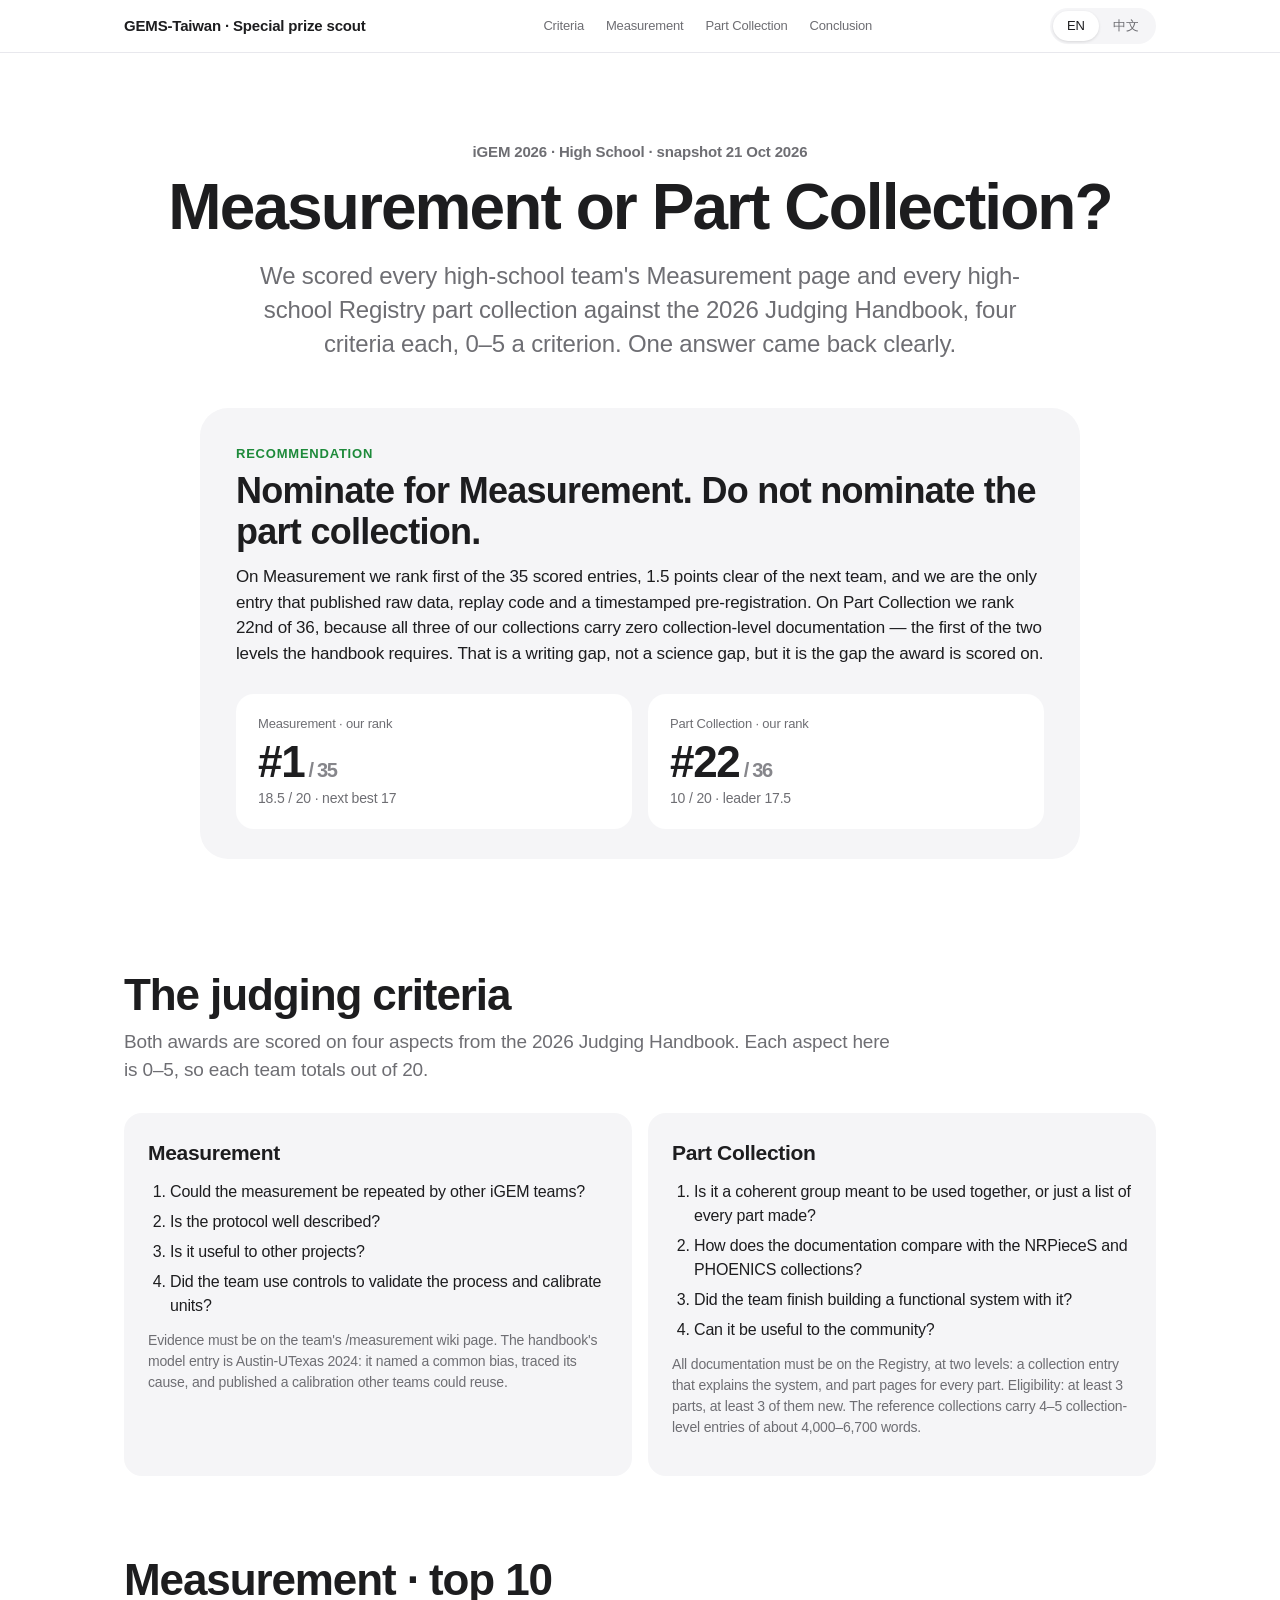
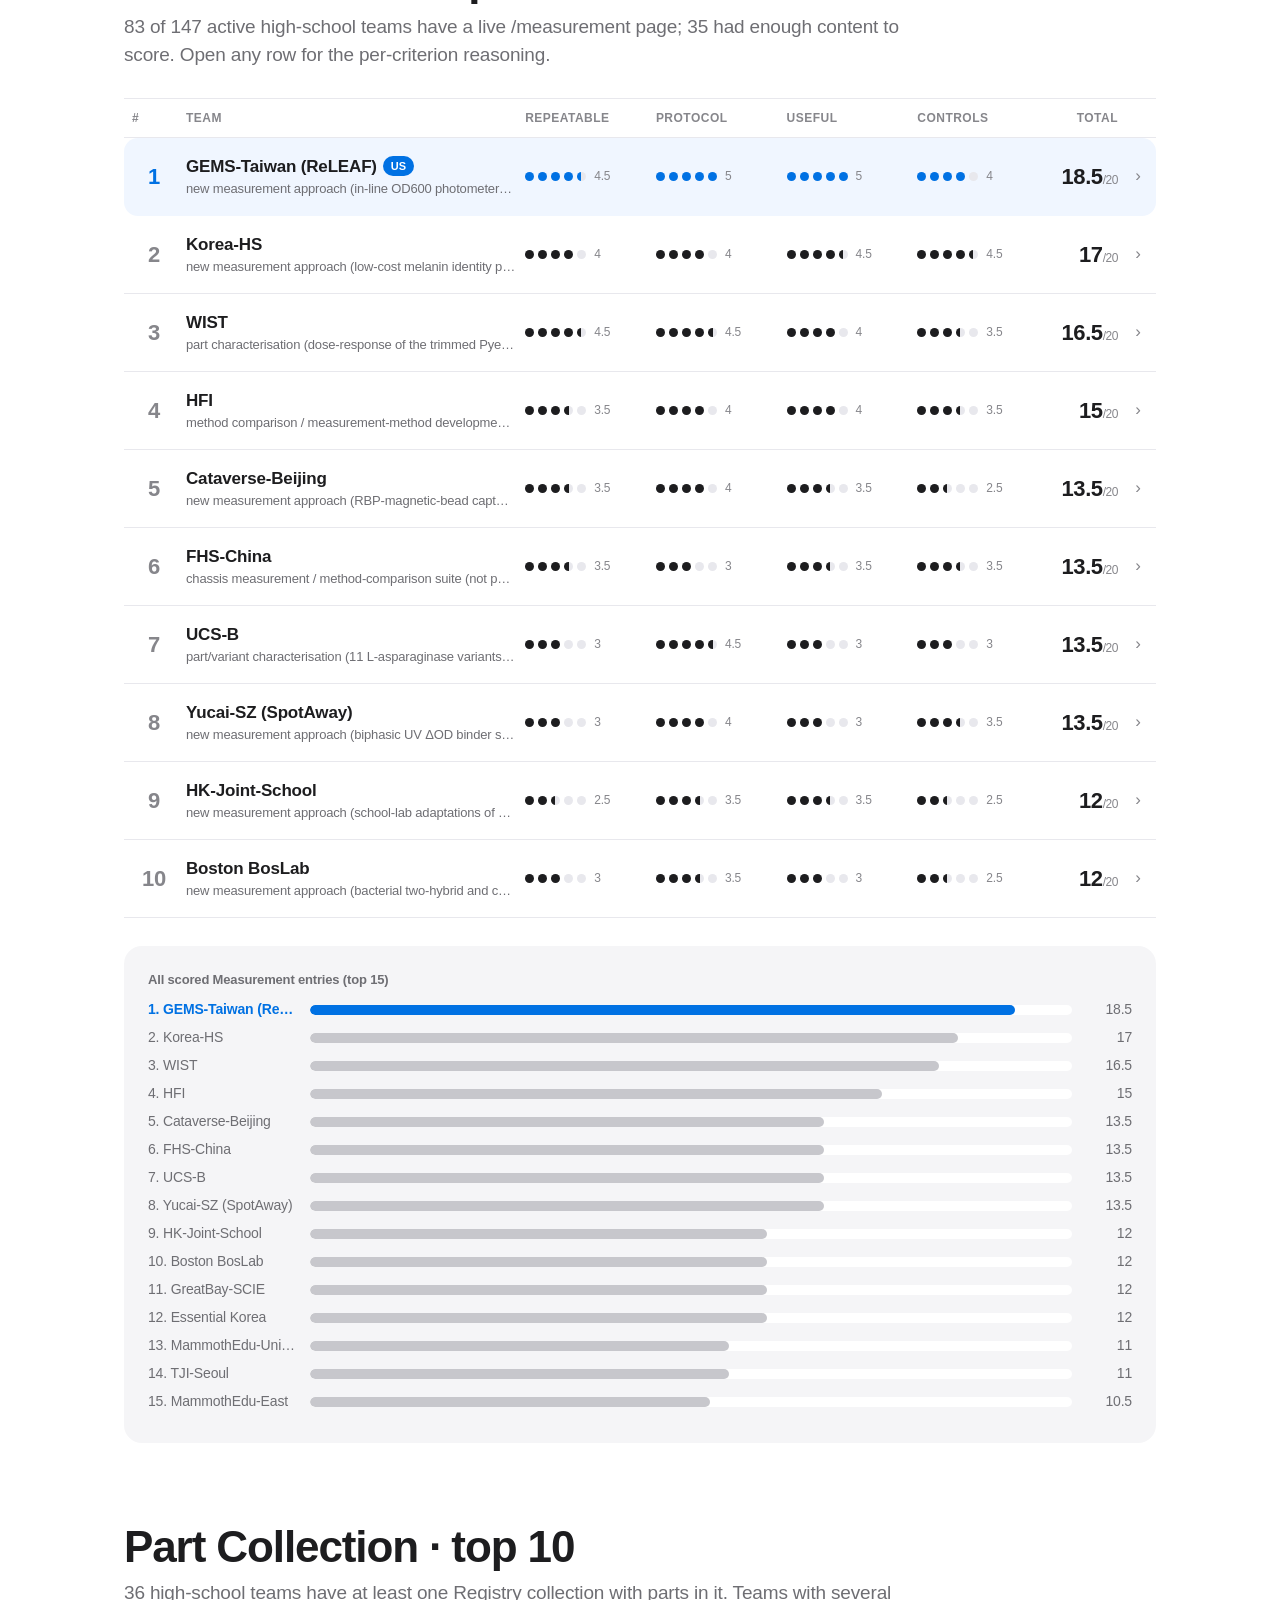
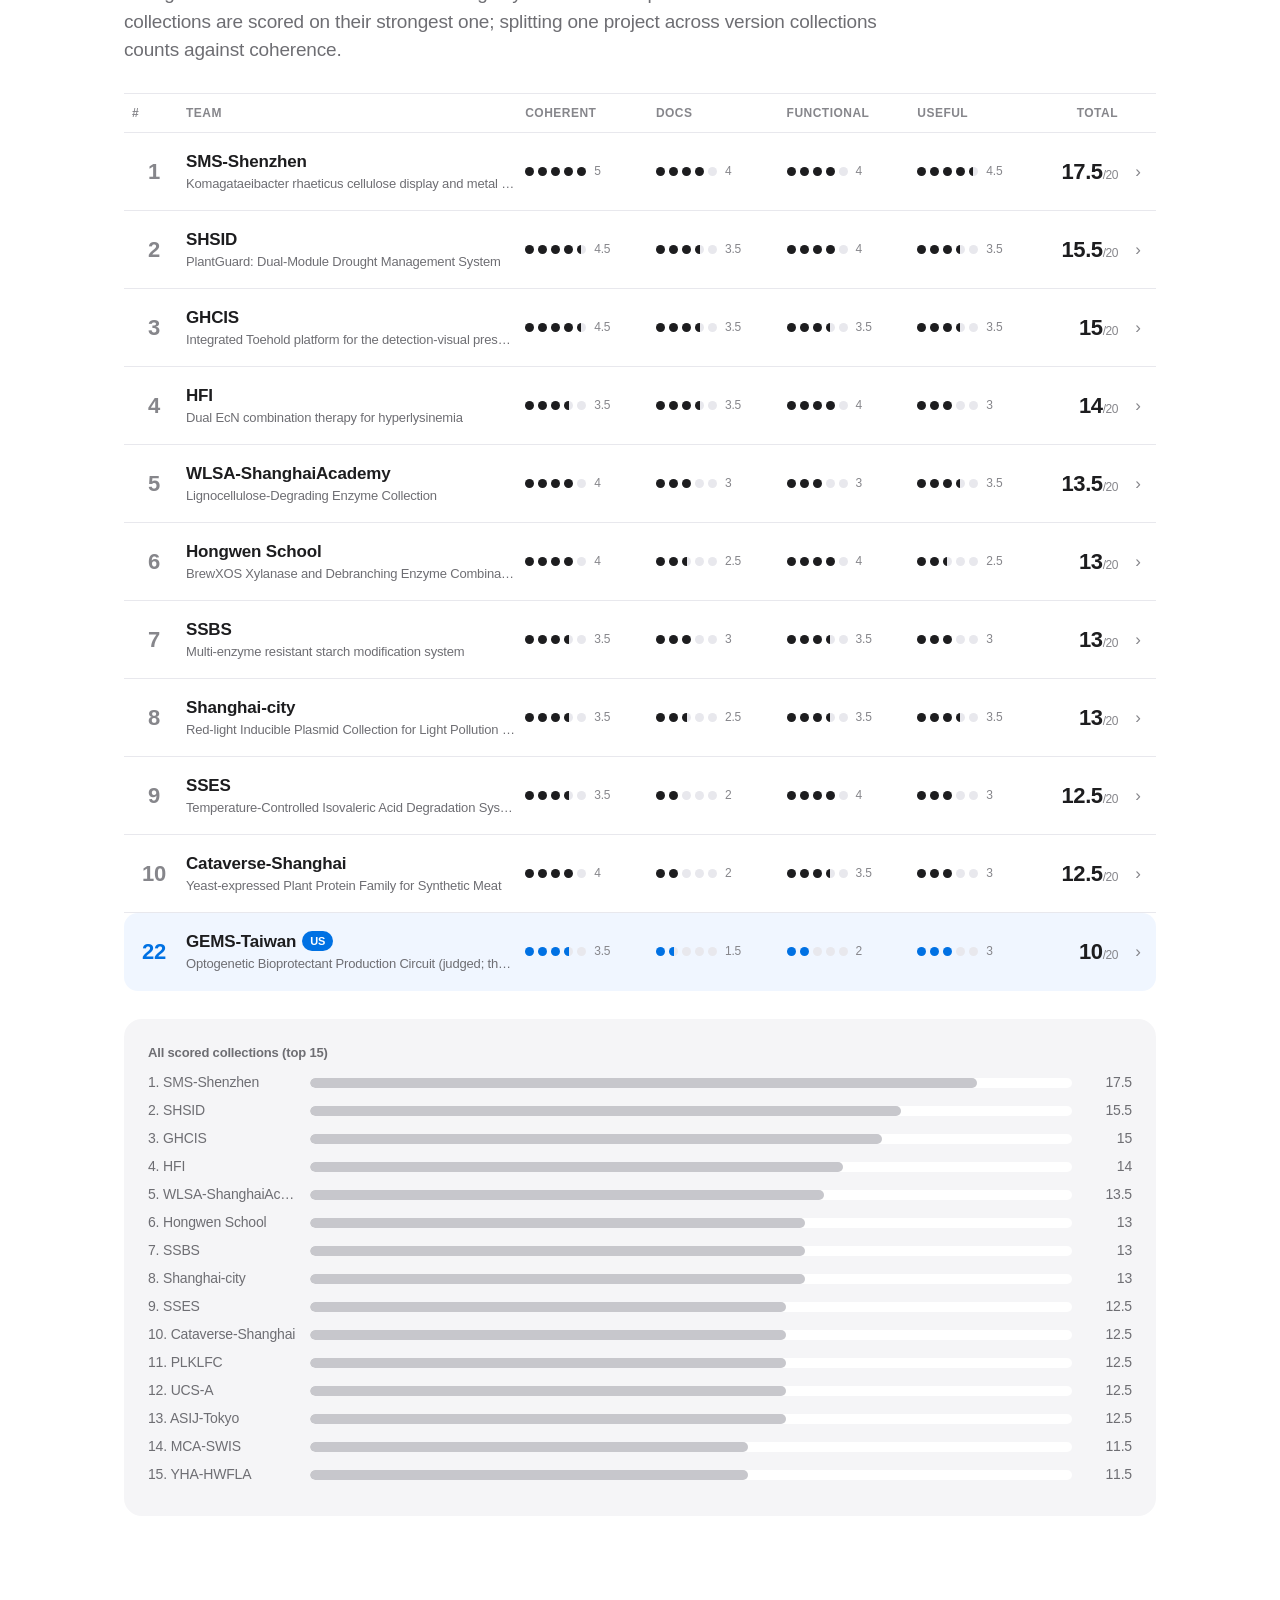
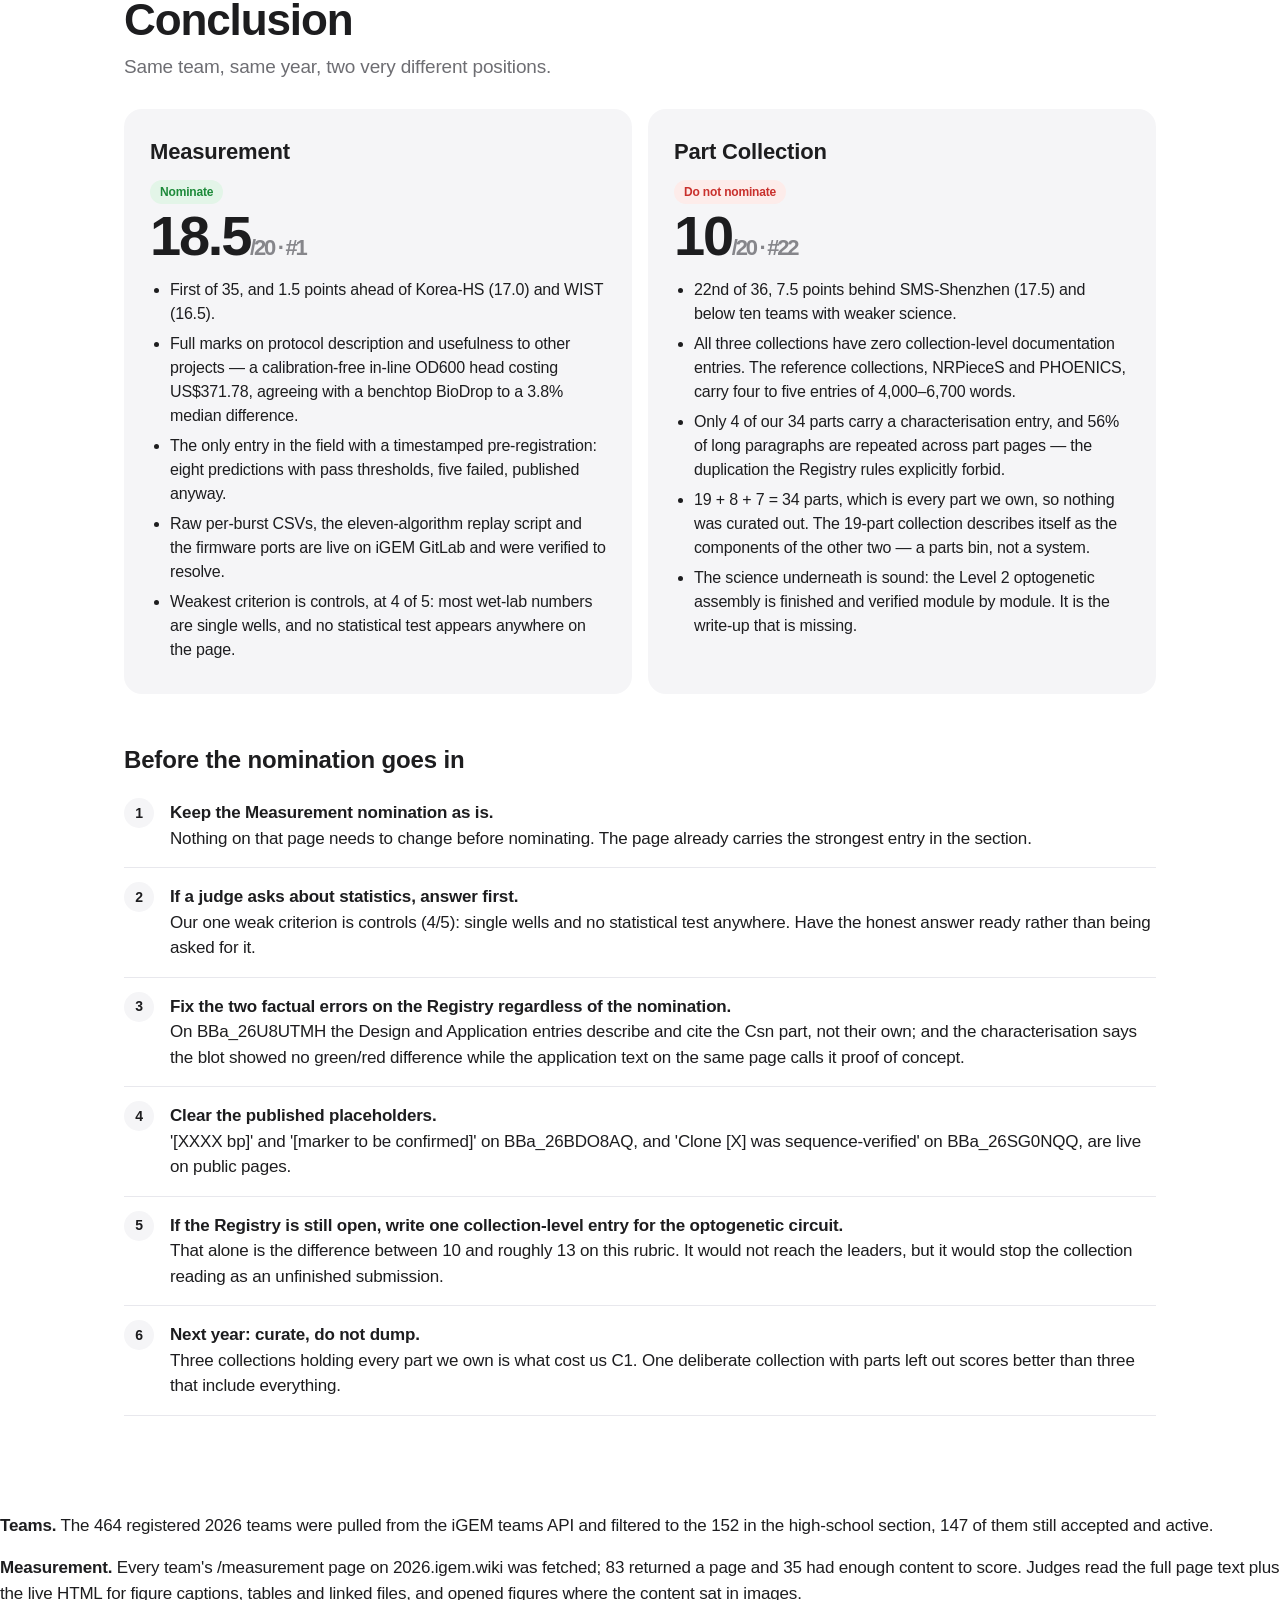
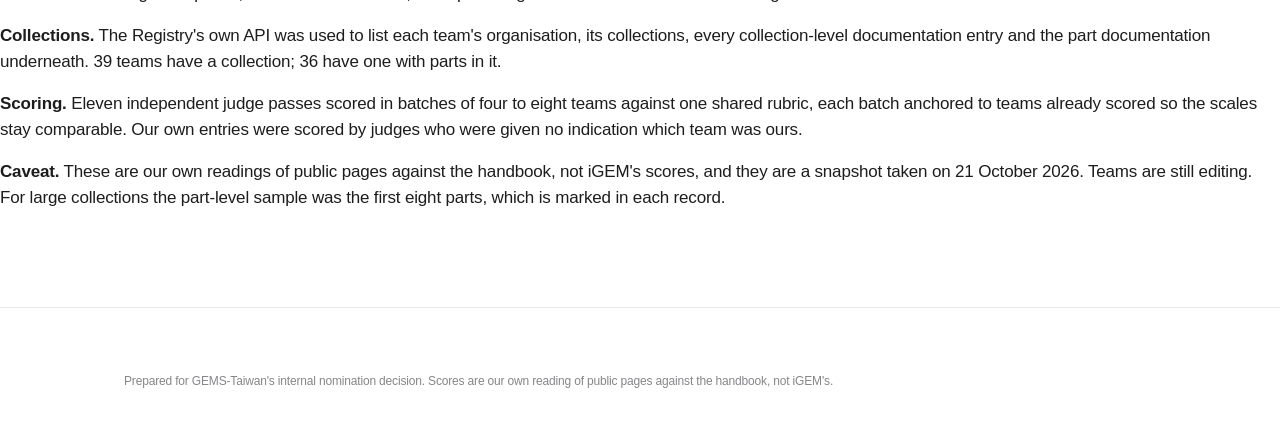
==== index.html @ 7f3a0024 "Special prize scout: Measurement vs Part Collection, all 2026 high-school teams scored Measurement: " ====
<!doctype html>
<html lang="en">
<head>
<meta charset="utf-8">
<meta name="viewport" content="width=device-width, initial-scale=1">
<meta name="color-scheme" content="light">
<title>Measurement or Collection</title>
<meta name="description" content="GEMS-Taiwan 2026: which iGEM high-school special prize to nominate for, scored against every high-school team's Measurement page and Registry collection.">
<style>
:root{
  --bg:#ffffff; --ink:#1d1d1f; --ink2:#6e6e73; --ink3:#86868b; --line:#e8e8ed; --card:#f5f5f7;
  --accent:#0071e3; --ours:#0071e3; --oursbg:#f0f6ff; --good:#1d8a3a; --warn:#b25000; --bad:#c9302c;
  --r:18px;
}
*{box-sizing:border-box}
html{-webkit-text-size-adjust:100%}
body{margin:0;background:var(--bg);color:var(--ink);
  font-family:-apple-system,BlinkMacSystemFont,"SF Pro Text","SF Pro Display","Helvetica Neue","PingFang TC","Noto Sans TC","Microsoft JhengHei",Arial,sans-serif;
  font-size:17px;line-height:1.5;letter-spacing:-.01em;-webkit-font-smoothing:antialiased}
a{color:var(--accent);text-decoration:none}
a:hover{text-decoration:underline}
.wrap{max-width:1080px;margin:0 auto;padding:0 24px}
nav{position:sticky;top:0;z-index:10;background:rgba(255,255,255,.82);backdrop-filter:saturate(180%) blur(20px);-webkit-backdrop-filter:saturate(180%) blur(20px);border-bottom:1px solid var(--line)}
nav .wrap{display:flex;align-items:center;justify-content:space-between;height:52px;gap:12px}
nav .brand{font-weight:600;font-size:15px;white-space:nowrap;overflow:hidden;text-overflow:ellipsis}
nav .links{display:flex;gap:22px;font-size:13px}
nav .links a{color:var(--ink2)}
.seg{display:inline-flex;background:var(--card);border-radius:999px;padding:3px;flex:none}
.seg button{border:0;background:transparent;font:inherit;font-size:13px;font-weight:500;color:var(--ink2);padding:5px 14px;border-radius:999px;cursor:pointer}
.seg button[aria-pressed=true]{background:#fff;color:var(--ink);box-shadow:0 1px 3px rgba(0,0,0,.12)}
header.hero{padding:88px 0 40px;text-align:center}
.kicker{font-size:15px;font-weight:600;color:var(--ink2);margin:0 0 10px}
h1{font-size:clamp(40px,6vw,64px);line-height:1.06;letter-spacing:-.03em;margin:0 0 18px;font-weight:700}
.lede{font-size:clamp(19px,2.2vw,24px);color:var(--ink2);max-width:760px;margin:0 auto;line-height:1.4}
.verdict{margin:48px auto 0;max-width:880px;background:var(--card);border-radius:28px;padding:36px 36px 30px;text-align:left}
.verdict .label{font-size:13px;font-weight:600;color:var(--good);text-transform:uppercase;letter-spacing:.06em}
.verdict h2{font-size:clamp(26px,3.4vw,36px);margin:6px 0 12px;letter-spacing:-.02em;line-height:1.15}
.verdict p{margin:0;color:var(--ink);font-size:17px}
.stats{display:grid;grid-template-columns:repeat(2,1fr);gap:16px;margin-top:28px}
.stat{background:#fff;border-radius:var(--r);padding:20px 22px}
.stat .t{font-size:13px;color:var(--ink2);font-weight:500}
.stat .n{font-size:44px;font-weight:700;letter-spacing:-.03em;line-height:1.1;margin-top:4px}
.stat .n small{font-size:20px;color:var(--ink3);font-weight:600}
.stat .s{font-size:14px;color:var(--ink2);margin-top:2px}
section{padding:72px 0 8px}
section h2.sec{font-size:clamp(30px,4vw,44px);letter-spacing:-.025em;margin:0 0 8px;line-height:1.1}
section .sub{color:var(--ink2);font-size:19px;margin:0 0 28px;max-width:780px}
.crit{display:grid;grid-template-columns:repeat(2,1fr);gap:16px}
.crit .card{background:var(--card);border-radius:var(--r);padding:24px}
.crit h3{margin:0 0 12px;font-size:21px;letter-spacing:-.015em}
.crit ol{margin:0;padding-left:22px}
.crit li{margin:6px 0;font-size:16px}
.crit .note{font-size:14px;color:var(--ink2);margin-top:12px}
.board{border-top:1px solid var(--line)}
.row{border-bottom:1px solid var(--line)}
.row summary{list-style:none;display:grid;grid-template-columns:44px minmax(0,1.5fr) repeat(4,minmax(64px,.55fr)) 70px 20px;align-items:center;gap:10px;padding:16px 8px;cursor:pointer}
.row summary::-webkit-details-marker{display:none}
.row.head{display:grid;grid-template-columns:44px minmax(0,1.5fr) repeat(4,minmax(64px,.55fr)) 70px 20px;gap:10px;padding:10px 8px;font-size:12px;color:var(--ink3);font-weight:600;text-transform:uppercase;letter-spacing:.04em}
.row.ours{background:var(--oursbg);border-radius:14px;border-bottom-color:transparent}
.rank{font-size:22px;font-weight:700;color:var(--ink3);text-align:center}
.ours .rank{color:var(--ours)}
.team{font-weight:600;font-size:17px;min-width:0}
.team .meta{display:block;font-weight:400;font-size:13px;color:var(--ink2);white-space:nowrap;overflow:hidden;text-overflow:ellipsis}
.pill{display:inline-block;font-size:11px;font-weight:700;color:#fff;background:var(--ours);border-radius:999px;padding:2px 8px;margin-left:6px;vertical-align:2px}
.dots{display:flex;gap:4px;align-items:center}
.dot{width:9px;height:9px;border-radius:50%;background:var(--line);position:relative;overflow:hidden}
.dot.f{background:var(--ink)}
.dot.h{background:linear-gradient(90deg,var(--ink) 50%,var(--line) 50%)}
.ours .dot.f{background:var(--ours)}
.ours .dot.h{background:linear-gradient(90deg,var(--ours) 50%,var(--line) 50%)}
.dots .v{font-size:12px;color:var(--ink3);margin-left:4px;font-variant-numeric:tabular-nums}
.total{font-size:22px;font-weight:700;text-align:right;font-variant-numeric:tabular-nums;letter-spacing:-.02em}
.total small{font-size:12px;color:var(--ink3);font-weight:500}
.chev{color:var(--ink3);transition:transform .2s;text-align:center}
details[open] .chev{transform:rotate(90deg)}
.body{padding:4px 8px 22px 62px;display:grid;grid-template-columns:1fr 1fr;gap:18px 32px;font-size:15px}
.body .full{grid-column:1/-1}
.body h4{margin:0 0 6px;font-size:13px;color:var(--ink2);text-transform:uppercase;letter-spacing:.05em}
.body ul{margin:0;padding-left:18px}
.body li{margin:4px 0}
.body .j{margin:0 0 6px}
.body .j b{color:var(--ink2);font-weight:600}
.oneline{font-size:16px;color:var(--ink)}
.chart{background:var(--card);border-radius:var(--r);padding:24px;margin-top:28px}
.bar{display:grid;grid-template-columns:150px 1fr 48px;gap:12px;align-items:center;margin:7px 0;font-size:14px}
.bar .nm{white-space:nowrap;overflow:hidden;text-overflow:ellipsis;color:var(--ink2)}
.bar .tr{height:10px;background:#fff;border-radius:6px;overflow:hidden}
.bar .fl{height:100%;background:#c7c7cc;border-radius:6px}
.bar.us .fl{background:var(--ours)}
.bar.us .nm{color:var(--ours);font-weight:600}
.bar .vv{text-align:right;font-variant-numeric:tabular-nums;color:var(--ink2)}
.compare{display:grid;grid-template-columns:1fr 1fr;gap:16px}
.compare .card{background:var(--card);border-radius:var(--r);padding:26px}
.compare h3{margin:0 0 4px;font-size:22px}
.compare .big{font-size:56px;font-weight:700;letter-spacing:-.04em;line-height:1}
.compare .big small{font-size:22px;color:var(--ink3)}
.compare ul{padding-left:20px;margin:14px 0 0}
.compare li{margin:6px 0;font-size:16px}
.tag{display:inline-block;font-size:12px;font-weight:600;border-radius:999px;padding:3px 10px;margin:8px 0 4px}
.tag.go{background:#e3f5e8;color:var(--good)}
.tag.no{background:#fdecea;color:var(--bad)}
.todo{counter-reset:t;list-style:none;padding:0;margin:0}
.todo li{counter-increment:t;position:relative;padding:16px 0 16px 46px;border-bottom:1px solid var(--line)}
.todo li::before{content:counter(t);position:absolute;left:0;top:14px;width:30px;height:30px;border-radius:50%;background:var(--card);font-weight:700;display:flex;align-items:center;justify-content:center;font-size:14px}
.todo b{display:block}
.method{font-size:15px;color:var(--ink2);columns:2;column-gap:40px}
.method p{margin:0 0 12px;break-inside:avoid}
footer{padding:64px 0 48px;color:var(--ink3);font-size:12px;border-top:1px solid var(--line);margin-top:72px}
[data-lang=zh] .en,[data-lang=en] .zh{display:none}
@media (max-width:820px){
  nav .links{display:none}
  .stats,.crit,.compare{grid-template-columns:1fr}
  .row summary,.row.head{grid-template-columns:30px minmax(0,1fr) 54px 16px}
  .row summary .dots,.row.head .c{display:none}
  .body{grid-template-columns:1fr;padding-left:8px}
  .method{columns:1}
  .bar{grid-template-columns:100px 1fr 40px}
  .verdict{padding:26px 20px}
  header.hero{padding:56px 0 24px}
  .wrap{padding:0 16px}
}
</style>
</head>
<body data-lang="en">
<nav><div class="wrap">
  <div class="brand"><span class="en">GEMS-Taiwan · Special prize scout</span><span class="zh">GEMS-Taiwan · 特別獎評估</span></div>
  <div class="links">
    <a href="#criteria"><span class="en">Criteria</span><span class="zh">評分標準</span></a>
    <a href="#measurement"><span class="en">Measurement</span><span class="zh">量測獎</span></a>
    <a href="#collection"><span class="en">Part Collection</span><span class="zh">零件集合獎</span></a>
    <a href="#verdict"><span class="en">Conclusion</span><span class="zh">結論</span></a>
  </div>
  <div class="seg" role="group" aria-label="Language">
    <button type="button" data-set="en" aria-pressed="true">EN</button>
    <button type="button" data-set="zh" aria-pressed="false">中文</button>
  </div>
</div></nav>

<header class="hero"><div class="wrap">
  <p class="kicker"><span class="en">iGEM 2026 · High School · snapshot <span id="snap"></span></span><span class="zh">iGEM 2026 · 高中組 · 資料擷取 <span id="snap2"></span></span></p>
  <h1><span class="en">Measurement or Part Collection?</span><span class="zh">量測獎，還是零件集合獎？</span></h1>
  <p class="lede"><span class="en" id="lede-en"></span><span class="zh" id="lede-zh"></span></p>
  <div class="verdict" id="top">
    <div class="label"><span class="en">Recommendation</span><span class="zh">建議</span></div>
    <h2><span class="en" id="rec-en"></span><span class="zh" id="rec-zh"></span></h2>
    <p><span class="en" id="recp-en"></span><span class="zh" id="recp-zh"></span></p>
    <div class="stats">
      <div class="stat"><div class="t"><span class="en">Measurement · our rank</span><span class="zh">量測獎 · 我們的排名</span></div><div class="n" id="st-m"></div><div class="s" id="st-ms"></div></div>
      <div class="stat"><div class="t"><span class="en">Part Collection · our rank</span><span class="zh">零件集合獎 · 我們的排名</span></div><div class="n" id="st-c"></div><div class="s" id="st-cs"></div></div>
    </div>
  </div>
</div></header>

<section id="criteria"><div class="wrap">
  <h2 class="sec"><span class="en">The judging criteria</span><span class="zh">評審標準</span></h2>
  <p class="sub"><span class="en">Both awards are scored on four aspects from the 2026 Judging Handbook. Each aspect here is 0–5, so each team totals out of 20.</span><span class="zh">兩個獎項都依 2026 評審手冊的四個面向評分。每個面向 0–5 分，總分 20 分。</span></p>
  <div class="crit">
    <div class="card">
      <h3><span class="en">Measurement</span><span class="zh">量測獎 Measurement</span></h3>
      <ol>
        <li><span class="en">Could the measurement be repeated by other iGEM teams?</span><span class="zh">其他 iGEM 隊伍能否重複這項量測？</span></li>
        <li><span class="en">Is the protocol well described?</span><span class="zh">實驗流程是否描述完整？</span></li>
        <li><span class="en">Is it useful to other projects?</span><span class="zh">對其他專題是否有用？</span></li>
        <li><span class="en">Did the team use controls to validate the process and calibrate units?</span><span class="zh">是否以對照組驗證量測流程並校正單位？</span></li>
      </ol>
      <p class="note"><span class="en">Evidence must be on the team's /measurement wiki page. The handbook's model entry is Austin-UTexas 2024: it named a common bias, traced its cause, and published a calibration other teams could reuse.</span><span class="zh">證據必須放在隊伍的 /measurement 頁面。手冊的範例是 Austin-UTexas 2024：指出常見偏差、追溯成因，並公開可供他隊沿用的校正流程。</span></p>
    </div>
    <div class="card">
      <h3><span class="en">Part Collection</span><span class="zh">零件集合獎 Part Collection</span></h3>
      <ol>
        <li><span class="en">Is it a coherent group meant to be used together, or just a list of every part made?</span><span class="zh">是設計成一起使用的完整系統，還是把做過的零件全部列出？</span></li>
        <li><span class="en">How does the documentation compare with the NRPieceS and PHOENICS collections?</span><span class="zh">文件品質與 NRPieceS、PHOENICS 兩個範例集合相比如何？</span></li>
        <li><span class="en">Did the team finish building a functional system with it?</span><span class="zh">隊伍是否用這個集合完成了可運作的系統？</span></li>
        <li><span class="en">Can it be useful to the community?</span><span class="zh">對社群是否有用？</span></li>
      </ol>
      <p class="note"><span class="en">All documentation must be on the Registry, at two levels: a collection entry that explains the system, and part pages for every part. Eligibility: at least 3 parts, at least 3 of them new. The reference collections carry 4–5 collection-level entries of about 4,000–6,700 words.</span><span class="zh">所有文件都必須放在 Registry，分兩層：說明整個系統的集合頁，以及每個零件各自的頁面。資格：至少 3 個零件，其中至少 3 個為新零件。兩個範例集合各有 4–5 篇集合層級文件，約 4,000–6,700 字。</span></p>
    </div>
  </div>
</div></section>

<section id="measurement"><div class="wrap">
  <h2 class="sec"><span class="en">Measurement · top 10</span><span class="zh">量測獎 · 前十名</span></h2>
  <p class="sub"><span class="en" id="msub-en"></span><span class="zh" id="msub-zh"></span></p>
  <div class="board" id="mboard"></div>
  <div class="chart" id="mchart"></div>
</div></section>

<section id="collection"><div class="wrap">
  <h2 class="sec"><span class="en">Part Collection · top 10</span><span class="zh">零件集合獎 · 前十名</span></h2>
  <p class="sub"><span class="en" id="csub-en"></span><span class="zh" id="csub-zh"></span></p>
  <div class="board" id="cboard"></div>
  <div class="chart" id="cchart"></div>
</div></section>

<section id="verdict"><div class="wrap">
  <h2 class="sec"><span class="en">Conclusion</span><span class="zh">結論</span></h2>
  <p class="sub"><span class="en" id="vsub-en"></span><span class="zh" id="vsub-zh"></span></p>
  <div class="compare" id="compare"></div>
  <h3 style="font-size:24px;margin:48px 0 6px"><span class="en">Before the nomination goes in</span><span class="zh">提名前要處理的事</span></h3>
  <ol class="todo" id="todo"></ol>
</div></section>

<section id="method"><div class="wrap">
  <h2 class="sec" style="font-size:28px"><span class="en">How this was scored</span><span class="zh">評分方法</span></h2>
  <div class="method" id="method"></div>
</div></section>

<footer><div class="wrap">
  <span class="en">Prepared for GEMS-Taiwan's internal nomination decision. Scores are our own reading of public pages against the handbook, not iGEM's.</span>
  <span class="zh">供 GEMS-Taiwan 內部決定提名使用。分數是我們依評審手冊閱讀公開頁面後的判斷，並非 iGEM 官方評分。</span>
</div></footer>

<script>
const D={"meas": [{"team": "GEMS-Taiwan (ReLEAF)", "slug": "gems-taiwan", "url": "https://2026.igem.wiki/gems-taiwan/measurement", "type": "new measurement approach (in-line OD600 photometer + signal-processing calibration), plus a large supporting characterisation set (plant assays, Western/ELISA/DNPH/Berthelot, electroporation)", "c1": 4.5, "c2": 5.0, "c3": 5.0, "c4": 4.0, "total": 18.5, "j1": "The OD600 family is fully redoable from the page plus its one external link: itemised US$371.78 bill of materials, wiring and acquisition loop, a 41-step withdraw-one/add-one silica ladder whose concentration axis is defined by pipetted volumes, and raw per-burst CSVs, the eleven-algorithm replay script, line-for-line firmware estimator ports and a timestamped pre-registration published at gitlab.igem.org/2026/software/gems-taiwan/digital-twin (verified: data/20261010/*.csv, analysis/replay_algorithms.py, PREREGISTRATION.md all present). Marked down because the wet-lab families give tables but no downloadable raw data, several parameters are explicitly unrecorded (seed sterilant and contact time, growth-chamber light and photoperiod, trehalose stock concentration), and key figures for the reactor run, blots and plant weights sit on Results/Plants/Digital Twin rather than here.", "j2": "Every one of the five families carries numbered steps with volumes, times, temperatures and masses (e.g. electroporation at 2.1/2.3/2.5 kV, 300 or 250 Ohm, 25 uF, 0.2 cm cuvette, 3 h recovery; DNPH 0.2% w/v in 2 N HCl, 122 uL reaction at 41 mM ACC, 30 C overnight, read at 540 nm; Berthelot reagent recipes to 0.01 g), materials tables naming manufacturers and catalogue numbers, setup photographs, and explicit 'what went wrong and what we changed' tables (eleven agar failure modes, four failed hydroponic boxes).", "j3": "Several pieces transfer regardless of project: a calibration-free in-line OD600 head agreeing with a benchtop BioDrop to a 3.8% median paired difference (R2 = 0.9999 against the mass standard), the silica-ladder method for calibrating any photometer against a particle that does not grow, two gate rules that cut the worst bubble error from 2.44 to 0.016 OD, a method for matching cheap LEDs by measured output before trusting a light plate, a twenty-fold scale-down of the Penrose and Glick DNPH assay onto a 96-well plate, a measured correction for ACC's own chromogenicity in the Berthelot reaction, and the chlorophyll per-gram artefact warning (stressed group appeared to hold 3x more chlorophyll per gram while total chlorophyll had fallen 91%).", "j4": "Calibration is genuinely strong where it exists: DNPH standard curve on the same plate as the samples, slope 0.246 AU/mM, R2 = 0.9995 over 0 to 2.049 mM with the flattened upper levels named and excluded (the team even flags that fitting all eight gives a flattering R2 = 0.950); ELISA carries blank, NSB (0.005) and B0 (corrected 1.109) wells, a six-point duplicate standard curve, and the team refits the instrument's wrong regression and marks every ACCD well as extrapolated below 20% B/B0; plant runs carry seven named controls including empty-vector WB800 carrier and PLP-only. Against that, most of the biology is n = 1 single wells (the whole strain screen, the ELISA time course, every electroporation count, the single membrane-breach plate), no significance testing is run anywhere, OD is calibrated to 1 um bead equivalents and not to cell mass (stated), and the project's two reactor activity figures disagree fourteenfold (0.52 vs 7.25 mU/mL).", "due_diligence": "strong", "strengths": ["Pre-registered eight numbered predictions with pass thresholds before the silica run, reported that five of eight failed including H6, the premise the shipped estimator had been chosen on, and still published all eleven algorithms", "Raw per-burst CSVs, the replay script, the line-for-line firmware ports and the pre-registration are actually on iGEM GitLab and resolve (data/20261010, analysis/replay_algorithms.py, PREREGISTRATION.md)", "Diagnosed a real instrument bias from their own 434-hour log (91.5% of reference readings on exact integer counts; MAD fence collapsing to zero width) and turned it into two gate rules with a measured payoff, then ran the out-of-sample test", "Failures are reported rather than buried: the 14 August pressure series that does not repeat, heat stress that flattened treated and control plants alike, TB carrier toxic at every dilution tested down to 1/16"], "weaknesses": ["Most wet-lab numbers are single wells or single plates with no replicates and no statistics anywhere on the page; the DNPH strain screen, ELISA time course and electroporation counts are each one reading", "The LPA Western bands run at 63 to 75 kDa while the secreted ACCD construct runs at about 37 kDa, so the optogenetic expression claim is unsettled by the team's own gel, and the light dial does not order by intensity", "Transmembrane pressure, the quantity the membrane section is built around, is never computed: the tables report (P_feed - P_retentate)/2 and the permeate channel is absent", "Page length and the practice of sending key figures to Results, Plants and Digital Twin make the evidence hard to audit in one place, and three references are author-and-year stubs"], "red_flags": ["Band-size contradiction in the optogenetics blot is acknowledged but left unresolved while the LPA section still frames light as the production dial", "A single unreplicated shell-side plate is the only evidence behind the membrane containment claim, with incubation time and temperature unrecorded"], "one_line": "The strongest Measurement entry of the four by a wide margin: a cheap in-line OD600 head validated against a volume-defined silica ladder, a pre-registered eleven-algorithm replay that overturned the team's own favoured estimator, and published raw data and code, let down only by single-well biology and the absence of any statistics.", "one_line_zh": "四隊中明顯最強的一份：自製低成本在線 OD600 光度計以體積定義的二氧化矽標準梯校正、預先登錄的十一種演算法重放推翻了自己原本偏好的估計器，且原始資料與程式碼皆已公開；可惜濕式實驗多為單孔單盤、全頁未做任何統計檢定。", "rank": 1, "ours": true}, {"team": "Korea-HS", "slug": "korea-hs", "url": "https://2026.igem.wiki/korea-hs/measurement", "type": "new measurement approach (low-cost melanin identity package + bare-substrate-controlled flame/char test), with supporting part characterisation", "c1": 4.0, "c2": 4.0, "c3": 4.5, "c4": 4.5, "total": 17.0, "j1": "Every quantitative value is on the page as a per-replicate HTML table (Table 4 logs each tube's OD600, pH, dry mass, A400, slope and R-squared; Table 7 gives all three specimens per formulation), with instrument settings named (SU5000, 15.0 kV, x150, 9.2 mm WD) and SciPy/statsmodels cited; it falls short of 5 only because four flame-test parameters (exposure duration, burner distance, flame temperature, oak moisture) were admittedly not recorded and no data sheets or code are downloadable.", "j2": "Protocols are written as executable steps with concentrations, volumes, wavelengths and scan intervals (acidify to pH 2 with 6 M HCl, redissolve in 1 M NaOH, scan 250-700 nm at 5 nm, fit log10 A over a pre-specified 400-650 nm window), and each is paired with a purpose-built workflow figure; no setup photographs, no troubleshooting section and no downloadable SOP keep it off 5.", "j3": "Section 7 packages four things explicitly for other teams: the balance-plus-spectrophotometer melanin identity assay, carrying the standard through the whole procedure rather than measuring it separately, the bare-substrate exposure control for any coating experiment, and running three standard curves instead of one (which is how they caught that two of theirs carried no signal).", "j4": "A commercial melanin standard was precipitated, washed, dried and scanned alongside the samples (2.5% CV on dry mass) so the control validates the procedure and not just the sample; same-day empty-vector, solvent-only, ingredient-only, bare-oak and marketed flame-retardant controls, CV reported for all fifteen measurements, Hedges' g and 95% CIs beside Holm-corrected p values, and a permutation check beside the Welch test. Held off 5 by n=3 everywhere, a pigment index whose replicates may be technical, and Bradford values extrapolated beyond the standard range.", "due_diligence": "strong", "strengths": ["The bare-oak char control was added late and shrank their own headline claim from 184 um to 77 um; they report the weakened number and say why, which is the single most convincing thing on any of the four pages.", "A melanin standard carried through the entire precipitation-wash-dry-scan procedure in triplicate, turning the standard from a calibrant of the material into a validator of the method.", "They chose W9 over W10 on the standard deviation rather than the mean, and show the arithmetic (removing W10's 0.27% specimen reverses its ranking against both W9 and the commercial product)."], "weaknesses": ["Four flame-exposure parameters were never recorded, so the absolute severity of the test cannot be reproduced elsewhere; the coating mass deposited per specimen was never weighed either.", "No downloadable spreadsheets, raw spectra or analysis code; everything is a page table, so a reader must retype the data.", "n=3 at best, and the coating conclusion does not survive Holm correction (lowest adjusted p = 0.195, and the commercial product also loses significance); the pigment identity rests on solubility and spectral shape, not a chemical identification.", "All seven figures are explanatory graphics; no gel, Western, SEM micrograph or photograph of the apparatus appears on the page."], "red_flags": [], "one_line": "The most rigorous of the four by a wide margin: calibrated units where calibration was possible, a standard carried through the procedure, a bare-substrate control that cost them their own best number, and limits stated plainly rather than papered over.", "one_line_zh": "四隊中嚴謹度明顯最高：能校正的量就給校正單位，標準品全程隨樣品一起處理，裸木對照甚至讓他們自己的最佳數據縮水，且把限制明白寫出而非掩蓋。", "rank": 2, "ours": false}, {"team": "WIST", "slug": "wist", "url": "https://2026.igem.wiki/wist/measurement", "type": "part characterisation (dose-response of the trimmed PyeaR nitrate promoter BBa_26TCX3UM) with a transferable method change: a school-safe Miller assay on an absorbance-only spectrophotometer", "c1": 4.5, "c2": 4.5, "c3": 4.0, "c4": 3.5, "total": 16.5, "j1": "Everything behind the two figures is downloadable and resolves: the tube-level CSV of all 31 tubes with each tube's own OD600, A420, A550, t and V and an 'assayed' flag (verified, 3.5 kB, nothing pre-averaged), the plotting and statistics script that regenerates both figures with a recorded seed and refuses to run unless it loads exactly 21 assayed tubes, and the dated run-day protocol card. The ceiling is coverage rather than documentation: 21 of 27 ladder tubes assayed, one session, six of nine rungs at n = 2, and no repeat run.", "j2": "The linked P2 Nitrate Ladder v2 card is a real SOP: Z-buffer by mass, ONPG concentration and volume, 100 uL culture into 900 uL working buffer, 30 C, a single stop moment and a 90 minute cap, the Miller formula with its t and V, a dilution table with achieved concentrations within 1.6% of nominal, an explicit two-stock mix-up trap, a rationale for each of the two background controls, and a recording sheet for the anaerobiosis trail. The measurement page itself is summary-level and has only five figures, two of them labelled as setup rather than data.", "j3": "Two things transfer cleanly: swapping chloroform for about 0.1% Triton X-100 and 50 mM beta-mercaptoethanol for 1 mM DTT, which removes an IARC 2B agent and an H310 reagent and makes the classic Miller assay runnable by secondary-school students without a fume hood; and the decision to put the quantitative channel on an absorbance readout because a fluorescent protein cannot mature anaerobically and the lab has no plate reader. The pre-registered acceptance gate and the publication of the arm that failed it are a reusable discipline. It is a safer variant of a 1972 standard rather than a new capability, so it is below Austin level.", "j4": "Controls are unusually well chosen: a no-plasmid host and a reporter-less logic plasmid carrying the same PyeaR part both read about zero Miller units at 0 and 16 mM, anoxia is a hard gate that voided three earlier nitrate days, the LOD is derived as the pooled blank plus three SD (41.2 +/- 4.8 MU, threshold 55.5 MU), and the midpoint is quoted as a bracket with a 4000-fit bootstrap (median 2.25 mM, 95% interval 1.60 to 27.27 mM) rather than a false EC50. But the unit is explicitly arbitrary: there is no beta-galactosidase standard, the modified reagents have never been run side by side with the classic ones so no conversion factor exists, the constitutive-lacZ capacity control is designed and unrun, and the six-blank assay noise floor specified in the run card has never been run across four runs.", "due_diligence": "strong", "strengths": ["Pre-registered the acceptance rule (>=3x ON/OFF with a monotonic transfer function) on 2026-08-02, fifteen days before the 2026-08-17 ladder, benchmarked the 3x floor against the 5.3 to 8.1x range Zuniga et al. 2021 measured in DH5alpha, applied the same gate to both arms and published the lactate arm as a failure", "Caught a confound before running: nitrate is both inducer and anaerobic electron acceptor, so the original ladder would have been a growth curve in disguise; the redesign (aerobic pre-grow, inducer-first, fixed 4 h shift, 2x2 pilot gate) is documented, and the proposed fumarate fix was withdrawn with a cited reason (Iuchi and Lin, PNAS 1987)", "Raw tube-level CSV, a seeded regeneration script and the dated protocol cards are all downloadable and work; the script asserts the tube count so the figures cannot drift from the data"], "weaknesses": ["One session, 21 of 27 tubes, six rungs at n = 2, and the two replicates that reach the plateau disagree by about twofold, which is why the bootstrap cannot bound the midpoint from above", "Miller units here are not Miller units: the Triton/DTT substitution was never run against the classic reagents, so absolute values are uncalibrated and uncomparable outside this page", "The assay noise floor (six reagent blanks) and the constitutive-lacZ capacity control are both specified and both unrun, so there is a biological baseline but no instrument baseline", "Four of the five method entries in the second half (gas vesicle opacity, heat collapse, ultrasound, phase contrast) produced no dataset, so the page's measured content is one promoter in one session"], "red_flags": [], "one_line": "A small but genuinely rigorous entry: one promoter characterised against a gate fixed in writing before the data existed, with the raw tubes, the seeded script and the protocol card all downloadable, and a school-safe Miller variant worth copying, held back by a single session of n = 2 rungs and an admittedly arbitrary unit.", "one_line_zh": "規模小但紮實：以資料產生前就書面訂定的門檻檢定單一啟動子，原始試管數據、固定亂數種子的繪圖程式與實驗卡皆可下載，並提出值得他隊採用的中學安全版 Miller assay；缺點是僅一次實驗、多數劑量只有 n=2，且單位自承為任意單位。", "rank": 3, "ours": false}, {"team": "HFI", "slug": "hfi", "url": "https://2026.igem.wiki/hfi/measurement", "type": "method comparison / measurement-method development (lysine quantification, bacterial co-aggregation, kill-switch lysis); not part characterisation", "c1": 3.5, "c2": 4.0, "c3": 4.0, "c4": 3.5, "total": 15.0, "j1": "Every assay links to a numbered protocol on /experiments (3.1-3.7) with volumes, times, temperatures, kit reconstitution steps, an instrument table with models (Agilent 1260, Leica DMi8, Kainuo K6700FLA) and a reagent table with catalogue numbers; the HPLC gradient and MS mode are fully specified, and Figure 2A shows the raw EIC/MS screenshot. What is missing is raw data: no sheets, no ImageJ macro or threshold/rolling-ball values, no scale calibration for the micrographs, and the arabinose induction concentration never appears.", "j2": "Protocols are genuine SOPs (e.g. 3.4 gives the 10/10/20 uL reaction table, 5 min boiling bath, 10 s cooling, 170 uL 60% ethanol, 5000 g 5 min, read within 30 min) and each one states purpose, materials, equipment and numbered steps; only troubleshooting sections and downloadable SOP files are absent, though method failures are narrated in the Results.", "j3": "The transferable content is real and deliberately framed for reuse: a three-way comparison of kill-switch readouts (OD600 vs CFU vs supernatant GFP-release RFU) with a selection table, and a documented demonstration that ninhydrin/kit colorimetry is unusable in whole-cell catalysis with FDAA-HPLC-MS as the arbiter. Any team with a lysis circuit or an amino-acid readout can adopt both tables. Held below 5 because nothing is calibrated to a shared standard, so numbers are not comparable across labs.", "j4": "Blank, uninduced and genetic controls throughout (blank medium ruling out abiotic lysine loss, wild-type EcN vs EcN dldcC, non-induced vs arabinose), two standard curves (R2 = 0.9954 ninhydrin, 0.9985 HPLC-MS), results in absolute units (mg/mL lysine, CFU/mL) with error bars and p-values. Weakened by: lysine consumption never normalised to biomass, no positive control for aggregation, the ImageJ quantification is one field per condition with no replicates or statistics, and the page's claim of a 13C6-lysine internal standard with negative-ion SIM is contradicted by its own protocol, Table 2 and the instrument screenshot (ES-API positive, external standard).", "due_diligence": "strong - each method is introduced with literature on its known limits (Lee & Takahashi 1966, Stauss 2024 on ninhydrin specificity, Ayon 2019 on Marfey's reagent), the failed method is kept on the page and the three kill-switch readouts are benchmarked against one another; no engagement with iGEM-wide calibration practice (no InterLab/fluorescein or microsphere calibrant) keeps it short of exemplary.", "strengths": ["Measurement is treated as the object of study: a failed assay (ninhydrin) is kept, diagnosed and replaced by HPLC-MS, with a side-by-side comparison table", "Protocols on /experiments are true SOPs with instrument models and reagent catalogue numbers, and lysine and viability are reported in absolute units (mg/mL, CFU/mL) with standard curves and statistics", "Three orthogonal kill-switch readouts compared on the same strains, with a table telling another team which one to pick for screening, kinetics or confirmation"], "weaknesses": ["Internal contradiction about the quantification chemistry: the Principal section claims a 13C6-lysine internal standard and [M-H]- SIM, while the protocol, Table 2 and the raw spectrum show positive-ion ESI with external-standard calibration", "The co-aggregation quantification is n = 1 field per ratio with no error bars, no stats and no scale bar, yet is said to match simulation predictions although counts fall from 16 (1:1) to 14 (1:2) and mean core area is flat between 2:1 and 1:1 (15.04 vs 15.24 um2)", "The kill switch is declared effective although Figure 6 shows induced cultures still at ~1-1.5e8 CFU/mL, a reduction of roughly half a log, far below any containment standard; the text never states the magnitude", "No raw data, sheets or image-analysis parameters are downloadable, and Figure 2C/D carry a copy-pasted title (\"Growth curve of EcN and EcN dldcC\") over lysine-concentration axes"], "red_flags": ["Measurement-page method description contradicts the team's own protocol and raw instrument output (internal vs external standard, positive vs negative ion mode)", "Kill-switch efficacy over-interpreted relative to the ~0.5 log CFU reduction actually plotted", "Mislabelled panel titles on Figure 2C/D"], "one_line": "The most method-literate page of the four: failed assays are diagnosed rather than hidden, protocols are real SOPs and results are in absolute units, but the microscopy arm is a single field and the page's own description of the HPLC-MS quantification contradicts its raw data.", "one_line_zh": "四者中最具方法學意識的一頁：失敗的檢測被診斷而非隱藏，實驗流程是真正可照做的 SOP，數據也以絕對單位呈現；但顯微鏡那一段每組只有一個視野，且頁面對 HPLC-MS 定量方式的描述與自家原始數據互相矛盾。", "rank": 4, "ours": false}, {"team": "Cataverse-Beijing", "slug": "cataverse-beijing", "url": "https://2026.igem.wiki/cataverse-beijing/measurement", "type": "new measurement approach (RBP-magnetic-bead capture + Ce-UiO-66 nanozyme colorimetry read out as a smartphone (R+G)/B ratio)", "c1": 3.5, "c2": 4.0, "c3": 3.5, "c4": 2.5, "total": 13.5, "j1": "The preparation and assay protocols carry real numbers (6 mg beads coupled with 360 ug RBP at 1 mg:60 ug, 60 uL each of 50 mg/mL EDC and Sulfo-NHS, 15 min activation, 90 min coupling, 2.9 g ceric ammonium nitrate in 10 mL, 100 C oil bath 15 min, 30 uL beads + 5 uL Ce-UiO-66@RBP, 37 C 20 min, 200 uL 5 mM pNPP, 10 min) and the readout tool and formulas are named, so another team could rebuild it; but no raw RGB values, no photographs of the colorimetric tubes, no bead or RBP source details and no account of how the bacterial stock titre was established.", "j2": "Best-formatted protocols of the four: separate Materials and numbered Procedures for bead coupling, MOF synthesis, TEM, sensitivity, specificity and spiked-milk testing, with concentrations, buffers, temperatures and times throughout. No troubleshooting, no setup photographs of the measurement step and no downloadable SOP.", "j3": "The (R+G)/B smartphone colorimetric quantification and the cheap Ce-UiO-66 nanozyme amplifier are usable by any team with a colour-generating assay, and the cost comparison against a noble-metal nanoflower system is the kind of argument other teams can act on; it stops short of Austin-level because the pipeline is only ever demonstrated with their own RBP probes and never calibrated against an instrument or a reference method.", "j4": "There are standard curves (R2 = 0.9481, 0.9746), a PBS blank, a non-target (E. coli) control, an unspiked-milk control, claimed triplicates and LOD/RSD arithmetic - but the units are an arbitrary colour ratio, nothing is back-calculated to CFU/mL and verified, the bacterial concentrations themselves are never confirmed by plate count or OD calibration, no recovery percentage is computed for the spiked milk, the standard-curve points in Figure 6 carry no error bars, and the LOD derivation is dimensionally wrong (3 x SD_blank / slope on a log10-CFU axis cannot yield 12.7 or 10.4 CFU/mL, and both are below the lowest concentration tested).", "due_diligence": "some - traditional detection methods are criticised with three citations, LOD/RSD definitions are referenced (Armbruster 2008; Jarvis 2007), and the system is explicitly benchmarked against the SubCat-Greatbay 2025 four-in-one nanoflower on cost and dynamic range; the benchmark is a vendor price table and a quoted range rather than any head-to-head measurement in their own hands.", "strengths": ["A genuinely new, low-cost readout: Ce-UiO-66 nanozyme amplification with a phone-extracted (R+G)/B ratio, costed against a noble-metal prior art", "Protocols are complete enough to reproduce the probes: coupling ratios, buffers, EDC/Sulfo-NHS amounts, oil-bath synthesis, TEM sample preparation", "Coupling conditions were optimised empirically (A650 across 4/25/37/50 C x 15-60 min) rather than assumed, and the optimum is carried into every later assay"], "weaknesses": ["Quantification never reaches calibrated units: no plate-count verification of the spiked titres, no CFU back-calculation of unknowns, no recovery % in milk, no comparison with a reference method", "The headline LOD of 10.4 CFU/mL is not supportable - it is computed from a slope in units per log CFU, lies below the lowest tested point (10^1), and implies capturing ~10 cells from 1 mL without enrichment", "Figure 7 contradicts the text: the E. coli + B. subtilis mixture reads 0.93 vs 2.31 for B. subtilis alone in panel A, yet the page states detection performance 'remains unaffected' in the presence of other species", "Error bars across the bar charts are implausibly small for a photograph-based colour readout, suggesting technical replicates of one image rather than independent runs"], "red_flags": ["Specificity conclusion directly contradicted by the team's own mixed-culture data", "LOD figure that is dimensionally invalid and extrapolated below the measured range", "Standard curves plotted as single points with no error bars despite a claim that all data are triplicate"], "one_line": "A well-protocolled and genuinely novel cheap colorimetric detection platform whose analytical validation is softer than it claims: arbitrary colour-ratio units, an unsupportable LOD, and a specificity conclusion its own figure contradicts.", "one_line_zh": "一套流程寫得紮實、確實新穎的低成本比色檢測平台，但分析驗證不如其宣稱嚴謹：單位是任意的色彩比值、偵測極限的算法站不住腳，特異性的結論還與自家圖表相互矛盾。", "rank": 5, "ours": false}, {"team": "FHS-China", "slug": "fhs-china", "url": "https://2026.igem.wiki/fhs-china/measurement/", "type": "chassis measurement / method-comparison suite (not part characterisation, not a wholly new method)", "c1": 3.5, "c2": 3.0, "c3": 3.5, "c4": 3.5, "total": 13.5, "j1": "Every run carries a date, inoculum volume, medium, temperature, agitation and n per time point (e.g. 500 uL into 100 mL MRS, 14 h at 4 C then 37 C static; run 2 5% inoculum, 22.5 mL into 422.5 mL, 42 tubes), and the OD/CFU numbers are printed in-page rather than only plotted; but the plate-reader model is openly 'to be supplemented', the named raw sheets (副干酪乳杆菌生长曲线OD CFU-2026-7-23.xlsx) are not downloadable anywhere on the page, and the CFU plating dilution scheme is not given.", "j2": "Methods are written as compressed but quantitative paragraphs (heat-inactivation 100 C 20 s, centrifuge 14,000 rpm 4 C 10 min, dry 55 C overnight, agarose 1% 90 V 30/45 min, fluorometer blank-standard-measure workflow) with the control named for each readout; what is missing is numbered SOP form, any setup figure, troubleshooting, and a downloadable protocol.", "j3": "The OD600-vs-OD630 head-to-head is directly reusable by the many teams whose plate reader only carries a 630 nm filter, and the conclusion is stated as a usable boundary (OD630 only in the early exponential window, non-monotonic above ~1.2); the fluorometer-vs-UV 2-4x discrepancy and the retired gravimetric assay are also transferable, but nothing is delivered as a calibration model or a standard other teams can apply to their own instrument.", "j4": "Real controls throughout (uninoculated CK medium blank, empty-cuvette zero, empty-tube tare, fluorometer blank plus 100% standard with coefficient correction), results in absolute CFU/mL benchmarked against the >=10^6 CFU/mL regulatory line, SD and n reported for the 12.5-17 h OD points, and a genuine two-instrument cross-check; against that, the whole CFU series is single-plate with no replicates or stats, the temperature arm is n=1 per condition, and there is no OD-to-cell-count standard curve.", "due_diligence": "some", "strengths": ["Numbers are on the page with their n, control and failure mode attached: OD600 means with SD, the CFU series, the OD600/OD630 divergence (1.183 at 23 h falling to 0.816 at 24 h while OD600 keeps rising to 1.913)", "Keeps and publishes a negative result: gravimetric precipitate share stayed in a 0.1-2.7% band with no growth trend, and the assay was retired with the reason (balance error exceeds biological signal at 1.8 mL) and the documented next step", "Two-instrument cross-check with a mechanistic explanation: UV A260 reads 2-4x above the fluorometer on every replicate because A260 counts RNA and free nucleotides, which is the measured justification for routing quantification through the fluorometer", "Disciplined about what OD can and cannot say: OD past 7 h is shown to include dead cells because CFU stalls while OD climbs, so OD is reported as a biomass proxy and never as viability"], "weaknesses": ["No raw data available: the .xlsx sheets and the 2026-10-04 results deck are named repeatedly but never linked or uploaded, so the tables cannot be checked or re-analysed", "The viability claim rests on single-plate CFU counts with no replicates and no statistics, which is the one series the regulatory comparison depends on", "Instrument provenance is incomplete (plate-reader model 'to be supplemented', fluorometer model not stated), and one figure (M-01) is still marked 'to be redrawn from the raw sheets'", "No calibration deliverable: no OD-to-cell-count standard curve, no reference-material calibration, nothing another team could adopt as a unit conversion", "Due diligence is regulatory rather than methodological: the 2005 Chinese probiotic rule is cited as the benchmark, but prior iGEM measurement work (calibrant kits, Interlab-style OD calibration) is never surveyed or improved upon"], "red_flags": ["Unfulfilled placeholders left live on a judged page: 'to be supplemented' (plate-reader model), 'to be redrawn' (figure M-01)", "Charts render only with JavaScript; a text fallback exists but the plotted data is not otherwise tabulated for two of the panels"], "one_line": "The most honest and most quantitative page of the five, with real controls, printed numbers and a published negative result, held back from the top band by single-plate CFU counts, missing instrument provenance and raw sheets that are named but never linked.", "one_line_zh": "五份中最誠實、數據最紮實的一頁，有實際對照、列出數字、也保留了陰性結果；但 CFU 僅單盤無重複、儀器型號未補齊、原始試算表只提名稱卻未提供下載，因此進不了最高分段。", "rank": 6, "ours": false}, {"team": "UCS-B", "slug": "ucs-b", "url": "https://2026.igem.wiki/ucs-b/measurement", "type": "part/variant characterisation (11 L-asparaginase variants plus 3 signal-peptide fusions) using established literature assays", "c1": 3.0, "c2": 4.5, "c3": 3.0, "c4": 3.0, "total": 13.5, "j1": "The assay recipes are repeatable to the microlitre and the docking run is fully specified (grid centre 5.604, -30.07, -21.967; 40x40x40; exhaustiveness 8; num_mode 50), but only derived numbers are published: Table 3 and 4 give Km, kcat and kcat/Km with no replicate count, no error and no underlying absorbances, the activity standard curve was supplied by an outside company rather than measured by the team, and nothing is downloadable.", "j2": "The strongest axis: numbered procedures with reagent tables in microlitres, incubation times and temperatures, 12,000 rpm/10 min/4 C spins, exact 10 and 20 minute colour-development windows, buffer molarity and pH, and the full ligand/receptor preparation chain. Marked down for a half-life protocol that says 37 C in the rationale and 30 C in the procedure, and for an activity equation whose terms are only partly defined.", "j3": "The written comparison of indophenol blue against Nessler's reagent, with the throughput and batch-variability reasoning for switching between screening and kinetics, is reusable by any team quantifying ammonia, and the docking-to-kinetics-to-half-life pipeline is a sensible template; but every assay is taken as-is from the cited literature and nothing is calibrated or benchmarked in a way other projects could adopt.", "j4": "Both colorimetric methods have standard curves, wild-type and TCA-quenched blanks are run per tube, and Fig 3 shows n=3 with error bars and compact-letter significance groups. Against that: the kinetics and half-life data carry no replicates or error at all, no commercial asparaginase of known specific activity is run as a positive benchmark, and half-lives of 8.5-22 h are extrapolated from a time course of 1-48 minutes.", "due_diligence": "some", "strengths": ["Protocol writing is the best of the four: another team could run the indophenol-blue and Nessler assays from this page without consulting anything else.", "The method choice is argued rather than asserted: indophenol blue for sensitivity and product stability in screening, Nessler for 10-minute colour development when the kinetics panel made 1-hour incubations impractical.", "Fig 3 carries three points per bar, error bars and letter-coded significance groups, which is more statistical discipline than the text itself claims."], "weaknesses": ["The text does not match its own figure: it names 125 and 269 as substantially reduced when sample 1 (125) sits at control level and the lowest bar is sample 2 (178), and it never mentions sample 9 (299), which is the highest bar in the panel.", "Half-lives reported in hours are extrapolated from a 48-minute time course, and inactivation was run at 30 C while the whole clinical rationale is about 37 C.", "Kinetics and half-life results have no replication, error bars or statistics; the kinetic curves in Fig 8 are single points per substrate concentration.", "The activity standard curve was produced by an outside company, so the one calibration underpinning the activity units is not the team's own measurement."], "red_flags": ["Text contradicts Fig 3 on which variants gained and lost activity, and variant 214 was carried forward on that reading.", "States that 214-pelB at 604.44 L/(mmol.min) 'remained superior to' 214-fedA at 605.00 L/(mmol.min), which its own table contradicts.", "Table 4's 214-pelB row (Km 0.18, kcat 108.8, kcat/Km 604.44) is numerically identical to Table 3's variant 214, so the signal-peptide comparison reuses an earlier arm as one of its three.", "Two completed sections of prose carry an unmatched enumeration ('Second, ...' with no first point), suggesting the text was assembled without a final read-through."], "one_line": "Textbook-grade protocol writing and a clean assay-selection argument, undercut by a results narrative that disagrees with its own figure and tables and by kinetics and half-life data with no replication behind them.", "one_line_zh": "實驗流程寫得最可複製、方法選擇也有論證，但結果敘述與自家圖表互相矛盾，動力學與半衰期數據更完全沒有重複次數支撐。", "rank": 7, "ours": false}, {"team": "Yucai-SZ (SpotAway)", "slug": "yucai-sz", "url": "https://2026.igem.wiki/yucai-sz/measurement/", "type": "new measurement approach (biphasic UV ΔOD binder screen, pigment photostability check) plus some protein characterisation", "c1": 3.0, "c2": 4.0, "c3": 3.0, "c4": 3.5, "total": 13.5, "j1": "Four methods (M1 wavelength selection, M2 ΔOD + standard curves, M3 lycopene stability, M4 copper-soap lipase) are described with fit equations (y=0.388x+0.03 R²=0.990; y=0.108x-0.006 R²=0.993; lycopene y=0.1109x-0.00223 R²=0.994; oleic acid y=0.0123x+0.0452 R²=0.999), n=3 and a linked protocols page with the seven scan groups and 215 µL volumes; but no raw data or sheets are downloadable, the plate reader is never named with settings, and Fig 1.4 and Fig 2.2 report different ΔOD signs for the same binder at 1 mg/mL, so the ranking cannot be reproduced from the page.", "j2": "Protocols P1-P5 on the linked /protocols page are numbered with volumes, times, temperatures, kit names and the explicit seven-group composition table for the UV assay, and every method carries a 'Methodological Boundaries' section; it falls short of a 5 only because there is no downloadable SOP, no instrument model, and the lipase assay was run by a third-party vendor to the kit manual.", "j3": "Two ideas travel beyond this project: choosing a detection wavelength against five simultaneous absorbance backgrounds in a biphasic system, and proving analyte photostability before attributing any OD change to the protein (the lycopene half-life work). Useful mainly to teams doing pigment or small-molecule binding by absorbance, not a general calibration other teams would adopt regardless of project.", "j4": "Negative protein control (egg white), concentration-matched solvent blanks, four standard curves with R², n=3 with SD and independent-samples t-tests, and lipase reported in defined U/mL against an oleic acid curve. Held back by ΔOD being an arbitrary semi-quantitative readout with no positive binding control, a garbled significance legend ('****p<0.01, ***p<0.001'), and the unexplained sign conflict between the M1 and M2 datasets.", "due_diligence": "some", "strengths": ["Dedicates a whole method (M3) to proving the measurement system itself is unstable - lycopene OD drifts with an apparent 2.5 h half-life under light - and refuses to attribute signal to the protein because of it", "Every method ends with an explicit limits section (no Kd, no extrapolation beyond 0-1.5 mg/mL, 275 nm must be re-scanned for any new system) and the fusion lipase section openly calls the 143% per-catalytic-centre figure a theoretical molar correction, not a measurement", "Linked protocols page is genuinely reusable: numbered steps, the seven-group interference panel, incubation times and light protection, fitting method"], "weaknesses": ["Figure 1.4 shows Binder-2 absorbance falling from 0.317 to 0.103 on adding capsanthin (ΔOD ≈ -0.21, called a 'highly significant decrease'), yet Figure 2.2 reports Binder-2 at ΔOD +0.102 as the best candidate; Binder-1 likewise reads +0.10 in one figure and 0.058 in the other, and nothing on the page reconciles them", "No raw data, spreadsheets or analysis code; no plate reader model or read settings, so the calibration cannot be transferred to another instrument", "ΔOD has no positive binding control (no protein of known affinity), so protein specificity rests entirely on one negative control, egg white"], "red_flags": ["Internal contradiction between the M1 and M2 ΔOD datasets for the same binders at the same concentration, with the candidate selection resting on the version that disagrees with the control experiment", "Figure 1.4 y-axis is labelled ΔOD but plots raw capsanthin(-)/(+) absorbances; significance legend defines **** and *** but not the ** used in the figure"], "one_line": "The most complete measurement page of the four - real curves, real negative controls, honest limits and a reusable protocols page - but the candidate ranking rests on a ΔOD dataset that contradicts their own control experiment.", "one_line_zh": "四隊中最完整的測量頁：有標準曲線、陰性對照、明確方法邊界與可重用的實驗流程，但候選蛋白的排序所依據的 ΔOD 數據與他們自己的對照實驗互相矛盾。", "rank": 8, "ours": false}, {"team": "HK-Joint-School", "slug": "hk-joint-school", "url": "https://2026.igem.wiki/hk-joint-school/measurement", "type": "new measurement approach (school-lab adaptations of UL 94, NFPA 701 and an improvised weathering chamber) applied to their own coating", "c1": 2.5, "c2": 3.5, "c3": 3.5, "c4": 2.5, "total": 12.0, "j1": "The burn-test geometry is reproducible (200 x 10 x 3 mm sticks, torch clamped at 25 degrees, 10 s and 30 s applications, marks at 25 and 100 mm, video-calibrated stopwatch), but the thing being tested is not: the coating is only ever 'the polymeric protein solution at the desired concentration', with no mg/mL, no APP/EG loading and no coating mass deposited, and every result table is a flat image rather than text, with no downloadable data.", "j2": "Soaking, brushing, Mayer-rod and 3D-printing methods each get equipment lists, numbered steps, shaker speed (90 rpm), immersion times (2 min wood, 10 min net) and conditioning (23 +/- 1 C, 50 +/- 3% RH, 48 h), with photographs of the rigs and an explicit list of deviations from the standards; the missing coating concentration and the absence of any SOP file hold it to 3.5.", "j3": "The adaptations are the transferable part and they are real: a torch on a clamp stand replacing an unregulated lighter, reference marks added so a flame front can be timed on specimens that always burn through, cotton on a float above a water bath to catch drips safely, and UV, rainfall, humidity and thermal-cycling chambers built from a 50 x 37 x 35.5 cm storage bin, foil and UV tubes. Any team testing a material in a school lab could lift these.", "j4": "Uncoated wood, CsgA-only, water+APP/EG and two-layer groups are all run, and NFPA 701's 15.2 cm char limit anchors the result to an external standard. But UL 94 runs on n=2 for most groups (n=5 only for the uncoated control), NFPA 701 on n=3 with no SD or error bars anywhere, there are no statistics at all, protein yield is estimated by eye against a single BSA band, and neither the torch output nor the deposited coating mass was ever measured.", "due_diligence": "strong", "strengths": ["Four coating methods (3D printing, Mayer rod, brushing, soaking) are each trialled and three are rejected with stated physical reasons, which is a genuinely good account of how a method was chosen rather than assumed.", "Every deviation from UL 94 and NFPA 701 is listed with the reason, including dropping the NaOH pre-treatment once it was found to block CsgA polymerisation, so the modified protocols are honest about what they are.", "Improvised UV, rainfall, humidity and thermal chambers (with the range reset to ASTM D6944's -5 to 50 C) let them test coating durability, which almost no high-school team attempts."], "weaknesses": ["The coating is never quantified: no concentration, no APP/EG ratio, no deposited mass, so none of the fire results can be tied to a dose or reproduced elsewhere.", "n=2 for most UL 94 groups with no SD, error bars or statistics anywhere on the page, yet mechanistic conclusions ('BslA was fire retardant while CsgA did not') are drawn from those pairs.", "Protein yield is read off a gel by eye against one 70 kDa BSA band and reported as ~0.45-2.10 ug/uL under the heading 'SDS-PAGE densitometry'; no densitometry was performed.", "Two full sections (cone calorimeter, TGA-FTIR) are protocol write-ups with no data at all, deferred to 'the judging session'."], "red_flags": ["Cone calorimeter and TGA-FTIR sections present complete methods for experiments that produced no results before the freeze, padding the page with method text.", "The UL 94 vertical result table labels two different specimens with the same ID ('CBA1' twice) in the test group.", "Weathering results relabel an increase in char length as a 'drop in treatment' (11.4 to 13.5 cm called a 19% drop), and the thermal row is called a 1% drop although the tabulated value is unchanged at 4.8 cm.", "The vertical-burn discussion states the best coating 'achieved complete flame ignition, self-extinguishing in just 1 second', which inverts its own meaning."], "one_line": "Ambitious, standards-aware adaptation of real fire tests to a school lab with good method due diligence, but the coating itself is never quantified and the conclusions rest on duplicate specimens with no statistics.", "one_line_zh": "把正式防火標準改造成中學實驗室可行的版本，方法選擇的功課做得紮實，但塗層本身從未定量，結論建立在兩個樣本且毫無統計之上。", "rank": 9, "ours": false}, {"team": "Boston BosLab", "slug": "boston-boslab", "url": "https://2026.igem.wiki/boston-boslab/measurement", "type": "new measurement approach (bacterial two-hybrid and cell-free two-hybrid binder screening) - no validated result", "c1": 3.0, "c2": 3.5, "c3": 3.0, "c4": 2.5, "total": 12.0, "j1": "Strain (E. coli TK310, ΔcpdA/ΔlacY/ΔcyaA), medium, inducer master-mix tables in µL, dilution factors, read settings (Ex 488/Em 508; Ex 485/Em 528) and the instrument (BioTek FLx800, no incubation, no shaking, no OD) are all stated, with an explicit note that readings are neither OD-normalised nor in calibrated units; but no numeric data, no error-bar definition and no raw files are provided, and the incubator arm is described as 37 °C in the text, 30 °C in the protocol and 28 °C in the figure title.", "j2": "Both assays have workflow figures, plasmid maps and master-mix tables with per-reaction volumes and reagent concentrations (5 nM reporter, 2.5 nM each linear DNA), plus the kit QC check; marked down because media recipes are offloaded to another page, there is no downloadable SOP, and parts of the cell-free section are narrative troubleshooting rather than a protocol.", "j3": "B2H and cell-free two-hybrid are general binder-screening platforms, so the written protocols are adoptable by any team screening protein-protein interactions, and the failure record is itself transferable: the truncated CI DNA-binding domain is nonfunctional, the kit mScarlet bleeds into the GFP channel, and a reader without OD/temperature control limits the assay. No working, calibrated method is delivered.", "j4": "Control design is the best part of the page - an induced/uninduced pair for every binder, a literature-characterised interacting pair (O1+O2), reporter-alone, binder-alone and SpyCatcher-SpyTag backgrounds, plus a kit expression control. The controls then failed: the plate arm separates induced from uninduced by roughly 5-10% in raw RFU (15.4k-17.8k) against a published ~96-fold response, and the incubator arm's uninduced control exceeded the induced one. Arbitrary units, no statistics, one run with no replicates, no OD normalisation.", "due_diligence": "strong", "strengths": ["Every borrowed figure is labelled as published source material and not team data (Boldridge 2023, Capin 2026, Hayes 2020), with DOIs - unusually scrupulous attribution for a high-school page", "States the instrument's limits up front (no OD600, no incubation, uncalibrated RFU) and says the data are not comparable across instruments or labs", "Reports the failures in full: the control inversion, the pipetting error from not making a master mix, the accidental 1:10 dilution, and the design error (truncated CI DBD) found by re-reading the source paper"], "weaknesses": ["No assay was ever validated: the positive control response in the plate arm is within noise of the uninduced control, and in the incubator arm it is inverted, so none of the five binders is characterised", "All data are uncalibrated endpoint RFU with no OD normalisation, no stated error-bar definition, no statistics, and one key run (linear DNA concentration comparison) with no replicates", "Growth temperature is given three different ways (37 °C in the text, 30 °C in the protocol, 28 °C in the figure title) and Binder4 is listed as a condition but absent from Figure 7"], "red_flags": ["Temperature inconsistency across text, protocol and figure for the same experiment", "Figure 7 omits Binder4 although it is listed in the experimental conditions", "Two of the five sections (HiBiT, S. epidermidis viability) are planned assays with no results, so a large fraction of the page is design material rather than measurement"], "one_line": "Exemplary honesty and control design wrapped around an assay that never worked - the positive controls are within noise or inverted, so nothing on the page characterises a binder.", "one_line_zh": "對照設計與誠實度都是典範，但整套試驗始終沒有成功：陽性對照不是落在雜訊範圍內就是反向，因此頁面上沒有任何一個 binder 得到實質表徵。", "rank": 10, "ours": false}, {"team": "GreatBay-SCIE", "slug": "greatbay-scie", "url": "https://2026.igem.wiki/greatbay-scie/measurement", "type": "adapted established method (Ellman's DTNB thiol assay as a proxy readout for 3M3SH release); not a new approach, not part characterisation", "c1": 3.0, "c2": 3.5, "c3": 2.5, "c4": 3.0, "total": 12.0, "j1": "Reagent stocks (10.1 mM DTNB, 8 mM GSH), 1:35 reagent dilution, 20+180 uL volumes, 15 min RT, A412 and blank subtraction are all given, but Assay Buffer composition, plate-reader model/settings and the upstream cell reaction setup (deferred to another page) are missing, and no raw absorbances or analysis sheet are provided.", "j2": "Numbered steps with volumes, times, temperatures and a serial-dilution table (Table 1) for both standard curve and samples; no troubleshooting, no setup figure, no downloadable SOP.", "j3": "Ellman's is a textbook assay; framing it as a cheap 3M3SH-release proxy helps teams working on thiol-releasing enzymes or precursor uptake, but it is neither a new method nor a reusable characterisation dataset.", "j4": "GSH standard curve (7 points, n=3, R2=0.998) converts to GSH-equivalent mM, with empty-vector negative controls and a buffer blank; but no positive control (authentic 3M3SH or thiol spike), no cell/medium matrix blank, technical replicates only (they admit batch variation), and the statistical test is not named.", "due_diligence": "some", "strengths": ["Calibrated units (mM GSH equivalents) via a 7-point GSH standard curve with error bars and fit equation", "Clear, numbered protocol with volumes, times, temperatures and a dilution table", "Dose-response of PepT_Sh vs empty vector over 0-10 mM precursor (Fig. 2a) shows the readout responds", "Honest limitations: states Ellman's is not 3M3SH-specific and that biological replicates are needed"], "weaknesses": ["n=3 technical replicates only; asterisks are pseudo-replicated significance, test not named, '***' not defined in the legend", "Most sample values (0.20-0.35 mM) sit at the low end of the curve where the 0.125 mM standard reads above the 0.25 mM standard; 0.06 mM readings in Fig. 2a fall below the lowest nonzero standard", "Top standard (4 mM, A412 ~3.7) is beyond the linear range of most plate readers", "No matrix blank: cells/medium contribute free thiols (empty vector reads 0.68 mM in Fig. 2d), so background is not separated from product", "Bar charts in Fig. 2b/2c use truncated y-axes (from 0.10/0.20 mM), visually inflating ~10% differences", "Assay Buffer composition and instrument not specified; no raw data or spreadsheet"], "red_flags": ["Significance claims rest on technical replicates while the page admits noticeable batch-to-batch variation", "Truncated axes exaggerate small effects in Fig. 2b/2c"], "one_line": "Solid, well-written Ellman's thiol assay with a GSH standard curve and empty-vector controls; textbook method, technical replicates only, low-end calibration shaky.", "one_line_zh": "以 GSH 標準曲線與空載體對照完成的 Ellman 硫醇測定，寫得清楚；但屬教科書方法、僅技術重複，低濃度端校正不穩。", "rank": 11, "ours": false}, {"team": "Essential Korea", "slug": "essential-korea", "url": "https://2026.igem.wiki/essential-korea/measurement", "type": "part characterisation with standard assays (OD600 normalisation, Bradford, DNS reducing-sugar, DCFH-DA ROS) on three alginate lyases", "c1": 3.5, "c2": 3.5, "c3": 2.0, "c4": 3.0, "total": 12.0, "j1": "Twelve tables put the actual per-replicate absorbances on the page (BSA standards, glucose standards, three triplicate sample sets, five-replicate ROS fluorescence) alongside the curve equations and the normalisation rule (keep OD600 x volume constant), so much of the arithmetic is checkable; but no instrument is ever named, the DNS enzymatic reaction mixture is told to be prepared without any volumes, enzyme loading or incubation composition, and nothing is downloadable.", "j2": "Bradford (11 steps), DNS (18 steps) and the ROS assay (20 steps) are numbered with concentrations, volumes, times and temperatures (10 µL sample + 200 µL reagent, 5-10 min RT, 595 nm; 37 °C 3.5 h, 95 °C 5 min, 540 nm; 5x10^4 cells/well, 10 µM DCFH-DA, 0.5 µg/mL LPS, 18 h), and the group design is tabulated in Figure 11. The one real hole is the DNS reaction mixture itself; there is no troubleshooting and no downloadable SOP.", "j3": "Bradford, DNS and DCFH-DA are textbook assays applied in-house with no modification, benchmarking or improvement, so the transferable value is limited to teams working on alginate lyases; the temperature x IPTG expression matrix across three constructs is the one piece another team expressing these enzymes could reuse.", "j4": "Genuine standard curves with R² (BSA 0.9955, glucose), an empty-vector negative control carried through every assay, a heat-inactivated-enzyme control for DNS, unstimulated and LPS-only controls for ROS, triplicates (n=5 for ROS) with SD, and results in calibrated units (mg/mL protein, mg/mL glucose equivalents). No statistical tests anywhere, no positive control for the antioxidant assay, no enzyme units (U/mg), and the OD600-to-cell-count conversion uses an assumed 8x10^8 cells/mL constant rather than a bead calibration.", "due_diligence": "none", "strengths": ["Per-replicate raw absorbances for every standard and every sample are printed on the page, not just means - the most checkable dataset of the four", "Controls are carried consistently: empty-vector throughout, heat-inactivated enzyme for DNS, unstimulated and LPS-only arms with a tabulated nine-group design for the ROS assay", "Readouts are converted to calibrated units through the team's own standard curves rather than left as absorbance"], "weaknesses": ["No references, no discussion of prior methods and no claim of improving on anything - the award's due-diligence expectation is not addressed at all", "No statistics and no interpretation: the AOS arms (141-146% of control) are indistinguishable from LPS alone (150.5%) and Alyw203 gives more reducing sugar at 0.5 mg/mL than at 1.0 mg/mL, and neither is commented on", "Enzyme activity is only relative - no U/mg, no time course, no specific activity - so the lyases are not actually characterised as parts, and no instrument models are given"], "red_flags": ["An OD600 of 1 is asserted to equal 8x10^8 cells/mL with no source and no calibration of their own, yet every cell-density table is reported in cells/mL from it", "A dose-response inversion (Alyw203 0.5 > 1.0 mg/mL; 5Y33 effectively flat) is tabulated and left unremarked"], "one_line": "Clean, checkable bench data with real standard curves and consistent controls, but textbook assays, no statistics, no interpretation and zero due diligence on prior methods.", "one_line_zh": "數據乾淨可核對，標準曲線與對照組都到位，但用的全是教科書級的既有方法，沒有統計、沒有詮釋，也完全沒有對既有方法做文獻調查。", "rank": 12, "ours": false}, {"team": "MammothEdu-United", "slug": "mammothedu-united", "url": "https://2026.igem.wiki/mammothedu-united/measurement", "type": "measurement-practice and data-provenance audit, plus three uncalibrated readouts (dilution-corrected OD600, outsourced untargeted LC-MS features, image-based and plate-reader RBS-GFP screens)", "c1": 3.0, "c2": 3.0, "c3": 3.0, "c4": 2.0, "total": 11.0, "j1": "The data-processing half is unusually reproducible: the dilution formula, the ExG channel maths, the 80 x 144 px ROIs mapped onto the original 4096 x 3072 images, the normalisation denominator (169.614) and the n-1 SD convention are all stated, and a worked example is given. The wet half is not: most OD600 entries lack instrument, path length, blank and linear range, the LC-MS extraction solvent and internal standards are admittedly undefined, and no raw table or image file is downloadable.", "j2": "Their own plate-reader work is specified (FLUOstar Omega, 485/520 nm, bottom optics, gain 944, 60LB blank, 200 uL wells, outer wells water-filled, hourly reads over 72 h), but the chemical protocol is the vendor's and is reproduced with its gaps intact, and the photographic screen has no fixed acquisition settings; there are no SOP files.", "j3": "The reusable output is a record-keeping discipline rather than an assay: keep identifier, alias, factors, culture replicate, raw readout, processing definition, reporting unit and source location together; version a reprocessing instead of overwriting; record ROI coordinates, orientation and denominators for image analysis. That transfers to any team, but no instrument, calibration or characterisation dataset does.", "j4": "The weakest axis. Medium blanks (LB, 60LB) and an empty-plasmid control exist, but nothing on the page is calibrated: no OD600-to-cell-count conversion, no fluorescence calibrant, no non-fluorescent control cells, no chemical standards (peak areas stay in a.u.), LC-MS at n=2 cultures, the RBS plate data at three technical wells only, and no significance testing by choice.", "due_diligence": "strong", "strengths": ["Measurands and units are defined before any claim is made, and the page repeatedly refuses the overclaim: a 3-HBA feature response is not PHA titre, a corrected peak area is not a conversion efficiency, OD600 is not biomass.", "The arithmetic audit is concrete and checkable (72 of 72 sample mappings, 216 of 216 source cells, 72 of 72 dilution calculations), and it surfaced a transcription error and conflicting dilution factors in the team's own notebooks rather than hiding them.", "The image analysis is specified well enough to rerun: explicit ROI coordinates and size, orientation handling, channel formula, paired local background and the exact normalisation denominator."], "weaknesses": ["Almost no calibration anywhere: no standard curve, no fluorescence reference, no authentic chemical standards, so nearly every number is a relative response in arbitrary units.", "The headline RBS figure (RBS7 at 484x wild type) rests on technical wells only, with fluorescence read on 9 October and the OD600 used to normalise it read on 10 October in a separate run.", "The photographic screen and the plate-reader screen disagree about which RBS variants lead, and the photographic metrics have SDs as large as their means (0.958 +/- 0.797).", "The core chemical dataset is a commercial provider's untargeted panel whose processing (SVR correction, QC injections, filtering) the team cannot reproduce or verify, and n=2 cultures gives a SD on one degree of freedom."], "red_flags": ["No fabricated claims; the page's own audit instead documents data-quality problems in the team's records (a transcription error retained as '822', conflicting dilution factors on different notebook dates, a first-batch annotation that was phthalic rather than terephthalic acid).", "The proportion of integrity and caveat language to actual completed measurement is high: the central project claim, PHA accumulation, has no measurement on the page at all."], "one_line": "An admirably honest audit of what its own numbers can and cannot support, but the underlying measurements are thin, uncalibrated and partly outsourced, so the page documents measurement discipline more than it demonstrates measurement.", "one_line_zh": "對自家數據能說什麼、不能說什麼交代得極為誠實，但底層量測稀薄、未校正且部分外包，整頁展現的是量測紀律而非量測本身。", "rank": 13, "ours": false}, {"team": "TJI-Seoul", "slug": "tji-seoul", "url": "https://2026.igem.wiki/tji-seoul/measurement", "type": "project-internal assay suite (SDS-PAGE, ABTS/guaiacol activity, CHEMetrics phenol kit, seedling assay, OD600) - neither a new measurement method nor part characterisation", "c1": 3.0, "c2": 2.0, "c3": 2.5, "c4": 3.5, "total": 11.0, "j1": "The analysis side is unusually well specified for a high-school page - replicate structure (5 seeds per condition per experiment, averaged within experiment, n = 3 experiments as the statistical unit to avoid pseudo-replication), Day-7 endpoint, zero-scoring of non-germinated seeds, Welch t-test with Holm adjustment, and many actual values (A420 2.7645 +/- 0.0057 soluble vs 1.675 +/- 0.1407 pellet; 5/10/20 uL giving 2.367/3.075/3.660). But no step-by-step method exists anywhere: no reaction volumes, buffers, incubation times or temperatures for the ABTS assay, no ash-to-water ratio for the extracts, no soil mixing ratios, no instrument models, and no raw data, sheets or code.", "j2": "There are no protocols on this page and none on /experiments either - both are narrative. ABTS appears only as '2 mM and 10 mM ABTS, A420 on a microplate reader'; the CHEMetrics kit is cited but its procedure is not given. Setup figures exist (plate photos with a full condition table, the 12-well sowing scheme) which is what lifts this above a 1.", "j3": "The assays are off-the-shelf and the conclusions are project-bound. The two things another team could take are the measurement-driven redesign of the burned-biomass phenolic model (leaf ash gave 0.4-0.6 ppm, incompletely burned sawdust gave 4-6 ppm, so the window became usable) and the OECD 208-style seedling panel with experiment-level averaging; the Biological Soil Recovery Efficiency score is an invented composite with arbitrary 40/30/30 weights and is explicitly not a general index.", "j4": "The strongest control set of the four: empty-vector lysate, CuSO4-only, DDW, kanamycin inhibition control, 1 ppm guaiacol reference, apo- vs holo-enzyme, potting-soil and burnt-soil references, orthogonal confirmation (ABTS + guaiacol; OD600 + plate suppression), mean +/- SD with Holm-adjusted Welch tests and honest 'n.t.'/'n.s.' labelling, plus explicit statements of which readouts are only semi-quantitative. Held at 3.5 because nothing is in calibrated units - no enzyme units (U/mL) despite ABTS having a known extinction coefficient, no protein standard curve for the gels (BSA lanes are present but unquantified), no OD600-to-cell-count calibration, and the phenol readout is a visual colour card.", "due_diligence": "some - the reference list is real and method-relevant (Laemmli; Bourbonnais & Paice; EPA 420.1; OECD 208; Stevenson 2016 on microplate growth calibration; Welch; Holm) and the page documents its own iterations, but it never compares its approach with how other teams or papers measure the same things, and it cites Stevenson's calibration paper without performing any calibration.", "strengths": ["Controls and statistics are taken seriously: empty-vector, CuSO4-only, DDW and kanamycin controls, orthogonal substrates, Holm-adjusted Welch tests, and an explicit replicate hierarchy that avoids pseudo-replication", "Measurement is shown driving redesign - the weak burned-leaf phenolic window (0.4-0.6 ppm) is rejected in favour of incompletely burned sawdust (4-6 ppm), which is a real measurement argument rather than a results dump", "The page states where its methods are only semi-quantitative (gel band intensity, CHEMetrics colour matching) instead of overclaiming absolute values"], "weaknesses": ["No protocol of any kind: a team cannot reproduce the ABTS, guaiacol, phenol or soil assays from this page or from /experiments, and no raw data or sheets are provided", "Nothing is in calibrated or absolute units - no U/mL for laccase despite a standard ABTS extinction coefficient, no BSA standard curve for the gels, no OD-to-cell-count conversion", "Much of the page argues for its own quality ('why this measurement set was strong', 'a particularly nice feature') rather than presenting evidence; the methods themselves are standard and not transferable beyond similar soil/laccase projects", "Figure R20 states all germination comparisons vs Burnt are ns and only Potting Soil vs Burnt is starred for root length, yet the prose presents CPS root (1.56 vs 0.60 cm) and whole-plant length as demonstrated improvements over Burnt"], "red_flags": ["Prose reads as improvement where the team's own figure labels the comparison non-significant (CPS vs Burnt germination and root length)", "A self-invented composite 'recovery score' with arbitrary weights given headline treatment (CPS 71.5 vs Burnt 38.8)", "Figure R9 statistics omitted because n = 2, yet the dose-response conclusion drawn from it is stated without that caveat in the body text"], "one_line": "Rich, well-controlled and statistically careful evidence for its own project, but with no protocols, no raw data and no calibrated units it is a results page in measurement clothing rather than something another team could reuse.", "one_line_zh": "對自身專案而言，證據豐富、對照完整、統計謹慎；但全頁沒有任何實驗步驟、沒有原始數據、也沒有校準單位，比較像是披著「測量」外衣的結果頁，別隊難以沿用。", "rank": 14, "ours": false}, {"team": "MammothEdu-East", "slug": "mammothedu-east", "url": "https://2026.igem.wiki/mammothedu-east/measurement/", "type": "protocol compendium (vendor SOPs plus outsourced analytical quantification methods); no results, no part characterisation", "c1": 2.5, "c2": 3.5, "c3": 2.5, "c4": 2.0, "total": 10.5, "j1": "The instrument side is reproducible - Qubit and OD600 steps are complete, and the seven parameter tables give column, dimensions, oven temperature, injection volume, flow rate, mobile phases, the full elution gradient and the MRM/SIM settings - but there is not one measured value, no sample list, no replicate count, no calibration coefficients and no raw data, and the actual analysis was commissioned to Sino Best Biological Technology, so another team can copy the conditions yet cannot reproduce or check any result.", "j2": "Strongest aspect by a distance: numbered steps with real volumes and times (190 uL working solution plus 10 uL standard; 198 uL plus 2 uL sample; 2-3 s vortex; 2 min dark incubation; 0.1 mL sample plus 0.2 mL ethanol, 10 min ultrasonication, 4,000 rpm 10 min), the quantification equation spelled out with units, and a documented method re-optimisation after severe GC peak tailing; marked down because the Qubit section is near-verbatim vendor manual text, there are no setup figures and no troubleshooting beyond that one tailing note.", "j3": "Validated UPLC-MS/MS and GC-MS conditions for methyl salicylate, beta-caryophyllene and E-beta-farnesene with working ranges (MeSA 0.05-100 ug/mL; beta-caryophyllene 0.05-10 ng/mL; EbF 1-50 ng/mL) are of real use to any team quantifying these volatile semiochemicals, but this is standard contract-lab methodology reproduced rather than a method the team developed, improved or benchmarked.", "j4": "Calibration is designed properly on paper - two-point Qubit standard calibration, seven- and eight- and five-point external standard curves, peak area against concentration fitted by regression - but no correlation coefficient or curve is ever shown, no blank, negative or spike-recovery control is described, no replicates are stated, and crucially the page reports no measurement in any unit at all, so nothing is actually calibrated.", "due_diligence": "none", "strengths": ["Genuinely detailed, numbered wet-lab steps with volumes, times and vortex/incubation specifics that a student could follow directly", "Complete analytical instrument parameter sets (UPLC and GC conditions, elution gradient, MS source and MRM/SIM parameters) presented as clean tables", "Records a method failure and its fix: severe GC peak tailing led to a commissioned method optimisation, and both the original and optimised parameters are shown", "Calibration ranges and the content-per-gram equation are stated explicitly with units defined"], "weaknesses": ["No results whatsoever - not one concentration, chromatogram, calibration R2, OD reading or DNA quantification value appears anywhere on the page", "The measurement is outsourced ('we sent our sample to Sino Best Biological Technology'), with no in-house verification, no sample chain of custody and no independent cross-check", "No controls beyond the kit's own standards: no blanks, no negative or matrix controls, no replicates, no recovery check", "The Qubit procedure is transcribed vendor manual content, including the instruction to consult the Qubit 4 User Guide Pub. No. MAN0017209, rather than the team's own adapted protocol", "All seven tables exist only as uncaptioned images with no alt text, so the page's densest content is unsearchable and inaccessible", "No due diligence at all: no prior methods reviewed, no justification for these methods over alternatives, no claim of improvement"], "red_flags": ["Measurement page with zero data - protocols only", "Near-verbatim reproduction of vendor manual text for the Qubit section", "Key measurements performed by a commercial contract lab with no team-side validation", "Seven content-bearing tables are images without captions or alt text"], "one_line": "A well-formatted protocol binder rather than a measurement entry: the methods are detailed and the instrument parameters complete, but the page reports no data, no controls and no results, and the analysis that matters was bought from a contract lab.", "one_line_zh": "這是一份格式漂亮的「協議彙編」而非測量成果：方法步驟與儀器參數相當完整，但全頁沒有任何數據、對照或結果，關鍵分析還是委託外部檢測公司完成。", "rank": 15, "ours": false}, {"team": "VIS (Cadture)", "slug": "vis", "url": "https://2026.igem.wiki/vis/measurement", "type": "part characterisation workflow (96-well OD600 and GFP kinetic assay of pMH45 and pVIS cadmium biosensor constructs); the biosensor itself is prior work by He et al. 2021, so the team's contribution is the plate-reader and data-processing workflow", "c1": 3.0, "c2": 3.5, "c3": 2.0, "c4": 2.0, "total": 10.5, "j1": "The instrument side is unusually complete and another team could reproduce the plate programme exactly: OD600 at 600 nm, X-Line pattern, 3x3 reads per well, 500 um border, 25 flashes; GFP at 488/528 nm, top mode, manual Z 20,000 um, 2x2 reads, 5 flashes, gain 70, 0 lag, 40 us integration; 35 kinetic cycles at 37 C with 15 s then 835 s orbital shaking at 1 mm and 87.6 rpm. What is missing is everything needed to check it: no results, no raw or processed data, no replicate count, no plate map, no strain or plasmid construction details, and no downloadable files (the page's only links are the iGEM GitLab home page and image assets).", "j2": "Six numbered steps with real quantities (350 uL kanamycin and 11.6 mL glucose into 350 mL LB; EDTA at 2 uL per 1998 uL; 700 uL medium + 7 uL stock + 3.5 uL culture per condition; 200 uL per well; Parafilm seal; peripheral water wells against evaporation) and two full settings tables. Below a 5 because there are no setup figures, no troubleshooting or failure-mode record, no downloadable SOP, and some steps are vague where it matters ('bacterial material was transferred from the corresponding microorganism stock using a pipette tip', no overnight duration, no shaker speed, no cadmium salt named).", "j3": "The workflow characterises a published sensor (pMH45, He et al. 2021) on one team's plate reader, with gain and Z-position values that are instrument-specific, and the page itself states the assays 'did not directly measure cadmium binding, removal from solution, or performance in a treatment system'. The cross-run normalisation equation is the one genuinely portable artefact, and it is unvalidated. Useful to teams doing closely similar metal-biosensor work, little beyond that.", "j4": "There are controls of a kind: positive (pYC08) and negative (pTK03) plasmid controls, a 0 nM cadmium condition, EDTA pre-treatment to strip residual metal ions from the preculture, and evaporation wells. But nothing is calibrated: fluorescence is in arbitrary reader units at a fixed gain with no fluorescein or iGEM calibrant standard, OD600 is uncalibrated with no microsphere conversion to cell count, and there is no cadmium standard curve. No replicate count, no error bars and no statistics are reported anywhere. Two of the data-processing steps are active manipulations with no validation: subtracting each series' own 35-cycle minimum, and a two-point linear rescaling of whole datasets onto a reference run using the positive and negative controls, which forces agreement at the two anchor points and can absorb real between-construct differences.", "due_diligence": "some", "strengths": ["Plate-reader acquisition settings are documented to a level most teams omit entirely (gain, Z-position, flash counts, integration time, read pattern, shaking amplitude and frequency), which is the part of a fluorescence assay most often unreproducible", "Honest scope statement in the opening: the assays describe growth and reporter output and did not measure cadmium binding, removal or treatment performance", "Carries forward the EDTA pre-treatment from the original pMH45 study to suppress residual metal interference, with the reason stated"], "weaknesses": ["The Measurement page contains no data at all: no results, no figures beyond the team logo, no raw or processed numbers, and results are deferred to another page, so none of the method can be checked here", "Nothing is in calibrated units: arbitrary fluorescence at gain 70 with no fluorescein or iGEM calibrant standard, uncalibrated OD600, and no cadmium standard curve", "No replicate count, error bars or statistical analysis is reported anywhere on the page", "Two unvalidated data manipulations, per-series minimum subtraction and a two-point linear rescaling between runs anchored on the controls, are applied before any comparison between constructs"], "red_flags": ["A Measurement page with a full protocol and zero measurements on it", "Cross-run normalisation that pins every dataset to the same positive and negative control values, which can manufacture comparability rather than demonstrate it"], "one_line": "A carefully written plate-reader protocol with no data, no calibration and no replicates on it, and a cross-run rescaling step that could hide the very differences the assay is meant to detect.", "one_line_zh": "一份寫得很細的盤式讀取儀操作流程，但頁面上沒有任何數據、沒有校正、沒有重複數，且跨批次的線性重新標準化步驟可能把它想偵測的差異一併抹平。", "rank": 16, "ours": false}, {"team": "AEI Prep Taiwan (SynPETic)", "slug": "aei-prep-taiwan", "url": "https://2026.igem.wiki/aei-prep-taiwan/measurement", "type": "new measurement approach (HPLC speciation of BHET, MHET and TPA in a single run to quantify PET depolymerisation)", "c1": 2.0, "c2": 1.5, "c3": 3.0, "c4": 3.5, "total": 10.0, "j1": "The page names no instrument, column, mobile phase, gradient, flow rate, injection volume, detector wavelength, retention times, incubation buffer or temperature, and provides no raw data, chromatogram files or spreadsheets; a grep of the live HTML returns three occurrences of 'HPLC' and one of 'column', the latter referring to a Ni-NTA IMAC column. An HPLC protocol does exist on /experiments (C18, mobile phase, injection are mentioned there) but the Measurement page never links to it, and the rubric asks for the evidence on the standard Measurement page. Another team could not rebuild this method from what is here.", "j2": "There is no protocol on the page at all, numbered or otherwise. Methods appear only as narrative clauses ('after 96 hours of incubation with purified ICCG-DoT', 'protein concentration was determined by BCA assay against bovine serum albumin standards'), with no volumes, times, temperatures, buffer compositions or downloadable SOP. The nine figures are results and gels, not setup.", "j3": "The transferable content is the calibration discipline rather than the chromatography: a dilution series that establishes the linear range, an explicitly stated saturation point, triplicate standards and the rule of keeping every reported sample inside the validated range. The speciation argument (that lumping products cannot distinguish a PETase from an MHETase or show where a cascade stalls) is a good general point, but the concrete method is useful mainly to teams working on PET or a similar hydrolysis cascade.", "j4": "The TPA calibration is the best single element on the page: nine two-fold standards in triplicate, linear 0.78 to 50 uM with R2 = 0.9999 and slope 208,465 uV.s per uM, saturation characterised quantitatively (210,000 falling to 194,550 at 100 uM and 153,770 at 200 uM), saturated points marked as excluded, and the honest statement that fitting all nine would give R2 = 0.983. Controls are a no-enzyme buffer blank and an empty-vector control, the latter also run qualitatively on a DMSO-dissolved PET plate (halo for ICCG-DoT, none for empty vector), with all conditions in triplicate as mean +/- SD. But MHET and BHET are reported to the same precision as TPA (2711 +/- 167 uM MHET, 115.2 +/- 12.3 uM BHET) with no standards of their own described, so two thirds of the product pool is quantified off an unstated calibration; replicates are technical only; and no statistical test backs the '7 to 44 per cent' dockerin penalty or the synergy claim.", "due_diligence": "some", "strengths": ["A properly characterised calibration with its limits published rather than hidden: linear range 0.78 to 50 uM at R2 = 0.9999, the response-factor roll-off above 50 uM shown as a third panel, and every reported sample stated to fall inside the validated range", "The speciation genuinely buys results a bulk assay could not reach: MHET at roughly two thirds of the product pool localises where the cascade stalls, and the dockerin penalty growing from BHET to MHET to TPA is an interpretable gradient", "Supporting identity work is present and relevant (BCA against BSA standards, SDS-PAGE and anti-His blot at about 39.9 kDa), so specific activities have a stated denominator"], "weaknesses": ["No HPLC method on the page: no column, mobile phase, gradient, flow rate, injection volume, detector wavelength or retention times, and no link to the protocol that does exist on /experiments", "MHET and BHET concentrations are reported in uM although only TPA standards are described, so the two largest reported product pools rest on an undocumented calibration", "No raw data, chromatogram files, integration settings or spreadsheets are offered for download anywhere on the page", "Quantitative comparisons (7 to 44 per cent activity loss on dockerin fusion; 20.7% + 17.8% versus 73.0% synergy) carry no statistical test and rest on technical triplicates only"], "red_flags": ["Product concentrations reported for analytes with no stated standard curve", "Page asserts the method is reusable ('what makes it reusable is not the chromatography alone but the calibration around it') while withholding the chromatography parameters that would make it reusable"], "one_line": "One excellent calibration curve wrapped in a page that gives no HPLC method, no raw data and no standards for two of its three analytes, so the result is credible to read but not reproducible by anyone else.", "one_line_zh": "一條做得很好的 TPA 標準曲線，卻包在一個沒有層析條件、沒有原始數據、三個分析物中有兩個沒有自己標準曲線的頁面裡；讀起來可信，別隊卻無法重現。", "rank": 17, "ours": false}, {"team": "AIS-China", "slug": "ais-china", "url": "https://2026.igem.wiki/ais-china/measurement", "type": "part characterisation (four fluorescent reporters screened in E. coli EC24; three inducible promoters x three toxins; FadR/FadO-driven sodC), reported with three assays", "c1": 2.5, "c2": 2.5, "c3": 3.0, "c4": 2.0, "total": 10.0, "j1": "The CFU arm is reproducible in outline - the serial dilution and spot-plating steps give well layout, 30 uL/90 uL volumes, 10 uL transfers, 6 uL spots to 10^-7, and the Controls box gives inducer concentrations and timing (0.3% Rha, 0.3% Ara, 1 mM IPTG, 6 h). The fluorescence arm is not: four bullet lines, no plate-reader model, no excitation/emission wavelengths or gain, no shaking or temperature settings, and the sentence 'use the optical density value of the supernatant to establish the standard curve' describes no procedure that can be followed. No raw data anywhere.", "j2": "Uneven. The SOD kit steps (20 uL sample + 160 uL WST-8 working solution + 20 uL starter, 37 C, 30 min, A450) and the dilution/spotting workflow are properly stepwise with a schematic; the fluorescence protocol that underpins the whole reporter comparison is a summary. No troubleshooting, no downloadable SOPs.", "j3": "The reusable content is the four-reporter head-to-head in one chassis with matched OD600 curves (useful to any team choosing a reporter, and the eforRed-plateau caveat is a real warning), plus the well-argued lesson that promoter strength on mCherry did not predict toxin killing because of RBS and post-transcriptional effects. Each section has an explicit Contribution paragraph aimed at other teams. Capped at 3 because none of it is in transferable units, so another team cannot compare its own numbers to these.", "j4": "Controls exist but calibration does not. LB blanks are subtracted, pCa-promoter-mCherry serves as the negative control on the toxin plates, an NC strain anchors the SOD assay, and biological triplicate is claimed (the SOD figure does show three points per bar). Against that: RFU is never normalised to OD600 even though both were read in the same plate, no fluorescence calibrant (fluorescein/FITC) or microsphere standard is used, the CFU assay reports no CFU/mL at all - only 'the endpoint dilution at which countable colonies appear' from a single plate image - and SOD is reported as inhibition % with no conversion to units and no normalisation to total protein or cell density. Significance is asserted in the text for both the CFU and SOD results with no test shown on either figure.", "due_diligence": "little - the references are mechanistic (Stokes shift, fluorescent protein photostability, plasmid error rates, RBS strength) and support the discussion, but there is no engagement with how reporter or kill-switch measurement is done elsewhere, no InterLab or calibrant-based approach, and no statement of what this improves on.", "strengths": ["A real comparative characterisation: four reporters run side by side in the same chassis with matched growth curves, ending in a justified choice of mCherry on dynamic-range grounds", "Honest and well-reasoned negative results - pBAD and pRha drove no killing, and the team sequenced the constructs, ruled out toxin mutations and traced pRha to a weak RBS", "Explicit Contribution paragraphs that tell other teams what to take from each assay"], "weaknesses": ["The CFU assay produces no colony-forming-unit numbers: the readout is the dilution at which spots become countable, from one plate image per condition, with no counts, no replicate images and no statistics", "Fluorescence is never normalised to OD600 or to any calibrant, so the reporter comparison cannot be exported to another instrument or team", "'Significant' is claimed for the pTac-MazF killing and the oleic-acid SOD induction without any test shown on either figure; the spot plate supports at most a ~2 log reduction, well short of a containment claim, and SOD stays in inhibition % rather than units per mg protein", "Presentation errors: two different figures are both labelled 'Fig. 4', and the SOD protocol is reproduced from the kit manual without stating the kit or supplier"], "red_flags": ["Statistical significance asserted in text where no statistics are presented (CFU and SOD figures)", "Kill-switch efficacy claimed ('stably exert a bactericidal effect') from a single semi-quantitative spot plate", "Duplicate figure numbering (two 'Fig. 4') - the page was not proofread before freeze"], "one_line": "A sensible characterisation effort with a genuinely useful reporter comparison and honest negative results, undermined by a CFU assay that never counts CFU, fluorescence that is never normalised, and significance claimed where no test was run.", "one_line_zh": "一份方向合理的元件特性分析，報導基因的橫向比較與誠實呈現的陰性結果都有價值；但 CFU 實驗從頭到尾沒算出 CFU、螢光未做任何歸一化，還在沒有統計檢定的情況下宣稱「顯著」。", "rank": 18, "ours": false}, {"team": "Texas", "slug": "texas", "url": "https://2026.igem.wiki/texas/measurement/", "type": "proposed new measurement approach (plate-reader NEFA assay in place of LC-MS); almost entirely unexecuted", "c1": 1.5, "c2": 2.0, "c3": 2.5, "c4": 2.0, "total": 8.0, "j1": "Only one measurement was actually performed and it is reported as prose with no image, no gel percentage, no ladder, no lysis or sample-prep steps and no raw data, while the two assays the project turns on exist only as designs with no buffer compositions, substrate concentrations, incubation times or wavelengths, so another team could reconstruct the reasoning but not the experiment.", "j2": "The designed assays are laid out in a clear numbered logic (react, timepoint-quench, develop, read, quantify against an oleic acid curve) and every control is named with what it detects, but there is not a single volume, concentration, temperature-time pair or kit catalogue number for either assay, no downloadable SOP and no setup figure; the executed SDS-PAGE gets one sentence of conditions (doxycycline 1 ug/mL, 3 h, 37 C).", "j3": "The core idea is genuinely transferable and well argued: measure the appearance of the free fatty acid product with a commercial NEFA kit on a plate reader instead of the disappearance of the substrate by LC-MS, with the catalytic mutant named as the control not to cut. It remains an unrun design, so what other teams can adopt is the strategy and the control panel, not a validated method or any data.", "j4": "On paper the control design is the best of the five entries (no-enzyme blank, no-substrate blank for lysate and medium background, empty-backbone lysate, catalytic mutant, heat-inactivated enzyme, plus a same-plate triplicate oleic acid standard curve with R2 reported and no extrapolation) but essentially none of it has been executed: the one real experiment has only an uninduced lane, no calibrated units were produced, and the team itself states the assays are blocked on a catalytic mutant that has not been built.", "due_diligence": "some", "strengths": ["Names the real gap and the reason for it: established N-acylethanolamine quantification is LC-MS based, and the cost, access and method-development time put repeated measurement out of reach, which motivates the plate-reader route", "Separates the protein question from the chemistry question explicitly (is the enzyme there and intact, versus is the substrate being consumed) and says conflating them is how enzyme results go wrong", "Unusually honest reporting: a status table marking rows Complete / In progress / Designed, and an explicit statement that induction produces a new band of the expected size, not that FAAH has been measured, pending the Western blot", "Understands why the catalytic mutant is load-bearing and refuses to run TAMRA-FP without it rather than producing an indefensible picture"], "weaknesses": ["Almost nothing was measured: one SDS-PAGE is the entire executed body of work, and the team states no kinetic constants, no calibration curve and no comparison between localization variants exist", "The single completed measurement has no figure at all - the page carries zero data figures, so the claimed induced bands cannot be inspected or verified by a judge", "The designed assays carry no reagent concentrations, volumes, incubation times or wavelengths, so they are a strategy rather than a protocol another team could run", "No raw data, no sheets, no code and no linked protocols anywhere on the page", "Due diligence is a one-line assertion about LC-MS cost with no citations and no benchmarking against prior iGEM or literature assays for amidase activity"], "red_flags": ["Page is essentially a measurement plan presented on the Measurement page; the rubric asks for evidence, and the evidence is one unillustrated gel", "Zero data figures on the page (the only images are the team logo)"], "one_line": "An intelligent, genuinely honest measurement plan with the best-reasoned control panel of the five, undone by the fact that it is a plan: one unillustrated gel is the only measurement actually made.", "one_line_zh": "思路清楚、對照設計是五隊中最嚴謹的，誠實度也高；但內容幾乎全是「設計中」，真正做出來的只有一張連圖都沒有附的 SDS-PAGE。", "rank": 19, "ours": false}, {"team": "BGI-College", "slug": "bgi-college", "url": "https://2026.igem.wiki/bgi-college/measurement", "type": "analytical characterisation of engineered fermentation strains (GC-TCD for H2, HPLC for organic acids); standard methods, no new approach", "c1": 1.5, "c2": 2.0, "c3": 1.5, "c4": 1.0, "total": 6.0, "j1": "Instrument parameter tables (Fuli F80 GC, columns, N2 20 mL/min, temperature ramps; Thermo U3000 HPLC, C18, mobile phase, 210 nm) are given, but no sampling, sample prep, calibration standards or data processing, and no data at all are shown.", "j2": "Two parameter tables plus principle paragraphs; no step-by-step procedure, the detector is 'UV/Vis or RID' (undecided), and GC injection volume is listed as 10 mL.", "j3": "GC-TCD hydrogen and HPLC organic-acid profiling are routine; as written the page offers nothing transferable beyond what any methods section already provides.", "j4": "Wild-type candidate 63 is named as the baseline and N=2 is admitted, but no standard curve, reference gas, positive/negative controls or any result figure appear; H2 is admitted to be vol% only, not an absolute yield.", "due_diligence": "none", "strengths": ["Instrument and run parameters tabulated for both GC and HPLC", "Candid limitations section: N=2, vol% not absolute H2, plan to measure total gas volume and build an H2 standard curve"], "weaknesses": ["No data, figures or results anywhere on the page", "Engineered-strain analysis described in future tense ('will be collected and analyzed')", "Claims 'external standard method' and 'strict measurement standards' without showing any standard curve", "Ambiguous/unlikely parameters: detector 'UV/Vis or RID', GC injection 10 mL, column-detector pairing unclear", "No sample handling, headspace sampling or calculation steps"], "red_flags": ["'Rigorous Measurement Practices' section asserts replicates, controls and SD bars that are not shown on the page", "Page has no figures; results referred to but absent"], "one_line": "Parameter tables for routine GC/HPLC with no data, no standards shown and N=2 admitted; a methods stub, not a measurement contribution.", "one_line_zh": "僅列出常規 GC/HPLC 參數表，無任何數據、未展示標準曲線且自承 N=2；只是方法草稿，談不上量測貢獻。", "rank": 20, "ours": false}, {"team": "THIS-China", "slug": "this-china", "url": "https://2026.igem.wiki/this-china/measurement/", "type": "construct verification (Sanger) and one qualitative fluorescence image; no quantitative measurement", "c1": 2.0, "c2": 1.5, "c3": 1.5, "c4": 1.0, "total": 6.0, "j1": "The sequencing part is the most reproducible thing on the page: four primers with sequences and binding coordinates, the reference plasmid length and a link to the map. The fluorescence part has no microscope, filter set, exposure, days post-infiltration or OD of the Agrobacterium, and the qPCR the page says replaced it is not shown here at all.", "j2": "There is no infiltration protocol, no siRNA dose or timing, and no sequencing sample preparation; the primer table is the only operational detail. The fluorescence section is a short account of why the first design failed.", "j3": "A primer set for one pEG100 cassette is useful only to someone using the same plasmid; the observation that pre-accumulated fluorescent protein masks silencing in a protein readout is a sensible but well-known lesson.", "j4": "The sequencing is compared to a reference, but the alignment figure shows reads clustering at both ends of the cassette with an apparent stretch around 3,900-4,400 bp (end of mNeonGreen into the OCS terminator) not covered, which the text does not acknowledge. The single fluorescence image has no scale bar, no non-infiltrated or empty-vector panel and no quantification, and the text itself says the negative control was indistinguishable from treatment.", "due_diligence": "none", "strengths": ["Primer sequences and binding coordinates listed in a table", "Honest account that the fluorescence readout could not separate treatment from control, and a reasoned switch to qPCR", "States which plasmid regions were not sequenced"], "weaknesses": ["The alignment does not appear to support 'complete coverage' of the cassette from 2,263 to 4,840 bp", "Fluorescence image is a single uncontrolled micrograph with no settings or scale", "The qPCR measurement the page points to is absent", "Calls the reporter 'GFP' in one place and mNeonGreen elsewhere"], "red_flags": ["Coverage claim not supported by the team's own alignment figure", "Only 4 of 12 sequencing reactions succeeded, with no explanation"], "one_line": "A primer table and a construct alignment with a likely coverage gap, plus one uncontrolled fluorescence image; the quantitative measurement is somewhere else.", "one_line_zh": "有引子表與定序比對，但比對圖似乎未完整覆蓋表現匣；螢光僅一張無對照、無參數的照片，真正的 qPCR 定量並未放在本頁。", "rank": 21, "ours": false}, {"team": "SHSD", "slug": "shsd", "url": "https://2026.igem.wiki/shsd/measurement/", "type": "routine QC and characterisation readouts for a plant overexpression line (NanoDrop, gel, OD600, RT-qPCR, flowering time); no new method", "c1": 1.5, "c2": 1.5, "c3": 1.0, "c4": 2.0, "total": 6.0, "j1": "Five standard measurements are listed with their pass criteria, and the RT-qPCR input is normalised to 500 ng RNA, but the qPCR has no reference gene, primer sequences, kit or instrument named, the cycling program is pushed off to another page, the number of biological and technical replicates is not given, and no Ct values, raw sheets or flowering-day counts are provided, so the results cannot be recomputed.", "j2": "Each section is an objective, an indicator and a criterion (A260/A280 cut-offs, OD600 0.8-1.2 for floral dip, blank zeroing) rather than a protocol: there are no volumes, digestion times or temperatures, gel percentage, ladder identity or phenotyping schedule, and the qPCR steps are only a cross-reference to Experimental Method 10.", "j3": "These are textbook checkpoints (NanoDrop purity ratios, linearisation check against an uncut control, OD600 for Agrobacterium dipping, 2^-ddCt) that other plant teams already use; nothing here is a new method, calibration or reusable dataset, and the flowering-time result only matters for this construct.", "j4": "Real controls are present where it counts: an undigested plasmid lane on the linearisation gel, wild-type plants grown side by side, a WT baseline for qPCR with error bars and significance stars across five independent lines (4.4-11.9-fold). But the test, n, reference gene and error-bar type are not stated, the ladder on the gel is faint with no sizes, and the headline phenotype ('about 5 days earlier') has no plant counts, spread or statistics.", "due_diligence": "none", "strengths": ["Five independent overexpression lines measured against wild type, with error bars and significance marks on the qPCR chart", "Linearisation gel includes the uncut circular plasmid as a same-gel control, and the reading of band position is correct", "Explicit operating criteria (A260/A280, OD600 0.8-1.2) stated with the reason behind each"], "weaknesses": ["qPCR reference gene, primers, replicate structure and statistical test not given; no Ct table", "Flowering 'approximately 5 days earlier' with no plant numbers, distribution or test", "Gel has no ladder sizes or expected band sizes, so 'expected size' cannot be checked", "No raw data, sheets, SOPs or due diligence on prior methods; the only citation is Livak and Schmittgen"], "red_flags": ["Measurement page restates the Results page's QC and phenotype data rather than presenting a measurement contribution"], "one_line": "A tidy list of routine QC checks plus a five-line qPCR with stars, but no reference gene, n or raw data, and nothing another team could take away as a method.", "one_line_zh": "把常規品管（NanoDrop、切膠、OD600、qPCR）整理得很清楚，五個轉殖株對野生型也有統計標記；但沒寫內參基因、重複數與原始數據，也沒有可供他隊採用的新方法。", "rank": 22, "ours": false}, {"team": "Tsinglan", "slug": "tsinglan", "url": "https://2026.igem.wiki/tsinglan/measurement/", "type": "material characterisation (photographed colour challenges, tensile stress-strain, hanging-load adhesion); self-audit framing", "c1": 1.5, "c2": 1.0, "c3": 1.5, "c4": 1.5, "total": 5.5, "j1": "The adhesion formula is given and the hanging-load setup is sketched in a sentence (PCR-tube top on a Petri dish, incremental loads), but the page states itself that specimen geometry, tensile test settings, raw traces and the bonded area documentation are missing; the colour challenges have temperatures, pH range and times but no protein concentrations or imaging conditions.", "j2": "No numbered protocol anywhere; conditions appear only as table cells (50-100 C for 20 min, pH 3-14 for 60 min, 25-50% ethanol), with no buffer, volume, sample format, tensile machine or crosshead speed.", "j3": "The DIY hanging-load adhesion test and the habit of keeping construct, batch and formulation attached to each readout are mildly transferable to other materials teams, but none of it is validated and the page itself warns against using the numbers.", "j4": "The stress-strain chart has three replicates each of FM NT and FM PET, which is the best-controlled data here, but the three extra 'checked' series are undefined (two share the label -2) and no mean or statistic is computed. The adhesion test has no untreated control, so the enzyme's effect cannot be separated, and the colour palette has no calibrated colour coordinates.", "due_diligence": "none", "strengths": ["Triplicate stress-strain curves for two material groups with units (MPa, %)", "Scrupulous about the limits of each readout, with a table pairing every measurement to what it cannot claim", "Adhesion converted to a stated unit with the formula shown"], "weaknesses": ["The team cannot define three of the series in its own tensile plot, and two carry the same label", "Adhesion of 0.0068 N with no control is effectively a single uncontrolled reading", "Colour stability is photographic only, with no colorimetry or absorbance", "No protocols, raw data or files"], "red_flags": ["Page reads as an external audit of the team's own record ('treatment definitions are not resolved', 'gel-mass discrepancy') and offers no resolution", "Duplicate legend label (FM PET check-2 twice) on the only data figure"], "one_line": "Candid about every limitation, but what remains is one tensile plot with undefined series and an uncontrolled 0.0068 N adhesion reading.", "one_line_zh": "對每項限制都說得很坦白，但實際可用的只有一張部分組別未定義的應力應變圖，以及一次無對照的 0.0068 N 黏著讀值。", "rank": 23, "ours": false}, {"team": "Baltimore", "slug": "baltimore", "url": "https://2026.igem.wiki/baltimore/measurement/", "type": "proposed new assay (home-built washfastness rig + phone colorimetry for hair dye); no data shown", "c1": 1.0, "c2": 1.0, "c3": 2.0, "c4": 0.5, "total": 4.5, "j1": "The washfastness rig is described in parts (3D-printed chamber, motor, small pump, 2 s on / 5 s off cycle, spectrophotometer on the runoff, iPhone 16 photos in a biohood on white with two colorimeter apps), but there are no design files, pump code, flow rate, shampoo composition, wavelength, hair mass or cycle count, and not a single number from any run is reported.", "j2": "Narrative only: no numbered steps, volumes, wash durations, dye application method or image-analysis procedure, and no photo or drawing of the rig; the tensile-strength assay is named once and never described.", "j3": "A cheap, automated wash rig with runoff spectrophotometry and CIELab photo colorimetry could genuinely be reused by any team working on dyes, coatings or textile/hair binding, which is the only reason this scores above the floor; as presented it is an idea, not a validated tool.", "j4": "No controls, no standard curve for runoff absorbance, no colour reference card for the phone camera, no replicates and no results; commercial dyes were used as stand-ins but nothing was reported from them.", "due_diligence": "none", "strengths": ["Identifies a real gap: no published comparison of protein-based versus chemical hair dyes on washfastness", "Honest that their own dye never reached hair and that horse hair is a compromise substitute", "The wash-rig concept is simple and transferable"], "weaknesses": ["Zero data: not one absorbance, Lab value or wash-cycle curve", "No figure of the rig, no CAD, no pump code", "Phone colorimetry with no colour standard or white-balance calibration", "Tensile-strength assay mentioned but absent"], "red_flags": ["Opens with the unedited iGEM template paragraph ('Measurements are how you show...') and the template list of 2025 inspiration links", "Claims the assays were tested on commercial dyes but reports no results from those tests"], "one_line": "A plausible low-cost washfastness rig and phone-colorimetry idea, described in a few paragraphs with no figure, no parameters and no data.", "one_line_zh": "自製洗色裝置加手機比色的構想具可移植性，但頁面沒有裝置圖、參數或任何一筆數據，仍保留 iGEM 範本文字。", "rank": 24, "ours": false}, {"team": "Aiglon College", "slug": "aiglon-college", "url": "https://2026.igem.wiki/aiglon-college/measurement/", "type": "transformation efficiency and a qualitative blue-light fluorescence check; core binding/retention assays still unrun designs", "c1": 1.0, "c2": 1.0, "c3": 1.5, "c4": 1.0, "total": 4.5, "j1": "Transformation efficiencies are quoted as CFU/ug ranges, but the colony counts, DNA mass and plating volume behind them are missing; the sentence promising 'the colony counts and the arithmetic... so another team can check them' is a dangling fragment with no table attached.", "j2": "No protocol for transformation, induction or the planned kaolin/grape/wash assays; IPTG concentration, temperatures, times and fluorescence readout are all absent, and the team says the binding protocols are 'being developed'.", "j3": "Using an sfGFP fusion as a non-destructive retention reporter on clay and fruit surfaces is a sound, transferable idea, and the shared-backbone design isolates the binding peptide; but it is an idea only, since none of the retention measurements exist.", "j4": "The text claims photos of three constructs alongside a GFP-only positive and an untransformed negative control, but the page's blue-light photo shows two unlabelled tubes; there are no plate-reader values, no replicates and no standard. The control design for the future assays is good on paper and not executed.", "due_diligence": "some", "strengths": ["Well-reasoned control logic: identical backbone across three binding-peptide variants plus binding-site-only and GFP-only negatives", "Compares its transformation efficiency honestly with the 10^6-10^8 CFU/ug textbook range and names likely causes", "Chooses a non-destructive reporter so the same sample can be read before and after washing"], "weaknesses": ["The binding and retention measurements the project depends on have not been made", "Colony counts and calculation promised but missing", "Fluorescence check is a phone photo under a blue torch, unquantified and unlabelled"], "red_flags": ["Two sentences are placeholder fragments with their opening words missing (colony-count table and the fluorescence result)", "Text claims positive and negative controls were photographed; the image shows two unlabelled tubes"], "one_line": "A thoughtful sfGFP retention-assay design, but the only data are unshown colony counts and a photo of two unlabelled glowing tubes.", "one_line_zh": "以 sfGFP 作為黏附保留報導分子的設計合理、對照規劃完整，但核心測定尚未進行；現有只是未附計數的轉形效率與一張未標示的螢光管照片。", "rank": 25, "ours": false}, {"team": "Georgetown Prep (SENTINEL-LOOP)", "slug": "georgetownprep", "url": "https://2026.igem.wiki/georgetownprep/measurement", "type": "new measurement approach proposed (bismuth-film SWASV plus dual whole-cell biosensors) - unfilled scaffold, no data", "c1": 0.5, "c2": 1.0, "c3": 1.5, "c4": 0.5, "total": 3.5, "j1": "Nothing on the page can be reproduced because nothing was reported: every Result cell in the instrument-validation table, every Cadmium and Lead cell in the calibration table, every EC50/Hill/LoD cell and every matrix-effect row is blank, the SWASV settings read 'Deposition V for s ... square wave Hz, mV step, mV amplitude' with the numbers missing, and 'Raw data repository link' is plain text rather than a link.", "j2": "The measurement page gives method outlines only, and the linked Protocols page is an unfilled template whose entries literally read 'Materials: List reagents, consumables and equipment' and 'Procedure: Numbered steps, in the imperative' with instructions to the authors left in place ('Expand into full steps', 'Fill in exact volumes and molar ratios from the NEB protocol you actually used').", "j3": "The conceptual content is the one real asset - verified versus nominal lead concentration in phosphate-containing minimal media, LoD/LoQ by IUPAC definitions versus EC50, weighted least squares, matrix-matched standard addition, bootstrap intervals - and the phosphate-precipitation warning would genuinely save another team an afternoon. But with no data, no parameters and no code actually shipped (the Software page's repository is also plain text, not a link), it is an essay about good measurement rather than something another team can adopt.", "j4": "Controls, blanks, standard addition, spike recovery windows and a confusion matrix on held-out data are all specified in detail and none are reported; the three figures that would carry them are 404.", "due_diligence": "strong (in writing only)", "strengths": ["The strongest measurement reasoning of the four on paper: IUPAC LoD/LoQ computed in signal units and inverted through the calibration, an explicit refusal to equate EC50 with a detection limit, weighted least squares justified by replicate scatter, bootstrap rather than optimiser covariance intervals", "The verified-versus-nominal lead argument (M9 phosphate precipitates Pb3(PO4)2, so a flat curve looks like a broken sensor) is a transferable warning for any team sensing a phosphate-sensitive metal", "A dedicated section naming what they could not measure, and why, including the stoichiometric chromoprotein's sensitivity ceiling"], "weaknesses": ["No measurement of any kind is reported - every results cell on the page is empty", "All three figures are broken placeholders: the markup 'Drop the image here <img src=\"static/images/...\">' is visible as body text and all three files return 404", "The linked Protocols and Software pages are themselves unfilled templates, so neither the SOPs nor the analysis code the page relies on exist", "A malformed row in the calibration table (Peak separation) has one fewer cell than the header, shifting its contents"], "red_flags": ["Template and author-instruction text left live on the public wiki on both the Measurement and Protocols pages", "Three broken figure placeholders with literal 'Drop the image here' markup shown to the reader", "Prose asserts completed work ('both of ours were validated against a known input before a sample was ever run', 'every real sample is also quantified by standard addition') that no datum on the page supports", "'Raw data repository link' and 'iGEM GitLab repository link' appear as plain text, so the claimed open pipeline is not actually available"], "one_line": "A beautifully argued essay on how measurement should be done, published as an empty scaffold - every result cell blank, every figure a 404, and the protocols page still carrying its own instructions.", "one_line_zh": "一篇把測量該怎麼做講得極漂亮的文章，但上線的是空殼：結果欄位全空、三張圖全部 404，連實驗流程頁都還留著給作者自己看的填寫說明。", "rank": 26, "ours": false}, {"team": "Anatolia College-GR", "slug": "anatolia-college-gr", "url": "https://2026.igem.wiki/anatolia-college-gr/measurement/", "type": "dry-lab only; lists computed model quantities and future measurements, no measurement made", "c1": 0.5, "c2": 0.5, "c3": 0.5, "c4": 0.0, "total": 1.5, "j1": "Nothing was measured; the page tabulates model inputs and outputs (50 uM iron, assumed Eh values, 4PL ferritin parameters) and states that no experimental dataset, assay precision or replicate statistics exist.", "j2": "No protocol of any kind; the future measurements are one-line names (GGP expression, vitamin C, soluble iron after digestion, Caco-2 ferritin) without methods.", "j3": "A summation formula for soluble Fe(II) species and a set of Hill parameters not fitted to the team's data are of little use to anyone else.", "j4": "No controls and no data. The page admits that illustrative ferritin values disagree with its own 4PL equation and that a spreadsheet error had included ferric species and precipitates in the soluble Fe(II) total.", "due_diligence": "none", "strengths": ["Clearly separates computational estimates from biological measurements", "Discloses the spreadsheet error and the unreconciled ferritin values instead of hiding them"], "weaknesses": ["No measurement was performed", "Model parameters are not fitted to any data", "Future validation steps have no methods"], "red_flags": ["Self-reported numerical inconsistencies in the model left unresolved", "Measurement page contains only model bookkeeping"], "one_line": "An honest note that nothing was measured, plus a table of model parameters the team says do not yet agree with each other.", "one_line_zh": "坦白說明沒有做任何實測，只列出模型參數，且團隊自承部分數值與公式彼此不符、尚待核對。", "rank": 27, "ours": false}, {"team": "BWYA (Flowever)", "slug": "bwya", "url": "https://2026.igem.wiki/bwya/measurement/", "type": "no measurement content; page carries project background and inspiration text", "c1": 0.0, "c2": 0.0, "c3": 0.0, "c4": 0.0, "total": 0.0, "j1": "There is no measurement on the page: the body is a Fel d 1 allergy background with numbered citations and a story about the campus cat.", "j2": "No protocol of any kind.", "j3": "Nothing measurable is offered to other teams.", "j4": "No controls, units or data.", "due_diligence": "none", "strengths": ["None relevant to measurement"], "weaknesses": ["Measurement page holds Description-style background only", "Citations [1]-[19] appear with no reference list on the page", "'Our Project' and 'Reference' anchors lead to nothing; a stray '-->' comment marker is visible"], "red_flags": ["Wrong content on the Measurement page", "Background prose reads like a lifted literature introduction, citation numbers intact but references absent"], "one_line": "The Measurement page is a cat-allergy background essay; there is no measurement to score.", "one_line_zh": "測量頁面只放了貓過敏的背景介紹與發想故事，完全沒有測量內容。", "rank": 28, "ours": false}, {"team": "Cataverse-GreatBay", "slug": "cataverse-greatbay", "url": "https://2026.igem.wiki/cataverse-greatbay/measurement", "type": "none (template/placeholder page)", "c1": 0.0, "c2": 0.0, "c3": 0.0, "c4": 0.0, "total": 0.0, "j1": "No measurement content: no method, materials or data on the page.", "j2": "No protocol of any kind.", "j3": "Nothing another team could use.", "j4": "No controls, standards or data.", "due_diligence": "none", "strengths": [], "weaknesses": ["Page is the unfilled iGEM template / placeholder; no measurement work presented"], "red_flags": ["Template text left in place", "Explicit placeholder: 'This section is ready for verified measurement content during the content-filling phase. Content filling'"], "one_line": "Unfilled iGEM template plus a 'ready for verified measurement content during the content-filling phase' placeholder; nothing to judge.", "one_line_zh": "僅有 iGEM 範本文字與「待填內容」佔位句，無可評審內容。", "rank": 29, "ours": false}, {"team": "Cataverse-Shanghai", "slug": "cataverse-shanghai", "url": "https://2026.igem.wiki/cataverse-shanghai/measurement", "type": "none (template/placeholder page)", "c1": 0.0, "c2": 0.0, "c3": 0.0, "c4": 0.0, "total": 0.0, "j1": "No measurement content: no method, materials or data on the page.", "j2": "No protocol of any kind.", "j3": "Nothing another team could use.", "j4": "No controls, standards or data.", "due_diligence": "none", "strengths": [], "weaknesses": ["Page is the unfilled iGEM template / placeholder; no measurement work presented"], "red_flags": ["Lorem-style placeholder text ('Content content content...') under 'page 1', 'page 2', 'page 3' headings"], "one_line": "Placeholder skeleton ('page 1-1 ... Content content content'); no measurement work at all.", "one_line_zh": "只有「Content content content」的佔位骨架，完全沒有量測內容。", "rank": 30, "ours": false}, {"team": "HongKong-JSS", "slug": "hongkong-jss", "url": "https://2026.igem.wiki/hongkong-jss/measurement/", "type": "unedited iGEM template", "c1": 0.0, "c2": 0.0, "c3": 0.0, "c4": 0.0, "total": 0.0, "j1": "The page is the unedited iGEM template ('If you've done something exciting in the area of Measurement, describe it here!').", "j2": "No protocol.", "j3": "Nothing offered.", "j4": "No controls or data.", "due_diligence": "none", "strengths": ["None"], "weaknesses": ["Template text only"], "red_flags": ["Unedited template page, despite a site banner claiming every number on the wiki carries its conditions and a source"], "one_line": "Unedited iGEM template; no measurement content.", "one_line_zh": "iGEM 範本原文未修改，沒有任何測量內容。", "rank": 31, "ours": false}, {"team": "ICJFLS", "slug": "icjfls", "url": "https://2026.igem.wiki/icjfls/measurement", "type": "no measurement entry - the /measurement URL serves the team's Design page", "c1": 0.0, "c2": 0.0, "c3": 0.0, "c4": 0.0, "total": 0.0, "j1": "Both /icjfls/measurement and /icjfls/measurement/ return a page titled 'Design | ICJFLS' whose content is chassis selection, enzyme choice, circuit design and a four-layer biosafety scheme; there is no measurement, no data and nothing for another team to repeat.", "j2": "No protocol of any kind is present on the page judges are directed to; the enzyme and construction sections describe intended cloning and CRISPR work in narrative form with no volumes, times, temperatures or instrument settings.", "j3": "Nothing is offered that another team could adopt as a measurement method, instrument, calibration or dataset.", "j4": "No controls, no standards, no units, no replicates - no measurement exists to control or calibrate.", "due_diligence": "none", "strengths": ["The Design content that is served in its place is competently written and referenced (12 literature citations, GRAS rationale for Streptococcus salivarius K12, mechanistic account of the Sox and MTO reactions)", "The team's other pages route correctly (/results and /experiments serve their own content), so the fault appears to be a single mis-routed page rather than a wholly unbuilt wiki"], "weaknesses": ["There is no measurement page content at all at the URL the judging handbook directs judges to", "No data, protocol, control, calibration or unit appears anywhere in what is served", "Any measurement work the team may have done is not discoverable from the Measurement page"], "red_flags": ["/measurement serves a duplicate of the Design page (title 'Design | ICJFLS'), confirmed on both the bare and trailing-slash URLs", "The site navigation links 'measurement' to this duplicated Design content, so the error is live and unnoticed"], "one_line": "Not scoreable as a measurement entry: the /measurement URL serves a duplicate of the team's Design page, so there is no measurement evidence where judges are told to look.", "one_line_zh": "無法作為測量項目評分：/measurement 網址實際提供的是該隊 Design 頁面的重複內容，評審應看的位置上沒有任何測量證據。", "rank": 32, "ours": false}, {"team": "SHSID", "slug": "shsid", "url": "https://2026.igem.wiki/shsid/measurement", "type": "no entry - unfilled page template", "c1": 0.0, "c2": 0.0, "c3": 0.0, "c4": 0.0, "total": 0.0, "j1": "The page contains no measurement, no method and no data: it is the team's layout template with the same placeholder paragraph repeated nine times under 'Heading Font: Peace Sans' and 'Subheading Font: New Standard' labels.", "j2": "No protocol of any kind; the placeholder text explicitly says figures, tables and captions 'can be inserted between paragraphs after their official iGEM Uploads URLs are confirmed'.", "j3": "Nothing is offered to other teams.", "j4": "No controls, standards, units or replicates.", "due_diligence": "none", "strengths": [], "weaknesses": ["Entire page is unfilled template copy - no scientific content whatsoever", "Zero figures, zero tables, zero data; the 25 images on the page are navigation and decorative characters only", "Font specification text ('Body Font: Quicksand') is left visible as body copy on a page submitted for judging"], "red_flags": ["Template/placeholder text left live on the judged Measurement page", "Placeholder paragraph duplicated nine times verbatim", "No content was ever added before the wiki freeze"], "one_line": "An empty page: the Measurement URL serves nothing but repeated layout placeholder text and font specimen labels, with no measurement content at all.", "one_line_zh": "一頁空白：Measurement 網址只顯示重複九次的版面佔位文字與字體樣張標籤，完全沒有任何測量內容。", "rank": 33, "ours": false}, {"team": "Squirrel-Guangzhou", "slug": "squirrel-guangzhou", "url": "https://2026.igem.wiki/squirrel-guangzhou/measurement", "type": "none (template/placeholder page)", "c1": 0.0, "c2": 0.0, "c3": 0.0, "c4": 0.0, "total": 0.0, "j1": "No measurement content: no method, materials or data on the page.", "j2": "No protocol of any kind.", "j3": "Nothing another team could use.", "j4": "No controls, standards or data.", "due_diligence": "none", "strengths": [], "weaknesses": ["Page is the unfilled iGEM template / placeholder; no measurement work presented"], "red_flags": ["Template text left in place", "Broken cover image (measurement-cover.avif returns HTTP 403)"], "one_line": "Only the default iGEM Measurement template text; the cover image returns 403. Nothing to judge.", "one_line_zh": "僅有 iGEM 預設範本文字，封面圖 403 失效，無可評審內容。", "rank": 34, "ours": false}, {"team": "YHA-HWFLA", "slug": "yha-hwfla", "url": "https://2026.igem.wiki/yha-hwfla/measurement", "type": "none (template/placeholder page)", "c1": 0.0, "c2": 0.0, "c3": 0.0, "c4": 0.0, "total": 0.0, "j1": "No measurement content: no method, materials or data on the page.", "j2": "No protocol of any kind.", "j3": "Nothing another team could use.", "j4": "No controls, standards or data.", "due_diligence": "none", "strengths": [], "weaknesses": ["Page is the unfilled iGEM template / placeholder; no measurement work presented"], "red_flags": ["Template text left in place"], "one_line": "Only the default iGEM Measurement template text; no team content.", "one_line_zh": "僅有 iGEM 預設範本文字，沒有隊伍自己的內容。", "rank": 35, "ours": false}], "cols": [{"team": "SMS-Shenzhen", "collection_title": "Komagataeibacter rhaeticus cellulose display and metal bio-adsorption toolkit", "collection_url": "https://registry.igem.org/collections/3e534a2d-4cbe-4f11-a0c7-0afa60aefced", "eligible": "pass — 27 parts (16 basic, 11 composite), the sampled ones all new 2026 entries apart from the existing rhaSR-PrhaBAD (BBa_K4663024) and RiboJ, which are re-characterised rather than merely listed; 27 of 39 organisation parts, so the scope is curated", "n_parts": 27, "col_doc_entries": 6, "col_doc_words": 6607, "char_fraction": 1.0, "c1": 5.0, "c2": 4.0, "c3": 4.0, "c4": 4.5, "total": 17.5, "j1": "This is what the award asks for: a six-tier architecture on one broad-host-range Golden Gate vector (pSEVA331-BsaI, BsaI overhangs, rhaSR-PrhaBAD + RiboJ insulation), a fixed SP-CBM-HiBiT display scaffold, and a single 7–30 aa C-terminal slot that decides what the material captures. The modularity is demonstrated, not asserted — a 2×2 SP4/SP10 × CBM64/CBM3a screen picked the scaffold, then eight metal-binding peptides were swapped into the same slot and run through the same assay in two hosts.", "j2": "Six entries, ~6,600 words with figures, protocols detailed enough to repeat (electroporation parameters, fractionation, HiBiT master mix, two-stage ICP-OES with the mass-balance formula) and explicit troubleshooting — squarely in the reference band. All 8 sampled parts carry design, characterisation and discussion with their own numbers and no copied text (~2% duplicated paragraphs, those being two figure legends). Held at 4 because the peptide part pages describe coordination chemistry without ever giving the peptide sequence or its provenance, no part has a short description, the part count is given as 27, '16 basic + 11 composite' and '24-Part Collection' in different places, and only 8 of 27 parts were fetched for this review.", "j3": "The chain is closed end to end in the target chassis: ~360-fold lysate and ~2,500-fold supernatant HiBiT induction in E. coli with uninduced and empty-vector controls, SDS-PAGE showing signal-peptide cleavage, 92.8% retention of the fusion on PBS-washed cellulose in K. rhaeticus with cellulase release transferring the signal back to solution, then ICP-OES removal of 76.1% Co, 67.8% Ni, 41.1% Mn and 19.1% Li at 10 mg/L with 89–100% mass balance across 32 conditions. Held at 4 because the metal figure compares displayed strains against abiotic standard solutions with no non-displaying biomass arm, so adsorption by bare cellulose is not excluded; 'selective' rests on single-metal solutions with no competition assay; the multi-metal consortium is formulated on paper only; and replicate counts are given for the luminescence work but not the ICP-OES.", "j4": "The reuse case is spelled out as a kit — swap one DNA fragment at the C-terminal slot and the vector, promoter, insulator, secretion route, anchor, quantifier and two-stage recovery protocol all carry over, with the HiBiT trick specifically solving quantification in an opaque cellulose matrix. The broad-host-range backbone works in both E. coli and K. rhaeticus, the existing rhaSR-PrhaBAD part gains its first quantitative acetic-acid-bacterium characterisation and explicit 28 °C usage advice, and the proposed extensions (AMP dressings, growth-factor loading) are labelled as proposals.", "strengths": ["A true plug-and-play architecture — one Golden Gate vector, one fixed display scaffold, one swappable payload slot, demonstrated by a 2×2 module screen and eight payload swaps", "Complete, non-duplicated part-level documentation: design, characterisation and discussion with part-specific numbers on every sampled part", "Closed-loop quantitative evidence in a rare chassis — 92.8% cellulose retention, metal capture and cellulase-mediated release with 89–100% mass balance, plus documented troubleshooting of phosphate-precipitation artefacts"], "weaknesses": ["The metal-binding peptide pages never give the peptide sequence or where it came from, so the key payload parts cannot be judged on sequence", "No non-displaying or wild-type biomass arm in the metal assay, and no competing-ion test, so 'selective' capture by the peptide is not isolated from cellulose adsorption", "Part count stated inconsistently (27 / 16+11 / '24-Part Collection'), and ICP-OES data carry no replicate or error statistics"], "red_flags": ["Characterisation entry titled for a 24-part collection that actually holds 27 parts", "Promotional register throughout ('premier scaffold', 'exceptional', 'extraordinary') and a >35,000-fold induction headline derived from a ~70 RLU baseline"], "one_line": "The only entry in this field that is an actual toolkit rather than a project's parts list — one vector, one scaffold, one swappable slot, documented and measured end to end; it loses marks for peptide pages without sequences and a metal assay missing its biological blank.", "one_line_zh": "本組唯一真正稱得上工具箱而非專案零件清單的作品：一個載體、一套支架、一個可替換插槽，從表現到金屬回收全程有量化證據；扣分在於胜肽零件頁未給序列，金屬吸附實驗也缺少未展示菌體的生物對照。", "rank": 1, "ours": false}, {"team": "SHSID", "collection_title": "PlantGuard: Dual-Module Drought Management System", "collection_url": "https://registry.igem.org/collections/a82e240f-1d4e-4e24-819e-9574e4e79d58", "eligible": "pass — 23 parts in the collection, 17 of them new 2026 basic/composite parts (7 promoters, YamilCP reporter plasmids, hasA-hasB and dcsA cassettes) all on the shared pYES2 backbone; the rest are existing Registry parts", "n_parts": 23, "col_doc_entries": 10, "col_doc_words": 4952, "char_fraction": 0.39, "c1": 4.5, "c2": 3.5, "c3": 4.0, "c4": 3.5, "total": 15.5, "j1": "Seven osmotic-stress promoters (STL1, GPD1, TPS1, PST2, ALD2, GRE1, DDR2), all 1000 bp and all dropped into the same pYES2-[promoter]-YamilCP-His frame in one yeast chassis, are screened against each other and then assigned by threshold — low-threshold GPD1 drives the soil-improvement effectors, high-threshold DDR2 drives the colour alarm. That tiering is a real architecture, not a list of what they cloned.", "j2": "Ten collection entries (~4,950 words) carry the promoter screen, the HA/cellulose assays, the co-culture test and the plant trial, with figures and raw chlorophyll tables, and duplication across the Registry is low (~6% of long paragraphs). Part level is uneven though: 9/23 parts have characterisation, the seven promoter basic parts stop at ~200-word design+experiment stubs, pYES2-backbone carries a one-word legacy entry, two entries are both titled 'Plant-Level Validation' and the closing discussion is 74 words.", "j3": "The assembled dual-module system is shown working: dose-dependent blue at 0/0.1/0.3/0.6 Osm/L with matched growth curves, SDS-PAGE and an ELISA standard curve for HA, a cellulose assay for dcsA, co-culture that delays alarm activation past 48 h, and a 3-group plant trial in N. benthamiana with chlorophyll a/b 1.170 / 0.962 / 0.705. The missing control is wild-type yeast — 'yeast mix' vs untreated drought cannot separate the engineered function from yeast per se.", "j4": "A characterised panel of seven yeast osmotic-stress promoters with a visible chromoprotein readout is the kind of thing another team can lift straight into a different yeast project, and the tiered-threshold idea transfers; there is no explicit 'how to reuse this' section, and the effector cassettes are drought-specific.", "strengths": ["Seven interchangeable promoters in one shared backbone and chassis, screened head to head and then assigned by activation threshold", "Three engineering cycles documented end to end, finishing with a plant-level trial and quantified chlorophyll data", "Collection docs explain the system; part docs carry per-part detail, with little text repeated between them"], "weaknesses": ["Only 9 of 23 parts have characterisation documentation; the seven promoter parts have none at part level", "Plant trial and co-culture delay experiment lack a wild-type-yeast control", "Housekeeping sloppiness: duplicate doc titles, a 74-word 'Summary' discussion, a one-word legacy entry on pYES2-backbone, the original tnaA failure mentioned but undocumented"], "red_flags": ["Two collection entries share the title 'Plant-Level Validation'", "Effect in planta attributed to the engineered yeast without an unengineered-yeast comparison"], "one_line": "The only entry here that reads as a designed, interchangeable system rather than a project part list — promoter panel plus tiered effectors, validated up to whole plants, let down by thin part-level characterisation.", "one_line_zh": "五隊中唯一像「設計過的可替換系統」而非專案零件清單：七個啟動子面板加上分級效應模組，一路驗證到整株植物，惟各零件層級的特性描述偏薄。", "rank": 2, "ours": false}, {"team": "GHCIS", "collection_title": "Integrated Toehold platform for the detection-visual presentation of Antimicrobial resistant gene", "collection_url": "https://registry.igem.org/collections/eda71dd5-c755-4b01-87cd-819d4222a108", "eligible": "pass — 9 parts, all new 2026 (BBa_26...): three toehold-switch GFP sensors, three switch-enzyme colour sensors and three cognate trigger RNAs; the team's only collection, deliberately cut down from a 52-part development inventory", "n_parts": 9, "col_doc_entries": 4, "col_doc_words": 3273, "char_fraction": 1.0, "c1": 4.5, "c2": 3.5, "c3": 3.5, "c4": 3.5, "total": 15.0, "j1": "Nine parts form a 3x3 grid — mcr-1, blaNDM-1 and blaKPC-2, each with a GFP sensor for quantitative screening, an enzyme sensor (GusA/XylE/LacZ) for visible output and a matched trigger RNA — all on one pJL1/T7 cell-free backbone, and the collection doc explicitly keeps the 52 earlier switch candidates, reporter CDSs and backbones out of the nine. The scope is argued rather than inherited; reporters are assigned one-to-one per target rather than shown to be swappable, which is the one gap in the modularity claim.", "j2": "Four entries, ~3,270 words with figures covering design, experiment, characterisation and discussion, and every one of the 8 sampled parts (of 9) carries its own design, experiment and characterisation text that is genuinely part-specific, with a cross-reference table naming its template, cognate trigger and colour sibling — the cleanest two-level documentation in this field. Short of the reference standard on volume, there is no application entry and no 'how to reuse this' instructions, no part carries a short description, and ~16% of long paragraphs repeat between sibling same-target parts.", "j3": "The chain is built and reported end to end: nine first-round switches screened and all rejected (NDM1_3 rose in both trigger conditions), three redesigns giving trigger-dependent GFP after blank subtraction, SDS-PAGE and substrate/enzyme series for all three reporter enzymes, then integrated paper reactions giving blue, yellow and purple-red with CIEDE2000 analysis (46.80/40.20/41.06% reduction in colour distance). It stops short of 5 because the 0 uM negative reactions also coloured, no switch was tested against non-cognate triggers so orthogonality is unestablished, and the input was synthetic trigger RNA, never a sample.", "j4": "Cell-free toehold sensing on paper is one of the most borrowed formats in iGEM, and this set hands another team three validated recognition designs, three characterised reporter chemistries with their substrate and enzyme input ranges, and the matched triggers needed to test any of them. Marked down because the switches are specific to three resistance-gene fragments and there is no reuse protocol or assembly guide on the collection entry.", "strengths": ["Scope is a deliberate 9 chosen from 52 candidates, with the rejected first-round designs documented rather than quietly dropped", "Every sampled part has its own design/experiment/characterisation text with explicit cross-references, not the collection text re-pasted", "Unusually disciplined about what the data do not show: background colour at 0 uM, no orthogonality, CIEDE2000 percentages explicitly not detection accuracy"], "weaknesses": ["Collection documentation is below reference scale (~3,270 words) and has no application entry or reuse instructions", "No orthogonality or cross-reactivity testing, so the three-way panel is three separate sensors rather than a demonstrated multiplex", "Paper negatives colour too, so a visible signal alone is not a call; no limit of detection and no real sample"], "red_flags": ["No part carries a short description", "~16% of long paragraphs repeat between same-target sibling part pages"], "one_line": "The best-documented collection in this batch: a deliberately curated 3x3 sensor grid where both levels of the Registry do their own job, let down only by a thin collection layer and an unproven multiplex.", "one_line_zh": "本批文件紀律最佳的一份：從 52 個候選中刻意篩出 3x3 感測格，集合層與零件層各司其職、不互相抄錄；惟集合層篇幅偏薄，且三路並行偵測尚未驗證。", "rank": 3, "ours": false}, {"team": "HFI", "collection_title": "Dual EcN combination therapy for hyperlysinemia", "collection_url": "https://registry.igem.org/collections/a08ec405-425e-46a5-8815-968284a2f84a", "eligible": "pass — 23 parts, 19 new (11 basic + 8 composite) plus 4 existing; only collection the team entered", "n_parts": 23, "col_doc_entries": 11, "col_doc_words": 7149, "char_fraction": 0.87, "c1": 3.5, "c2": 3.5, "c3": 4.0, "c4": 3.0, "total": 14.0, "j1": "The 23 parts are organised into four named modules — ldcC knockout chassis, SpyTag/SpyCatcher coupling, the split LKR-SDH / ALDH-AASDHPPT metabolic cascade, and a kill switch — feeding one two-strain EcN consortium, so there is a stated architecture; but it is 23 of the team's 25 parts, bespoke to one disease, with no shared assembly standard or interchangeable slots.", "j2": "Eleven collection entries, ~7,150 words with figures, and 20/23 parts carrying design/experiment/characterisation/discussion is reference-scale volume. It fails the no-duplication rule badly: ~42% of long paragraphs are verbatim repeats, with the module protocol and characterisation text (artificial colon fluid, OD600/EGFP/colony-PCR readouts, Figure 4 HPLC caption) pasted identically onto the collection doc and six or seven part pages; the ALDH part (BBa_26RGVVNH) even carries a doc titled 'Characterisation of LKR'.", "j3": "CRISPR ldcC knockout verified by colony PCR and Sanger, SDS-PAGE for all four enzymes, HPLC-MS time course (0-24 h) of lysine clearance by the co-culture against empty-vector controls, a 1:1/2:1/3:1/1:2/1:3 ratio sweep matching the NetLogo prediction, kill-switch induction data and 48 h artificial colon fluid. Short of 5 because the figure caption marks the Spy-crosslinked vs free-mixed comparison 'ns' and saccharopine/AASA intermediates were never quantified, so the coupling module's contribution is unproven.", "j4": "EcN ΔldcC, the SpyTag/SpyCatcher surface-display pair and the arabinose/PcyoA kill switch are modules other teams could lift, and the application doc gives tuning levers (RBS/promoter swaps, coupling strength, kill-switch thresholds); everything is still framed around hyperlysinemia and carries no reuse protocol.", "strengths": ["Largest and most complete documentation set: 11 collection entries, ~7,150 words, 20/23 parts characterised", "Real functional data on the assembled consortium with empty-vector controls and a modelled-then-measured inoculation ratio", "Biosafety kill switch built and characterised, not just described"], "weaknesses": ["~42% duplicated prose: module text copied verbatim between collection docs and part pages, exactly what the rubric forbids", "Collection scope is close to 'everything we made' and the modules are not interchangeable", "Cell-coupling benefit is statistically ns yet the design narrative leans on it"], "red_flags": ["Part BBa_26RGVVNH (ALDH) carries a doc headed 'Characterisation of LKR' — wrong part", "Seven identical copies of the same characterisation and protocol paragraphs across the Registry"], "one_line": "Most thorough body of work in the field, but it is one bespoke therapy written out many times over — the duplication and the bolted-together modules keep it below SHSID.", "one_line_zh": "五隊中份量最足的一份，但本質是一套客製療法被重複謄寫多次；大量重複文字與模組彼此無法互換，使其仍落在 SHSID 之後。", "rank": 4, "ours": false}, {"team": "WLSA-ShanghaiAcademy", "collection_title": "Lignocellulose-Degrading Enzyme Collection", "collection_url": "https://registry.igem.org/collections/bfdb0bd0-6894-42bd-8132-6c5e6eaa2c28", "eligible": "pass — 12 parts, all new 2026 (BBa_26...): five enzyme CDSs, five matching pPIC9K expression cassettes, the 5' AOX1 promoter and a tandem hGH-SV40-bGH polyA cassette; the team's only collection and 12 of the 13 parts in the organisation", "n_parts": 12, "col_doc_entries": 5, "col_doc_words": 1921, "char_fraction": 0.88, "c1": 4.0, "c2": 3.0, "c3": 3.0, "c4": 3.5, "total": 13.5, "j1": "Five enzymes chosen to cover the three polymers of lignocellulose (laccase for lignin, cel5A/cbh2/bgl1 for cellulose, xyn10A for hemicellulose), each dropped into the identical AOX1-promoter / alpha-factor / CDS / 6xHis / AOX1-terminator frame on one modified pPIC9K backbone in one chassis, with the promoter and the biocontainment polyA cassette registered as reusable parts in their own right — a single assembly standard with a swappable CDS slot, which the discussion states outright. Against it: the collection is 12 of the team's 13 parts, so scope is close to 'everything we made', and an enzyme cocktail is a weaker architecture than a circuit.", "j2": "Part level is the strongest coverage in this field — 7 of the 8 sampled parts (of 12) carry all five entry types at 1,300-2,000 words each, with their own colony PCR, SDS-PAGE and Western blot figures. The collection layer is the weak half: five entries but only ~1,920 words, well under the reference standard, with the characterisation entry largely deferring to the part pages; the AOX1 promoter part stops at 322 words with no characterisation, no part carries a short description, and ~19% of long paragraphs (the three-enzyme DNS assay, the 2x DNS reagent note, the OD540 1.130 result) repeat across cel5A, cbh2, bgl1 and the collection.", "j3": "Every enzyme was verified by colony PCR, SDS-PAGE and anti-His Western, and the biocontainment claim is tested properly with a four-quadrant plate (no bacteria / original pPIC9K / empty polyA vector / polyA-lccPo1) that isolates the HIS4 disruption. But the five enzymes were never run together: laccase (1.66 U/mL) and xylanase (2.58 U/mL) were measured alone, three cellulases were pooled on Avicel for a single 0.05 U/mL reading with no uninduced or empty-vector negative, and no lignocellulosic substrate or synergy experiment was attempted. Components validated, system not assembled.", "j4": "A P. pastoris secretion cassette with an explicitly swappable CDS slot, a registered AOX1 promoter and a HIS4-disrupting polyA biocontainment part is something another yeast-expression team can take whole, and the auxotrophy trick is a transferable safety design. Held back by the absence of any reuse instructions and by activities (0.05 U/mL against 1-5 U/mL commercial) too low to be useful as delivered.", "strengths": ["One shared pPIC9K expression frame across five enzymes, with the CDS as an explicitly interchangeable slot", "Best part-level coverage in this batch: 7 of 8 sampled parts with design, experiment, characterisation, application and discussion plus their own gels and blots", "Biocontainment tested with a real four-arm control plate rather than asserted"], "weaknesses": ["Collection documentation is only ~1,920 words and leans on the part pages for its evidence", "The five-enzyme system was never run as a system; no synergy experiment, no real lignocellulosic substrate, no negative control in the activity assays", "Cellulase activity of 0.05 U/mL is barely distinguishable from nothing, and only one of two cel5A transformants expressed at all"], "red_flags": ["No part carries a short description", "~19% of long paragraphs duplicated across the three cellulase part pages and the collection entry (same assay text, same OD540 1.130, same 0.05 U/mL)"], "one_line": "A properly standardised yeast secretion toolkit with the best part pages in the batch, sitting under a thin collection entry and an activity dataset that never tests the five enzymes together.", "one_line_zh": "酵母分泌表達的模組標準做得紮實，零件頁也是本批最完整；但集合層文件單薄，且五個酵素從未真正合在一起測過，活性數據也偏低。", "rank": 5, "ours": false}, {"team": "Hongwen School", "collection_title": "BrewXOS Xylanase and Debranching Enzyme Combination Collection", "collection_url": "https://registry.igem.org/collections/c1986de4-b393-49a8-8341-4f5d4b150efe", "eligible": "pass — 5 parts, all new 2026 composite expression modules (BBa_26GM297T, BBa_26AJJ6QD, BBa_26WWNKNF, BBa_26AA4FVS, BBa_265XBPWI); the team's only collection, 5 of the 11 parts in the organisation", "n_parts": 5, "col_doc_entries": 5, "col_doc_words": 11196, "char_fraction": 1.0, "c1": 4.0, "c2": 2.5, "c3": 4.0, "c4": 2.5, "total": 13.0, "j1": "The five constructs are a factorial, not an inventory: two single-xylanase baselines (Xyn2, Xyn11A), the same Abf62A debranching module added to each, and the triple — built to answer one stated question, whether side-chain removal improves backbone access, with the intermediates deliberately retained as benchmarks. Each module keeps its own promoter, RBS, secretion signal and terminator on a shared pDG1730/amyE integration route in WB600. Against it: only five parts, all fixed composites, no standalone Abf62A or xylanase part another team could draw out, and the whole set serves one substrate.", "j2": "Volume is above the reference standard — five entries, ~11,200 words, plasmid maps, DBTL narrative — and the writing is careful. But this is the worst duplication in the field: ~66% of long paragraphs appear more than once, because the collection design and characterisation text is re-pasted onto the part pages rather than each part documenting itself. BBa_26AJJ6QD's only entry is the collection's 'About' table under the title 'Xyn11A_module'; four of five parts have no design entry at all; none has its own sequence, function or usage section; none has a short description. The rubric asks the collection entry to sit on top without duplicating part detail, and here the inverse happened.", "j3": "The assembled system is shown working on the real feedstock with proper controls: WT WB600 and each engineered strain in 10 g/L BSG, n=3 cultures, paired T0/T12 sampling, each engineered change adjusted by the WT mean (which was negative, and they say why), giving a clean ranking with the triple highest at 49.05 +/- 3.02% apparent conversion and 107.91 +/- 6.64 mg xylose eq./g BSG, consistent with the wheat-xylan supernatant screen (triple 257.10 +/- 5.55 U/mL). Short of 5 because DNS is explicitly an operational index under an assumed 22% AX content, TLC co-migration is called presumptive, and no product was identified or recovered.", "j4": "The promoter/RBS/signal-peptide module framework and the amyE integration route in protease-deficient WB600 transfer to any B. subtilis secretion project, and the antibiotic-marker lesson (erythromycin useless, ampicillin lethal, only spectinomycin works) is a genuinely useful contribution. But what is actually registered is five fixed composites aimed at brewer's spent grain, with no reuse instructions and no individually drawable enzyme module.", "strengths": ["A hypothesis-driven factorial design where the intermediate constructs are kept as controls rather than superseded", "WT-adjusted, paired, n=3 BSG data with a ranking that matches the earlier wheat-xylan screen", "Consistently states what the measurement is not: DNS as an index under an assumed AX fraction, TLC as presumptive only"], "weaknesses": ["~66% duplicated prose: the collection text is pasted onto the part pages, which is exactly what the rubric forbids", "Part pages carry no sequence, function or usage of their own; four of five have no design entry and one has only a copied table", "Only five fixed composites, no standalone enzyme or regulatory part another team could draw from the collection"], "red_flags": ["Part BBa_26AJJ6QD's single entry, titled 'Xyn11A_module', is the collection's 'About' section verbatim", "No part carries a short description", "The same characterisation passages appear on the collection entry and all five part pages"], "one_line": "Scientifically the most careful write-up here — a real factorial with WT-adjusted data on the actual feedstock — but it is one document photocopied across six Registry pages, so the part level is empty.", "one_line_zh": "科學書寫是本批最嚴謹的一份：真正的因子設計、以野生株校正的實際原料數據；但那份文件被原封不動複製到六個 Registry 頁面，零件層等於沒有內容。", "rank": 6, "ours": false}, {"team": "SSBS", "collection_title": "Multi-enzyme resistant starch modification system", "collection_url": "https://registry.igem.org/collections/d9e166fc-3ec6-45a7-ae29-3967b4190efd", "eligible": "pass — 6 parts, all new 2026 entries (3 basic CDS: AM, GT, PUL; 3 pET28a composites), all assembly-compatible in the same BamHI/EcoRI pET28a frame; it is the team's only collection and holds all 6 of their organisation parts", "n_parts": 6, "col_doc_entries": 3, "col_doc_words": 1796, "char_fraction": 0.5, "c1": 3.5, "c2": 3.0, "c3": 3.5, "c4": 3.0, "total": 13.0, "j1": "Three starch-active enzymes picked for complementary chemistry — AM cuts α-1,4 internally, PUL debranches α-1,6, GT re-elongates linear chains — all cloned into the same pET28a/T7/6×His frame and then tested as a combination matrix (AM, GT, PUL, GT-PUL, AM-GT, AM-GT-PUL), which is a designed cascade rather than a parts list. Against that, the collection is simply all 6 parts the team made, 6 parts is really 3 enzymes registered twice as basic CDS plus composite plasmid, and the modularity is mixing purified proteins in a tube, not an interchangeable genetic architecture.", "j2": "Three entries (~1,800 words) carry the system rationale, the RS-content comparison and an honest forward-look discussion, but there is no protocol entry and no application or reuse entry, and the volume is roughly a third of the reference standard. Part level is the stronger half: all 6 parts documented, the 3 basic CDSs with 780–1,030-word design pages covering source organism, domain architecture and 3D model, the 3 composites with construction gels, SDS-PAGE, TLC and GOD-POD condition grids; duplication is only 2.9% and limited to shared cloning boilerplate. Held back because no basic part has characterisation or usage text, no part has a short description, and the collection characterisation reports only ranks ('highest', 'significantly higher') with every number locked inside figure images.", "j3": "The chain closes on the intended product: each enzyme expressed in BL21(DE3), Ni-purified, confirmed active by TLC time course and GOD-POD with optimal temperature, substrate and time determined, then the three applied to corn starch across six enzyme combinations × gelatinised/non-gelatinised with a CK control, RS measured by the Solarbio kit, and SEM morphology. It stops short of 5 because no RS percentages, replicate counts or statistical tests appear anywhere in the text, the triple-enzyme advantage rests on unlabelled bar charts, and the SEM claim is undermined by Figures 3 and 4 pointing at the same image file.", "j4": "Three characterised carbohydrate-active enzymes with stated source organisms, sizes and optimal reaction conditions in a standard pET28a/BL21 frame, plus a cheap assay pipeline (TLC, GOD-POD, commercial RS kit) that another team doing starch, food or CAZyme work could run as given. It stays at 3 because there is no reuse or assembly guidance on the collection entry, no sequence provenance for the three genes beyond the organism name, and the application is a single food use case.", "strengths": ["A genuine enzymatic cascade with a designed combination matrix — six enzyme groupings plus a gelatinisation variable and a CK control, not just the three enzymes individually", "Each composite part carries its own construction gels, purified SDS-PAGE, TLC qualitative check and GOD-POD condition optimisation, with distinct per-part numbers and only 2.9% shared boilerplate", "Reaches the actual product — modified low-GI starch — and reports a macroscopic observation (porridge-like fluidity of the triple-enzyme group) alongside the instrumental data"], "weaknesses": ["Collection documentation is ~1,800 words in 3 entries with no protocol, application or reuse section", "No numeric RS values, replicate counts or statistics in any Registry text; the key comparisons exist only as unlabelled figures", "The three basic CDS parts have design text but no characterisation or usage; the collection is also simply every part the team registered"], "red_flags": ["Figure 3 ('SEM without gelatinization') and Figure 4 ('SEM with gelatinization') in the collection characterisation reference the identical image file, so the central structural comparison is not actually shown", "'RS% = RS/1000*100%' is given with no units, and the note explaining why group percentages do not sum to 100% is incoherent", "No part carries a short description"], "one_line": "A real three-enzyme cascade carried all the way to the product, with the best part-level experimental write-ups in this batch, but a thin collection layer, no numbers in the text and a duplicated SEM figure where the structural proof should be.", "one_line_zh": "一條真正的三酵素串聯，並一路做到最終產品，零件層級的實驗紀錄是本批最紮實的；但集合層僅約一千八百字、內文完全沒有數值，且關鍵的 SEM 結構證據用了同一張圖。", "rank": 7, "ours": false}, {"team": "Shanghai-city", "collection_title": "Red-light Inducible Plasmid Collection for Light Pollution Detection", "collection_url": "https://registry.igem.org/collections/6be691c2-c956-4a0d-89ae-676f8850037a", "eligible": "pass — 11 parts, of the 8 sampled 6 are new 2026 (BBa_26...: PhyA, FHY1, RNAPa1, RNAPa2, pCDFDuet-HO1-PcyA, pET28a-Fluc) and 2 are existing Registry parts carried as legacy entries; the team's only collection", "n_parts": 11, "col_doc_entries": 5, "col_doc_words": 2885, "char_fraction": 0.13, "c1": 3.5, "c2": 2.5, "c3": 3.5, "c4": 3.5, "total": 13.0, "j1": "The three plasmids are deliberately given different replication origins and different resistance markers so chromophore supply, photosensory actuator and luminescent reporter can co-exist in one BL21(DE3) cell and be swapped or retuned one at a time — the design entry argues this, and it is a real modular split rather than a post-hoc label. But the collection is essentially the whole project broken into its constituent CDSs, the design entry is headed 'Multi-Wavelength Optogenetic Toolkit' when only the red arm exists, and two different parts are both titled 'RNAPa'.", "j2": "Five collection entries, ~2,890 words, with figures, statistics and a limitations section that is honest about leakage, plasmid-maintenance risk and the missing calibration. The part layer barely exists by comparison: only 1 of the 8 sampled parts has characterisation, five carry a ~230-word design note plus a two-sentence 'Cultivation' paragraph, two are legacy stubs, none has a short description, and the single characterised part re-shows the collection's four luciferase figures. Duplication is low (~3%), which is to its credit.", "j3": "All three plasmids Sanger-verified full length, co-transformed on triple antibiotic, and the assembled circuit produces dose-dependent luminescence across four independent optical variables with dark, natural-light, -IPTG and empty-vector controls: power gradient (n=3, significance marked), duty cycle (linear fit R2=0.83, Spearman rho=+0.93, p=0.0001), a 20 Hz frequency optimum at fixed total energy, a 140 min time course, and OD600 tracked throughout to separate metabolic burden. Held to 3.5 by substantial dark leakage (fold induction only ~1.4-2.6x), n=2 on the frequency and time-course assays, and a 'biosensor' that has never met a sample or a calibrated source.", "j4": "The PhyA(1-617)-FHY1-RNAPa actuator paired with an HO1-PcyA plasmid that makes PCB in situ is a drop-in red-light toolkit for any E. coli optogenetics project, and the application entry makes the point that it removes the need to buy expensive, unstable chromophore. The power/duty-cycle/frequency sweeps are reference data others can use. No reuse protocol is given, and the leakage limits what can be done with it as delivered.", "strengths": ["Functional split across three origin- and marker-compatible plasmids so each module can be swapped without rebuilding the circuit", "Four-variable characterisation with dark, natural-light, -IPTG and empty-vector controls, fitted statistics and parallel growth monitoring", "A discussion that names its own bottlenecks — leakage, triple-plasmid instability, burden, no environmental calibration"], "weaknesses": ["Part-level documentation is almost absent: 1 of 8 sampled parts characterised, most with ~230 words and a two-sentence cultivation note", "Dark leakage keeps fold induction to roughly 1.4-2.6x, so weak red-light signals could not be discriminated", "Design entry promises a multi-wavelength toolkit that the collection does not contain"], "red_flags": ["Two distinct parts (BBa_26XGN6EC, BBa_264ULF3L) both published under the title 'RNAPa'", "No part carries a short description", "The one characterised part page re-posts the collection's four luciferase figures"], "one_line": "Good circuit logic and the most statistically careful optogenetic characterisation in this batch, published on top of part pages that are little more than gene blurbs.", "one_line_zh": "線路切分合理，光遺傳特性量測是本批統計最講究的一份；但底下的零件頁幾乎只是基因簡介，零件層形同缺席。", "rank": 8, "ours": false}, {"team": "SSES", "collection_title": "Temperature-Controlled Isovaleric Acid Degradation System", "collection_url": "https://registry.igem.org/collections/a714b713-921f-4df6-b864-2fe2d6f3b59a", "eligible": "pass — 17 parts, of which the team states 2 new basic and 5 new composite are their 2026 contribution (aidB, mccAB, ccdB, pETDuet-1-fadD, pETDuet-1-fadD-fadL, pCDFDuet-1-aidB-mccAB, pTRIP-MazF, pTRIP-holin-lysozyme); the remainder are existing Registry parts carried as a bill of materials", "n_parts": 17, "col_doc_entries": 4, "col_doc_words": 1553, "char_fraction": 0.25, "c1": 3.5, "c2": 2.0, "c3": 4.0, "c4": 3.0, "total": 12.5, "j1": "Two clearly named modules — a four-gene isovaleric acid degradation pathway (fadL, fadD, aidB, mccAB) and a pTRIP temperature-plus-quorum-sensing suicide switch — are designed to be co-transformed into one strain, and the kill switch is built in three interchangeable effector versions (ccdB, MazF, holin-lysozyme) that are compared head to head, which is genuine modularity. Against it: 10 of the 17 entries are pre-existing Registry parts listed as a materials table rather than contributed modules, the registered parts are fixed plasmids with no swappable slot, and the design entry is mostly that table.", "j2": "Four collection entries and only ~1,553 words, with no experiment, application or discussion entry at collection level; three of the four are assay write-ups, so the system explanation rests on a 527-word overview. The part layer is thinner still: of 8 sampled (of 17), only 2 carry characterisation and both are the collection's assay text pasted over, pETDuet-1 has no documentation at all, pTRIP carries only a legacy note, hLYZ has 61 words across two entries, and no part has a short description. ~20% of long paragraphs are duplicated.", "j3": "The strongest functional evidence in this batch. Degradation module: growth curves on isovaleric acid as sole and as mixed carbon source at 0/4/8/16/24 h, with residual acid quantified two independent ways (competitive ELISA and HPLC). Biosafety module: all three suicide strains profiled at 20, 30 and 37 degrees with fatality rates, silent at the 37 degree fermentation temperature, ~90% kill at 20 degrees over 36 h for holin-lysozyme, then an AI concentration series (5/10/20 uM) to pick the inducer level. Then the combined three-plasmid strain run through a two-stage 37-to-20 degree protocol at 1, 3 and 5 g/L. Short of 5 because no wild-type or empty-vector arm is reported for the degradation assays — abiotic loss of a volatile acid is not controlled — and no replicate counts or error bars are stated.", "j4": "The pTRIP temperature-and-quorum-gated kill switch with three characterised effectors and a chosen AI concentration is the most liftable thing here: any team needing environmental containment can take the module and the comparison that justifies which effector to use. The degradation pathway is specific to short-chain fatty acid odour, and no reuse instructions appear anywhere in the collection.", "strengths": ["Both modules characterised separately and then shown working together in one co-transformed strain over a two-stage temperature protocol", "Residual substrate quantified by two independent methods (competitive ELISA and HPLC), not one", "Three kill-switch effectors compared head to head across three temperatures plus an inducer concentration series"], "weaknesses": ["Collection documentation is ~1,553 words with no experiment, application or discussion entry; the design entry is largely a parts table", "Only 2 of 8 sampled parts have characterisation and both carry the collection text verbatim; one part has no documentation at all", "No wild-type or empty-vector control reported for isovaleric acid degradation, and no replicate numbers or error bars anywhere"], "red_flags": ["Part BBa_259IMP7D (pETDuet-1) sits in the collection with no documentation", "No part carries a short description", "Collection assay text pasted onto the two characterised part pages (~20% duplication)"], "one_line": "The best functional dataset in this batch — degradation and containment, measured two ways and then run together — attached to a collection entry and part pages that barely document any of it.", "one_line_zh": "功能數據是本批最紮實的：降解與生物圍堵分別驗證、兩種方法定量，最後合併成一株跑完兩階段流程；可惜集合層與零件層幾乎沒有把這些寫下來。", "rank": 9, "ours": false}, {"team": "Cataverse-Shanghai", "collection_title": "Yeast-expressed Plant Protein Family for Synthetic Meat", "collection_url": "https://registry.igem.org/collections/5a20594b-0692-4059-9f5f-9bc36606395e", "eligible": "pass — 7 parts, 6 new 2026 (three plant storage-protein CDSs Me11S, Pat2, Edestin1 and their three pPICZaA composites) plus the existing pPICZaA backbone; the team's only collection", "n_parts": 7, "col_doc_entries": 5, "col_doc_words": 1379, "char_fraction": 0.57, "c1": 4.0, "c2": 2.0, "c3": 3.5, "c4": 3.0, "total": 12.5, "j1": "Three plant storage proteins from three species are each dropped into the same pPICZaA / AOX1 / alpha-factor / His-tag frame in one P. pastoris host and then put through the same four food-functional assays, and the texture entry closes with an explicit selection rule — Pat2 for firm patties, Ede1 for pastes and easy-chew products, Me11s for restructured mince. That is an interchangeable panel with a shared standard and a stated way to pick from it, not a project part list. Only three proteins, though, and the backbone part is in the collection undocumented.", "j2": "The weakest documentation here relative to the work behind it. Five collection entries but only ~1,379 words; four of the five are single assay write-ups and there is no experiment, application or discussion entry, leaving the 312-word design entry (mostly a table) to carry the whole system explanation. ~45% of long paragraphs are duplicated, because the four assay texts are pasted verbatim from the collection onto four part pages. pPICZaA-backbone has no documentation at all, no part has a short description, and the design-entry table lists 11 parts against the collection's 7.", "j3": "The production-and-test platform ran end to end with controls: construction verified by colony PCR and sequencing in both DH5a and GS115, growth curves in YPD/YPG/BMGY, Ni-NTA purification with lysate/supernatant/pellet/eluate lanes and a band at the predicted 40.7 kDa, then four comparative assays against a CK reference — WHC (Pat2 97.58% at 4% vs CK 42.72%), thermal aggregation (dA600 0.19-0.30 vs CK 0.17), emulsification (Pat2 EAI 589.57 m2/g, ESI 91.43 min vs CK 285.57/31.02) and TPA on real patties with +/- SD. Held back because CK is never defined, the WHC/thermal/emulsion tables report single values with no replicates or statistics, and no expression titre is given.", "j4": "Another food-synbio team can lift the pPICZaA secretion frame, three characterised proteins with known functional profiles, and — arguably the bigger contribution — a complete four-assay protocol set (WHC, thermal aggregation, EAI/ESI, TPA) for benchmarking any recombinant food protein. Outside that domain the parts have little pull, and there are no reuse instructions anywhere in the collection.", "strengths": ["One shared yeast secretion frame across three proteins, compared head to head and with a stated rule for choosing between them", "Food-relevant functional data against a reference sample, including texture profile analysis on actual patties with SD", "Four transferable assay protocols that other food-synbio teams can reuse directly"], "weaknesses": ["Collection documentation is only ~1,379 words with no experiment, application or discussion entry; the design entry is 312 words and mostly a table", "The four assay texts are pasted verbatim onto four part pages (~45% duplication)", "WHC, thermal and emulsion tables are single values with no replicates, no statistics and an undefined CK; no expression titre reported"], "red_flags": ["Part BBa_25JT0WEL (pPICZaA-backbone) is in the collection with no documentation and no description", "No part carries a short description", "The design entry's part table lists 11 parts while the Registry collection holds 7"], "one_line": "A clean three-protein comparison panel with genuinely useful food-assay data, published behind a 1,400-word collection entry and four part pages that just repeat it.", "one_line_zh": "三種蛋白的比較面板切得乾淨，食品功能數據也有用；但集合層只有一千四百字，四個零件頁只是把同一段文字再貼一次。", "rank": 10, "ours": false}, {"team": "PLKLFC", "collection_title": "Hypoxia-Inducible yCD-M100H (judged; the team also entered 'PLKLFC 2026 Safety Module', 'PLKLFC 2026 Therapeutic Killing Module' and 'PLKLFC 2026 Adhesion Module')", "collection_url": "https://registry.igem.org/collections/f6b867f2-744a-497c-886a-b4da0a8fedec", "eligible": "pass — 9 parts, all new 2026 entries (BBa_26...): three FNR-dependent hypoxia promoters PfbsrhaB(-42), PfbsaraB(-43), Pfbslac(-41), their three ::sfGFP reporter fusions and their three ::yCD-M100H effector fusions; 8 of 9 fetched for this review, the missing one being the Pfbslac(-41) promoter record BBa_26F6JGAV. 23 parts in the organisation across four module collections", "n_parts": 9, "col_doc_entries": 0, "col_doc_words": 0, "char_fraction": 1.0, "c1": 4.0, "c2": 1.5, "c3": 3.5, "c4": 3.5, "j1": "The nine parts form a clean 3x3: three FNR promoters differing only in the position of the FNR box (-42, -43, -41), each wired to a reporter payload (sfGFP) and to the therapeutic payload (yCD-M100H) in the same B0034/B0015 frame, screened head to head and then selected on ON/OFF ratio. The payload slot is demonstrably swappable and the other fourteen team parts are kept out, but the architecture has to be reconstructed from the part pages because the collection entry says nothing.", "j2": "The judged collection has zero collection-level documentation entries — its description is the bold phrase 'Hypoxia-Inducible yCD-M100H' and nothing else — and the team's other three collections carry one 25-word blurb between them, so the award's first documentation level is simply absent. Part level is voluminous (~8,500 words over 8 parts, every one with design, experiment and characterisation) but 83% of long paragraphs are pasted verbatim between sibling parts: the three ::sfGFP pages are the same 963-word document with the promoter name swapped, and one identical characterisation entry serves all six promoter and yCD pages.", "j3": "Within the collection the sensor-plus-effector composite is shown working: after 24 h normoxic/hypoxic culture the 5-FC/phenol-red assay gives hypoxic A570 of 0.78, 0.75 and 0.65 against a ~0.22 host baseline, with leakage values, 30-min kinetic curves and ON/OFF ratios of 5.7, 3.6 and 1.8, and PfbsrhaB(-42) selected on that basis. Held well below 5 because the team's own second readout contradicts it — the three ::sfGFP constructs showed no difference between normoxia and hypoxia, reported honestly and left unresolved — and the phenol-red work gives no n, no error bars and only a single bare p-value, with the 'control group' never defined.", "j4": "Three position-variant FNR hypoxia promoters with measured induction, leakage and ON/OFF ratios in E. coli, each already shown driving two different payloads, is exactly the sort of panel another team can lift for any anaerobic or tumour-core induction problem. Marked down because there is no reuse guidance, no assembly standard stated anywhere, no part short descriptions, and the unexplained reporter/enzyme disagreement means a borrower cannot yet trust the oxygen dependence.", "strengths": ["A genuine 3x3 promoter-by-payload matrix with the payload slot demonstrated twice over, deliberately separated from the team's other fourteen parts", "Real comparative data on the Registry: ON/OFF ratios, leakage values, kinetic curves and a host baseline for all three promoters", "The contradictory sfGFP result is published rather than suppressed"], "weaknesses": ["No collection-level documentation at all on the judged collection, and 25 words across the team's other three collections", "83% of long part-page paragraphs are duplicated between siblings; three reporter pages are one document with a name substituted", "The enzymatic and fluorescent readouts disagree about whether the promoters are oxygen-dependent, and the contradiction is noted but not pursued"], "red_flags": ["All four of the team's collections have empty or near-empty collection entries; the descriptions are bolded module names", "A copy-paste error calls each inducible FNR promoter 'a strong constitutive promoter' on multiple part pages, and the sfGFP result cites 'Yang et al., 2016' where the design pages cite the 2025 ACS Synth Biol paper", "No part carries a short description; characterisation text is shared by six parts, so no page reports its own part's numbers alone"], "one_line": "The strongest raw dataset in this batch — a three-promoter hypoxia panel driving two payloads, with ON/OFF ratios and kinetics — published with no collection-level documentation whatsoever and sibling part pages that are the same file with the name changed.", "one_line_zh": "本批資料本身最紮實的一組：三個缺氧啟動子面板搭配兩種輸出，有 ON/OFF 比與動力學曲線；但系列層級說明完全空白，且同類零件頁幾乎是同一份文件換個名字貼上。", "total": 12.5, "rank": 11, "ours": false}, {"team": "UCS-A", "collection_title": "Integrated module for the production of PHB from tea waste (judged; the team also entered 'PHB-BOOST Collection: A Modular Duet Toolkit for PHB Biosynthesis Optimization', which holds the identical 3 parts and has no documentation at all)", "collection_url": "https://registry.igem.org/collections/08c02588-dc75-4de4-beb2-4d128bd65241", "eligible": "pass, but at the floor — exactly 3 parts, all new 2026 composite plasmids (pCDFDuet-phaABC, pETDuet-pntAB, pETDuet-acs-pntAB) with compatible origins and markers; 3 of 13 organisation parts, and the underlying coding parts (BBa_2656DDFI phaABC, BBa_26P3XLFU pntAB) are cited but deliberately left outside the collection", "n_parts": 3, "col_doc_entries": 4, "col_doc_words": 2944, "char_fraction": 1.0, "c1": 3.0, "c2": 3.0, "c3": 3.5, "c4": 3.0, "total": 12.5, "j1": "The three plasmids are organised around one stated variable — acetyl-CoA and NADPH supply to a fixed PHB pathway — with a member table, a four-strain comparison table and compatible selection markers so the same core plasmid is retained while the auxiliary is swapped, which is a deliberate design rather than an inventory. It stays at 3 because three whole Duet plasmids assembled by homologous recombination give no shared assembly standard or interchangeable slot, the two auxiliaries are alternatives rather than composable modules, and the team published a second collection containing the identical three parts under a 'Modular Duet Toolkit' name with zero documentation entries.", "j2": "Four entries (~2,940 words) with member and strain tables, hydrolysate condition table, figures, references and an unusually candid 'Evidence boundaries' section — structurally the shape of the reference standards at roughly half their volume, though with no application or reuse entry. Every part carries its own design, experiment, characterisation and discussion (~950 words each) and cross-page duplication is only 3%, all of it shared reference lists, which is the cleanest two-level separation in this batch. Held at 3 by the titer contradiction below, the absence of short descriptions, and figure cross-references that point at the wrong number (glucose data called 'Figure 7C' in the discussion and 'Figure 9C' in the characterisation).", "j3": "The system is built and taken to a chemical product: four strain configurations recovered under dual selection and sequence-verified, growth curves, SDS-PAGE of induced versus parental, Nile Red screening, NADPH/NADP+ kit measurements and relative acetyl-CoA at 0/24/36 h, then HPLC quantification of PHB as crotonic acid in the final configuration grown on tea-residue hydrolysate. It stops short because HPLC was run on Strain 3 only, so no chemical comparison supports the claim that an auxiliary improves anything; the fluorescence is normalised within each strain; there is no empty-vector or acs-only arm; no cell dry weight or yield; and the glucose assay rose at 24 h in every strain, which the team attributes to interference without resolving it.", "j4": "pntAB and acs-pntAB on pETDuet with a companion pCDFDuet pathway plasmid are, as the team's own sister-collection blurb says, generic boosters for any acetyl-CoA- and NADPH-dependent pathway, and the Duet pair is standard enough that another team could drop its own core plasmid into the same configuration; the tea-residue pretreatment table (four acid conditions with composition and growth compatibility) is also directly reusable. It stays at 3 because there are no reuse instructions on the documented collection, the 'plug-and-play' framing lives only on the undocumented sister collection, and the cofactor benefit another team would be buying has not been demonstrated chemically.", "strengths": ["Genuine two-level separation: the collection entry argues the system and the strain comparison, each part page carries its own distinct design, method, data and discussion, with only shared references repeated", "Explicit feedstock engineering — four acid pretreatments screened on both hydrolysate composition and host growth before one was selected and used consistently", "Unusually honest limits sections naming the missing controls (acs-only arm, empty vector, cell dry weight, labelled-acetate flux) rather than overclaiming"], "weaknesses": ["Only 3 parts, the eligibility minimum, and the same 3 parts are published twice as two collections, the better-named one carrying no documentation", "HPLC was run on one configuration only, so the entire 'auxiliary improves PHB' case rests on within-strain normalised fluorescence", "No application or reuse entry, no short descriptions, and the coding parts the pages depend on sit outside the collection"], "red_flags": ["The PHB titer is stated as 7.063 g/L at 24 h and 6.9708 g/L at 36 h in the collection characterisation and overview, but as 1.11 g/L and 1.09 g/L on the part page for the same strain, same assay and same timepoints — a ~6x contradiction in the headline result, and the collection's own conversion arithmetic ('approximately 1 g/L of PHB', 0.2 g/g) agrees with the part page, not the collection", "A second collection with the identical three members and no documentation entries at all", "Figure cross-references inconsistent between entries (Figure 7C vs Figure 9C for the same glucose data)"], "one_line": "Careful, well-separated two-level documentation around a small but deliberate three-plasmid set that reaches a measured product — then states that product's titer two different ways, six-fold apart, and publishes the whole thing twice.", "one_line_zh": "文件分層清楚、集合層與零件層各寫各的，三個質體雖少卻是刻意配置，而且一路做到 HPLC 定量；可惜同一株同一次測定的效價在集合層與零件頁相差六倍，且同一組零件被重複發佈成兩個系列。", "rank": 12, "ours": false}, {"team": "ASIJ-Tokyo", "collection_title": "茶(Sa)kure-it-all: a modular yeast coculture collection for plant specialized metabolites", "collection_url": "https://registry.igem.org/collections/027a0249-cee6-471a-b327-009020a4f413", "eligible": "pass — 12 new 2026 composite plasmids (all BBa_26…), six BY4741 strains, five modules; the team's only collection (37 parts in the organisation, so the 12 are a deliberate subset)", "n_parts": 12, "col_doc_entries": 5, "col_doc_words": 13129, "char_fraction": 0.0, "c1": 4.5, "c2": 2.5, "c3": 2.0, "c4": 3.5, "total": 12.5, "j1": "Four stated design rules make this an architecture rather than a part list: every strain is BY4741 carrying exactly one pRS316 (URA3) and one pRS315 (LEU2) plasmid so SC–Ura–Leu selects every strain and every coculture, every cassette is GAL-driven, no promoter or terminator repeats within a plasmid, and every P450 ships with AtATR1 on the weakest promoter available. Three downstream modules draw naringenin from one shared upstream strain with no re-engineering, which is real interchangeability; the demonstrated evidence for it is thinner than the design logic.", "j2": "Collection level is the best in this field and at or above the reference standard: five entries, ~13,100 words, figures, provenance-graded kinetic parameters, and unusually candid retractions. Part level barely exists — 6 of the 8 sampled parts carry no documentation at all, the other two have a design entry only, none has characterisation and none has a short description (judged from the 8-of-12 sample). The characterisation and application entries also ship with literal 'PLACEHOLDER' blocks where the TLC plates, standard curves, the closed-form equation and a parameter table should be.", "j3": "No construct was sequenced or colony-PCR'd — the team says so plainly — so marker selection and reporter fluorescence are the only identity evidence; HPLC was never run; the team itself withdrew its titers after finding 744 mg/L EGCG implausible against Du et al.'s 144.1 mg/L naringenin. What remains is TLC co-migration within 0.05 of an on-plate standard for naringenin, sakuranetin, EGCG and theanine, a monotonic 2:1:1 > 1:1:1 > 1:1:2 inoculation-ratio ordering, and a quercetin lane at Rf 0.85 against a 0.60 standard that is probably kaempferol — i.e. one of the five modules demonstrably made the wrong product.", "j4": "The transferable thing here is the architecture, not the parts: a shared marker pair, one medium, one induction scheme and a documented split-the-pathway-across-strains recipe, plus a closed-form expression for how a shared precursor divides between competing modules and explicit guidance for reusing the two-strain EGCG split. Against that, no part is sequence-verified and no part page tells another team how to use it.", "strengths": ["A genuine design standard — one chassis, one marker pair, one medium, one induction scheme, no repeated promoters or terminators, reductase always paired with its P450", "Collection documentation at reference scale (~13,100 words, 5 entries) with graded parameter provenance and models that overturned the team's own choices", "Exceptional honesty: the titers, the Sobol convergence failure and the misplaced promoter assignment are all reported against the team's own interest"], "weaknesses": ["Part-level documentation is effectively absent: 6 of 8 sampled parts have none, none has characterisation, none has a short description", "No sequencing and no colony PCR anywhere in the collection; construct identity rests on markers and fluorescence", "Only TLC and crude-lysate absorbance as product evidence, with the quantitative claims withdrawn by the team and the quercetin module producing the wrong flavonoid"], "red_flags": ["Literal 'PLACEHOLDER' text in place of the TLC plate figure, the standard-curve figure, the carbon-split equation and a parameter table on the characterisation and application entries", "Twelve published parts carrying no Registry documentation or short description between most of them"], "one_line": "The most convincing systems thinking in the field, written up at reference length and with rare honesty — sitting on twelve parts that are undocumented, unsequenced and only shown to co-migrate on silica.", "one_line_zh": "全場最有「系統設計」味道的一份，文字量與坦誠度都到了標竿水準；但十二個零件在 Registry 上幾乎沒有任何說明，也未定序，產物僅靠薄層層析同遷移支撐。", "rank": 13, "ours": false}, {"team": "MCA-SWIS", "collection_title": "Pesticide Biotransformation and Sensing Parts", "collection_url": "https://registry.igem.org/collections/023032ce-5b1b-4155-9138-a0c686786980", "eligible": "pass — 13 parts, of which the team's own 2026 entries (ChpR-P_chpA, PhnF-P_phnG, OPD, gat, pelB signal, pETDuet-1 and four composites) clear the three-new-part bar; five are existing Registry parts (pET28a backbone, T7 promoter/terminator, His-tag cassette, eforRed)", "n_parts": 13, "col_doc_entries": 6, "col_doc_words": 2542, "char_fraction": 0.25, "c1": 3.0, "c2": 2.5, "c3": 3.5, "c4": 2.5, "total": 11.5, "j1": "A symmetric two-by-two design — a degrading enzyme and a cognate transcription-factor sensor for each of chlorpyrifos (OPD / ChpR-P_chpA-eforRed) and glyphosate (gat / PhnF-P_phnG-AmilCP) — in one E. coli DH5α/BL21 host on pET28a and pETDuet-1, with the sensor reading the degradation product. The pairing logic is real but the collection is only four functional units, there is no assembly standard or interchangeable slot, and the design entry is essentially a part table.", "j2": "2,542 words over 6 entries, five of which are assay write-ups; there is no experiment, application or discussion entry, and the design entry is 320 words. Part level is uneven: of 8 sampled, two have characterisation, two (AmilCPblue, pETDuet-1) have no documentation at all, and two legacy parts carry only their original owners' text. Worse for this award, the one strong part page (pET28a-OPD) reproduces the collection's ELISA, HPLC and phosphate-tolerance paragraphs and tables verbatim, which is the duplication the rubric forbids.", "j3": "The data are quantitative and internally consistent: ELISA and HPLC time courses at 0/4/8/24 h across a 0.1–100 µM pesticide gradient with matching trends between the two methods, dose-response curves for both colour sensors, a specificity test against high inorganic phosphate (phosphate ≈ blank in both systems), and a phosphate-tolerance series showing biotransformation collapsing from 57% to 5% as phosphate rises to 50 mM. Short of 4 because the coupled sensing of chlorpyrifos reached only 2.46-fold against the team's own 3-fold criterion, and no replicate counts or error statistics are given anywhere.", "j4": "Two characterised pesticide-responsive transcription-factor/promoter pairs with colorimetric outputs and a demonstrated phosphate false-positive test are useful to any environmental-sensing team, and the phosphate-tolerance data is honest operating guidance. There is no reuse section, the sensors are tied to two specific agrochemicals, and two parts in the collection are undocumented.", "strengths": ["Paired degrade-and-detect design covering two different pesticide chemistries in one host", "Two orthogonal quantification methods (ELISA and HPLC) agreeing across the same sample set, plus a phosphate specificity control", "Reports its own failure against a pre-declared 3-fold induction threshold instead of hiding it"], "weaknesses": ["No experiment, application or discussion entries; the design entry is a 320-word part table", "pET28a-OPD's characterisation is a verbatim copy of the collection-level assay text and tables", "Two of eight sampled parts carry no documentation, and no replicate or error statistics appear in any assay"], "red_flags": ["Collection-level characterisation paragraphs and data tables duplicated onto part pages", "Parts in the collection (AmilCPblue, pETDuet-1) with no documentation"], "one_line": "Clean, quantitative pesticide data behind an under-built collection entry — the degrade-plus-detect pairing is sound, but the Registry write-up is five assay reports and a part table, partly copy-pasted onto the parts.", "one_line_zh": "農藥降解與感測數據乾淨且可量化，降解—偵測配對的構想也站得住腳；但系列說明只有五篇實驗報告加一張零件表，部分內容還原封不動複製到零件頁。", "rank": 14, "ours": false}, {"team": "YHA-HWFLA", "collection_title": "Fel d 1 Degradation system", "collection_url": "https://registry.igem.org/collections/4fbca275-5c71-40c5-89b4-278322ae7f09", "eligible": "pass — 15 parts, all sampled ones new 2026 constructs (pelB-Sumo-SubE WT plus five mutants as genes and as pET28a plasmids, and the AsLOV2 light-switch fusions); 33 parts in the organisation, so roughly half were selected", "n_parts": 15, "col_doc_entries": 5, "col_doc_words": 2321, "char_fraction": 1.0, "c1": 3.0, "c2": 2.5, "c3": 3.5, "c4": 2.5, "total": 11.5, "j1": "One scaffold, pET28a-pelB-Sumo-SubE, carried through a rationally chosen mutation panel (N218S, N155D, Q103E, G166S and the triple) and then extended with an AsLOV2 photoswitch and the LVPFARGEST inhibitory peptide to make the winning variant light-gated. The shared frame and the explicit two-step logic lift it above a dump, but it remains the mutant series of a single protease plus one caging construct, with no interchangeable modules.", "j2": "Part level is well covered — all 8 sampled parts carry design and characterisation, with genuinely per-variant structural reasoning (why Q103E rather than the published Q103R, AlphaFold comparison of the mutated loop). Collection level is thin at 2,321 words over 5 entries, one of which is an LED box build guide, and the design and discussion entries are 293 and 183 words. Duplication is heavy: ~36% of long paragraphs repeat, with the cat-allergen background, the Subtilisin E introduction and the catalytic-triad paragraph appearing on six pages each and the assay method on three.", "j3": "The assembled light-gated protease was tested: an ELISA variant screen across 20–50 °C against a no-enzyme control giving cleavage efficiencies from 67.5% to 85.4% (N155D best), a time course in which 500 ng/mL Fel d 1 is almost completely degraded by 40 min, a three-arm light/dark/no-enzyme comparison, and a sprayed-fabric simulation showing a marked light-dependent drop in recovered allergen. Held at 3.5 because every functional claim rests on one ELISA readout with no stated replicate counts, the dark control still degrades some allergen with no quantified light/dark ratio, and the cleavage site is an AlphaFold hypothesis the team correctly labels as unconfirmed.", "j4": "The AsLOV2-plus-inhibitory-peptide caging strategy and the pelB-Sumo solubility frame are transferable to other proteases, and the LED illumination box is documented well enough to rebuild. Everything else is specific to one cat allergen, the variants are useful only to someone working on subtilisin, and there is no reuse guidance on the Registry.", "strengths": ["Every sampled part documented with design and characterisation, including variant-specific structural rationale rather than boilerplate", "A real light-gated outcome: light/dark/no-enzyme comparison plus a sprayed-fabric application test", "Explicitly labels the AlphaFold cleavage site as a structural hypothesis, not a result"], "weaknesses": ["2,321 words of collection documentation, one entry of which is a hardware build guide; design and discussion entries under 300 words", "~36% duplicated prose — three background paragraphs repeated across six part pages", "Single-assay evidence (ELISA only) with no replicate counts, and no quantified light/dark activity ratio"], "red_flags": ["Figure cross-references copied from the team wiki ('Figure 8A', 'Figure 23', 'Fig. 21') that point at nothing on the Registry pages", "Same three background paragraphs pasted onto six separate part pages"], "one_line": "A single protease engineered properly and then genuinely light-gated, with every part documented — undermined by a thin collection entry and the same background text pasted six times over.", "one_line_zh": "把一個蛋白酶改造到位，再真的做成藍光可控，且每個零件都有說明；可惜系列層級過薄，同一段背景文字被複製了六次。", "rank": 15, "ours": false}, {"team": "TJI-Seoul", "collection_title": "CotA Laccase Bacterial Expression Engineering Collection (judged; the team also has baculovirus-donor and CDS-fragment CotA collections)", "collection_url": "https://registry.igem.org/collections/c6aaaa28-9880-4b31-86bf-c034d628a145", "eligible": "pass at the minimum — exactly 3 new parts; the team's 9 parts are spread over three CotA collections of 2, 4 and 3 parts, so the other two are thinner still", "n_parts": 3, "col_doc_entries": 5, "col_doc_words": 2710, "char_fraction": 0.33, "c1": 2.0, "c2": 3.0, "c3": 3.5, "c4": 2.5, "total": 11.0, "j1": "Three constructs of the same gene differing only in His-tag position and an N-terminal truncation, two of which were never expressed — a variant series, not a system of parts meant to work together. Splitting nine CotA parts (including bare PCR fragments with and without a start codon) across three collections compounds the impression of a version history.", "j2": "Five entries (~2,710 words) with figures, almost no duplication, and unusually disciplined statements of what the semi-quantitative assay cannot establish; but only one of three parts has characterisation or application docs, the collection is less than half the reference scale, and the sibling collections have three entries each with no characterisation at all.", "j3": "The one expressed construct is taken a long way: solubility rescue by low-temperature induction, Ni-NTA purification, ABTS and guaiacol activity with apo/holo copper comparison, empty-vector negatives, crude-vs-purified, pH inhibition, a burned-sawdust phenolic model (4-6 ppm down to 0-1 ppm) and retained activity in the CPS matrix. It is one enzyme working, not a collection working.", "j4": "A solubility-optimised bacterial CotA expression construct plus a frank record of the failure that produced it has some value for laccase teams; the pFastBac1 donors and start-codon fragments have little standalone use.", "strengths": ["Honest, well-scoped writing that states the limits of a visual semi-quantitative assay", "Thorough functional work on the primary construct, including copper and empty-vector controls", "Clear engineering narrative from an initial solubility failure to a working construct"], "weaknesses": ["Collection is three tag/truncation variants of one gene, two of them never expressed", "Nine parts fragmented across three CotA collections, several of which are cloning intermediates", "Only 1 of 3 parts characterised; no collection reaches reference documentation scale"], "red_flags": ["Registered parts that are bare PCR fragments distinguished by presence/absence of a start or stop codon", "Three collections that together read as one version history of a single gene"], "one_line": "Good science on one enzyme, filed as three thin collections of construct variants — careful work, but not a part collection in the sense the award asks for.", "one_line_zh": "單一酵素上的實驗做得細緻誠實，卻被拆成三個薄薄的構築變體集合；工作可靠，但不是本獎所指的「零件集合」。", "rank": 16, "ours": false}, {"team": "Beijing-HS", "collection_title": "Detection and degradation of uric acid in aquaculture wastewater", "collection_url": "https://registry.igem.org/collections/8ac5aa70-1905-41b8-bac1-e82933ce67a1", "eligible": "pass — 21 parts, all sampled ones new 2026 basic/composite parts (pHucR operator variants, PucLM and six point mutants, pUC/pET composites); it is 21 of the 26 parts in the organisation, so scope is close to everything they made", "n_parts": 21, "col_doc_entries": 5, "col_doc_words": 1960, "char_fraction": 0.88, "c1": 3.0, "c2": 2.5, "c3": 3.0, "c4": 2.5, "total": 11.0, "j1": "Two modules with a stated join: four HucR/HucO promoter architectures screened on the same mCherry reporter, and PucLM plus six structure-guided point mutants screened in the same pET28a frame, with the winners (pHucR-3×HucO, E218D) combined in a ΔfimH K-12 chassis and immobilised. The panels are deliberate screens rather than a dump, but they are variant series of one promoter and one enzyme with no shared assembly standard or interchangeable slots, and the collection is 21 of the team's 26 parts.", "j2": "Part level is the strength — 7 of 8 sampled parts carry design, experiment and characterisation, several with discussion. Collection level is thin: 1,960 words in 5 entries, less than half the reference minimum, three of them short design blurbs, no application entry. Duplication is a real problem at ~22% of long paragraphs: the PucL/PucM principle paragraph, the variant-design paragraph and the inverse-PCR protocol are pasted verbatim onto four, four and three pages respectively, re-using the same figure files.", "j3": "The modules are properly validated in vitro: SDS-PAGE of purified WT and six variants, a colorimetric uric-acid assay with R²≥0.99 standard curve, a temperature series against a no-enzyme lysate control, HPLC allantoin quantification with its own standard curve, CRISPR ΔfimH verified, and promoter variants compared by fluorescence. The assembled system is where it stops: the team's own discussion states the immobilised engineered beads showed no significant improvement over the negative control, which contradicts the characterisation entry claiming ~400 µM consumption in the same assay.", "j4": "A HucR/HucO promoter series with operator copy-number and position variants, a PucLM mutant panel, and an adhesion-attenuated ΔfimH chassis with a published alginate/chitosan immobilisation recipe are usable by anyone working on urate or on MarR-family sensors. It is one analyte and one wastewater application, there is no reuse section, and the promoter data is reported without fold-induction numbers, which limits what another team can actually take.", "strengths": ["Strong part-level coverage: design, experiment and characterisation on almost every sampled part, with per-variant structural rationale", "Orthogonal degradation evidence — substrate depletion by colorimetric assay plus HPLC confirmation of allantoin formation, with blank and non-recombinant controls", "Honest Learn entries: the sensor discussion concedes that operator copy number did not improve sensor quality predictably"], "weaknesses": ["Collection-level documentation is ~1,960 words with no application entry — well under the reference standard", "~22% duplicated prose and re-used figures between the collection entries and the part pages", "The integrated whole-cell system is the part that failed, and the Registry carries two incompatible accounts of the same experiment"], "red_flags": ["Characterisation entry claims the immobilised strain 'consumed significantly more uric acid' while the discussion entry states the immobilised beads showed no significant improvement over the negative control", "Sensor characterisation text is garbled and incomplete ('the HucO construct produced theendpoint fluorescence'), with no fold-induction values reported"], "one_line": "Well-documented parts and clean in-vitro enzymology wrapped in a thin collection entry, and the one experiment that would have proved the system is reported twice with opposite conclusions.", "one_line_zh": "零件層級寫得紮實、體外酵素數據乾淨，但系列說明僅約兩千字；真正決定成敗的固定化整合實驗，在 Registry 上出現兩套互相矛盾的結論。", "rank": 17, "ours": false}, {"team": "Worldshaper-Hangzhou", "collection_title": "Deodorizing Enzyme Mixture", "collection_url": "https://registry.igem.org/collections/deb5d44b-9be0-46ea-835c-ef8901a5479c", "eligible": "pass, at the floor — 3 parts, all new 2026 CDSs (BioH from E. coli, CotA from B. subtilis, MCat from L. plantarum), all cloned into the same pET-28a frame; 3 of the team's 9 organisation parts, and their only collection", "n_parts": 3, "col_doc_entries": 3, "col_doc_words": 386, "char_fraction": 1.0, "c1": 3.0, "c2": 2.5, "c3": 3.0, "c4": 2.5, "total": 11.0, "j1": "The three enzymes are chosen for stated complementary chemistry — BioH hydrolyses ester-linked volatile fatty acids, CotA oxidises phenolic and indolic odorants, MCat clears the peroxides that would otherwise inactivate the other two and bleach the fabric — and are formulated at fixed activity ratios (10 / 2 / 100 U/mL), so each member has a reason to be there. It is only a 3, because three independent CDSs in pET-28a mixed as purified proteins is a formulation, not a modular genetic architecture: no shared assembly standard is documented, nothing is swappable, and the set is the minimum size.", "j2": "386 words across three entries is about a tenth of the reference standard, with no architecture section, no protocol, no assembly information and no reuse guidance — the collection layer is a product blurb with one results paragraph. Part level is better than that suggests: every part carries 2–4 characterisation entries that each state the assay principle, the chromogenic chemistry, the standard-curve R² and a number, with zero duplicated text between pages and one shared SDS-PAGE gel whose lanes are correctly assigned per part. Held down because no part has a design or usage entry, no sequence provenance or construct detail is given anywhere at part level, only one part has an experiment entry (a 24-word PCR note), and no part has a short description.", "j3": "The components are individually validated with real numbers — BioH 44.41 U/mL on pNPA (R²=0.9970), CotA 4.03 U/mL on ABTS, MCat 204.92 U/mL against an empty-vector pET-28a background (R²=0.9989), plus a mediator result (CotA 2.16 to 2.99 U/mL with methyl syringate) and a clean negative (CotA cannot use pNPA) — and the mixture was then tested on cotton to ISO 17299:2014 and GB/T 33610-2019 with Wilcoxon statistics (44%/61%/49% sensory reduction, p=0.0068/0.004/0.0029). The integration is where it fails to convince: the experiment entry says the sprayed mixture was BioH + TynA + MCat, not the collection's CotA, and there are no single-enzyme or minus-MCat arms in the spray test, so the three-way design logic is never tested and no inactivated-enzyme control is described.", "j4": "Another team gets three expressed, quantified enzymes with their assay chemistry, standard curves and activity values, a documented mediator enhancement for the laccase and an explicit substrate the laccase cannot touch — that last pair is the sort of negative-plus-positive information that actually saves somebody time. It is capped at 2.5 because no sequence source, construct, vector detail or assembly standard appears at part level, there is no reuse section, and the application is one consumer spray.", "strengths": ["Every part characterised with its own assay chemistry, standard-curve R² and an activity figure — complete coverage across the collection", "Reports a negative result (CotA inactive on pNPA) and a mediator effect (+38% with methyl syringate) rather than only successes", "Product-level test run against two published national/international deodorisation standards with non-parametric statistics and p-values"], "weaknesses": ["Collection documentation is 386 words with no architecture, protocol, assembly or reuse content", "Part pages have no design entry, no sequence provenance and no usage instructions — only assays", "The spray test has no single-enzyme, minus-MCat or inactivated-enzyme arms, no panel size and no stated conversion from sensory score to the quoted 73%/68%/70% chemical reductions"], "red_flags": ["The collection design entry specifies BioH + CotA + MCat, but the experiment entry states the spray was 'BioH (10 U/mL), TynA (2 U/mL), and MCat (100 U/mL)' — TynA is not in the collection, so the Registry does not establish that the formulation tested is the one being awarded", "Promotional closer 'an outstanding commercial bio-deodorant for high-traffic public spaces' repeated verbatim in both the design and the characterisation entry", "No part carries a short description"], "one_line": "Three well-measured enzymes and a standards-based product test, but the collection layer is 386 words and the Registry says the spray that was tested contained an enzyme that is not in the collection.", "one_line_zh": "三個酵素各有乾淨的活性數據，產品測試也依照 ISO 與國標做了統計；但集合層僅三百餘字，而且 Registry 上寫明受測噴霧裡的酵素並不是這個系列中的 CotA。", "rank": 18, "ours": false}, {"team": "BWYA", "collection_title": "Melatonin biosynthesis v2.0 (judged; v1.0 is a separate, earlier collection)", "collection_url": "https://registry.igem.org/collections/410711e8-f6e7-4eb4-86ee-fd4023e75f52", "eligible": "pass on count — 10 new parts (9 enzyme CDSs + 2 expression plasmids); fails the rubric's requirement that every part carry part-level documentation", "n_parts": 10, "col_doc_entries": 5, "col_doc_words": 4652, "char_fraction": 0.0, "c1": 3.0, "c2": 1.5, "c3": 4.0, "c4": 2.0, "total": 10.5, "j1": "A four-enzyme tryptophan-to-melatonin route plus a BH4 biosynthesis and recycling module, deliberately split over two plasmids so the two bottleneck enzymes can be tuned apart from the rest — coherent pathway logic, but the parts are fixed cassettes rather than interchangeable modules, and the team shipped v1.0 and v2.0 as two separate collections, which is a version history.", "j2": "The five collection entries (~4,650 words) are the best-written prose of the five teams — hedged, honest about what the data do and do not show — but all 10 parts in v2.0 (and all 10 in v1.0) have no part documentation whatsoever and not even a short description. The rubric asks for sequence, function, characterisation and usage on every part; there is nothing.", "j3": "Sequence-verified plasmids, PCR confirmation of the tnaA/trpR/yddG triple-knockout host, SDS-PAGE resolving nine soluble proteins, HPLC against a 20 mg/L standard and a 96 h time course giving 159.02 mg/L on glycerol vs 104.00 mg/L on glucose, up from 1.47 mg/L in v1.0, then supernatant trials in cut flowers. The system demonstrably runs end to end.", "j4": "The BH4 biosynthesis/recycling set (GTPC, PTPS, SPR, PCD, DHPR) is genuinely transferable to any team needing a pterin cofactor supply, and the carbon-source comparison is useful — but with no part pages at all, nobody can actually draw an individual part out of this collection.", "strengths": ["Careful, honest scientific writing in the collection docs; limitations stated rather than glossed", "Clear quantitative outcome (1.47 -> 159.02 mg/L) with HPLC, carbon-source comparison and a downstream application trial", "Cofactor biosynthesis and recycling treated as a module in its own right"], "weaknesses": ["Zero part-level documentation on all 20 parts across both collections — not even short descriptions", "Split into v1.0 and v2.0 collections, which reads as a version history", "Contribution of individual auxiliary enzymes never isolated, so the module's necessity is asserted, not shown"], "red_flags": ["All 10 parts show '(NO PART DOCUMENTATION)' and 'Short description: None'", "Two collections differing mainly by version number"], "one_line": "Excellent collection-level writing and a real titer, sitting on top of twenty completely undocumented parts — the half of the award it ignores is the half about parts.", "one_line_zh": "集合層級的文字與產量數據都很紮實，底下卻是二十個完全沒有任何文件的零件；本獎項關於「零件」的那一半被整個略過。", "rank": 19, "ours": false}, {"team": "WUXI-DSAS", "collection_title": "Gentisic acid biosensor (gtdR-gtdA-mCherry) [Cycle 2] (judged; Cycle 1 gtdR-gtdA-gtdT-mCherry is a separate collection)", "collection_url": "https://registry.igem.org/collections/e58b58d7-1bc9-4a9f-82b7-1b5258176dde", "eligible": "pass at the minimum — 4 new parts (promoter, gtdR, gtdA, mCherry); the characterised composite plasmid itself is not in the collection", "n_parts": 4, "col_doc_entries": 5, "col_doc_words": 1883, "char_fraction": 0.25, "c1": 2.0, "c2": 2.0, "c3": 4.0, "c4": 2.5, "total": 10.5, "j1": "Four parts of a single sensing circuit, published twice — Cycle 1 with gtdT and Cycle 2 without — which is the version-history pattern the rubric calls out; the composite plasmid that was actually characterised is not registered in either collection, so what is grouped is the circuit's ingredient list.", "j2": "Five entries but only ~1,880 words, well under a third of the reference collections. mCherry has no documentation at all, gtdA and gtdR stop at ~110-word design blurbs, and the promoter's single 'characterisation' doc is an iPromoter-2L in-silico prediction, not measured promoter activity — the real data all sit at collection level and the promoter's page is reused across both collections.", "j3": "The circuit itself is tested properly: linear dose response to gentisic acid (R2 = 0.9764), SDS-PAGE showing concentration-dependent mCherry and GtdA, specificity against 2-/3-/4-HBA and salicylic acid, artificial urine matrix with two-way ANOVA and matched standard curves, and microscopy showing the signal comes from the fraction of mCherry-positive cells. Per part, the most rigorous characterisation in this field; it is just not documented at part level.", "j4": "Urine-biomarker sensing with a creatinine-normalisation note and a bidirectional promoter documented for divergent two-gene expression give some reuse value, but a four-part single-analyte sensor with one undocumented part is narrow.", "strengths": ["Genuinely rigorous circuit characterisation: linearity, specificity panel, matrix robustness with ANOVA, single-cell microscopy", "Honest discussion that bulk fluorescence reflects population composition, not per-cell output", "Clear mechanistic rationale for the Cycle 1 -> Cycle 2 redesign (gtdT removal restores monotonicity)"], "weaknesses": ["Collection-level documentation is ~1,880 words, far below the reference standard", "mCherry carries no documentation; gtdA/gtdR are design stubs; the promoter's only characterisation is an in-silico prediction", "Two collections differing by one gene, and the characterised composite is in neither"], "red_flags": ["A part doc labelled 'characterisation' that contains only iPromoter-2L predictions", "'(NO PART DOCUMENTATION)' on mCherry in both collections"], "one_line": "The best wet-lab characterisation per part of the five, attached to the thinnest collection documentation — strong biosensor, weak collection.", "one_line_zh": "以單一零件論，濕實驗特性描述是五隊中最嚴謹的，卻配上最單薄的集合層級文件：感測器很好，集合很弱。", "rank": 20, "ours": false}, {"team": "Eton-College-UK", "collection_title": "pES-01 Protease Biosensor (judged; pDUAL Protease Biosensor, 13 parts, is a second near-identical collection)", "collection_url": "https://registry.igem.org/collections/caf06798-b24e-46e3-bc28-524f55c8e0f9", "eligible": "unclear — 16 parts, all new 2026 (BBa_26...), but of the 8 sampled 6 are PCR primers; assembly-compatible new parts are the pES-01 CDS (BBa_26EJQO2B) and the T7-inducible gene (BBa_26T2RUYN) plus whatever sits among the 8 unfetched, so the three-assembly-compatible-parts threshold is not clearly met on the sample", "n_parts": 16, "col_doc_entries": 2, "col_doc_words": 1011, "char_fraction": 0.5, "c1": 3.0, "c2": 2.0, "c3": 2.5, "c4": 3.0, "total": 10.5, "j1": "The architecture is legitimate — an sfGFP scaffold with FLAG and His tags flanking a swappable ~8-residue protease substrate, plus the primer sets that perform the swap, so the substrate is a true cassette. But the team split one idea across two collections (pDUAL with 13 parts, pES-01 with 16) that share a verbatim Applications entry, which the rubric treats as a C1 weakness, and a collection that is two-thirds primers reads closer to 'every oligo we ordered' than to a curated module set.", "j2": "Two collection entries totalling ~1,011 words, design and application only — no experiment, characterisation or discussion at collection level — and the application entry is word-for-word the same text published on the pDUAL collection. At part level the primer pages carry a single 74-111 word in-silico note each, three of them identical to each other, with no sequence rationale or usage guidance; only the CDS and T7 gene pages are substantive. No part has a short description.", "j3": "The TEV control construct was genuinely built and validated: transformation with a clean negative plate, IPTG time course, Ni-NTA purification yielding visibly fluorescent protein, SDS-PAGE before and after purification with a band at the predicted 31 kDa, TEV digestion run against digested/undigested and heated/unheated arms, and a Ni-NTA depletion showing green retained on the undigested filter but not the digested one — with an honest note that the expected sub-31 kDa cleavage band was not clearly seen. But that validates one literature substrate; the MMP-9 and HNE substrates the collection exists to deliver were never built or assayed, their only characterisation is a predictor percentile, and one primer PCR failed outright with all three master mixes.", "j4": "The collection is explicitly aimed at reuse — a reprogrammable protease sensor, the primer recipes to reprogram it, a companion substrate-predictor model, and a design entry that tells you how to perform the swap — and protease activity sensing is broadly wanted. Held to 3 because the swap was never demonstrated, the primers are unvalidated (one demonstrably failed), and the team's own follow-up suggests the original pES-01 sequence may be unstable in BL21(DE3) and that pES-TRX should replace it.", "strengths": ["A genuinely reprogrammable design: substrate as a cassette, with the primers to change it published alongside", "Real wet-lab validation of the sensing mechanism with digested/undigested and heated/unheated controls, plus a clean Ni-NTA depletion readout", "Honest reporting of the ambiguous cleavage band, the failed PCR and the evidence that pES-01 is less stable than pES-TRX"], "weaknesses": ["Split into two near-identical collections that share a verbatim Applications entry", "Only two collection entries, ~1,011 words, with no characterisation, experiment or discussion at collection level", "The reprogramming claim is unproven: only the TEV control substrate was built, and the MMP-9/HNE primers are characterised by predictor score alone"], "red_flags": ["The 'pES-01 Biosensor Application' and 'pDUAL Biosensor Applications' entries are the same text on two collections", "Three primer part pages carry identical characterisation text", "Primer parts' only characterisation is an in-silico percentile with no wet-lab data; no part has a short description"], "one_line": "A good reprogrammable-sensor idea with one honestly validated control construct, spread thin across two overlapping collections of mostly unvalidated primers.", "one_line_zh": "可重新編程的蛋白酶感測器構想不錯，對照構築也有誠實的實驗驗證；但同一個想法被拆成兩個高度重疊的集合，其中多數零件是未經驗證的引子。", "rank": 21, "ours": false}, {"team": "GEMS-Taiwan", "collection_title": "Optogenetic Bioprotectant Production Circuit (judged; the team also entered 'Constitutive Plant Protectant Production' (8 parts) and 'Functional Components Collection' (19 parts))", "collection_url": "https://registry.igem.org/collections/dfdf3083-2984-4864-a654-e48e78045335", "eligible": "pass — 7 parts, all new 2026 registrations (BBa_26...), all published, none deprecated, all assembly-compatible in the SubtiToolKit Golden Gate framework (Level 0 pSTK-0C, Level 1 pSTK-1A/B/C/D and pSTK-EXP1, Level 2 pSTK-EXP2; BsaI-HFv2 / BpiI / BsmBI): the PCB module BBa_26XZYM10, the sensor module BBa_261XH2RS, the regulator module BBa_26BDO8AQ, two light-responsive output modules BBa_26DE5E2Q and BBa_26Q3LKZU, and the two assembled four-module Level 2 systems BBa_26U8UTMH and BBa_2654HAF3. Existing Registry parts (Pveg BBa_K143012, B0015, PliaG BBa_K823000, ho1:pcyA BBa_K4354012, L3S2P21 BBa_K2675031, ccaR BBa_K5431017) are used as components but are not collection members. 7 of the team's 34 organisation parts; judged from the full text of all 7.", "n_parts": 7, "col_doc_entries": 0, "col_doc_words": 0, "char_fraction": 0.29, "c1": 3.5, "c2": 1.5, "c3": 2.0, "c4": 3.0, "total": 10.0, "j1": "This is the one of the team's three collections with a real architecture rather than a bin: four transcriptional units on one Level 2 plasmid in a fixed order — PCB supply (ho1:pcyA, needed because B. subtilis makes no chromophore), light sensing (PliaG-ccaS-m3), transduction (Pveg-ccaR) and a PcpcG2-veg output slot — with Modules 1-3 named as a reusable light-sensing chassis and Module 4 as the only thing that changes, all in one stated assembly standard (SubtiToolKit Golden Gate, Level 0/1/2) and one chassis (B. subtilis 168/WB800). The published CcaSR system's xylose- and IPTG-inducible promoters were deliberately replaced with constitutive ones so light is the only input, which is a design decision, not an inheritance. Held to 3.5 because the slot is only ever exercised with one cargo (AcdS, in a Csn and a SamyQ-codon-optimised version), the Discussion itself concedes that light-responsive Module 4 constructs with LEA14 and BoPep4 were never built, and the three-way collection split means this collection does not contain the Level 0 and Level 1 pieces its own cassettes are assembled from — a borrower has to cross into 'Functional Components' to find them.", "j2": "Against a 4,000-6,700-word reference standard, all three of this team's collections carry zero collection-level documentation entries; the judged collection's entire first documentation level is an 80-word description box. Part level is substantial in volume — every one of the 7 parts has design, experiment and application entries, 877-2,051 words each, with construct maps, vector:insert ratios, primer tables and annotated gels — but 56% of long paragraphs are shared between parts in this collection, and the two Level 2 system parts are effectively one document: identical Design, Literature, References, Experiment, Application and Discussion text. The copy did not get corrected: BBa_26U8UTMH (the SamyQ version) has a Design overview stating its output is 'CcasR-Csn-AcdS-Histag (Bba_2654HAF3), the wildtype output with the Csn signal peptide', and an Application entry whose subject is BBa_2654HAF3 throughout, so the SamyQ page documents the other part. Only 2 of 7 parts have a characterisation entry at all; the four module parts stop at colony PCR. Unfilled template brackets are published as documentation on BBa_26BDO8AQ ('Composite insert ... [XXXX bp]', 'Level 1 vector: [pSTK-1C-sfGFP], [marker to be confirmed]'), and no part in any of the three collections carries a short description.", "j3": "The system was genuinely finished as DNA: four sequence-verified Level 1 units combined in one Golden Gate reaction into pSTK-EXP2 at two vector:insert ratios, colony PCR with module-specific primer pairs giving the expected 375, 632 and 441 bp products across all four modules, sequence verification of the chosen clone, electroporation into 168 and WB800, and anti-His westerns on cultures run in the light plate apparatus showing ACC deaminase. What is missing is the function the collection is named for. BBa_26U8UTMH's own characterisation entry reports 'Band intensities were similar across all lanes, so ACCD was produced steadily and at comparable levels under both wavelengths', while its Application entry on the same page asserts 'Western blots showed ACCD signal increasing over time under green light, but not under red light. This is the proof of concept for the whole design' — the Registry carries both claims about the same experiment. BBa_2654HAF3's blot rises over time under green 100%, 12% and 2% but 'not in a clear order across intensities', with red 100% in a second panel and no quantification; the bands run at 63-75 kDa against a 35 kDa monomer and are speculatively assigned to a dimer. No densitometry, no replicate count, no loading control, no fold-induction or ON/OFF figure, no PCB measurement, no PcpcG2-veg induction characterisation, and the Discussion concedes ACC deaminase activity assays are 'still planned'.", "j4": "The underlying offer is attractive and broader than the project: a four-module, inducer-free CcaSR chassis with its own chromophore supply on a single plasmid in a food-grade Gram-positive chassis, built in a published Golden Gate kit with every primer, vector, ratio and thermal programme on the Registry, and a 'Beyond our project' paragraph that states the reuse route plainly — swap the output cassette for any secreted protein. Marked down because that guidance lives on two part pages rather than on a collection entry, there is no assembly guide, parts list or reuse protocol at collection level, no part has a short description, the light response a borrower would be reusing it for is not demonstrated, PcpcG2-veg carries no induction data, and the team's own flagged risk — Pveg, EEBD-RBS0 and B0015 reused across modules creating homologous-recombination potential in the full circuit — is raised but never tested or quantified.", "strengths": ["A real four-module architecture with a named reusable chassis (PCB supply, sensor, regulator) and a single output slot, in one stated assembly standard and one chassis, with the published system's inducible promoters deliberately replaced so light is the only input", "The Level 2 assembly is actually finished and verified module by module: module-specific colony PCR across all four units, sequence verification, transformation into both 168 and WB800, with gels and primer tables published", "Part-level experiment entries are reproducible documents — vectors, enzymes, vector:insert ratios, annealing temperatures, full primer sequences and thermal programmes", "Where plant data appear on the sibling constitutive parts, the figure legends are unusually honest: contaminated plates named, missing error bars and replicates stated, the chlorophyll/fresh-weight disagreement spelled out, and the WB800/TB vehicle shown to suppress growth dose-dependently"], "weaknesses": ["Zero collection-level documentation entries on this collection and on both of the team's others; the first documentation level the award asks for does not exist", "The two Level 2 system parts are the same document, and the SamyQ page's Design and Application entries describe and cite the Csn part instead of their own", "The characterisation and application entries on BBa_26U8UTMH state opposite results for the same blot: no difference between green and red, and green-only induction as 'proof of concept'", "Only 2 of 7 parts have any characterisation entry; the PCB, sensor, regulator and both Level 1 output modules have no functional data of any kind, only cloning gels", "Light control is never quantified — no densitometry, replicates, loading control, fold-induction or OFF-state figure — and the blot runs at roughly twice the expected mass with the dimer explanation left as a possibility to test"], "red_flags": ["Unfilled template placeholders published as documentation: '[XXXX bp]' and '[marker to be confirmed]' on BBa_26BDO8AQ, and a figure legend reading 'Clone [X] was sequence-verified and used downstream' on BBa_26SG0NQQ", "The 19-part 'Functional Components Collection' is by its own description 'the basic and composite parts that make up our two collections' — a parts bin, not a system; 3 of its 19 parts (RBS0, EEBD-RBS0, PtagC+RBS) carry no documentation at all and none of the 19 carries characterisation", "The three collections hold 19 + 8 + 7 = 34 parts, exactly the team's whole organisation, so nothing was curated out; the split is by part role, and it strands the system collections' own Level 0/Level 1 components in a different collection", "Three constitutive part pages state 'secretion was assessed by ELISA' with no ELISA data anywhere on the Registry pages supplied", "In the Level 2 Design entry, ccaS-m3 is hyperlinked to BBa_26OSLRE4, which is RBS0, and the SamyQ plant application figure on BBa_26XVQ3FS was generated with supernatant from the Csn construct (Pveg-EEBD-RBS0-Csn-AcdS-B0015), not from the part it documents", "No part in any of the three collections has a short description", "56% of long paragraphs are shared between parts within the judged collection — component glossaries, 'Why Pveg and EEBD-RBS0', the Golden Gate thermal table (on 11 parts) and the Limitations block — which is the duplication the rubric forbids"], "one_line": "The best genetic system design in this batch that nobody wrote up as a collection: a four-module, inducer-free light-sensing chassis with a swappable output slot, finished and verified as DNA, but published with zero collection-level documentation, two system pages that are the same file with the wrong part described, and characterisation that says the light switch did not switch while the application text on the same page calls it proof of concept.", "one_line_zh": "本批中系統設計構想最好、卻完全沒有以「系列」形式寫出來的一組：四模組、免誘導劑的光感應底盤加一個可替換輸出插槽，DNA 層面確實組裝並逐模組驗證完成；但三個系列的集合層說明皆為零，兩個 Level 2 系統頁幾乎是同一份文件且描述錯了零件，特性描述頁寫著綠光與紅光無差異，同一頁的應用說明卻稱之為概念驗證。", "review_notes": "BBa_26CXI09X (Constitutive collection) returned a header with no body text in the supplied export although the coverage summary lists 5 doc entries for it, so 14 of the 15 system-collection parts were read in full. The 19-part Functional Components Collection was assessed from its 4-part sample plus the per-part coverage summary for all 19. Characterisation entries exist on only 4 of the team's 34 parts (12%): BBa_26XVQ3FS (64 w), BBa_26CXI09X (205 w), BBa_26U8UTMH (152 w), BBa_2654HAF3 (145 w). Duplication of long paragraphs: 52% across the 15 system-collection parts, 56% within the judged collection, 49% within the constitutive collection.", "rank": 22, "ours": true}, {"team": "ESSENTIAL KOREA", "collection_title": "Alginate lyases", "collection_url": "https://registry.igem.org/collections/e9ef6565-406b-44c0-9828-d7d621185cbb", "eligible": "pass at the floor — exactly 3 parts, all new 2026 His-SUMO alginate lyase fusions (10xHIS_Smt3_AlgL7, _5Y33, _Alyw203) built into the same pAIP4 backbone by In-Fusion cloning; these are all 3 parts in the organisation and the team's only collection", "n_parts": 3, "col_doc_entries": 1, "col_doc_words": 793, "char_fraction": 0.67, "c1": 2.5, "c2": 2.0, "c3": 3.0, "c4": 2.0, "j1": "Three alginate lyase orthologues cloned into one identical 10xHis-Smt3/pAIP4 T7lac frame with a matched empty-vector part used as the control is a coherent candidate panel, screened under the same six expression conditions and funnelled into the same DNS assay. It is a screen of three homologues rather than a system: no modules combine, nothing is interchangeable beyond the enzyme itself, the collection sits at the eligibility minimum, and it is simply everything the team registered.", "j2": "One collection entry of 793 words, much of it figure captions, organised as a single DBTL cycle with no design, characterisation or application entries — well under the reference standard. The three part pages are the same four-heading skeleton with the identical opening definition of alginate lyases copied onto all three, mostly images with no body text, no sequence or usage sections, no short descriptions, and the Alyw203 proteolysis paragraph and model figure reproduced verbatim from the collection entry.", "j3": "The conversion step is genuinely demonstrated: 5Y33 and Alyw203 both gave reducing-sugar signals significantly above the empty-plasmid control by DNS assay (p<0.001, ANOVA with Dunnett's), after an expression screen across three temperatures and two IPTG concentrations with a reproducibility repeat for Alyw203. It stops short because DNS measures reducing sugars rather than identifying AOS (no TLC, HPLC or MS), no activity units or kinetics are given, no purification is shown, and AlgL7 — one of the three parts — failed to express under every condition tested.", "j4": "A team wanting alginate degradation gets two working lyase candidates, a His-SUMO expression frame with an empty-vector control part, and a useful negative result about AlgL7 plus a documented temperature-dependent cleavage artefact. It is one substrate, one chassis, no reuse instructions, no assembly standard and no quantified enzyme performance, so the usefulness is confined to teams on the same problem.", "strengths": ["Proper controls and statistics on the functional assay: empty-plasmid control, ANOVA with Dunnett's correction, p<0.001", "A real expression screen (18/26/37 C x 0.2/1.0 mM IPTG) with a reproducibility repeat, and a mechanistic model proposed for the anomalous Alyw203 band", "Negative result reported plainly: AlgL7 expressed poorly everywhere and was dropped"], "weaknesses": ["A single 793-word collection entry carrying the whole documentation burden, with no design, characterisation or application entries", "Part pages are figure galleries sharing one copied definition sentence; no sequence, function or usage sections and no interpretation of their own data", "Product identity is never established — DNS reducing sugars are taken as evidence of AOS with no chromatographic confirmation, and no activity units are reported"], "red_flags": ["Three parts is the bare eligibility minimum, and one of the three (AlgL7) has no activity data and no text of its own at all", "The same opening paragraph and the same proteolysis figure appear on the collection entry and the part pages", "No part has a short description"], "one_line": "A small, honest three-orthologue screen that actually finishes its assay with controls and statistics, documented as one image-heavy entry with part pages that repeat it.", "one_line_zh": "一份小而誠實的三同源酵素篩選，實驗有對照組與統計、確實跑到終點；但說明只有一則以圖為主的條目，零件頁等於把它再抄一次。", "total": 9.5, "rank": 23, "ours": false}, {"team": "Labi-Taiwan", "collection_title": "Design and Screening of Initial Toehold Switch Candidates (judged; the team also entered 'Establishing a Trigger-Responsive Toehold Switch Platform', 'ML-Guided Redesign and Optimization of Toehold Switches' and 'ML-guided Design of the Three Way Junction Part Collection')", "collection_url": "https://registry.igem.org/collections/10082307-650b-4e92-a79e-1f38b1d70880", "eligible": "pass — 21 parts, the sampled ones all new 2026 sensor, trigger and sensor–trigger constructs; 41 parts in the organisation spread across four collections", "n_parts": 21, "col_doc_entries": 2, "col_doc_words": 379, "char_fraction": 0.13, "c1": 2.5, "c2": 1.5, "c3": 2.5, "c4": 2.0, "total": 8.5, "j1": "There is a defensible modular idea — nine sensor–trigger pairs in one T7/sfGFP frame, each split into sensor-only and trigger-only plasmids so activation can be separated from background — but the project is published as four collections (proof-of-concept platform, initial screening, ML redesign, TWJ probes) that are the four rounds of one DBTL cycle, which is exactly the version-history pattern the award warns about; no single collection contains the working system.", "j2": "The weakest documentation in this field. The judged collection carries 2 entries totalling 379 words for 21 parts, and the other three collections carry 154, 388 and 313 words. Part pages are 120–180 word cloning notebook entries (competent-cell volumes, heat-shock times, digestion reactions) rather than sequence/function/characterisation/usage; only 1 of 8 sampled parts has a characterisation entry, and the sequencing evidence is parked behind Google Drive links rather than on the Registry. Duplication is nil, which is the one clean mark.", "j3": "All twelve derived constructs were sequence-verified, and the cell-free entry on pL013 shows a clear sensor vs sensor+trigger separation over 120 min with endpoint emission spectra. Against that, the collection's own characterisation entry states that none of the nine candidates showed a significant difference between sensor-only and sensor+trigger in vivo, and the 60-fold reference-pair result and the successful ML-designed switches both live in other collections.", "j4": "Toehold sensor and trigger modules in a standard T7/sfGFP frame are in principle reusable, and the ML design workflow behind them is the team's real contribution — but it is software, not a part, and what is registered here is a panel of candidates the team themselves screened out for a single miRNA target.", "strengths": ["Sensor-only and trigger-only plasmids generated for every pair, so background and activation can be separated — a sound screening design", "Every construct sequence-verified before functional testing", "Negative results reported plainly rather than buried"], "weaknesses": ["379 words of collection-level documentation for 21 parts, far below the reference standard", "Part pages are cloning protocols: no sequence, function or usage sections, and characterisation on 1 of 8 sampled parts", "One project published as four collections split by DBTL round, so no collection holds a working system"], "red_flags": ["Four overlapping collections covering successive rounds of the same toehold work", "Primary evidence (plasmid sequencing) hosted on Google Drive rather than the Registry"], "one_line": "A sensible screening design and honest negative results, documented at a tenth of the required depth and split across four round-by-round collections.", "one_line_zh": "篩選設計本身合理、陰性結果也誠實呈現，但說明深度僅達標準的十分之一，且同一個專案被拆成四個依 DBTL 輪次切分的系列。", "rank": 24, "ours": false}, {"team": "Oakridge-HYD", "collection_title": "BioChronos sensor and Bxb1 memory module designs", "collection_url": "https://registry.igem.org/collections/17cc692b-6dd1-4890-a909-c9b30f73651a", "eligible": "pass, but marginal — 9 records are claimed and 8 fetched: three new module inserts (M1 copper reporter, M2U and M2L Bxb1 inversion designs), three full-plasmid 'in-silico reference' records of those same three modules, and two 20 nt PCR primers. Only the three inserts are new assembly parts in any meaningful sense, and the collection entry itself declines to certify RFC10/RFC1000 compatibility. All 8 parts in the organisation are in this one collection", "n_parts": 8, "col_doc_entries": 1, "col_doc_words": 295, "char_fraction": 0.25, "c1": 2.5, "c2": 2.0, "c3": 2.0, "c4": 2.0, "j1": "The stated architecture — a copper sensor feeding a Bxb1 inversion memory to make an exposure recorder — is coherent, and the collection entry maps each module to its reference plasmid and primers. But the memory modules are arabinose-driven rather than copper-driven, the coupling was never attempted, and the eight entries are really three modules plus three duplicate full-plasmid records of those same modules plus two PCR oligos, which the collection admits: 'insert and full-plasmid records represent the same module in different sequence contexts'.", "j2": "A 295-word module map is the whole collection layer: no design rationale, no characterisation entry, no application or reuse section, the thinnest in this batch. Part level is wildly uneven — the M1 pages are the best-written in this field (full Gibson protocol, raw RFU and OD600 tables, a list of the controls that were not run, descriptive figure alt text) while five of eight parts stop at a ~250-word design note with no data, and the M1 protocol still contains unfilled template placeholders: 'DpnI ([supplier, cat. no.])' and 'Cycling: [initial denaturation / denaturation / annealing / extension ... / cycles / final extension]'.", "j3": "One module, one run. M1 gave 118.7 vs 57.1 RFU at 1000 uM against 0 uM copper at 241 min (2.08-fold, 4.2-fold after blank subtraction) across three colonies, with a flat dose response at 1, 10, 50 and 200 uM and a growth check showing OD600 does not account for the late signal. The clones were never sequence-verified, there was no plasmid-free or positive control, no transformation control plate, the experiment was run once, and M2U, M2L, the primers and the integrated recorder have no data at all.", "j4": "What a borrower gets is three annotated designs, two backbone primers and a model of how to state evidence limits — the scoping language here is more useful than most teams' results, and the Gibson-over-Golden-Gate rationale (three BsmBI and three BsaI sites in the M2 inserts) is a genuinely transferable finding. But nothing is validated, the primers are specific to one lab's pTwist backbone, there is no reuse protocol, and the collection explicitly certifies no assembly standard.", "strengths": ["Exceptional evidence discipline: every claim is bounded, the Amp-for-Kan substitution is called a construction change rather than an improvement, and 'sequence verification: not performed' is stated outright", "The M1 characterisation entry publishes raw time-course and dose-response tables, per-clone ratios, light-leakage artefacts and the controls that were omitted", "Essentially no duplicated prose between the collection entry and the part pages"], "weaknesses": ["295-word collection entry with no design, characterisation, application or reuse sections", "Six of eight parts have no data; the memory half of the system was never tested and never coupled to the sensor", "Three of the eight entries are in-silico duplicates of inserts already registered separately, and two are PCR oligos, so the collection is three modules presented as eight parts"], "red_flags": ["Unfilled template placeholders left live in the Registry protocol ('[supplier, cat. no.]', the entire PCR cycling line, '[source: commercial or home-made]'), so the headline experiment cannot be repeated", "Full-plasmid records titled '(in-silico reference)' sit alongside physical-clone data from the same design; the team flags the distinction, but the collection is padded by it", "Four endpoint values were transcribed from the instrument screen rather than the export file, as the team notes"], "one_line": "The most scrupulous evidence-writing in this batch attached to the least evidence: one honest 2-fold copper response at 1 mM, a 295-word collection entry, a protocol with its placeholders still in it, and three modules padded out to eight records.", "one_line_zh": "本批證據界線寫得最嚴謹、但手上證據最少的一份：只有一次 1 mM 銅離子約兩倍的反應，系列說明僅 295 字，實驗步驟仍留著未填的樣板空格，三個模組被拆成八筆紀錄。", "total": 8.5, "rank": 25, "ours": false}, {"team": "Denmark-GA", "collection_title": "Plasmodium LDH-Targeting Proteins (judged; the team also entered 'Reference LOCKR Proteins', 4 Baker-lab control constructs which hold most of their actual wet-lab documentation)", "collection_url": "https://registry.igem.org/collections/d8602600-15f8-4b6b-b44e-ae2ef6056ab5", "eligible": "pass on count — 17 parts, all new 2026 entries (4 lucCages: PfLDH and PvLDH, baseline and charge-optimised, plus computationally designed PfLDH peptide binders), codon-optimised with RFC 10/1000 illegal sites removed; 17 of 19 organisation parts, so scope is close to everything generated. Judged from the first 8 parts fetched.", "n_parts": 17, "col_doc_entries": 1, "col_doc_words": 425, "char_fraction": 0.0, "c1": 3.0, "c2": 1.5, "c3": 1.5, "c4": 2.0, "total": 8.0, "j1": "The underlying idea is the strongest thing here: one LOCKR cage scaffold with a single swappable sensing-domain slot, binders grafted at the Rosetta-scored position 370, and a 2x2 of targets (PfLDH, PvLDH) by versions (baseline, charge-optimised) — the collection entry explains the swap mechanism properly. It is held to 3 because lucKey, without which no cage can produce signal, sits in a different collection so the judged set cannot function on its own; the 17 members mix four finished cages with a run of 17-aa binder candidates straight out of the design pipeline (V4_AromaticPatch, V5_ConservativePlus, V8_Balanced), which reads as everything the pipeline emitted; and the project is split across two collections.", "j2": "The weakest documentation in this batch alongside Qingdao. One collection entry of 425 words explains the LOCKR mechanism and nothing else — no experiment, characterisation, application or reuse entry. Of the 8 parts fetched, 5 have no documentation at all (both PvLDH lucCages and three of the four binders), one has design only, two have design plus experiment, and not one part in the collection carries a characterisation entry. Duplication is 34.7%, the highest measured here: the transformation and induction protocols, the gel-lane legend and a troubleshooting paragraph are pasted verbatim across four part pages.", "j3": "There is real wet-lab work but no function. The team transformed and induced BL21(DE3) and recorded OD600 tables, induction parameters and pellet masses, and GenScript's service QC shows an anti-His western and a band between 37 and 50 kDa for both PfLDH cages with purity and yield figures. Nothing tests the switch: no furimazine assay, no luminescence, no PfLDH binding measurement anywhere on the Registry, and the pages themselves state 'we were unable to confirm the success of protein expression due to a lack of time to run a SDS-Page gel' and that the baseline lucCage was never purified. The GenScript order is recorded with status 'Scale Up Expression' and an estimated completion date of 10/27/2026 — after judging.", "j4": "A modular biosensor scaffold with a documented computational grafting workflow (HybriDock-Pep scoring, LATTE/PyRosetta position scan, Rosetta energy per insertion site) is the kind of thing other teams genuinely reuse, and the design pages explain the thermodynamic reasoning well enough to follow. But a reuse case needs something to have worked: no part has validated function, most binder parts have no page at all, the key component is in another collection, and there are no assembly or reuse instructions.", "strengths": ["A clearly articulated modular architecture — one cage, one latch position, interchangeable binders — with the grafting and scoring workflow explained", "Design pages are properly referenced to the primary LOCKR literature and document codon optimisation and RFC 10/1000 illegal-site removal", "Honest about its own failures: the pages state plainly which gels were never run and which protein was never purified"], "weaknesses": ["425 words of collection documentation for 17 parts, with no characterisation, application or reuse entry", "5 of the 8 sampled parts have no documentation whatsoever, and no part in the collection has a characterisation entry", "No functional data of any kind — the luminescence readout the whole system is built around was never measured", "34.7% duplicated text, with full protocols repeated across four part pages"], "red_flags": ["Vendor paperwork used as part documentation: a GenScript order table with status 'Scale Up Expression' and estimated completion 10/27/2026, i.e. the protein had not been delivered at judging", "The lucCage collection does not contain lucKey, so the judged collection cannot produce signal without the team's other collection", "The companion collection re-registers published Baker-lab proteins as new parts and holds most of the team's own experimental write-ups"], "one_line": "The best-conceived modular architecture of the five and almost no documentation to support it: 17 parts, 425 collection words, five blank part pages, a third of the text duplicated, and a luminescent biosensor whose luminescence was never measured.", "one_line_zh": "五隊中模組化構想最清楚的一份，卻幾乎沒有文件支撐：17 個零件只有 425 字的集合說明，抽樣八個中有五個完全空白，三成文字重複，而這個以發光為輸出的生物感測器從未測過發光。", "rank": 26, "ours": false}, {"team": "SPC", "collection_title": "ScyE Iterations (judged; the team also entered 'Scytonemin Monomer Synthesis in E. Coli' (8 parts), 'Scytonemin Dimerisation' (10 parts) and 'Deprecated' (8 parts))", "collection_url": "https://registry.igem.org/collections/60c654d7-8d99-4c0b-aa04-8481fb95fcd0", "eligible": "pass on count — 11 parts, the 4 sampled all new 2026 entries (BBa_26...): scyE-pelB V1 and V3, scyE Native as the control, and the ScyE pbad insertion cassette; 38 parts in the organisation spread over four collections. Assembly standard is never stated anywhere on the Registry text given, so assembly compatibility cannot be verified. Judged from the first 4 of 11 parts.", "n_parts": 11, "col_doc_entries": 0, "col_doc_words": 0, "char_fraction": 0.5, "c1": 2.5, "c2": 1.5, "c3": 1.5, "c4": 2.0, "total": 7.5, "j1": "There is a real swap frame here: two cassette parts (ScyE pbad BBa_262NZR79, ScyE IPTG BBa_26OZD2SR) are written as sockets that take any scyE variant, and the variants — native, pelB V1/V2/V3, ssdsbA-scyE, native with PEP-CTERM removed — are inserted into the same socket with scyE Native named as the comparison control. But the collection calls itself 'Iterations' and that is what it is: a version history in which each entry exists because the previous one failed, not a set of modules a user would choose between. The project's own system is also split across three collections, so the dimerisation parts (Ebo transporters, TorA-dsbA) that this enzyme depends on sit elsewhere.", "j2": "No collection-level documentation entry on any of the four collections; the judged one has a ~90-word description. At part level the pages that exist are the best thing about this entry — scyE-pelB V1 carries design, experiment, characterisation and discussion with ELISA ranges, SDS-PAGE lane keys, a hydrophobicity plot and a four-step diagnosis of a 15 kDa artefact; V3 carries three sections including an explicit troubleshooting note. Against that: 2 of 4 sampled parts have characterisation, the cassette part has design only, no part states its sequence, no part has a short description, and the opening 'scyE enzyme is the key enzyme...' paragraph is pasted verbatim across the collection description and at least two part pages.", "j3": "Nothing works. The constructs were synthesised and nanopore-verified, and the assays were actually run with controls, but SDS-PAGE shows no scyE band in any fraction, the Bradford assay gives no colour change, and the team states that antibiotic selection failed repeatedly so the downstream experiments were performed on bacteria that probably never took up the plasmid. The sibling monomer collection reports the same outcome — aberrant plasmid, HPLC flat against control. This is above the design-only floor because real measurements with controls exist and are honestly reported, but no function of any part in the collection has been demonstrated.", "j4": "Two insertion cassettes that accept any scyE variant are a genuinely transferable piece of kit, and the documented dead ends are worth more than the parts: BLR(DE3) metabolising L-arabinose, an unremoved native cyanobacterial signal peptide upstream of pelB, the PEP-CTERM transmembrane domain that no previous E. coli expression had removed, and lysozyme co-eluting at 15 kDa through His-tag purification. Anyone expressing a periplasmic cyanobacterial enzyme would save weeks reading these pages. Held to 2.0 because there is no reuse guide, no sequences, no assembly standard, and nothing in the collection has been shown to work.", "strengths": ["A stated socket-and-insert frame: two promoter cassettes documented as accepting any scyE variant, with scyE Native named as the control", "The documented part pages reason from evidence to the next design — PEP-CTERM and the native signal peptide were found by hydrophobicity analysis and literature, then removed in V3", "Failures and artefacts are published in detail, including the admission that antibiotic selection failed and the later experiments were run on probably untransformed cells"], "weaknesses": ["Zero collection-level documentation on all four collections; the judged one is a ~90-word description", "The collection is self-described as a version history rather than a set of interchangeable modules, and the system it belongs to is split across three collections", "No part in the collection has any positive functional data; no sequences, no short descriptions, and the lead paragraph is duplicated across pages"], "red_flags": ["A collection of 8 parts titled 'Deprecated' in which every part is also named 'Deprecated', with no documentation — 8 of the team's 38 parts", "Two of four sampled parts in the judged collection have no documentation at all", "A ~90 KB base64 image is embedded in a part page in the sibling work rather than a hosted figure, and several figure captions are left empty"], "one_line": "An honest, well-argued failure: a real socket-and-insert frame for one enzyme, documented down to the lysozyme artefact, but it is a version history rather than a toolkit, no collection-level documentation exists, and not one part has been shown to work.", "one_line_zh": "一份誠實且推理清楚的失敗紀錄：確實有「插槽＋可替換插件」的架構，連 lysozyme 假影都查清楚了；但本質是版本沿革而非工具箱，集合層說明全無，且沒有任何一個零件被證明可用。", "rank": 27, "ours": false}, {"team": "BK-Denmark", "collection_title": "Engineering of PcAOX for Higher Selectivity Towards Methanol Compared to Ethanol", "collection_url": "https://registry.igem.org/collections/d40b2633-f830-4bb1-98db-98df82aef096", "eligible": "pass — 9 parts, all new 2026 entries: wild-type PcAOX CDS, seven single-mutant variants and one composite T7/lac expression vector; 8 of 9 fetched for this review. This is the team's only collection and holds all 9 parts in the organisation", "n_parts": 9, "col_doc_entries": 1, "col_doc_words": 618, "char_fraction": 0.0, "c1": 2.5, "c2": 2.0, "c3": 1.0, "c4": 2.0, "j1": "A single-enzyme mutant series — seven active-site point variants of PcAOX selected from twelve by docking, plus the WT baseline and one shared codon-optimised expression vector — so the grouping is deliberate rather than a dump. It is not a system: the collection entry states plainly that 'the parts in this collection are not supposed to interact with each other' and are to be evaluated individually, and the collection is every part the team registered.", "j2": "One collection entry of 618 words covering overview, grouping rationale, interactions, computational design and applications — readable and honest, but a single design entry with no experiment, characterisation or application entries, roughly a seventh of the reference scale. Each variant page names its own mutation and interprets its own ranking, which is real part-specific work, but the drylab/wetlab numbering table and both ranking tables are pasted whole onto every variant page, no part has a short description, and not one part has a characterisation entry.", "j3": "Nothing functional is on the Registry. The WT page states that the kinetic assay gave no activity for any construct including WT, attributed to pre-assay mistakes; the collection entry concedes 'our wetlab results were unsatisfactory'. No expression gel, no purification data, no kinetics. What exists is docking plus MD occupancy and mean-distance-to-FAD numbers, which the team themselves say cannot establish catalytic selectivity.", "j4": "Codon-optimised PcAOX and seven designed variants with a ready T7/lac His-SUMO expression vector, plus a documented MD workflow and an honest negative, give a later methanol-sensing or alcohol-oxidase team a real head start. Against that: one enzyme, one application, no reuse instructions, no assembly standard, and nothing measured, so a borrower inherits designs rather than parts of known behaviour.", "strengths": ["Clear, well-argued design logic at collection level: why PcAOX, why these seven of twelve, and what the MD numbers can and cannot show", "Each variant page gives its own mutation, its own ranking and a frank per-variant verdict including 'this one is worse than WT'", "The composite vector page documents every element of the plasmid with function and Registry links"], "weaknesses": ["No wet-lab data on any part: the kinetic assay failed, so the whole collection rests on in-silico ranking", "One 618-word collection entry, no characterisation or application entries, no part short descriptions", "Three tables repeated verbatim across six variant pages — the Registry carries the same drylab content many times over"], "red_flags": ["The page for Variant 3 opens 'Variant 1 is derived from PcAOX WT'; the team runs two parallel numbering schemes (drylab mutation number vs agar-plate number) and the part titles follow one while the data tables follow the other", "Docking energies are tabulated as -2,756 to -2,779 kcal/mol, values that are implausible by three orders of magnitude and are never flagged", "Collection-level 'Applications' is a single paragraph conceding further experiments are needed to verify any variant"], "one_line": "An honest, well-reasoned in-silico variant panel with a shared expression vector, published with one short collection entry, repeated tables and not a single measurement of any part.", "one_line_zh": "一組推理清楚且誠實的電腦模擬變異體面板，並附共用表現載體；但系列說明僅一則、各頁表格重複貼上，且沒有任何一個零件有實驗數據。", "total": 7.5, "rank": 28, "ours": false}, {"team": "HKSSC", "collection_title": "PrbA's family (the team's only collection)", "collection_url": "https://registry.igem.org/collections/9f037d92-78bb-470b-b139-c4ce28d4cc86", "eligible": "pass on count — 14 parts, the 4 sampled all new 2026 entries (BBa_26...): the prbA native promoter+RBS, two colony-PCR primers and the prom-RBS-GFP composite. The collection holds all 14 parts in the organisation. Two of the four sampled parts are PCR primers, which are legitimate Registry entries but not functional modules; no assembly standard is stated. Judged from the first 4 of 14 parts.", "n_parts": 14, "col_doc_entries": 0, "col_doc_words": 0, "char_fraction": 0.25, "c1": 1.5, "c2": 1.5, "c3": 2.0, "c4": 2.0, "total": 7.0, "j1": "The collection describes itself as 'a collection of all parts related to the prbA' and lists primers alongside the promoter, RBS and CDS — the exact pattern the award is meant to exclude, and it is all 14 of the team's parts. There is a single coherent subject (one paraben-hydrolysing esterase and its native regulatory region) and a promoter-trap logic that gives the GFP composite a purpose, but no architecture, no interchangeable modules and no assembly standard. Primers are reagents for building these parts, not components of a system other teams would assemble.", "j2": "No collection-level documentation entry at all; the description is ~35 words. Part level is uneven: the prom-RBS-GFP composite has design, experiment, characterisation and discussion with plasmid maps, primer sequences, nanodrop triplicates, annotated gel lane keys and plate images, while the two primers get one sentence each and one of them has no experiment section. The worse problem is duplication — the entire BPROM analysis block (LDF score, -10/-35 boxes, positions, the five-phase plan, the closing sigma-70 paragraph) is reproduced word for word on both the basic promoter+RBS part and the composite, and the construction narrative and nanodrop table are repeated too. No part carries a short description or a stated sequence.", "j3": "Something real was built and shown to work, but it is not the project's system. The promoterless AF_lacZ trap carrying the predicted upstream region gives visible green fluorescence in BL21(DE3) with a non-GFP construct plated beside it, and the clone is verified by colony PCR and double digestion with ladders and controls. That establishes the predicted region contains a promoter. It is qualitative only — no GFP/OD600, no promoter-strength number, no replicates — the paraben inducibility that motivated the whole design was never tested, and prbA esterase activity on paraben appears nowhere in the sampled documentation, so the paraben-degradation system itself is unbuilt.", "j4": "The useful contribution is specific and real: a previously unregistered native promoter+RBS from prbA, trap-validated as active in E. coli and uploaded as both a basic and a composite part, plus working colony-PCR primers. A team wanting a new constitutive-looking promoter, or anyone working on paraben degradation, can take it. Held to 2.0 because its strength is unquantified, its advertised inducibility is untested, there is no reuse guidance anywhere, and the rest of the collection is project-specific reagents.", "strengths": ["A genuine new contribution — the native prbA promoter and RBS, undocumented in the literature, predicted then validated in a promoterless GFP trap", "The composite part page is properly worked: plasmid maps, primer sequences, nanodrop triplicates, lane-by-lane gel keys, transformation plates with water-only negatives", "The discussion states plainly what cannot be concluded — paraben was never added to the plates, so no activation condition was established"], "weaknesses": ["Scope is an inventory: 'all parts related to prbA', all 14 of the team's parts, PCR primers included", "No collection-level documentation; a ~35-word description carries the whole first level", "The BPROM analysis and the construction narrative are duplicated almost verbatim between the basic and composite part pages", "Characterisation is plate fluorescence only — no GFP/OD600, no replicates, no promoter-strength value, and no prbA enzyme activity anywhere in the sample"], "red_flags": ["A BPROM LDF score of 5.30 is written up as 'an exceptionally strong promoter' and 'the software is highly certain' — a prediction reported as a measurement", "An unexplained band in a PCR negative control is dismissed as 'because of the pipetting error', and a missing positive-control band in a later gel is worked around rather than resolved", "A ~90 KB base64 PNG is pasted into a part page instead of a hosted figure; one figure caption names DH5-alpha cells and the caption beneath it names TOP10 for the same image", "No part carries a short description"], "one_line": "A single honest finding — the prbA native promoter is real and drives GFP — wrapped in an inventory of everything the team made, with primers in the collection, no collection-level documentation, and the key BPROM analysis pasted twice.", "one_line_zh": "一個誠實的發現：prbA 原生啟動子確實有活性並能驅動 GFP；但集合本身是「與 prbA 有關的全部零件」清單，連 PCR 引子都算進去，集合層說明全無，關鍵的 BPROM 分析還整段貼了兩次。", "rank": 29, "ours": false}, {"team": "VIS", "collection_title": "Metallothionein (the team's only collection)", "collection_url": "https://registry.igem.org/collections/abfe9c57-ad57-4af8-a9cd-af0087a442da", "eligible": "pass on count — 4 parts, all new 2026 entries (BBa_26...): metallothioneins from Oryza sativa, Echinococcus granulosus (EGR_09832), Synechococcus elongatus and Ipomoea aquatica. The collection holds all 4 parts in the organisation, so every part was fetched. No assembly standard stated, and no part page gives a sequence or accession.", "n_parts": 4, "col_doc_entries": 0, "col_doc_words": 0, "char_fraction": 0.25, "c1": 2.5, "c2": 1.0, "c3": 2.0, "c4": 1.5, "total": 7.0, "j1": "Four metallothionein CDSs from four organisms is a candidate panel for one function, which is a defensible shape for a collection — swap the binding protein, keep the host and the sensor frame. But the frame is not in the collection: the CadR.10 sensor, the GFP reporter and the Lpp-OmpA display module all live in plasmids described only in prose, so what the Registry holds is four interchangeable inserts with nothing to insert them into. The one-sentence description says the collection 'includes the Metallothionein that Team VIS uses', which is binning by part type rather than stating a system.", "j2": "No collection-level documentation entry; the description is a single 19-word sentence. One of the four parts (EGR_09832) is documented properly — design with origin, prior literature and the two-localisation rationale, characterisation with the full microplate protocol and a time-course figure set, and an application entry with named positive and negative control plasmids — and it is part-specific throughout with no copied text. The other three parts, each an equally central candidate in a four-candidate panel, have nothing at all. No part gives a sequence or accession and none has a short description, so three quarters of the collection cannot be judged on anything.", "j3": "Partial and indirect. For the one documented candidate the integrated sensor-plus-sequestration construct was built and measured across six cadmium concentrations with OD600 normalisation, the original pMH45 biosensor as reference and pYC08/pTK03 as positive and negative controls, giving pMH45 a 45.8-fold rise at 200 nM against roughly 44 RFU for pVIS7. But the result is a loss of signal, which is consistent with intracellular sequestration and equally consistent with burden, misfolding or toxicity; the team says so and states that direct cadmium measurement is needed. The dry-lab 74.04% figure comes from assumed capacity and Kd with no fitted parameters. The other three candidates were never tested, so the panel's purpose — choosing between them — is unfulfilled.", "j4": "A borrower gets one honest and non-obvious lesson: putting a metallothionein inside a CadR-based cadmium biosensor suppresses its fluorescent output, and surface display suppresses it less than cytoplasmic expression. That matters to any team combining sensing with sequestration in one cell. Against that, three of the four candidates are undocumented, no sequences are given, there is no reuse guidance or assembly information, and the headline mechanism is still unconfirmed by any direct metal measurement.", "strengths": ["The documented part is documented well — prior literature, an explicit two-localisation comparison, full assay conditions, named positive and negative control plasmids, and a time-course figure set", "Reports a counter-intuitive and useful interaction: the sequestration module dampens the biosensor it shares a cell with", "States its own limits — the fluorescence readout cannot measure removal, and direct cadmium assay is needed"], "weaknesses": ["Three of the four parts have no documentation whatsoever, including the two candidates never tested", "No collection-level documentation; one 19-word description for the whole first level", "The collection is a bin of one part type — the sensor, reporter and display modules the constructs depend on are not Registry parts here", "No sequence, accession or short description on any part"], "red_flags": ["A dry-lab 74.04% binding figure is quoted from assumed starting cadmium, capacity and Kd with no fitted parameters, in the characterisation entry of a part with no binding measurement", "The application entry's 200 nM comparison overlaps the characterisation entry's concentration series, reporting the same experiment twice in different units (RFU vs GFP/OD600) without reconciling them", "One figure caption set is numbered 'Fig. 1' twice within a single entry"], "one_line": "A four-candidate metallothionein panel in which only one candidate is documented — that one carefully, with real controls — while the other three are bare IDs and the sensor frame the panel plugs into is not in the collection at all.", "one_line_zh": "四個金屬硫蛋白候選，只有一個有文件（而且做得紮實、有正負對照），另外三個只是空的編號；而這些插件要插入的感測框架根本不在集合裡。", "rank": 30, "ours": false}, {"team": "Qingdao-China", "collection_title": "Hyaluronic Acid Biosynthesis in Komagataella pastoris (judged; the team also entered '2A Peptides and Dual-Fluorescence Reporters' (9 parts) and 'Regulatory Parts for Gene Expression in Komagataella pastoris' (4 parts))", "collection_url": "https://registry.igem.org/collections/d622dd81-0f18-4639-bdb5-d43a99edc5b7", "eligible": "pass on count — 9 parts, the 8 sampled all new 2026 entries (three hyaluronan synthases XlHAS/SzHAS/PmHAS, precursor enzymes BsUGD and EcUAP, and HAS-BsUGD composite cassettes); 22 parts across three collections out of 32 in the organisation. Judged from the first 8 of 9 parts.", "n_parts": 9, "col_doc_entries": 1, "col_doc_words": 265, "char_fraction": 0.0, "c1": 3.0, "c2": 1.5, "c3": 1.0, "c4": 1.5, "total": 7.0, "j1": "The design logic is sound on paper: a fixed regulatory frame (AOX1p-HAS-CYC1t paired with ADH2p-BsUGD-AOX1t) holding the synthase source as the single comparison variable across three organisms, then a second axis in which the precursor branch becomes a BsUGD-2A-EcUAP module with E2A, P2A or T2A. That is a real two-dimensional matrix rather than an inventory. It is held to 3 because the project is split into three collections binned by part type, so the pathway collection does not contain the promoters and terminators its own cassettes depend on, and the 'Regulatory Parts' collection is explicitly a bin of elements used in the project rather than a system.", "j2": "One collection entry of 265 words against a 4,000–6,700-word reference standard, and it is a design essay with no experiment, characterisation, application or reuse content. Part pages are design-only, ~180–210 words each, with no sequence, no characterisation and no usage; not one of the 8 sampled parts has any data. Duplication runs 11.4% through template reuse — the three synthase pages share two paragraphs almost word for word, as do the three composite cassette pages and the three 2A pages. Four sampled pages are headed with a part ID that is not the part they document (SzHAS as BBa_26APRDGK, BsUGD as BBa_2671PWPW, EcUAP as BBa_26SX2T1P, ADH2p as BBa_26ZMSKRN), which is what template-copied pages look like.", "j3": "Nothing. There is no experiment entry and no characterisation entry anywhere in this collection — no cloning, no transformation, no expression, no HA measurement. The Registry text for the judged collection is design and literature rationale only, and it is careful to say so ('does not assume', 'remains to be established'), which is honest but does not change the score.", "j4": "Three synthase candidates from vertebrate, streptococcal and pasteurella sources plus two precursor enzymes, in a widely used yeast chassis and aimed at a commercially real product, is a reasonable starting panel and the reasoning is written clearly enough to follow. But nothing is validated, so another team cannot learn which option to pick — which is the entire value of a candidate panel — and the pages themselves admit the sequence provenance is missing, so the DNA cannot be taken on trust either.", "strengths": ["A deliberate two-axis comparison design — three synthase sources against a constant precursor cassette, then three 2A linkers against a constant synthase", "Design pages state the reaction each enzyme performs and cite primary literature for it, and consistently refuse to assume performance before testing", "A shared regulatory frame is specified explicitly, so the constructs are at least comparable to each other by construction"], "weaknesses": ["265 words of collection documentation in a single design entry for 9 parts", "Zero characterisation and zero experimental data across every sampled part in the collection", "Part pages carry no sequence, provenance or usage information, and several say outright that the source and accession still need to be documented", "The regulatory elements the cassettes depend on sit in a separate collection"], "red_flags": ["Four of the eight sampled part pages are headed with the wrong Registry ID, pointing at a different part than the one they document", "Unresolved to-do text published as documentation: 'Source information to complete', 'the precise accession and sequence identity of this uploaded EcUAP should be documented from the project's sequence source'", "In the sibling 2A collection, the only characterised part (EGFP, BBa_26F7QZB9) is documented entirely with an unrelated E. coli Nissle SpyTag/SpyCatcher co-culture experiment, not the Komagataella reporter work the collection describes; and the E2A and T2A pages both cite the porcine teschovirus P2A paper as the source reference for their own peptide", "SO role terms are wrong across the set — promoters and terminators annotated as CDS or 'CDS Region' with a non-coding RNA gene glyph; one regulatory collection member is a deprecated part"], "one_line": "A well-reasoned design matrix for HA production in Pichia with nothing behind it: 265 collection words, no data on any part, template-copied pages carrying the wrong part IDs, and documentation that admits its own sequences are unverified.", "one_line_zh": "在畢赤酵母生產玻尿酸的設計矩陣本身想得不錯，但背後空無一物：集合說明僅 265 字、所有零件零數據、四個頁面套用模板掛錯零件編號，文件本身還註明序列來源尚待補齊。", "rank": 31, "ours": false}, {"team": "PSI Korea", "collection_title": "A tunable halogenated indigoid system (the team's only collection)", "collection_url": "https://registry.igem.org/collections/3686a7b0-3505-4f79-8d59-5b8a23760801", "eligible": "pass on count — 10 parts, the 4 sampled all new 2026 entries (BBa_26...): three tnaA active-site and surface-charge variants and native MaFMO. 63 parts in the organisation, so 10 is a deliberate subset. No assembly standard stated and no part page gives a sequence, so assembly compatibility cannot be verified. Judged from the first 4 of 10 parts.", "n_parts": 10, "col_doc_entries": 0, "col_doc_words": 0, "char_fraction": 0.0, "c1": 3.5, "c2": 0.5, "c3": 1.0, "c4": 1.5, "total": 6.5, "j1": "The best-argued scope statement in this field, and it is only a description field. Ten parts of sixty-three were selected; the text states that the parts are not alternatives to each other, that three enzymes act in sequence on one substrate pool, and that a fourth element — an interchangeable tryptophanase slot — sets how fast the shared step runs and therefore who reaches the pool first. That is architecture plus a tuning module, which is what the award asks for. Held below 4 because every word of it is assertion: the three tnaA variants sampled are presented as a variant series with no stated basis for choosing between them, nothing demonstrates that the slot is interchangeable, and 'one E. coli cell' is never tied to a named vector or chassis.", "j2": "The first documentation level does not exist — no collection documentation entry, an ~85-word description, and the second level is empty too: not one of the four sampled parts has a design, experiment or characterisation entry, a short description or a stated sequence. Three of them are tnaA point-mutation sets (S398A/R462A, T465A, R27A/E28A/E29A) whose whole meaning is in which residues were changed and why, and none of that is on the Registry. Against a reference standard of 4,000-6,700 words across four or five entries plus complete part pages, this is close to the floor; it clears zero only because the description does genuinely explain a system.", "j3": "Nothing on the Registry. No cloning, no expression, no pigment, no assay, no figure. The parts are published entries and nothing more, so this sits at the design-only floor, and even the design reasoning that would justify three particular tnaA variants is absent.", "j4": "The idea is transferable and worth having: tuning a shared upstream step to redirect a tryptophan pool is a general trick, and tnaA variants that throttle tryptophanase would interest anyone building an indole or indigoid pathway in E. coli. But a borrower gets no sequence, no measured effect of any variant, no vector, no induction conditions and no instructions — the collection currently transfers an idea, not parts.", "strengths": ["A deliberately curated 10 of the team's 63 parts, with the exclusions implied rather than everything swept in", "The description states a real architecture — three sequential enzymes on one substrate pool plus an interchangeable slot that sets flux through the shared step", "Explicitly says the parts are not alternatives to each other, which is precisely the distinction the award is about"], "weaknesses": ["No collection documentation entry and no part documentation of any kind on any sampled part", "Three parts are point-mutation variants of tnaA with no page stating the mutations' rationale, measured effect, or which one to use", "No sequences, no accessions, no short descriptions, no chassis or vector named", "No experimental data whatsoever"], "red_flags": ["A system is claimed in the description — 'assembled, with the tryptophanase slot set correctly, they make a pigment the unmodified pathway cannot produce' — with no assembly or pigment evidence anywhere on the Registry", "Zero documentation across all four sampled parts; the collection's whole substance is one description field"], "one_line": "The clearest statement of what a part collection should be, attached to nothing: one paragraph of real architecture, then ten published part IDs with no documentation, no sequences and no data.", "one_line_zh": "對「零件集合」該長什麼樣說得最清楚的一組，背後卻什麼都沒有：一段真正的架構敘述，接著是十個只有編號的零件——沒有文件、沒有序列、沒有數據。", "rank": 32, "ours": false}, {"team": "Aiglon College", "collection_title": "Uvitis_Double-Sided Kaolin Binding Collection: Car9, SB7, and R5 (the team's only collection)", "collection_url": "https://registry.igem.org/collections/7a011b67-1d74-49a2-902f-4324b3fd4c89", "eligible": "pass at the minimum — exactly 3 parts, all new 2026 entries (BBa_26...) and all fetched: Car9_sfGFP_MacHis, R5_sfGFP_MacHis and SB7_sfGFP_MacHis. 4 parts in the organisation. Meets the three-new-part floor with nothing to spare; no assembly standard is stated and no part page gives a sequence, so assembly compatibility cannot be verified.", "n_parts": 3, "col_doc_entries": 0, "col_doc_words": 0, "char_fraction": 0.0, "c1": 3.0, "c2": 0.5, "c3": 1.0, "c4": 1.5, "total": 6.0, "j1": "The three parts share one deliberate architecture — mineral-binding domain, central sfGFP reporter, MacHis leaf-binding domain — and differ only at the first position, so the collection is a controlled three-way comparison of Car9, SB7 and R5 rather than a pile of parts. The description states the shared structure, the single variable and the hypothesis being tested (that silica affinity extends to kaolin), and it is careful to say sfGFP is a reporter and not an adhesive. Held to 3 because a three-member variant series is a candidate screen, not a system of interoperating modules: there is no second axis, nothing is shown to be swappable beyond the one slot, and the collection is essentially all the team made.", "j2": "No collection documentation entry — a ~140-word description does all the work — and none of the three parts has a design, experiment or characterisation entry, a short description or a stated sequence. For fusion proteins the sequence and the domain boundaries are the part, and neither is on the Registry, so a reader cannot tell where Car9 ends and sfGFP begins or which MacHis construct was used. The description is well written and names its literature basis in prose, but one description field for three undocumented parts is near the bottom of the C2 band.", "j3": "Nothing on the Registry. No cloning, expression, kaolin binding, leaf adhesion or fluorescence data, and no figures. The sfGFP reporter was put there precisely to make binding measurable and no measurement is reported, so the collection's own test of its own hypothesis is absent.", "j4": "The framing is the reusable thing: a fixed reporter-plus-leaf-anchor scaffold in which a mineral-binding domain can be swapped and compared is a clean way to screen particle-adhesion candidates, and kaolin-on-leaf adhesion is a real agricultural problem beyond this one project. But all three candidates are untested, no sequence is given, and there is no reuse or assembly instruction, so another team would have to rebuild everything from the published literature instead of from these parts.", "strengths": ["A genuinely controlled design — one shared scaffold, one varying domain, three named candidates", "The description states the hypothesis as a hypothesis (silica binders may or may not bind kaolin) and names the published evidence behind the MacHis choice", "Explicitly distinguishes the reporter from the functional domains, which stops sfGFP being mistaken for part of the adhesive"], "weaknesses": ["Zero documentation at both levels: no collection entry, and no design, experiment or characterisation on any of the three parts", "No sequences or domain boundaries for three fusion proteins whose identity is entirely in their sequence", "No data at all, including no fluorescence measurement despite building a reporter in for that purpose", "Exactly three parts, one axis of variation — the minimum the award can accept"], "red_flags": ["All three parts lack a short description and any documentation entry", "Two spellings of the project prefix across the collection title and part names (Uvitis / UVitis)"], "one_line": "A well-reasoned three-candidate adhesion screen that exists only as a paragraph: the design logic is clear and the controls are right, but all three fusion proteins are published without sequences, documentation or a single measurement.", "one_line_zh": "三個候選黏附蛋白的比較設計本身想得清楚、對照也設得對，但整份集合只存在於一段描述裡：三個融合蛋白都沒有序列、沒有文件、也沒有任何一筆數據。", "rank": 33, "ours": false}, {"team": "BJWZ-China", "collection_title": "BdLM1-Targeted RNAi Module (judged; the team also entered 'LysM-ChiA Synergistic Module' (3 parts))", "collection_url": "https://registry.igem.org/collections/d1d45ca2-9f80-445d-8567-9a104a276f38", "eligible": "pass on count — 8 parts, the 4 sampled all new 2026 entries (BBa_26...): three BdLM1-targeting shRNAs against different regions of the transcript (77-226, 188-337, 396-485) and one PkatA-PxylA-driven shRNA expression cassette. 10 parts in the organisation across two collections. No assembly standard stated and no part page gives a sequence. Judged from the first 4 of 8 parts.", "n_parts": 8, "col_doc_entries": 0, "col_doc_words": 0, "char_fraction": 0.0, "c1": 3.0, "c2": 0.5, "c3": 1.0, "c4": 1.0, "total": 5.5, "j1": "A tiled shRNA panel against one target transcript, driven by a shared dual-inducible promoter cassette in one B. subtilis chassis, is a coherent group with an internal logic: binding sites were deliberately placed outside the LysM domain and checked by BLAST against peach and non-target organisms, and the three regions are a screen for the most effective one. The description also explains how the knockdown feeds the second module — exposed chitin activating plant immunity and becoming accessible to the chitinase fusion. Held to 3 because the system it describes is split across two collections, so neither entry holds the whole thing, and within this one the parts are variants of a single element rather than interoperating modules.", "j2": "Nothing at either level. No collection documentation entry (a ~105-word description carries the first level), and none of the four sampled parts has a design, experiment or characterisation entry, a short description or a stated sequence. For shRNAs defined purely by which 20-odd bases they target, the absence of sequence makes the parts unusable and unverifiable: the only thing distinguishing the three is a region number in the title. The BLAST off-target check the description relies on is asserted with no page showing its result.", "j3": "Nothing on the Registry. No construction, no transformation, no shRNA expression, no BdLM1 transcript measurement, no fungal growth or infection assay, no figures. The claims of specific knockdown, chitin exposure and PTI activation are all design-stage.", "j4": "Narrow. The parts target one virulence effector of one fungus in one crop, and the generalisable ideas — tiling shRNAs across an effector transcript, expressing them from a Gram-positive chassis for cross-kingdom RNAi, pairing knockdown with a chitin-hydrolysing effector — are described rather than delivered. Without sequences, the BLAST result, or any data showing the shRNAs are made and taken up, a borrower cannot reuse the parts and can only reuse the strategy.", "strengths": ["A purposeful panel: three shRNAs tiled across different regions of one transcript, with binding sites deliberately kept outside the LysM domain", "The description explains the mechanism end to end and states that an off-target BLAST against peach and non-target organisms was done", "The shared PkatA-PxylA cassette gives the panel a common expression frame"], "weaknesses": ["No collection documentation entry and no documentation on any sampled part", "No sequence on any shRNA, so the one feature that distinguishes the three parts is only a number in the title", "No experimental data of any kind — knockdown, chitin exposure and plant immunity are all asserted", "The project's system is split into two collections, neither of which is the whole system"], "red_flags": ["All sampled parts lack a short description and any documentation entry", "Specificity claims ('BLAST analysis confirmed no off-target effects') published with no supporting page or data", "All four sampled parts are filed under the same generic 'Engineered Region' role, including the bare shRNAs"], "one_line": "A sensible tiled-shRNA panel on a shared inducible cassette, described in one paragraph and then left empty: no sequences, no documentation on any part, and no data behind the specificity and knockdown claims.", "one_line_zh": "以共用誘導型卡匣驅動、分段鋪排的 shRNA 面板，構想合理，但只停在一段描述：沒有序列、零件頁全空，專一性與剔除效果的宣稱也沒有任何數據支撐。", "rank": 34, "ours": false}, {"team": "Benenden", "collection_title": "Mercury-sensitive whole-cell biosensor dual-plasmid system (judged; the team also entered 'Lead-sensitive whole-cell biosensor dual-plasmid system' (9 parts))", "collection_url": "https://registry.igem.org/collections/69a5ae86-7eb9-46f1-8089-68d91592c567", "eligible": "pass on count — 13 parts, the 4 sampled all new 2026 entries (BBa_26...): a MerR CDS, a constitutive promoter+RBS, a PmerT oligo fragment and a promoter-RBS-merR(M143K)-terminator composite. 20 parts in the organisation across two collections that sum to 22, so at least one part (BBa_26US1STL) is counted in both. No assembly standard stated and no part page gives a sequence. Judged from the first 4 of 13 parts.", "n_parts": 13, "col_doc_entries": 0, "col_doc_words": 0, "char_fraction": 0.0, "c1": 2.5, "c2": 0.5, "c3": 1.0, "c4": 1.5, "total": 5.5, "j1": "The underlying design is sound and is stated: a reporter plasmid held constant (PmerT driving GFP) against a regulator plasmid that carries MerR or one of its mutants, so the mutants can be compared head to head for mercury detection. That is a fixed frame with one varying module. But the collection opens by calling itself 'all the parts we used for constructing' the system, which is inventory framing, and the membership bears it out — a bare PmerT oligo fragment sits beside composites, and the same promoter+RBS part is a member of both this collection and the lead one. The project is also split into two parallel collections rather than presented as one two-metal sensing platform, which would have been the stronger and truer claim.", "j2": "Nothing at either level. No collection documentation entry — a ~100-word description is the whole first level — and none of the four sampled parts has a design, experiment or characterisation entry, a short description or a stated sequence. The collection's entire point is comparing MerR mutants, and the sampled mutant composite (M143K) has no page saying why that residue, what it should do, or what it did. The lead collection is the same, with a shorter description.", "j3": "Nothing on the Registry. No cloning record, no mercury dose response, no GFP measurement, no figures. The composite parts and the 'Golden Path' role suggest assemblies were made, but no page says so and no data support it, so this sits at the design-only floor.", "j4": "Mercury and lead whole-cell biosensors are among the most reused formats in iGEM, and a documented panel of MerR and PbrR mutants with measured sensitivities and detection limits would have been a genuinely valuable community resource — the plan is right. What is on the Registry is not reusable: no sequences, no mutation rationale, no induction data, no limits of detection and no instructions, so a borrower learns only which mutants the team chose to try.", "strengths": ["A real comparison architecture stated plainly: reporter plasmid constant, regulator plasmid varied across MerR mutants", "Two-plasmid separation of sensing and reporting is explained clearly enough for a reader to rebuild the logic", "The parallel lead collection shows the same frame applied to a second metal and regulator"], "weaknesses": ["Zero documentation at both levels — no collection entry, nothing on any part", "Self-described as 'all the parts we used', and membership includes a bare oligo fragment alongside finished composites", "No mutation rationale or sequence for the MerR mutants the collection exists to compare", "The two metals are split into two collections, with at least one part double-counted between them"], "red_flags": ["No part carries a short description and none has any documentation entry", "SO role terms are wrong across the set — a merR composite filed as 'Polypeptide Domain' in the lead collection, composites filed as 'Golden Path', a promoter fragment as 'Ds Oligo'", "The two collection descriptions are near-identical templates with the metal, reporter, promoter and regulator names substituted"], "one_line": "The right experiment described and never reported: a constant reporter plasmid against a panel of MerR mutants, published as thirteen part IDs with no documentation, no sequences and no mercury data at all.", "one_line_zh": "實驗設計本身是對的——固定報導質體、比較一系列 MerR 突變體——但完全沒有交代：十三個零件只有編號，沒有文件、沒有序列，也沒有任何汞偵測數據。", "rank": 35, "ours": false}, {"team": "QingdaoAcademy", "collection_title": "Cellulosome construction (the team's only collection)", "collection_url": "https://registry.igem.org/collections/273cd3b5-743a-4513-8715-83bb3e3fe7e7", "eligible": "unclear — 16 parts are listed and the 4 sampled are new 2026 entries (BBa_26...): cohesin modules CohA and CohT and two inter-cohesin linkers. The count clears the three-new-part floor, but no part page gives a sequence, provenance or assembly information and the collection entry says nothing, so nothing about compatibility or novelty can be verified from the Registry text. 24 parts in the organisation. Judged from the first 4 of 16 parts.", "n_parts": 16, "col_doc_entries": 0, "col_doc_words": 0, "char_fraction": 0.0, "c1": 2.0, "c2": 0.0, "c3": 0.5, "c4": 1.0, "total": 3.5, "j1": "The part names imply the one architecture that is modular by definition — a cohesin scaffold with defined linkers, into which dockerin-tagged enzymes plug in any order — and if that had been stated and shown, it would score near the top of this criterion. None of it is stated. The description field reads 'to be filled in', so the collection declares no scope, no architecture and no assembly logic, and a reader cannot tell whether these sixteen parts are a designed scaffold set or every cohesin and linker fragment the team happened to order. The score reflects the inferred coherence of the subject matter and nothing more.", "j2": "This is the zero case the rubric describes. The collection entry is an unfilled placeholder, there are no collection documentation entries, and none of the four sampled parts has a design, experiment or characterisation entry, a short description, a sequence or a source. A part named 'Iinker after CohC for cellulosome assembly' refers to a CohC that the sampled set does not contain, so even the naming does not resolve into a system.", "j3": "Nothing. No construction, no expression, no scaffold assembly, no enzyme docking, no cellulose or cellulase activity, no figures, no text of any kind. Nothing on the Registry even claims an experiment was attempted.", "j4": "Cohesin-dockerin scaffolds are one of the most genuinely reusable formats in synthetic biology, so the topic is well chosen, and a documented set of orthogonal cohesins with characterised linkers would be a strong community contribution. As published, the collection offers a borrower nothing at all: no sequences to order, no stated cohesin-dockerin specificities, no linker lengths, no assembly standard and no evidence that any of it works.", "strengths": ["The subject is a genuinely modular architecture — cohesin scaffolds with defined linkers — and the part names suggest multiple orthogonal cohesins were planned", "Sixteen of the team's twenty-four parts, so a subset was at least selected rather than the whole organisation swept in"], "weaknesses": ["The collection description is the placeholder text 'to be filled in'", "No documentation at either level — nothing on the collection, nothing on any sampled part", "No sequences, sources, short descriptions, cohesin-dockerin specificities or linker definitions", "No experimental data of any kind"], "red_flags": ["'to be filled in' published as the collection description — an unfinished entry submitted for judging", "The same typo, 'Iinker' with a capital I for l, in multiple part names", "SO role terms wrong across the set — cohesins and linkers filed as 'CDS Region' carrying a non-coding RNA gene glyph", "A part named for assembly after 'CohC' when no CohC appears in the sampled set"], "one_line": "The one collection here whose topic is modular by nature and whose entry is a placeholder: 'to be filled in', sixteen undocumented part IDs, no sequences and no data.", "one_line_zh": "本批唯一主題本身就具模組性的集合，說明欄卻只寫著「to be filled in」：十六個零件全無文件、沒有序列、也沒有任何數據。", "rank": 36, "ours": false}], "concl": {"snapshot": "21 Oct 2026", "lede": {"en": "We scored every high-school team's Measurement page and every high-school Registry part collection against the 2026 Judging Handbook, four criteria each, 0&ndash;5 a criterion. One answer came back clearly.", "zh": "我們依 2026 評審手冊，把所有高中組隊伍的 Measurement 頁面與 Registry 零件集合逐一評分，每項四個面向、各 0&ndash;5 分。結果很明確。"}, "rec": {"en": "Nominate for Measurement. Do not nominate the part collection.", "zh": "提名量測獎（Measurement），不要提名零件集合獎。"}, "recp": {"en": "On Measurement we rank first of the 35 scored entries, 1.5 points clear of the next team, and we are the only entry that published raw data, replay code and a timestamped pre-registration. On Part Collection we rank 22nd of 36, because all three of our collections carry zero collection-level documentation &mdash; the first of the two levels the handbook requires. That is a writing gap, not a science gap, but it is the gap the award is scored on.", "zh": "量測獎方面，我們在 35 份評分條目中排名第一，領先第二名 1.5 分，也是唯一公開原始資料、重放程式碼與附時戳預先登錄的隊伍。零件集合獎方面，我們在 36 隊中排名第 22：三個集合的「集合層級文件」全部掛零，而那正是手冊要求的兩層文件中的第一層。這是書面文件的缺口、不是科學的缺口，但獎項正是評這一項。"}, "msub": {"en": "83 of 147 active high-school teams have a live /measurement page; 35 had enough content to score. Open any row for the per-criterion reasoning.", "zh": "147 支仍在競賽的高中隊伍中，83 支有可讀取的 /measurement 頁面，其中 35 支內容足以評分。點開任一列可看各面向評語。"}, "csub": {"en": "36 high-school teams have at least one Registry collection with parts in it. Teams with several collections are scored on their strongest one; splitting one project across version collections counts against coherence.", "zh": "36 支高中隊伍在 Registry 上有實際含零件的集合。有多個集合者以最強的一個評分；把同一專案拆成多個版本集合會在「系統性」扣分。"}, "vsub": {"en": "Same team, same year, two very different positions.", "zh": "同一支隊伍、同一年度，兩個獎項的處境截然不同。"}, "compare": [{"title": {"en": "Measurement", "zh": "量測獎 Measurement"}, "go": true, "score": 18.5, "rank": 1, "tag": {"en": "Nominate", "zh": "建議提名"}, "points": [{"en": "First of 35, and 1.5 points ahead of Korea-HS (17.0) and WIST (16.5).", "zh": "35 份中第一，領先 Korea-HS（17.0）與 WIST（16.5）1.5 分。"}, {"en": "Full marks on protocol description and usefulness to other projects &mdash; a calibration-free in-line OD600 head costing US$371.78, agreeing with a benchtop BioDrop to a 3.8% median difference.", "zh": "「流程描述」與「對他隊的實用性」兩項滿分：總價 371.78 美元、免校正的在線 OD600 光度計，與桌上型 BioDrop 的中位差僅 3.8%。"}, {"en": "The only entry in the field with a timestamped pre-registration: eight predictions with pass thresholds, five failed, published anyway.", "zh": "全場唯一附時戳預先登錄的條目：八項預測與通過門檻，其中五項未過，仍照實公開。"}, {"en": "Raw per-burst CSVs, the eleven-algorithm replay script and the firmware ports are live on iGEM GitLab and were verified to resolve.", "zh": "每次量測的原始 CSV、十一種演算法的重放腳本與韌體移植程式碼皆已上線 iGEM GitLab，並經實際驗證可開啟。"}, {"en": "Weakest criterion is controls, at 4 of 5: most wet-lab numbers are single wells, and no statistical test appears anywhere on the page.", "zh": "最弱的一項是對照與校正（4/5）：多數濕式實驗為單孔數據，整頁沒有任何統計檢定。"}]}, {"title": {"en": "Part Collection", "zh": "零件集合獎 Part Collection"}, "go": false, "score": 10.0, "rank": 22, "tag": {"en": "Do not nominate", "zh": "不建議提名"}, "points": [{"en": "22nd of 36, 7.5 points behind SMS-Shenzhen (17.5) and below ten teams with weaker science.", "zh": "36 隊中第 22，落後 SMS-Shenzhen（17.5）7.5 分，也低於十支科學內容較弱的隊伍。"}, {"en": "All three collections have zero collection-level documentation entries. The reference collections, NRPieceS and PHOENICS, carry four to five entries of 4,000&ndash;6,700 words.", "zh": "三個集合的集合層級文件全部為零。對照的 NRPieceS 與 PHOENICS 各有四到五篇、共 4,000&ndash;6,700 字。"}, {"en": "Only 4 of our 34 parts carry a characterisation entry, and 56% of long paragraphs are repeated across part pages &mdash; the duplication the Registry rules explicitly forbid.", "zh": "34 個零件中僅 4 個有 characterisation 文件；56% 的長段落在各零件頁之間重複，正是 Registry 規則明文禁止的重複。"}, {"en": "19 + 8 + 7 = 34 parts, which is every part we own, so nothing was curated out. The 19-part collection describes itself as the components of the other two &mdash; a parts bin, not a system.", "zh": "19 + 8 + 7 = 34，正好是我們全部的零件，等於沒有篩選。19 個零件的集合在自己的描述中就是「另外兩個集合的組成零件」&mdash; 是零件倉，不是系統。"}, {"en": "The science underneath is sound: the Level 2 optogenetic assembly is finished and verified module by module. It is the write-up that is missing.", "zh": "底下的科學是扎實的：Level 2 光控組裝已完成並逐模組驗證。缺的是書面整理。"}]}], "todo": [{"en": ["Keep the Measurement nomination as is. ", "Nothing on that page needs to change before nominating. The page already carries the strongest entry in the section."], "zh": ["量測獎提名維持現狀。", "提名前該頁無需更動，內容已是全組最強。"]}, {"en": ["If a judge asks about statistics, answer first. ", "Our one weak criterion is controls (4/5): single wells and no statistical test anywhere. Have the honest answer ready rather than being asked for it."], "zh": ["若評審問到統計，主動先說。", "我們唯一較弱的面向是對照與校正（4/5）：單孔數據、全頁無統計檢定。先備好誠實的說法，不要等被問。"]}, {"en": ["Fix the two factual errors on the Registry regardless of the nomination. ", "On BBa_26U8UTMH the Design and Application entries describe and cite the Csn part, not their own; and the characterisation says the blot showed no green/red difference while the application text on the same page calls it proof of concept."], "zh": ["無論是否提名，先修掉 Registry 上的兩個事實錯誤。", "BBa_26U8UTMH 的 Design 與 Application 寫的、引用的是 Csn 那個零件而非自己；同一頁的 characterisation 說綠光與紅光沒有差異，application 卻稱之為概念驗證。"]}, {"en": ["Clear the published placeholders. ", "'[XXXX bp]' and '[marker to be confirmed]' on BBa_26BDO8AQ, and 'Clone [X] was sequence-verified' on BBa_26SG0NQQ, are live on public pages."], "zh": ["清掉已公開的佔位符。", "BBa_26BDO8AQ 上的「[XXXX bp]」與「[marker to be confirmed]」，以及 BBa_26SG0NQQ 的「Clone [X] was sequence-verified」，目前都在公開頁面上。"]}, {"en": ["If the Registry is still open, write one collection-level entry for the optogenetic circuit. ", "That alone is the difference between 10 and roughly 13 on this rubric. It would not reach the leaders, but it would stop the collection reading as an unfinished submission."], "zh": ["若 Registry 尚未關閉，為光控迴路補一篇集合層級文件。", "光是這一篇，在本評分表上就是 10 分與約 13 分的差別。雖仍追不上領先群，但至少不會讓集合看起來像未完成的投稿。"]}, {"en": ["Next year: curate, do not dump. ", "Three collections holding every part we own is what cost us C1. One deliberate collection with parts left out scores better than three that include everything."], "zh": ["明年：要篩選，不要全倒。", "把全部零件分成三個集合，正是「系統性」失分的原因。一個經過取捨、刻意留白的集合，勝過三個照單全收的集合。"]}], "method": [{"en": "<b>Teams.</b> The 464 registered 2026 teams were pulled from the iGEM teams API and filtered to the 152 in the high-school section, 147 of them still accepted and active.", "zh": "<b>隊伍。</b>自 iGEM teams API 取得 2026 年全部 464 支隊伍，篩出高中組 152 支，其中 147 支仍在競賽中。"}, {"en": "<b>Measurement.</b> Every team's /measurement page on 2026.igem.wiki was fetched; 83 returned a page and 35 had enough content to score. Judges read the full page text plus the live HTML for figure captions, tables and linked files, and opened figures where the content sat in images.", "zh": "<b>量測獎。</b>擷取每隊在 2026.igem.wiki 的 /measurement 頁面，83 支有頁面、35 支內容足以評分。評分者閱讀全文與原始 HTML（圖說、表格、連結檔案），內容在圖片中的則另行開圖檢視。"}, {"en": "<b>Collections.</b> The Registry's own API was used to list each team's organisation, its collections, every collection-level documentation entry and the part documentation underneath. 39 teams have a collection; 36 have one with parts in it.", "zh": "<b>零件集合。</b>透過 Registry 官方 API 取得各隊的組織、集合、所有集合層級文件與其下的零件文件。39 支隊伍有集合，其中 36 支的集合實際含有零件。"}, {"en": "<b>Scoring.</b> Eleven independent judge passes scored in batches of four to eight teams against one shared rubric, each batch anchored to teams already scored so the scales stay comparable. Our own entries were scored by judges who were given no indication which team was ours.", "zh": "<b>評分。</b>共十一輪獨立評分，每輪 4&ndash;8 支隊伍，使用同一份評分表，並以已評分隊伍作為錨點以維持尺度一致。評我們自己條目的評分者並未被告知哪一隊是我們。"}, {"en": "<b>Caveat.</b> These are our own readings of public pages against the handbook, not iGEM's scores, and they are a snapshot taken on 21 October 2026. Teams are still editing. For large collections the part-level sample was the first eight parts, which is marked in each record.", "zh": "<b>說明。</b>以上是我們依手冊閱讀公開頁面後的判斷，並非 iGEM 官方分數，且為 2026 年 10 月 21 日的快照，各隊仍在修改中。零件數較多的集合以前八個零件為抽樣依據，各筆紀錄中均已標註。"}]}, "counts": {"all_teams": 464, "hs": 152, "hs_active": 147, "meas_pages": 83, "col_teams": 39, "col_teams_nonempty": 36, "col_teams_docs": 27}};
const $=id=>document.getElementById(id);
const esc=s=>String(s??'').replace(/[&<>"]/g,c=>({'&':'&amp;','<':'&lt;','>':'&gt;','"':'&quot;'}[c]));
function bi(en,zh){return `<span class="en">${en}</span><span class="zh">${zh??en}</span>`}
function dots(v){let h='<div class="dots">';for(let i=1;i<=5;i++){h+=`<span class="dot ${v>=i?'f':(v>=i-.5?'h':'')}"></span>`}return h+`<span class="v">${v}</span></div>`}
function list(a){return a&&a.length?'<ul>'+a.map(x=>`<li>${esc(x)}</li>`).join('')+'</ul>':''}
function board(rows,el,kind){
  const top=rows.slice(0,10); const us=rows.find(r=>r.ours);
  if(us && us.rank>10) top.push(us);
  const H=kind==='m'
    ?[['Repeatable','可重複'],['Protocol','流程'],['Useful','實用'],['Controls','對照/校正']]
    :[['Coherent','系統性'],['Docs','文件'],['Functional','功能'],['Useful','實用']];
  let h=`<div class="row head"><span>#</span><span>${bi('Team','隊伍')}</span>${H.map(x=>`<span class="c">${bi(x[0],x[1])}</span>`).join('')}<span style="text-align:right">${bi('Total','總分')}</span><span></span></div>`;
  for(const r of top){
    const url=r.url||r.collection_url||'#';
    const meta=kind==='m'?(r.type||''):(r.collection_title||'');
    const J=[r.j1,r.j2,r.j3,r.j4], Jz=[r.j1_zh,r.j2_zh,r.j3_zh,r.j4_zh];
    h+=`<details class="row ${r.ours?'ours':''}"><summary><span class="rank">${r.rank}</span>
      <span class="team">${esc(r.team)}${r.ours?'<span class="pill">'+bi('US','我們')+'</span>':''}<span class="meta">${esc(meta)}</span></span>
      ${dots(r.c1)}${dots(r.c2)}${dots(r.c3)}${dots(r.c4)}
      <span class="total">${r.total}<small>/20</small></span><span class="chev">›</span></summary>
      <div class="body">
        <div class="full oneline">${bi(esc(r.one_line),esc(r.one_line_zh))}</div>
        <div><h4>${bi('Strengths','優點')}</h4>${bi(list(r.strengths),list(r.strengths_zh||r.strengths))}</div>
        <div><h4>${bi('Weaknesses','弱點')}</h4>${bi(list(r.weaknesses),list(r.weaknesses_zh||r.weaknesses))}</div>
        <div class="full"><h4>${bi('Per-criterion notes','各項評語')}</h4>${H.map((x,i)=>`<p class="j"><b>${bi(x[0],x[1])} ${[r.c1,r.c2,r.c3,r.c4][i]}</b> · ${bi(esc(J[i]),esc(Jz[i]||J[i]))}</p>`).join('')}</div>
        ${r.red_flags&&r.red_flags.length?`<div class="full"><h4>${bi('Red flags','警訊')}</h4>${bi(list(r.red_flags),list(r.red_flags_zh||r.red_flags))}</div>`:''}
        <div class="full"><a href="${esc(url)}" target="_blank" rel="noopener">${bi('Open the source page','開啟原始頁面')} ↗</a></div>
      </div></details>`;
  }
  el.innerHTML=h;
}
function chart(rows,el,title){
  const max=20; let h=`<div style="font-size:13px;color:var(--ink2);font-weight:600;margin-bottom:10px">${title}</div>`;
  rows.slice(0,15).forEach(r=>{h+=`<div class="bar ${r.ours?'us':''}"><span class="nm">${r.rank}. ${esc(r.team)}</span><span class="tr"><span class="fl" style="display:block;width:${r.total/max*100}%"></span></span><span class="vv">${r.total}</span></div>`});
  el.innerHTML=h;
}
const C=D.concl;
$('snap').textContent=C.snapshot; $('snap2').textContent=C.snapshot;
for(const k of ['lede','rec','recp','msub','csub','vsub']){$(k+'-en').innerHTML=C[k].en;$(k+'-zh').innerHTML=C[k].zh}
const mu=D.meas.find(r=>r.ours), cu=D.cols.find(r=>r.ours);
$('st-m').innerHTML=`#${mu.rank}<small> / ${D.meas.length}</small>`;
$('st-ms').innerHTML=bi(`${mu.total} / 20 · next best ${D.meas.find(r=>!r.ours).total}`,`${mu.total} / 20 · 次高 ${D.meas.find(r=>!r.ours).total}`);
$('st-c').innerHTML=`#${cu.rank}<small> / ${D.cols.length}</small>`;
$('st-cs').innerHTML=bi(`${cu.total} / 20 · leader ${D.cols[0].total}`,`${cu.total} / 20 · 第一名 ${D.cols[0].total}`);
board(D.meas,$('mboard'),'m'); board(D.cols,$('cboard'),'c');
chart(D.meas,$('mchart'),bi('All scored Measurement entries (top 15)','所有量測頁面得分（前 15）'));
chart(D.cols,$('cchart'),bi('All scored collections (top 15)','所有集合得分（前 15）'));
$('compare').innerHTML=C.compare.map(c=>`<div class="card"><h3>${bi(c.title.en,c.title.zh)}</h3><span class="tag ${c.go?'go':'no'}">${bi(c.tag.en,c.tag.zh)}</span><div class="big">${c.score}<small>/20 · #${c.rank}</small></div><ul>${c.points.map(p=>`<li>${bi(p.en,p.zh)}</li>`).join('')}</ul></div>`).join('');
$('todo').innerHTML=C.todo.map(t=>`<li>${bi('<b>'+t.en[0]+'</b>'+t.en[1],'<b>'+t.zh[0]+'</b>'+t.zh[1])}</li>`).join('');
$('method').innerHTML=C.method.map(p=>`<p>${bi(p.en,p.zh)}</p>`).join('');
function setLang(l){document.body.dataset.lang=l;document.documentElement.lang=l==='zh'?'zh-Hant':'en';document.querySelectorAll('.seg button').forEach(b=>b.setAttribute('aria-pressed',b.dataset.set===l));try{localStorage.setItem('lang',l)}catch(e){}}
document.querySelectorAll('.seg button').forEach(b=>b.addEventListener('click',()=>setLang(b.dataset.set)));
try{const l=localStorage.getItem('lang');if(l)setLang(l)}catch(e){}
</script>
</body>
</html>
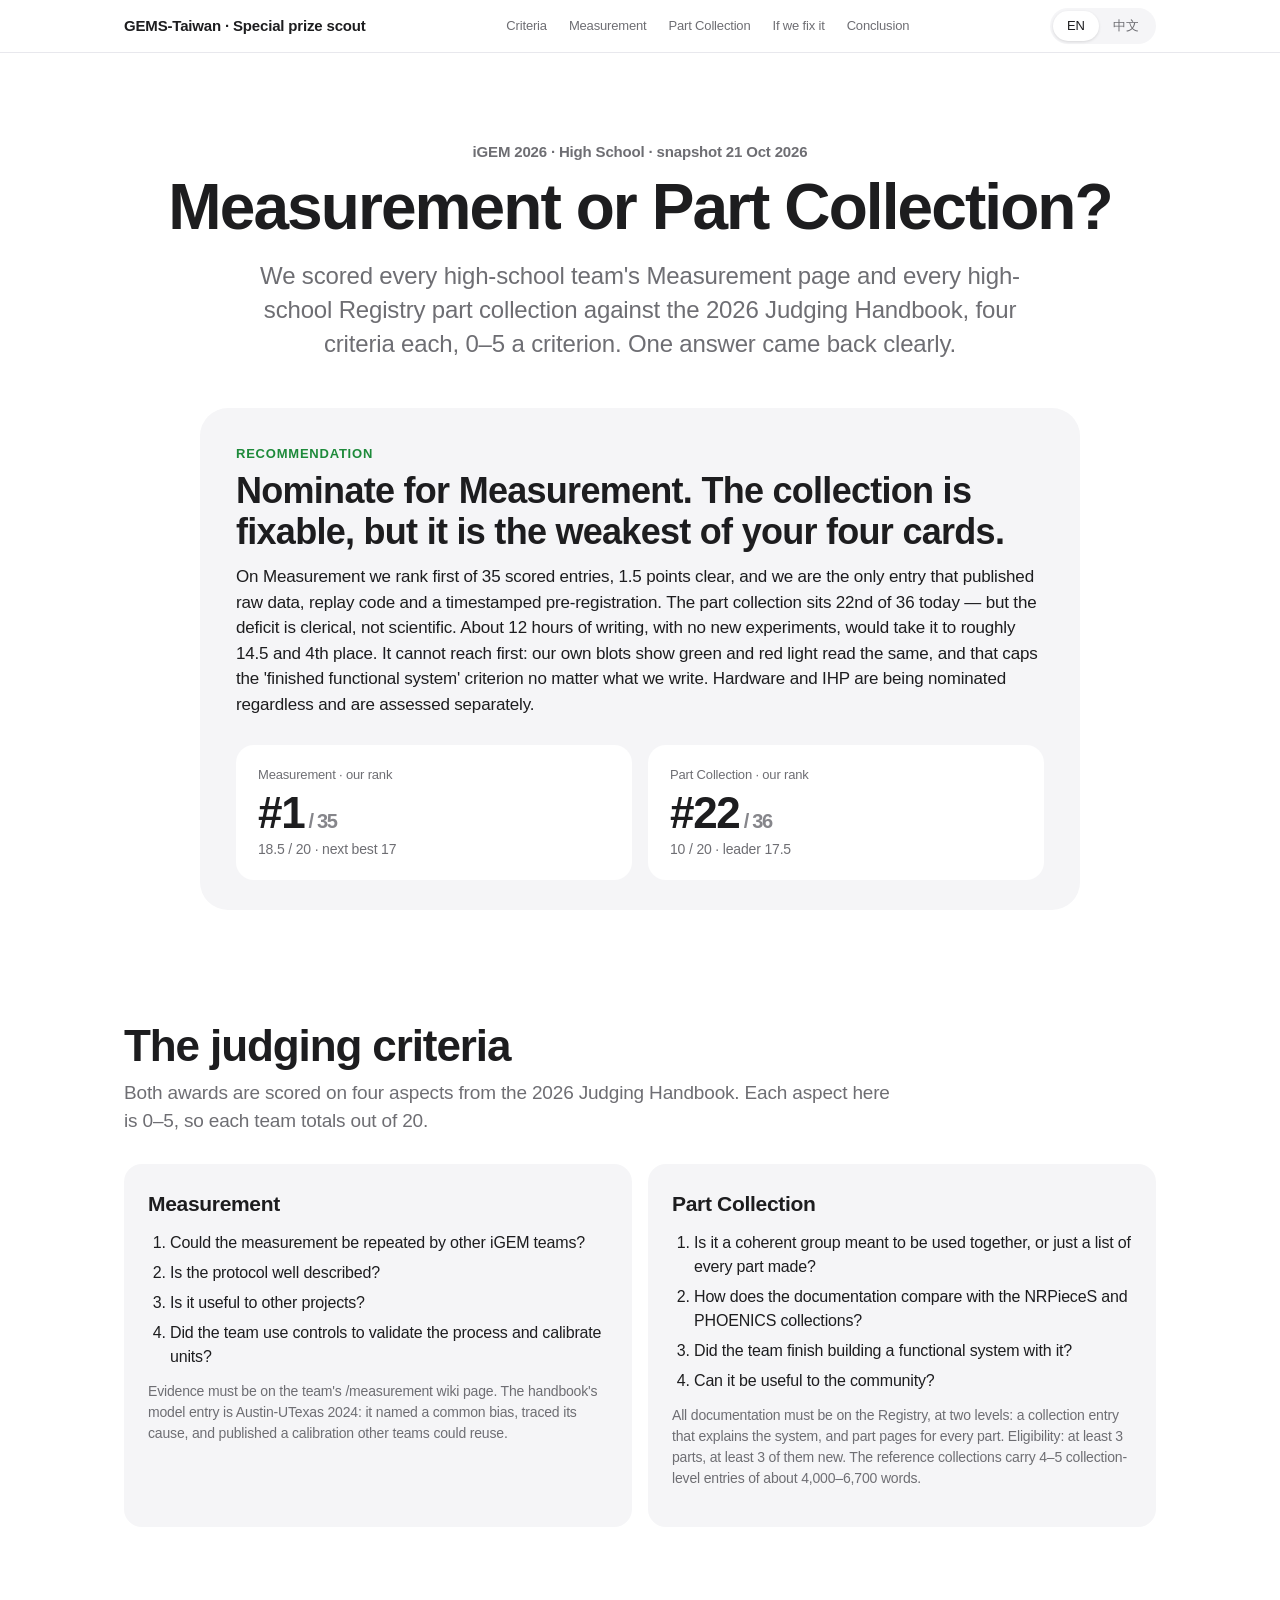
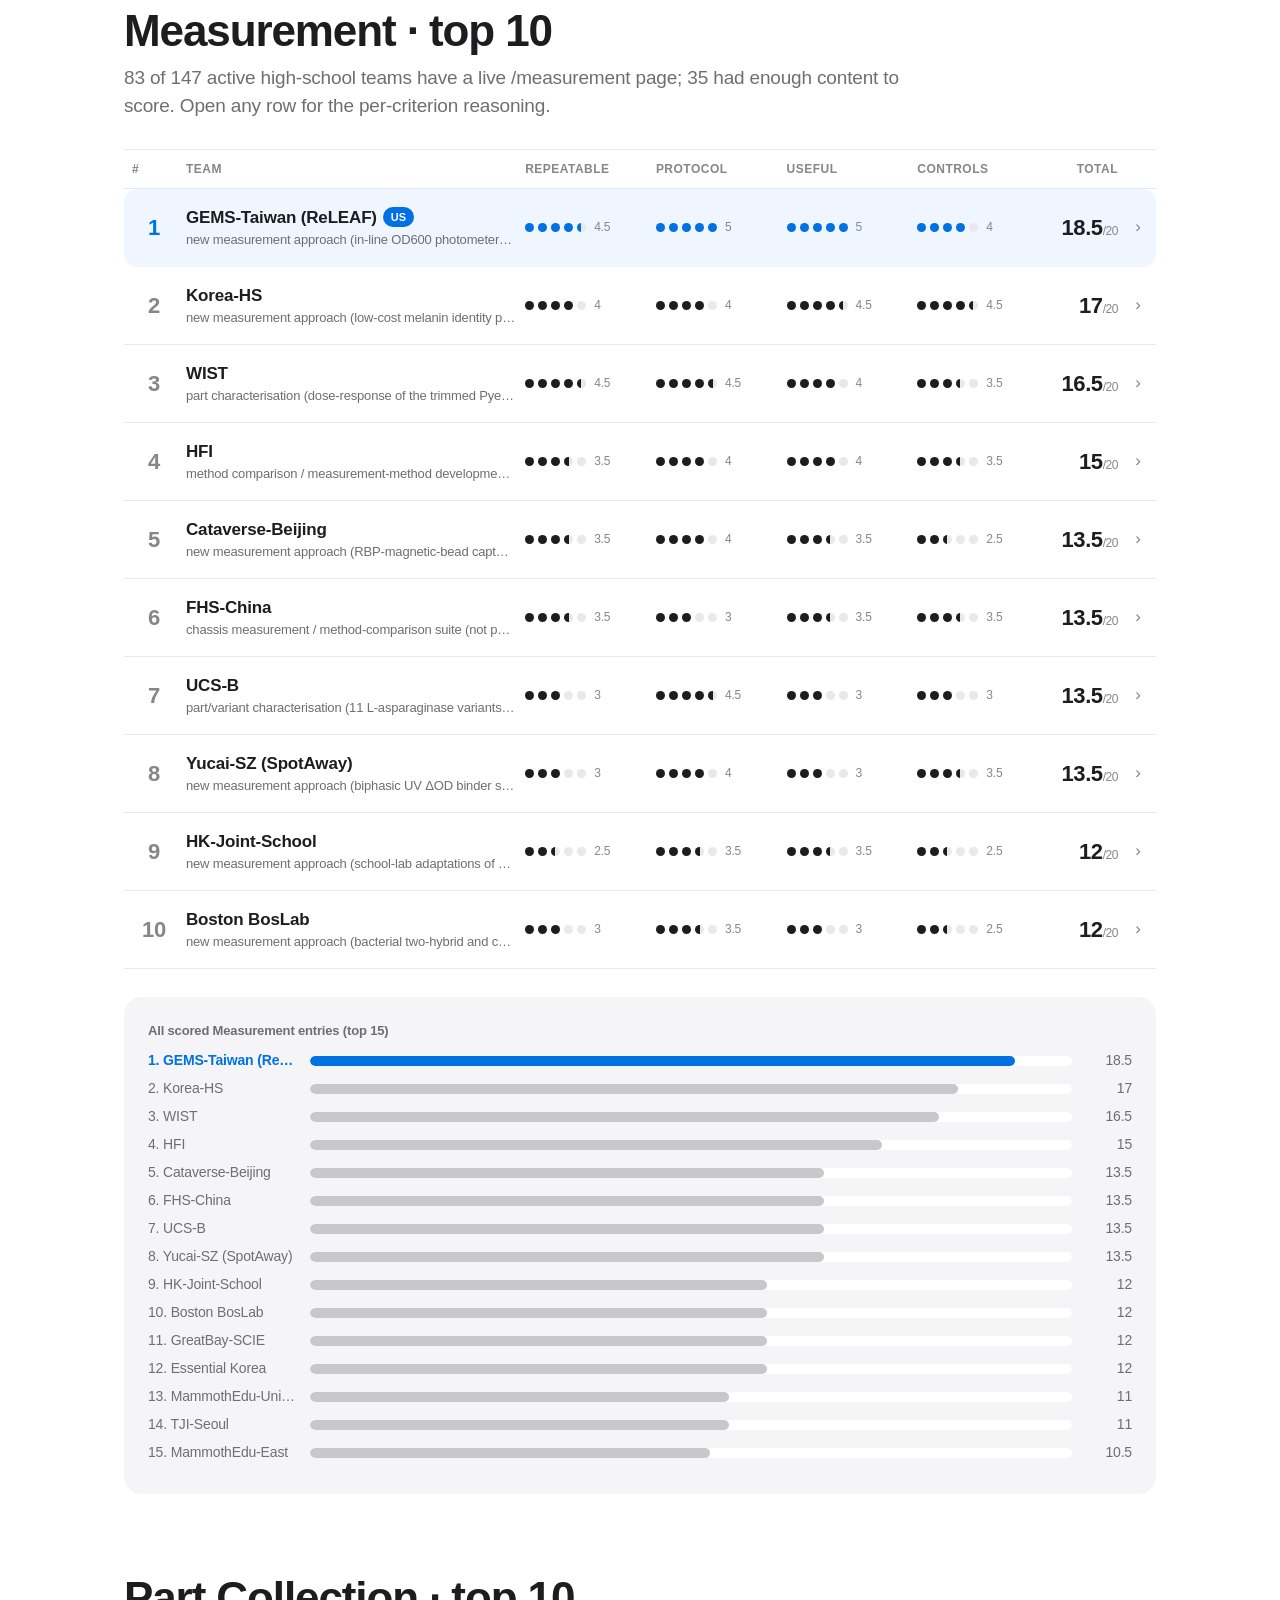
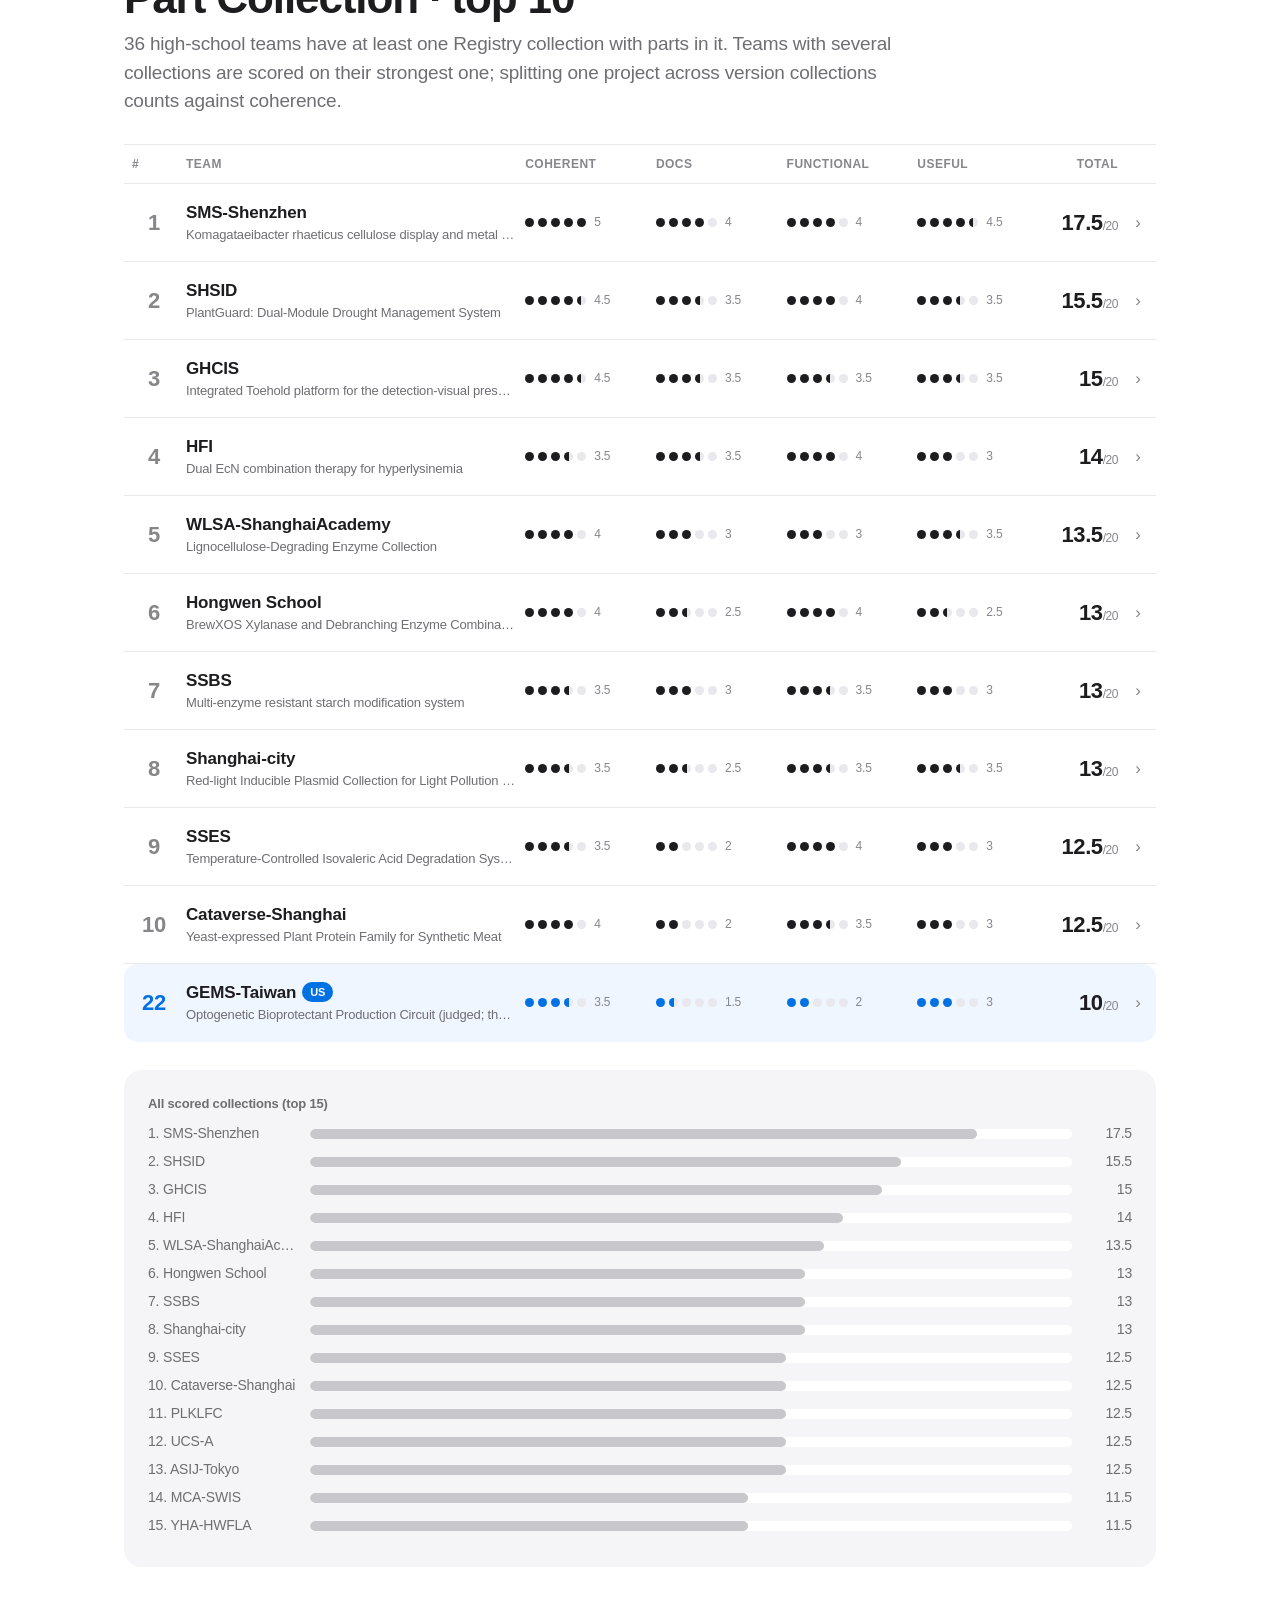
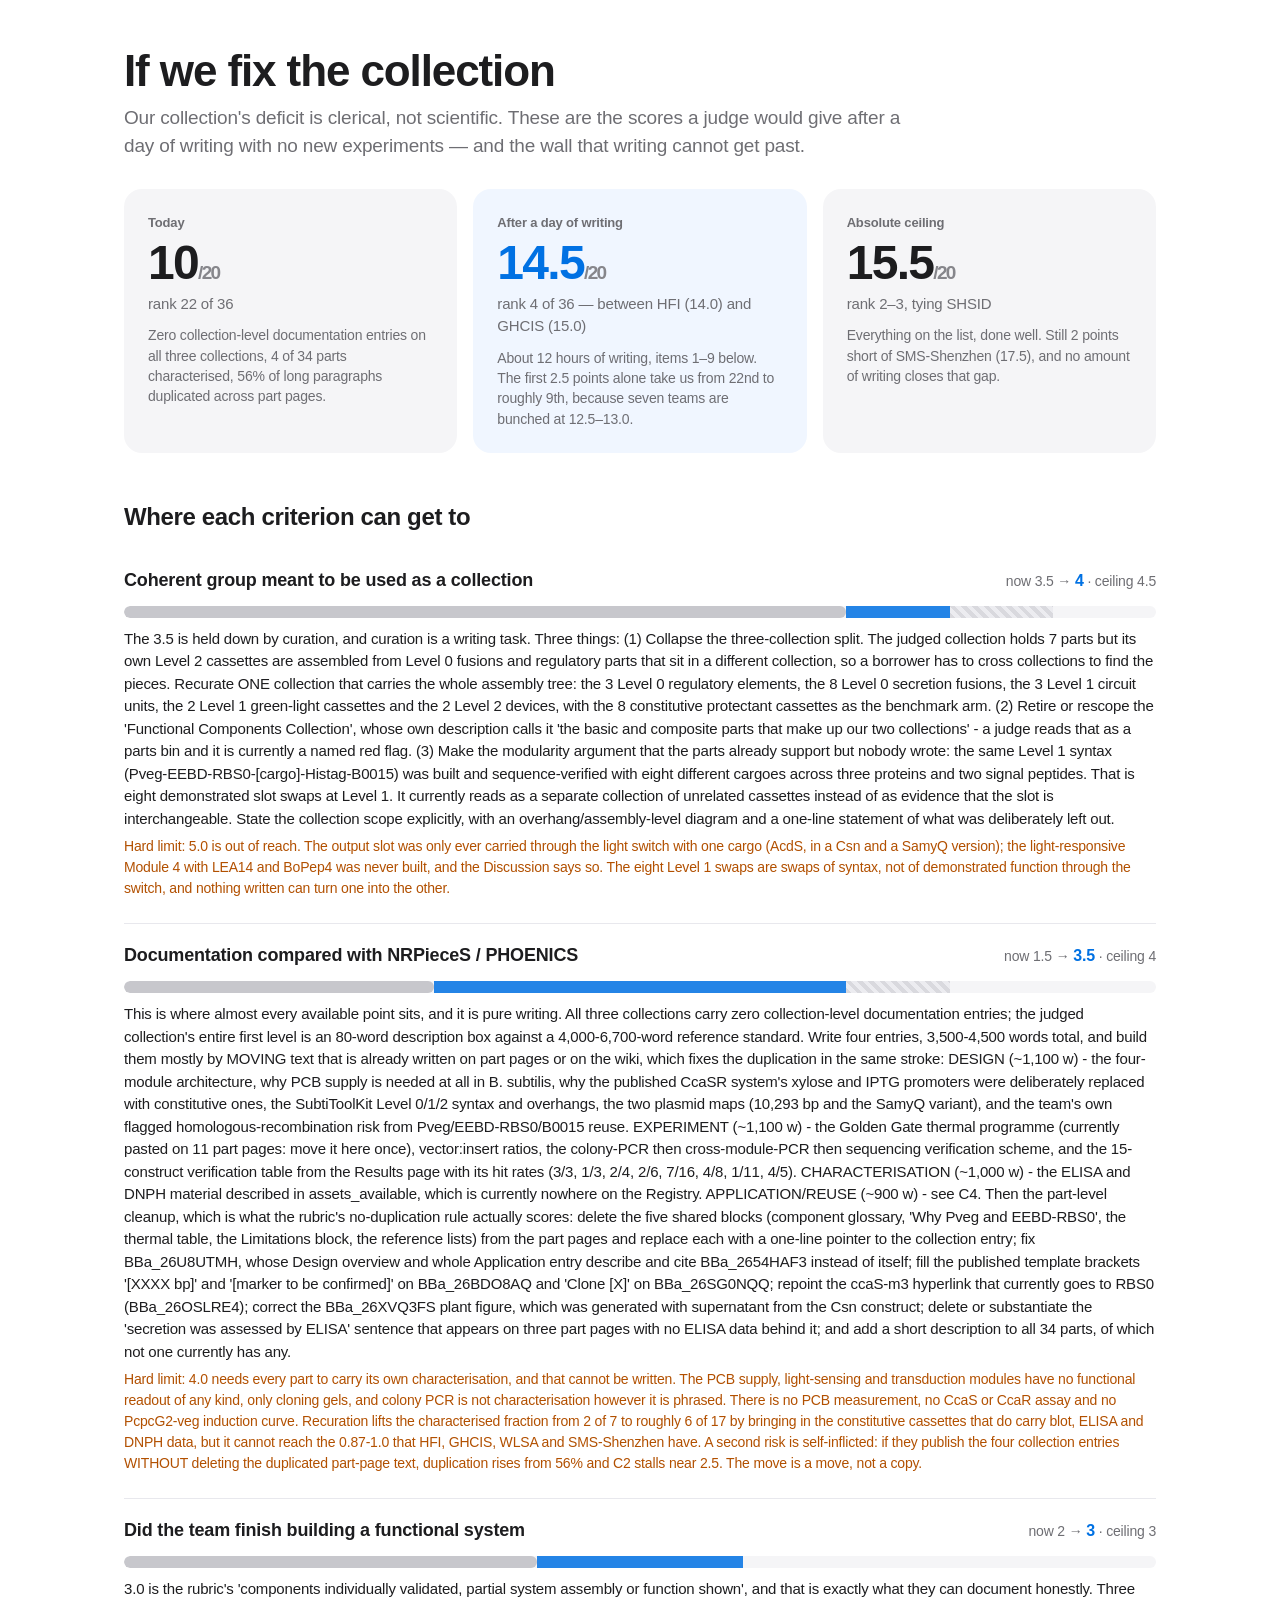
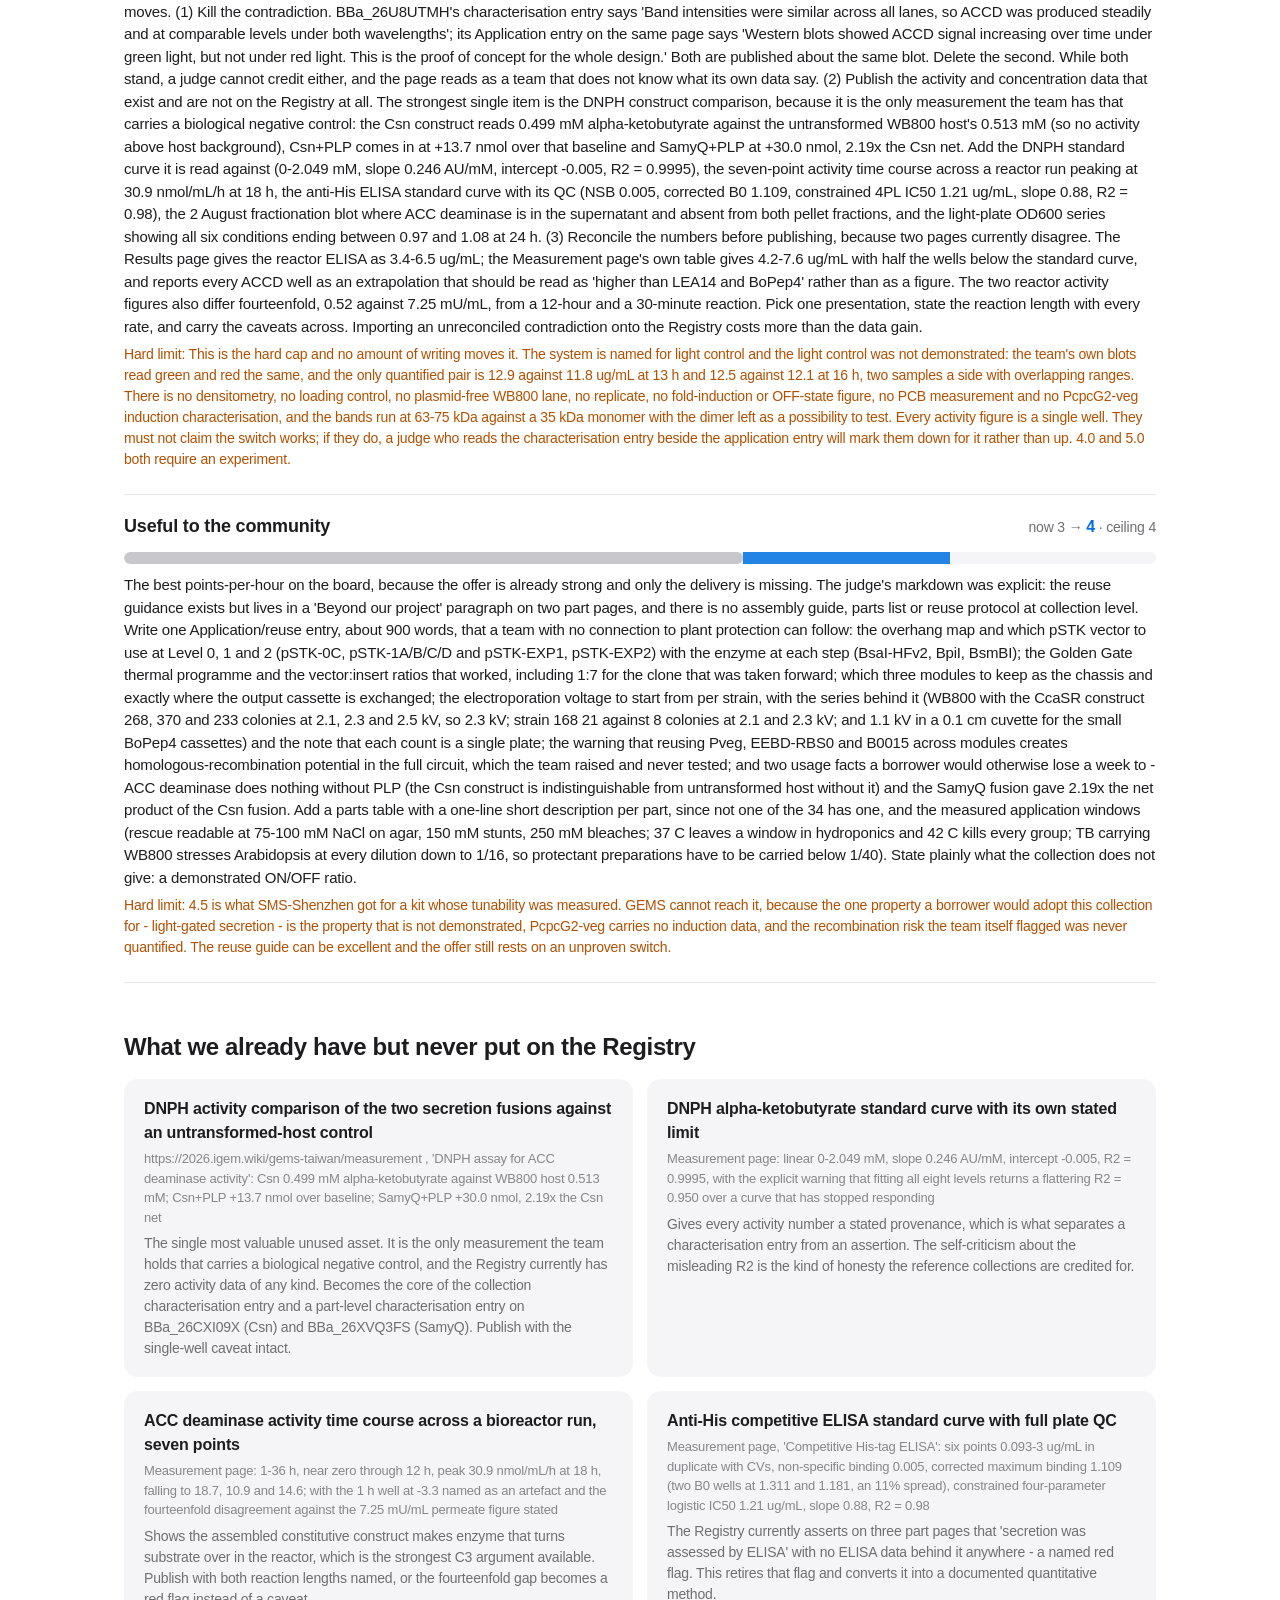
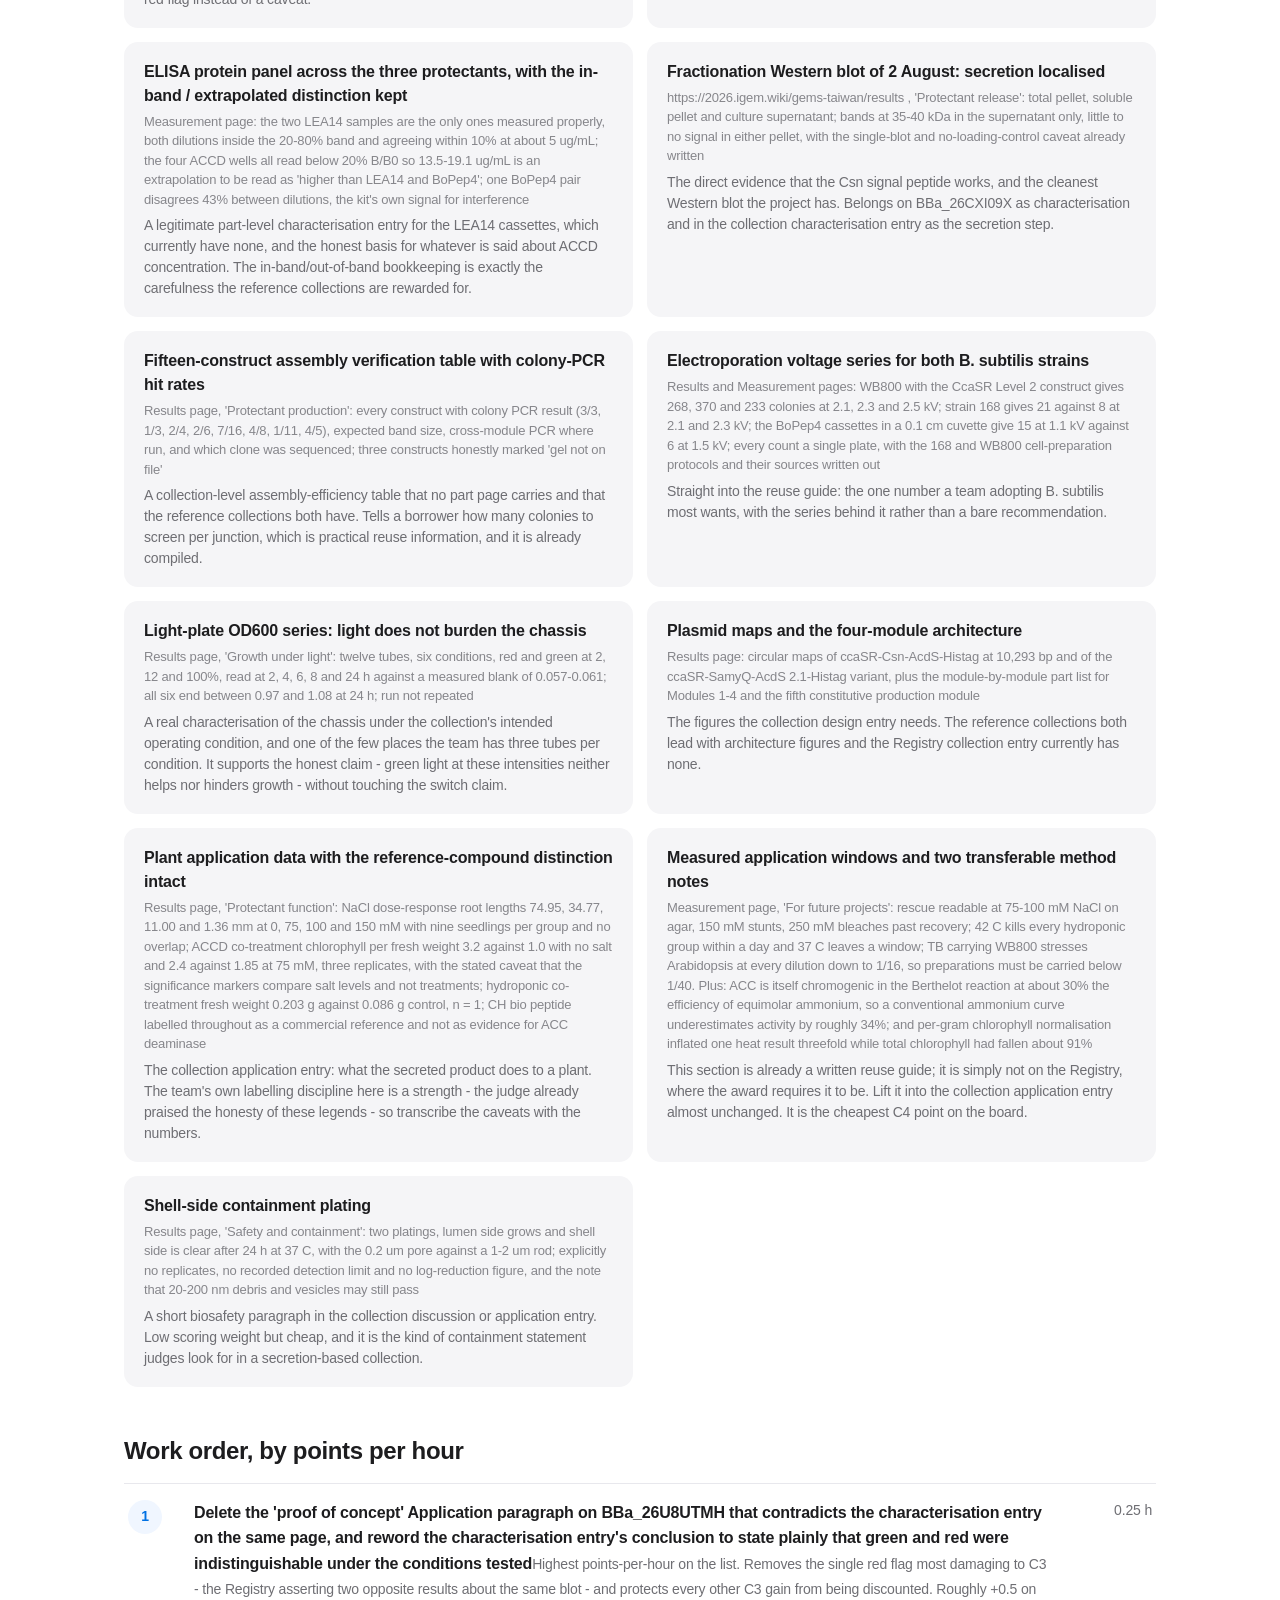
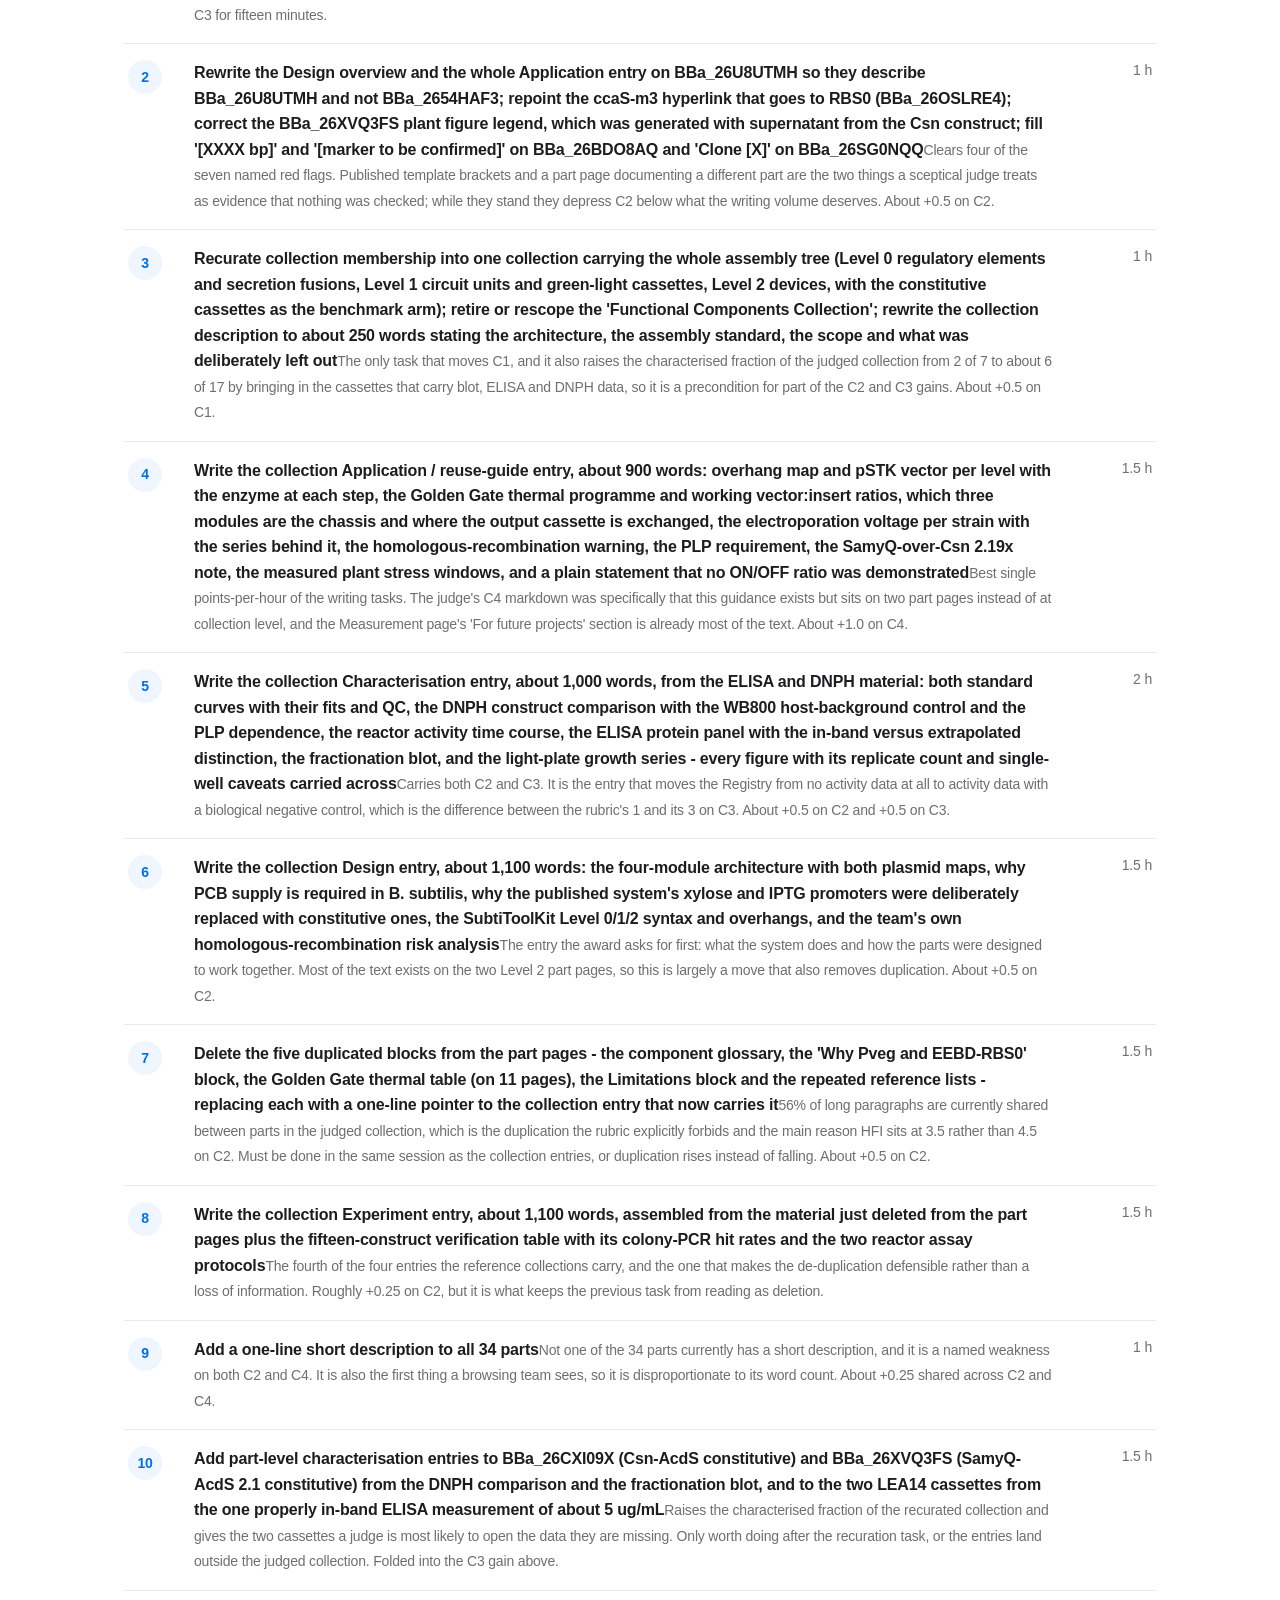
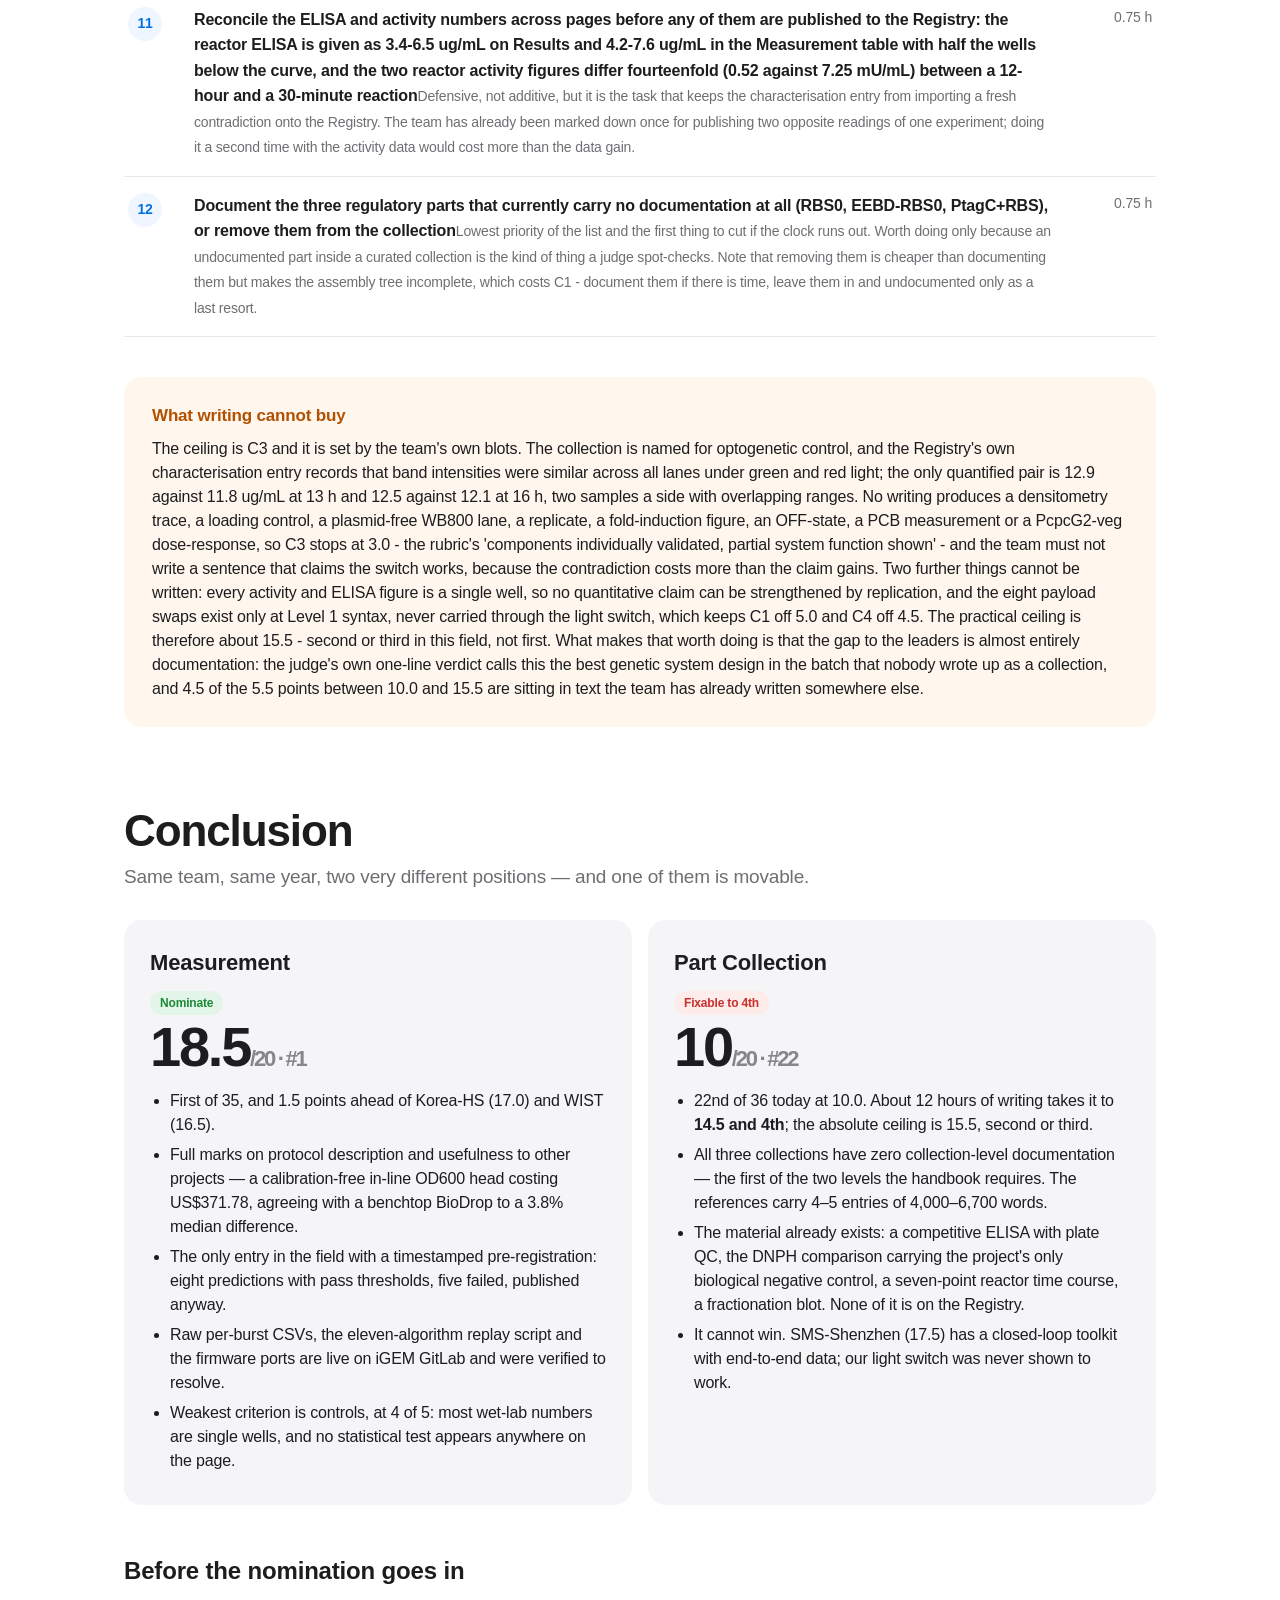
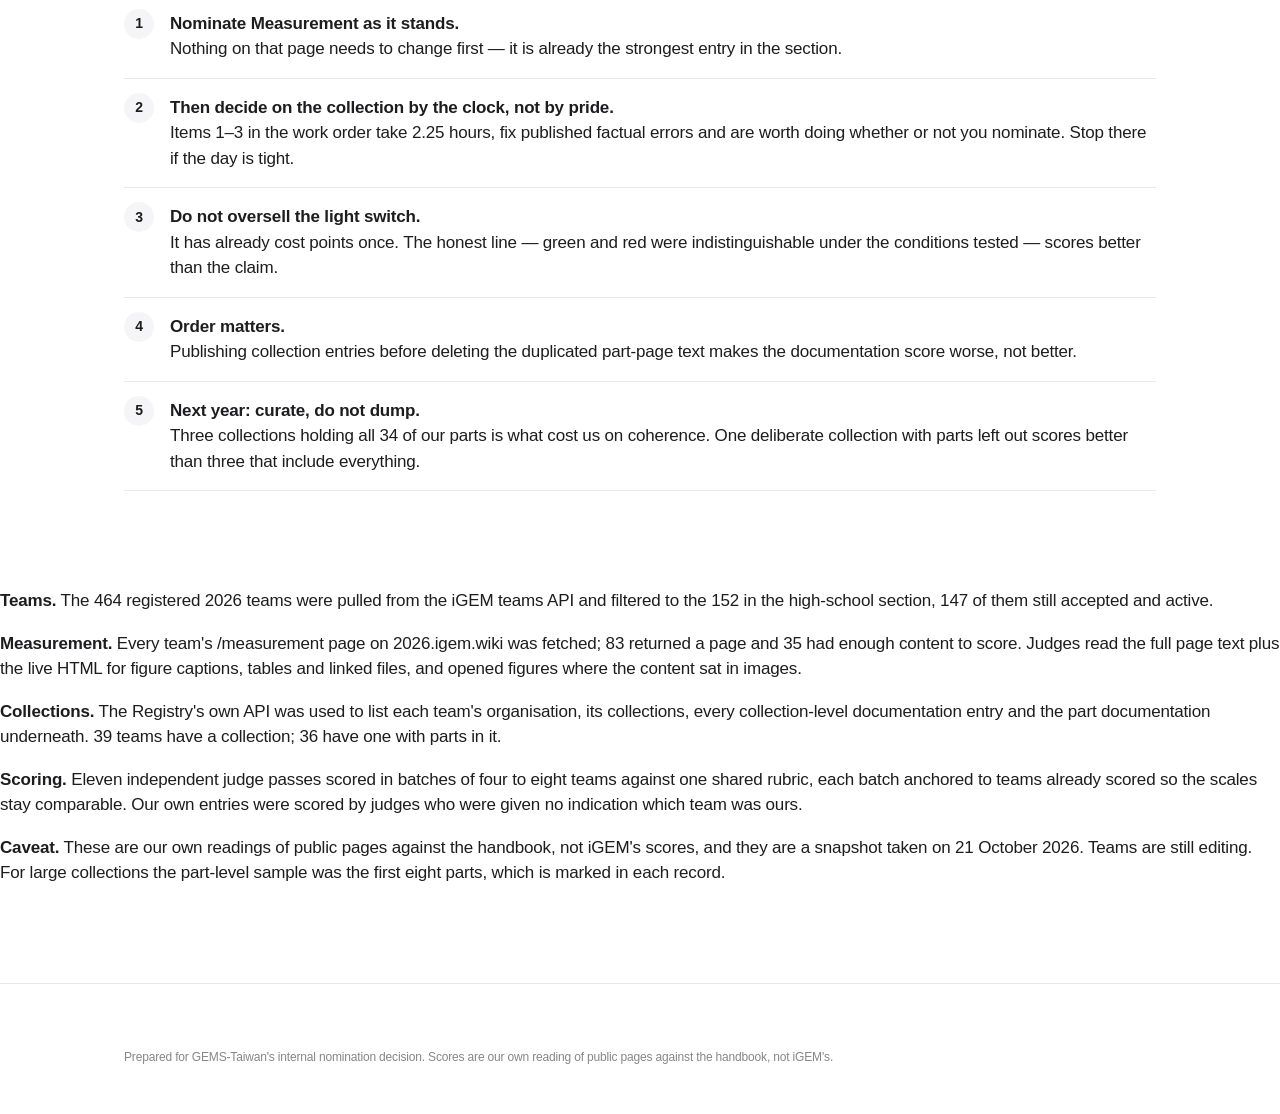
==== commit 7e5502e1: "Add collection fix-ceiling projection: 10.0 to 14.5 realistic, 15.5 ceiling Per-criterion current/re" ====
--- a/index.html
+++ b/index.html
@@ -103,6 +103,41 @@
 .todo li{counter-increment:t;position:relative;padding:16px 0 16px 46px;border-bottom:1px solid var(--line)}
 .todo li::before{content:counter(t);position:absolute;left:0;top:14px;width:30px;height:30px;border-radius:50%;background:var(--card);font-weight:700;display:flex;align-items:center;justify-content:center;font-size:14px}
 .todo b{display:block}
+.h3s{font-size:24px;letter-spacing:-.015em;margin:46px 0 14px}
+.proj{display:grid;grid-template-columns:repeat(3,1fr);gap:16px}
+.proj .p{background:var(--card);border-radius:var(--r);padding:24px}
+.proj .p.hi{background:var(--oursbg)}
+.proj .lab{font-size:13px;color:var(--ink2);font-weight:600}
+.proj .v{font-size:48px;font-weight:700;letter-spacing:-.035em;line-height:1.05;margin-top:6px}
+.proj .v small{font-size:19px;color:var(--ink3);font-weight:600}
+.proj .hi .v{color:var(--ours)}
+.proj .rk{font-size:15px;color:var(--ink2);margin-top:4px}
+.proj .d{font-size:14px;color:var(--ink2);margin-top:10px;line-height:1.45}
+.critbars .cb{border-bottom:1px solid var(--line);padding:18px 0}
+.cb .top{display:flex;justify-content:space-between;align-items:baseline;gap:14px;flex-wrap:wrap}
+.cb .nm{font-weight:600;font-size:18px}
+.cb .nums{font-size:14px;color:var(--ink2);font-variant-numeric:tabular-nums;white-space:nowrap}
+.cb .nums b{color:var(--ours);font-size:16px}
+.cb .track{position:relative;height:12px;background:var(--card);border-radius:7px;margin:12px 0 10px;overflow:hidden}
+.cb .cur{position:absolute;left:0;top:0;height:100%;background:#c7c7cc;border-radius:7px}
+.cb .gain{position:absolute;top:0;height:100%;background:var(--ours);opacity:.85}
+.cb .cap{position:absolute;top:0;height:100%;background:repeating-linear-gradient(45deg,#d9d9de,#d9d9de 4px,#ececf0 4px,#ececf0 8px)}
+.cb p{margin:0 0 6px;font-size:15px}
+.cb .blk{font-size:14px;color:var(--warn)}
+.assets{display:grid;grid-template-columns:repeat(2,1fr);gap:14px}
+.asset{background:var(--card);border-radius:14px;padding:18px 20px}
+.asset b{display:block;font-size:16px;margin-bottom:4px}
+.asset .w{font-size:13px;color:var(--ink3);margin-bottom:6px}
+.asset .u{font-size:14px;color:var(--ink2)}
+.tasks{border-top:1px solid var(--line)}
+.task{display:grid;grid-template-columns:52px 1fr 86px;gap:14px;align-items:start;padding:16px 4px;border-bottom:1px solid var(--line)}
+.task .n{width:34px;height:34px;border-radius:50%;background:var(--oursbg);color:var(--ours);font-weight:700;display:flex;align-items:center;justify-content:center;font-size:14px}
+.task .t{font-size:16px;font-weight:600}
+.task .g{font-size:14px;color:var(--ink2);margin-top:3px}
+.task .h{font-size:14px;color:var(--ink2);text-align:right;white-space:nowrap;font-variant-numeric:tabular-nums}
+.ceil{margin-top:40px;background:#fff7ed;border-radius:var(--r);padding:26px 28px}
+.ceil h4{margin:0 0 8px;font-size:17px;color:var(--warn)}
+.ceil p{margin:0;font-size:16px}
 .method{font-size:15px;color:var(--ink2);columns:2;column-gap:40px}
 .method p{margin:0 0 12px;break-inside:avoid}
 footer{padding:64px 0 48px;color:var(--ink3);font-size:12px;border-top:1px solid var(--line);margin-top:72px}
@@ -112,6 +147,9 @@
   .stats,.crit,.compare{grid-template-columns:1fr}
   .row summary,.row.head{grid-template-columns:30px minmax(0,1fr) 54px 16px}
   .row summary .dots,.row.head .c{display:none}
+  .proj,.assets{grid-template-columns:1fr}
+  .task{grid-template-columns:40px 1fr;row-gap:4px}
+  .task .h{grid-column:2;text-align:left}
   .body{grid-template-columns:1fr;padding-left:8px}
   .method{columns:1}
   .bar{grid-template-columns:100px 1fr 40px}
@@ -128,6 +166,7 @@
     <a href="#criteria"><span class="en">Criteria</span><span class="zh">評分標準</span></a>
     <a href="#measurement"><span class="en">Measurement</span><span class="zh">量測獎</span></a>
     <a href="#collection"><span class="en">Part Collection</span><span class="zh">零件集合獎</span></a>
+    <a href="#fix"><span class="en">If we fix it</span><span class="zh">補強後</span></a>
     <a href="#verdict"><span class="en">Conclusion</span><span class="zh">結論</span></a>
   </div>
   <div class="seg" role="group" aria-label="Language">
@@ -192,6 +231,24 @@
   <div class="chart" id="cchart"></div>
 </div></section>
 
+<section id="fix"><div class="wrap">
+  <h2 class="sec"><span class="en">If we fix the collection</span><span class="zh">如果把集合補強</span></h2>
+  <p class="sub"><span class="en" id="fsub-en"></span><span class="zh" id="fsub-zh"></span></p>
+
+  <div class="proj" id="proj"></div>
+
+  <h3 class="h3s"><span class="en">Where each criterion can get to</span><span class="zh">各面向能走到哪裡</span></h3>
+  <div class="critbars" id="critbars"></div>
+
+  <h3 class="h3s"><span class="en">What we already have but never put on the Registry</span><span class="zh">已經有、但沒放上 Registry 的材料</span></h3>
+  <div class="assets" id="assets"></div>
+
+  <h3 class="h3s"><span class="en">Work order, by points per hour</span><span class="zh">工作順序，依每小時得分排序</span></h3>
+  <div class="tasks" id="tasks"></div>
+
+  <div class="ceil" id="ceil"></div>
+</div></section>
+
 <section id="verdict"><div class="wrap">
   <h2 class="sec"><span class="en">Conclusion</span><span class="zh">結論</span></h2>
   <p class="sub"><span class="en" id="vsub-en"></span><span class="zh" id="vsub-zh"></span></p>
@@ -211,7 +268,7 @@
 </div></footer>
 
 <script>
-const D={"meas": [{"team": "GEMS-Taiwan (ReLEAF)", "slug": "gems-taiwan", "url": "https://2026.igem.wiki/gems-taiwan/measurement", "type": "new measurement approach (in-line OD600 photometer + signal-processing calibration), plus a large supporting characterisation set (plant assays, Western/ELISA/DNPH/Berthelot, electroporation)", "c1": 4.5, "c2": 5.0, "c3": 5.0, "c4": 4.0, "total": 18.5, "j1": "The OD600 family is fully redoable from the page plus its one external link: itemised US$371.78 bill of materials, wiring and acquisition loop, a 41-step withdraw-one/add-one silica ladder whose concentration axis is defined by pipetted volumes, and raw per-burst CSVs, the eleven-algorithm replay script, line-for-line firmware estimator ports and a timestamped pre-registration published at gitlab.igem.org/2026/software/gems-taiwan/digital-twin (verified: data/20261010/*.csv, analysis/replay_algorithms.py, PREREGISTRATION.md all present). Marked down because the wet-lab families give tables but no downloadable raw data, several parameters are explicitly unrecorded (seed sterilant and contact time, growth-chamber light and photoperiod, trehalose stock concentration), and key figures for the reactor run, blots and plant weights sit on Results/Plants/Digital Twin rather than here.", "j2": "Every one of the five families carries numbered steps with volumes, times, temperatures and masses (e.g. electroporation at 2.1/2.3/2.5 kV, 300 or 250 Ohm, 25 uF, 0.2 cm cuvette, 3 h recovery; DNPH 0.2% w/v in 2 N HCl, 122 uL reaction at 41 mM ACC, 30 C overnight, read at 540 nm; Berthelot reagent recipes to 0.01 g), materials tables naming manufacturers and catalogue numbers, setup photographs, and explicit 'what went wrong and what we changed' tables (eleven agar failure modes, four failed hydroponic boxes).", "j3": "Several pieces transfer regardless of project: a calibration-free in-line OD600 head agreeing with a benchtop BioDrop to a 3.8% median paired difference (R2 = 0.9999 against the mass standard), the silica-ladder method for calibrating any photometer against a particle that does not grow, two gate rules that cut the worst bubble error from 2.44 to 0.016 OD, a method for matching cheap LEDs by measured output before trusting a light plate, a twenty-fold scale-down of the Penrose and Glick DNPH assay onto a 96-well plate, a measured correction for ACC's own chromogenicity in the Berthelot reaction, and the chlorophyll per-gram artefact warning (stressed group appeared to hold 3x more chlorophyll per gram while total chlorophyll had fallen 91%).", "j4": "Calibration is genuinely strong where it exists: DNPH standard curve on the same plate as the samples, slope 0.246 AU/mM, R2 = 0.9995 over 0 to 2.049 mM with the flattened upper levels named and excluded (the team even flags that fitting all eight gives a flattering R2 = 0.950); ELISA carries blank, NSB (0.005) and B0 (corrected 1.109) wells, a six-point duplicate standard curve, and the team refits the instrument's wrong regression and marks every ACCD well as extrapolated below 20% B/B0; plant runs carry seven named controls including empty-vector WB800 carrier and PLP-only. Against that, most of the biology is n = 1 single wells (the whole strain screen, the ELISA time course, every electroporation count, the single membrane-breach plate), no significance testing is run anywhere, OD is calibrated to 1 um bead equivalents and not to cell mass (stated), and the project's two reactor activity figures disagree fourteenfold (0.52 vs 7.25 mU/mL).", "due_diligence": "strong", "strengths": ["Pre-registered eight numbered predictions with pass thresholds before the silica run, reported that five of eight failed including H6, the premise the shipped estimator had been chosen on, and still published all eleven algorithms", "Raw per-burst CSVs, the replay script, the line-for-line firmware ports and the pre-registration are actually on iGEM GitLab and resolve (data/20261010, analysis/replay_algorithms.py, PREREGISTRATION.md)", "Diagnosed a real instrument bias from their own 434-hour log (91.5% of reference readings on exact integer counts; MAD fence collapsing to zero width) and turned it into two gate rules with a measured payoff, then ran the out-of-sample test", "Failures are reported rather than buried: the 14 August pressure series that does not repeat, heat stress that flattened treated and control plants alike, TB carrier toxic at every dilution tested down to 1/16"], "weaknesses": ["Most wet-lab numbers are single wells or single plates with no replicates and no statistics anywhere on the page; the DNPH strain screen, ELISA time course and electroporation counts are each one reading", "The LPA Western bands run at 63 to 75 kDa while the secreted ACCD construct runs at about 37 kDa, so the optogenetic expression claim is unsettled by the team's own gel, and the light dial does not order by intensity", "Transmembrane pressure, the quantity the membrane section is built around, is never computed: the tables report (P_feed - P_retentate)/2 and the permeate channel is absent", "Page length and the practice of sending key figures to Results, Plants and Digital Twin make the evidence hard to audit in one place, and three references are author-and-year stubs"], "red_flags": ["Band-size contradiction in the optogenetics blot is acknowledged but left unresolved while the LPA section still frames light as the production dial", "A single unreplicated shell-side plate is the only evidence behind the membrane containment claim, with incubation time and temperature unrecorded"], "one_line": "The strongest Measurement entry of the four by a wide margin: a cheap in-line OD600 head validated against a volume-defined silica ladder, a pre-registered eleven-algorithm replay that overturned the team's own favoured estimator, and published raw data and code, let down only by single-well biology and the absence of any statistics.", "one_line_zh": "四隊中明顯最強的一份：自製低成本在線 OD600 光度計以體積定義的二氧化矽標準梯校正、預先登錄的十一種演算法重放推翻了自己原本偏好的估計器，且原始資料與程式碼皆已公開；可惜濕式實驗多為單孔單盤、全頁未做任何統計檢定。", "rank": 1, "ours": true}, {"team": "Korea-HS", "slug": "korea-hs", "url": "https://2026.igem.wiki/korea-hs/measurement", "type": "new measurement approach (low-cost melanin identity package + bare-substrate-controlled flame/char test), with supporting part characterisation", "c1": 4.0, "c2": 4.0, "c3": 4.5, "c4": 4.5, "total": 17.0, "j1": "Every quantitative value is on the page as a per-replicate HTML table (Table 4 logs each tube's OD600, pH, dry mass, A400, slope and R-squared; Table 7 gives all three specimens per formulation), with instrument settings named (SU5000, 15.0 kV, x150, 9.2 mm WD) and SciPy/statsmodels cited; it falls short of 5 only because four flame-test parameters (exposure duration, burner distance, flame temperature, oak moisture) were admittedly not recorded and no data sheets or code are downloadable.", "j2": "Protocols are written as executable steps with concentrations, volumes, wavelengths and scan intervals (acidify to pH 2 with 6 M HCl, redissolve in 1 M NaOH, scan 250-700 nm at 5 nm, fit log10 A over a pre-specified 400-650 nm window), and each is paired with a purpose-built workflow figure; no setup photographs, no troubleshooting section and no downloadable SOP keep it off 5.", "j3": "Section 7 packages four things explicitly for other teams: the balance-plus-spectrophotometer melanin identity assay, carrying the standard through the whole procedure rather than measuring it separately, the bare-substrate exposure control for any coating experiment, and running three standard curves instead of one (which is how they caught that two of theirs carried no signal).", "j4": "A commercial melanin standard was precipitated, washed, dried and scanned alongside the samples (2.5% CV on dry mass) so the control validates the procedure and not just the sample; same-day empty-vector, solvent-only, ingredient-only, bare-oak and marketed flame-retardant controls, CV reported for all fifteen measurements, Hedges' g and 95% CIs beside Holm-corrected p values, and a permutation check beside the Welch test. Held off 5 by n=3 everywhere, a pigment index whose replicates may be technical, and Bradford values extrapolated beyond the standard range.", "due_diligence": "strong", "strengths": ["The bare-oak char control was added late and shrank their own headline claim from 184 um to 77 um; they report the weakened number and say why, which is the single most convincing thing on any of the four pages.", "A melanin standard carried through the entire precipitation-wash-dry-scan procedure in triplicate, turning the standard from a calibrant of the material into a validator of the method.", "They chose W9 over W10 on the standard deviation rather than the mean, and show the arithmetic (removing W10's 0.27% specimen reverses its ranking against both W9 and the commercial product)."], "weaknesses": ["Four flame-exposure parameters were never recorded, so the absolute severity of the test cannot be reproduced elsewhere; the coating mass deposited per specimen was never weighed either.", "No downloadable spreadsheets, raw spectra or analysis code; everything is a page table, so a reader must retype the data.", "n=3 at best, and the coating conclusion does not survive Holm correction (lowest adjusted p = 0.195, and the commercial product also loses significance); the pigment identity rests on solubility and spectral shape, not a chemical identification.", "All seven figures are explanatory graphics; no gel, Western, SEM micrograph or photograph of the apparatus appears on the page."], "red_flags": [], "one_line": "The most rigorous of the four by a wide margin: calibrated units where calibration was possible, a standard carried through the procedure, a bare-substrate control that cost them their own best number, and limits stated plainly rather than papered over.", "one_line_zh": "四隊中嚴謹度明顯最高：能校正的量就給校正單位，標準品全程隨樣品一起處理，裸木對照甚至讓他們自己的最佳數據縮水，且把限制明白寫出而非掩蓋。", "rank": 2, "ours": false}, {"team": "WIST", "slug": "wist", "url": "https://2026.igem.wiki/wist/measurement", "type": "part characterisation (dose-response of the trimmed PyeaR nitrate promoter BBa_26TCX3UM) with a transferable method change: a school-safe Miller assay on an absorbance-only spectrophotometer", "c1": 4.5, "c2": 4.5, "c3": 4.0, "c4": 3.5, "total": 16.5, "j1": "Everything behind the two figures is downloadable and resolves: the tube-level CSV of all 31 tubes with each tube's own OD600, A420, A550, t and V and an 'assayed' flag (verified, 3.5 kB, nothing pre-averaged), the plotting and statistics script that regenerates both figures with a recorded seed and refuses to run unless it loads exactly 21 assayed tubes, and the dated run-day protocol card. The ceiling is coverage rather than documentation: 21 of 27 ladder tubes assayed, one session, six of nine rungs at n = 2, and no repeat run.", "j2": "The linked P2 Nitrate Ladder v2 card is a real SOP: Z-buffer by mass, ONPG concentration and volume, 100 uL culture into 900 uL working buffer, 30 C, a single stop moment and a 90 minute cap, the Miller formula with its t and V, a dilution table with achieved concentrations within 1.6% of nominal, an explicit two-stock mix-up trap, a rationale for each of the two background controls, and a recording sheet for the anaerobiosis trail. The measurement page itself is summary-level and has only five figures, two of them labelled as setup rather than data.", "j3": "Two things transfer cleanly: swapping chloroform for about 0.1% Triton X-100 and 50 mM beta-mercaptoethanol for 1 mM DTT, which removes an IARC 2B agent and an H310 reagent and makes the classic Miller assay runnable by secondary-school students without a fume hood; and the decision to put the quantitative channel on an absorbance readout because a fluorescent protein cannot mature anaerobically and the lab has no plate reader. The pre-registered acceptance gate and the publication of the arm that failed it are a reusable discipline. It is a safer variant of a 1972 standard rather than a new capability, so it is below Austin level.", "j4": "Controls are unusually well chosen: a no-plasmid host and a reporter-less logic plasmid carrying the same PyeaR part both read about zero Miller units at 0 and 16 mM, anoxia is a hard gate that voided three earlier nitrate days, the LOD is derived as the pooled blank plus three SD (41.2 +/- 4.8 MU, threshold 55.5 MU), and the midpoint is quoted as a bracket with a 4000-fit bootstrap (median 2.25 mM, 95% interval 1.60 to 27.27 mM) rather than a false EC50. But the unit is explicitly arbitrary: there is no beta-galactosidase standard, the modified reagents have never been run side by side with the classic ones so no conversion factor exists, the constitutive-lacZ capacity control is designed and unrun, and the six-blank assay noise floor specified in the run card has never been run across four runs.", "due_diligence": "strong", "strengths": ["Pre-registered the acceptance rule (>=3x ON/OFF with a monotonic transfer function) on 2026-08-02, fifteen days before the 2026-08-17 ladder, benchmarked the 3x floor against the 5.3 to 8.1x range Zuniga et al. 2021 measured in DH5alpha, applied the same gate to both arms and published the lactate arm as a failure", "Caught a confound before running: nitrate is both inducer and anaerobic electron acceptor, so the original ladder would have been a growth curve in disguise; the redesign (aerobic pre-grow, inducer-first, fixed 4 h shift, 2x2 pilot gate) is documented, and the proposed fumarate fix was withdrawn with a cited reason (Iuchi and Lin, PNAS 1987)", "Raw tube-level CSV, a seeded regeneration script and the dated protocol cards are all downloadable and work; the script asserts the tube count so the figures cannot drift from the data"], "weaknesses": ["One session, 21 of 27 tubes, six rungs at n = 2, and the two replicates that reach the plateau disagree by about twofold, which is why the bootstrap cannot bound the midpoint from above", "Miller units here are not Miller units: the Triton/DTT substitution was never run against the classic reagents, so absolute values are uncalibrated and uncomparable outside this page", "The assay noise floor (six reagent blanks) and the constitutive-lacZ capacity control are both specified and both unrun, so there is a biological baseline but no instrument baseline", "Four of the five method entries in the second half (gas vesicle opacity, heat collapse, ultrasound, phase contrast) produced no dataset, so the page's measured content is one promoter in one session"], "red_flags": [], "one_line": "A small but genuinely rigorous entry: one promoter characterised against a gate fixed in writing before the data existed, with the raw tubes, the seeded script and the protocol card all downloadable, and a school-safe Miller variant worth copying, held back by a single session of n = 2 rungs and an admittedly arbitrary unit.", "one_line_zh": "規模小但紮實：以資料產生前就書面訂定的門檻檢定單一啟動子，原始試管數據、固定亂數種子的繪圖程式與實驗卡皆可下載，並提出值得他隊採用的中學安全版 Miller assay；缺點是僅一次實驗、多數劑量只有 n=2，且單位自承為任意單位。", "rank": 3, "ours": false}, {"team": "HFI", "slug": "hfi", "url": "https://2026.igem.wiki/hfi/measurement", "type": "method comparison / measurement-method development (lysine quantification, bacterial co-aggregation, kill-switch lysis); not part characterisation", "c1": 3.5, "c2": 4.0, "c3": 4.0, "c4": 3.5, "total": 15.0, "j1": "Every assay links to a numbered protocol on /experiments (3.1-3.7) with volumes, times, temperatures, kit reconstitution steps, an instrument table with models (Agilent 1260, Leica DMi8, Kainuo K6700FLA) and a reagent table with catalogue numbers; the HPLC gradient and MS mode are fully specified, and Figure 2A shows the raw EIC/MS screenshot. What is missing is raw data: no sheets, no ImageJ macro or threshold/rolling-ball values, no scale calibration for the micrographs, and the arabinose induction concentration never appears.", "j2": "Protocols are genuine SOPs (e.g. 3.4 gives the 10/10/20 uL reaction table, 5 min boiling bath, 10 s cooling, 170 uL 60% ethanol, 5000 g 5 min, read within 30 min) and each one states purpose, materials, equipment and numbered steps; only troubleshooting sections and downloadable SOP files are absent, though method failures are narrated in the Results.", "j3": "The transferable content is real and deliberately framed for reuse: a three-way comparison of kill-switch readouts (OD600 vs CFU vs supernatant GFP-release RFU) with a selection table, and a documented demonstration that ninhydrin/kit colorimetry is unusable in whole-cell catalysis with FDAA-HPLC-MS as the arbiter. Any team with a lysis circuit or an amino-acid readout can adopt both tables. Held below 5 because nothing is calibrated to a shared standard, so numbers are not comparable across labs.", "j4": "Blank, uninduced and genetic controls throughout (blank medium ruling out abiotic lysine loss, wild-type EcN vs EcN dldcC, non-induced vs arabinose), two standard curves (R2 = 0.9954 ninhydrin, 0.9985 HPLC-MS), results in absolute units (mg/mL lysine, CFU/mL) with error bars and p-values. Weakened by: lysine consumption never normalised to biomass, no positive control for aggregation, the ImageJ quantification is one field per condition with no replicates or statistics, and the page's claim of a 13C6-lysine internal standard with negative-ion SIM is contradicted by its own protocol, Table 2 and the instrument screenshot (ES-API positive, external standard).", "due_diligence": "strong - each method is introduced with literature on its known limits (Lee & Takahashi 1966, Stauss 2024 on ninhydrin specificity, Ayon 2019 on Marfey's reagent), the failed method is kept on the page and the three kill-switch readouts are benchmarked against one another; no engagement with iGEM-wide calibration practice (no InterLab/fluorescein or microsphere calibrant) keeps it short of exemplary.", "strengths": ["Measurement is treated as the object of study: a failed assay (ninhydrin) is kept, diagnosed and replaced by HPLC-MS, with a side-by-side comparison table", "Protocols on /experiments are true SOPs with instrument models and reagent catalogue numbers, and lysine and viability are reported in absolute units (mg/mL, CFU/mL) with standard curves and statistics", "Three orthogonal kill-switch readouts compared on the same strains, with a table telling another team which one to pick for screening, kinetics or confirmation"], "weaknesses": ["Internal contradiction about the quantification chemistry: the Principal section claims a 13C6-lysine internal standard and [M-H]- SIM, while the protocol, Table 2 and the raw spectrum show positive-ion ESI with external-standard calibration", "The co-aggregation quantification is n = 1 field per ratio with no error bars, no stats and no scale bar, yet is said to match simulation predictions although counts fall from 16 (1:1) to 14 (1:2) and mean core area is flat between 2:1 and 1:1 (15.04 vs 15.24 um2)", "The kill switch is declared effective although Figure 6 shows induced cultures still at ~1-1.5e8 CFU/mL, a reduction of roughly half a log, far below any containment standard; the text never states the magnitude", "No raw data, sheets or image-analysis parameters are downloadable, and Figure 2C/D carry a copy-pasted title (\"Growth curve of EcN and EcN dldcC\") over lysine-concentration axes"], "red_flags": ["Measurement-page method description contradicts the team's own protocol and raw instrument output (internal vs external standard, positive vs negative ion mode)", "Kill-switch efficacy over-interpreted relative to the ~0.5 log CFU reduction actually plotted", "Mislabelled panel titles on Figure 2C/D"], "one_line": "The most method-literate page of the four: failed assays are diagnosed rather than hidden, protocols are real SOPs and results are in absolute units, but the microscopy arm is a single field and the page's own description of the HPLC-MS quantification contradicts its raw data.", "one_line_zh": "四者中最具方法學意識的一頁：失敗的檢測被診斷而非隱藏，實驗流程是真正可照做的 SOP，數據也以絕對單位呈現；但顯微鏡那一段每組只有一個視野，且頁面對 HPLC-MS 定量方式的描述與自家原始數據互相矛盾。", "rank": 4, "ours": false}, {"team": "Cataverse-Beijing", "slug": "cataverse-beijing", "url": "https://2026.igem.wiki/cataverse-beijing/measurement", "type": "new measurement approach (RBP-magnetic-bead capture + Ce-UiO-66 nanozyme colorimetry read out as a smartphone (R+G)/B ratio)", "c1": 3.5, "c2": 4.0, "c3": 3.5, "c4": 2.5, "total": 13.5, "j1": "The preparation and assay protocols carry real numbers (6 mg beads coupled with 360 ug RBP at 1 mg:60 ug, 60 uL each of 50 mg/mL EDC and Sulfo-NHS, 15 min activation, 90 min coupling, 2.9 g ceric ammonium nitrate in 10 mL, 100 C oil bath 15 min, 30 uL beads + 5 uL Ce-UiO-66@RBP, 37 C 20 min, 200 uL 5 mM pNPP, 10 min) and the readout tool and formulas are named, so another team could rebuild it; but no raw RGB values, no photographs of the colorimetric tubes, no bead or RBP source details and no account of how the bacterial stock titre was established.", "j2": "Best-formatted protocols of the four: separate Materials and numbered Procedures for bead coupling, MOF synthesis, TEM, sensitivity, specificity and spiked-milk testing, with concentrations, buffers, temperatures and times throughout. No troubleshooting, no setup photographs of the measurement step and no downloadable SOP.", "j3": "The (R+G)/B smartphone colorimetric quantification and the cheap Ce-UiO-66 nanozyme amplifier are usable by any team with a colour-generating assay, and the cost comparison against a noble-metal nanoflower system is the kind of argument other teams can act on; it stops short of Austin-level because the pipeline is only ever demonstrated with their own RBP probes and never calibrated against an instrument or a reference method.", "j4": "There are standard curves (R2 = 0.9481, 0.9746), a PBS blank, a non-target (E. coli) control, an unspiked-milk control, claimed triplicates and LOD/RSD arithmetic - but the units are an arbitrary colour ratio, nothing is back-calculated to CFU/mL and verified, the bacterial concentrations themselves are never confirmed by plate count or OD calibration, no recovery percentage is computed for the spiked milk, the standard-curve points in Figure 6 carry no error bars, and the LOD derivation is dimensionally wrong (3 x SD_blank / slope on a log10-CFU axis cannot yield 12.7 or 10.4 CFU/mL, and both are below the lowest concentration tested).", "due_diligence": "some - traditional detection methods are criticised with three citations, LOD/RSD definitions are referenced (Armbruster 2008; Jarvis 2007), and the system is explicitly benchmarked against the SubCat-Greatbay 2025 four-in-one nanoflower on cost and dynamic range; the benchmark is a vendor price table and a quoted range rather than any head-to-head measurement in their own hands.", "strengths": ["A genuinely new, low-cost readout: Ce-UiO-66 nanozyme amplification with a phone-extracted (R+G)/B ratio, costed against a noble-metal prior art", "Protocols are complete enough to reproduce the probes: coupling ratios, buffers, EDC/Sulfo-NHS amounts, oil-bath synthesis, TEM sample preparation", "Coupling conditions were optimised empirically (A650 across 4/25/37/50 C x 15-60 min) rather than assumed, and the optimum is carried into every later assay"], "weaknesses": ["Quantification never reaches calibrated units: no plate-count verification of the spiked titres, no CFU back-calculation of unknowns, no recovery % in milk, no comparison with a reference method", "The headline LOD of 10.4 CFU/mL is not supportable - it is computed from a slope in units per log CFU, lies below the lowest tested point (10^1), and implies capturing ~10 cells from 1 mL without enrichment", "Figure 7 contradicts the text: the E. coli + B. subtilis mixture reads 0.93 vs 2.31 for B. subtilis alone in panel A, yet the page states detection performance 'remains unaffected' in the presence of other species", "Error bars across the bar charts are implausibly small for a photograph-based colour readout, suggesting technical replicates of one image rather than independent runs"], "red_flags": ["Specificity conclusion directly contradicted by the team's own mixed-culture data", "LOD figure that is dimensionally invalid and extrapolated below the measured range", "Standard curves plotted as single points with no error bars despite a claim that all data are triplicate"], "one_line": "A well-protocolled and genuinely novel cheap colorimetric detection platform whose analytical validation is softer than it claims: arbitrary colour-ratio units, an unsupportable LOD, and a specificity conclusion its own figure contradicts.", "one_line_zh": "一套流程寫得紮實、確實新穎的低成本比色檢測平台，但分析驗證不如其宣稱嚴謹：單位是任意的色彩比值、偵測極限的算法站不住腳，特異性的結論還與自家圖表相互矛盾。", "rank": 5, "ours": false}, {"team": "FHS-China", "slug": "fhs-china", "url": "https://2026.igem.wiki/fhs-china/measurement/", "type": "chassis measurement / method-comparison suite (not part characterisation, not a wholly new method)", "c1": 3.5, "c2": 3.0, "c3": 3.5, "c4": 3.5, "total": 13.5, "j1": "Every run carries a date, inoculum volume, medium, temperature, agitation and n per time point (e.g. 500 uL into 100 mL MRS, 14 h at 4 C then 37 C static; run 2 5% inoculum, 22.5 mL into 422.5 mL, 42 tubes), and the OD/CFU numbers are printed in-page rather than only plotted; but the plate-reader model is openly 'to be supplemented', the named raw sheets (副干酪乳杆菌生长曲线OD CFU-2026-7-23.xlsx) are not downloadable anywhere on the page, and the CFU plating dilution scheme is not given.", "j2": "Methods are written as compressed but quantitative paragraphs (heat-inactivation 100 C 20 s, centrifuge 14,000 rpm 4 C 10 min, dry 55 C overnight, agarose 1% 90 V 30/45 min, fluorometer blank-standard-measure workflow) with the control named for each readout; what is missing is numbered SOP form, any setup figure, troubleshooting, and a downloadable protocol.", "j3": "The OD600-vs-OD630 head-to-head is directly reusable by the many teams whose plate reader only carries a 630 nm filter, and the conclusion is stated as a usable boundary (OD630 only in the early exponential window, non-monotonic above ~1.2); the fluorometer-vs-UV 2-4x discrepancy and the retired gravimetric assay are also transferable, but nothing is delivered as a calibration model or a standard other teams can apply to their own instrument.", "j4": "Real controls throughout (uninoculated CK medium blank, empty-cuvette zero, empty-tube tare, fluorometer blank plus 100% standard with coefficient correction), results in absolute CFU/mL benchmarked against the >=10^6 CFU/mL regulatory line, SD and n reported for the 12.5-17 h OD points, and a genuine two-instrument cross-check; against that, the whole CFU series is single-plate with no replicates or stats, the temperature arm is n=1 per condition, and there is no OD-to-cell-count standard curve.", "due_diligence": "some", "strengths": ["Numbers are on the page with their n, control and failure mode attached: OD600 means with SD, the CFU series, the OD600/OD630 divergence (1.183 at 23 h falling to 0.816 at 24 h while OD600 keeps rising to 1.913)", "Keeps and publishes a negative result: gravimetric precipitate share stayed in a 0.1-2.7% band with no growth trend, and the assay was retired with the reason (balance error exceeds biological signal at 1.8 mL) and the documented next step", "Two-instrument cross-check with a mechanistic explanation: UV A260 reads 2-4x above the fluorometer on every replicate because A260 counts RNA and free nucleotides, which is the measured justification for routing quantification through the fluorometer", "Disciplined about what OD can and cannot say: OD past 7 h is shown to include dead cells because CFU stalls while OD climbs, so OD is reported as a biomass proxy and never as viability"], "weaknesses": ["No raw data available: the .xlsx sheets and the 2026-10-04 results deck are named repeatedly but never linked or uploaded, so the tables cannot be checked or re-analysed", "The viability claim rests on single-plate CFU counts with no replicates and no statistics, which is the one series the regulatory comparison depends on", "Instrument provenance is incomplete (plate-reader model 'to be supplemented', fluorometer model not stated), and one figure (M-01) is still marked 'to be redrawn from the raw sheets'", "No calibration deliverable: no OD-to-cell-count standard curve, no reference-material calibration, nothing another team could adopt as a unit conversion", "Due diligence is regulatory rather than methodological: the 2005 Chinese probiotic rule is cited as the benchmark, but prior iGEM measurement work (calibrant kits, Interlab-style OD calibration) is never surveyed or improved upon"], "red_flags": ["Unfulfilled placeholders left live on a judged page: 'to be supplemented' (plate-reader model), 'to be redrawn' (figure M-01)", "Charts render only with JavaScript; a text fallback exists but the plotted data is not otherwise tabulated for two of the panels"], "one_line": "The most honest and most quantitative page of the five, with real controls, printed numbers and a published negative result, held back from the top band by single-plate CFU counts, missing instrument provenance and raw sheets that are named but never linked.", "one_line_zh": "五份中最誠實、數據最紮實的一頁，有實際對照、列出數字、也保留了陰性結果；但 CFU 僅單盤無重複、儀器型號未補齊、原始試算表只提名稱卻未提供下載，因此進不了最高分段。", "rank": 6, "ours": false}, {"team": "UCS-B", "slug": "ucs-b", "url": "https://2026.igem.wiki/ucs-b/measurement", "type": "part/variant characterisation (11 L-asparaginase variants plus 3 signal-peptide fusions) using established literature assays", "c1": 3.0, "c2": 4.5, "c3": 3.0, "c4": 3.0, "total": 13.5, "j1": "The assay recipes are repeatable to the microlitre and the docking run is fully specified (grid centre 5.604, -30.07, -21.967; 40x40x40; exhaustiveness 8; num_mode 50), but only derived numbers are published: Table 3 and 4 give Km, kcat and kcat/Km with no replicate count, no error and no underlying absorbances, the activity standard curve was supplied by an outside company rather than measured by the team, and nothing is downloadable.", "j2": "The strongest axis: numbered procedures with reagent tables in microlitres, incubation times and temperatures, 12,000 rpm/10 min/4 C spins, exact 10 and 20 minute colour-development windows, buffer molarity and pH, and the full ligand/receptor preparation chain. Marked down for a half-life protocol that says 37 C in the rationale and 30 C in the procedure, and for an activity equation whose terms are only partly defined.", "j3": "The written comparison of indophenol blue against Nessler's reagent, with the throughput and batch-variability reasoning for switching between screening and kinetics, is reusable by any team quantifying ammonia, and the docking-to-kinetics-to-half-life pipeline is a sensible template; but every assay is taken as-is from the cited literature and nothing is calibrated or benchmarked in a way other projects could adopt.", "j4": "Both colorimetric methods have standard curves, wild-type and TCA-quenched blanks are run per tube, and Fig 3 shows n=3 with error bars and compact-letter significance groups. Against that: the kinetics and half-life data carry no replicates or error at all, no commercial asparaginase of known specific activity is run as a positive benchmark, and half-lives of 8.5-22 h are extrapolated from a time course of 1-48 minutes.", "due_diligence": "some", "strengths": ["Protocol writing is the best of the four: another team could run the indophenol-blue and Nessler assays from this page without consulting anything else.", "The method choice is argued rather than asserted: indophenol blue for sensitivity and product stability in screening, Nessler for 10-minute colour development when the kinetics panel made 1-hour incubations impractical.", "Fig 3 carries three points per bar, error bars and letter-coded significance groups, which is more statistical discipline than the text itself claims."], "weaknesses": ["The text does not match its own figure: it names 125 and 269 as substantially reduced when sample 1 (125) sits at control level and the lowest bar is sample 2 (178), and it never mentions sample 9 (299), which is the highest bar in the panel.", "Half-lives reported in hours are extrapolated from a 48-minute time course, and inactivation was run at 30 C while the whole clinical rationale is about 37 C.", "Kinetics and half-life results have no replication, error bars or statistics; the kinetic curves in Fig 8 are single points per substrate concentration.", "The activity standard curve was produced by an outside company, so the one calibration underpinning the activity units is not the team's own measurement."], "red_flags": ["Text contradicts Fig 3 on which variants gained and lost activity, and variant 214 was carried forward on that reading.", "States that 214-pelB at 604.44 L/(mmol.min) 'remained superior to' 214-fedA at 605.00 L/(mmol.min), which its own table contradicts.", "Table 4's 214-pelB row (Km 0.18, kcat 108.8, kcat/Km 604.44) is numerically identical to Table 3's variant 214, so the signal-peptide comparison reuses an earlier arm as one of its three.", "Two completed sections of prose carry an unmatched enumeration ('Second, ...' with no first point), suggesting the text was assembled without a final read-through."], "one_line": "Textbook-grade protocol writing and a clean assay-selection argument, undercut by a results narrative that disagrees with its own figure and tables and by kinetics and half-life data with no replication behind them.", "one_line_zh": "實驗流程寫得最可複製、方法選擇也有論證，但結果敘述與自家圖表互相矛盾，動力學與半衰期數據更完全沒有重複次數支撐。", "rank": 7, "ours": false}, {"team": "Yucai-SZ (SpotAway)", "slug": "yucai-sz", "url": "https://2026.igem.wiki/yucai-sz/measurement/", "type": "new measurement approach (biphasic UV ΔOD binder screen, pigment photostability check) plus some protein characterisation", "c1": 3.0, "c2": 4.0, "c3": 3.0, "c4": 3.5, "total": 13.5, "j1": "Four methods (M1 wavelength selection, M2 ΔOD + standard curves, M3 lycopene stability, M4 copper-soap lipase) are described with fit equations (y=0.388x+0.03 R²=0.990; y=0.108x-0.006 R²=0.993; lycopene y=0.1109x-0.00223 R²=0.994; oleic acid y=0.0123x+0.0452 R²=0.999), n=3 and a linked protocols page with the seven scan groups and 215 µL volumes; but no raw data or sheets are downloadable, the plate reader is never named with settings, and Fig 1.4 and Fig 2.2 report different ΔOD signs for the same binder at 1 mg/mL, so the ranking cannot be reproduced from the page.", "j2": "Protocols P1-P5 on the linked /protocols page are numbered with volumes, times, temperatures, kit names and the explicit seven-group composition table for the UV assay, and every method carries a 'Methodological Boundaries' section; it falls short of a 5 only because there is no downloadable SOP, no instrument model, and the lipase assay was run by a third-party vendor to the kit manual.", "j3": "Two ideas travel beyond this project: choosing a detection wavelength against five simultaneous absorbance backgrounds in a biphasic system, and proving analyte photostability before attributing any OD change to the protein (the lycopene half-life work). Useful mainly to teams doing pigment or small-molecule binding by absorbance, not a general calibration other teams would adopt regardless of project.", "j4": "Negative protein control (egg white), concentration-matched solvent blanks, four standard curves with R², n=3 with SD and independent-samples t-tests, and lipase reported in defined U/mL against an oleic acid curve. Held back by ΔOD being an arbitrary semi-quantitative readout with no positive binding control, a garbled significance legend ('****p<0.01, ***p<0.001'), and the unexplained sign conflict between the M1 and M2 datasets.", "due_diligence": "some", "strengths": ["Dedicates a whole method (M3) to proving the measurement system itself is unstable - lycopene OD drifts with an apparent 2.5 h half-life under light - and refuses to attribute signal to the protein because of it", "Every method ends with an explicit limits section (no Kd, no extrapolation beyond 0-1.5 mg/mL, 275 nm must be re-scanned for any new system) and the fusion lipase section openly calls the 143% per-catalytic-centre figure a theoretical molar correction, not a measurement", "Linked protocols page is genuinely reusable: numbered steps, the seven-group interference panel, incubation times and light protection, fitting method"], "weaknesses": ["Figure 1.4 shows Binder-2 absorbance falling from 0.317 to 0.103 on adding capsanthin (ΔOD ≈ -0.21, called a 'highly significant decrease'), yet Figure 2.2 reports Binder-2 at ΔOD +0.102 as the best candidate; Binder-1 likewise reads +0.10 in one figure and 0.058 in the other, and nothing on the page reconciles them", "No raw data, spreadsheets or analysis code; no plate reader model or read settings, so the calibration cannot be transferred to another instrument", "ΔOD has no positive binding control (no protein of known affinity), so protein specificity rests entirely on one negative control, egg white"], "red_flags": ["Internal contradiction between the M1 and M2 ΔOD datasets for the same binders at the same concentration, with the candidate selection resting on the version that disagrees with the control experiment", "Figure 1.4 y-axis is labelled ΔOD but plots raw capsanthin(-)/(+) absorbances; significance legend defines **** and *** but not the ** used in the figure"], "one_line": "The most complete measurement page of the four - real curves, real negative controls, honest limits and a reusable protocols page - but the candidate ranking rests on a ΔOD dataset that contradicts their own control experiment.", "one_line_zh": "四隊中最完整的測量頁：有標準曲線、陰性對照、明確方法邊界與可重用的實驗流程，但候選蛋白的排序所依據的 ΔOD 數據與他們自己的對照實驗互相矛盾。", "rank": 8, "ours": false}, {"team": "HK-Joint-School", "slug": "hk-joint-school", "url": "https://2026.igem.wiki/hk-joint-school/measurement", "type": "new measurement approach (school-lab adaptations of UL 94, NFPA 701 and an improvised weathering chamber) applied to their own coating", "c1": 2.5, "c2": 3.5, "c3": 3.5, "c4": 2.5, "total": 12.0, "j1": "The burn-test geometry is reproducible (200 x 10 x 3 mm sticks, torch clamped at 25 degrees, 10 s and 30 s applications, marks at 25 and 100 mm, video-calibrated stopwatch), but the thing being tested is not: the coating is only ever 'the polymeric protein solution at the desired concentration', with no mg/mL, no APP/EG loading and no coating mass deposited, and every result table is a flat image rather than text, with no downloadable data.", "j2": "Soaking, brushing, Mayer-rod and 3D-printing methods each get equipment lists, numbered steps, shaker speed (90 rpm), immersion times (2 min wood, 10 min net) and conditioning (23 +/- 1 C, 50 +/- 3% RH, 48 h), with photographs of the rigs and an explicit list of deviations from the standards; the missing coating concentration and the absence of any SOP file hold it to 3.5.", "j3": "The adaptations are the transferable part and they are real: a torch on a clamp stand replacing an unregulated lighter, reference marks added so a flame front can be timed on specimens that always burn through, cotton on a float above a water bath to catch drips safely, and UV, rainfall, humidity and thermal-cycling chambers built from a 50 x 37 x 35.5 cm storage bin, foil and UV tubes. Any team testing a material in a school lab could lift these.", "j4": "Uncoated wood, CsgA-only, water+APP/EG and two-layer groups are all run, and NFPA 701's 15.2 cm char limit anchors the result to an external standard. But UL 94 runs on n=2 for most groups (n=5 only for the uncoated control), NFPA 701 on n=3 with no SD or error bars anywhere, there are no statistics at all, protein yield is estimated by eye against a single BSA band, and neither the torch output nor the deposited coating mass was ever measured.", "due_diligence": "strong", "strengths": ["Four coating methods (3D printing, Mayer rod, brushing, soaking) are each trialled and three are rejected with stated physical reasons, which is a genuinely good account of how a method was chosen rather than assumed.", "Every deviation from UL 94 and NFPA 701 is listed with the reason, including dropping the NaOH pre-treatment once it was found to block CsgA polymerisation, so the modified protocols are honest about what they are.", "Improvised UV, rainfall, humidity and thermal chambers (with the range reset to ASTM D6944's -5 to 50 C) let them test coating durability, which almost no high-school team attempts."], "weaknesses": ["The coating is never quantified: no concentration, no APP/EG ratio, no deposited mass, so none of the fire results can be tied to a dose or reproduced elsewhere.", "n=2 for most UL 94 groups with no SD, error bars or statistics anywhere on the page, yet mechanistic conclusions ('BslA was fire retardant while CsgA did not') are drawn from those pairs.", "Protein yield is read off a gel by eye against one 70 kDa BSA band and reported as ~0.45-2.10 ug/uL under the heading 'SDS-PAGE densitometry'; no densitometry was performed.", "Two full sections (cone calorimeter, TGA-FTIR) are protocol write-ups with no data at all, deferred to 'the judging session'."], "red_flags": ["Cone calorimeter and TGA-FTIR sections present complete methods for experiments that produced no results before the freeze, padding the page with method text.", "The UL 94 vertical result table labels two different specimens with the same ID ('CBA1' twice) in the test group.", "Weathering results relabel an increase in char length as a 'drop in treatment' (11.4 to 13.5 cm called a 19% drop), and the thermal row is called a 1% drop although the tabulated value is unchanged at 4.8 cm.", "The vertical-burn discussion states the best coating 'achieved complete flame ignition, self-extinguishing in just 1 second', which inverts its own meaning."], "one_line": "Ambitious, standards-aware adaptation of real fire tests to a school lab with good method due diligence, but the coating itself is never quantified and the conclusions rest on duplicate specimens with no statistics.", "one_line_zh": "把正式防火標準改造成中學實驗室可行的版本，方法選擇的功課做得紮實，但塗層本身從未定量，結論建立在兩個樣本且毫無統計之上。", "rank": 9, "ours": false}, {"team": "Boston BosLab", "slug": "boston-boslab", "url": "https://2026.igem.wiki/boston-boslab/measurement", "type": "new measurement approach (bacterial two-hybrid and cell-free two-hybrid binder screening) - no validated result", "c1": 3.0, "c2": 3.5, "c3": 3.0, "c4": 2.5, "total": 12.0, "j1": "Strain (E. coli TK310, ΔcpdA/ΔlacY/ΔcyaA), medium, inducer master-mix tables in µL, dilution factors, read settings (Ex 488/Em 508; Ex 485/Em 528) and the instrument (BioTek FLx800, no incubation, no shaking, no OD) are all stated, with an explicit note that readings are neither OD-normalised nor in calibrated units; but no numeric data, no error-bar definition and no raw files are provided, and the incubator arm is described as 37 °C in the text, 30 °C in the protocol and 28 °C in the figure title.", "j2": "Both assays have workflow figures, plasmid maps and master-mix tables with per-reaction volumes and reagent concentrations (5 nM reporter, 2.5 nM each linear DNA), plus the kit QC check; marked down because media recipes are offloaded to another page, there is no downloadable SOP, and parts of the cell-free section are narrative troubleshooting rather than a protocol.", "j3": "B2H and cell-free two-hybrid are general binder-screening platforms, so the written protocols are adoptable by any team screening protein-protein interactions, and the failure record is itself transferable: the truncated CI DNA-binding domain is nonfunctional, the kit mScarlet bleeds into the GFP channel, and a reader without OD/temperature control limits the assay. No working, calibrated method is delivered.", "j4": "Control design is the best part of the page - an induced/uninduced pair for every binder, a literature-characterised interacting pair (O1+O2), reporter-alone, binder-alone and SpyCatcher-SpyTag backgrounds, plus a kit expression control. The controls then failed: the plate arm separates induced from uninduced by roughly 5-10% in raw RFU (15.4k-17.8k) against a published ~96-fold response, and the incubator arm's uninduced control exceeded the induced one. Arbitrary units, no statistics, one run with no replicates, no OD normalisation.", "due_diligence": "strong", "strengths": ["Every borrowed figure is labelled as published source material and not team data (Boldridge 2023, Capin 2026, Hayes 2020), with DOIs - unusually scrupulous attribution for a high-school page", "States the instrument's limits up front (no OD600, no incubation, uncalibrated RFU) and says the data are not comparable across instruments or labs", "Reports the failures in full: the control inversion, the pipetting error from not making a master mix, the accidental 1:10 dilution, and the design error (truncated CI DBD) found by re-reading the source paper"], "weaknesses": ["No assay was ever validated: the positive control response in the plate arm is within noise of the uninduced control, and in the incubator arm it is inverted, so none of the five binders is characterised", "All data are uncalibrated endpoint RFU with no OD normalisation, no stated error-bar definition, no statistics, and one key run (linear DNA concentration comparison) with no replicates", "Growth temperature is given three different ways (37 °C in the text, 30 °C in the protocol, 28 °C in the figure title) and Binder4 is listed as a condition but absent from Figure 7"], "red_flags": ["Temperature inconsistency across text, protocol and figure for the same experiment", "Figure 7 omits Binder4 although it is listed in the experimental conditions", "Two of the five sections (HiBiT, S. epidermidis viability) are planned assays with no results, so a large fraction of the page is design material rather than measurement"], "one_line": "Exemplary honesty and control design wrapped around an assay that never worked - the positive controls are within noise or inverted, so nothing on the page characterises a binder.", "one_line_zh": "對照設計與誠實度都是典範，但整套試驗始終沒有成功：陽性對照不是落在雜訊範圍內就是反向，因此頁面上沒有任何一個 binder 得到實質表徵。", "rank": 10, "ours": false}, {"team": "GreatBay-SCIE", "slug": "greatbay-scie", "url": "https://2026.igem.wiki/greatbay-scie/measurement", "type": "adapted established method (Ellman's DTNB thiol assay as a proxy readout for 3M3SH release); not a new approach, not part characterisation", "c1": 3.0, "c2": 3.5, "c3": 2.5, "c4": 3.0, "total": 12.0, "j1": "Reagent stocks (10.1 mM DTNB, 8 mM GSH), 1:35 reagent dilution, 20+180 uL volumes, 15 min RT, A412 and blank subtraction are all given, but Assay Buffer composition, plate-reader model/settings and the upstream cell reaction setup (deferred to another page) are missing, and no raw absorbances or analysis sheet are provided.", "j2": "Numbered steps with volumes, times, temperatures and a serial-dilution table (Table 1) for both standard curve and samples; no troubleshooting, no setup figure, no downloadable SOP.", "j3": "Ellman's is a textbook assay; framing it as a cheap 3M3SH-release proxy helps teams working on thiol-releasing enzymes or precursor uptake, but it is neither a new method nor a reusable characterisation dataset.", "j4": "GSH standard curve (7 points, n=3, R2=0.998) converts to GSH-equivalent mM, with empty-vector negative controls and a buffer blank; but no positive control (authentic 3M3SH or thiol spike), no cell/medium matrix blank, technical replicates only (they admit batch variation), and the statistical test is not named.", "due_diligence": "some", "strengths": ["Calibrated units (mM GSH equivalents) via a 7-point GSH standard curve with error bars and fit equation", "Clear, numbered protocol with volumes, times, temperatures and a dilution table", "Dose-response of PepT_Sh vs empty vector over 0-10 mM precursor (Fig. 2a) shows the readout responds", "Honest limitations: states Ellman's is not 3M3SH-specific and that biological replicates are needed"], "weaknesses": ["n=3 technical replicates only; asterisks are pseudo-replicated significance, test not named, '***' not defined in the legend", "Most sample values (0.20-0.35 mM) sit at the low end of the curve where the 0.125 mM standard reads above the 0.25 mM standard; 0.06 mM readings in Fig. 2a fall below the lowest nonzero standard", "Top standard (4 mM, A412 ~3.7) is beyond the linear range of most plate readers", "No matrix blank: cells/medium contribute free thiols (empty vector reads 0.68 mM in Fig. 2d), so background is not separated from product", "Bar charts in Fig. 2b/2c use truncated y-axes (from 0.10/0.20 mM), visually inflating ~10% differences", "Assay Buffer composition and instrument not specified; no raw data or spreadsheet"], "red_flags": ["Significance claims rest on technical replicates while the page admits noticeable batch-to-batch variation", "Truncated axes exaggerate small effects in Fig. 2b/2c"], "one_line": "Solid, well-written Ellman's thiol assay with a GSH standard curve and empty-vector controls; textbook method, technical replicates only, low-end calibration shaky.", "one_line_zh": "以 GSH 標準曲線與空載體對照完成的 Ellman 硫醇測定，寫得清楚；但屬教科書方法、僅技術重複，低濃度端校正不穩。", "rank": 11, "ours": false}, {"team": "Essential Korea", "slug": "essential-korea", "url": "https://2026.igem.wiki/essential-korea/measurement", "type": "part characterisation with standard assays (OD600 normalisation, Bradford, DNS reducing-sugar, DCFH-DA ROS) on three alginate lyases", "c1": 3.5, "c2": 3.5, "c3": 2.0, "c4": 3.0, "total": 12.0, "j1": "Twelve tables put the actual per-replicate absorbances on the page (BSA standards, glucose standards, three triplicate sample sets, five-replicate ROS fluorescence) alongside the curve equations and the normalisation rule (keep OD600 x volume constant), so much of the arithmetic is checkable; but no instrument is ever named, the DNS enzymatic reaction mixture is told to be prepared without any volumes, enzyme loading or incubation composition, and nothing is downloadable.", "j2": "Bradford (11 steps), DNS (18 steps) and the ROS assay (20 steps) are numbered with concentrations, volumes, times and temperatures (10 µL sample + 200 µL reagent, 5-10 min RT, 595 nm; 37 °C 3.5 h, 95 °C 5 min, 540 nm; 5x10^4 cells/well, 10 µM DCFH-DA, 0.5 µg/mL LPS, 18 h), and the group design is tabulated in Figure 11. The one real hole is the DNS reaction mixture itself; there is no troubleshooting and no downloadable SOP.", "j3": "Bradford, DNS and DCFH-DA are textbook assays applied in-house with no modification, benchmarking or improvement, so the transferable value is limited to teams working on alginate lyases; the temperature x IPTG expression matrix across three constructs is the one piece another team expressing these enzymes could reuse.", "j4": "Genuine standard curves with R² (BSA 0.9955, glucose), an empty-vector negative control carried through every assay, a heat-inactivated-enzyme control for DNS, unstimulated and LPS-only controls for ROS, triplicates (n=5 for ROS) with SD, and results in calibrated units (mg/mL protein, mg/mL glucose equivalents). No statistical tests anywhere, no positive control for the antioxidant assay, no enzyme units (U/mg), and the OD600-to-cell-count conversion uses an assumed 8x10^8 cells/mL constant rather than a bead calibration.", "due_diligence": "none", "strengths": ["Per-replicate raw absorbances for every standard and every sample are printed on the page, not just means - the most checkable dataset of the four", "Controls are carried consistently: empty-vector throughout, heat-inactivated enzyme for DNS, unstimulated and LPS-only arms with a tabulated nine-group design for the ROS assay", "Readouts are converted to calibrated units through the team's own standard curves rather than left as absorbance"], "weaknesses": ["No references, no discussion of prior methods and no claim of improving on anything - the award's due-diligence expectation is not addressed at all", "No statistics and no interpretation: the AOS arms (141-146% of control) are indistinguishable from LPS alone (150.5%) and Alyw203 gives more reducing sugar at 0.5 mg/mL than at 1.0 mg/mL, and neither is commented on", "Enzyme activity is only relative - no U/mg, no time course, no specific activity - so the lyases are not actually characterised as parts, and no instrument models are given"], "red_flags": ["An OD600 of 1 is asserted to equal 8x10^8 cells/mL with no source and no calibration of their own, yet every cell-density table is reported in cells/mL from it", "A dose-response inversion (Alyw203 0.5 > 1.0 mg/mL; 5Y33 effectively flat) is tabulated and left unremarked"], "one_line": "Clean, checkable bench data with real standard curves and consistent controls, but textbook assays, no statistics, no interpretation and zero due diligence on prior methods.", "one_line_zh": "數據乾淨可核對，標準曲線與對照組都到位，但用的全是教科書級的既有方法，沒有統計、沒有詮釋，也完全沒有對既有方法做文獻調查。", "rank": 12, "ours": false}, {"team": "MammothEdu-United", "slug": "mammothedu-united", "url": "https://2026.igem.wiki/mammothedu-united/measurement", "type": "measurement-practice and data-provenance audit, plus three uncalibrated readouts (dilution-corrected OD600, outsourced untargeted LC-MS features, image-based and plate-reader RBS-GFP screens)", "c1": 3.0, "c2": 3.0, "c3": 3.0, "c4": 2.0, "total": 11.0, "j1": "The data-processing half is unusually reproducible: the dilution formula, the ExG channel maths, the 80 x 144 px ROIs mapped onto the original 4096 x 3072 images, the normalisation denominator (169.614) and the n-1 SD convention are all stated, and a worked example is given. The wet half is not: most OD600 entries lack instrument, path length, blank and linear range, the LC-MS extraction solvent and internal standards are admittedly undefined, and no raw table or image file is downloadable.", "j2": "Their own plate-reader work is specified (FLUOstar Omega, 485/520 nm, bottom optics, gain 944, 60LB blank, 200 uL wells, outer wells water-filled, hourly reads over 72 h), but the chemical protocol is the vendor's and is reproduced with its gaps intact, and the photographic screen has no fixed acquisition settings; there are no SOP files.", "j3": "The reusable output is a record-keeping discipline rather than an assay: keep identifier, alias, factors, culture replicate, raw readout, processing definition, reporting unit and source location together; version a reprocessing instead of overwriting; record ROI coordinates, orientation and denominators for image analysis. That transfers to any team, but no instrument, calibration or characterisation dataset does.", "j4": "The weakest axis. Medium blanks (LB, 60LB) and an empty-plasmid control exist, but nothing on the page is calibrated: no OD600-to-cell-count conversion, no fluorescence calibrant, no non-fluorescent control cells, no chemical standards (peak areas stay in a.u.), LC-MS at n=2 cultures, the RBS plate data at three technical wells only, and no significance testing by choice.", "due_diligence": "strong", "strengths": ["Measurands and units are defined before any claim is made, and the page repeatedly refuses the overclaim: a 3-HBA feature response is not PHA titre, a corrected peak area is not a conversion efficiency, OD600 is not biomass.", "The arithmetic audit is concrete and checkable (72 of 72 sample mappings, 216 of 216 source cells, 72 of 72 dilution calculations), and it surfaced a transcription error and conflicting dilution factors in the team's own notebooks rather than hiding them.", "The image analysis is specified well enough to rerun: explicit ROI coordinates and size, orientation handling, channel formula, paired local background and the exact normalisation denominator."], "weaknesses": ["Almost no calibration anywhere: no standard curve, no fluorescence reference, no authentic chemical standards, so nearly every number is a relative response in arbitrary units.", "The headline RBS figure (RBS7 at 484x wild type) rests on technical wells only, with fluorescence read on 9 October and the OD600 used to normalise it read on 10 October in a separate run.", "The photographic screen and the plate-reader screen disagree about which RBS variants lead, and the photographic metrics have SDs as large as their means (0.958 +/- 0.797).", "The core chemical dataset is a commercial provider's untargeted panel whose processing (SVR correction, QC injections, filtering) the team cannot reproduce or verify, and n=2 cultures gives a SD on one degree of freedom."], "red_flags": ["No fabricated claims; the page's own audit instead documents data-quality problems in the team's records (a transcription error retained as '822', conflicting dilution factors on different notebook dates, a first-batch annotation that was phthalic rather than terephthalic acid).", "The proportion of integrity and caveat language to actual completed measurement is high: the central project claim, PHA accumulation, has no measurement on the page at all."], "one_line": "An admirably honest audit of what its own numbers can and cannot support, but the underlying measurements are thin, uncalibrated and partly outsourced, so the page documents measurement discipline more than it demonstrates measurement.", "one_line_zh": "對自家數據能說什麼、不能說什麼交代得極為誠實，但底層量測稀薄、未校正且部分外包，整頁展現的是量測紀律而非量測本身。", "rank": 13, "ours": false}, {"team": "TJI-Seoul", "slug": "tji-seoul", "url": "https://2026.igem.wiki/tji-seoul/measurement", "type": "project-internal assay suite (SDS-PAGE, ABTS/guaiacol activity, CHEMetrics phenol kit, seedling assay, OD600) - neither a new measurement method nor part characterisation", "c1": 3.0, "c2": 2.0, "c3": 2.5, "c4": 3.5, "total": 11.0, "j1": "The analysis side is unusually well specified for a high-school page - replicate structure (5 seeds per condition per experiment, averaged within experiment, n = 3 experiments as the statistical unit to avoid pseudo-replication), Day-7 endpoint, zero-scoring of non-germinated seeds, Welch t-test with Holm adjustment, and many actual values (A420 2.7645 +/- 0.0057 soluble vs 1.675 +/- 0.1407 pellet; 5/10/20 uL giving 2.367/3.075/3.660). But no step-by-step method exists anywhere: no reaction volumes, buffers, incubation times or temperatures for the ABTS assay, no ash-to-water ratio for the extracts, no soil mixing ratios, no instrument models, and no raw data, sheets or code.", "j2": "There are no protocols on this page and none on /experiments either - both are narrative. ABTS appears only as '2 mM and 10 mM ABTS, A420 on a microplate reader'; the CHEMetrics kit is cited but its procedure is not given. Setup figures exist (plate photos with a full condition table, the 12-well sowing scheme) which is what lifts this above a 1.", "j3": "The assays are off-the-shelf and the conclusions are project-bound. The two things another team could take are the measurement-driven redesign of the burned-biomass phenolic model (leaf ash gave 0.4-0.6 ppm, incompletely burned sawdust gave 4-6 ppm, so the window became usable) and the OECD 208-style seedling panel with experiment-level averaging; the Biological Soil Recovery Efficiency score is an invented composite with arbitrary 40/30/30 weights and is explicitly not a general index.", "j4": "The strongest control set of the four: empty-vector lysate, CuSO4-only, DDW, kanamycin inhibition control, 1 ppm guaiacol reference, apo- vs holo-enzyme, potting-soil and burnt-soil references, orthogonal confirmation (ABTS + guaiacol; OD600 + plate suppression), mean +/- SD with Holm-adjusted Welch tests and honest 'n.t.'/'n.s.' labelling, plus explicit statements of which readouts are only semi-quantitative. Held at 3.5 because nothing is in calibrated units - no enzyme units (U/mL) despite ABTS having a known extinction coefficient, no protein standard curve for the gels (BSA lanes are present but unquantified), no OD600-to-cell-count calibration, and the phenol readout is a visual colour card.", "due_diligence": "some - the reference list is real and method-relevant (Laemmli; Bourbonnais & Paice; EPA 420.1; OECD 208; Stevenson 2016 on microplate growth calibration; Welch; Holm) and the page documents its own iterations, but it never compares its approach with how other teams or papers measure the same things, and it cites Stevenson's calibration paper without performing any calibration.", "strengths": ["Controls and statistics are taken seriously: empty-vector, CuSO4-only, DDW and kanamycin controls, orthogonal substrates, Holm-adjusted Welch tests, and an explicit replicate hierarchy that avoids pseudo-replication", "Measurement is shown driving redesign - the weak burned-leaf phenolic window (0.4-0.6 ppm) is rejected in favour of incompletely burned sawdust (4-6 ppm), which is a real measurement argument rather than a results dump", "The page states where its methods are only semi-quantitative (gel band intensity, CHEMetrics colour matching) instead of overclaiming absolute values"], "weaknesses": ["No protocol of any kind: a team cannot reproduce the ABTS, guaiacol, phenol or soil assays from this page or from /experiments, and no raw data or sheets are provided", "Nothing is in calibrated or absolute units - no U/mL for laccase despite a standard ABTS extinction coefficient, no BSA standard curve for the gels, no OD-to-cell-count conversion", "Much of the page argues for its own quality ('why this measurement set was strong', 'a particularly nice feature') rather than presenting evidence; the methods themselves are standard and not transferable beyond similar soil/laccase projects", "Figure R20 states all germination comparisons vs Burnt are ns and only Potting Soil vs Burnt is starred for root length, yet the prose presents CPS root (1.56 vs 0.60 cm) and whole-plant length as demonstrated improvements over Burnt"], "red_flags": ["Prose reads as improvement where the team's own figure labels the comparison non-significant (CPS vs Burnt germination and root length)", "A self-invented composite 'recovery score' with arbitrary weights given headline treatment (CPS 71.5 vs Burnt 38.8)", "Figure R9 statistics omitted because n = 2, yet the dose-response conclusion drawn from it is stated without that caveat in the body text"], "one_line": "Rich, well-controlled and statistically careful evidence for its own project, but with no protocols, no raw data and no calibrated units it is a results page in measurement clothing rather than something another team could reuse.", "one_line_zh": "對自身專案而言，證據豐富、對照完整、統計謹慎；但全頁沒有任何實驗步驟、沒有原始數據、也沒有校準單位，比較像是披著「測量」外衣的結果頁，別隊難以沿用。", "rank": 14, "ours": false}, {"team": "MammothEdu-East", "slug": "mammothedu-east", "url": "https://2026.igem.wiki/mammothedu-east/measurement/", "type": "protocol compendium (vendor SOPs plus outsourced analytical quantification methods); no results, no part characterisation", "c1": 2.5, "c2": 3.5, "c3": 2.5, "c4": 2.0, "total": 10.5, "j1": "The instrument side is reproducible - Qubit and OD600 steps are complete, and the seven parameter tables give column, dimensions, oven temperature, injection volume, flow rate, mobile phases, the full elution gradient and the MRM/SIM settings - but there is not one measured value, no sample list, no replicate count, no calibration coefficients and no raw data, and the actual analysis was commissioned to Sino Best Biological Technology, so another team can copy the conditions yet cannot reproduce or check any result.", "j2": "Strongest aspect by a distance: numbered steps with real volumes and times (190 uL working solution plus 10 uL standard; 198 uL plus 2 uL sample; 2-3 s vortex; 2 min dark incubation; 0.1 mL sample plus 0.2 mL ethanol, 10 min ultrasonication, 4,000 rpm 10 min), the quantification equation spelled out with units, and a documented method re-optimisation after severe GC peak tailing; marked down because the Qubit section is near-verbatim vendor manual text, there are no setup figures and no troubleshooting beyond that one tailing note.", "j3": "Validated UPLC-MS/MS and GC-MS conditions for methyl salicylate, beta-caryophyllene and E-beta-farnesene with working ranges (MeSA 0.05-100 ug/mL; beta-caryophyllene 0.05-10 ng/mL; EbF 1-50 ng/mL) are of real use to any team quantifying these volatile semiochemicals, but this is standard contract-lab methodology reproduced rather than a method the team developed, improved or benchmarked.", "j4": "Calibration is designed properly on paper - two-point Qubit standard calibration, seven- and eight- and five-point external standard curves, peak area against concentration fitted by regression - but no correlation coefficient or curve is ever shown, no blank, negative or spike-recovery control is described, no replicates are stated, and crucially the page reports no measurement in any unit at all, so nothing is actually calibrated.", "due_diligence": "none", "strengths": ["Genuinely detailed, numbered wet-lab steps with volumes, times and vortex/incubation specifics that a student could follow directly", "Complete analytical instrument parameter sets (UPLC and GC conditions, elution gradient, MS source and MRM/SIM parameters) presented as clean tables", "Records a method failure and its fix: severe GC peak tailing led to a commissioned method optimisation, and both the original and optimised parameters are shown", "Calibration ranges and the content-per-gram equation are stated explicitly with units defined"], "weaknesses": ["No results whatsoever - not one concentration, chromatogram, calibration R2, OD reading or DNA quantification value appears anywhere on the page", "The measurement is outsourced ('we sent our sample to Sino Best Biological Technology'), with no in-house verification, no sample chain of custody and no independent cross-check", "No controls beyond the kit's own standards: no blanks, no negative or matrix controls, no replicates, no recovery check", "The Qubit procedure is transcribed vendor manual content, including the instruction to consult the Qubit 4 User Guide Pub. No. MAN0017209, rather than the team's own adapted protocol", "All seven tables exist only as uncaptioned images with no alt text, so the page's densest content is unsearchable and inaccessible", "No due diligence at all: no prior methods reviewed, no justification for these methods over alternatives, no claim of improvement"], "red_flags": ["Measurement page with zero data - protocols only", "Near-verbatim reproduction of vendor manual text for the Qubit section", "Key measurements performed by a commercial contract lab with no team-side validation", "Seven content-bearing tables are images without captions or alt text"], "one_line": "A well-formatted protocol binder rather than a measurement entry: the methods are detailed and the instrument parameters complete, but the page reports no data, no controls and no results, and the analysis that matters was bought from a contract lab.", "one_line_zh": "這是一份格式漂亮的「協議彙編」而非測量成果：方法步驟與儀器參數相當完整，但全頁沒有任何數據、對照或結果，關鍵分析還是委託外部檢測公司完成。", "rank": 15, "ours": false}, {"team": "VIS (Cadture)", "slug": "vis", "url": "https://2026.igem.wiki/vis/measurement", "type": "part characterisation workflow (96-well OD600 and GFP kinetic assay of pMH45 and pVIS cadmium biosensor constructs); the biosensor itself is prior work by He et al. 2021, so the team's contribution is the plate-reader and data-processing workflow", "c1": 3.0, "c2": 3.5, "c3": 2.0, "c4": 2.0, "total": 10.5, "j1": "The instrument side is unusually complete and another team could reproduce the plate programme exactly: OD600 at 600 nm, X-Line pattern, 3x3 reads per well, 500 um border, 25 flashes; GFP at 488/528 nm, top mode, manual Z 20,000 um, 2x2 reads, 5 flashes, gain 70, 0 lag, 40 us integration; 35 kinetic cycles at 37 C with 15 s then 835 s orbital shaking at 1 mm and 87.6 rpm. What is missing is everything needed to check it: no results, no raw or processed data, no replicate count, no plate map, no strain or plasmid construction details, and no downloadable files (the page's only links are the iGEM GitLab home page and image assets).", "j2": "Six numbered steps with real quantities (350 uL kanamycin and 11.6 mL glucose into 350 mL LB; EDTA at 2 uL per 1998 uL; 700 uL medium + 7 uL stock + 3.5 uL culture per condition; 200 uL per well; Parafilm seal; peripheral water wells against evaporation) and two full settings tables. Below a 5 because there are no setup figures, no troubleshooting or failure-mode record, no downloadable SOP, and some steps are vague where it matters ('bacterial material was transferred from the corresponding microorganism stock using a pipette tip', no overnight duration, no shaker speed, no cadmium salt named).", "j3": "The workflow characterises a published sensor (pMH45, He et al. 2021) on one team's plate reader, with gain and Z-position values that are instrument-specific, and the page itself states the assays 'did not directly measure cadmium binding, removal from solution, or performance in a treatment system'. The cross-run normalisation equation is the one genuinely portable artefact, and it is unvalidated. Useful to teams doing closely similar metal-biosensor work, little beyond that.", "j4": "There are controls of a kind: positive (pYC08) and negative (pTK03) plasmid controls, a 0 nM cadmium condition, EDTA pre-treatment to strip residual metal ions from the preculture, and evaporation wells. But nothing is calibrated: fluorescence is in arbitrary reader units at a fixed gain with no fluorescein or iGEM calibrant standard, OD600 is uncalibrated with no microsphere conversion to cell count, and there is no cadmium standard curve. No replicate count, no error bars and no statistics are reported anywhere. Two of the data-processing steps are active manipulations with no validation: subtracting each series' own 35-cycle minimum, and a two-point linear rescaling of whole datasets onto a reference run using the positive and negative controls, which forces agreement at the two anchor points and can absorb real between-construct differences.", "due_diligence": "some", "strengths": ["Plate-reader acquisition settings are documented to a level most teams omit entirely (gain, Z-position, flash counts, integration time, read pattern, shaking amplitude and frequency), which is the part of a fluorescence assay most often unreproducible", "Honest scope statement in the opening: the assays describe growth and reporter output and did not measure cadmium binding, removal or treatment performance", "Carries forward the EDTA pre-treatment from the original pMH45 study to suppress residual metal interference, with the reason stated"], "weaknesses": ["The Measurement page contains no data at all: no results, no figures beyond the team logo, no raw or processed numbers, and results are deferred to another page, so none of the method can be checked here", "Nothing is in calibrated units: arbitrary fluorescence at gain 70 with no fluorescein or iGEM calibrant standard, uncalibrated OD600, and no cadmium standard curve", "No replicate count, error bars or statistical analysis is reported anywhere on the page", "Two unvalidated data manipulations, per-series minimum subtraction and a two-point linear rescaling between runs anchored on the controls, are applied before any comparison between constructs"], "red_flags": ["A Measurement page with a full protocol and zero measurements on it", "Cross-run normalisation that pins every dataset to the same positive and negative control values, which can manufacture comparability rather than demonstrate it"], "one_line": "A carefully written plate-reader protocol with no data, no calibration and no replicates on it, and a cross-run rescaling step that could hide the very differences the assay is meant to detect.", "one_line_zh": "一份寫得很細的盤式讀取儀操作流程，但頁面上沒有任何數據、沒有校正、沒有重複數，且跨批次的線性重新標準化步驟可能把它想偵測的差異一併抹平。", "rank": 16, "ours": false}, {"team": "AEI Prep Taiwan (SynPETic)", "slug": "aei-prep-taiwan", "url": "https://2026.igem.wiki/aei-prep-taiwan/measurement", "type": "new measurement approach (HPLC speciation of BHET, MHET and TPA in a single run to quantify PET depolymerisation)", "c1": 2.0, "c2": 1.5, "c3": 3.0, "c4": 3.5, "total": 10.0, "j1": "The page names no instrument, column, mobile phase, gradient, flow rate, injection volume, detector wavelength, retention times, incubation buffer or temperature, and provides no raw data, chromatogram files or spreadsheets; a grep of the live HTML returns three occurrences of 'HPLC' and one of 'column', the latter referring to a Ni-NTA IMAC column. An HPLC protocol does exist on /experiments (C18, mobile phase, injection are mentioned there) but the Measurement page never links to it, and the rubric asks for the evidence on the standard Measurement page. Another team could not rebuild this method from what is here.", "j2": "There is no protocol on the page at all, numbered or otherwise. Methods appear only as narrative clauses ('after 96 hours of incubation with purified ICCG-DoT', 'protein concentration was determined by BCA assay against bovine serum albumin standards'), with no volumes, times, temperatures, buffer compositions or downloadable SOP. The nine figures are results and gels, not setup.", "j3": "The transferable content is the calibration discipline rather than the chromatography: a dilution series that establishes the linear range, an explicitly stated saturation point, triplicate standards and the rule of keeping every reported sample inside the validated range. The speciation argument (that lumping products cannot distinguish a PETase from an MHETase or show where a cascade stalls) is a good general point, but the concrete method is useful mainly to teams working on PET or a similar hydrolysis cascade.", "j4": "The TPA calibration is the best single element on the page: nine two-fold standards in triplicate, linear 0.78 to 50 uM with R2 = 0.9999 and slope 208,465 uV.s per uM, saturation characterised quantitatively (210,000 falling to 194,550 at 100 uM and 153,770 at 200 uM), saturated points marked as excluded, and the honest statement that fitting all nine would give R2 = 0.983. Controls are a no-enzyme buffer blank and an empty-vector control, the latter also run qualitatively on a DMSO-dissolved PET plate (halo for ICCG-DoT, none for empty vector), with all conditions in triplicate as mean +/- SD. But MHET and BHET are reported to the same precision as TPA (2711 +/- 167 uM MHET, 115.2 +/- 12.3 uM BHET) with no standards of their own described, so two thirds of the product pool is quantified off an unstated calibration; replicates are technical only; and no statistical test backs the '7 to 44 per cent' dockerin penalty or the synergy claim.", "due_diligence": "some", "strengths": ["A properly characterised calibration with its limits published rather than hidden: linear range 0.78 to 50 uM at R2 = 0.9999, the response-factor roll-off above 50 uM shown as a third panel, and every reported sample stated to fall inside the validated range", "The speciation genuinely buys results a bulk assay could not reach: MHET at roughly two thirds of the product pool localises where the cascade stalls, and the dockerin penalty growing from BHET to MHET to TPA is an interpretable gradient", "Supporting identity work is present and relevant (BCA against BSA standards, SDS-PAGE and anti-His blot at about 39.9 kDa), so specific activities have a stated denominator"], "weaknesses": ["No HPLC method on the page: no column, mobile phase, gradient, flow rate, injection volume, detector wavelength or retention times, and no link to the protocol that does exist on /experiments", "MHET and BHET concentrations are reported in uM although only TPA standards are described, so the two largest reported product pools rest on an undocumented calibration", "No raw data, chromatogram files, integration settings or spreadsheets are offered for download anywhere on the page", "Quantitative comparisons (7 to 44 per cent activity loss on dockerin fusion; 20.7% + 17.8% versus 73.0% synergy) carry no statistical test and rest on technical triplicates only"], "red_flags": ["Product concentrations reported for analytes with no stated standard curve", "Page asserts the method is reusable ('what makes it reusable is not the chromatography alone but the calibration around it') while withholding the chromatography parameters that would make it reusable"], "one_line": "One excellent calibration curve wrapped in a page that gives no HPLC method, no raw data and no standards for two of its three analytes, so the result is credible to read but not reproducible by anyone else.", "one_line_zh": "一條做得很好的 TPA 標準曲線，卻包在一個沒有層析條件、沒有原始數據、三個分析物中有兩個沒有自己標準曲線的頁面裡；讀起來可信，別隊卻無法重現。", "rank": 17, "ours": false}, {"team": "AIS-China", "slug": "ais-china", "url": "https://2026.igem.wiki/ais-china/measurement", "type": "part characterisation (four fluorescent reporters screened in E. coli EC24; three inducible promoters x three toxins; FadR/FadO-driven sodC), reported with three assays", "c1": 2.5, "c2": 2.5, "c3": 3.0, "c4": 2.0, "total": 10.0, "j1": "The CFU arm is reproducible in outline - the serial dilution and spot-plating steps give well layout, 30 uL/90 uL volumes, 10 uL transfers, 6 uL spots to 10^-7, and the Controls box gives inducer concentrations and timing (0.3% Rha, 0.3% Ara, 1 mM IPTG, 6 h). The fluorescence arm is not: four bullet lines, no plate-reader model, no excitation/emission wavelengths or gain, no shaking or temperature settings, and the sentence 'use the optical density value of the supernatant to establish the standard curve' describes no procedure that can be followed. No raw data anywhere.", "j2": "Uneven. The SOD kit steps (20 uL sample + 160 uL WST-8 working solution + 20 uL starter, 37 C, 30 min, A450) and the dilution/spotting workflow are properly stepwise with a schematic; the fluorescence protocol that underpins the whole reporter comparison is a summary. No troubleshooting, no downloadable SOPs.", "j3": "The reusable content is the four-reporter head-to-head in one chassis with matched OD600 curves (useful to any team choosing a reporter, and the eforRed-plateau caveat is a real warning), plus the well-argued lesson that promoter strength on mCherry did not predict toxin killing because of RBS and post-transcriptional effects. Each section has an explicit Contribution paragraph aimed at other teams. Capped at 3 because none of it is in transferable units, so another team cannot compare its own numbers to these.", "j4": "Controls exist but calibration does not. LB blanks are subtracted, pCa-promoter-mCherry serves as the negative control on the toxin plates, an NC strain anchors the SOD assay, and biological triplicate is claimed (the SOD figure does show three points per bar). Against that: RFU is never normalised to OD600 even though both were read in the same plate, no fluorescence calibrant (fluorescein/FITC) or microsphere standard is used, the CFU assay reports no CFU/mL at all - only 'the endpoint dilution at which countable colonies appear' from a single plate image - and SOD is reported as inhibition % with no conversion to units and no normalisation to total protein or cell density. Significance is asserted in the text for both the CFU and SOD results with no test shown on either figure.", "due_diligence": "little - the references are mechanistic (Stokes shift, fluorescent protein photostability, plasmid error rates, RBS strength) and support the discussion, but there is no engagement with how reporter or kill-switch measurement is done elsewhere, no InterLab or calibrant-based approach, and no statement of what this improves on.", "strengths": ["A real comparative characterisation: four reporters run side by side in the same chassis with matched growth curves, ending in a justified choice of mCherry on dynamic-range grounds", "Honest and well-reasoned negative results - pBAD and pRha drove no killing, and the team sequenced the constructs, ruled out toxin mutations and traced pRha to a weak RBS", "Explicit Contribution paragraphs that tell other teams what to take from each assay"], "weaknesses": ["The CFU assay produces no colony-forming-unit numbers: the readout is the dilution at which spots become countable, from one plate image per condition, with no counts, no replicate images and no statistics", "Fluorescence is never normalised to OD600 or to any calibrant, so the reporter comparison cannot be exported to another instrument or team", "'Significant' is claimed for the pTac-MazF killing and the oleic-acid SOD induction without any test shown on either figure; the spot plate supports at most a ~2 log reduction, well short of a containment claim, and SOD stays in inhibition % rather than units per mg protein", "Presentation errors: two different figures are both labelled 'Fig. 4', and the SOD protocol is reproduced from the kit manual without stating the kit or supplier"], "red_flags": ["Statistical significance asserted in text where no statistics are presented (CFU and SOD figures)", "Kill-switch efficacy claimed ('stably exert a bactericidal effect') from a single semi-quantitative spot plate", "Duplicate figure numbering (two 'Fig. 4') - the page was not proofread before freeze"], "one_line": "A sensible characterisation effort with a genuinely useful reporter comparison and honest negative results, undermined by a CFU assay that never counts CFU, fluorescence that is never normalised, and significance claimed where no test was run.", "one_line_zh": "一份方向合理的元件特性分析，報導基因的橫向比較與誠實呈現的陰性結果都有價值；但 CFU 實驗從頭到尾沒算出 CFU、螢光未做任何歸一化，還在沒有統計檢定的情況下宣稱「顯著」。", "rank": 18, "ours": false}, {"team": "Texas", "slug": "texas", "url": "https://2026.igem.wiki/texas/measurement/", "type": "proposed new measurement approach (plate-reader NEFA assay in place of LC-MS); almost entirely unexecuted", "c1": 1.5, "c2": 2.0, "c3": 2.5, "c4": 2.0, "total": 8.0, "j1": "Only one measurement was actually performed and it is reported as prose with no image, no gel percentage, no ladder, no lysis or sample-prep steps and no raw data, while the two assays the project turns on exist only as designs with no buffer compositions, substrate concentrations, incubation times or wavelengths, so another team could reconstruct the reasoning but not the experiment.", "j2": "The designed assays are laid out in a clear numbered logic (react, timepoint-quench, develop, read, quantify against an oleic acid curve) and every control is named with what it detects, but there is not a single volume, concentration, temperature-time pair or kit catalogue number for either assay, no downloadable SOP and no setup figure; the executed SDS-PAGE gets one sentence of conditions (doxycycline 1 ug/mL, 3 h, 37 C).", "j3": "The core idea is genuinely transferable and well argued: measure the appearance of the free fatty acid product with a commercial NEFA kit on a plate reader instead of the disappearance of the substrate by LC-MS, with the catalytic mutant named as the control not to cut. It remains an unrun design, so what other teams can adopt is the strategy and the control panel, not a validated method or any data.", "j4": "On paper the control design is the best of the five entries (no-enzyme blank, no-substrate blank for lysate and medium background, empty-backbone lysate, catalytic mutant, heat-inactivated enzyme, plus a same-plate triplicate oleic acid standard curve with R2 reported and no extrapolation) but essentially none of it has been executed: the one real experiment has only an uninduced lane, no calibrated units were produced, and the team itself states the assays are blocked on a catalytic mutant that has not been built.", "due_diligence": "some", "strengths": ["Names the real gap and the reason for it: established N-acylethanolamine quantification is LC-MS based, and the cost, access and method-development time put repeated measurement out of reach, which motivates the plate-reader route", "Separates the protein question from the chemistry question explicitly (is the enzyme there and intact, versus is the substrate being consumed) and says conflating them is how enzyme results go wrong", "Unusually honest reporting: a status table marking rows Complete / In progress / Designed, and an explicit statement that induction produces a new band of the expected size, not that FAAH has been measured, pending the Western blot", "Understands why the catalytic mutant is load-bearing and refuses to run TAMRA-FP without it rather than producing an indefensible picture"], "weaknesses": ["Almost nothing was measured: one SDS-PAGE is the entire executed body of work, and the team states no kinetic constants, no calibration curve and no comparison between localization variants exist", "The single completed measurement has no figure at all - the page carries zero data figures, so the claimed induced bands cannot be inspected or verified by a judge", "The designed assays carry no reagent concentrations, volumes, incubation times or wavelengths, so they are a strategy rather than a protocol another team could run", "No raw data, no sheets, no code and no linked protocols anywhere on the page", "Due diligence is a one-line assertion about LC-MS cost with no citations and no benchmarking against prior iGEM or literature assays for amidase activity"], "red_flags": ["Page is essentially a measurement plan presented on the Measurement page; the rubric asks for evidence, and the evidence is one unillustrated gel", "Zero data figures on the page (the only images are the team logo)"], "one_line": "An intelligent, genuinely honest measurement plan with the best-reasoned control panel of the five, undone by the fact that it is a plan: one unillustrated gel is the only measurement actually made.", "one_line_zh": "思路清楚、對照設計是五隊中最嚴謹的，誠實度也高；但內容幾乎全是「設計中」，真正做出來的只有一張連圖都沒有附的 SDS-PAGE。", "rank": 19, "ours": false}, {"team": "BGI-College", "slug": "bgi-college", "url": "https://2026.igem.wiki/bgi-college/measurement", "type": "analytical characterisation of engineered fermentation strains (GC-TCD for H2, HPLC for organic acids); standard methods, no new approach", "c1": 1.5, "c2": 2.0, "c3": 1.5, "c4": 1.0, "total": 6.0, "j1": "Instrument parameter tables (Fuli F80 GC, columns, N2 20 mL/min, temperature ramps; Thermo U3000 HPLC, C18, mobile phase, 210 nm) are given, but no sampling, sample prep, calibration standards or data processing, and no data at all are shown.", "j2": "Two parameter tables plus principle paragraphs; no step-by-step procedure, the detector is 'UV/Vis or RID' (undecided), and GC injection volume is listed as 10 mL.", "j3": "GC-TCD hydrogen and HPLC organic-acid profiling are routine; as written the page offers nothing transferable beyond what any methods section already provides.", "j4": "Wild-type candidate 63 is named as the baseline and N=2 is admitted, but no standard curve, reference gas, positive/negative controls or any result figure appear; H2 is admitted to be vol% only, not an absolute yield.", "due_diligence": "none", "strengths": ["Instrument and run parameters tabulated for both GC and HPLC", "Candid limitations section: N=2, vol% not absolute H2, plan to measure total gas volume and build an H2 standard curve"], "weaknesses": ["No data, figures or results anywhere on the page", "Engineered-strain analysis described in future tense ('will be collected and analyzed')", "Claims 'external standard method' and 'strict measurement standards' without showing any standard curve", "Ambiguous/unlikely parameters: detector 'UV/Vis or RID', GC injection 10 mL, column-detector pairing unclear", "No sample handling, headspace sampling or calculation steps"], "red_flags": ["'Rigorous Measurement Practices' section asserts replicates, controls and SD bars that are not shown on the page", "Page has no figures; results referred to but absent"], "one_line": "Parameter tables for routine GC/HPLC with no data, no standards shown and N=2 admitted; a methods stub, not a measurement contribution.", "one_line_zh": "僅列出常規 GC/HPLC 參數表，無任何數據、未展示標準曲線且自承 N=2；只是方法草稿，談不上量測貢獻。", "rank": 20, "ours": false}, {"team": "THIS-China", "slug": "this-china", "url": "https://2026.igem.wiki/this-china/measurement/", "type": "construct verification (Sanger) and one qualitative fluorescence image; no quantitative measurement", "c1": 2.0, "c2": 1.5, "c3": 1.5, "c4": 1.0, "total": 6.0, "j1": "The sequencing part is the most reproducible thing on the page: four primers with sequences and binding coordinates, the reference plasmid length and a link to the map. The fluorescence part has no microscope, filter set, exposure, days post-infiltration or OD of the Agrobacterium, and the qPCR the page says replaced it is not shown here at all.", "j2": "There is no infiltration protocol, no siRNA dose or timing, and no sequencing sample preparation; the primer table is the only operational detail. The fluorescence section is a short account of why the first design failed.", "j3": "A primer set for one pEG100 cassette is useful only to someone using the same plasmid; the observation that pre-accumulated fluorescent protein masks silencing in a protein readout is a sensible but well-known lesson.", "j4": "The sequencing is compared to a reference, but the alignment figure shows reads clustering at both ends of the cassette with an apparent stretch around 3,900-4,400 bp (end of mNeonGreen into the OCS terminator) not covered, which the text does not acknowledge. The single fluorescence image has no scale bar, no non-infiltrated or empty-vector panel and no quantification, and the text itself says the negative control was indistinguishable from treatment.", "due_diligence": "none", "strengths": ["Primer sequences and binding coordinates listed in a table", "Honest account that the fluorescence readout could not separate treatment from control, and a reasoned switch to qPCR", "States which plasmid regions were not sequenced"], "weaknesses": ["The alignment does not appear to support 'complete coverage' of the cassette from 2,263 to 4,840 bp", "Fluorescence image is a single uncontrolled micrograph with no settings or scale", "The qPCR measurement the page points to is absent", "Calls the reporter 'GFP' in one place and mNeonGreen elsewhere"], "red_flags": ["Coverage claim not supported by the team's own alignment figure", "Only 4 of 12 sequencing reactions succeeded, with no explanation"], "one_line": "A primer table and a construct alignment with a likely coverage gap, plus one uncontrolled fluorescence image; the quantitative measurement is somewhere else.", "one_line_zh": "有引子表與定序比對，但比對圖似乎未完整覆蓋表現匣；螢光僅一張無對照、無參數的照片，真正的 qPCR 定量並未放在本頁。", "rank": 21, "ours": false}, {"team": "SHSD", "slug": "shsd", "url": "https://2026.igem.wiki/shsd/measurement/", "type": "routine QC and characterisation readouts for a plant overexpression line (NanoDrop, gel, OD600, RT-qPCR, flowering time); no new method", "c1": 1.5, "c2": 1.5, "c3": 1.0, "c4": 2.0, "total": 6.0, "j1": "Five standard measurements are listed with their pass criteria, and the RT-qPCR input is normalised to 500 ng RNA, but the qPCR has no reference gene, primer sequences, kit or instrument named, the cycling program is pushed off to another page, the number of biological and technical replicates is not given, and no Ct values, raw sheets or flowering-day counts are provided, so the results cannot be recomputed.", "j2": "Each section is an objective, an indicator and a criterion (A260/A280 cut-offs, OD600 0.8-1.2 for floral dip, blank zeroing) rather than a protocol: there are no volumes, digestion times or temperatures, gel percentage, ladder identity or phenotyping schedule, and the qPCR steps are only a cross-reference to Experimental Method 10.", "j3": "These are textbook checkpoints (NanoDrop purity ratios, linearisation check against an uncut control, OD600 for Agrobacterium dipping, 2^-ddCt) that other plant teams already use; nothing here is a new method, calibration or reusable dataset, and the flowering-time result only matters for this construct.", "j4": "Real controls are present where it counts: an undigested plasmid lane on the linearisation gel, wild-type plants grown side by side, a WT baseline for qPCR with error bars and significance stars across five independent lines (4.4-11.9-fold). But the test, n, reference gene and error-bar type are not stated, the ladder on the gel is faint with no sizes, and the headline phenotype ('about 5 days earlier') has no plant counts, spread or statistics.", "due_diligence": "none", "strengths": ["Five independent overexpression lines measured against wild type, with error bars and significance marks on the qPCR chart", "Linearisation gel includes the uncut circular plasmid as a same-gel control, and the reading of band position is correct", "Explicit operating criteria (A260/A280, OD600 0.8-1.2) stated with the reason behind each"], "weaknesses": ["qPCR reference gene, primers, replicate structure and statistical test not given; no Ct table", "Flowering 'approximately 5 days earlier' with no plant numbers, distribution or test", "Gel has no ladder sizes or expected band sizes, so 'expected size' cannot be checked", "No raw data, sheets, SOPs or due diligence on prior methods; the only citation is Livak and Schmittgen"], "red_flags": ["Measurement page restates the Results page's QC and phenotype data rather than presenting a measurement contribution"], "one_line": "A tidy list of routine QC checks plus a five-line qPCR with stars, but no reference gene, n or raw data, and nothing another team could take away as a method.", "one_line_zh": "把常規品管（NanoDrop、切膠、OD600、qPCR）整理得很清楚，五個轉殖株對野生型也有統計標記；但沒寫內參基因、重複數與原始數據，也沒有可供他隊採用的新方法。", "rank": 22, "ours": false}, {"team": "Tsinglan", "slug": "tsinglan", "url": "https://2026.igem.wiki/tsinglan/measurement/", "type": "material characterisation (photographed colour challenges, tensile stress-strain, hanging-load adhesion); self-audit framing", "c1": 1.5, "c2": 1.0, "c3": 1.5, "c4": 1.5, "total": 5.5, "j1": "The adhesion formula is given and the hanging-load setup is sketched in a sentence (PCR-tube top on a Petri dish, incremental loads), but the page states itself that specimen geometry, tensile test settings, raw traces and the bonded area documentation are missing; the colour challenges have temperatures, pH range and times but no protein concentrations or imaging conditions.", "j2": "No numbered protocol anywhere; conditions appear only as table cells (50-100 C for 20 min, pH 3-14 for 60 min, 25-50% ethanol), with no buffer, volume, sample format, tensile machine or crosshead speed.", "j3": "The DIY hanging-load adhesion test and the habit of keeping construct, batch and formulation attached to each readout are mildly transferable to other materials teams, but none of it is validated and the page itself warns against using the numbers.", "j4": "The stress-strain chart has three replicates each of FM NT and FM PET, which is the best-controlled data here, but the three extra 'checked' series are undefined (two share the label -2) and no mean or statistic is computed. The adhesion test has no untreated control, so the enzyme's effect cannot be separated, and the colour palette has no calibrated colour coordinates.", "due_diligence": "none", "strengths": ["Triplicate stress-strain curves for two material groups with units (MPa, %)", "Scrupulous about the limits of each readout, with a table pairing every measurement to what it cannot claim", "Adhesion converted to a stated unit with the formula shown"], "weaknesses": ["The team cannot define three of the series in its own tensile plot, and two carry the same label", "Adhesion of 0.0068 N with no control is effectively a single uncontrolled reading", "Colour stability is photographic only, with no colorimetry or absorbance", "No protocols, raw data or files"], "red_flags": ["Page reads as an external audit of the team's own record ('treatment definitions are not resolved', 'gel-mass discrepancy') and offers no resolution", "Duplicate legend label (FM PET check-2 twice) on the only data figure"], "one_line": "Candid about every limitation, but what remains is one tensile plot with undefined series and an uncontrolled 0.0068 N adhesion reading.", "one_line_zh": "對每項限制都說得很坦白，但實際可用的只有一張部分組別未定義的應力應變圖，以及一次無對照的 0.0068 N 黏著讀值。", "rank": 23, "ours": false}, {"team": "Baltimore", "slug": "baltimore", "url": "https://2026.igem.wiki/baltimore/measurement/", "type": "proposed new assay (home-built washfastness rig + phone colorimetry for hair dye); no data shown", "c1": 1.0, "c2": 1.0, "c3": 2.0, "c4": 0.5, "total": 4.5, "j1": "The washfastness rig is described in parts (3D-printed chamber, motor, small pump, 2 s on / 5 s off cycle, spectrophotometer on the runoff, iPhone 16 photos in a biohood on white with two colorimeter apps), but there are no design files, pump code, flow rate, shampoo composition, wavelength, hair mass or cycle count, and not a single number from any run is reported.", "j2": "Narrative only: no numbered steps, volumes, wash durations, dye application method or image-analysis procedure, and no photo or drawing of the rig; the tensile-strength assay is named once and never described.", "j3": "A cheap, automated wash rig with runoff spectrophotometry and CIELab photo colorimetry could genuinely be reused by any team working on dyes, coatings or textile/hair binding, which is the only reason this scores above the floor; as presented it is an idea, not a validated tool.", "j4": "No controls, no standard curve for runoff absorbance, no colour reference card for the phone camera, no replicates and no results; commercial dyes were used as stand-ins but nothing was reported from them.", "due_diligence": "none", "strengths": ["Identifies a real gap: no published comparison of protein-based versus chemical hair dyes on washfastness", "Honest that their own dye never reached hair and that horse hair is a compromise substitute", "The wash-rig concept is simple and transferable"], "weaknesses": ["Zero data: not one absorbance, Lab value or wash-cycle curve", "No figure of the rig, no CAD, no pump code", "Phone colorimetry with no colour standard or white-balance calibration", "Tensile-strength assay mentioned but absent"], "red_flags": ["Opens with the unedited iGEM template paragraph ('Measurements are how you show...') and the template list of 2025 inspiration links", "Claims the assays were tested on commercial dyes but reports no results from those tests"], "one_line": "A plausible low-cost washfastness rig and phone-colorimetry idea, described in a few paragraphs with no figure, no parameters and no data.", "one_line_zh": "自製洗色裝置加手機比色的構想具可移植性，但頁面沒有裝置圖、參數或任何一筆數據，仍保留 iGEM 範本文字。", "rank": 24, "ours": false}, {"team": "Aiglon College", "slug": "aiglon-college", "url": "https://2026.igem.wiki/aiglon-college/measurement/", "type": "transformation efficiency and a qualitative blue-light fluorescence check; core binding/retention assays still unrun designs", "c1": 1.0, "c2": 1.0, "c3": 1.5, "c4": 1.0, "total": 4.5, "j1": "Transformation efficiencies are quoted as CFU/ug ranges, but the colony counts, DNA mass and plating volume behind them are missing; the sentence promising 'the colony counts and the arithmetic... so another team can check them' is a dangling fragment with no table attached.", "j2": "No protocol for transformation, induction or the planned kaolin/grape/wash assays; IPTG concentration, temperatures, times and fluorescence readout are all absent, and the team says the binding protocols are 'being developed'.", "j3": "Using an sfGFP fusion as a non-destructive retention reporter on clay and fruit surfaces is a sound, transferable idea, and the shared-backbone design isolates the binding peptide; but it is an idea only, since none of the retention measurements exist.", "j4": "The text claims photos of three constructs alongside a GFP-only positive and an untransformed negative control, but the page's blue-light photo shows two unlabelled tubes; there are no plate-reader values, no replicates and no standard. The control design for the future assays is good on paper and not executed.", "due_diligence": "some", "strengths": ["Well-reasoned control logic: identical backbone across three binding-peptide variants plus binding-site-only and GFP-only negatives", "Compares its transformation efficiency honestly with the 10^6-10^8 CFU/ug textbook range and names likely causes", "Chooses a non-destructive reporter so the same sample can be read before and after washing"], "weaknesses": ["The binding and retention measurements the project depends on have not been made", "Colony counts and calculation promised but missing", "Fluorescence check is a phone photo under a blue torch, unquantified and unlabelled"], "red_flags": ["Two sentences are placeholder fragments with their opening words missing (colony-count table and the fluorescence result)", "Text claims positive and negative controls were photographed; the image shows two unlabelled tubes"], "one_line": "A thoughtful sfGFP retention-assay design, but the only data are unshown colony counts and a photo of two unlabelled glowing tubes.", "one_line_zh": "以 sfGFP 作為黏附保留報導分子的設計合理、對照規劃完整，但核心測定尚未進行；現有只是未附計數的轉形效率與一張未標示的螢光管照片。", "rank": 25, "ours": false}, {"team": "Georgetown Prep (SENTINEL-LOOP)", "slug": "georgetownprep", "url": "https://2026.igem.wiki/georgetownprep/measurement", "type": "new measurement approach proposed (bismuth-film SWASV plus dual whole-cell biosensors) - unfilled scaffold, no data", "c1": 0.5, "c2": 1.0, "c3": 1.5, "c4": 0.5, "total": 3.5, "j1": "Nothing on the page can be reproduced because nothing was reported: every Result cell in the instrument-validation table, every Cadmium and Lead cell in the calibration table, every EC50/Hill/LoD cell and every matrix-effect row is blank, the SWASV settings read 'Deposition V for s ... square wave Hz, mV step, mV amplitude' with the numbers missing, and 'Raw data repository link' is plain text rather than a link.", "j2": "The measurement page gives method outlines only, and the linked Protocols page is an unfilled template whose entries literally read 'Materials: List reagents, consumables and equipment' and 'Procedure: Numbered steps, in the imperative' with instructions to the authors left in place ('Expand into full steps', 'Fill in exact volumes and molar ratios from the NEB protocol you actually used').", "j3": "The conceptual content is the one real asset - verified versus nominal lead concentration in phosphate-containing minimal media, LoD/LoQ by IUPAC definitions versus EC50, weighted least squares, matrix-matched standard addition, bootstrap intervals - and the phosphate-precipitation warning would genuinely save another team an afternoon. But with no data, no parameters and no code actually shipped (the Software page's repository is also plain text, not a link), it is an essay about good measurement rather than something another team can adopt.", "j4": "Controls, blanks, standard addition, spike recovery windows and a confusion matrix on held-out data are all specified in detail and none are reported; the three figures that would carry them are 404.", "due_diligence": "strong (in writing only)", "strengths": ["The strongest measurement reasoning of the four on paper: IUPAC LoD/LoQ computed in signal units and inverted through the calibration, an explicit refusal to equate EC50 with a detection limit, weighted least squares justified by replicate scatter, bootstrap rather than optimiser covariance intervals", "The verified-versus-nominal lead argument (M9 phosphate precipitates Pb3(PO4)2, so a flat curve looks like a broken sensor) is a transferable warning for any team sensing a phosphate-sensitive metal", "A dedicated section naming what they could not measure, and why, including the stoichiometric chromoprotein's sensitivity ceiling"], "weaknesses": ["No measurement of any kind is reported - every results cell on the page is empty", "All three figures are broken placeholders: the markup 'Drop the image here <img src=\"static/images/...\">' is visible as body text and all three files return 404", "The linked Protocols and Software pages are themselves unfilled templates, so neither the SOPs nor the analysis code the page relies on exist", "A malformed row in the calibration table (Peak separation) has one fewer cell than the header, shifting its contents"], "red_flags": ["Template and author-instruction text left live on the public wiki on both the Measurement and Protocols pages", "Three broken figure placeholders with literal 'Drop the image here' markup shown to the reader", "Prose asserts completed work ('both of ours were validated against a known input before a sample was ever run', 'every real sample is also quantified by standard addition') that no datum on the page supports", "'Raw data repository link' and 'iGEM GitLab repository link' appear as plain text, so the claimed open pipeline is not actually available"], "one_line": "A beautifully argued essay on how measurement should be done, published as an empty scaffold - every result cell blank, every figure a 404, and the protocols page still carrying its own instructions.", "one_line_zh": "一篇把測量該怎麼做講得極漂亮的文章，但上線的是空殼：結果欄位全空、三張圖全部 404，連實驗流程頁都還留著給作者自己看的填寫說明。", "rank": 26, "ours": false}, {"team": "Anatolia College-GR", "slug": "anatolia-college-gr", "url": "https://2026.igem.wiki/anatolia-college-gr/measurement/", "type": "dry-lab only; lists computed model quantities and future measurements, no measurement made", "c1": 0.5, "c2": 0.5, "c3": 0.5, "c4": 0.0, "total": 1.5, "j1": "Nothing was measured; the page tabulates model inputs and outputs (50 uM iron, assumed Eh values, 4PL ferritin parameters) and states that no experimental dataset, assay precision or replicate statistics exist.", "j2": "No protocol of any kind; the future measurements are one-line names (GGP expression, vitamin C, soluble iron after digestion, Caco-2 ferritin) without methods.", "j3": "A summation formula for soluble Fe(II) species and a set of Hill parameters not fitted to the team's data are of little use to anyone else.", "j4": "No controls and no data. The page admits that illustrative ferritin values disagree with its own 4PL equation and that a spreadsheet error had included ferric species and precipitates in the soluble Fe(II) total.", "due_diligence": "none", "strengths": ["Clearly separates computational estimates from biological measurements", "Discloses the spreadsheet error and the unreconciled ferritin values instead of hiding them"], "weaknesses": ["No measurement was performed", "Model parameters are not fitted to any data", "Future validation steps have no methods"], "red_flags": ["Self-reported numerical inconsistencies in the model left unresolved", "Measurement page contains only model bookkeeping"], "one_line": "An honest note that nothing was measured, plus a table of model parameters the team says do not yet agree with each other.", "one_line_zh": "坦白說明沒有做任何實測，只列出模型參數，且團隊自承部分數值與公式彼此不符、尚待核對。", "rank": 27, "ours": false}, {"team": "BWYA (Flowever)", "slug": "bwya", "url": "https://2026.igem.wiki/bwya/measurement/", "type": "no measurement content; page carries project background and inspiration text", "c1": 0.0, "c2": 0.0, "c3": 0.0, "c4": 0.0, "total": 0.0, "j1": "There is no measurement on the page: the body is a Fel d 1 allergy background with numbered citations and a story about the campus cat.", "j2": "No protocol of any kind.", "j3": "Nothing measurable is offered to other teams.", "j4": "No controls, units or data.", "due_diligence": "none", "strengths": ["None relevant to measurement"], "weaknesses": ["Measurement page holds Description-style background only", "Citations [1]-[19] appear with no reference list on the page", "'Our Project' and 'Reference' anchors lead to nothing; a stray '-->' comment marker is visible"], "red_flags": ["Wrong content on the Measurement page", "Background prose reads like a lifted literature introduction, citation numbers intact but references absent"], "one_line": "The Measurement page is a cat-allergy background essay; there is no measurement to score.", "one_line_zh": "測量頁面只放了貓過敏的背景介紹與發想故事，完全沒有測量內容。", "rank": 28, "ours": false}, {"team": "Cataverse-GreatBay", "slug": "cataverse-greatbay", "url": "https://2026.igem.wiki/cataverse-greatbay/measurement", "type": "none (template/placeholder page)", "c1": 0.0, "c2": 0.0, "c3": 0.0, "c4": 0.0, "total": 0.0, "j1": "No measurement content: no method, materials or data on the page.", "j2": "No protocol of any kind.", "j3": "Nothing another team could use.", "j4": "No controls, standards or data.", "due_diligence": "none", "strengths": [], "weaknesses": ["Page is the unfilled iGEM template / placeholder; no measurement work presented"], "red_flags": ["Template text left in place", "Explicit placeholder: 'This section is ready for verified measurement content during the content-filling phase. Content filling'"], "one_line": "Unfilled iGEM template plus a 'ready for verified measurement content during the content-filling phase' placeholder; nothing to judge.", "one_line_zh": "僅有 iGEM 範本文字與「待填內容」佔位句，無可評審內容。", "rank": 29, "ours": false}, {"team": "Cataverse-Shanghai", "slug": "cataverse-shanghai", "url": "https://2026.igem.wiki/cataverse-shanghai/measurement", "type": "none (template/placeholder page)", "c1": 0.0, "c2": 0.0, "c3": 0.0, "c4": 0.0, "total": 0.0, "j1": "No measurement content: no method, materials or data on the page.", "j2": "No protocol of any kind.", "j3": "Nothing another team could use.", "j4": "No controls, standards or data.", "due_diligence": "none", "strengths": [], "weaknesses": ["Page is the unfilled iGEM template / placeholder; no measurement work presented"], "red_flags": ["Lorem-style placeholder text ('Content content content...') under 'page 1', 'page 2', 'page 3' headings"], "one_line": "Placeholder skeleton ('page 1-1 ... Content content content'); no measurement work at all.", "one_line_zh": "只有「Content content content」的佔位骨架，完全沒有量測內容。", "rank": 30, "ours": false}, {"team": "HongKong-JSS", "slug": "hongkong-jss", "url": "https://2026.igem.wiki/hongkong-jss/measurement/", "type": "unedited iGEM template", "c1": 0.0, "c2": 0.0, "c3": 0.0, "c4": 0.0, "total": 0.0, "j1": "The page is the unedited iGEM template ('If you've done something exciting in the area of Measurement, describe it here!').", "j2": "No protocol.", "j3": "Nothing offered.", "j4": "No controls or data.", "due_diligence": "none", "strengths": ["None"], "weaknesses": ["Template text only"], "red_flags": ["Unedited template page, despite a site banner claiming every number on the wiki carries its conditions and a source"], "one_line": "Unedited iGEM template; no measurement content.", "one_line_zh": "iGEM 範本原文未修改，沒有任何測量內容。", "rank": 31, "ours": false}, {"team": "ICJFLS", "slug": "icjfls", "url": "https://2026.igem.wiki/icjfls/measurement", "type": "no measurement entry - the /measurement URL serves the team's Design page", "c1": 0.0, "c2": 0.0, "c3": 0.0, "c4": 0.0, "total": 0.0, "j1": "Both /icjfls/measurement and /icjfls/measurement/ return a page titled 'Design | ICJFLS' whose content is chassis selection, enzyme choice, circuit design and a four-layer biosafety scheme; there is no measurement, no data and nothing for another team to repeat.", "j2": "No protocol of any kind is present on the page judges are directed to; the enzyme and construction sections describe intended cloning and CRISPR work in narrative form with no volumes, times, temperatures or instrument settings.", "j3": "Nothing is offered that another team could adopt as a measurement method, instrument, calibration or dataset.", "j4": "No controls, no standards, no units, no replicates - no measurement exists to control or calibrate.", "due_diligence": "none", "strengths": ["The Design content that is served in its place is competently written and referenced (12 literature citations, GRAS rationale for Streptococcus salivarius K12, mechanistic account of the Sox and MTO reactions)", "The team's other pages route correctly (/results and /experiments serve their own content), so the fault appears to be a single mis-routed page rather than a wholly unbuilt wiki"], "weaknesses": ["There is no measurement page content at all at the URL the judging handbook directs judges to", "No data, protocol, control, calibration or unit appears anywhere in what is served", "Any measurement work the team may have done is not discoverable from the Measurement page"], "red_flags": ["/measurement serves a duplicate of the Design page (title 'Design | ICJFLS'), confirmed on both the bare and trailing-slash URLs", "The site navigation links 'measurement' to this duplicated Design content, so the error is live and unnoticed"], "one_line": "Not scoreable as a measurement entry: the /measurement URL serves a duplicate of the team's Design page, so there is no measurement evidence where judges are told to look.", "one_line_zh": "無法作為測量項目評分：/measurement 網址實際提供的是該隊 Design 頁面的重複內容，評審應看的位置上沒有任何測量證據。", "rank": 32, "ours": false}, {"team": "SHSID", "slug": "shsid", "url": "https://2026.igem.wiki/shsid/measurement", "type": "no entry - unfilled page template", "c1": 0.0, "c2": 0.0, "c3": 0.0, "c4": 0.0, "total": 0.0, "j1": "The page contains no measurement, no method and no data: it is the team's layout template with the same placeholder paragraph repeated nine times under 'Heading Font: Peace Sans' and 'Subheading Font: New Standard' labels.", "j2": "No protocol of any kind; the placeholder text explicitly says figures, tables and captions 'can be inserted between paragraphs after their official iGEM Uploads URLs are confirmed'.", "j3": "Nothing is offered to other teams.", "j4": "No controls, standards, units or replicates.", "due_diligence": "none", "strengths": [], "weaknesses": ["Entire page is unfilled template copy - no scientific content whatsoever", "Zero figures, zero tables, zero data; the 25 images on the page are navigation and decorative characters only", "Font specification text ('Body Font: Quicksand') is left visible as body copy on a page submitted for judging"], "red_flags": ["Template/placeholder text left live on the judged Measurement page", "Placeholder paragraph duplicated nine times verbatim", "No content was ever added before the wiki freeze"], "one_line": "An empty page: the Measurement URL serves nothing but repeated layout placeholder text and font specimen labels, with no measurement content at all.", "one_line_zh": "一頁空白：Measurement 網址只顯示重複九次的版面佔位文字與字體樣張標籤，完全沒有任何測量內容。", "rank": 33, "ours": false}, {"team": "Squirrel-Guangzhou", "slug": "squirrel-guangzhou", "url": "https://2026.igem.wiki/squirrel-guangzhou/measurement", "type": "none (template/placeholder page)", "c1": 0.0, "c2": 0.0, "c3": 0.0, "c4": 0.0, "total": 0.0, "j1": "No measurement content: no method, materials or data on the page.", "j2": "No protocol of any kind.", "j3": "Nothing another team could use.", "j4": "No controls, standards or data.", "due_diligence": "none", "strengths": [], "weaknesses": ["Page is the unfilled iGEM template / placeholder; no measurement work presented"], "red_flags": ["Template text left in place", "Broken cover image (measurement-cover.avif returns HTTP 403)"], "one_line": "Only the default iGEM Measurement template text; the cover image returns 403. Nothing to judge.", "one_line_zh": "僅有 iGEM 預設範本文字，封面圖 403 失效，無可評審內容。", "rank": 34, "ours": false}, {"team": "YHA-HWFLA", "slug": "yha-hwfla", "url": "https://2026.igem.wiki/yha-hwfla/measurement", "type": "none (template/placeholder page)", "c1": 0.0, "c2": 0.0, "c3": 0.0, "c4": 0.0, "total": 0.0, "j1": "No measurement content: no method, materials or data on the page.", "j2": "No protocol of any kind.", "j3": "Nothing another team could use.", "j4": "No controls, standards or data.", "due_diligence": "none", "strengths": [], "weaknesses": ["Page is the unfilled iGEM template / placeholder; no measurement work presented"], "red_flags": ["Template text left in place"], "one_line": "Only the default iGEM Measurement template text; no team content.", "one_line_zh": "僅有 iGEM 預設範本文字，沒有隊伍自己的內容。", "rank": 35, "ours": false}], "cols": [{"team": "SMS-Shenzhen", "collection_title": "Komagataeibacter rhaeticus cellulose display and metal bio-adsorption toolkit", "collection_url": "https://registry.igem.org/collections/3e534a2d-4cbe-4f11-a0c7-0afa60aefced", "eligible": "pass — 27 parts (16 basic, 11 composite), the sampled ones all new 2026 entries apart from the existing rhaSR-PrhaBAD (BBa_K4663024) and RiboJ, which are re-characterised rather than merely listed; 27 of 39 organisation parts, so the scope is curated", "n_parts": 27, "col_doc_entries": 6, "col_doc_words": 6607, "char_fraction": 1.0, "c1": 5.0, "c2": 4.0, "c3": 4.0, "c4": 4.5, "total": 17.5, "j1": "This is what the award asks for: a six-tier architecture on one broad-host-range Golden Gate vector (pSEVA331-BsaI, BsaI overhangs, rhaSR-PrhaBAD + RiboJ insulation), a fixed SP-CBM-HiBiT display scaffold, and a single 7–30 aa C-terminal slot that decides what the material captures. The modularity is demonstrated, not asserted — a 2×2 SP4/SP10 × CBM64/CBM3a screen picked the scaffold, then eight metal-binding peptides were swapped into the same slot and run through the same assay in two hosts.", "j2": "Six entries, ~6,600 words with figures, protocols detailed enough to repeat (electroporation parameters, fractionation, HiBiT master mix, two-stage ICP-OES with the mass-balance formula) and explicit troubleshooting — squarely in the reference band. All 8 sampled parts carry design, characterisation and discussion with their own numbers and no copied text (~2% duplicated paragraphs, those being two figure legends). Held at 4 because the peptide part pages describe coordination chemistry without ever giving the peptide sequence or its provenance, no part has a short description, the part count is given as 27, '16 basic + 11 composite' and '24-Part Collection' in different places, and only 8 of 27 parts were fetched for this review.", "j3": "The chain is closed end to end in the target chassis: ~360-fold lysate and ~2,500-fold supernatant HiBiT induction in E. coli with uninduced and empty-vector controls, SDS-PAGE showing signal-peptide cleavage, 92.8% retention of the fusion on PBS-washed cellulose in K. rhaeticus with cellulase release transferring the signal back to solution, then ICP-OES removal of 76.1% Co, 67.8% Ni, 41.1% Mn and 19.1% Li at 10 mg/L with 89–100% mass balance across 32 conditions. Held at 4 because the metal figure compares displayed strains against abiotic standard solutions with no non-displaying biomass arm, so adsorption by bare cellulose is not excluded; 'selective' rests on single-metal solutions with no competition assay; the multi-metal consortium is formulated on paper only; and replicate counts are given for the luminescence work but not the ICP-OES.", "j4": "The reuse case is spelled out as a kit — swap one DNA fragment at the C-terminal slot and the vector, promoter, insulator, secretion route, anchor, quantifier and two-stage recovery protocol all carry over, with the HiBiT trick specifically solving quantification in an opaque cellulose matrix. The broad-host-range backbone works in both E. coli and K. rhaeticus, the existing rhaSR-PrhaBAD part gains its first quantitative acetic-acid-bacterium characterisation and explicit 28 °C usage advice, and the proposed extensions (AMP dressings, growth-factor loading) are labelled as proposals.", "strengths": ["A true plug-and-play architecture — one Golden Gate vector, one fixed display scaffold, one swappable payload slot, demonstrated by a 2×2 module screen and eight payload swaps", "Complete, non-duplicated part-level documentation: design, characterisation and discussion with part-specific numbers on every sampled part", "Closed-loop quantitative evidence in a rare chassis — 92.8% cellulose retention, metal capture and cellulase-mediated release with 89–100% mass balance, plus documented troubleshooting of phosphate-precipitation artefacts"], "weaknesses": ["The metal-binding peptide pages never give the peptide sequence or where it came from, so the key payload parts cannot be judged on sequence", "No non-displaying or wild-type biomass arm in the metal assay, and no competing-ion test, so 'selective' capture by the peptide is not isolated from cellulose adsorption", "Part count stated inconsistently (27 / 16+11 / '24-Part Collection'), and ICP-OES data carry no replicate or error statistics"], "red_flags": ["Characterisation entry titled for a 24-part collection that actually holds 27 parts", "Promotional register throughout ('premier scaffold', 'exceptional', 'extraordinary') and a >35,000-fold induction headline derived from a ~70 RLU baseline"], "one_line": "The only entry in this field that is an actual toolkit rather than a project's parts list — one vector, one scaffold, one swappable slot, documented and measured end to end; it loses marks for peptide pages without sequences and a metal assay missing its biological blank.", "one_line_zh": "本組唯一真正稱得上工具箱而非專案零件清單的作品：一個載體、一套支架、一個可替換插槽，從表現到金屬回收全程有量化證據；扣分在於胜肽零件頁未給序列，金屬吸附實驗也缺少未展示菌體的生物對照。", "rank": 1, "ours": false}, {"team": "SHSID", "collection_title": "PlantGuard: Dual-Module Drought Management System", "collection_url": "https://registry.igem.org/collections/a82e240f-1d4e-4e24-819e-9574e4e79d58", "eligible": "pass — 23 parts in the collection, 17 of them new 2026 basic/composite parts (7 promoters, YamilCP reporter plasmids, hasA-hasB and dcsA cassettes) all on the shared pYES2 backbone; the rest are existing Registry parts", "n_parts": 23, "col_doc_entries": 10, "col_doc_words": 4952, "char_fraction": 0.39, "c1": 4.5, "c2": 3.5, "c3": 4.0, "c4": 3.5, "total": 15.5, "j1": "Seven osmotic-stress promoters (STL1, GPD1, TPS1, PST2, ALD2, GRE1, DDR2), all 1000 bp and all dropped into the same pYES2-[promoter]-YamilCP-His frame in one yeast chassis, are screened against each other and then assigned by threshold — low-threshold GPD1 drives the soil-improvement effectors, high-threshold DDR2 drives the colour alarm. That tiering is a real architecture, not a list of what they cloned.", "j2": "Ten collection entries (~4,950 words) carry the promoter screen, the HA/cellulose assays, the co-culture test and the plant trial, with figures and raw chlorophyll tables, and duplication across the Registry is low (~6% of long paragraphs). Part level is uneven though: 9/23 parts have characterisation, the seven promoter basic parts stop at ~200-word design+experiment stubs, pYES2-backbone carries a one-word legacy entry, two entries are both titled 'Plant-Level Validation' and the closing discussion is 74 words.", "j3": "The assembled dual-module system is shown working: dose-dependent blue at 0/0.1/0.3/0.6 Osm/L with matched growth curves, SDS-PAGE and an ELISA standard curve for HA, a cellulose assay for dcsA, co-culture that delays alarm activation past 48 h, and a 3-group plant trial in N. benthamiana with chlorophyll a/b 1.170 / 0.962 / 0.705. The missing control is wild-type yeast — 'yeast mix' vs untreated drought cannot separate the engineered function from yeast per se.", "j4": "A characterised panel of seven yeast osmotic-stress promoters with a visible chromoprotein readout is the kind of thing another team can lift straight into a different yeast project, and the tiered-threshold idea transfers; there is no explicit 'how to reuse this' section, and the effector cassettes are drought-specific.", "strengths": ["Seven interchangeable promoters in one shared backbone and chassis, screened head to head and then assigned by activation threshold", "Three engineering cycles documented end to end, finishing with a plant-level trial and quantified chlorophyll data", "Collection docs explain the system; part docs carry per-part detail, with little text repeated between them"], "weaknesses": ["Only 9 of 23 parts have characterisation documentation; the seven promoter parts have none at part level", "Plant trial and co-culture delay experiment lack a wild-type-yeast control", "Housekeeping sloppiness: duplicate doc titles, a 74-word 'Summary' discussion, a one-word legacy entry on pYES2-backbone, the original tnaA failure mentioned but undocumented"], "red_flags": ["Two collection entries share the title 'Plant-Level Validation'", "Effect in planta attributed to the engineered yeast without an unengineered-yeast comparison"], "one_line": "The only entry here that reads as a designed, interchangeable system rather than a project part list — promoter panel plus tiered effectors, validated up to whole plants, let down by thin part-level characterisation.", "one_line_zh": "五隊中唯一像「設計過的可替換系統」而非專案零件清單：七個啟動子面板加上分級效應模組，一路驗證到整株植物，惟各零件層級的特性描述偏薄。", "rank": 2, "ours": false}, {"team": "GHCIS", "collection_title": "Integrated Toehold platform for the detection-visual presentation of Antimicrobial resistant gene", "collection_url": "https://registry.igem.org/collections/eda71dd5-c755-4b01-87cd-819d4222a108", "eligible": "pass — 9 parts, all new 2026 (BBa_26...): three toehold-switch GFP sensors, three switch-enzyme colour sensors and three cognate trigger RNAs; the team's only collection, deliberately cut down from a 52-part development inventory", "n_parts": 9, "col_doc_entries": 4, "col_doc_words": 3273, "char_fraction": 1.0, "c1": 4.5, "c2": 3.5, "c3": 3.5, "c4": 3.5, "total": 15.0, "j1": "Nine parts form a 3x3 grid — mcr-1, blaNDM-1 and blaKPC-2, each with a GFP sensor for quantitative screening, an enzyme sensor (GusA/XylE/LacZ) for visible output and a matched trigger RNA — all on one pJL1/T7 cell-free backbone, and the collection doc explicitly keeps the 52 earlier switch candidates, reporter CDSs and backbones out of the nine. The scope is argued rather than inherited; reporters are assigned one-to-one per target rather than shown to be swappable, which is the one gap in the modularity claim.", "j2": "Four entries, ~3,270 words with figures covering design, experiment, characterisation and discussion, and every one of the 8 sampled parts (of 9) carries its own design, experiment and characterisation text that is genuinely part-specific, with a cross-reference table naming its template, cognate trigger and colour sibling — the cleanest two-level documentation in this field. Short of the reference standard on volume, there is no application entry and no 'how to reuse this' instructions, no part carries a short description, and ~16% of long paragraphs repeat between sibling same-target parts.", "j3": "The chain is built and reported end to end: nine first-round switches screened and all rejected (NDM1_3 rose in both trigger conditions), three redesigns giving trigger-dependent GFP after blank subtraction, SDS-PAGE and substrate/enzyme series for all three reporter enzymes, then integrated paper reactions giving blue, yellow and purple-red with CIEDE2000 analysis (46.80/40.20/41.06% reduction in colour distance). It stops short of 5 because the 0 uM negative reactions also coloured, no switch was tested against non-cognate triggers so orthogonality is unestablished, and the input was synthetic trigger RNA, never a sample.", "j4": "Cell-free toehold sensing on paper is one of the most borrowed formats in iGEM, and this set hands another team three validated recognition designs, three characterised reporter chemistries with their substrate and enzyme input ranges, and the matched triggers needed to test any of them. Marked down because the switches are specific to three resistance-gene fragments and there is no reuse protocol or assembly guide on the collection entry.", "strengths": ["Scope is a deliberate 9 chosen from 52 candidates, with the rejected first-round designs documented rather than quietly dropped", "Every sampled part has its own design/experiment/characterisation text with explicit cross-references, not the collection text re-pasted", "Unusually disciplined about what the data do not show: background colour at 0 uM, no orthogonality, CIEDE2000 percentages explicitly not detection accuracy"], "weaknesses": ["Collection documentation is below reference scale (~3,270 words) and has no application entry or reuse instructions", "No orthogonality or cross-reactivity testing, so the three-way panel is three separate sensors rather than a demonstrated multiplex", "Paper negatives colour too, so a visible signal alone is not a call; no limit of detection and no real sample"], "red_flags": ["No part carries a short description", "~16% of long paragraphs repeat between same-target sibling part pages"], "one_line": "The best-documented collection in this batch: a deliberately curated 3x3 sensor grid where both levels of the Registry do their own job, let down only by a thin collection layer and an unproven multiplex.", "one_line_zh": "本批文件紀律最佳的一份：從 52 個候選中刻意篩出 3x3 感測格，集合層與零件層各司其職、不互相抄錄；惟集合層篇幅偏薄，且三路並行偵測尚未驗證。", "rank": 3, "ours": false}, {"team": "HFI", "collection_title": "Dual EcN combination therapy for hyperlysinemia", "collection_url": "https://registry.igem.org/collections/a08ec405-425e-46a5-8815-968284a2f84a", "eligible": "pass — 23 parts, 19 new (11 basic + 8 composite) plus 4 existing; only collection the team entered", "n_parts": 23, "col_doc_entries": 11, "col_doc_words": 7149, "char_fraction": 0.87, "c1": 3.5, "c2": 3.5, "c3": 4.0, "c4": 3.0, "total": 14.0, "j1": "The 23 parts are organised into four named modules — ldcC knockout chassis, SpyTag/SpyCatcher coupling, the split LKR-SDH / ALDH-AASDHPPT metabolic cascade, and a kill switch — feeding one two-strain EcN consortium, so there is a stated architecture; but it is 23 of the team's 25 parts, bespoke to one disease, with no shared assembly standard or interchangeable slots.", "j2": "Eleven collection entries, ~7,150 words with figures, and 20/23 parts carrying design/experiment/characterisation/discussion is reference-scale volume. It fails the no-duplication rule badly: ~42% of long paragraphs are verbatim repeats, with the module protocol and characterisation text (artificial colon fluid, OD600/EGFP/colony-PCR readouts, Figure 4 HPLC caption) pasted identically onto the collection doc and six or seven part pages; the ALDH part (BBa_26RGVVNH) even carries a doc titled 'Characterisation of LKR'.", "j3": "CRISPR ldcC knockout verified by colony PCR and Sanger, SDS-PAGE for all four enzymes, HPLC-MS time course (0-24 h) of lysine clearance by the co-culture against empty-vector controls, a 1:1/2:1/3:1/1:2/1:3 ratio sweep matching the NetLogo prediction, kill-switch induction data and 48 h artificial colon fluid. Short of 5 because the figure caption marks the Spy-crosslinked vs free-mixed comparison 'ns' and saccharopine/AASA intermediates were never quantified, so the coupling module's contribution is unproven.", "j4": "EcN ΔldcC, the SpyTag/SpyCatcher surface-display pair and the arabinose/PcyoA kill switch are modules other teams could lift, and the application doc gives tuning levers (RBS/promoter swaps, coupling strength, kill-switch thresholds); everything is still framed around hyperlysinemia and carries no reuse protocol.", "strengths": ["Largest and most complete documentation set: 11 collection entries, ~7,150 words, 20/23 parts characterised", "Real functional data on the assembled consortium with empty-vector controls and a modelled-then-measured inoculation ratio", "Biosafety kill switch built and characterised, not just described"], "weaknesses": ["~42% duplicated prose: module text copied verbatim between collection docs and part pages, exactly what the rubric forbids", "Collection scope is close to 'everything we made' and the modules are not interchangeable", "Cell-coupling benefit is statistically ns yet the design narrative leans on it"], "red_flags": ["Part BBa_26RGVVNH (ALDH) carries a doc headed 'Characterisation of LKR' — wrong part", "Seven identical copies of the same characterisation and protocol paragraphs across the Registry"], "one_line": "Most thorough body of work in the field, but it is one bespoke therapy written out many times over — the duplication and the bolted-together modules keep it below SHSID.", "one_line_zh": "五隊中份量最足的一份，但本質是一套客製療法被重複謄寫多次；大量重複文字與模組彼此無法互換，使其仍落在 SHSID 之後。", "rank": 4, "ours": false}, {"team": "WLSA-ShanghaiAcademy", "collection_title": "Lignocellulose-Degrading Enzyme Collection", "collection_url": "https://registry.igem.org/collections/bfdb0bd0-6894-42bd-8132-6c5e6eaa2c28", "eligible": "pass — 12 parts, all new 2026 (BBa_26...): five enzyme CDSs, five matching pPIC9K expression cassettes, the 5' AOX1 promoter and a tandem hGH-SV40-bGH polyA cassette; the team's only collection and 12 of the 13 parts in the organisation", "n_parts": 12, "col_doc_entries": 5, "col_doc_words": 1921, "char_fraction": 0.88, "c1": 4.0, "c2": 3.0, "c3": 3.0, "c4": 3.5, "total": 13.5, "j1": "Five enzymes chosen to cover the three polymers of lignocellulose (laccase for lignin, cel5A/cbh2/bgl1 for cellulose, xyn10A for hemicellulose), each dropped into the identical AOX1-promoter / alpha-factor / CDS / 6xHis / AOX1-terminator frame on one modified pPIC9K backbone in one chassis, with the promoter and the biocontainment polyA cassette registered as reusable parts in their own right — a single assembly standard with a swappable CDS slot, which the discussion states outright. Against it: the collection is 12 of the team's 13 parts, so scope is close to 'everything we made', and an enzyme cocktail is a weaker architecture than a circuit.", "j2": "Part level is the strongest coverage in this field — 7 of the 8 sampled parts (of 12) carry all five entry types at 1,300-2,000 words each, with their own colony PCR, SDS-PAGE and Western blot figures. The collection layer is the weak half: five entries but only ~1,920 words, well under the reference standard, with the characterisation entry largely deferring to the part pages; the AOX1 promoter part stops at 322 words with no characterisation, no part carries a short description, and ~19% of long paragraphs (the three-enzyme DNS assay, the 2x DNS reagent note, the OD540 1.130 result) repeat across cel5A, cbh2, bgl1 and the collection.", "j3": "Every enzyme was verified by colony PCR, SDS-PAGE and anti-His Western, and the biocontainment claim is tested properly with a four-quadrant plate (no bacteria / original pPIC9K / empty polyA vector / polyA-lccPo1) that isolates the HIS4 disruption. But the five enzymes were never run together: laccase (1.66 U/mL) and xylanase (2.58 U/mL) were measured alone, three cellulases were pooled on Avicel for a single 0.05 U/mL reading with no uninduced or empty-vector negative, and no lignocellulosic substrate or synergy experiment was attempted. Components validated, system not assembled.", "j4": "A P. pastoris secretion cassette with an explicitly swappable CDS slot, a registered AOX1 promoter and a HIS4-disrupting polyA biocontainment part is something another yeast-expression team can take whole, and the auxotrophy trick is a transferable safety design. Held back by the absence of any reuse instructions and by activities (0.05 U/mL against 1-5 U/mL commercial) too low to be useful as delivered.", "strengths": ["One shared pPIC9K expression frame across five enzymes, with the CDS as an explicitly interchangeable slot", "Best part-level coverage in this batch: 7 of 8 sampled parts with design, experiment, characterisation, application and discussion plus their own gels and blots", "Biocontainment tested with a real four-arm control plate rather than asserted"], "weaknesses": ["Collection documentation is only ~1,920 words and leans on the part pages for its evidence", "The five-enzyme system was never run as a system; no synergy experiment, no real lignocellulosic substrate, no negative control in the activity assays", "Cellulase activity of 0.05 U/mL is barely distinguishable from nothing, and only one of two cel5A transformants expressed at all"], "red_flags": ["No part carries a short description", "~19% of long paragraphs duplicated across the three cellulase part pages and the collection entry (same assay text, same OD540 1.130, same 0.05 U/mL)"], "one_line": "A properly standardised yeast secretion toolkit with the best part pages in the batch, sitting under a thin collection entry and an activity dataset that never tests the five enzymes together.", "one_line_zh": "酵母分泌表達的模組標準做得紮實，零件頁也是本批最完整；但集合層文件單薄，且五個酵素從未真正合在一起測過，活性數據也偏低。", "rank": 5, "ours": false}, {"team": "Hongwen School", "collection_title": "BrewXOS Xylanase and Debranching Enzyme Combination Collection", "collection_url": "https://registry.igem.org/collections/c1986de4-b393-49a8-8341-4f5d4b150efe", "eligible": "pass — 5 parts, all new 2026 composite expression modules (BBa_26GM297T, BBa_26AJJ6QD, BBa_26WWNKNF, BBa_26AA4FVS, BBa_265XBPWI); the team's only collection, 5 of the 11 parts in the organisation", "n_parts": 5, "col_doc_entries": 5, "col_doc_words": 11196, "char_fraction": 1.0, "c1": 4.0, "c2": 2.5, "c3": 4.0, "c4": 2.5, "total": 13.0, "j1": "The five constructs are a factorial, not an inventory: two single-xylanase baselines (Xyn2, Xyn11A), the same Abf62A debranching module added to each, and the triple — built to answer one stated question, whether side-chain removal improves backbone access, with the intermediates deliberately retained as benchmarks. Each module keeps its own promoter, RBS, secretion signal and terminator on a shared pDG1730/amyE integration route in WB600. Against it: only five parts, all fixed composites, no standalone Abf62A or xylanase part another team could draw out, and the whole set serves one substrate.", "j2": "Volume is above the reference standard — five entries, ~11,200 words, plasmid maps, DBTL narrative — and the writing is careful. But this is the worst duplication in the field: ~66% of long paragraphs appear more than once, because the collection design and characterisation text is re-pasted onto the part pages rather than each part documenting itself. BBa_26AJJ6QD's only entry is the collection's 'About' table under the title 'Xyn11A_module'; four of five parts have no design entry at all; none has its own sequence, function or usage section; none has a short description. The rubric asks the collection entry to sit on top without duplicating part detail, and here the inverse happened.", "j3": "The assembled system is shown working on the real feedstock with proper controls: WT WB600 and each engineered strain in 10 g/L BSG, n=3 cultures, paired T0/T12 sampling, each engineered change adjusted by the WT mean (which was negative, and they say why), giving a clean ranking with the triple highest at 49.05 +/- 3.02% apparent conversion and 107.91 +/- 6.64 mg xylose eq./g BSG, consistent with the wheat-xylan supernatant screen (triple 257.10 +/- 5.55 U/mL). Short of 5 because DNS is explicitly an operational index under an assumed 22% AX content, TLC co-migration is called presumptive, and no product was identified or recovered.", "j4": "The promoter/RBS/signal-peptide module framework and the amyE integration route in protease-deficient WB600 transfer to any B. subtilis secretion project, and the antibiotic-marker lesson (erythromycin useless, ampicillin lethal, only spectinomycin works) is a genuinely useful contribution. But what is actually registered is five fixed composites aimed at brewer's spent grain, with no reuse instructions and no individually drawable enzyme module.", "strengths": ["A hypothesis-driven factorial design where the intermediate constructs are kept as controls rather than superseded", "WT-adjusted, paired, n=3 BSG data with a ranking that matches the earlier wheat-xylan screen", "Consistently states what the measurement is not: DNS as an index under an assumed AX fraction, TLC as presumptive only"], "weaknesses": ["~66% duplicated prose: the collection text is pasted onto the part pages, which is exactly what the rubric forbids", "Part pages carry no sequence, function or usage of their own; four of five have no design entry and one has only a copied table", "Only five fixed composites, no standalone enzyme or regulatory part another team could draw from the collection"], "red_flags": ["Part BBa_26AJJ6QD's single entry, titled 'Xyn11A_module', is the collection's 'About' section verbatim", "No part carries a short description", "The same characterisation passages appear on the collection entry and all five part pages"], "one_line": "Scientifically the most careful write-up here — a real factorial with WT-adjusted data on the actual feedstock — but it is one document photocopied across six Registry pages, so the part level is empty.", "one_line_zh": "科學書寫是本批最嚴謹的一份：真正的因子設計、以野生株校正的實際原料數據；但那份文件被原封不動複製到六個 Registry 頁面，零件層等於沒有內容。", "rank": 6, "ours": false}, {"team": "SSBS", "collection_title": "Multi-enzyme resistant starch modification system", "collection_url": "https://registry.igem.org/collections/d9e166fc-3ec6-45a7-ae29-3967b4190efd", "eligible": "pass — 6 parts, all new 2026 entries (3 basic CDS: AM, GT, PUL; 3 pET28a composites), all assembly-compatible in the same BamHI/EcoRI pET28a frame; it is the team's only collection and holds all 6 of their organisation parts", "n_parts": 6, "col_doc_entries": 3, "col_doc_words": 1796, "char_fraction": 0.5, "c1": 3.5, "c2": 3.0, "c3": 3.5, "c4": 3.0, "total": 13.0, "j1": "Three starch-active enzymes picked for complementary chemistry — AM cuts α-1,4 internally, PUL debranches α-1,6, GT re-elongates linear chains — all cloned into the same pET28a/T7/6×His frame and then tested as a combination matrix (AM, GT, PUL, GT-PUL, AM-GT, AM-GT-PUL), which is a designed cascade rather than a parts list. Against that, the collection is simply all 6 parts the team made, 6 parts is really 3 enzymes registered twice as basic CDS plus composite plasmid, and the modularity is mixing purified proteins in a tube, not an interchangeable genetic architecture.", "j2": "Three entries (~1,800 words) carry the system rationale, the RS-content comparison and an honest forward-look discussion, but there is no protocol entry and no application or reuse entry, and the volume is roughly a third of the reference standard. Part level is the stronger half: all 6 parts documented, the 3 basic CDSs with 780–1,030-word design pages covering source organism, domain architecture and 3D model, the 3 composites with construction gels, SDS-PAGE, TLC and GOD-POD condition grids; duplication is only 2.9% and limited to shared cloning boilerplate. Held back because no basic part has characterisation or usage text, no part has a short description, and the collection characterisation reports only ranks ('highest', 'significantly higher') with every number locked inside figure images.", "j3": "The chain closes on the intended product: each enzyme expressed in BL21(DE3), Ni-purified, confirmed active by TLC time course and GOD-POD with optimal temperature, substrate and time determined, then the three applied to corn starch across six enzyme combinations × gelatinised/non-gelatinised with a CK control, RS measured by the Solarbio kit, and SEM morphology. It stops short of 5 because no RS percentages, replicate counts or statistical tests appear anywhere in the text, the triple-enzyme advantage rests on unlabelled bar charts, and the SEM claim is undermined by Figures 3 and 4 pointing at the same image file.", "j4": "Three characterised carbohydrate-active enzymes with stated source organisms, sizes and optimal reaction conditions in a standard pET28a/BL21 frame, plus a cheap assay pipeline (TLC, GOD-POD, commercial RS kit) that another team doing starch, food or CAZyme work could run as given. It stays at 3 because there is no reuse or assembly guidance on the collection entry, no sequence provenance for the three genes beyond the organism name, and the application is a single food use case.", "strengths": ["A genuine enzymatic cascade with a designed combination matrix — six enzyme groupings plus a gelatinisation variable and a CK control, not just the three enzymes individually", "Each composite part carries its own construction gels, purified SDS-PAGE, TLC qualitative check and GOD-POD condition optimisation, with distinct per-part numbers and only 2.9% shared boilerplate", "Reaches the actual product — modified low-GI starch — and reports a macroscopic observation (porridge-like fluidity of the triple-enzyme group) alongside the instrumental data"], "weaknesses": ["Collection documentation is ~1,800 words in 3 entries with no protocol, application or reuse section", "No numeric RS values, replicate counts or statistics in any Registry text; the key comparisons exist only as unlabelled figures", "The three basic CDS parts have design text but no characterisation or usage; the collection is also simply every part the team registered"], "red_flags": ["Figure 3 ('SEM without gelatinization') and Figure 4 ('SEM with gelatinization') in the collection characterisation reference the identical image file, so the central structural comparison is not actually shown", "'RS% = RS/1000*100%' is given with no units, and the note explaining why group percentages do not sum to 100% is incoherent", "No part carries a short description"], "one_line": "A real three-enzyme cascade carried all the way to the product, with the best part-level experimental write-ups in this batch, but a thin collection layer, no numbers in the text and a duplicated SEM figure where the structural proof should be.", "one_line_zh": "一條真正的三酵素串聯，並一路做到最終產品，零件層級的實驗紀錄是本批最紮實的；但集合層僅約一千八百字、內文完全沒有數值，且關鍵的 SEM 結構證據用了同一張圖。", "rank": 7, "ours": false}, {"team": "Shanghai-city", "collection_title": "Red-light Inducible Plasmid Collection for Light Pollution Detection", "collection_url": "https://registry.igem.org/collections/6be691c2-c956-4a0d-89ae-676f8850037a", "eligible": "pass — 11 parts, of the 8 sampled 6 are new 2026 (BBa_26...: PhyA, FHY1, RNAPa1, RNAPa2, pCDFDuet-HO1-PcyA, pET28a-Fluc) and 2 are existing Registry parts carried as legacy entries; the team's only collection", "n_parts": 11, "col_doc_entries": 5, "col_doc_words": 2885, "char_fraction": 0.13, "c1": 3.5, "c2": 2.5, "c3": 3.5, "c4": 3.5, "total": 13.0, "j1": "The three plasmids are deliberately given different replication origins and different resistance markers so chromophore supply, photosensory actuator and luminescent reporter can co-exist in one BL21(DE3) cell and be swapped or retuned one at a time — the design entry argues this, and it is a real modular split rather than a post-hoc label. But the collection is essentially the whole project broken into its constituent CDSs, the design entry is headed 'Multi-Wavelength Optogenetic Toolkit' when only the red arm exists, and two different parts are both titled 'RNAPa'.", "j2": "Five collection entries, ~2,890 words, with figures, statistics and a limitations section that is honest about leakage, plasmid-maintenance risk and the missing calibration. The part layer barely exists by comparison: only 1 of the 8 sampled parts has characterisation, five carry a ~230-word design note plus a two-sentence 'Cultivation' paragraph, two are legacy stubs, none has a short description, and the single characterised part re-shows the collection's four luciferase figures. Duplication is low (~3%), which is to its credit.", "j3": "All three plasmids Sanger-verified full length, co-transformed on triple antibiotic, and the assembled circuit produces dose-dependent luminescence across four independent optical variables with dark, natural-light, -IPTG and empty-vector controls: power gradient (n=3, significance marked), duty cycle (linear fit R2=0.83, Spearman rho=+0.93, p=0.0001), a 20 Hz frequency optimum at fixed total energy, a 140 min time course, and OD600 tracked throughout to separate metabolic burden. Held to 3.5 by substantial dark leakage (fold induction only ~1.4-2.6x), n=2 on the frequency and time-course assays, and a 'biosensor' that has never met a sample or a calibrated source.", "j4": "The PhyA(1-617)-FHY1-RNAPa actuator paired with an HO1-PcyA plasmid that makes PCB in situ is a drop-in red-light toolkit for any E. coli optogenetics project, and the application entry makes the point that it removes the need to buy expensive, unstable chromophore. The power/duty-cycle/frequency sweeps are reference data others can use. No reuse protocol is given, and the leakage limits what can be done with it as delivered.", "strengths": ["Functional split across three origin- and marker-compatible plasmids so each module can be swapped without rebuilding the circuit", "Four-variable characterisation with dark, natural-light, -IPTG and empty-vector controls, fitted statistics and parallel growth monitoring", "A discussion that names its own bottlenecks — leakage, triple-plasmid instability, burden, no environmental calibration"], "weaknesses": ["Part-level documentation is almost absent: 1 of 8 sampled parts characterised, most with ~230 words and a two-sentence cultivation note", "Dark leakage keeps fold induction to roughly 1.4-2.6x, so weak red-light signals could not be discriminated", "Design entry promises a multi-wavelength toolkit that the collection does not contain"], "red_flags": ["Two distinct parts (BBa_26XGN6EC, BBa_264ULF3L) both published under the title 'RNAPa'", "No part carries a short description", "The one characterised part page re-posts the collection's four luciferase figures"], "one_line": "Good circuit logic and the most statistically careful optogenetic characterisation in this batch, published on top of part pages that are little more than gene blurbs.", "one_line_zh": "線路切分合理，光遺傳特性量測是本批統計最講究的一份；但底下的零件頁幾乎只是基因簡介，零件層形同缺席。", "rank": 8, "ours": false}, {"team": "SSES", "collection_title": "Temperature-Controlled Isovaleric Acid Degradation System", "collection_url": "https://registry.igem.org/collections/a714b713-921f-4df6-b864-2fe2d6f3b59a", "eligible": "pass — 17 parts, of which the team states 2 new basic and 5 new composite are their 2026 contribution (aidB, mccAB, ccdB, pETDuet-1-fadD, pETDuet-1-fadD-fadL, pCDFDuet-1-aidB-mccAB, pTRIP-MazF, pTRIP-holin-lysozyme); the remainder are existing Registry parts carried as a bill of materials", "n_parts": 17, "col_doc_entries": 4, "col_doc_words": 1553, "char_fraction": 0.25, "c1": 3.5, "c2": 2.0, "c3": 4.0, "c4": 3.0, "total": 12.5, "j1": "Two clearly named modules — a four-gene isovaleric acid degradation pathway (fadL, fadD, aidB, mccAB) and a pTRIP temperature-plus-quorum-sensing suicide switch — are designed to be co-transformed into one strain, and the kill switch is built in three interchangeable effector versions (ccdB, MazF, holin-lysozyme) that are compared head to head, which is genuine modularity. Against it: 10 of the 17 entries are pre-existing Registry parts listed as a materials table rather than contributed modules, the registered parts are fixed plasmids with no swappable slot, and the design entry is mostly that table.", "j2": "Four collection entries and only ~1,553 words, with no experiment, application or discussion entry at collection level; three of the four are assay write-ups, so the system explanation rests on a 527-word overview. The part layer is thinner still: of 8 sampled (of 17), only 2 carry characterisation and both are the collection's assay text pasted over, pETDuet-1 has no documentation at all, pTRIP carries only a legacy note, hLYZ has 61 words across two entries, and no part has a short description. ~20% of long paragraphs are duplicated.", "j3": "The strongest functional evidence in this batch. Degradation module: growth curves on isovaleric acid as sole and as mixed carbon source at 0/4/8/16/24 h, with residual acid quantified two independent ways (competitive ELISA and HPLC). Biosafety module: all three suicide strains profiled at 20, 30 and 37 degrees with fatality rates, silent at the 37 degree fermentation temperature, ~90% kill at 20 degrees over 36 h for holin-lysozyme, then an AI concentration series (5/10/20 uM) to pick the inducer level. Then the combined three-plasmid strain run through a two-stage 37-to-20 degree protocol at 1, 3 and 5 g/L. Short of 5 because no wild-type or empty-vector arm is reported for the degradation assays — abiotic loss of a volatile acid is not controlled — and no replicate counts or error bars are stated.", "j4": "The pTRIP temperature-and-quorum-gated kill switch with three characterised effectors and a chosen AI concentration is the most liftable thing here: any team needing environmental containment can take the module and the comparison that justifies which effector to use. The degradation pathway is specific to short-chain fatty acid odour, and no reuse instructions appear anywhere in the collection.", "strengths": ["Both modules characterised separately and then shown working together in one co-transformed strain over a two-stage temperature protocol", "Residual substrate quantified by two independent methods (competitive ELISA and HPLC), not one", "Three kill-switch effectors compared head to head across three temperatures plus an inducer concentration series"], "weaknesses": ["Collection documentation is ~1,553 words with no experiment, application or discussion entry; the design entry is largely a parts table", "Only 2 of 8 sampled parts have characterisation and both carry the collection text verbatim; one part has no documentation at all", "No wild-type or empty-vector control reported for isovaleric acid degradation, and no replicate numbers or error bars anywhere"], "red_flags": ["Part BBa_259IMP7D (pETDuet-1) sits in the collection with no documentation", "No part carries a short description", "Collection assay text pasted onto the two characterised part pages (~20% duplication)"], "one_line": "The best functional dataset in this batch — degradation and containment, measured two ways and then run together — attached to a collection entry and part pages that barely document any of it.", "one_line_zh": "功能數據是本批最紮實的：降解與生物圍堵分別驗證、兩種方法定量，最後合併成一株跑完兩階段流程；可惜集合層與零件層幾乎沒有把這些寫下來。", "rank": 9, "ours": false}, {"team": "Cataverse-Shanghai", "collection_title": "Yeast-expressed Plant Protein Family for Synthetic Meat", "collection_url": "https://registry.igem.org/collections/5a20594b-0692-4059-9f5f-9bc36606395e", "eligible": "pass — 7 parts, 6 new 2026 (three plant storage-protein CDSs Me11S, Pat2, Edestin1 and their three pPICZaA composites) plus the existing pPICZaA backbone; the team's only collection", "n_parts": 7, "col_doc_entries": 5, "col_doc_words": 1379, "char_fraction": 0.57, "c1": 4.0, "c2": 2.0, "c3": 3.5, "c4": 3.0, "total": 12.5, "j1": "Three plant storage proteins from three species are each dropped into the same pPICZaA / AOX1 / alpha-factor / His-tag frame in one P. pastoris host and then put through the same four food-functional assays, and the texture entry closes with an explicit selection rule — Pat2 for firm patties, Ede1 for pastes and easy-chew products, Me11s for restructured mince. That is an interchangeable panel with a shared standard and a stated way to pick from it, not a project part list. Only three proteins, though, and the backbone part is in the collection undocumented.", "j2": "The weakest documentation here relative to the work behind it. Five collection entries but only ~1,379 words; four of the five are single assay write-ups and there is no experiment, application or discussion entry, leaving the 312-word design entry (mostly a table) to carry the whole system explanation. ~45% of long paragraphs are duplicated, because the four assay texts are pasted verbatim from the collection onto four part pages. pPICZaA-backbone has no documentation at all, no part has a short description, and the design-entry table lists 11 parts against the collection's 7.", "j3": "The production-and-test platform ran end to end with controls: construction verified by colony PCR and sequencing in both DH5a and GS115, growth curves in YPD/YPG/BMGY, Ni-NTA purification with lysate/supernatant/pellet/eluate lanes and a band at the predicted 40.7 kDa, then four comparative assays against a CK reference — WHC (Pat2 97.58% at 4% vs CK 42.72%), thermal aggregation (dA600 0.19-0.30 vs CK 0.17), emulsification (Pat2 EAI 589.57 m2/g, ESI 91.43 min vs CK 285.57/31.02) and TPA on real patties with +/- SD. Held back because CK is never defined, the WHC/thermal/emulsion tables report single values with no replicates or statistics, and no expression titre is given.", "j4": "Another food-synbio team can lift the pPICZaA secretion frame, three characterised proteins with known functional profiles, and — arguably the bigger contribution — a complete four-assay protocol set (WHC, thermal aggregation, EAI/ESI, TPA) for benchmarking any recombinant food protein. Outside that domain the parts have little pull, and there are no reuse instructions anywhere in the collection.", "strengths": ["One shared yeast secretion frame across three proteins, compared head to head and with a stated rule for choosing between them", "Food-relevant functional data against a reference sample, including texture profile analysis on actual patties with SD", "Four transferable assay protocols that other food-synbio teams can reuse directly"], "weaknesses": ["Collection documentation is only ~1,379 words with no experiment, application or discussion entry; the design entry is 312 words and mostly a table", "The four assay texts are pasted verbatim onto four part pages (~45% duplication)", "WHC, thermal and emulsion tables are single values with no replicates, no statistics and an undefined CK; no expression titre reported"], "red_flags": ["Part BBa_25JT0WEL (pPICZaA-backbone) is in the collection with no documentation and no description", "No part carries a short description", "The design entry's part table lists 11 parts while the Registry collection holds 7"], "one_line": "A clean three-protein comparison panel with genuinely useful food-assay data, published behind a 1,400-word collection entry and four part pages that just repeat it.", "one_line_zh": "三種蛋白的比較面板切得乾淨，食品功能數據也有用；但集合層只有一千四百字，四個零件頁只是把同一段文字再貼一次。", "rank": 10, "ours": false}, {"team": "PLKLFC", "collection_title": "Hypoxia-Inducible yCD-M100H (judged; the team also entered 'PLKLFC 2026 Safety Module', 'PLKLFC 2026 Therapeutic Killing Module' and 'PLKLFC 2026 Adhesion Module')", "collection_url": "https://registry.igem.org/collections/f6b867f2-744a-497c-886a-b4da0a8fedec", "eligible": "pass — 9 parts, all new 2026 entries (BBa_26...): three FNR-dependent hypoxia promoters PfbsrhaB(-42), PfbsaraB(-43), Pfbslac(-41), their three ::sfGFP reporter fusions and their three ::yCD-M100H effector fusions; 8 of 9 fetched for this review, the missing one being the Pfbslac(-41) promoter record BBa_26F6JGAV. 23 parts in the organisation across four module collections", "n_parts": 9, "col_doc_entries": 0, "col_doc_words": 0, "char_fraction": 1.0, "c1": 4.0, "c2": 1.5, "c3": 3.5, "c4": 3.5, "j1": "The nine parts form a clean 3x3: three FNR promoters differing only in the position of the FNR box (-42, -43, -41), each wired to a reporter payload (sfGFP) and to the therapeutic payload (yCD-M100H) in the same B0034/B0015 frame, screened head to head and then selected on ON/OFF ratio. The payload slot is demonstrably swappable and the other fourteen team parts are kept out, but the architecture has to be reconstructed from the part pages because the collection entry says nothing.", "j2": "The judged collection has zero collection-level documentation entries — its description is the bold phrase 'Hypoxia-Inducible yCD-M100H' and nothing else — and the team's other three collections carry one 25-word blurb between them, so the award's first documentation level is simply absent. Part level is voluminous (~8,500 words over 8 parts, every one with design, experiment and characterisation) but 83% of long paragraphs are pasted verbatim between sibling parts: the three ::sfGFP pages are the same 963-word document with the promoter name swapped, and one identical characterisation entry serves all six promoter and yCD pages.", "j3": "Within the collection the sensor-plus-effector composite is shown working: after 24 h normoxic/hypoxic culture the 5-FC/phenol-red assay gives hypoxic A570 of 0.78, 0.75 and 0.65 against a ~0.22 host baseline, with leakage values, 30-min kinetic curves and ON/OFF ratios of 5.7, 3.6 and 1.8, and PfbsrhaB(-42) selected on that basis. Held well below 5 because the team's own second readout contradicts it — the three ::sfGFP constructs showed no difference between normoxia and hypoxia, reported honestly and left unresolved — and the phenol-red work gives no n, no error bars and only a single bare p-value, with the 'control group' never defined.", "j4": "Three position-variant FNR hypoxia promoters with measured induction, leakage and ON/OFF ratios in E. coli, each already shown driving two different payloads, is exactly the sort of panel another team can lift for any anaerobic or tumour-core induction problem. Marked down because there is no reuse guidance, no assembly standard stated anywhere, no part short descriptions, and the unexplained reporter/enzyme disagreement means a borrower cannot yet trust the oxygen dependence.", "strengths": ["A genuine 3x3 promoter-by-payload matrix with the payload slot demonstrated twice over, deliberately separated from the team's other fourteen parts", "Real comparative data on the Registry: ON/OFF ratios, leakage values, kinetic curves and a host baseline for all three promoters", "The contradictory sfGFP result is published rather than suppressed"], "weaknesses": ["No collection-level documentation at all on the judged collection, and 25 words across the team's other three collections", "83% of long part-page paragraphs are duplicated between siblings; three reporter pages are one document with a name substituted", "The enzymatic and fluorescent readouts disagree about whether the promoters are oxygen-dependent, and the contradiction is noted but not pursued"], "red_flags": ["All four of the team's collections have empty or near-empty collection entries; the descriptions are bolded module names", "A copy-paste error calls each inducible FNR promoter 'a strong constitutive promoter' on multiple part pages, and the sfGFP result cites 'Yang et al., 2016' where the design pages cite the 2025 ACS Synth Biol paper", "No part carries a short description; characterisation text is shared by six parts, so no page reports its own part's numbers alone"], "one_line": "The strongest raw dataset in this batch — a three-promoter hypoxia panel driving two payloads, with ON/OFF ratios and kinetics — published with no collection-level documentation whatsoever and sibling part pages that are the same file with the name changed.", "one_line_zh": "本批資料本身最紮實的一組：三個缺氧啟動子面板搭配兩種輸出，有 ON/OFF 比與動力學曲線；但系列層級說明完全空白，且同類零件頁幾乎是同一份文件換個名字貼上。", "total": 12.5, "rank": 11, "ours": false}, {"team": "UCS-A", "collection_title": "Integrated module for the production of PHB from tea waste (judged; the team also entered 'PHB-BOOST Collection: A Modular Duet Toolkit for PHB Biosynthesis Optimization', which holds the identical 3 parts and has no documentation at all)", "collection_url": "https://registry.igem.org/collections/08c02588-dc75-4de4-beb2-4d128bd65241", "eligible": "pass, but at the floor — exactly 3 parts, all new 2026 composite plasmids (pCDFDuet-phaABC, pETDuet-pntAB, pETDuet-acs-pntAB) with compatible origins and markers; 3 of 13 organisation parts, and the underlying coding parts (BBa_2656DDFI phaABC, BBa_26P3XLFU pntAB) are cited but deliberately left outside the collection", "n_parts": 3, "col_doc_entries": 4, "col_doc_words": 2944, "char_fraction": 1.0, "c1": 3.0, "c2": 3.0, "c3": 3.5, "c4": 3.0, "total": 12.5, "j1": "The three plasmids are organised around one stated variable — acetyl-CoA and NADPH supply to a fixed PHB pathway — with a member table, a four-strain comparison table and compatible selection markers so the same core plasmid is retained while the auxiliary is swapped, which is a deliberate design rather than an inventory. It stays at 3 because three whole Duet plasmids assembled by homologous recombination give no shared assembly standard or interchangeable slot, the two auxiliaries are alternatives rather than composable modules, and the team published a second collection containing the identical three parts under a 'Modular Duet Toolkit' name with zero documentation entries.", "j2": "Four entries (~2,940 words) with member and strain tables, hydrolysate condition table, figures, references and an unusually candid 'Evidence boundaries' section — structurally the shape of the reference standards at roughly half their volume, though with no application or reuse entry. Every part carries its own design, experiment, characterisation and discussion (~950 words each) and cross-page duplication is only 3%, all of it shared reference lists, which is the cleanest two-level separation in this batch. Held at 3 by the titer contradiction below, the absence of short descriptions, and figure cross-references that point at the wrong number (glucose data called 'Figure 7C' in the discussion and 'Figure 9C' in the characterisation).", "j3": "The system is built and taken to a chemical product: four strain configurations recovered under dual selection and sequence-verified, growth curves, SDS-PAGE of induced versus parental, Nile Red screening, NADPH/NADP+ kit measurements and relative acetyl-CoA at 0/24/36 h, then HPLC quantification of PHB as crotonic acid in the final configuration grown on tea-residue hydrolysate. It stops short because HPLC was run on Strain 3 only, so no chemical comparison supports the claim that an auxiliary improves anything; the fluorescence is normalised within each strain; there is no empty-vector or acs-only arm; no cell dry weight or yield; and the glucose assay rose at 24 h in every strain, which the team attributes to interference without resolving it.", "j4": "pntAB and acs-pntAB on pETDuet with a companion pCDFDuet pathway plasmid are, as the team's own sister-collection blurb says, generic boosters for any acetyl-CoA- and NADPH-dependent pathway, and the Duet pair is standard enough that another team could drop its own core plasmid into the same configuration; the tea-residue pretreatment table (four acid conditions with composition and growth compatibility) is also directly reusable. It stays at 3 because there are no reuse instructions on the documented collection, the 'plug-and-play' framing lives only on the undocumented sister collection, and the cofactor benefit another team would be buying has not been demonstrated chemically.", "strengths": ["Genuine two-level separation: the collection entry argues the system and the strain comparison, each part page carries its own distinct design, method, data and discussion, with only shared references repeated", "Explicit feedstock engineering — four acid pretreatments screened on both hydrolysate composition and host growth before one was selected and used consistently", "Unusually honest limits sections naming the missing controls (acs-only arm, empty vector, cell dry weight, labelled-acetate flux) rather than overclaiming"], "weaknesses": ["Only 3 parts, the eligibility minimum, and the same 3 parts are published twice as two collections, the better-named one carrying no documentation", "HPLC was run on one configuration only, so the entire 'auxiliary improves PHB' case rests on within-strain normalised fluorescence", "No application or reuse entry, no short descriptions, and the coding parts the pages depend on sit outside the collection"], "red_flags": ["The PHB titer is stated as 7.063 g/L at 24 h and 6.9708 g/L at 36 h in the collection characterisation and overview, but as 1.11 g/L and 1.09 g/L on the part page for the same strain, same assay and same timepoints — a ~6x contradiction in the headline result, and the collection's own conversion arithmetic ('approximately 1 g/L of PHB', 0.2 g/g) agrees with the part page, not the collection", "A second collection with the identical three members and no documentation entries at all", "Figure cross-references inconsistent between entries (Figure 7C vs Figure 9C for the same glucose data)"], "one_line": "Careful, well-separated two-level documentation around a small but deliberate three-plasmid set that reaches a measured product — then states that product's titer two different ways, six-fold apart, and publishes the whole thing twice.", "one_line_zh": "文件分層清楚、集合層與零件層各寫各的，三個質體雖少卻是刻意配置，而且一路做到 HPLC 定量；可惜同一株同一次測定的效價在集合層與零件頁相差六倍，且同一組零件被重複發佈成兩個系列。", "rank": 12, "ours": false}, {"team": "ASIJ-Tokyo", "collection_title": "茶(Sa)kure-it-all: a modular yeast coculture collection for plant specialized metabolites", "collection_url": "https://registry.igem.org/collections/027a0249-cee6-471a-b327-009020a4f413", "eligible": "pass — 12 new 2026 composite plasmids (all BBa_26…), six BY4741 strains, five modules; the team's only collection (37 parts in the organisation, so the 12 are a deliberate subset)", "n_parts": 12, "col_doc_entries": 5, "col_doc_words": 13129, "char_fraction": 0.0, "c1": 4.5, "c2": 2.5, "c3": 2.0, "c4": 3.5, "total": 12.5, "j1": "Four stated design rules make this an architecture rather than a part list: every strain is BY4741 carrying exactly one pRS316 (URA3) and one pRS315 (LEU2) plasmid so SC–Ura–Leu selects every strain and every coculture, every cassette is GAL-driven, no promoter or terminator repeats within a plasmid, and every P450 ships with AtATR1 on the weakest promoter available. Three downstream modules draw naringenin from one shared upstream strain with no re-engineering, which is real interchangeability; the demonstrated evidence for it is thinner than the design logic.", "j2": "Collection level is the best in this field and at or above the reference standard: five entries, ~13,100 words, figures, provenance-graded kinetic parameters, and unusually candid retractions. Part level barely exists — 6 of the 8 sampled parts carry no documentation at all, the other two have a design entry only, none has characterisation and none has a short description (judged from the 8-of-12 sample). The characterisation and application entries also ship with literal 'PLACEHOLDER' blocks where the TLC plates, standard curves, the closed-form equation and a parameter table should be.", "j3": "No construct was sequenced or colony-PCR'd — the team says so plainly — so marker selection and reporter fluorescence are the only identity evidence; HPLC was never run; the team itself withdrew its titers after finding 744 mg/L EGCG implausible against Du et al.'s 144.1 mg/L naringenin. What remains is TLC co-migration within 0.05 of an on-plate standard for naringenin, sakuranetin, EGCG and theanine, a monotonic 2:1:1 > 1:1:1 > 1:1:2 inoculation-ratio ordering, and a quercetin lane at Rf 0.85 against a 0.60 standard that is probably kaempferol — i.e. one of the five modules demonstrably made the wrong product.", "j4": "The transferable thing here is the architecture, not the parts: a shared marker pair, one medium, one induction scheme and a documented split-the-pathway-across-strains recipe, plus a closed-form expression for how a shared precursor divides between competing modules and explicit guidance for reusing the two-strain EGCG split. Against that, no part is sequence-verified and no part page tells another team how to use it.", "strengths": ["A genuine design standard — one chassis, one marker pair, one medium, one induction scheme, no repeated promoters or terminators, reductase always paired with its P450", "Collection documentation at reference scale (~13,100 words, 5 entries) with graded parameter provenance and models that overturned the team's own choices", "Exceptional honesty: the titers, the Sobol convergence failure and the misplaced promoter assignment are all reported against the team's own interest"], "weaknesses": ["Part-level documentation is effectively absent: 6 of 8 sampled parts have none, none has characterisation, none has a short description", "No sequencing and no colony PCR anywhere in the collection; construct identity rests on markers and fluorescence", "Only TLC and crude-lysate absorbance as product evidence, with the quantitative claims withdrawn by the team and the quercetin module producing the wrong flavonoid"], "red_flags": ["Literal 'PLACEHOLDER' text in place of the TLC plate figure, the standard-curve figure, the carbon-split equation and a parameter table on the characterisation and application entries", "Twelve published parts carrying no Registry documentation or short description between most of them"], "one_line": "The most convincing systems thinking in the field, written up at reference length and with rare honesty — sitting on twelve parts that are undocumented, unsequenced and only shown to co-migrate on silica.", "one_line_zh": "全場最有「系統設計」味道的一份，文字量與坦誠度都到了標竿水準；但十二個零件在 Registry 上幾乎沒有任何說明，也未定序，產物僅靠薄層層析同遷移支撐。", "rank": 13, "ours": false}, {"team": "MCA-SWIS", "collection_title": "Pesticide Biotransformation and Sensing Parts", "collection_url": "https://registry.igem.org/collections/023032ce-5b1b-4155-9138-a0c686786980", "eligible": "pass — 13 parts, of which the team's own 2026 entries (ChpR-P_chpA, PhnF-P_phnG, OPD, gat, pelB signal, pETDuet-1 and four composites) clear the three-new-part bar; five are existing Registry parts (pET28a backbone, T7 promoter/terminator, His-tag cassette, eforRed)", "n_parts": 13, "col_doc_entries": 6, "col_doc_words": 2542, "char_fraction": 0.25, "c1": 3.0, "c2": 2.5, "c3": 3.5, "c4": 2.5, "total": 11.5, "j1": "A symmetric two-by-two design — a degrading enzyme and a cognate transcription-factor sensor for each of chlorpyrifos (OPD / ChpR-P_chpA-eforRed) and glyphosate (gat / PhnF-P_phnG-AmilCP) — in one E. coli DH5α/BL21 host on pET28a and pETDuet-1, with the sensor reading the degradation product. The pairing logic is real but the collection is only four functional units, there is no assembly standard or interchangeable slot, and the design entry is essentially a part table.", "j2": "2,542 words over 6 entries, five of which are assay write-ups; there is no experiment, application or discussion entry, and the design entry is 320 words. Part level is uneven: of 8 sampled, two have characterisation, two (AmilCPblue, pETDuet-1) have no documentation at all, and two legacy parts carry only their original owners' text. Worse for this award, the one strong part page (pET28a-OPD) reproduces the collection's ELISA, HPLC and phosphate-tolerance paragraphs and tables verbatim, which is the duplication the rubric forbids.", "j3": "The data are quantitative and internally consistent: ELISA and HPLC time courses at 0/4/8/24 h across a 0.1–100 µM pesticide gradient with matching trends between the two methods, dose-response curves for both colour sensors, a specificity test against high inorganic phosphate (phosphate ≈ blank in both systems), and a phosphate-tolerance series showing biotransformation collapsing from 57% to 5% as phosphate rises to 50 mM. Short of 4 because the coupled sensing of chlorpyrifos reached only 2.46-fold against the team's own 3-fold criterion, and no replicate counts or error statistics are given anywhere.", "j4": "Two characterised pesticide-responsive transcription-factor/promoter pairs with colorimetric outputs and a demonstrated phosphate false-positive test are useful to any environmental-sensing team, and the phosphate-tolerance data is honest operating guidance. There is no reuse section, the sensors are tied to two specific agrochemicals, and two parts in the collection are undocumented.", "strengths": ["Paired degrade-and-detect design covering two different pesticide chemistries in one host", "Two orthogonal quantification methods (ELISA and HPLC) agreeing across the same sample set, plus a phosphate specificity control", "Reports its own failure against a pre-declared 3-fold induction threshold instead of hiding it"], "weaknesses": ["No experiment, application or discussion entries; the design entry is a 320-word part table", "pET28a-OPD's characterisation is a verbatim copy of the collection-level assay text and tables", "Two of eight sampled parts carry no documentation, and no replicate or error statistics appear in any assay"], "red_flags": ["Collection-level characterisation paragraphs and data tables duplicated onto part pages", "Parts in the collection (AmilCPblue, pETDuet-1) with no documentation"], "one_line": "Clean, quantitative pesticide data behind an under-built collection entry — the degrade-plus-detect pairing is sound, but the Registry write-up is five assay reports and a part table, partly copy-pasted onto the parts.", "one_line_zh": "農藥降解與感測數據乾淨且可量化，降解—偵測配對的構想也站得住腳；但系列說明只有五篇實驗報告加一張零件表，部分內容還原封不動複製到零件頁。", "rank": 14, "ours": false}, {"team": "YHA-HWFLA", "collection_title": "Fel d 1 Degradation system", "collection_url": "https://registry.igem.org/collections/4fbca275-5c71-40c5-89b4-278322ae7f09", "eligible": "pass — 15 parts, all sampled ones new 2026 constructs (pelB-Sumo-SubE WT plus five mutants as genes and as pET28a plasmids, and the AsLOV2 light-switch fusions); 33 parts in the organisation, so roughly half were selected", "n_parts": 15, "col_doc_entries": 5, "col_doc_words": 2321, "char_fraction": 1.0, "c1": 3.0, "c2": 2.5, "c3": 3.5, "c4": 2.5, "total": 11.5, "j1": "One scaffold, pET28a-pelB-Sumo-SubE, carried through a rationally chosen mutation panel (N218S, N155D, Q103E, G166S and the triple) and then extended with an AsLOV2 photoswitch and the LVPFARGEST inhibitory peptide to make the winning variant light-gated. The shared frame and the explicit two-step logic lift it above a dump, but it remains the mutant series of a single protease plus one caging construct, with no interchangeable modules.", "j2": "Part level is well covered — all 8 sampled parts carry design and characterisation, with genuinely per-variant structural reasoning (why Q103E rather than the published Q103R, AlphaFold comparison of the mutated loop). Collection level is thin at 2,321 words over 5 entries, one of which is an LED box build guide, and the design and discussion entries are 293 and 183 words. Duplication is heavy: ~36% of long paragraphs repeat, with the cat-allergen background, the Subtilisin E introduction and the catalytic-triad paragraph appearing on six pages each and the assay method on three.", "j3": "The assembled light-gated protease was tested: an ELISA variant screen across 20–50 °C against a no-enzyme control giving cleavage efficiencies from 67.5% to 85.4% (N155D best), a time course in which 500 ng/mL Fel d 1 is almost completely degraded by 40 min, a three-arm light/dark/no-enzyme comparison, and a sprayed-fabric simulation showing a marked light-dependent drop in recovered allergen. Held at 3.5 because every functional claim rests on one ELISA readout with no stated replicate counts, the dark control still degrades some allergen with no quantified light/dark ratio, and the cleavage site is an AlphaFold hypothesis the team correctly labels as unconfirmed.", "j4": "The AsLOV2-plus-inhibitory-peptide caging strategy and the pelB-Sumo solubility frame are transferable to other proteases, and the LED illumination box is documented well enough to rebuild. Everything else is specific to one cat allergen, the variants are useful only to someone working on subtilisin, and there is no reuse guidance on the Registry.", "strengths": ["Every sampled part documented with design and characterisation, including variant-specific structural rationale rather than boilerplate", "A real light-gated outcome: light/dark/no-enzyme comparison plus a sprayed-fabric application test", "Explicitly labels the AlphaFold cleavage site as a structural hypothesis, not a result"], "weaknesses": ["2,321 words of collection documentation, one entry of which is a hardware build guide; design and discussion entries under 300 words", "~36% duplicated prose — three background paragraphs repeated across six part pages", "Single-assay evidence (ELISA only) with no replicate counts, and no quantified light/dark activity ratio"], "red_flags": ["Figure cross-references copied from the team wiki ('Figure 8A', 'Figure 23', 'Fig. 21') that point at nothing on the Registry pages", "Same three background paragraphs pasted onto six separate part pages"], "one_line": "A single protease engineered properly and then genuinely light-gated, with every part documented — undermined by a thin collection entry and the same background text pasted six times over.", "one_line_zh": "把一個蛋白酶改造到位，再真的做成藍光可控，且每個零件都有說明；可惜系列層級過薄，同一段背景文字被複製了六次。", "rank": 15, "ours": false}, {"team": "TJI-Seoul", "collection_title": "CotA Laccase Bacterial Expression Engineering Collection (judged; the team also has baculovirus-donor and CDS-fragment CotA collections)", "collection_url": "https://registry.igem.org/collections/c6aaaa28-9880-4b31-86bf-c034d628a145", "eligible": "pass at the minimum — exactly 3 new parts; the team's 9 parts are spread over three CotA collections of 2, 4 and 3 parts, so the other two are thinner still", "n_parts": 3, "col_doc_entries": 5, "col_doc_words": 2710, "char_fraction": 0.33, "c1": 2.0, "c2": 3.0, "c3": 3.5, "c4": 2.5, "total": 11.0, "j1": "Three constructs of the same gene differing only in His-tag position and an N-terminal truncation, two of which were never expressed — a variant series, not a system of parts meant to work together. Splitting nine CotA parts (including bare PCR fragments with and without a start codon) across three collections compounds the impression of a version history.", "j2": "Five entries (~2,710 words) with figures, almost no duplication, and unusually disciplined statements of what the semi-quantitative assay cannot establish; but only one of three parts has characterisation or application docs, the collection is less than half the reference scale, and the sibling collections have three entries each with no characterisation at all.", "j3": "The one expressed construct is taken a long way: solubility rescue by low-temperature induction, Ni-NTA purification, ABTS and guaiacol activity with apo/holo copper comparison, empty-vector negatives, crude-vs-purified, pH inhibition, a burned-sawdust phenolic model (4-6 ppm down to 0-1 ppm) and retained activity in the CPS matrix. It is one enzyme working, not a collection working.", "j4": "A solubility-optimised bacterial CotA expression construct plus a frank record of the failure that produced it has some value for laccase teams; the pFastBac1 donors and start-codon fragments have little standalone use.", "strengths": ["Honest, well-scoped writing that states the limits of a visual semi-quantitative assay", "Thorough functional work on the primary construct, including copper and empty-vector controls", "Clear engineering narrative from an initial solubility failure to a working construct"], "weaknesses": ["Collection is three tag/truncation variants of one gene, two of them never expressed", "Nine parts fragmented across three CotA collections, several of which are cloning intermediates", "Only 1 of 3 parts characterised; no collection reaches reference documentation scale"], "red_flags": ["Registered parts that are bare PCR fragments distinguished by presence/absence of a start or stop codon", "Three collections that together read as one version history of a single gene"], "one_line": "Good science on one enzyme, filed as three thin collections of construct variants — careful work, but not a part collection in the sense the award asks for.", "one_line_zh": "單一酵素上的實驗做得細緻誠實，卻被拆成三個薄薄的構築變體集合；工作可靠，但不是本獎所指的「零件集合」。", "rank": 16, "ours": false}, {"team": "Beijing-HS", "collection_title": "Detection and degradation of uric acid in aquaculture wastewater", "collection_url": "https://registry.igem.org/collections/8ac5aa70-1905-41b8-bac1-e82933ce67a1", "eligible": "pass — 21 parts, all sampled ones new 2026 basic/composite parts (pHucR operator variants, PucLM and six point mutants, pUC/pET composites); it is 21 of the 26 parts in the organisation, so scope is close to everything they made", "n_parts": 21, "col_doc_entries": 5, "col_doc_words": 1960, "char_fraction": 0.88, "c1": 3.0, "c2": 2.5, "c3": 3.0, "c4": 2.5, "total": 11.0, "j1": "Two modules with a stated join: four HucR/HucO promoter architectures screened on the same mCherry reporter, and PucLM plus six structure-guided point mutants screened in the same pET28a frame, with the winners (pHucR-3×HucO, E218D) combined in a ΔfimH K-12 chassis and immobilised. The panels are deliberate screens rather than a dump, but they are variant series of one promoter and one enzyme with no shared assembly standard or interchangeable slots, and the collection is 21 of the team's 26 parts.", "j2": "Part level is the strength — 7 of 8 sampled parts carry design, experiment and characterisation, several with discussion. Collection level is thin: 1,960 words in 5 entries, less than half the reference minimum, three of them short design blurbs, no application entry. Duplication is a real problem at ~22% of long paragraphs: the PucL/PucM principle paragraph, the variant-design paragraph and the inverse-PCR protocol are pasted verbatim onto four, four and three pages respectively, re-using the same figure files.", "j3": "The modules are properly validated in vitro: SDS-PAGE of purified WT and six variants, a colorimetric uric-acid assay with R²≥0.99 standard curve, a temperature series against a no-enzyme lysate control, HPLC allantoin quantification with its own standard curve, CRISPR ΔfimH verified, and promoter variants compared by fluorescence. The assembled system is where it stops: the team's own discussion states the immobilised engineered beads showed no significant improvement over the negative control, which contradicts the characterisation entry claiming ~400 µM consumption in the same assay.", "j4": "A HucR/HucO promoter series with operator copy-number and position variants, a PucLM mutant panel, and an adhesion-attenuated ΔfimH chassis with a published alginate/chitosan immobilisation recipe are usable by anyone working on urate or on MarR-family sensors. It is one analyte and one wastewater application, there is no reuse section, and the promoter data is reported without fold-induction numbers, which limits what another team can actually take.", "strengths": ["Strong part-level coverage: design, experiment and characterisation on almost every sampled part, with per-variant structural rationale", "Orthogonal degradation evidence — substrate depletion by colorimetric assay plus HPLC confirmation of allantoin formation, with blank and non-recombinant controls", "Honest Learn entries: the sensor discussion concedes that operator copy number did not improve sensor quality predictably"], "weaknesses": ["Collection-level documentation is ~1,960 words with no application entry — well under the reference standard", "~22% duplicated prose and re-used figures between the collection entries and the part pages", "The integrated whole-cell system is the part that failed, and the Registry carries two incompatible accounts of the same experiment"], "red_flags": ["Characterisation entry claims the immobilised strain 'consumed significantly more uric acid' while the discussion entry states the immobilised beads showed no significant improvement over the negative control", "Sensor characterisation text is garbled and incomplete ('the HucO construct produced theendpoint fluorescence'), with no fold-induction values reported"], "one_line": "Well-documented parts and clean in-vitro enzymology wrapped in a thin collection entry, and the one experiment that would have proved the system is reported twice with opposite conclusions.", "one_line_zh": "零件層級寫得紮實、體外酵素數據乾淨，但系列說明僅約兩千字；真正決定成敗的固定化整合實驗，在 Registry 上出現兩套互相矛盾的結論。", "rank": 17, "ours": false}, {"team": "Worldshaper-Hangzhou", "collection_title": "Deodorizing Enzyme Mixture", "collection_url": "https://registry.igem.org/collections/deb5d44b-9be0-46ea-835c-ef8901a5479c", "eligible": "pass, at the floor — 3 parts, all new 2026 CDSs (BioH from E. coli, CotA from B. subtilis, MCat from L. plantarum), all cloned into the same pET-28a frame; 3 of the team's 9 organisation parts, and their only collection", "n_parts": 3, "col_doc_entries": 3, "col_doc_words": 386, "char_fraction": 1.0, "c1": 3.0, "c2": 2.5, "c3": 3.0, "c4": 2.5, "total": 11.0, "j1": "The three enzymes are chosen for stated complementary chemistry — BioH hydrolyses ester-linked volatile fatty acids, CotA oxidises phenolic and indolic odorants, MCat clears the peroxides that would otherwise inactivate the other two and bleach the fabric — and are formulated at fixed activity ratios (10 / 2 / 100 U/mL), so each member has a reason to be there. It is only a 3, because three independent CDSs in pET-28a mixed as purified proteins is a formulation, not a modular genetic architecture: no shared assembly standard is documented, nothing is swappable, and the set is the minimum size.", "j2": "386 words across three entries is about a tenth of the reference standard, with no architecture section, no protocol, no assembly information and no reuse guidance — the collection layer is a product blurb with one results paragraph. Part level is better than that suggests: every part carries 2–4 characterisation entries that each state the assay principle, the chromogenic chemistry, the standard-curve R² and a number, with zero duplicated text between pages and one shared SDS-PAGE gel whose lanes are correctly assigned per part. Held down because no part has a design or usage entry, no sequence provenance or construct detail is given anywhere at part level, only one part has an experiment entry (a 24-word PCR note), and no part has a short description.", "j3": "The components are individually validated with real numbers — BioH 44.41 U/mL on pNPA (R²=0.9970), CotA 4.03 U/mL on ABTS, MCat 204.92 U/mL against an empty-vector pET-28a background (R²=0.9989), plus a mediator result (CotA 2.16 to 2.99 U/mL with methyl syringate) and a clean negative (CotA cannot use pNPA) — and the mixture was then tested on cotton to ISO 17299:2014 and GB/T 33610-2019 with Wilcoxon statistics (44%/61%/49% sensory reduction, p=0.0068/0.004/0.0029). The integration is where it fails to convince: the experiment entry says the sprayed mixture was BioH + TynA + MCat, not the collection's CotA, and there are no single-enzyme or minus-MCat arms in the spray test, so the three-way design logic is never tested and no inactivated-enzyme control is described.", "j4": "Another team gets three expressed, quantified enzymes with their assay chemistry, standard curves and activity values, a documented mediator enhancement for the laccase and an explicit substrate the laccase cannot touch — that last pair is the sort of negative-plus-positive information that actually saves somebody time. It is capped at 2.5 because no sequence source, construct, vector detail or assembly standard appears at part level, there is no reuse section, and the application is one consumer spray.", "strengths": ["Every part characterised with its own assay chemistry, standard-curve R² and an activity figure — complete coverage across the collection", "Reports a negative result (CotA inactive on pNPA) and a mediator effect (+38% with methyl syringate) rather than only successes", "Product-level test run against two published national/international deodorisation standards with non-parametric statistics and p-values"], "weaknesses": ["Collection documentation is 386 words with no architecture, protocol, assembly or reuse content", "Part pages have no design entry, no sequence provenance and no usage instructions — only assays", "The spray test has no single-enzyme, minus-MCat or inactivated-enzyme arms, no panel size and no stated conversion from sensory score to the quoted 73%/68%/70% chemical reductions"], "red_flags": ["The collection design entry specifies BioH + CotA + MCat, but the experiment entry states the spray was 'BioH (10 U/mL), TynA (2 U/mL), and MCat (100 U/mL)' — TynA is not in the collection, so the Registry does not establish that the formulation tested is the one being awarded", "Promotional closer 'an outstanding commercial bio-deodorant for high-traffic public spaces' repeated verbatim in both the design and the characterisation entry", "No part carries a short description"], "one_line": "Three well-measured enzymes and a standards-based product test, but the collection layer is 386 words and the Registry says the spray that was tested contained an enzyme that is not in the collection.", "one_line_zh": "三個酵素各有乾淨的活性數據，產品測試也依照 ISO 與國標做了統計；但集合層僅三百餘字，而且 Registry 上寫明受測噴霧裡的酵素並不是這個系列中的 CotA。", "rank": 18, "ours": false}, {"team": "BWYA", "collection_title": "Melatonin biosynthesis v2.0 (judged; v1.0 is a separate, earlier collection)", "collection_url": "https://registry.igem.org/collections/410711e8-f6e7-4eb4-86ee-fd4023e75f52", "eligible": "pass on count — 10 new parts (9 enzyme CDSs + 2 expression plasmids); fails the rubric's requirement that every part carry part-level documentation", "n_parts": 10, "col_doc_entries": 5, "col_doc_words": 4652, "char_fraction": 0.0, "c1": 3.0, "c2": 1.5, "c3": 4.0, "c4": 2.0, "total": 10.5, "j1": "A four-enzyme tryptophan-to-melatonin route plus a BH4 biosynthesis and recycling module, deliberately split over two plasmids so the two bottleneck enzymes can be tuned apart from the rest — coherent pathway logic, but the parts are fixed cassettes rather than interchangeable modules, and the team shipped v1.0 and v2.0 as two separate collections, which is a version history.", "j2": "The five collection entries (~4,650 words) are the best-written prose of the five teams — hedged, honest about what the data do and do not show — but all 10 parts in v2.0 (and all 10 in v1.0) have no part documentation whatsoever and not even a short description. The rubric asks for sequence, function, characterisation and usage on every part; there is nothing.", "j3": "Sequence-verified plasmids, PCR confirmation of the tnaA/trpR/yddG triple-knockout host, SDS-PAGE resolving nine soluble proteins, HPLC against a 20 mg/L standard and a 96 h time course giving 159.02 mg/L on glycerol vs 104.00 mg/L on glucose, up from 1.47 mg/L in v1.0, then supernatant trials in cut flowers. The system demonstrably runs end to end.", "j4": "The BH4 biosynthesis/recycling set (GTPC, PTPS, SPR, PCD, DHPR) is genuinely transferable to any team needing a pterin cofactor supply, and the carbon-source comparison is useful — but with no part pages at all, nobody can actually draw an individual part out of this collection.", "strengths": ["Careful, honest scientific writing in the collection docs; limitations stated rather than glossed", "Clear quantitative outcome (1.47 -> 159.02 mg/L) with HPLC, carbon-source comparison and a downstream application trial", "Cofactor biosynthesis and recycling treated as a module in its own right"], "weaknesses": ["Zero part-level documentation on all 20 parts across both collections — not even short descriptions", "Split into v1.0 and v2.0 collections, which reads as a version history", "Contribution of individual auxiliary enzymes never isolated, so the module's necessity is asserted, not shown"], "red_flags": ["All 10 parts show '(NO PART DOCUMENTATION)' and 'Short description: None'", "Two collections differing mainly by version number"], "one_line": "Excellent collection-level writing and a real titer, sitting on top of twenty completely undocumented parts — the half of the award it ignores is the half about parts.", "one_line_zh": "集合層級的文字與產量數據都很紮實，底下卻是二十個完全沒有任何文件的零件；本獎項關於「零件」的那一半被整個略過。", "rank": 19, "ours": false}, {"team": "WUXI-DSAS", "collection_title": "Gentisic acid biosensor (gtdR-gtdA-mCherry) [Cycle 2] (judged; Cycle 1 gtdR-gtdA-gtdT-mCherry is a separate collection)", "collection_url": "https://registry.igem.org/collections/e58b58d7-1bc9-4a9f-82b7-1b5258176dde", "eligible": "pass at the minimum — 4 new parts (promoter, gtdR, gtdA, mCherry); the characterised composite plasmid itself is not in the collection", "n_parts": 4, "col_doc_entries": 5, "col_doc_words": 1883, "char_fraction": 0.25, "c1": 2.0, "c2": 2.0, "c3": 4.0, "c4": 2.5, "total": 10.5, "j1": "Four parts of a single sensing circuit, published twice — Cycle 1 with gtdT and Cycle 2 without — which is the version-history pattern the rubric calls out; the composite plasmid that was actually characterised is not registered in either collection, so what is grouped is the circuit's ingredient list.", "j2": "Five entries but only ~1,880 words, well under a third of the reference collections. mCherry has no documentation at all, gtdA and gtdR stop at ~110-word design blurbs, and the promoter's single 'characterisation' doc is an iPromoter-2L in-silico prediction, not measured promoter activity — the real data all sit at collection level and the promoter's page is reused across both collections.", "j3": "The circuit itself is tested properly: linear dose response to gentisic acid (R2 = 0.9764), SDS-PAGE showing concentration-dependent mCherry and GtdA, specificity against 2-/3-/4-HBA and salicylic acid, artificial urine matrix with two-way ANOVA and matched standard curves, and microscopy showing the signal comes from the fraction of mCherry-positive cells. Per part, the most rigorous characterisation in this field; it is just not documented at part level.", "j4": "Urine-biomarker sensing with a creatinine-normalisation note and a bidirectional promoter documented for divergent two-gene expression give some reuse value, but a four-part single-analyte sensor with one undocumented part is narrow.", "strengths": ["Genuinely rigorous circuit characterisation: linearity, specificity panel, matrix robustness with ANOVA, single-cell microscopy", "Honest discussion that bulk fluorescence reflects population composition, not per-cell output", "Clear mechanistic rationale for the Cycle 1 -> Cycle 2 redesign (gtdT removal restores monotonicity)"], "weaknesses": ["Collection-level documentation is ~1,880 words, far below the reference standard", "mCherry carries no documentation; gtdA/gtdR are design stubs; the promoter's only characterisation is an in-silico prediction", "Two collections differing by one gene, and the characterised composite is in neither"], "red_flags": ["A part doc labelled 'characterisation' that contains only iPromoter-2L predictions", "'(NO PART DOCUMENTATION)' on mCherry in both collections"], "one_line": "The best wet-lab characterisation per part of the five, attached to the thinnest collection documentation — strong biosensor, weak collection.", "one_line_zh": "以單一零件論，濕實驗特性描述是五隊中最嚴謹的，卻配上最單薄的集合層級文件：感測器很好，集合很弱。", "rank": 20, "ours": false}, {"team": "Eton-College-UK", "collection_title": "pES-01 Protease Biosensor (judged; pDUAL Protease Biosensor, 13 parts, is a second near-identical collection)", "collection_url": "https://registry.igem.org/collections/caf06798-b24e-46e3-bc28-524f55c8e0f9", "eligible": "unclear — 16 parts, all new 2026 (BBa_26...), but of the 8 sampled 6 are PCR primers; assembly-compatible new parts are the pES-01 CDS (BBa_26EJQO2B) and the T7-inducible gene (BBa_26T2RUYN) plus whatever sits among the 8 unfetched, so the three-assembly-compatible-parts threshold is not clearly met on the sample", "n_parts": 16, "col_doc_entries": 2, "col_doc_words": 1011, "char_fraction": 0.5, "c1": 3.0, "c2": 2.0, "c3": 2.5, "c4": 3.0, "total": 10.5, "j1": "The architecture is legitimate — an sfGFP scaffold with FLAG and His tags flanking a swappable ~8-residue protease substrate, plus the primer sets that perform the swap, so the substrate is a true cassette. But the team split one idea across two collections (pDUAL with 13 parts, pES-01 with 16) that share a verbatim Applications entry, which the rubric treats as a C1 weakness, and a collection that is two-thirds primers reads closer to 'every oligo we ordered' than to a curated module set.", "j2": "Two collection entries totalling ~1,011 words, design and application only — no experiment, characterisation or discussion at collection level — and the application entry is word-for-word the same text published on the pDUAL collection. At part level the primer pages carry a single 74-111 word in-silico note each, three of them identical to each other, with no sequence rationale or usage guidance; only the CDS and T7 gene pages are substantive. No part has a short description.", "j3": "The TEV control construct was genuinely built and validated: transformation with a clean negative plate, IPTG time course, Ni-NTA purification yielding visibly fluorescent protein, SDS-PAGE before and after purification with a band at the predicted 31 kDa, TEV digestion run against digested/undigested and heated/unheated arms, and a Ni-NTA depletion showing green retained on the undigested filter but not the digested one — with an honest note that the expected sub-31 kDa cleavage band was not clearly seen. But that validates one literature substrate; the MMP-9 and HNE substrates the collection exists to deliver were never built or assayed, their only characterisation is a predictor percentile, and one primer PCR failed outright with all three master mixes.", "j4": "The collection is explicitly aimed at reuse — a reprogrammable protease sensor, the primer recipes to reprogram it, a companion substrate-predictor model, and a design entry that tells you how to perform the swap — and protease activity sensing is broadly wanted. Held to 3 because the swap was never demonstrated, the primers are unvalidated (one demonstrably failed), and the team's own follow-up suggests the original pES-01 sequence may be unstable in BL21(DE3) and that pES-TRX should replace it.", "strengths": ["A genuinely reprogrammable design: substrate as a cassette, with the primers to change it published alongside", "Real wet-lab validation of the sensing mechanism with digested/undigested and heated/unheated controls, plus a clean Ni-NTA depletion readout", "Honest reporting of the ambiguous cleavage band, the failed PCR and the evidence that pES-01 is less stable than pES-TRX"], "weaknesses": ["Split into two near-identical collections that share a verbatim Applications entry", "Only two collection entries, ~1,011 words, with no characterisation, experiment or discussion at collection level", "The reprogramming claim is unproven: only the TEV control substrate was built, and the MMP-9/HNE primers are characterised by predictor score alone"], "red_flags": ["The 'pES-01 Biosensor Application' and 'pDUAL Biosensor Applications' entries are the same text on two collections", "Three primer part pages carry identical characterisation text", "Primer parts' only characterisation is an in-silico percentile with no wet-lab data; no part has a short description"], "one_line": "A good reprogrammable-sensor idea with one honestly validated control construct, spread thin across two overlapping collections of mostly unvalidated primers.", "one_line_zh": "可重新編程的蛋白酶感測器構想不錯，對照構築也有誠實的實驗驗證；但同一個想法被拆成兩個高度重疊的集合，其中多數零件是未經驗證的引子。", "rank": 21, "ours": false}, {"team": "GEMS-Taiwan", "collection_title": "Optogenetic Bioprotectant Production Circuit (judged; the team also entered 'Constitutive Plant Protectant Production' (8 parts) and 'Functional Components Collection' (19 parts))", "collection_url": "https://registry.igem.org/collections/dfdf3083-2984-4864-a654-e48e78045335", "eligible": "pass — 7 parts, all new 2026 registrations (BBa_26...), all published, none deprecated, all assembly-compatible in the SubtiToolKit Golden Gate framework (Level 0 pSTK-0C, Level 1 pSTK-1A/B/C/D and pSTK-EXP1, Level 2 pSTK-EXP2; BsaI-HFv2 / BpiI / BsmBI): the PCB module BBa_26XZYM10, the sensor module BBa_261XH2RS, the regulator module BBa_26BDO8AQ, two light-responsive output modules BBa_26DE5E2Q and BBa_26Q3LKZU, and the two assembled four-module Level 2 systems BBa_26U8UTMH and BBa_2654HAF3. Existing Registry parts (Pveg BBa_K143012, B0015, PliaG BBa_K823000, ho1:pcyA BBa_K4354012, L3S2P21 BBa_K2675031, ccaR BBa_K5431017) are used as components but are not collection members. 7 of the team's 34 organisation parts; judged from the full text of all 7.", "n_parts": 7, "col_doc_entries": 0, "col_doc_words": 0, "char_fraction": 0.29, "c1": 3.5, "c2": 1.5, "c3": 2.0, "c4": 3.0, "total": 10.0, "j1": "This is the one of the team's three collections with a real architecture rather than a bin: four transcriptional units on one Level 2 plasmid in a fixed order — PCB supply (ho1:pcyA, needed because B. subtilis makes no chromophore), light sensing (PliaG-ccaS-m3), transduction (Pveg-ccaR) and a PcpcG2-veg output slot — with Modules 1-3 named as a reusable light-sensing chassis and Module 4 as the only thing that changes, all in one stated assembly standard (SubtiToolKit Golden Gate, Level 0/1/2) and one chassis (B. subtilis 168/WB800). The published CcaSR system's xylose- and IPTG-inducible promoters were deliberately replaced with constitutive ones so light is the only input, which is a design decision, not an inheritance. Held to 3.5 because the slot is only ever exercised with one cargo (AcdS, in a Csn and a SamyQ-codon-optimised version), the Discussion itself concedes that light-responsive Module 4 constructs with LEA14 and BoPep4 were never built, and the three-way collection split means this collection does not contain the Level 0 and Level 1 pieces its own cassettes are assembled from — a borrower has to cross into 'Functional Components' to find them.", "j2": "Against a 4,000-6,700-word reference standard, all three of this team's collections carry zero collection-level documentation entries; the judged collection's entire first documentation level is an 80-word description box. Part level is substantial in volume — every one of the 7 parts has design, experiment and application entries, 877-2,051 words each, with construct maps, vector:insert ratios, primer tables and annotated gels — but 56% of long paragraphs are shared between parts in this collection, and the two Level 2 system parts are effectively one document: identical Design, Literature, References, Experiment, Application and Discussion text. The copy did not get corrected: BBa_26U8UTMH (the SamyQ version) has a Design overview stating its output is 'CcasR-Csn-AcdS-Histag (Bba_2654HAF3), the wildtype output with the Csn signal peptide', and an Application entry whose subject is BBa_2654HAF3 throughout, so the SamyQ page documents the other part. Only 2 of 7 parts have a characterisation entry at all; the four module parts stop at colony PCR. Unfilled template brackets are published as documentation on BBa_26BDO8AQ ('Composite insert ... [XXXX bp]', 'Level 1 vector: [pSTK-1C-sfGFP], [marker to be confirmed]'), and no part in any of the three collections carries a short description.", "j3": "The system was genuinely finished as DNA: four sequence-verified Level 1 units combined in one Golden Gate reaction into pSTK-EXP2 at two vector:insert ratios, colony PCR with module-specific primer pairs giving the expected 375, 632 and 441 bp products across all four modules, sequence verification of the chosen clone, electroporation into 168 and WB800, and anti-His westerns on cultures run in the light plate apparatus showing ACC deaminase. What is missing is the function the collection is named for. BBa_26U8UTMH's own characterisation entry reports 'Band intensities were similar across all lanes, so ACCD was produced steadily and at comparable levels under both wavelengths', while its Application entry on the same page asserts 'Western blots showed ACCD signal increasing over time under green light, but not under red light. This is the proof of concept for the whole design' — the Registry carries both claims about the same experiment. BBa_2654HAF3's blot rises over time under green 100%, 12% and 2% but 'not in a clear order across intensities', with red 100% in a second panel and no quantification; the bands run at 63-75 kDa against a 35 kDa monomer and are speculatively assigned to a dimer. No densitometry, no replicate count, no loading control, no fold-induction or ON/OFF figure, no PCB measurement, no PcpcG2-veg induction characterisation, and the Discussion concedes ACC deaminase activity assays are 'still planned'.", "j4": "The underlying offer is attractive and broader than the project: a four-module, inducer-free CcaSR chassis with its own chromophore supply on a single plasmid in a food-grade Gram-positive chassis, built in a published Golden Gate kit with every primer, vector, ratio and thermal programme on the Registry, and a 'Beyond our project' paragraph that states the reuse route plainly — swap the output cassette for any secreted protein. Marked down because that guidance lives on two part pages rather than on a collection entry, there is no assembly guide, parts list or reuse protocol at collection level, no part has a short description, the light response a borrower would be reusing it for is not demonstrated, PcpcG2-veg carries no induction data, and the team's own flagged risk — Pveg, EEBD-RBS0 and B0015 reused across modules creating homologous-recombination potential in the full circuit — is raised but never tested or quantified.", "strengths": ["A real four-module architecture with a named reusable chassis (PCB supply, sensor, regulator) and a single output slot, in one stated assembly standard and one chassis, with the published system's inducible promoters deliberately replaced so light is the only input", "The Level 2 assembly is actually finished and verified module by module: module-specific colony PCR across all four units, sequence verification, transformation into both 168 and WB800, with gels and primer tables published", "Part-level experiment entries are reproducible documents — vectors, enzymes, vector:insert ratios, annealing temperatures, full primer sequences and thermal programmes", "Where plant data appear on the sibling constitutive parts, the figure legends are unusually honest: contaminated plates named, missing error bars and replicates stated, the chlorophyll/fresh-weight disagreement spelled out, and the WB800/TB vehicle shown to suppress growth dose-dependently"], "weaknesses": ["Zero collection-level documentation entries on this collection and on both of the team's others; the first documentation level the award asks for does not exist", "The two Level 2 system parts are the same document, and the SamyQ page's Design and Application entries describe and cite the Csn part instead of their own", "The characterisation and application entries on BBa_26U8UTMH state opposite results for the same blot: no difference between green and red, and green-only induction as 'proof of concept'", "Only 2 of 7 parts have any characterisation entry; the PCB, sensor, regulator and both Level 1 output modules have no functional data of any kind, only cloning gels", "Light control is never quantified — no densitometry, replicates, loading control, fold-induction or OFF-state figure — and the blot runs at roughly twice the expected mass with the dimer explanation left as a possibility to test"], "red_flags": ["Unfilled template placeholders published as documentation: '[XXXX bp]' and '[marker to be confirmed]' on BBa_26BDO8AQ, and a figure legend reading 'Clone [X] was sequence-verified and used downstream' on BBa_26SG0NQQ", "The 19-part 'Functional Components Collection' is by its own description 'the basic and composite parts that make up our two collections' — a parts bin, not a system; 3 of its 19 parts (RBS0, EEBD-RBS0, PtagC+RBS) carry no documentation at all and none of the 19 carries characterisation", "The three collections hold 19 + 8 + 7 = 34 parts, exactly the team's whole organisation, so nothing was curated out; the split is by part role, and it strands the system collections' own Level 0/Level 1 components in a different collection", "Three constitutive part pages state 'secretion was assessed by ELISA' with no ELISA data anywhere on the Registry pages supplied", "In the Level 2 Design entry, ccaS-m3 is hyperlinked to BBa_26OSLRE4, which is RBS0, and the SamyQ plant application figure on BBa_26XVQ3FS was generated with supernatant from the Csn construct (Pveg-EEBD-RBS0-Csn-AcdS-B0015), not from the part it documents", "No part in any of the three collections has a short description", "56% of long paragraphs are shared between parts within the judged collection — component glossaries, 'Why Pveg and EEBD-RBS0', the Golden Gate thermal table (on 11 parts) and the Limitations block — which is the duplication the rubric forbids"], "one_line": "The best genetic system design in this batch that nobody wrote up as a collection: a four-module, inducer-free light-sensing chassis with a swappable output slot, finished and verified as DNA, but published with zero collection-level documentation, two system pages that are the same file with the wrong part described, and characterisation that says the light switch did not switch while the application text on the same page calls it proof of concept.", "one_line_zh": "本批中系統設計構想最好、卻完全沒有以「系列」形式寫出來的一組：四模組、免誘導劑的光感應底盤加一個可替換輸出插槽，DNA 層面確實組裝並逐模組驗證完成；但三個系列的集合層說明皆為零，兩個 Level 2 系統頁幾乎是同一份文件且描述錯了零件，特性描述頁寫著綠光與紅光無差異，同一頁的應用說明卻稱之為概念驗證。", "review_notes": "BBa_26CXI09X (Constitutive collection) returned a header with no body text in the supplied export although the coverage summary lists 5 doc entries for it, so 14 of the 15 system-collection parts were read in full. The 19-part Functional Components Collection was assessed from its 4-part sample plus the per-part coverage summary for all 19. Characterisation entries exist on only 4 of the team's 34 parts (12%): BBa_26XVQ3FS (64 w), BBa_26CXI09X (205 w), BBa_26U8UTMH (152 w), BBa_2654HAF3 (145 w). Duplication of long paragraphs: 52% across the 15 system-collection parts, 56% within the judged collection, 49% within the constitutive collection.", "rank": 22, "ours": true}, {"team": "ESSENTIAL KOREA", "collection_title": "Alginate lyases", "collection_url": "https://registry.igem.org/collections/e9ef6565-406b-44c0-9828-d7d621185cbb", "eligible": "pass at the floor — exactly 3 parts, all new 2026 His-SUMO alginate lyase fusions (10xHIS_Smt3_AlgL7, _5Y33, _Alyw203) built into the same pAIP4 backbone by In-Fusion cloning; these are all 3 parts in the organisation and the team's only collection", "n_parts": 3, "col_doc_entries": 1, "col_doc_words": 793, "char_fraction": 0.67, "c1": 2.5, "c2": 2.0, "c3": 3.0, "c4": 2.0, "j1": "Three alginate lyase orthologues cloned into one identical 10xHis-Smt3/pAIP4 T7lac frame with a matched empty-vector part used as the control is a coherent candidate panel, screened under the same six expression conditions and funnelled into the same DNS assay. It is a screen of three homologues rather than a system: no modules combine, nothing is interchangeable beyond the enzyme itself, the collection sits at the eligibility minimum, and it is simply everything the team registered.", "j2": "One collection entry of 793 words, much of it figure captions, organised as a single DBTL cycle with no design, characterisation or application entries — well under the reference standard. The three part pages are the same four-heading skeleton with the identical opening definition of alginate lyases copied onto all three, mostly images with no body text, no sequence or usage sections, no short descriptions, and the Alyw203 proteolysis paragraph and model figure reproduced verbatim from the collection entry.", "j3": "The conversion step is genuinely demonstrated: 5Y33 and Alyw203 both gave reducing-sugar signals significantly above the empty-plasmid control by DNS assay (p<0.001, ANOVA with Dunnett's), after an expression screen across three temperatures and two IPTG concentrations with a reproducibility repeat for Alyw203. It stops short because DNS measures reducing sugars rather than identifying AOS (no TLC, HPLC or MS), no activity units or kinetics are given, no purification is shown, and AlgL7 — one of the three parts — failed to express under every condition tested.", "j4": "A team wanting alginate degradation gets two working lyase candidates, a His-SUMO expression frame with an empty-vector control part, and a useful negative result about AlgL7 plus a documented temperature-dependent cleavage artefact. It is one substrate, one chassis, no reuse instructions, no assembly standard and no quantified enzyme performance, so the usefulness is confined to teams on the same problem.", "strengths": ["Proper controls and statistics on the functional assay: empty-plasmid control, ANOVA with Dunnett's correction, p<0.001", "A real expression screen (18/26/37 C x 0.2/1.0 mM IPTG) with a reproducibility repeat, and a mechanistic model proposed for the anomalous Alyw203 band", "Negative result reported plainly: AlgL7 expressed poorly everywhere and was dropped"], "weaknesses": ["A single 793-word collection entry carrying the whole documentation burden, with no design, characterisation or application entries", "Part pages are figure galleries sharing one copied definition sentence; no sequence, function or usage sections and no interpretation of their own data", "Product identity is never established — DNS reducing sugars are taken as evidence of AOS with no chromatographic confirmation, and no activity units are reported"], "red_flags": ["Three parts is the bare eligibility minimum, and one of the three (AlgL7) has no activity data and no text of its own at all", "The same opening paragraph and the same proteolysis figure appear on the collection entry and the part pages", "No part has a short description"], "one_line": "A small, honest three-orthologue screen that actually finishes its assay with controls and statistics, documented as one image-heavy entry with part pages that repeat it.", "one_line_zh": "一份小而誠實的三同源酵素篩選，實驗有對照組與統計、確實跑到終點；但說明只有一則以圖為主的條目，零件頁等於把它再抄一次。", "total": 9.5, "rank": 23, "ours": false}, {"team": "Labi-Taiwan", "collection_title": "Design and Screening of Initial Toehold Switch Candidates (judged; the team also entered 'Establishing a Trigger-Responsive Toehold Switch Platform', 'ML-Guided Redesign and Optimization of Toehold Switches' and 'ML-guided Design of the Three Way Junction Part Collection')", "collection_url": "https://registry.igem.org/collections/10082307-650b-4e92-a79e-1f38b1d70880", "eligible": "pass — 21 parts, the sampled ones all new 2026 sensor, trigger and sensor–trigger constructs; 41 parts in the organisation spread across four collections", "n_parts": 21, "col_doc_entries": 2, "col_doc_words": 379, "char_fraction": 0.13, "c1": 2.5, "c2": 1.5, "c3": 2.5, "c4": 2.0, "total": 8.5, "j1": "There is a defensible modular idea — nine sensor–trigger pairs in one T7/sfGFP frame, each split into sensor-only and trigger-only plasmids so activation can be separated from background — but the project is published as four collections (proof-of-concept platform, initial screening, ML redesign, TWJ probes) that are the four rounds of one DBTL cycle, which is exactly the version-history pattern the award warns about; no single collection contains the working system.", "j2": "The weakest documentation in this field. The judged collection carries 2 entries totalling 379 words for 21 parts, and the other three collections carry 154, 388 and 313 words. Part pages are 120–180 word cloning notebook entries (competent-cell volumes, heat-shock times, digestion reactions) rather than sequence/function/characterisation/usage; only 1 of 8 sampled parts has a characterisation entry, and the sequencing evidence is parked behind Google Drive links rather than on the Registry. Duplication is nil, which is the one clean mark.", "j3": "All twelve derived constructs were sequence-verified, and the cell-free entry on pL013 shows a clear sensor vs sensor+trigger separation over 120 min with endpoint emission spectra. Against that, the collection's own characterisation entry states that none of the nine candidates showed a significant difference between sensor-only and sensor+trigger in vivo, and the 60-fold reference-pair result and the successful ML-designed switches both live in other collections.", "j4": "Toehold sensor and trigger modules in a standard T7/sfGFP frame are in principle reusable, and the ML design workflow behind them is the team's real contribution — but it is software, not a part, and what is registered here is a panel of candidates the team themselves screened out for a single miRNA target.", "strengths": ["Sensor-only and trigger-only plasmids generated for every pair, so background and activation can be separated — a sound screening design", "Every construct sequence-verified before functional testing", "Negative results reported plainly rather than buried"], "weaknesses": ["379 words of collection-level documentation for 21 parts, far below the reference standard", "Part pages are cloning protocols: no sequence, function or usage sections, and characterisation on 1 of 8 sampled parts", "One project published as four collections split by DBTL round, so no collection holds a working system"], "red_flags": ["Four overlapping collections covering successive rounds of the same toehold work", "Primary evidence (plasmid sequencing) hosted on Google Drive rather than the Registry"], "one_line": "A sensible screening design and honest negative results, documented at a tenth of the required depth and split across four round-by-round collections.", "one_line_zh": "篩選設計本身合理、陰性結果也誠實呈現，但說明深度僅達標準的十分之一，且同一個專案被拆成四個依 DBTL 輪次切分的系列。", "rank": 24, "ours": false}, {"team": "Oakridge-HYD", "collection_title": "BioChronos sensor and Bxb1 memory module designs", "collection_url": "https://registry.igem.org/collections/17cc692b-6dd1-4890-a909-c9b30f73651a", "eligible": "pass, but marginal — 9 records are claimed and 8 fetched: three new module inserts (M1 copper reporter, M2U and M2L Bxb1 inversion designs), three full-plasmid 'in-silico reference' records of those same three modules, and two 20 nt PCR primers. Only the three inserts are new assembly parts in any meaningful sense, and the collection entry itself declines to certify RFC10/RFC1000 compatibility. All 8 parts in the organisation are in this one collection", "n_parts": 8, "col_doc_entries": 1, "col_doc_words": 295, "char_fraction": 0.25, "c1": 2.5, "c2": 2.0, "c3": 2.0, "c4": 2.0, "j1": "The stated architecture — a copper sensor feeding a Bxb1 inversion memory to make an exposure recorder — is coherent, and the collection entry maps each module to its reference plasmid and primers. But the memory modules are arabinose-driven rather than copper-driven, the coupling was never attempted, and the eight entries are really three modules plus three duplicate full-plasmid records of those same modules plus two PCR oligos, which the collection admits: 'insert and full-plasmid records represent the same module in different sequence contexts'.", "j2": "A 295-word module map is the whole collection layer: no design rationale, no characterisation entry, no application or reuse section, the thinnest in this batch. Part level is wildly uneven — the M1 pages are the best-written in this field (full Gibson protocol, raw RFU and OD600 tables, a list of the controls that were not run, descriptive figure alt text) while five of eight parts stop at a ~250-word design note with no data, and the M1 protocol still contains unfilled template placeholders: 'DpnI ([supplier, cat. no.])' and 'Cycling: [initial denaturation / denaturation / annealing / extension ... / cycles / final extension]'.", "j3": "One module, one run. M1 gave 118.7 vs 57.1 RFU at 1000 uM against 0 uM copper at 241 min (2.08-fold, 4.2-fold after blank subtraction) across three colonies, with a flat dose response at 1, 10, 50 and 200 uM and a growth check showing OD600 does not account for the late signal. The clones were never sequence-verified, there was no plasmid-free or positive control, no transformation control plate, the experiment was run once, and M2U, M2L, the primers and the integrated recorder have no data at all.", "j4": "What a borrower gets is three annotated designs, two backbone primers and a model of how to state evidence limits — the scoping language here is more useful than most teams' results, and the Gibson-over-Golden-Gate rationale (three BsmBI and three BsaI sites in the M2 inserts) is a genuinely transferable finding. But nothing is validated, the primers are specific to one lab's pTwist backbone, there is no reuse protocol, and the collection explicitly certifies no assembly standard.", "strengths": ["Exceptional evidence discipline: every claim is bounded, the Amp-for-Kan substitution is called a construction change rather than an improvement, and 'sequence verification: not performed' is stated outright", "The M1 characterisation entry publishes raw time-course and dose-response tables, per-clone ratios, light-leakage artefacts and the controls that were omitted", "Essentially no duplicated prose between the collection entry and the part pages"], "weaknesses": ["295-word collection entry with no design, characterisation, application or reuse sections", "Six of eight parts have no data; the memory half of the system was never tested and never coupled to the sensor", "Three of the eight entries are in-silico duplicates of inserts already registered separately, and two are PCR oligos, so the collection is three modules presented as eight parts"], "red_flags": ["Unfilled template placeholders left live in the Registry protocol ('[supplier, cat. no.]', the entire PCR cycling line, '[source: commercial or home-made]'), so the headline experiment cannot be repeated", "Full-plasmid records titled '(in-silico reference)' sit alongside physical-clone data from the same design; the team flags the distinction, but the collection is padded by it", "Four endpoint values were transcribed from the instrument screen rather than the export file, as the team notes"], "one_line": "The most scrupulous evidence-writing in this batch attached to the least evidence: one honest 2-fold copper response at 1 mM, a 295-word collection entry, a protocol with its placeholders still in it, and three modules padded out to eight records.", "one_line_zh": "本批證據界線寫得最嚴謹、但手上證據最少的一份：只有一次 1 mM 銅離子約兩倍的反應，系列說明僅 295 字，實驗步驟仍留著未填的樣板空格，三個模組被拆成八筆紀錄。", "total": 8.5, "rank": 25, "ours": false}, {"team": "Denmark-GA", "collection_title": "Plasmodium LDH-Targeting Proteins (judged; the team also entered 'Reference LOCKR Proteins', 4 Baker-lab control constructs which hold most of their actual wet-lab documentation)", "collection_url": "https://registry.igem.org/collections/d8602600-15f8-4b6b-b44e-ae2ef6056ab5", "eligible": "pass on count — 17 parts, all new 2026 entries (4 lucCages: PfLDH and PvLDH, baseline and charge-optimised, plus computationally designed PfLDH peptide binders), codon-optimised with RFC 10/1000 illegal sites removed; 17 of 19 organisation parts, so scope is close to everything generated. Judged from the first 8 parts fetched.", "n_parts": 17, "col_doc_entries": 1, "col_doc_words": 425, "char_fraction": 0.0, "c1": 3.0, "c2": 1.5, "c3": 1.5, "c4": 2.0, "total": 8.0, "j1": "The underlying idea is the strongest thing here: one LOCKR cage scaffold with a single swappable sensing-domain slot, binders grafted at the Rosetta-scored position 370, and a 2x2 of targets (PfLDH, PvLDH) by versions (baseline, charge-optimised) — the collection entry explains the swap mechanism properly. It is held to 3 because lucKey, without which no cage can produce signal, sits in a different collection so the judged set cannot function on its own; the 17 members mix four finished cages with a run of 17-aa binder candidates straight out of the design pipeline (V4_AromaticPatch, V5_ConservativePlus, V8_Balanced), which reads as everything the pipeline emitted; and the project is split across two collections.", "j2": "The weakest documentation in this batch alongside Qingdao. One collection entry of 425 words explains the LOCKR mechanism and nothing else — no experiment, characterisation, application or reuse entry. Of the 8 parts fetched, 5 have no documentation at all (both PvLDH lucCages and three of the four binders), one has design only, two have design plus experiment, and not one part in the collection carries a characterisation entry. Duplication is 34.7%, the highest measured here: the transformation and induction protocols, the gel-lane legend and a troubleshooting paragraph are pasted verbatim across four part pages.", "j3": "There is real wet-lab work but no function. The team transformed and induced BL21(DE3) and recorded OD600 tables, induction parameters and pellet masses, and GenScript's service QC shows an anti-His western and a band between 37 and 50 kDa for both PfLDH cages with purity and yield figures. Nothing tests the switch: no furimazine assay, no luminescence, no PfLDH binding measurement anywhere on the Registry, and the pages themselves state 'we were unable to confirm the success of protein expression due to a lack of time to run a SDS-Page gel' and that the baseline lucCage was never purified. The GenScript order is recorded with status 'Scale Up Expression' and an estimated completion date of 10/27/2026 — after judging.", "j4": "A modular biosensor scaffold with a documented computational grafting workflow (HybriDock-Pep scoring, LATTE/PyRosetta position scan, Rosetta energy per insertion site) is the kind of thing other teams genuinely reuse, and the design pages explain the thermodynamic reasoning well enough to follow. But a reuse case needs something to have worked: no part has validated function, most binder parts have no page at all, the key component is in another collection, and there are no assembly or reuse instructions.", "strengths": ["A clearly articulated modular architecture — one cage, one latch position, interchangeable binders — with the grafting and scoring workflow explained", "Design pages are properly referenced to the primary LOCKR literature and document codon optimisation and RFC 10/1000 illegal-site removal", "Honest about its own failures: the pages state plainly which gels were never run and which protein was never purified"], "weaknesses": ["425 words of collection documentation for 17 parts, with no characterisation, application or reuse entry", "5 of the 8 sampled parts have no documentation whatsoever, and no part in the collection has a characterisation entry", "No functional data of any kind — the luminescence readout the whole system is built around was never measured", "34.7% duplicated text, with full protocols repeated across four part pages"], "red_flags": ["Vendor paperwork used as part documentation: a GenScript order table with status 'Scale Up Expression' and estimated completion 10/27/2026, i.e. the protein had not been delivered at judging", "The lucCage collection does not contain lucKey, so the judged collection cannot produce signal without the team's other collection", "The companion collection re-registers published Baker-lab proteins as new parts and holds most of the team's own experimental write-ups"], "one_line": "The best-conceived modular architecture of the five and almost no documentation to support it: 17 parts, 425 collection words, five blank part pages, a third of the text duplicated, and a luminescent biosensor whose luminescence was never measured.", "one_line_zh": "五隊中模組化構想最清楚的一份，卻幾乎沒有文件支撐：17 個零件只有 425 字的集合說明，抽樣八個中有五個完全空白，三成文字重複，而這個以發光為輸出的生物感測器從未測過發光。", "rank": 26, "ours": false}, {"team": "SPC", "collection_title": "ScyE Iterations (judged; the team also entered 'Scytonemin Monomer Synthesis in E. Coli' (8 parts), 'Scytonemin Dimerisation' (10 parts) and 'Deprecated' (8 parts))", "collection_url": "https://registry.igem.org/collections/60c654d7-8d99-4c0b-aa04-8481fb95fcd0", "eligible": "pass on count — 11 parts, the 4 sampled all new 2026 entries (BBa_26...): scyE-pelB V1 and V3, scyE Native as the control, and the ScyE pbad insertion cassette; 38 parts in the organisation spread over four collections. Assembly standard is never stated anywhere on the Registry text given, so assembly compatibility cannot be verified. Judged from the first 4 of 11 parts.", "n_parts": 11, "col_doc_entries": 0, "col_doc_words": 0, "char_fraction": 0.5, "c1": 2.5, "c2": 1.5, "c3": 1.5, "c4": 2.0, "total": 7.5, "j1": "There is a real swap frame here: two cassette parts (ScyE pbad BBa_262NZR79, ScyE IPTG BBa_26OZD2SR) are written as sockets that take any scyE variant, and the variants — native, pelB V1/V2/V3, ssdsbA-scyE, native with PEP-CTERM removed — are inserted into the same socket with scyE Native named as the comparison control. But the collection calls itself 'Iterations' and that is what it is: a version history in which each entry exists because the previous one failed, not a set of modules a user would choose between. The project's own system is also split across three collections, so the dimerisation parts (Ebo transporters, TorA-dsbA) that this enzyme depends on sit elsewhere.", "j2": "No collection-level documentation entry on any of the four collections; the judged one has a ~90-word description. At part level the pages that exist are the best thing about this entry — scyE-pelB V1 carries design, experiment, characterisation and discussion with ELISA ranges, SDS-PAGE lane keys, a hydrophobicity plot and a four-step diagnosis of a 15 kDa artefact; V3 carries three sections including an explicit troubleshooting note. Against that: 2 of 4 sampled parts have characterisation, the cassette part has design only, no part states its sequence, no part has a short description, and the opening 'scyE enzyme is the key enzyme...' paragraph is pasted verbatim across the collection description and at least two part pages.", "j3": "Nothing works. The constructs were synthesised and nanopore-verified, and the assays were actually run with controls, but SDS-PAGE shows no scyE band in any fraction, the Bradford assay gives no colour change, and the team states that antibiotic selection failed repeatedly so the downstream experiments were performed on bacteria that probably never took up the plasmid. The sibling monomer collection reports the same outcome — aberrant plasmid, HPLC flat against control. This is above the design-only floor because real measurements with controls exist and are honestly reported, but no function of any part in the collection has been demonstrated.", "j4": "Two insertion cassettes that accept any scyE variant are a genuinely transferable piece of kit, and the documented dead ends are worth more than the parts: BLR(DE3) metabolising L-arabinose, an unremoved native cyanobacterial signal peptide upstream of pelB, the PEP-CTERM transmembrane domain that no previous E. coli expression had removed, and lysozyme co-eluting at 15 kDa through His-tag purification. Anyone expressing a periplasmic cyanobacterial enzyme would save weeks reading these pages. Held to 2.0 because there is no reuse guide, no sequences, no assembly standard, and nothing in the collection has been shown to work.", "strengths": ["A stated socket-and-insert frame: two promoter cassettes documented as accepting any scyE variant, with scyE Native named as the control", "The documented part pages reason from evidence to the next design — PEP-CTERM and the native signal peptide were found by hydrophobicity analysis and literature, then removed in V3", "Failures and artefacts are published in detail, including the admission that antibiotic selection failed and the later experiments were run on probably untransformed cells"], "weaknesses": ["Zero collection-level documentation on all four collections; the judged one is a ~90-word description", "The collection is self-described as a version history rather than a set of interchangeable modules, and the system it belongs to is split across three collections", "No part in the collection has any positive functional data; no sequences, no short descriptions, and the lead paragraph is duplicated across pages"], "red_flags": ["A collection of 8 parts titled 'Deprecated' in which every part is also named 'Deprecated', with no documentation — 8 of the team's 38 parts", "Two of four sampled parts in the judged collection have no documentation at all", "A ~90 KB base64 image is embedded in a part page in the sibling work rather than a hosted figure, and several figure captions are left empty"], "one_line": "An honest, well-argued failure: a real socket-and-insert frame for one enzyme, documented down to the lysozyme artefact, but it is a version history rather than a toolkit, no collection-level documentation exists, and not one part has been shown to work.", "one_line_zh": "一份誠實且推理清楚的失敗紀錄：確實有「插槽＋可替換插件」的架構，連 lysozyme 假影都查清楚了；但本質是版本沿革而非工具箱，集合層說明全無，且沒有任何一個零件被證明可用。", "rank": 27, "ours": false}, {"team": "BK-Denmark", "collection_title": "Engineering of PcAOX for Higher Selectivity Towards Methanol Compared to Ethanol", "collection_url": "https://registry.igem.org/collections/d40b2633-f830-4bb1-98db-98df82aef096", "eligible": "pass — 9 parts, all new 2026 entries: wild-type PcAOX CDS, seven single-mutant variants and one composite T7/lac expression vector; 8 of 9 fetched for this review. This is the team's only collection and holds all 9 parts in the organisation", "n_parts": 9, "col_doc_entries": 1, "col_doc_words": 618, "char_fraction": 0.0, "c1": 2.5, "c2": 2.0, "c3": 1.0, "c4": 2.0, "j1": "A single-enzyme mutant series — seven active-site point variants of PcAOX selected from twelve by docking, plus the WT baseline and one shared codon-optimised expression vector — so the grouping is deliberate rather than a dump. It is not a system: the collection entry states plainly that 'the parts in this collection are not supposed to interact with each other' and are to be evaluated individually, and the collection is every part the team registered.", "j2": "One collection entry of 618 words covering overview, grouping rationale, interactions, computational design and applications — readable and honest, but a single design entry with no experiment, characterisation or application entries, roughly a seventh of the reference scale. Each variant page names its own mutation and interprets its own ranking, which is real part-specific work, but the drylab/wetlab numbering table and both ranking tables are pasted whole onto every variant page, no part has a short description, and not one part has a characterisation entry.", "j3": "Nothing functional is on the Registry. The WT page states that the kinetic assay gave no activity for any construct including WT, attributed to pre-assay mistakes; the collection entry concedes 'our wetlab results were unsatisfactory'. No expression gel, no purification data, no kinetics. What exists is docking plus MD occupancy and mean-distance-to-FAD numbers, which the team themselves say cannot establish catalytic selectivity.", "j4": "Codon-optimised PcAOX and seven designed variants with a ready T7/lac His-SUMO expression vector, plus a documented MD workflow and an honest negative, give a later methanol-sensing or alcohol-oxidase team a real head start. Against that: one enzyme, one application, no reuse instructions, no assembly standard, and nothing measured, so a borrower inherits designs rather than parts of known behaviour.", "strengths": ["Clear, well-argued design logic at collection level: why PcAOX, why these seven of twelve, and what the MD numbers can and cannot show", "Each variant page gives its own mutation, its own ranking and a frank per-variant verdict including 'this one is worse than WT'", "The composite vector page documents every element of the plasmid with function and Registry links"], "weaknesses": ["No wet-lab data on any part: the kinetic assay failed, so the whole collection rests on in-silico ranking", "One 618-word collection entry, no characterisation or application entries, no part short descriptions", "Three tables repeated verbatim across six variant pages — the Registry carries the same drylab content many times over"], "red_flags": ["The page for Variant 3 opens 'Variant 1 is derived from PcAOX WT'; the team runs two parallel numbering schemes (drylab mutation number vs agar-plate number) and the part titles follow one while the data tables follow the other", "Docking energies are tabulated as -2,756 to -2,779 kcal/mol, values that are implausible by three orders of magnitude and are never flagged", "Collection-level 'Applications' is a single paragraph conceding further experiments are needed to verify any variant"], "one_line": "An honest, well-reasoned in-silico variant panel with a shared expression vector, published with one short collection entry, repeated tables and not a single measurement of any part.", "one_line_zh": "一組推理清楚且誠實的電腦模擬變異體面板，並附共用表現載體；但系列說明僅一則、各頁表格重複貼上，且沒有任何一個零件有實驗數據。", "total": 7.5, "rank": 28, "ours": false}, {"team": "HKSSC", "collection_title": "PrbA's family (the team's only collection)", "collection_url": "https://registry.igem.org/collections/9f037d92-78bb-470b-b139-c4ce28d4cc86", "eligible": "pass on count — 14 parts, the 4 sampled all new 2026 entries (BBa_26...): the prbA native promoter+RBS, two colony-PCR primers and the prom-RBS-GFP composite. The collection holds all 14 parts in the organisation. Two of the four sampled parts are PCR primers, which are legitimate Registry entries but not functional modules; no assembly standard is stated. Judged from the first 4 of 14 parts.", "n_parts": 14, "col_doc_entries": 0, "col_doc_words": 0, "char_fraction": 0.25, "c1": 1.5, "c2": 1.5, "c3": 2.0, "c4": 2.0, "total": 7.0, "j1": "The collection describes itself as 'a collection of all parts related to the prbA' and lists primers alongside the promoter, RBS and CDS — the exact pattern the award is meant to exclude, and it is all 14 of the team's parts. There is a single coherent subject (one paraben-hydrolysing esterase and its native regulatory region) and a promoter-trap logic that gives the GFP composite a purpose, but no architecture, no interchangeable modules and no assembly standard. Primers are reagents for building these parts, not components of a system other teams would assemble.", "j2": "No collection-level documentation entry at all; the description is ~35 words. Part level is uneven: the prom-RBS-GFP composite has design, experiment, characterisation and discussion with plasmid maps, primer sequences, nanodrop triplicates, annotated gel lane keys and plate images, while the two primers get one sentence each and one of them has no experiment section. The worse problem is duplication — the entire BPROM analysis block (LDF score, -10/-35 boxes, positions, the five-phase plan, the closing sigma-70 paragraph) is reproduced word for word on both the basic promoter+RBS part and the composite, and the construction narrative and nanodrop table are repeated too. No part carries a short description or a stated sequence.", "j3": "Something real was built and shown to work, but it is not the project's system. The promoterless AF_lacZ trap carrying the predicted upstream region gives visible green fluorescence in BL21(DE3) with a non-GFP construct plated beside it, and the clone is verified by colony PCR and double digestion with ladders and controls. That establishes the predicted region contains a promoter. It is qualitative only — no GFP/OD600, no promoter-strength number, no replicates — the paraben inducibility that motivated the whole design was never tested, and prbA esterase activity on paraben appears nowhere in the sampled documentation, so the paraben-degradation system itself is unbuilt.", "j4": "The useful contribution is specific and real: a previously unregistered native promoter+RBS from prbA, trap-validated as active in E. coli and uploaded as both a basic and a composite part, plus working colony-PCR primers. A team wanting a new constitutive-looking promoter, or anyone working on paraben degradation, can take it. Held to 2.0 because its strength is unquantified, its advertised inducibility is untested, there is no reuse guidance anywhere, and the rest of the collection is project-specific reagents.", "strengths": ["A genuine new contribution — the native prbA promoter and RBS, undocumented in the literature, predicted then validated in a promoterless GFP trap", "The composite part page is properly worked: plasmid maps, primer sequences, nanodrop triplicates, lane-by-lane gel keys, transformation plates with water-only negatives", "The discussion states plainly what cannot be concluded — paraben was never added to the plates, so no activation condition was established"], "weaknesses": ["Scope is an inventory: 'all parts related to prbA', all 14 of the team's parts, PCR primers included", "No collection-level documentation; a ~35-word description carries the whole first level", "The BPROM analysis and the construction narrative are duplicated almost verbatim between the basic and composite part pages", "Characterisation is plate fluorescence only — no GFP/OD600, no replicates, no promoter-strength value, and no prbA enzyme activity anywhere in the sample"], "red_flags": ["A BPROM LDF score of 5.30 is written up as 'an exceptionally strong promoter' and 'the software is highly certain' — a prediction reported as a measurement", "An unexplained band in a PCR negative control is dismissed as 'because of the pipetting error', and a missing positive-control band in a later gel is worked around rather than resolved", "A ~90 KB base64 PNG is pasted into a part page instead of a hosted figure; one figure caption names DH5-alpha cells and the caption beneath it names TOP10 for the same image", "No part carries a short description"], "one_line": "A single honest finding — the prbA native promoter is real and drives GFP — wrapped in an inventory of everything the team made, with primers in the collection, no collection-level documentation, and the key BPROM analysis pasted twice.", "one_line_zh": "一個誠實的發現：prbA 原生啟動子確實有活性並能驅動 GFP；但集合本身是「與 prbA 有關的全部零件」清單，連 PCR 引子都算進去，集合層說明全無，關鍵的 BPROM 分析還整段貼了兩次。", "rank": 29, "ours": false}, {"team": "VIS", "collection_title": "Metallothionein (the team's only collection)", "collection_url": "https://registry.igem.org/collections/abfe9c57-ad57-4af8-a9cd-af0087a442da", "eligible": "pass on count — 4 parts, all new 2026 entries (BBa_26...): metallothioneins from Oryza sativa, Echinococcus granulosus (EGR_09832), Synechococcus elongatus and Ipomoea aquatica. The collection holds all 4 parts in the organisation, so every part was fetched. No assembly standard stated, and no part page gives a sequence or accession.", "n_parts": 4, "col_doc_entries": 0, "col_doc_words": 0, "char_fraction": 0.25, "c1": 2.5, "c2": 1.0, "c3": 2.0, "c4": 1.5, "total": 7.0, "j1": "Four metallothionein CDSs from four organisms is a candidate panel for one function, which is a defensible shape for a collection — swap the binding protein, keep the host and the sensor frame. But the frame is not in the collection: the CadR.10 sensor, the GFP reporter and the Lpp-OmpA display module all live in plasmids described only in prose, so what the Registry holds is four interchangeable inserts with nothing to insert them into. The one-sentence description says the collection 'includes the Metallothionein that Team VIS uses', which is binning by part type rather than stating a system.", "j2": "No collection-level documentation entry; the description is a single 19-word sentence. One of the four parts (EGR_09832) is documented properly — design with origin, prior literature and the two-localisation rationale, characterisation with the full microplate protocol and a time-course figure set, and an application entry with named positive and negative control plasmids — and it is part-specific throughout with no copied text. The other three parts, each an equally central candidate in a four-candidate panel, have nothing at all. No part gives a sequence or accession and none has a short description, so three quarters of the collection cannot be judged on anything.", "j3": "Partial and indirect. For the one documented candidate the integrated sensor-plus-sequestration construct was built and measured across six cadmium concentrations with OD600 normalisation, the original pMH45 biosensor as reference and pYC08/pTK03 as positive and negative controls, giving pMH45 a 45.8-fold rise at 200 nM against roughly 44 RFU for pVIS7. But the result is a loss of signal, which is consistent with intracellular sequestration and equally consistent with burden, misfolding or toxicity; the team says so and states that direct cadmium measurement is needed. The dry-lab 74.04% figure comes from assumed capacity and Kd with no fitted parameters. The other three candidates were never tested, so the panel's purpose — choosing between them — is unfulfilled.", "j4": "A borrower gets one honest and non-obvious lesson: putting a metallothionein inside a CadR-based cadmium biosensor suppresses its fluorescent output, and surface display suppresses it less than cytoplasmic expression. That matters to any team combining sensing with sequestration in one cell. Against that, three of the four candidates are undocumented, no sequences are given, there is no reuse guidance or assembly information, and the headline mechanism is still unconfirmed by any direct metal measurement.", "strengths": ["The documented part is documented well — prior literature, an explicit two-localisation comparison, full assay conditions, named positive and negative control plasmids, and a time-course figure set", "Reports a counter-intuitive and useful interaction: the sequestration module dampens the biosensor it shares a cell with", "States its own limits — the fluorescence readout cannot measure removal, and direct cadmium assay is needed"], "weaknesses": ["Three of the four parts have no documentation whatsoever, including the two candidates never tested", "No collection-level documentation; one 19-word description for the whole first level", "The collection is a bin of one part type — the sensor, reporter and display modules the constructs depend on are not Registry parts here", "No sequence, accession or short description on any part"], "red_flags": ["A dry-lab 74.04% binding figure is quoted from assumed starting cadmium, capacity and Kd with no fitted parameters, in the characterisation entry of a part with no binding measurement", "The application entry's 200 nM comparison overlaps the characterisation entry's concentration series, reporting the same experiment twice in different units (RFU vs GFP/OD600) without reconciling them", "One figure caption set is numbered 'Fig. 1' twice within a single entry"], "one_line": "A four-candidate metallothionein panel in which only one candidate is documented — that one carefully, with real controls — while the other three are bare IDs and the sensor frame the panel plugs into is not in the collection at all.", "one_line_zh": "四個金屬硫蛋白候選，只有一個有文件（而且做得紮實、有正負對照），另外三個只是空的編號；而這些插件要插入的感測框架根本不在集合裡。", "rank": 30, "ours": false}, {"team": "Qingdao-China", "collection_title": "Hyaluronic Acid Biosynthesis in Komagataella pastoris (judged; the team also entered '2A Peptides and Dual-Fluorescence Reporters' (9 parts) and 'Regulatory Parts for Gene Expression in Komagataella pastoris' (4 parts))", "collection_url": "https://registry.igem.org/collections/d622dd81-0f18-4639-bdb5-d43a99edc5b7", "eligible": "pass on count — 9 parts, the 8 sampled all new 2026 entries (three hyaluronan synthases XlHAS/SzHAS/PmHAS, precursor enzymes BsUGD and EcUAP, and HAS-BsUGD composite cassettes); 22 parts across three collections out of 32 in the organisation. Judged from the first 8 of 9 parts.", "n_parts": 9, "col_doc_entries": 1, "col_doc_words": 265, "char_fraction": 0.0, "c1": 3.0, "c2": 1.5, "c3": 1.0, "c4": 1.5, "total": 7.0, "j1": "The design logic is sound on paper: a fixed regulatory frame (AOX1p-HAS-CYC1t paired with ADH2p-BsUGD-AOX1t) holding the synthase source as the single comparison variable across three organisms, then a second axis in which the precursor branch becomes a BsUGD-2A-EcUAP module with E2A, P2A or T2A. That is a real two-dimensional matrix rather than an inventory. It is held to 3 because the project is split into three collections binned by part type, so the pathway collection does not contain the promoters and terminators its own cassettes depend on, and the 'Regulatory Parts' collection is explicitly a bin of elements used in the project rather than a system.", "j2": "One collection entry of 265 words against a 4,000–6,700-word reference standard, and it is a design essay with no experiment, characterisation, application or reuse content. Part pages are design-only, ~180–210 words each, with no sequence, no characterisation and no usage; not one of the 8 sampled parts has any data. Duplication runs 11.4% through template reuse — the three synthase pages share two paragraphs almost word for word, as do the three composite cassette pages and the three 2A pages. Four sampled pages are headed with a part ID that is not the part they document (SzHAS as BBa_26APRDGK, BsUGD as BBa_2671PWPW, EcUAP as BBa_26SX2T1P, ADH2p as BBa_26ZMSKRN), which is what template-copied pages look like.", "j3": "Nothing. There is no experiment entry and no characterisation entry anywhere in this collection — no cloning, no transformation, no expression, no HA measurement. The Registry text for the judged collection is design and literature rationale only, and it is careful to say so ('does not assume', 'remains to be established'), which is honest but does not change the score.", "j4": "Three synthase candidates from vertebrate, streptococcal and pasteurella sources plus two precursor enzymes, in a widely used yeast chassis and aimed at a commercially real product, is a reasonable starting panel and the reasoning is written clearly enough to follow. But nothing is validated, so another team cannot learn which option to pick — which is the entire value of a candidate panel — and the pages themselves admit the sequence provenance is missing, so the DNA cannot be taken on trust either.", "strengths": ["A deliberate two-axis comparison design — three synthase sources against a constant precursor cassette, then three 2A linkers against a constant synthase", "Design pages state the reaction each enzyme performs and cite primary literature for it, and consistently refuse to assume performance before testing", "A shared regulatory frame is specified explicitly, so the constructs are at least comparable to each other by construction"], "weaknesses": ["265 words of collection documentation in a single design entry for 9 parts", "Zero characterisation and zero experimental data across every sampled part in the collection", "Part pages carry no sequence, provenance or usage information, and several say outright that the source and accession still need to be documented", "The regulatory elements the cassettes depend on sit in a separate collection"], "red_flags": ["Four of the eight sampled part pages are headed with the wrong Registry ID, pointing at a different part than the one they document", "Unresolved to-do text published as documentation: 'Source information to complete', 'the precise accession and sequence identity of this uploaded EcUAP should be documented from the project's sequence source'", "In the sibling 2A collection, the only characterised part (EGFP, BBa_26F7QZB9) is documented entirely with an unrelated E. coli Nissle SpyTag/SpyCatcher co-culture experiment, not the Komagataella reporter work the collection describes; and the E2A and T2A pages both cite the porcine teschovirus P2A paper as the source reference for their own peptide", "SO role terms are wrong across the set — promoters and terminators annotated as CDS or 'CDS Region' with a non-coding RNA gene glyph; one regulatory collection member is a deprecated part"], "one_line": "A well-reasoned design matrix for HA production in Pichia with nothing behind it: 265 collection words, no data on any part, template-copied pages carrying the wrong part IDs, and documentation that admits its own sequences are unverified.", "one_line_zh": "在畢赤酵母生產玻尿酸的設計矩陣本身想得不錯，但背後空無一物：集合說明僅 265 字、所有零件零數據、四個頁面套用模板掛錯零件編號，文件本身還註明序列來源尚待補齊。", "rank": 31, "ours": false}, {"team": "PSI Korea", "collection_title": "A tunable halogenated indigoid system (the team's only collection)", "collection_url": "https://registry.igem.org/collections/3686a7b0-3505-4f79-8d59-5b8a23760801", "eligible": "pass on count — 10 parts, the 4 sampled all new 2026 entries (BBa_26...): three tnaA active-site and surface-charge variants and native MaFMO. 63 parts in the organisation, so 10 is a deliberate subset. No assembly standard stated and no part page gives a sequence, so assembly compatibility cannot be verified. Judged from the first 4 of 10 parts.", "n_parts": 10, "col_doc_entries": 0, "col_doc_words": 0, "char_fraction": 0.0, "c1": 3.5, "c2": 0.5, "c3": 1.0, "c4": 1.5, "total": 6.5, "j1": "The best-argued scope statement in this field, and it is only a description field. Ten parts of sixty-three were selected; the text states that the parts are not alternatives to each other, that three enzymes act in sequence on one substrate pool, and that a fourth element — an interchangeable tryptophanase slot — sets how fast the shared step runs and therefore who reaches the pool first. That is architecture plus a tuning module, which is what the award asks for. Held below 4 because every word of it is assertion: the three tnaA variants sampled are presented as a variant series with no stated basis for choosing between them, nothing demonstrates that the slot is interchangeable, and 'one E. coli cell' is never tied to a named vector or chassis.", "j2": "The first documentation level does not exist — no collection documentation entry, an ~85-word description, and the second level is empty too: not one of the four sampled parts has a design, experiment or characterisation entry, a short description or a stated sequence. Three of them are tnaA point-mutation sets (S398A/R462A, T465A, R27A/E28A/E29A) whose whole meaning is in which residues were changed and why, and none of that is on the Registry. Against a reference standard of 4,000-6,700 words across four or five entries plus complete part pages, this is close to the floor; it clears zero only because the description does genuinely explain a system.", "j3": "Nothing on the Registry. No cloning, no expression, no pigment, no assay, no figure. The parts are published entries and nothing more, so this sits at the design-only floor, and even the design reasoning that would justify three particular tnaA variants is absent.", "j4": "The idea is transferable and worth having: tuning a shared upstream step to redirect a tryptophan pool is a general trick, and tnaA variants that throttle tryptophanase would interest anyone building an indole or indigoid pathway in E. coli. But a borrower gets no sequence, no measured effect of any variant, no vector, no induction conditions and no instructions — the collection currently transfers an idea, not parts.", "strengths": ["A deliberately curated 10 of the team's 63 parts, with the exclusions implied rather than everything swept in", "The description states a real architecture — three sequential enzymes on one substrate pool plus an interchangeable slot that sets flux through the shared step", "Explicitly says the parts are not alternatives to each other, which is precisely the distinction the award is about"], "weaknesses": ["No collection documentation entry and no part documentation of any kind on any sampled part", "Three parts are point-mutation variants of tnaA with no page stating the mutations' rationale, measured effect, or which one to use", "No sequences, no accessions, no short descriptions, no chassis or vector named", "No experimental data whatsoever"], "red_flags": ["A system is claimed in the description — 'assembled, with the tryptophanase slot set correctly, they make a pigment the unmodified pathway cannot produce' — with no assembly or pigment evidence anywhere on the Registry", "Zero documentation across all four sampled parts; the collection's whole substance is one description field"], "one_line": "The clearest statement of what a part collection should be, attached to nothing: one paragraph of real architecture, then ten published part IDs with no documentation, no sequences and no data.", "one_line_zh": "對「零件集合」該長什麼樣說得最清楚的一組，背後卻什麼都沒有：一段真正的架構敘述，接著是十個只有編號的零件——沒有文件、沒有序列、沒有數據。", "rank": 32, "ours": false}, {"team": "Aiglon College", "collection_title": "Uvitis_Double-Sided Kaolin Binding Collection: Car9, SB7, and R5 (the team's only collection)", "collection_url": "https://registry.igem.org/collections/7a011b67-1d74-49a2-902f-4324b3fd4c89", "eligible": "pass at the minimum — exactly 3 parts, all new 2026 entries (BBa_26...) and all fetched: Car9_sfGFP_MacHis, R5_sfGFP_MacHis and SB7_sfGFP_MacHis. 4 parts in the organisation. Meets the three-new-part floor with nothing to spare; no assembly standard is stated and no part page gives a sequence, so assembly compatibility cannot be verified.", "n_parts": 3, "col_doc_entries": 0, "col_doc_words": 0, "char_fraction": 0.0, "c1": 3.0, "c2": 0.5, "c3": 1.0, "c4": 1.5, "total": 6.0, "j1": "The three parts share one deliberate architecture — mineral-binding domain, central sfGFP reporter, MacHis leaf-binding domain — and differ only at the first position, so the collection is a controlled three-way comparison of Car9, SB7 and R5 rather than a pile of parts. The description states the shared structure, the single variable and the hypothesis being tested (that silica affinity extends to kaolin), and it is careful to say sfGFP is a reporter and not an adhesive. Held to 3 because a three-member variant series is a candidate screen, not a system of interoperating modules: there is no second axis, nothing is shown to be swappable beyond the one slot, and the collection is essentially all the team made.", "j2": "No collection documentation entry — a ~140-word description does all the work — and none of the three parts has a design, experiment or characterisation entry, a short description or a stated sequence. For fusion proteins the sequence and the domain boundaries are the part, and neither is on the Registry, so a reader cannot tell where Car9 ends and sfGFP begins or which MacHis construct was used. The description is well written and names its literature basis in prose, but one description field for three undocumented parts is near the bottom of the C2 band.", "j3": "Nothing on the Registry. No cloning, expression, kaolin binding, leaf adhesion or fluorescence data, and no figures. The sfGFP reporter was put there precisely to make binding measurable and no measurement is reported, so the collection's own test of its own hypothesis is absent.", "j4": "The framing is the reusable thing: a fixed reporter-plus-leaf-anchor scaffold in which a mineral-binding domain can be swapped and compared is a clean way to screen particle-adhesion candidates, and kaolin-on-leaf adhesion is a real agricultural problem beyond this one project. But all three candidates are untested, no sequence is given, and there is no reuse or assembly instruction, so another team would have to rebuild everything from the published literature instead of from these parts.", "strengths": ["A genuinely controlled design — one shared scaffold, one varying domain, three named candidates", "The description states the hypothesis as a hypothesis (silica binders may or may not bind kaolin) and names the published evidence behind the MacHis choice", "Explicitly distinguishes the reporter from the functional domains, which stops sfGFP being mistaken for part of the adhesive"], "weaknesses": ["Zero documentation at both levels: no collection entry, and no design, experiment or characterisation on any of the three parts", "No sequences or domain boundaries for three fusion proteins whose identity is entirely in their sequence", "No data at all, including no fluorescence measurement despite building a reporter in for that purpose", "Exactly three parts, one axis of variation — the minimum the award can accept"], "red_flags": ["All three parts lack a short description and any documentation entry", "Two spellings of the project prefix across the collection title and part names (Uvitis / UVitis)"], "one_line": "A well-reasoned three-candidate adhesion screen that exists only as a paragraph: the design logic is clear and the controls are right, but all three fusion proteins are published without sequences, documentation or a single measurement.", "one_line_zh": "三個候選黏附蛋白的比較設計本身想得清楚、對照也設得對，但整份集合只存在於一段描述裡：三個融合蛋白都沒有序列、沒有文件、也沒有任何一筆數據。", "rank": 33, "ours": false}, {"team": "BJWZ-China", "collection_title": "BdLM1-Targeted RNAi Module (judged; the team also entered 'LysM-ChiA Synergistic Module' (3 parts))", "collection_url": "https://registry.igem.org/collections/d1d45ca2-9f80-445d-8567-9a104a276f38", "eligible": "pass on count — 8 parts, the 4 sampled all new 2026 entries (BBa_26...): three BdLM1-targeting shRNAs against different regions of the transcript (77-226, 188-337, 396-485) and one PkatA-PxylA-driven shRNA expression cassette. 10 parts in the organisation across two collections. No assembly standard stated and no part page gives a sequence. Judged from the first 4 of 8 parts.", "n_parts": 8, "col_doc_entries": 0, "col_doc_words": 0, "char_fraction": 0.0, "c1": 3.0, "c2": 0.5, "c3": 1.0, "c4": 1.0, "total": 5.5, "j1": "A tiled shRNA panel against one target transcript, driven by a shared dual-inducible promoter cassette in one B. subtilis chassis, is a coherent group with an internal logic: binding sites were deliberately placed outside the LysM domain and checked by BLAST against peach and non-target organisms, and the three regions are a screen for the most effective one. The description also explains how the knockdown feeds the second module — exposed chitin activating plant immunity and becoming accessible to the chitinase fusion. Held to 3 because the system it describes is split across two collections, so neither entry holds the whole thing, and within this one the parts are variants of a single element rather than interoperating modules.", "j2": "Nothing at either level. No collection documentation entry (a ~105-word description carries the first level), and none of the four sampled parts has a design, experiment or characterisation entry, a short description or a stated sequence. For shRNAs defined purely by which 20-odd bases they target, the absence of sequence makes the parts unusable and unverifiable: the only thing distinguishing the three is a region number in the title. The BLAST off-target check the description relies on is asserted with no page showing its result.", "j3": "Nothing on the Registry. No construction, no transformation, no shRNA expression, no BdLM1 transcript measurement, no fungal growth or infection assay, no figures. The claims of specific knockdown, chitin exposure and PTI activation are all design-stage.", "j4": "Narrow. The parts target one virulence effector of one fungus in one crop, and the generalisable ideas — tiling shRNAs across an effector transcript, expressing them from a Gram-positive chassis for cross-kingdom RNAi, pairing knockdown with a chitin-hydrolysing effector — are described rather than delivered. Without sequences, the BLAST result, or any data showing the shRNAs are made and taken up, a borrower cannot reuse the parts and can only reuse the strategy.", "strengths": ["A purposeful panel: three shRNAs tiled across different regions of one transcript, with binding sites deliberately kept outside the LysM domain", "The description explains the mechanism end to end and states that an off-target BLAST against peach and non-target organisms was done", "The shared PkatA-PxylA cassette gives the panel a common expression frame"], "weaknesses": ["No collection documentation entry and no documentation on any sampled part", "No sequence on any shRNA, so the one feature that distinguishes the three parts is only a number in the title", "No experimental data of any kind — knockdown, chitin exposure and plant immunity are all asserted", "The project's system is split into two collections, neither of which is the whole system"], "red_flags": ["All sampled parts lack a short description and any documentation entry", "Specificity claims ('BLAST analysis confirmed no off-target effects') published with no supporting page or data", "All four sampled parts are filed under the same generic 'Engineered Region' role, including the bare shRNAs"], "one_line": "A sensible tiled-shRNA panel on a shared inducible cassette, described in one paragraph and then left empty: no sequences, no documentation on any part, and no data behind the specificity and knockdown claims.", "one_line_zh": "以共用誘導型卡匣驅動、分段鋪排的 shRNA 面板，構想合理，但只停在一段描述：沒有序列、零件頁全空，專一性與剔除效果的宣稱也沒有任何數據支撐。", "rank": 34, "ours": false}, {"team": "Benenden", "collection_title": "Mercury-sensitive whole-cell biosensor dual-plasmid system (judged; the team also entered 'Lead-sensitive whole-cell biosensor dual-plasmid system' (9 parts))", "collection_url": "https://registry.igem.org/collections/69a5ae86-7eb9-46f1-8089-68d91592c567", "eligible": "pass on count — 13 parts, the 4 sampled all new 2026 entries (BBa_26...): a MerR CDS, a constitutive promoter+RBS, a PmerT oligo fragment and a promoter-RBS-merR(M143K)-terminator composite. 20 parts in the organisation across two collections that sum to 22, so at least one part (BBa_26US1STL) is counted in both. No assembly standard stated and no part page gives a sequence. Judged from the first 4 of 13 parts.", "n_parts": 13, "col_doc_entries": 0, "col_doc_words": 0, "char_fraction": 0.0, "c1": 2.5, "c2": 0.5, "c3": 1.0, "c4": 1.5, "total": 5.5, "j1": "The underlying design is sound and is stated: a reporter plasmid held constant (PmerT driving GFP) against a regulator plasmid that carries MerR or one of its mutants, so the mutants can be compared head to head for mercury detection. That is a fixed frame with one varying module. But the collection opens by calling itself 'all the parts we used for constructing' the system, which is inventory framing, and the membership bears it out — a bare PmerT oligo fragment sits beside composites, and the same promoter+RBS part is a member of both this collection and the lead one. The project is also split into two parallel collections rather than presented as one two-metal sensing platform, which would have been the stronger and truer claim.", "j2": "Nothing at either level. No collection documentation entry — a ~100-word description is the whole first level — and none of the four sampled parts has a design, experiment or characterisation entry, a short description or a stated sequence. The collection's entire point is comparing MerR mutants, and the sampled mutant composite (M143K) has no page saying why that residue, what it should do, or what it did. The lead collection is the same, with a shorter description.", "j3": "Nothing on the Registry. No cloning record, no mercury dose response, no GFP measurement, no figures. The composite parts and the 'Golden Path' role suggest assemblies were made, but no page says so and no data support it, so this sits at the design-only floor.", "j4": "Mercury and lead whole-cell biosensors are among the most reused formats in iGEM, and a documented panel of MerR and PbrR mutants with measured sensitivities and detection limits would have been a genuinely valuable community resource — the plan is right. What is on the Registry is not reusable: no sequences, no mutation rationale, no induction data, no limits of detection and no instructions, so a borrower learns only which mutants the team chose to try.", "strengths": ["A real comparison architecture stated plainly: reporter plasmid constant, regulator plasmid varied across MerR mutants", "Two-plasmid separation of sensing and reporting is explained clearly enough for a reader to rebuild the logic", "The parallel lead collection shows the same frame applied to a second metal and regulator"], "weaknesses": ["Zero documentation at both levels — no collection entry, nothing on any part", "Self-described as 'all the parts we used', and membership includes a bare oligo fragment alongside finished composites", "No mutation rationale or sequence for the MerR mutants the collection exists to compare", "The two metals are split into two collections, with at least one part double-counted between them"], "red_flags": ["No part carries a short description and none has any documentation entry", "SO role terms are wrong across the set — a merR composite filed as 'Polypeptide Domain' in the lead collection, composites filed as 'Golden Path', a promoter fragment as 'Ds Oligo'", "The two collection descriptions are near-identical templates with the metal, reporter, promoter and regulator names substituted"], "one_line": "The right experiment described and never reported: a constant reporter plasmid against a panel of MerR mutants, published as thirteen part IDs with no documentation, no sequences and no mercury data at all.", "one_line_zh": "實驗設計本身是對的——固定報導質體、比較一系列 MerR 突變體——但完全沒有交代：十三個零件只有編號，沒有文件、沒有序列，也沒有任何汞偵測數據。", "rank": 35, "ours": false}, {"team": "QingdaoAcademy", "collection_title": "Cellulosome construction (the team's only collection)", "collection_url": "https://registry.igem.org/collections/273cd3b5-743a-4513-8715-83bb3e3fe7e7", "eligible": "unclear — 16 parts are listed and the 4 sampled are new 2026 entries (BBa_26...): cohesin modules CohA and CohT and two inter-cohesin linkers. The count clears the three-new-part floor, but no part page gives a sequence, provenance or assembly information and the collection entry says nothing, so nothing about compatibility or novelty can be verified from the Registry text. 24 parts in the organisation. Judged from the first 4 of 16 parts.", "n_parts": 16, "col_doc_entries": 0, "col_doc_words": 0, "char_fraction": 0.0, "c1": 2.0, "c2": 0.0, "c3": 0.5, "c4": 1.0, "total": 3.5, "j1": "The part names imply the one architecture that is modular by definition — a cohesin scaffold with defined linkers, into which dockerin-tagged enzymes plug in any order — and if that had been stated and shown, it would score near the top of this criterion. None of it is stated. The description field reads 'to be filled in', so the collection declares no scope, no architecture and no assembly logic, and a reader cannot tell whether these sixteen parts are a designed scaffold set or every cohesin and linker fragment the team happened to order. The score reflects the inferred coherence of the subject matter and nothing more.", "j2": "This is the zero case the rubric describes. The collection entry is an unfilled placeholder, there are no collection documentation entries, and none of the four sampled parts has a design, experiment or characterisation entry, a short description, a sequence or a source. A part named 'Iinker after CohC for cellulosome assembly' refers to a CohC that the sampled set does not contain, so even the naming does not resolve into a system.", "j3": "Nothing. No construction, no expression, no scaffold assembly, no enzyme docking, no cellulose or cellulase activity, no figures, no text of any kind. Nothing on the Registry even claims an experiment was attempted.", "j4": "Cohesin-dockerin scaffolds are one of the most genuinely reusable formats in synthetic biology, so the topic is well chosen, and a documented set of orthogonal cohesins with characterised linkers would be a strong community contribution. As published, the collection offers a borrower nothing at all: no sequences to order, no stated cohesin-dockerin specificities, no linker lengths, no assembly standard and no evidence that any of it works.", "strengths": ["The subject is a genuinely modular architecture — cohesin scaffolds with defined linkers — and the part names suggest multiple orthogonal cohesins were planned", "Sixteen of the team's twenty-four parts, so a subset was at least selected rather than the whole organisation swept in"], "weaknesses": ["The collection description is the placeholder text 'to be filled in'", "No documentation at either level — nothing on the collection, nothing on any sampled part", "No sequences, sources, short descriptions, cohesin-dockerin specificities or linker definitions", "No experimental data of any kind"], "red_flags": ["'to be filled in' published as the collection description — an unfinished entry submitted for judging", "The same typo, 'Iinker' with a capital I for l, in multiple part names", "SO role terms wrong across the set — cohesins and linkers filed as 'CDS Region' carrying a non-coding RNA gene glyph", "A part named for assembly after 'CohC' when no CohC appears in the sampled set"], "one_line": "The one collection here whose topic is modular by nature and whose entry is a placeholder: 'to be filled in', sixteen undocumented part IDs, no sequences and no data.", "one_line_zh": "本批唯一主題本身就具模組性的集合，說明欄卻只寫著「to be filled in」：十六個零件全無文件、沒有序列、也沒有任何數據。", "rank": 36, "ours": false}], "concl": {"snapshot": "21 Oct 2026", "lede": {"en": "We scored every high-school team's Measurement page and every high-school Registry part collection against the 2026 Judging Handbook, four criteria each, 0&ndash;5 a criterion. One answer came back clearly.", "zh": "我們依 2026 評審手冊，把所有高中組隊伍的 Measurement 頁面與 Registry 零件集合逐一評分，每項四個面向、各 0&ndash;5 分。結果很明確。"}, "rec": {"en": "Nominate for Measurement. Do not nominate the part collection.", "zh": "提名量測獎（Measurement），不要提名零件集合獎。"}, "recp": {"en": "On Measurement we rank first of the 35 scored entries, 1.5 points clear of the next team, and we are the only entry that published raw data, replay code and a timestamped pre-registration. On Part Collection we rank 22nd of 36, because all three of our collections carry zero collection-level documentation &mdash; the first of the two levels the handbook requires. That is a writing gap, not a science gap, but it is the gap the award is scored on.", "zh": "量測獎方面，我們在 35 份評分條目中排名第一，領先第二名 1.5 分，也是唯一公開原始資料、重放程式碼與附時戳預先登錄的隊伍。零件集合獎方面，我們在 36 隊中排名第 22：三個集合的「集合層級文件」全部掛零，而那正是手冊要求的兩層文件中的第一層。這是書面文件的缺口、不是科學的缺口，但獎項正是評這一項。"}, "msub": {"en": "83 of 147 active high-school teams have a live /measurement page; 35 had enough content to score. Open any row for the per-criterion reasoning.", "zh": "147 支仍在競賽的高中隊伍中，83 支有可讀取的 /measurement 頁面，其中 35 支內容足以評分。點開任一列可看各面向評語。"}, "csub": {"en": "36 high-school teams have at least one Registry collection with parts in it. Teams with several collections are scored on their strongest one; splitting one project across version collections counts against coherence.", "zh": "36 支高中隊伍在 Registry 上有實際含零件的集合。有多個集合者以最強的一個評分；把同一專案拆成多個版本集合會在「系統性」扣分。"}, "vsub": {"en": "Same team, same year, two very different positions.", "zh": "同一支隊伍、同一年度，兩個獎項的處境截然不同。"}, "compare": [{"title": {"en": "Measurement", "zh": "量測獎 Measurement"}, "go": true, "score": 18.5, "rank": 1, "tag": {"en": "Nominate", "zh": "建議提名"}, "points": [{"en": "First of 35, and 1.5 points ahead of Korea-HS (17.0) and WIST (16.5).", "zh": "35 份中第一，領先 Korea-HS（17.0）與 WIST（16.5）1.5 分。"}, {"en": "Full marks on protocol description and usefulness to other projects &mdash; a calibration-free in-line OD600 head costing US$371.78, agreeing with a benchtop BioDrop to a 3.8% median difference.", "zh": "「流程描述」與「對他隊的實用性」兩項滿分：總價 371.78 美元、免校正的在線 OD600 光度計，與桌上型 BioDrop 的中位差僅 3.8%。"}, {"en": "The only entry in the field with a timestamped pre-registration: eight predictions with pass thresholds, five failed, published anyway.", "zh": "全場唯一附時戳預先登錄的條目：八項預測與通過門檻，其中五項未過，仍照實公開。"}, {"en": "Raw per-burst CSVs, the eleven-algorithm replay script and the firmware ports are live on iGEM GitLab and were verified to resolve.", "zh": "每次量測的原始 CSV、十一種演算法的重放腳本與韌體移植程式碼皆已上線 iGEM GitLab，並經實際驗證可開啟。"}, {"en": "Weakest criterion is controls, at 4 of 5: most wet-lab numbers are single wells, and no statistical test appears anywhere on the page.", "zh": "最弱的一項是對照與校正（4/5）：多數濕式實驗為單孔數據，整頁沒有任何統計檢定。"}]}, {"title": {"en": "Part Collection", "zh": "零件集合獎 Part Collection"}, "go": false, "score": 10.0, "rank": 22, "tag": {"en": "Do not nominate", "zh": "不建議提名"}, "points": [{"en": "22nd of 36, 7.5 points behind SMS-Shenzhen (17.5) and below ten teams with weaker science.", "zh": "36 隊中第 22，落後 SMS-Shenzhen（17.5）7.5 分，也低於十支科學內容較弱的隊伍。"}, {"en": "All three collections have zero collection-level documentation entries. The reference collections, NRPieceS and PHOENICS, carry four to five entries of 4,000&ndash;6,700 words.", "zh": "三個集合的集合層級文件全部為零。對照的 NRPieceS 與 PHOENICS 各有四到五篇、共 4,000&ndash;6,700 字。"}, {"en": "Only 4 of our 34 parts carry a characterisation entry, and 56% of long paragraphs are repeated across part pages &mdash; the duplication the Registry rules explicitly forbid.", "zh": "34 個零件中僅 4 個有 characterisation 文件；56% 的長段落在各零件頁之間重複，正是 Registry 規則明文禁止的重複。"}, {"en": "19 + 8 + 7 = 34 parts, which is every part we own, so nothing was curated out. The 19-part collection describes itself as the components of the other two &mdash; a parts bin, not a system.", "zh": "19 + 8 + 7 = 34，正好是我們全部的零件，等於沒有篩選。19 個零件的集合在自己的描述中就是「另外兩個集合的組成零件」&mdash; 是零件倉，不是系統。"}, {"en": "The science underneath is sound: the Level 2 optogenetic assembly is finished and verified module by module. It is the write-up that is missing.", "zh": "底下的科學是扎實的：Level 2 光控組裝已完成並逐模組驗證。缺的是書面整理。"}]}], "todo": [{"en": ["Keep the Measurement nomination as is. ", "Nothing on that page needs to change before nominating. The page already carries the strongest entry in the section."], "zh": ["量測獎提名維持現狀。", "提名前該頁無需更動，內容已是全組最強。"]}, {"en": ["If a judge asks about statistics, answer first. ", "Our one weak criterion is controls (4/5): single wells and no statistical test anywhere. Have the honest answer ready rather than being asked for it."], "zh": ["若評審問到統計，主動先說。", "我們唯一較弱的面向是對照與校正（4/5）：單孔數據、全頁無統計檢定。先備好誠實的說法，不要等被問。"]}, {"en": ["Fix the two factual errors on the Registry regardless of the nomination. ", "On BBa_26U8UTMH the Design and Application entries describe and cite the Csn part, not their own; and the characterisation says the blot showed no green/red difference while the application text on the same page calls it proof of concept."], "zh": ["無論是否提名，先修掉 Registry 上的兩個事實錯誤。", "BBa_26U8UTMH 的 Design 與 Application 寫的、引用的是 Csn 那個零件而非自己；同一頁的 characterisation 說綠光與紅光沒有差異，application 卻稱之為概念驗證。"]}, {"en": ["Clear the published placeholders. ", "'[XXXX bp]' and '[marker to be confirmed]' on BBa_26BDO8AQ, and 'Clone [X] was sequence-verified' on BBa_26SG0NQQ, are live on public pages."], "zh": ["清掉已公開的佔位符。", "BBa_26BDO8AQ 上的「[XXXX bp]」與「[marker to be confirmed]」，以及 BBa_26SG0NQQ 的「Clone [X] was sequence-verified」，目前都在公開頁面上。"]}, {"en": ["If the Registry is still open, write one collection-level entry for the optogenetic circuit. ", "That alone is the difference between 10 and roughly 13 on this rubric. It would not reach the leaders, but it would stop the collection reading as an unfinished submission."], "zh": ["若 Registry 尚未關閉，為光控迴路補一篇集合層級文件。", "光是這一篇，在本評分表上就是 10 分與約 13 分的差別。雖仍追不上領先群，但至少不會讓集合看起來像未完成的投稿。"]}, {"en": ["Next year: curate, do not dump. ", "Three collections holding every part we own is what cost us C1. One deliberate collection with parts left out scores better than three that include everything."], "zh": ["明年：要篩選，不要全倒。", "把全部零件分成三個集合，正是「系統性」失分的原因。一個經過取捨、刻意留白的集合，勝過三個照單全收的集合。"]}], "method": [{"en": "<b>Teams.</b> The 464 registered 2026 teams were pulled from the iGEM teams API and filtered to the 152 in the high-school section, 147 of them still accepted and active.", "zh": "<b>隊伍。</b>自 iGEM teams API 取得 2026 年全部 464 支隊伍，篩出高中組 152 支，其中 147 支仍在競賽中。"}, {"en": "<b>Measurement.</b> Every team's /measurement page on 2026.igem.wiki was fetched; 83 returned a page and 35 had enough content to score. Judges read the full page text plus the live HTML for figure captions, tables and linked files, and opened figures where the content sat in images.", "zh": "<b>量測獎。</b>擷取每隊在 2026.igem.wiki 的 /measurement 頁面，83 支有頁面、35 支內容足以評分。評分者閱讀全文與原始 HTML（圖說、表格、連結檔案），內容在圖片中的則另行開圖檢視。"}, {"en": "<b>Collections.</b> The Registry's own API was used to list each team's organisation, its collections, every collection-level documentation entry and the part documentation underneath. 39 teams have a collection; 36 have one with parts in it.", "zh": "<b>零件集合。</b>透過 Registry 官方 API 取得各隊的組織、集合、所有集合層級文件與其下的零件文件。39 支隊伍有集合，其中 36 支的集合實際含有零件。"}, {"en": "<b>Scoring.</b> Eleven independent judge passes scored in batches of four to eight teams against one shared rubric, each batch anchored to teams already scored so the scales stay comparable. Our own entries were scored by judges who were given no indication which team was ours.", "zh": "<b>評分。</b>共十一輪獨立評分，每輪 4&ndash;8 支隊伍，使用同一份評分表，並以已評分隊伍作為錨點以維持尺度一致。評我們自己條目的評分者並未被告知哪一隊是我們。"}, {"en": "<b>Caveat.</b> These are our own readings of public pages against the handbook, not iGEM's scores, and they are a snapshot taken on 21 October 2026. Teams are still editing. For large collections the part-level sample was the first eight parts, which is marked in each record.", "zh": "<b>說明。</b>以上是我們依手冊閱讀公開頁面後的判斷，並非 iGEM 官方分數，且為 2026 年 10 月 21 日的快照，各隊仍在修改中。零件數較多的集合以前八個零件為抽樣依據，各筆紀錄中均已標註。"}]}, "counts": {"all_teams": 464, "hs": 152, "hs_active": 147, "meas_pages": 83, "col_teams": 39, "col_teams_nonempty": 36, "col_teams_docs": 27}};
+const D={"meas": [{"team": "GEMS-Taiwan (ReLEAF)", "slug": "gems-taiwan", "url": "https://2026.igem.wiki/gems-taiwan/measurement", "type": "new measurement approach (in-line OD600 photometer + signal-processing calibration), plus a large supporting characterisation set (plant assays, Western/ELISA/DNPH/Berthelot, electroporation)", "c1": 4.5, "c2": 5.0, "c3": 5.0, "c4": 4.0, "total": 18.5, "j1": "The OD600 family is fully redoable from the page plus its one external link: itemised US$371.78 bill of materials, wiring and acquisition loop, a 41-step withdraw-one/add-one silica ladder whose concentration axis is defined by pipetted volumes, and raw per-burst CSVs, the eleven-algorithm replay script, line-for-line firmware estimator ports and a timestamped pre-registration published at gitlab.igem.org/2026/software/gems-taiwan/digital-twin (verified: data/20261010/*.csv, analysis/replay_algorithms.py, PREREGISTRATION.md all present). Marked down because the wet-lab families give tables but no downloadable raw data, several parameters are explicitly unrecorded (seed sterilant and contact time, growth-chamber light and photoperiod, trehalose stock concentration), and key figures for the reactor run, blots and plant weights sit on Results/Plants/Digital Twin rather than here.", "j2": "Every one of the five families carries numbered steps with volumes, times, temperatures and masses (e.g. electroporation at 2.1/2.3/2.5 kV, 300 or 250 Ohm, 25 uF, 0.2 cm cuvette, 3 h recovery; DNPH 0.2% w/v in 2 N HCl, 122 uL reaction at 41 mM ACC, 30 C overnight, read at 540 nm; Berthelot reagent recipes to 0.01 g), materials tables naming manufacturers and catalogue numbers, setup photographs, and explicit 'what went wrong and what we changed' tables (eleven agar failure modes, four failed hydroponic boxes).", "j3": "Several pieces transfer regardless of project: a calibration-free in-line OD600 head agreeing with a benchtop BioDrop to a 3.8% median paired difference (R2 = 0.9999 against the mass standard), the silica-ladder method for calibrating any photometer against a particle that does not grow, two gate rules that cut the worst bubble error from 2.44 to 0.016 OD, a method for matching cheap LEDs by measured output before trusting a light plate, a twenty-fold scale-down of the Penrose and Glick DNPH assay onto a 96-well plate, a measured correction for ACC's own chromogenicity in the Berthelot reaction, and the chlorophyll per-gram artefact warning (stressed group appeared to hold 3x more chlorophyll per gram while total chlorophyll had fallen 91%).", "j4": "Calibration is genuinely strong where it exists: DNPH standard curve on the same plate as the samples, slope 0.246 AU/mM, R2 = 0.9995 over 0 to 2.049 mM with the flattened upper levels named and excluded (the team even flags that fitting all eight gives a flattering R2 = 0.950); ELISA carries blank, NSB (0.005) and B0 (corrected 1.109) wells, a six-point duplicate standard curve, and the team refits the instrument's wrong regression and marks every ACCD well as extrapolated below 20% B/B0; plant runs carry seven named controls including empty-vector WB800 carrier and PLP-only. Against that, most of the biology is n = 1 single wells (the whole strain screen, the ELISA time course, every electroporation count, the single membrane-breach plate), no significance testing is run anywhere, OD is calibrated to 1 um bead equivalents and not to cell mass (stated), and the project's two reactor activity figures disagree fourteenfold (0.52 vs 7.25 mU/mL).", "due_diligence": "strong", "strengths": ["Pre-registered eight numbered predictions with pass thresholds before the silica run, reported that five of eight failed including H6, the premise the shipped estimator had been chosen on, and still published all eleven algorithms", "Raw per-burst CSVs, the replay script, the line-for-line firmware ports and the pre-registration are actually on iGEM GitLab and resolve (data/20261010, analysis/replay_algorithms.py, PREREGISTRATION.md)", "Diagnosed a real instrument bias from their own 434-hour log (91.5% of reference readings on exact integer counts; MAD fence collapsing to zero width) and turned it into two gate rules with a measured payoff, then ran the out-of-sample test", "Failures are reported rather than buried: the 14 August pressure series that does not repeat, heat stress that flattened treated and control plants alike, TB carrier toxic at every dilution tested down to 1/16"], "weaknesses": ["Most wet-lab numbers are single wells or single plates with no replicates and no statistics anywhere on the page; the DNPH strain screen, ELISA time course and electroporation counts are each one reading", "The LPA Western bands run at 63 to 75 kDa while the secreted ACCD construct runs at about 37 kDa, so the optogenetic expression claim is unsettled by the team's own gel, and the light dial does not order by intensity", "Transmembrane pressure, the quantity the membrane section is built around, is never computed: the tables report (P_feed - P_retentate)/2 and the permeate channel is absent", "Page length and the practice of sending key figures to Results, Plants and Digital Twin make the evidence hard to audit in one place, and three references are author-and-year stubs"], "red_flags": ["Band-size contradiction in the optogenetics blot is acknowledged but left unresolved while the LPA section still frames light as the production dial", "A single unreplicated shell-side plate is the only evidence behind the membrane containment claim, with incubation time and temperature unrecorded"], "one_line": "The strongest Measurement entry of the four by a wide margin: a cheap in-line OD600 head validated against a volume-defined silica ladder, a pre-registered eleven-algorithm replay that overturned the team's own favoured estimator, and published raw data and code, let down only by single-well biology and the absence of any statistics.", "one_line_zh": "四隊中明顯最強的一份：自製低成本在線 OD600 光度計以體積定義的二氧化矽標準梯校正、預先登錄的十一種演算法重放推翻了自己原本偏好的估計器，且原始資料與程式碼皆已公開；可惜濕式實驗多為單孔單盤、全頁未做任何統計檢定。", "rank": 1, "ours": true}, {"team": "Korea-HS", "slug": "korea-hs", "url": "https://2026.igem.wiki/korea-hs/measurement", "type": "new measurement approach (low-cost melanin identity package + bare-substrate-controlled flame/char test), with supporting part characterisation", "c1": 4.0, "c2": 4.0, "c3": 4.5, "c4": 4.5, "total": 17.0, "j1": "Every quantitative value is on the page as a per-replicate HTML table (Table 4 logs each tube's OD600, pH, dry mass, A400, slope and R-squared; Table 7 gives all three specimens per formulation), with instrument settings named (SU5000, 15.0 kV, x150, 9.2 mm WD) and SciPy/statsmodels cited; it falls short of 5 only because four flame-test parameters (exposure duration, burner distance, flame temperature, oak moisture) were admittedly not recorded and no data sheets or code are downloadable.", "j2": "Protocols are written as executable steps with concentrations, volumes, wavelengths and scan intervals (acidify to pH 2 with 6 M HCl, redissolve in 1 M NaOH, scan 250-700 nm at 5 nm, fit log10 A over a pre-specified 400-650 nm window), and each is paired with a purpose-built workflow figure; no setup photographs, no troubleshooting section and no downloadable SOP keep it off 5.", "j3": "Section 7 packages four things explicitly for other teams: the balance-plus-spectrophotometer melanin identity assay, carrying the standard through the whole procedure rather than measuring it separately, the bare-substrate exposure control for any coating experiment, and running three standard curves instead of one (which is how they caught that two of theirs carried no signal).", "j4": "A commercial melanin standard was precipitated, washed, dried and scanned alongside the samples (2.5% CV on dry mass) so the control validates the procedure and not just the sample; same-day empty-vector, solvent-only, ingredient-only, bare-oak and marketed flame-retardant controls, CV reported for all fifteen measurements, Hedges' g and 95% CIs beside Holm-corrected p values, and a permutation check beside the Welch test. Held off 5 by n=3 everywhere, a pigment i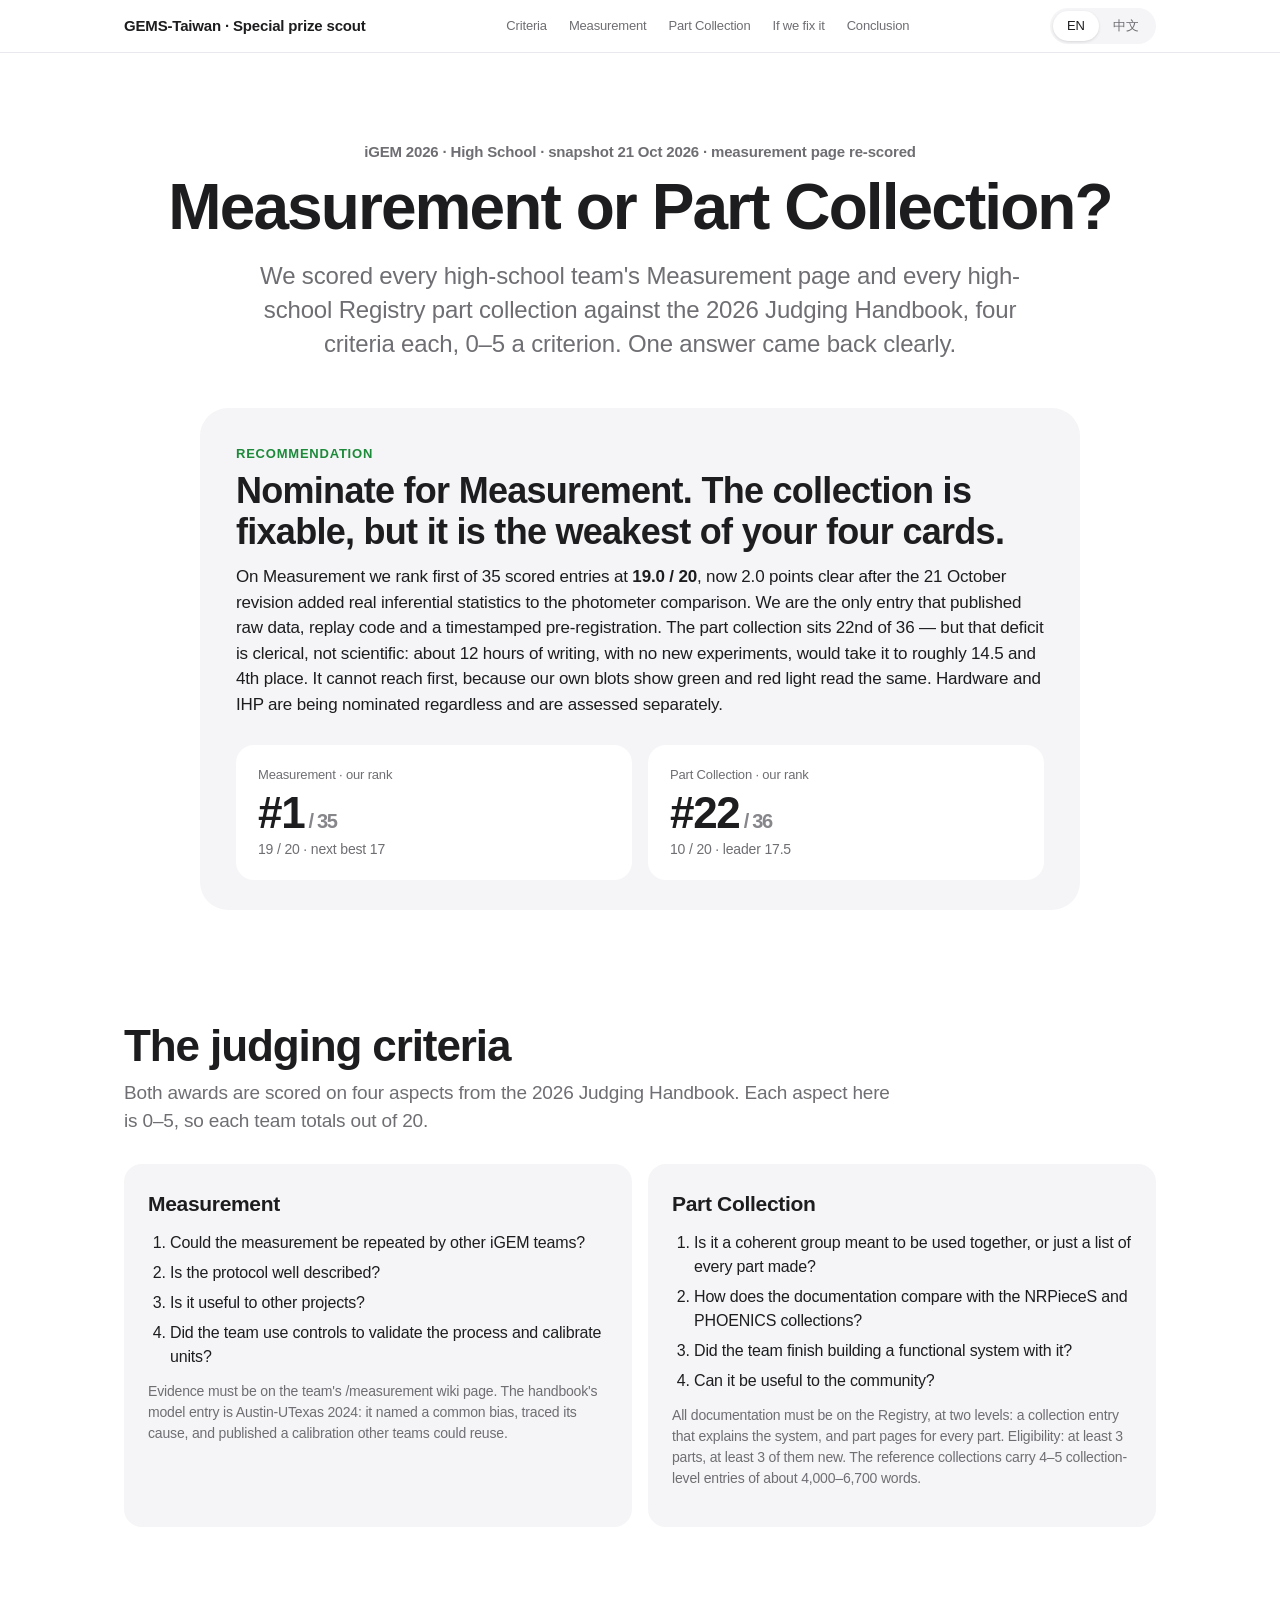
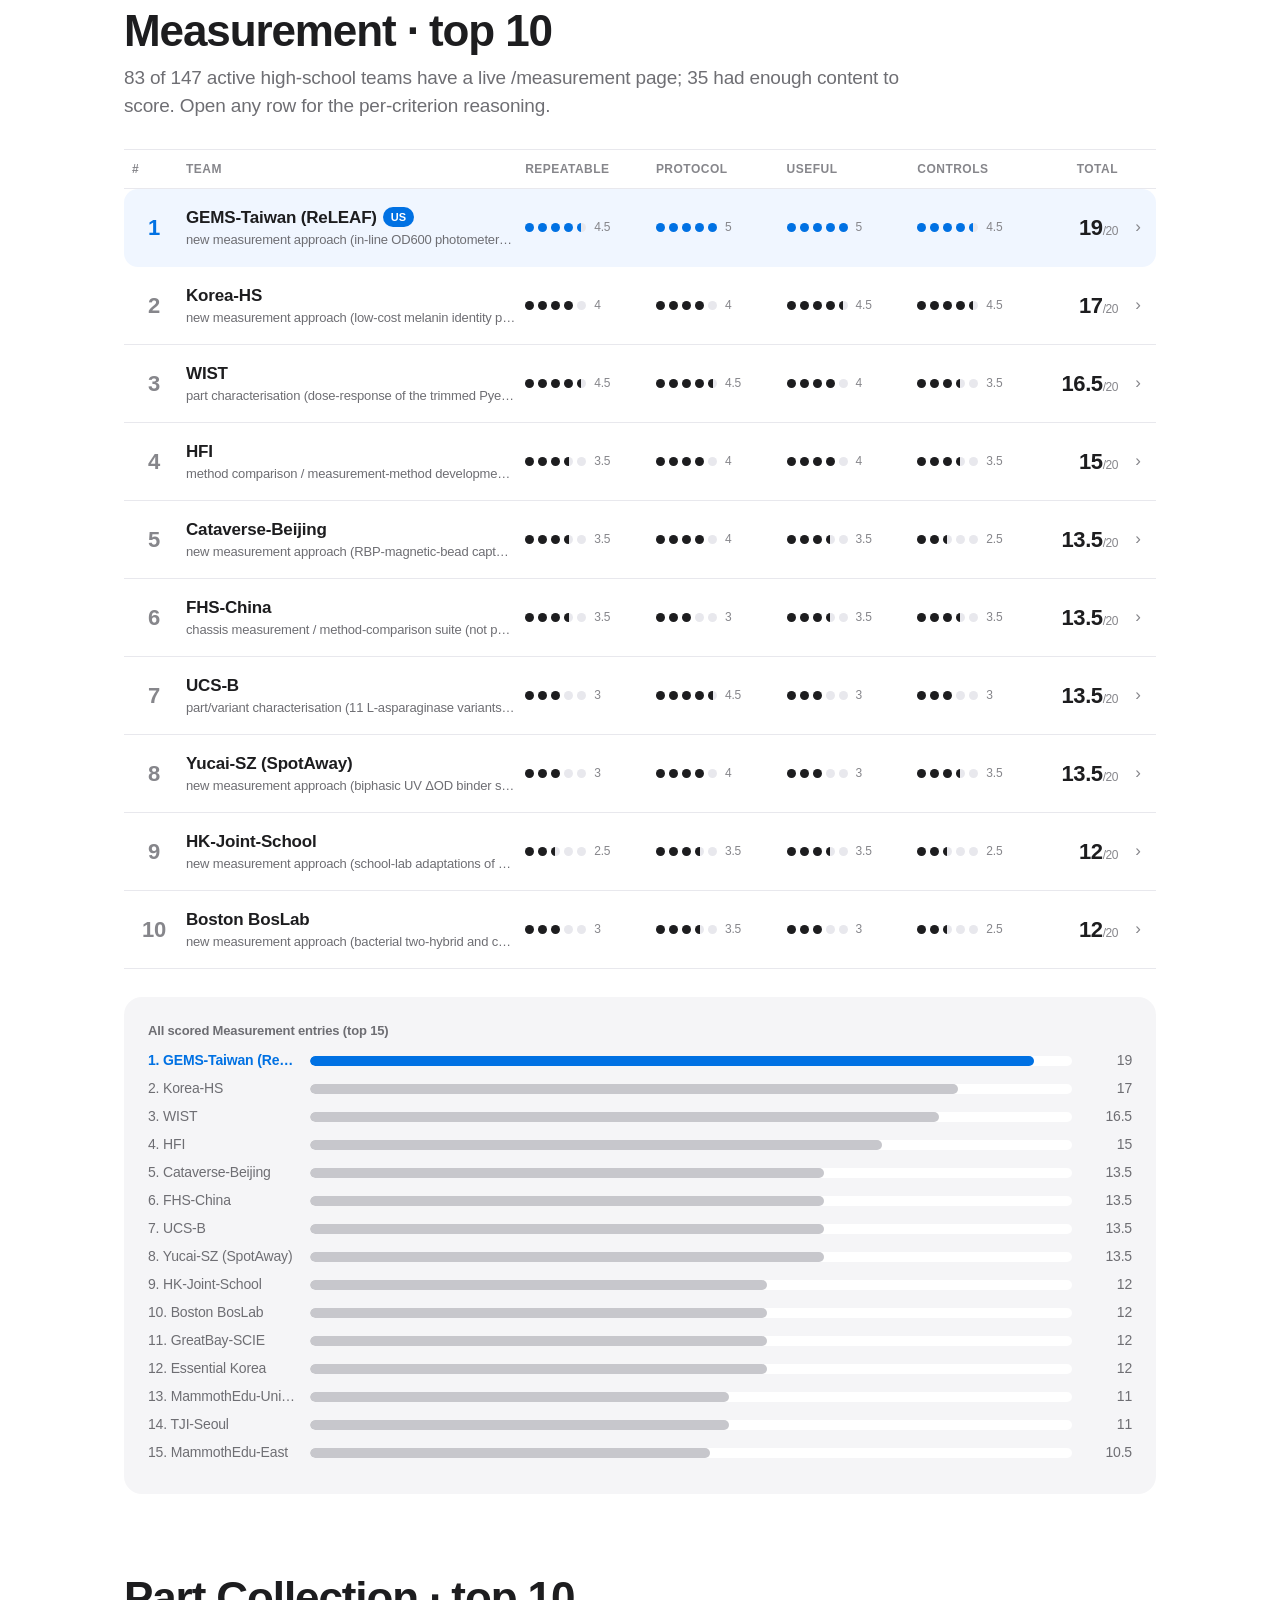
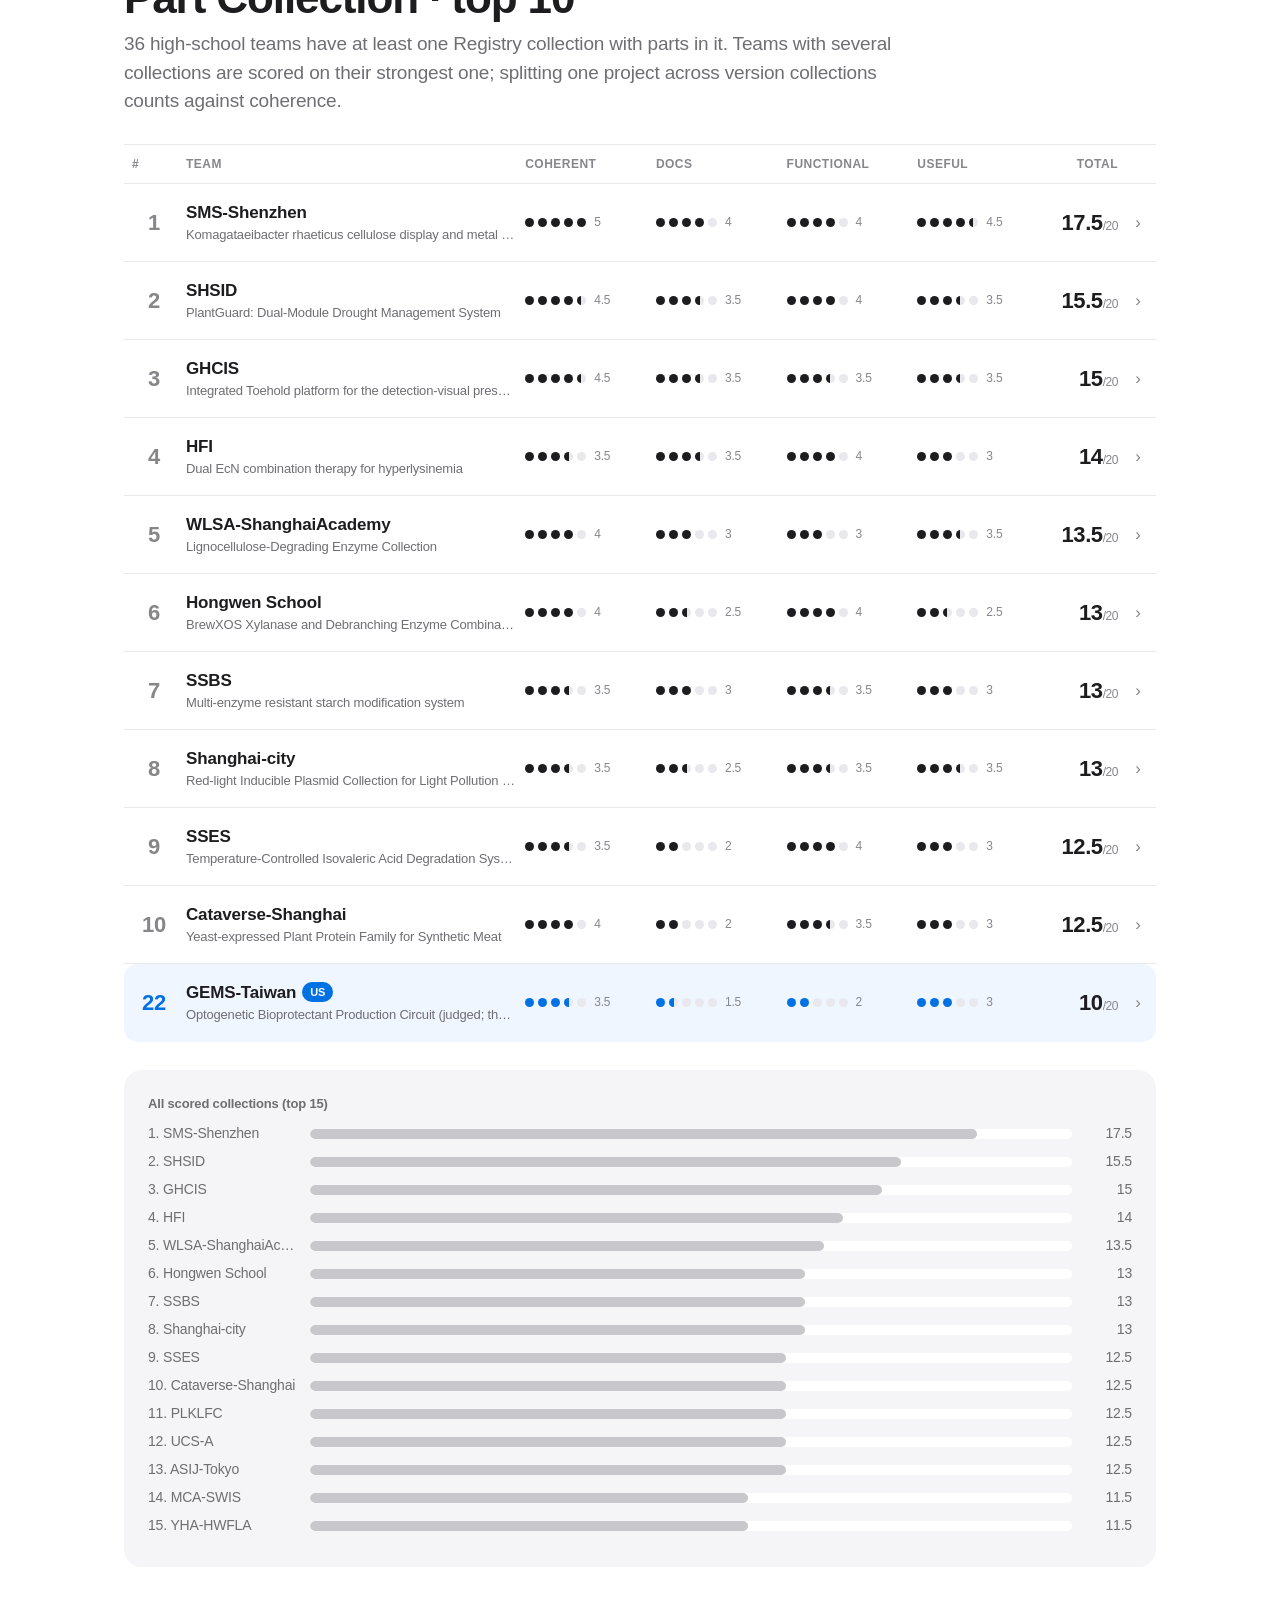
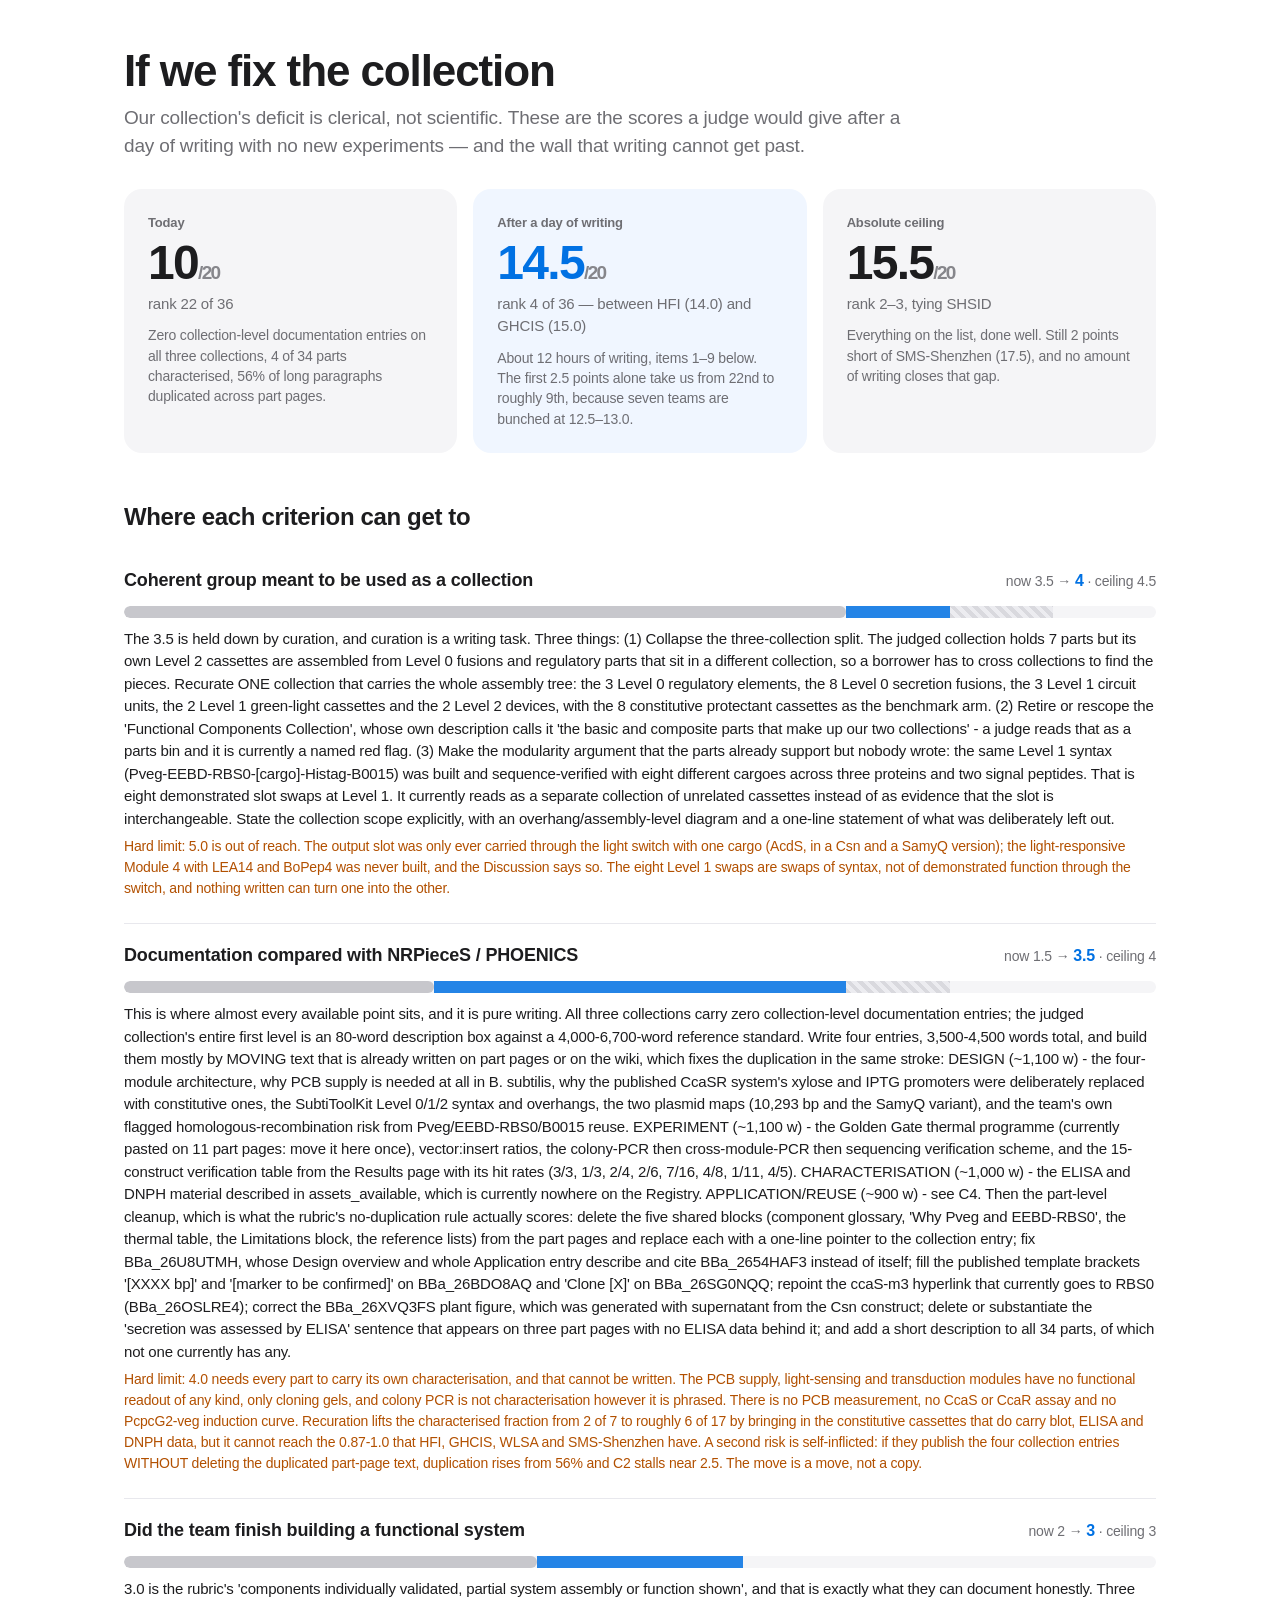
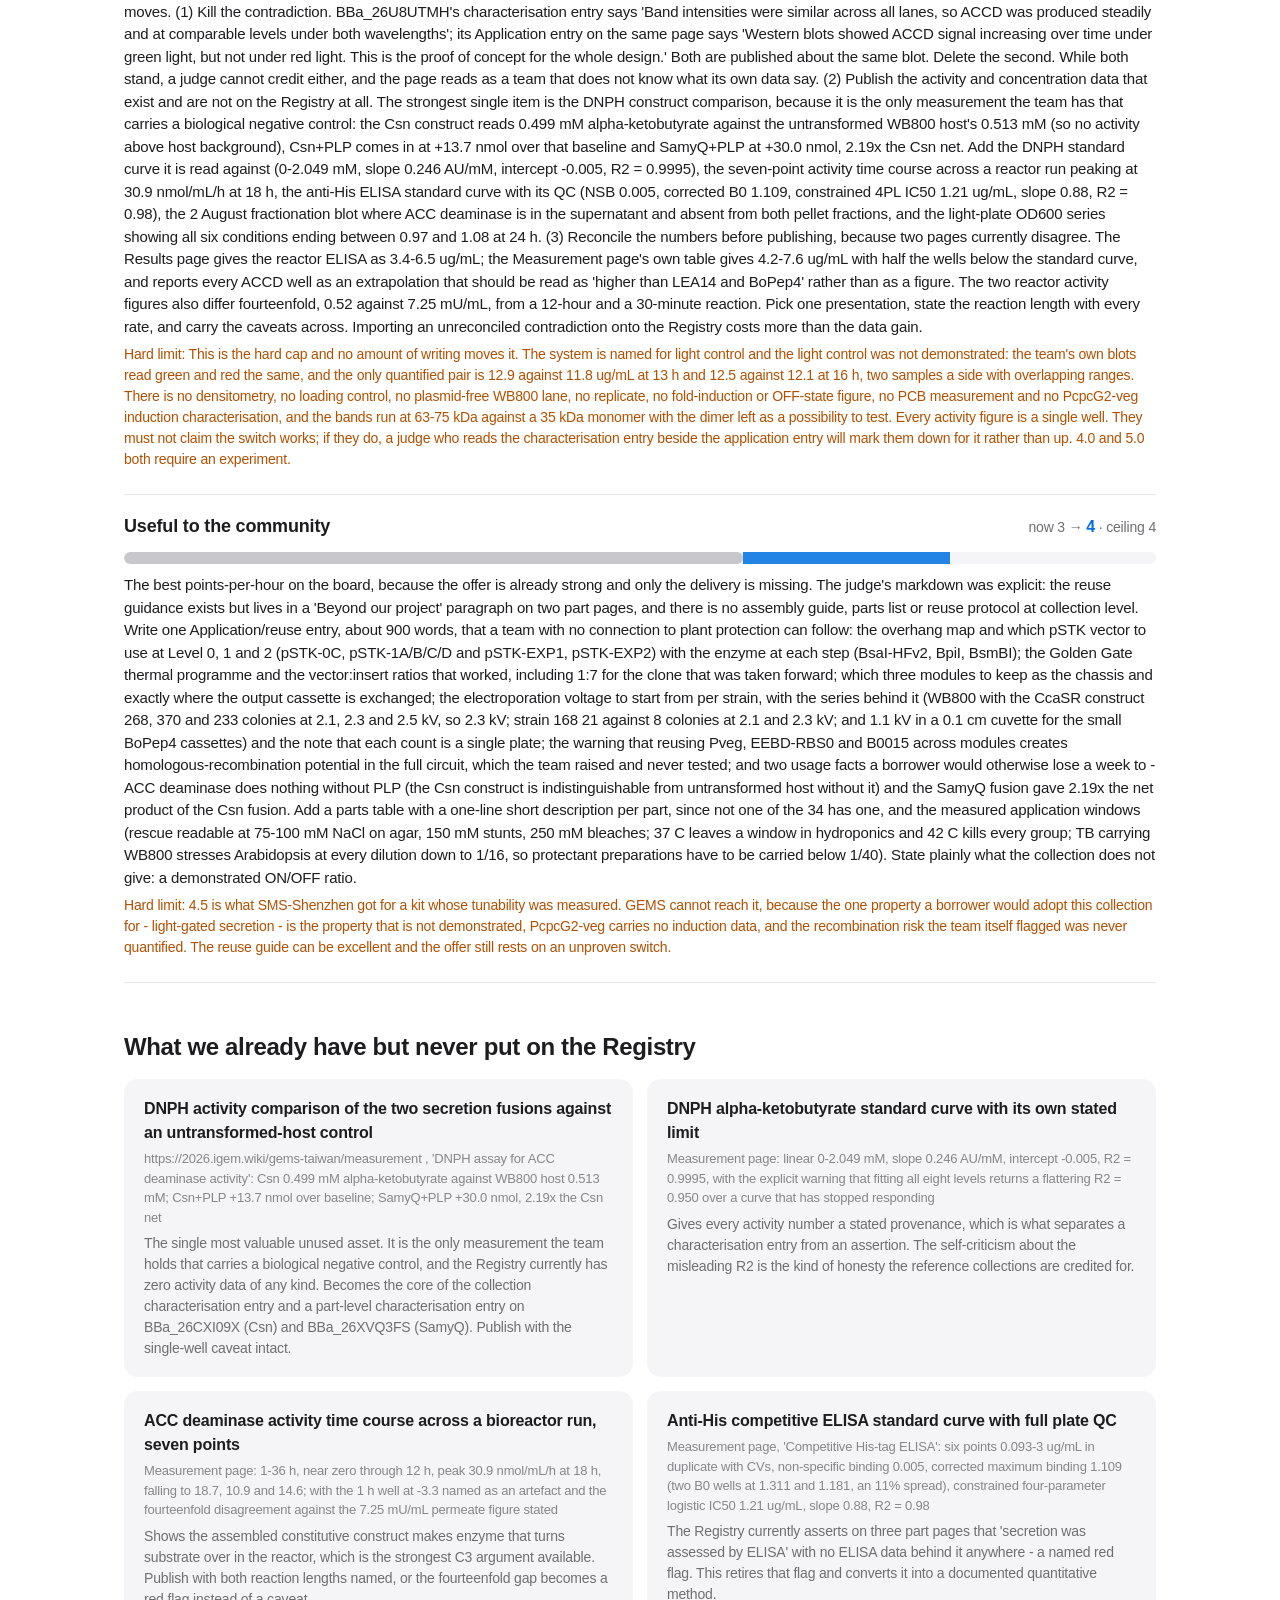
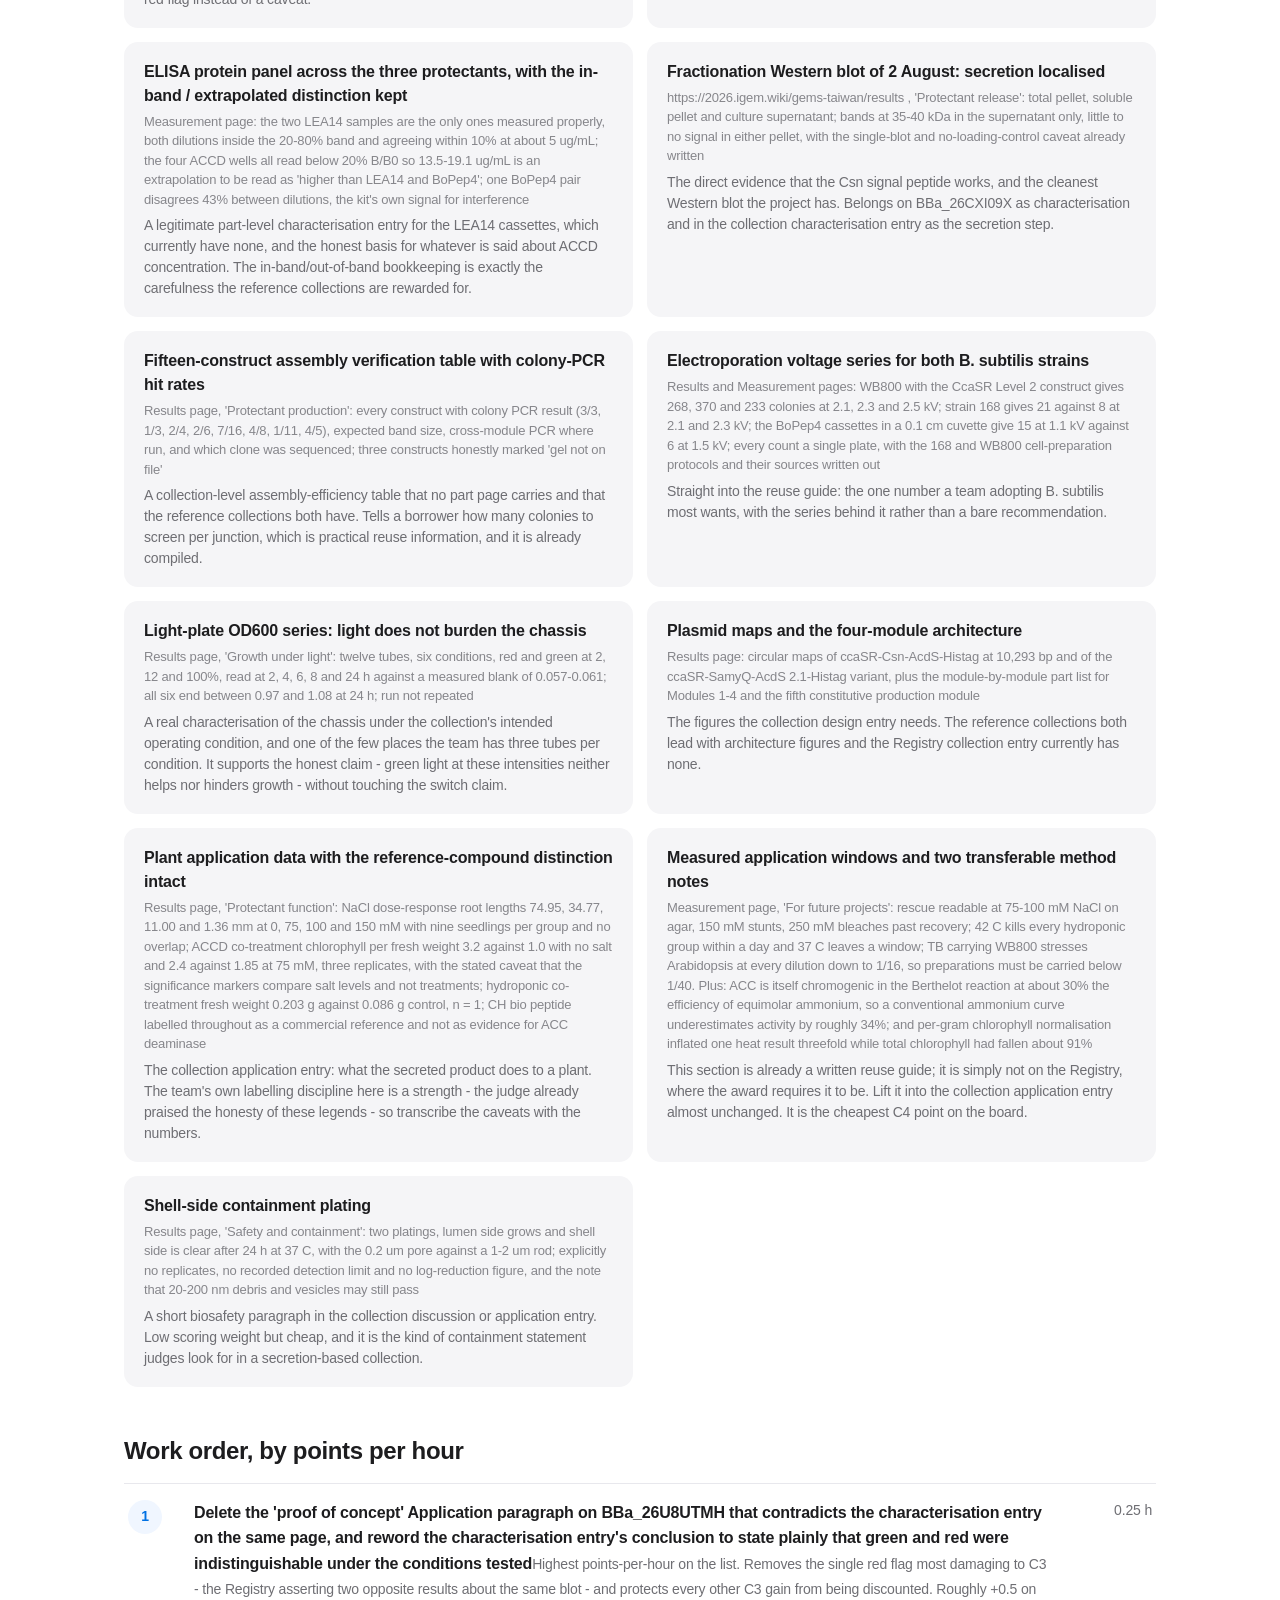
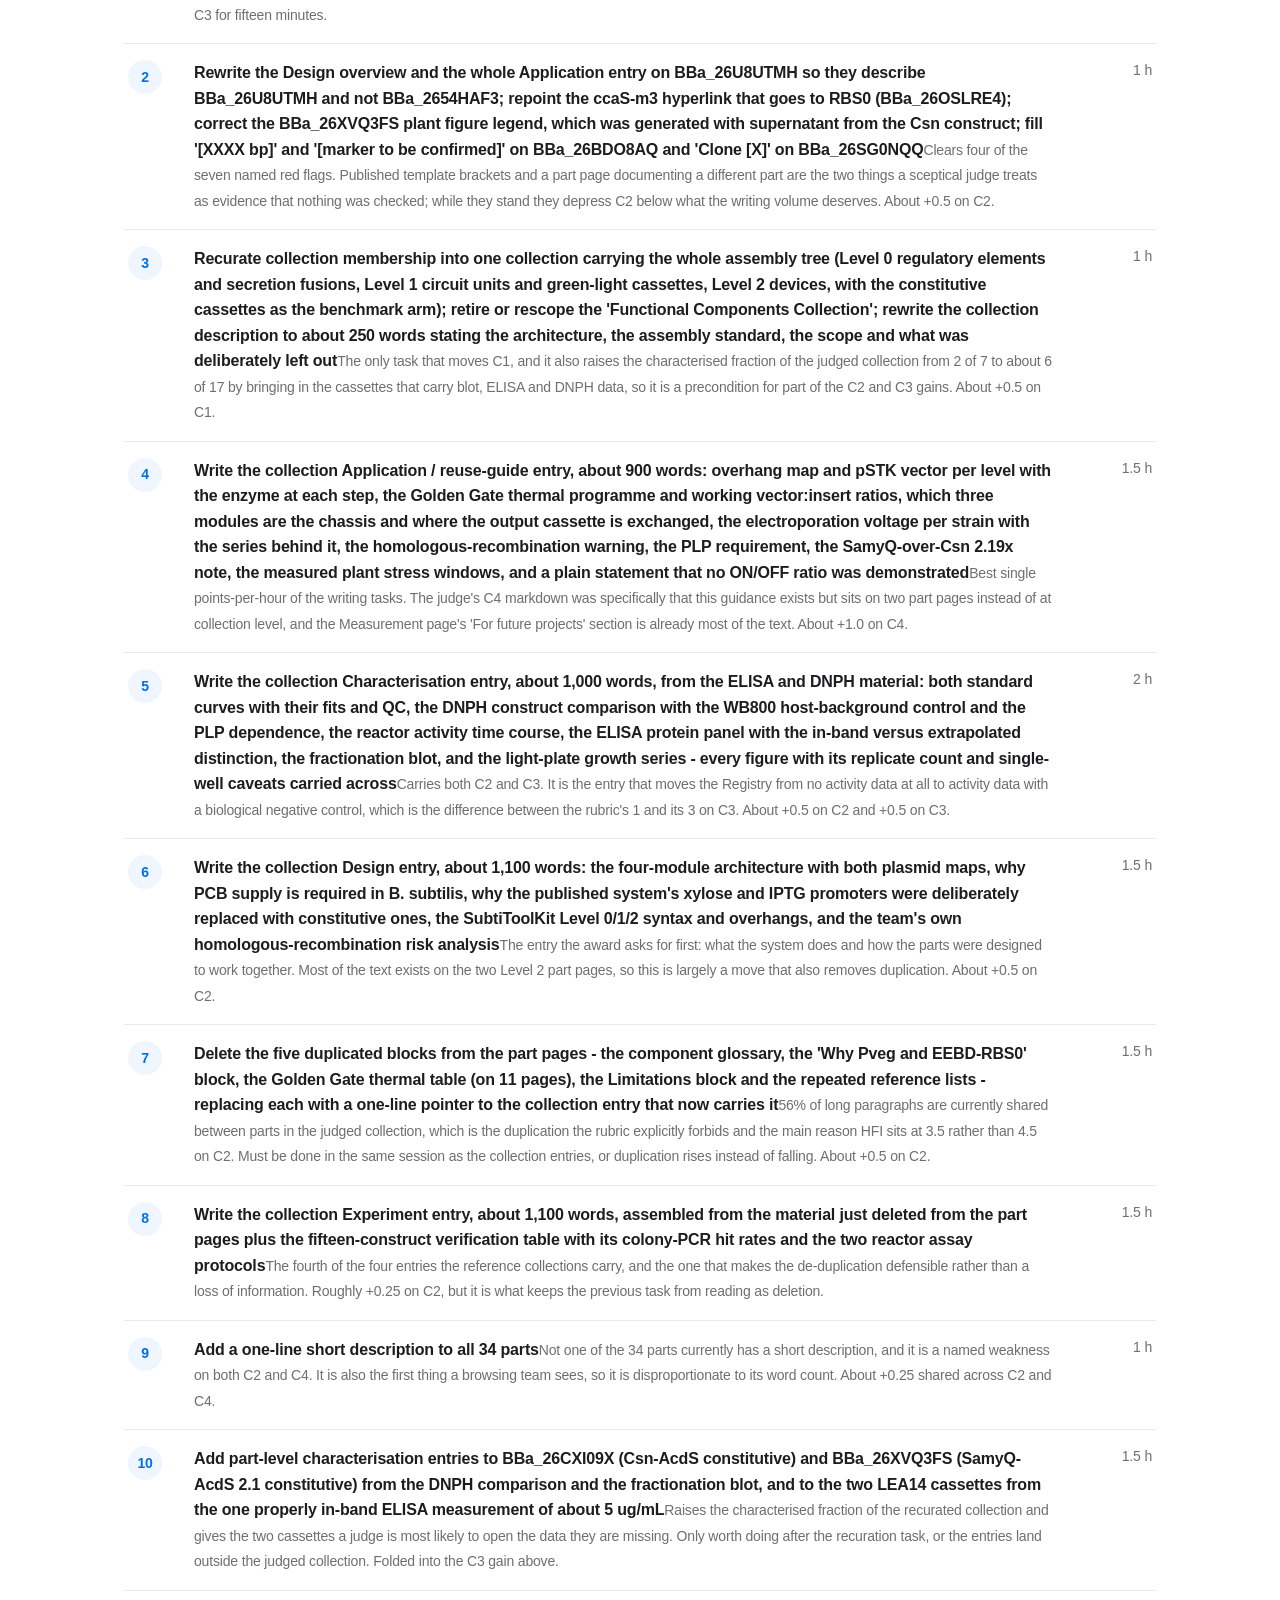
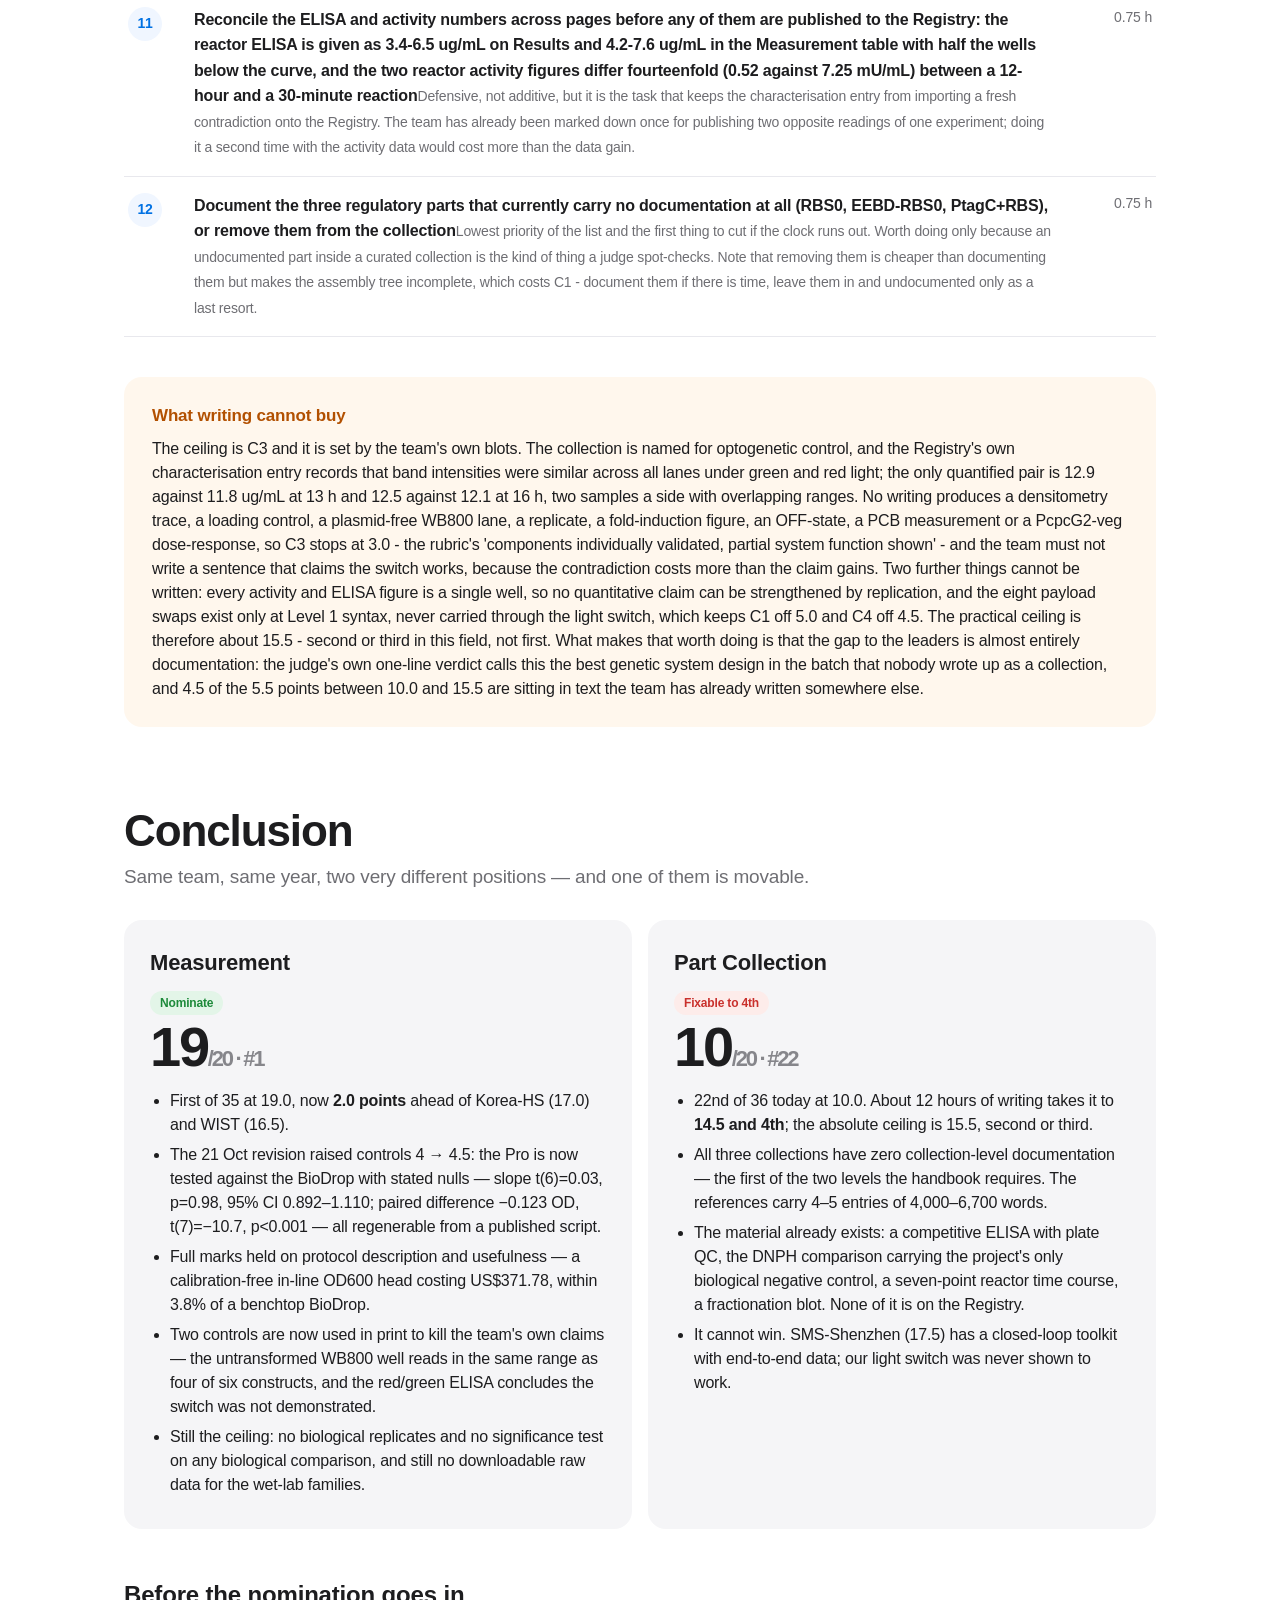
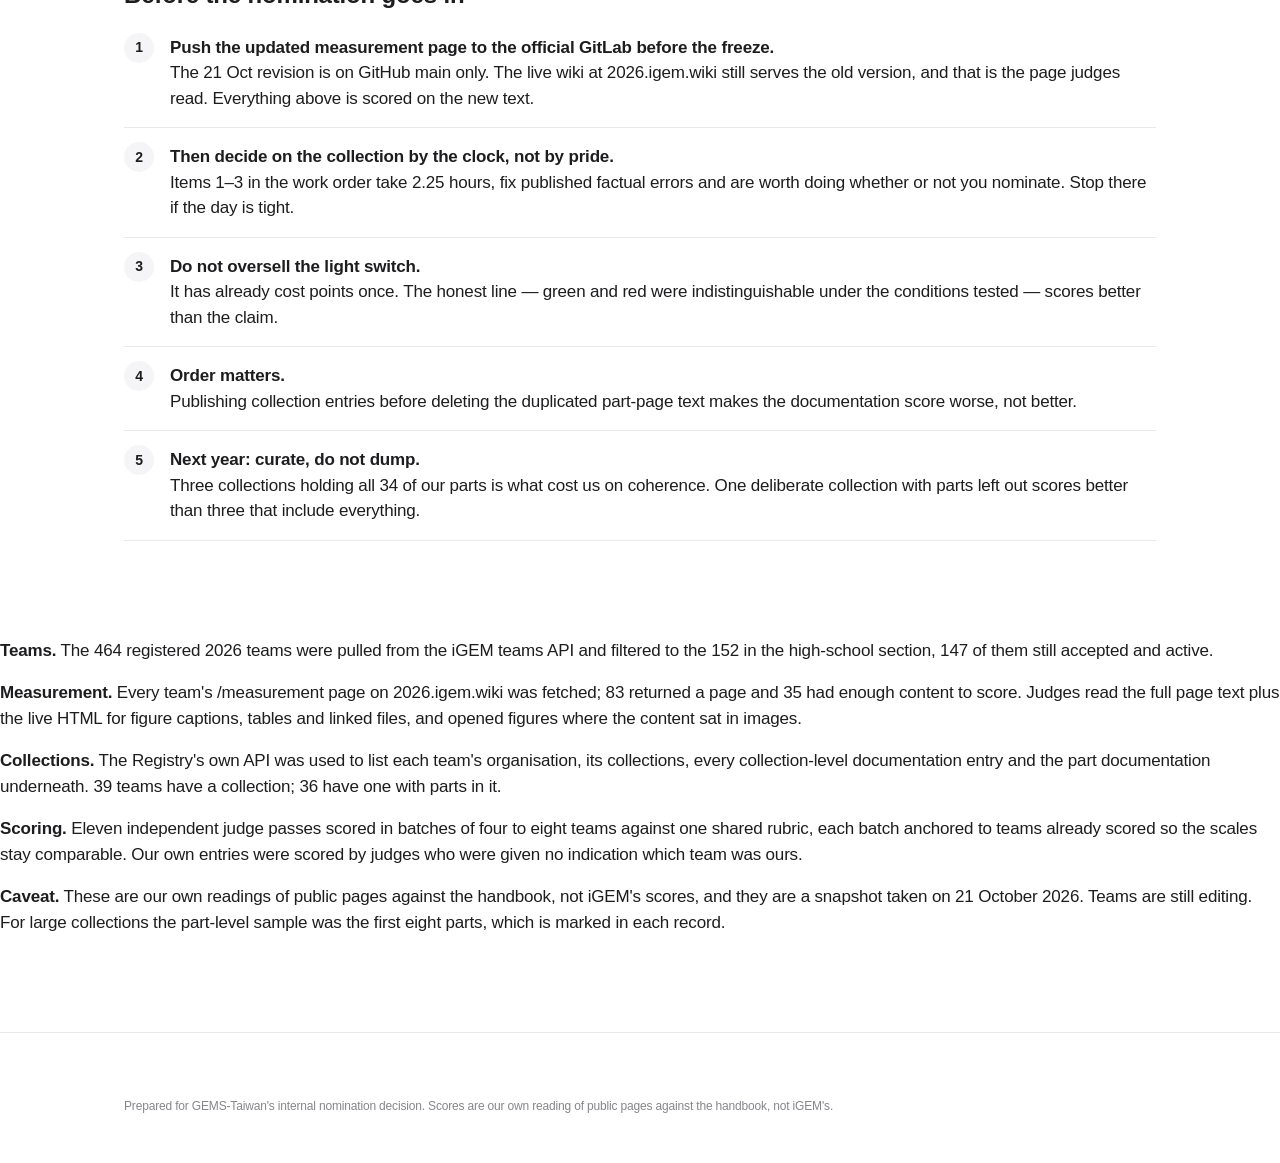
==== commit d18d70b4: "Re-score measurement after the 21 Oct revision: 18.5 to 19.0 Controls 4 to 4.5 — real inferential st" ====
--- a/index.html
+++ b/index.html
@@ -268,7 +268,7 @@
 </div></footer>
 
 <script>
-const D={"meas": [{"team": "GEMS-Taiwan (ReLEAF)", "slug": "gems-taiwan", "url": "https://2026.igem.wiki/gems-taiwan/measurement", "type": "new measurement approach (in-line OD600 photometer + signal-processing calibration), plus a large supporting characterisation set (plant assays, Western/ELISA/DNPH/Berthelot, electroporation)", "c1": 4.5, "c2": 5.0, "c3": 5.0, "c4": 4.0, "total": 18.5, "j1": "The OD600 family is fully redoable from the page plus its one external link: itemised US$371.78 bill of materials, wiring and acquisition loop, a 41-step withdraw-one/add-one silica ladder whose concentration axis is defined by pipetted volumes, and raw per-burst CSVs, the eleven-algorithm replay script, line-for-line firmware estimator ports and a timestamped pre-registration published at gitlab.igem.org/2026/software/gems-taiwan/digital-twin (verified: data/20261010/*.csv, analysis/replay_algorithms.py, PREREGISTRATION.md all present). Marked down because the wet-lab families give tables but no downloadable raw data, several parameters are explicitly unrecorded (seed sterilant and contact time, growth-chamber light and photoperiod, trehalose stock concentration), and key figures for the reactor run, blots and plant weights sit on Results/Plants/Digital Twin rather than here.", "j2": "Every one of the five families carries numbered steps with volumes, times, temperatures and masses (e.g. electroporation at 2.1/2.3/2.5 kV, 300 or 250 Ohm, 25 uF, 0.2 cm cuvette, 3 h recovery; DNPH 0.2% w/v in 2 N HCl, 122 uL reaction at 41 mM ACC, 30 C overnight, read at 540 nm; Berthelot reagent recipes to 0.01 g), materials tables naming manufacturers and catalogue numbers, setup photographs, and explicit 'what went wrong and what we changed' tables (eleven agar failure modes, four failed hydroponic boxes).", "j3": "Several pieces transfer regardless of project: a calibration-free in-line OD600 head agreeing with a benchtop BioDrop to a 3.8% median paired difference (R2 = 0.9999 against the mass standard), the silica-ladder method for calibrating any photometer against a particle that does not grow, two gate rules that cut the worst bubble error from 2.44 to 0.016 OD, a method for matching cheap LEDs by measured output before trusting a light plate, a twenty-fold scale-down of the Penrose and Glick DNPH assay onto a 96-well plate, a measured correction for ACC's own chromogenicity in the Berthelot reaction, and the chlorophyll per-gram artefact warning (stressed group appeared to hold 3x more chlorophyll per gram while total chlorophyll had fallen 91%).", "j4": "Calibration is genuinely strong where it exists: DNPH standard curve on the same plate as the samples, slope 0.246 AU/mM, R2 = 0.9995 over 0 to 2.049 mM with the flattened upper levels named and excluded (the team even flags that fitting all eight gives a flattering R2 = 0.950); ELISA carries blank, NSB (0.005) and B0 (corrected 1.109) wells, a six-point duplicate standard curve, and the team refits the instrument's wrong regression and marks every ACCD well as extrapolated below 20% B/B0; plant runs carry seven named controls including empty-vector WB800 carrier and PLP-only. Against that, most of the biology is n = 1 single wells (the whole strain screen, the ELISA time course, every electroporation count, the single membrane-breach plate), no significance testing is run anywhere, OD is calibrated to 1 um bead equivalents and not to cell mass (stated), and the project's two reactor activity figures disagree fourteenfold (0.52 vs 7.25 mU/mL).", "due_diligence": "strong", "strengths": ["Pre-registered eight numbered predictions with pass thresholds before the silica run, reported that five of eight failed including H6, the premise the shipped estimator had been chosen on, and still published all eleven algorithms", "Raw per-burst CSVs, the replay script, the line-for-line firmware ports and the pre-registration are actually on iGEM GitLab and resolve (data/20261010, analysis/replay_algorithms.py, PREREGISTRATION.md)", "Diagnosed a real instrument bias from their own 434-hour log (91.5% of reference readings on exact integer counts; MAD fence collapsing to zero width) and turned it into two gate rules with a measured payoff, then ran the out-of-sample test", "Failures are reported rather than buried: the 14 August pressure series that does not repeat, heat stress that flattened treated and control plants alike, TB carrier toxic at every dilution tested down to 1/16"], "weaknesses": ["Most wet-lab numbers are single wells or single plates with no replicates and no statistics anywhere on the page; the DNPH strain screen, ELISA time course and electroporation counts are each one reading", "The LPA Western bands run at 63 to 75 kDa while the secreted ACCD construct runs at about 37 kDa, so the optogenetic expression claim is unsettled by the team's own gel, and the light dial does not order by intensity", "Transmembrane pressure, the quantity the membrane section is built around, is never computed: the tables report (P_feed - P_retentate)/2 and the permeate channel is absent", "Page length and the practice of sending key figures to Results, Plants and Digital Twin make the evidence hard to audit in one place, and three references are author-and-year stubs"], "red_flags": ["Band-size contradiction in the optogenetics blot is acknowledged but left unresolved while the LPA section still frames light as the production dial", "A single unreplicated shell-side plate is the only evidence behind the membrane containment claim, with incubation time and temperature unrecorded"], "one_line": "The strongest Measurement entry of the four by a wide margin: a cheap in-line OD600 head validated against a volume-defined silica ladder, a pre-registered eleven-algorithm replay that overturned the team's own favoured estimator, and published raw data and code, let down only by single-well biology and the absence of any statistics.", "one_line_zh": "四隊中明顯最強的一份：自製低成本在線 OD600 光度計以體積定義的二氧化矽標準梯校正、預先登錄的十一種演算法重放推翻了自己原本偏好的估計器，且原始資料與程式碼皆已公開；可惜濕式實驗多為單孔單盤、全頁未做任何統計檢定。", "rank": 1, "ours": true}, {"team": "Korea-HS", "slug": "korea-hs", "url": "https://2026.igem.wiki/korea-hs/measurement", "type": "new measurement approach (low-cost melanin identity package + bare-substrate-controlled flame/char test), with supporting part characterisation", "c1": 4.0, "c2": 4.0, "c3": 4.5, "c4": 4.5, "total": 17.0, "j1": "Every quantitative value is on the page as a per-replicate HTML table (Table 4 logs each tube's OD600, pH, dry mass, A400, slope and R-squared; Table 7 gives all three specimens per formulation), with instrument settings named (SU5000, 15.0 kV, x150, 9.2 mm WD) and SciPy/statsmodels cited; it falls short of 5 only because four flame-test parameters (exposure duration, burner distance, flame temperature, oak moisture) were admittedly not recorded and no data sheets or code are downloadable.", "j2": "Protocols are written as executable steps with concentrations, volumes, wavelengths and scan intervals (acidify to pH 2 with 6 M HCl, redissolve in 1 M NaOH, scan 250-700 nm at 5 nm, fit log10 A over a pre-specified 400-650 nm window), and each is paired with a purpose-built workflow figure; no setup photographs, no troubleshooting section and no downloadable SOP keep it off 5.", "j3": "Section 7 packages four things explicitly for other teams: the balance-plus-spectrophotometer melanin identity assay, carrying the standard through the whole procedure rather than measuring it separately, the bare-substrate exposure control for any coating experiment, and running three standard curves instead of one (which is how they caught that two of theirs carried no signal).", "j4": "A commercial melanin standard was precipitated, washed, dried and scanned alongside the samples (2.5% CV on dry mass) so the control validates the procedure and not just the sample; same-day empty-vector, solvent-only, ingredient-only, bare-oak and marketed flame-retardant controls, CV reported for all fifteen measurements, Hedges' g and 95% CIs beside Holm-corrected p values, and a permutation check beside the Welch test. Held off 5 by n=3 everywhere, a pigment index whose replicates may be technical, and Bradford values extrapolated beyond the standard range.", "due_diligence": "strong", "strengths": ["The bare-oak char control was added late and shrank their own headline claim from 184 um to 77 um; they report the weakened number and say why, which is the single most convincing thing on any of the four pages.", "A melanin standard carried through the entire precipitation-wash-dry-scan procedure in triplicate, turning the standard from a calibrant of the material into a validator of the method.", "They chose W9 over W10 on the standard deviation rather than the mean, and show the arithmetic (removing W10's 0.27% specimen reverses its ranking against both W9 and the commercial product)."], "weaknesses": ["Four flame-exposure parameters were never recorded, so the absolute severity of the test cannot be reproduced elsewhere; the coating mass deposited per specimen was never weighed either.", "No downloadable spreadsheets, raw spectra or analysis code; everything is a page table, so a reader must retype the data.", "n=3 at best, and the coating conclusion does not survive Holm correction (lowest adjusted p = 0.195, and the commercial product also loses significance); the pigment identity rests on solubility and spectral shape, not a chemical identification.", "All seven figures are explanatory graphics; no gel, Western, SEM micrograph or photograph of the apparatus appears on the page."], "red_flags": [], "one_line": "The most rigorous of the four by a wide margin: calibrated units where calibration was possible, a standard carried through the procedure, a bare-substrate control that cost them their own best number, and limits stated plainly rather than papered over.", "one_line_zh": "四隊中嚴謹度明顯最高：能校正的量就給校正單位，標準品全程隨樣品一起處理，裸木對照甚至讓他們自己的最佳數據縮水，且把限制明白寫出而非掩蓋。", "rank": 2, "ours": false}, {"team": "WIST", "slug": "wist", "url": "https://2026.igem.wiki/wist/measurement", "type": "part characterisation (dose-response of the trimmed PyeaR nitrate promoter BBa_26TCX3UM) with a transferable method change: a school-safe Miller assay on an absorbance-only spectrophotometer", "c1": 4.5, "c2": 4.5, "c3": 4.0, "c4": 3.5, "total": 16.5, "j1": "Everything behind the two figures is downloadable and resolves: the tube-level CSV of all 31 tubes with each tube's own OD600, A420, A550, t and V and an 'assayed' flag (verified, 3.5 kB, nothing pre-averaged), the plotting and statistics script that regenerates both figures with a recorded seed and refuses to run unless it loads exactly 21 assayed tubes, and the dated run-day protocol card. The ceiling is coverage rather than documentation: 21 of 27 ladder tubes assayed, one session, six of nine rungs at n = 2, and no repeat run.", "j2": "The linked P2 Nitrate Ladder v2 card is a real SOP: Z-buffer by mass, ONPG concentration and volume, 100 uL culture into 900 uL working buffer, 30 C, a single stop moment and a 90 minute cap, the Miller formula with its t and V, a dilution table with achieved concentrations within 1.6% of nominal, an explicit two-stock mix-up trap, a rationale for each of the two background controls, and a recording sheet for the anaerobiosis trail. The measurement page itself is summary-level and has only five figures, two of them labelled as setup rather than data.", "j3": "Two things transfer cleanly: swapping chloroform for about 0.1% Triton X-100 and 50 mM beta-mercaptoethanol for 1 mM DTT, which removes an IARC 2B agent and an H310 reagent and makes the classic Miller assay runnable by secondary-school students without a fume hood; and the decision to put the quantitative channel on an absorbance readout because a fluorescent protein cannot mature anaerobically and the lab has no plate reader. The pre-registered acceptance gate and the publication of the arm that failed it are a reusable discipline. It is a safer variant of a 1972 standard rather than a new capability, so it is below Austin level.", "j4": "Controls are unusually well chosen: a no-plasmid host and a reporter-less logic plasmid carrying the same PyeaR part both read about zero Miller units at 0 and 16 mM, anoxia is a hard gate that voided three earlier nitrate days, the LOD is derived as the pooled blank plus three SD (41.2 +/- 4.8 MU, threshold 55.5 MU), and the midpoint is quoted as a bracket with a 4000-fit bootstrap (median 2.25 mM, 95% interval 1.60 to 27.27 mM) rather than a false EC50. But the unit is explicitly arbitrary: there is no beta-galactosidase standard, the modified reagents have never been run side by side with the classic ones so no conversion factor exists, the constitutive-lacZ capacity control is designed and unrun, and the six-blank assay noise floor specified in the run card has never been run across four runs.", "due_diligence": "strong", "strengths": ["Pre-registered the acceptance rule (>=3x ON/OFF with a monotonic transfer function) on 2026-08-02, fifteen days before the 2026-08-17 ladder, benchmarked the 3x floor against the 5.3 to 8.1x range Zuniga et al. 2021 measured in DH5alpha, applied the same gate to both arms and published the lactate arm as a failure", "Caught a confound before running: nitrate is both inducer and anaerobic electron acceptor, so the original ladder would have been a growth curve in disguise; the redesign (aerobic pre-grow, inducer-first, fixed 4 h shift, 2x2 pilot gate) is documented, and the proposed fumarate fix was withdrawn with a cited reason (Iuchi and Lin, PNAS 1987)", "Raw tube-level CSV, a seeded regeneration script and the dated protocol cards are all downloadable and work; the script asserts the tube count so the figures cannot drift from the data"], "weaknesses": ["One session, 21 of 27 tubes, six rungs at n = 2, and the two replicates that reach the plateau disagree by about twofold, which is why the bootstrap cannot bound the midpoint from above", "Miller units here are not Miller units: the Triton/DTT substitution was never run against the classic reagents, so absolute values are uncalibrated and uncomparable outside this page", "The assay noise floor (six reagent blanks) and the constitutive-lacZ capacity control are both specified and both unrun, so there is a biological baseline but no instrument baseline", "Four of the five method entries in the second half (gas vesicle opacity, heat collapse, ultrasound, phase contrast) produced no dataset, so the page's measured content is one promoter in one session"], "red_flags": [], "one_line": "A small but genuinely rigorous entry: one promoter characterised against a gate fixed in writing before the data existed, with the raw tubes, the seeded script and the protocol card all downloadable, and a school-safe Miller variant worth copying, held back by a single session of n = 2 rungs and an admittedly arbitrary unit.", "one_line_zh": "規模小但紮實：以資料產生前就書面訂定的門檻檢定單一啟動子，原始試管數據、固定亂數種子的繪圖程式與實驗卡皆可下載，並提出值得他隊採用的中學安全版 Miller assay；缺點是僅一次實驗、多數劑量只有 n=2，且單位自承為任意單位。", "rank": 3, "ours": false}, {"team": "HFI", "slug": "hfi", "url": "https://2026.igem.wiki/hfi/measurement", "type": "method comparison / measurement-method development (lysine quantification, bacterial co-aggregation, kill-switch lysis); not part characterisation", "c1": 3.5, "c2": 4.0, "c3": 4.0, "c4": 3.5, "total": 15.0, "j1": "Every assay links to a numbered protocol on /experiments (3.1-3.7) with volumes, times, temperatures, kit reconstitution steps, an instrument table with models (Agilent 1260, Leica DMi8, Kainuo K6700FLA) and a reagent table with catalogue numbers; the HPLC gradient and MS mode are fully specified, and Figure 2A shows the raw EIC/MS screenshot. What is missing is raw data: no sheets, no ImageJ macro or threshold/rolling-ball values, no scale calibration for the micrographs, and the arabinose induction concentration never appears.", "j2": "Protocols are genuine SOPs (e.g. 3.4 gives the 10/10/20 uL reaction table, 5 min boiling bath, 10 s cooling, 170 uL 60% ethanol, 5000 g 5 min, read within 30 min) and each one states purpose, materials, equipment and numbered steps; only troubleshooting sections and downloadable SOP files are absent, though method failures are narrated in the Results.", "j3": "The transferable content is real and deliberately framed for reuse: a three-way comparison of kill-switch readouts (OD600 vs CFU vs supernatant GFP-release RFU) with a selection table, and a documented demonstration that ninhydrin/kit colorimetry is unusable in whole-cell catalysis with FDAA-HPLC-MS as the arbiter. Any team with a lysis circuit or an amino-acid readout can adopt both tables. Held below 5 because nothing is calibrated to a shared standard, so numbers are not comparable across labs.", "j4": "Blank, uninduced and genetic controls throughout (blank medium ruling out abiotic lysine loss, wild-type EcN vs EcN dldcC, non-induced vs arabinose), two standard curves (R2 = 0.9954 ninhydrin, 0.9985 HPLC-MS), results in absolute units (mg/mL lysine, CFU/mL) with error bars and p-values. Weakened by: lysine consumption never normalised to biomass, no positive control for aggregation, the ImageJ quantification is one field per condition with no replicates or statistics, and the page's claim of a 13C6-lysine internal standard with negative-ion SIM is contradicted by its own protocol, Table 2 and the instrument screenshot (ES-API positive, external standard).", "due_diligence": "strong - each method is introduced with literature on its known limits (Lee & Takahashi 1966, Stauss 2024 on ninhydrin specificity, Ayon 2019 on Marfey's reagent), the failed method is kept on the page and the three kill-switch readouts are benchmarked against one another; no engagement with iGEM-wide calibration practice (no InterLab/fluorescein or microsphere calibrant) keeps it short of exemplary.", "strengths": ["Measurement is treated as the object of study: a failed assay (ninhydrin) is kept, diagnosed and replaced by HPLC-MS, with a side-by-side comparison table", "Protocols on /experiments are true SOPs with instrument models and reagent catalogue numbers, and lysine and viability are reported in absolute units (mg/mL, CFU/mL) with standard curves and statistics", "Three orthogonal kill-switch readouts compared on the same strains, with a table telling another team which one to pick for screening, kinetics or confirmation"], "weaknesses": ["Internal contradiction about the quantification chemistry: the Principal section claims a 13C6-lysine internal standard and [M-H]- SIM, while the protocol, Table 2 and the raw spectrum show positive-ion ESI with external-standard calibration", "The co-aggregation quantification is n = 1 field per ratio with no error bars, no stats and no scale bar, yet is said to match simulation predictions although counts fall from 16 (1:1) to 14 (1:2) and mean core area is flat between 2:1 and 1:1 (15.04 vs 15.24 um2)", "The kill switch is declared effective although Figure 6 shows induced cultures still at ~1-1.5e8 CFU/mL, a reduction of roughly half a log, far below any containment standard; the text never states the magnitude", "No raw data, sheets or image-analysis parameters are downloadable, and Figure 2C/D carry a copy-pasted title (\"Growth curve of EcN and EcN dldcC\") over lysine-concentration axes"], "red_flags": ["Measurement-page method description contradicts the team's own protocol and raw instrument output (internal vs external standard, positive vs negative ion mode)", "Kill-switch efficacy over-interpreted relative to the ~0.5 log CFU reduction actually plotted", "Mislabelled panel titles on Figure 2C/D"], "one_line": "The most method-literate page of the four: failed assays are diagnosed rather than hidden, protocols are real SOPs and results are in absolute units, but the microscopy arm is a single field and the page's own description of the HPLC-MS quantification contradicts its raw data.", "one_line_zh": "四者中最具方法學意識的一頁：失敗的檢測被診斷而非隱藏，實驗流程是真正可照做的 SOP，數據也以絕對單位呈現；但顯微鏡那一段每組只有一個視野，且頁面對 HPLC-MS 定量方式的描述與自家原始數據互相矛盾。", "rank": 4, "ours": false}, {"team": "Cataverse-Beijing", "slug": "cataverse-beijing", "url": "https://2026.igem.wiki/cataverse-beijing/measurement", "type": "new measurement approach (RBP-magnetic-bead capture + Ce-UiO-66 nanozyme colorimetry read out as a smartphone (R+G)/B ratio)", "c1": 3.5, "c2": 4.0, "c3": 3.5, "c4": 2.5, "total": 13.5, "j1": "The preparation and assay protocols carry real numbers (6 mg beads coupled with 360 ug RBP at 1 mg:60 ug, 60 uL each of 50 mg/mL EDC and Sulfo-NHS, 15 min activation, 90 min coupling, 2.9 g ceric ammonium nitrate in 10 mL, 100 C oil bath 15 min, 30 uL beads + 5 uL Ce-UiO-66@RBP, 37 C 20 min, 200 uL 5 mM pNPP, 10 min) and the readout tool and formulas are named, so another team could rebuild it; but no raw RGB values, no photographs of the colorimetric tubes, no bead or RBP source details and no account of how the bacterial stock titre was established.", "j2": "Best-formatted protocols of the four: separate Materials and numbered Procedures for bead coupling, MOF synthesis, TEM, sensitivity, specificity and spiked-milk testing, with concentrations, buffers, temperatures and times throughout. No troubleshooting, no setup photographs of the measurement step and no downloadable SOP.", "j3": "The (R+G)/B smartphone colorimetric quantification and the cheap Ce-UiO-66 nanozyme amplifier are usable by any team with a colour-generating assay, and the cost comparison against a noble-metal nanoflower system is the kind of argument other teams can act on; it stops short of Austin-level because the pipeline is only ever demonstrated with their own RBP probes and never calibrated against an instrument or a reference method.", "j4": "There are standard curves (R2 = 0.9481, 0.9746), a PBS blank, a non-target (E. coli) control, an unspiked-milk control, claimed triplicates and LOD/RSD arithmetic - but the units are an arbitrary colour ratio, nothing is back-calculated to CFU/mL and verified, the bacterial concentrations themselves are never confirmed by plate count or OD calibration, no recovery percentage is computed for the spiked milk, the standard-curve points in Figure 6 carry no error bars, and the LOD derivation is dimensionally wrong (3 x SD_blank / slope on a log10-CFU axis cannot yield 12.7 or 10.4 CFU/mL, and both are below the lowest concentration tested).", "due_diligence": "some - traditional detection methods are criticised with three citations, LOD/RSD definitions are referenced (Armbruster 2008; Jarvis 2007), and the system is explicitly benchmarked against the SubCat-Greatbay 2025 four-in-one nanoflower on cost and dynamic range; the benchmark is a vendor price table and a quoted range rather than any head-to-head measurement in their own hands.", "strengths": ["A genuinely new, low-cost readout: Ce-UiO-66 nanozyme amplification with a phone-extracted (R+G)/B ratio, costed against a noble-metal prior art", "Protocols are complete enough to reproduce the probes: coupling ratios, buffers, EDC/Sulfo-NHS amounts, oil-bath synthesis, TEM sample preparation", "Coupling conditions were optimised empirically (A650 across 4/25/37/50 C x 15-60 min) rather than assumed, and the optimum is carried into every later assay"], "weaknesses": ["Quantification never reaches calibrated units: no plate-count verification of the spiked titres, no CFU back-calculation of unknowns, no recovery % in milk, no comparison with a reference method", "The headline LOD of 10.4 CFU/mL is not supportable - it is computed from a slope in units per log CFU, lies below the lowest tested point (10^1), and implies capturing ~10 cells from 1 mL without enrichment", "Figure 7 contradicts the text: the E. coli + B. subtilis mixture reads 0.93 vs 2.31 for B. subtilis alone in panel A, yet the page states detection performance 'remains unaffected' in the presence of other species", "Error bars across the bar charts are implausibly small for a photograph-based colour readout, suggesting technical replicates of one image rather than independent runs"], "red_flags": ["Specificity conclusion directly contradicted by the team's own mixed-culture data", "LOD figure that is dimensionally invalid and extrapolated below the measured range", "Standard curves plotted as single points with no error bars despite a claim that all data are triplicate"], "one_line": "A well-protocolled and genuinely novel cheap colorimetric detection platform whose analytical validation is softer than it claims: arbitrary colour-ratio units, an unsupportable LOD, and a specificity conclusion its own figure contradicts.", "one_line_zh": "一套流程寫得紮實、確實新穎的低成本比色檢測平台，但分析驗證不如其宣稱嚴謹：單位是任意的色彩比值、偵測極限的算法站不住腳，特異性的結論還與自家圖表相互矛盾。", "rank": 5, "ours": false}, {"team": "FHS-China", "slug": "fhs-china", "url": "https://2026.igem.wiki/fhs-china/measurement/", "type": "chassis measurement / method-comparison suite (not part characterisation, not a wholly new method)", "c1": 3.5, "c2": 3.0, "c3": 3.5, "c4": 3.5, "total": 13.5, "j1": "Every run carries a date, inoculum volume, medium, temperature, agitation and n per time point (e.g. 500 uL into 100 mL MRS, 14 h at 4 C then 37 C static; run 2 5% inoculum, 22.5 mL into 422.5 mL, 42 tubes), and the OD/CFU numbers are printed in-page rather than only plotted; but the plate-reader model is openly 'to be supplemented', the named raw sheets (副干酪乳杆菌生长曲线OD CFU-2026-7-23.xlsx) are not downloadable anywhere on the page, and the CFU plating dilution scheme is not given.", "j2": "Methods are written as compressed but quantitative paragraphs (heat-inactivation 100 C 20 s, centrifuge 14,000 rpm 4 C 10 min, dry 55 C overnight, agarose 1% 90 V 30/45 min, fluorometer blank-standard-measure workflow) with the control named for each readout; what is missing is numbered SOP form, any setup figure, troubleshooting, and a downloadable protocol.", "j3": "The OD600-vs-OD630 head-to-head is directly reusable by the many teams whose plate reader only carries a 630 nm filter, and the conclusion is stated as a usable boundary (OD630 only in the early exponential window, non-monotonic above ~1.2); the fluorometer-vs-UV 2-4x discrepancy and the retired gravimetric assay are also transferable, but nothing is delivered as a calibration model or a standard other teams can apply to their own instrument.", "j4": "Real controls throughout (uninoculated CK medium blank, empty-cuvette zero, empty-tube tare, fluorometer blank plus 100% standard with coefficient correction), results in absolute CFU/mL benchmarked against the >=10^6 CFU/mL regulatory line, SD and n reported for the 12.5-17 h OD points, and a genuine two-instrument cross-check; against that, the whole CFU series is single-plate with no replicates or stats, the temperature arm is n=1 per condition, and there is no OD-to-cell-count standard curve.", "due_diligence": "some", "strengths": ["Numbers are on the page with their n, control and failure mode attached: OD600 means with SD, the CFU series, the OD600/OD630 divergence (1.183 at 23 h falling to 0.816 at 24 h while OD600 keeps rising to 1.913)", "Keeps and publishes a negative result: gravimetric precipitate share stayed in a 0.1-2.7% band with no growth trend, and the assay was retired with the reason (balance error exceeds biological signal at 1.8 mL) and the documented next step", "Two-instrument cross-check with a mechanistic explanation: UV A260 reads 2-4x above the fluorometer on every replicate because A260 counts RNA and free nucleotides, which is the measured justification for routing quantification through the fluorometer", "Disciplined about what OD can and cannot say: OD past 7 h is shown to include dead cells because CFU stalls while OD climbs, so OD is reported as a biomass proxy and never as viability"], "weaknesses": ["No raw data available: the .xlsx sheets and the 2026-10-04 results deck are named repeatedly but never linked or uploaded, so the tables cannot be checked or re-analysed", "The viability claim rests on single-plate CFU counts with no replicates and no statistics, which is the one series the regulatory comparison depends on", "Instrument provenance is incomplete (plate-reader model 'to be supplemented', fluorometer model not stated), and one figure (M-01) is still marked 'to be redrawn from the raw sheets'", "No calibration deliverable: no OD-to-cell-count standard curve, no reference-material calibration, nothing another team could adopt as a unit conversion", "Due diligence is regulatory rather than methodological: the 2005 Chinese probiotic rule is cited as the benchmark, but prior iGEM measurement work (calibrant kits, Interlab-style OD calibration) is never surveyed or improved upon"], "red_flags": ["Unfulfilled placeholders left live on a judged page: 'to be supplemented' (plate-reader model), 'to be redrawn' (figure M-01)", "Charts render only with JavaScript; a text fallback exists but the plotted data is not otherwise tabulated for two of the panels"], "one_line": "The most honest and most quantitative page of the five, with real controls, printed numbers and a published negative result, held back from the top band by single-plate CFU counts, missing instrument provenance and raw sheets that are named but never linked.", "one_line_zh": "五份中最誠實、數據最紮實的一頁，有實際對照、列出數字、也保留了陰性結果；但 CFU 僅單盤無重複、儀器型號未補齊、原始試算表只提名稱卻未提供下載，因此進不了最高分段。", "rank": 6, "ours": false}, {"team": "UCS-B", "slug": "ucs-b", "url": "https://2026.igem.wiki/ucs-b/measurement", "type": "part/variant characterisation (11 L-asparaginase variants plus 3 signal-peptide fusions) using established literature assays", "c1": 3.0, "c2": 4.5, "c3": 3.0, "c4": 3.0, "total": 13.5, "j1": "The assay recipes are repeatable to the microlitre and the docking run is fully specified (grid centre 5.604, -30.07, -21.967; 40x40x40; exhaustiveness 8; num_mode 50), but only derived numbers are published: Table 3 and 4 give Km, kcat and kcat/Km with no replicate count, no error and no underlying absorbances, the activity standard curve was supplied by an outside company rather than measured by the team, and nothing is downloadable.", "j2": "The strongest axis: numbered procedures with reagent tables in microlitres, incubation times and temperatures, 12,000 rpm/10 min/4 C spins, exact 10 and 20 minute colour-development windows, buffer molarity and pH, and the full ligand/receptor preparation chain. Marked down for a half-life protocol that says 37 C in the rationale and 30 C in the procedure, and for an activity equation whose terms are only partly defined.", "j3": "The written comparison of indophenol blue against Nessler's reagent, with the throughput and batch-variability reasoning for switching between screening and kinetics, is reusable by any team quantifying ammonia, and the docking-to-kinetics-to-half-life pipeline is a sensible template; but every assay is taken as-is from the cited literature and nothing is calibrated or benchmarked in a way other projects could adopt.", "j4": "Both colorimetric methods have standard curves, wild-type and TCA-quenched blanks are run per tube, and Fig 3 shows n=3 with error bars and compact-letter significance groups. Against that: the kinetics and half-life data carry no replicates or error at all, no commercial asparaginase of known specific activity is run as a positive benchmark, and half-lives of 8.5-22 h are extrapolated from a time course of 1-48 minutes.", "due_diligence": "some", "strengths": ["Protocol writing is the best of the four: another team could run the indophenol-blue and Nessler assays from this page without consulting anything else.", "The method choice is argued rather than asserted: indophenol blue for sensitivity and product stability in screening, Nessler for 10-minute colour development when the kinetics panel made 1-hour incubations impractical.", "Fig 3 carries three points per bar, error bars and letter-coded significance groups, which is more statistical discipline than the text itself claims."], "weaknesses": ["The text does not match its own figure: it names 125 and 269 as substantially reduced when sample 1 (125) sits at control level and the lowest bar is sample 2 (178), and it never mentions sample 9 (299), which is the highest bar in the panel.", "Half-lives reported in hours are extrapolated from a 48-minute time course, and inactivation was run at 30 C while the whole clinical rationale is about 37 C.", "Kinetics and half-life results have no replication, error bars or statistics; the kinetic curves in Fig 8 are single points per substrate concentration.", "The activity standard curve was produced by an outside company, so the one calibration underpinning the activity units is not the team's own measurement."], "red_flags": ["Text contradicts Fig 3 on which variants gained and lost activity, and variant 214 was carried forward on that reading.", "States that 214-pelB at 604.44 L/(mmol.min) 'remained superior to' 214-fedA at 605.00 L/(mmol.min), which its own table contradicts.", "Table 4's 214-pelB row (Km 0.18, kcat 108.8, kcat/Km 604.44) is numerically identical to Table 3's variant 214, so the signal-peptide comparison reuses an earlier arm as one of its three.", "Two completed sections of prose carry an unmatched enumeration ('Second, ...' with no first point), suggesting the text was assembled without a final read-through."], "one_line": "Textbook-grade protocol writing and a clean assay-selection argument, undercut by a results narrative that disagrees with its own figure and tables and by kinetics and half-life data with no replication behind them.", "one_line_zh": "實驗流程寫得最可複製、方法選擇也有論證，但結果敘述與自家圖表互相矛盾，動力學與半衰期數據更完全沒有重複次數支撐。", "rank": 7, "ours": false}, {"team": "Yucai-SZ (SpotAway)", "slug": "yucai-sz", "url": "https://2026.igem.wiki/yucai-sz/measurement/", "type": "new measurement approach (biphasic UV ΔOD binder screen, pigment photostability check) plus some protein characterisation", "c1": 3.0, "c2": 4.0, "c3": 3.0, "c4": 3.5, "total": 13.5, "j1": "Four methods (M1 wavelength selection, M2 ΔOD + standard curves, M3 lycopene stability, M4 copper-soap lipase) are described with fit equations (y=0.388x+0.03 R²=0.990; y=0.108x-0.006 R²=0.993; lycopene y=0.1109x-0.00223 R²=0.994; oleic acid y=0.0123x+0.0452 R²=0.999), n=3 and a linked protocols page with the seven scan groups and 215 µL volumes; but no raw data or sheets are downloadable, the plate reader is never named with settings, and Fig 1.4 and Fig 2.2 report different ΔOD signs for the same binder at 1 mg/mL, so the ranking cannot be reproduced from the page.", "j2": "Protocols P1-P5 on the linked /protocols page are numbered with volumes, times, temperatures, kit names and the explicit seven-group composition table for the UV assay, and every method carries a 'Methodological Boundaries' section; it falls short of a 5 only because there is no downloadable SOP, no instrument model, and the lipase assay was run by a third-party vendor to the kit manual.", "j3": "Two ideas travel beyond this project: choosing a detection wavelength against five simultaneous absorbance backgrounds in a biphasic system, and proving analyte photostability before attributing any OD change to the protein (the lycopene half-life work). Useful mainly to teams doing pigment or small-molecule binding by absorbance, not a general calibration other teams would adopt regardless of project.", "j4": "Negative protein control (egg white), concentration-matched solvent blanks, four standard curves with R², n=3 with SD and independent-samples t-tests, and lipase reported in defined U/mL against an oleic acid curve. Held back by ΔOD being an arbitrary semi-quantitative readout with no positive binding control, a garbled significance legend ('****p<0.01, ***p<0.001'), and the unexplained sign conflict between the M1 and M2 datasets.", "due_diligence": "some", "strengths": ["Dedicates a whole method (M3) to proving the measurement system itself is unstable - lycopene OD drifts with an apparent 2.5 h half-life under light - and refuses to attribute signal to the protein because of it", "Every method ends with an explicit limits section (no Kd, no extrapolation beyond 0-1.5 mg/mL, 275 nm must be re-scanned for any new system) and the fusion lipase section openly calls the 143% per-catalytic-centre figure a theoretical molar correction, not a measurement", "Linked protocols page is genuinely reusable: numbered steps, the seven-group interference panel, incubation times and light protection, fitting method"], "weaknesses": ["Figure 1.4 shows Binder-2 absorbance falling from 0.317 to 0.103 on adding capsanthin (ΔOD ≈ -0.21, called a 'highly significant decrease'), yet Figure 2.2 reports Binder-2 at ΔOD +0.102 as the best candidate; Binder-1 likewise reads +0.10 in one figure and 0.058 in the other, and nothing on the page reconciles them", "No raw data, spreadsheets or analysis code; no plate reader model or read settings, so the calibration cannot be transferred to another instrument", "ΔOD has no positive binding control (no protein of known affinity), so protein specificity rests entirely on one negative control, egg white"], "red_flags": ["Internal contradiction between the M1 and M2 ΔOD datasets for the same binders at the same concentration, with the candidate selection resting on the version that disagrees with the control experiment", "Figure 1.4 y-axis is labelled ΔOD but plots raw capsanthin(-)/(+) absorbances; significance legend defines **** and *** but not the ** used in the figure"], "one_line": "The most complete measurement page of the four - real curves, real negative controls, honest limits and a reusable protocols page - but the candidate ranking rests on a ΔOD dataset that contradicts their own control experiment.", "one_line_zh": "四隊中最完整的測量頁：有標準曲線、陰性對照、明確方法邊界與可重用的實驗流程，但候選蛋白的排序所依據的 ΔOD 數據與他們自己的對照實驗互相矛盾。", "rank": 8, "ours": false}, {"team": "HK-Joint-School", "slug": "hk-joint-school", "url": "https://2026.igem.wiki/hk-joint-school/measurement", "type": "new measurement approach (school-lab adaptations of UL 94, NFPA 701 and an improvised weathering chamber) applied to their own coating", "c1": 2.5, "c2": 3.5, "c3": 3.5, "c4": 2.5, "total": 12.0, "j1": "The burn-test geometry is reproducible (200 x 10 x 3 mm sticks, torch clamped at 25 degrees, 10 s and 30 s applications, marks at 25 and 100 mm, video-calibrated stopwatch), but the thing being tested is not: the coating is only ever 'the polymeric protein solution at the desired concentration', with no mg/mL, no APP/EG loading and no coating mass deposited, and every result table is a flat image rather than text, with no downloadable data.", "j2": "Soaking, brushing, Mayer-rod and 3D-printing methods each get equipment lists, numbered steps, shaker speed (90 rpm), immersion times (2 min wood, 10 min net) and conditioning (23 +/- 1 C, 50 +/- 3% RH, 48 h), with photographs of the rigs and an explicit list of deviations from the standards; the missing coating concentration and the absence of any SOP file hold it to 3.5.", "j3": "The adaptations are the transferable part and they are real: a torch on a clamp stand replacing an unregulated lighter, reference marks added so a flame front can be timed on specimens that always burn through, cotton on a float above a water bath to catch drips safely, and UV, rainfall, humidity and thermal-cycling chambers built from a 50 x 37 x 35.5 cm storage bin, foil and UV tubes. Any team testing a material in a school lab could lift these.", "j4": "Uncoated wood, CsgA-only, water+APP/EG and two-layer groups are all run, and NFPA 701's 15.2 cm char limit anchors the result to an external standard. But UL 94 runs on n=2 for most groups (n=5 only for the uncoated control), NFPA 701 on n=3 with no SD or error bars anywhere, there are no statistics at all, protein yield is estimated by eye against a single BSA band, and neither the torch output nor the deposited coating mass was ever measured.", "due_diligence": "strong", "strengths": ["Four coating methods (3D printing, Mayer rod, brushing, soaking) are each trialled and three are rejected with stated physical reasons, which is a genuinely good account of how a method was chosen rather than assumed.", "Every deviation from UL 94 and NFPA 701 is listed with the reason, including dropping the NaOH pre-treatment once it was found to block CsgA polymerisation, so the modified protocols are honest about what they are.", "Improvised UV, rainfall, humidity and thermal chambers (with the range reset to ASTM D6944's -5 to 50 C) let them test coating durability, which almost no high-school team attempts."], "weaknesses": ["The coating is never quantified: no concentration, no APP/EG ratio, no deposited mass, so none of the fire results can be tied to a dose or reproduced elsewhere.", "n=2 for most UL 94 groups with no SD, error bars or statistics anywhere on the page, yet mechanistic conclusions ('BslA was fire retardant while CsgA did not') are drawn from those pairs.", "Protein yield is read off a gel by eye against one 70 kDa BSA band and reported as ~0.45-2.10 ug/uL under the heading 'SDS-PAGE densitometry'; no densitometry was performed.", "Two full sections (cone calorimeter, TGA-FTIR) are protocol write-ups with no data at all, deferred to 'the judging session'."], "red_flags": ["Cone calorimeter and TGA-FTIR sections present complete methods for experiments that produced no results before the freeze, padding the page with method text.", "The UL 94 vertical result table labels two different specimens with the same ID ('CBA1' twice) in the test group.", "Weathering results relabel an increase in char length as a 'drop in treatment' (11.4 to 13.5 cm called a 19% drop), and the thermal row is called a 1% drop although the tabulated value is unchanged at 4.8 cm.", "The vertical-burn discussion states the best coating 'achieved complete flame ignition, self-extinguishing in just 1 second', which inverts its own meaning."], "one_line": "Ambitious, standards-aware adaptation of real fire tests to a school lab with good method due diligence, but the coating itself is never quantified and the conclusions rest on duplicate specimens with no statistics.", "one_line_zh": "把正式防火標準改造成中學實驗室可行的版本，方法選擇的功課做得紮實，但塗層本身從未定量，結論建立在兩個樣本且毫無統計之上。", "rank": 9, "ours": false}, {"team": "Boston BosLab", "slug": "boston-boslab", "url": "https://2026.igem.wiki/boston-boslab/measurement", "type": "new measurement approach (bacterial two-hybrid and cell-free two-hybrid binder screening) - no validated result", "c1": 3.0, "c2": 3.5, "c3": 3.0, "c4": 2.5, "total": 12.0, "j1": "Strain (E. coli TK310, ΔcpdA/ΔlacY/ΔcyaA), medium, inducer master-mix tables in µL, dilution factors, read settings (Ex 488/Em 508; Ex 485/Em 528) and the instrument (BioTek FLx800, no incubation, no shaking, no OD) are all stated, with an explicit note that readings are neither OD-normalised nor in calibrated units; but no numeric data, no error-bar definition and no raw files are provided, and the incubator arm is described as 37 °C in the text, 30 °C in the protocol and 28 °C in the figure title.", "j2": "Both assays have workflow figures, plasmid maps and master-mix tables with per-reaction volumes and reagent concentrations (5 nM reporter, 2.5 nM each linear DNA), plus the kit QC check; marked down because media recipes are offloaded to another page, there is no downloadable SOP, and parts of the cell-free section are narrative troubleshooting rather than a protocol.", "j3": "B2H and cell-free two-hybrid are general binder-screening platforms, so the written protocols are adoptable by any team screening protein-protein interactions, and the failure record is itself transferable: the truncated CI DNA-binding domain is nonfunctional, the kit mScarlet bleeds into the GFP channel, and a reader without OD/temperature control limits the assay. No working, calibrated method is delivered.", "j4": "Control design is the best part of the page - an induced/uninduced pair for every binder, a literature-characterised interacting pair (O1+O2), reporter-alone, binder-alone and SpyCatcher-SpyTag backgrounds, plus a kit expression control. The controls then failed: the plate arm separates induced from uninduced by roughly 5-10% in raw RFU (15.4k-17.8k) against a published ~96-fold response, and the incubator arm's uninduced control exceeded the induced one. Arbitrary units, no statistics, one run with no replicates, no OD normalisation.", "due_diligence": "strong", "strengths": ["Every borrowed figure is labelled as published source material and not team data (Boldridge 2023, Capin 2026, Hayes 2020), with DOIs - unusually scrupulous attribution for a high-school page", "States the instrument's limits up front (no OD600, no incubation, uncalibrated RFU) and says the data are not comparable across instruments or labs", "Reports the failures in full: the control inversion, the pipetting error from not making a master mix, the accidental 1:10 dilution, and the design error (truncated CI DBD) found by re-reading the source paper"], "weaknesses": ["No assay was ever validated: the positive control response in the plate arm is within noise of the uninduced control, and in the incubator arm it is inverted, so none of the five binders is characterised", "All data are uncalibrated endpoint RFU with no OD normalisation, no stated error-bar definition, no statistics, and one key run (linear DNA concentration comparison) with no replicates", "Growth temperature is given three different ways (37 °C in the text, 30 °C in the protocol, 28 °C in the figure title) and Binder4 is listed as a condition but absent from Figure 7"], "red_flags": ["Temperature inconsistency across text, protocol and figure for the same experiment", "Figure 7 omits Binder4 although it is listed in the experimental conditions", "Two of the five sections (HiBiT, S. epidermidis viability) are planned assays with no results, so a large fraction of the page is design material rather than measurement"], "one_line": "Exemplary honesty and control design wrapped around an assay that never worked - the positive controls are within noise or inverted, so nothing on the page characterises a binder.", "one_line_zh": "對照設計與誠實度都是典範，但整套試驗始終沒有成功：陽性對照不是落在雜訊範圍內就是反向，因此頁面上沒有任何一個 binder 得到實質表徵。", "rank": 10, "ours": false}, {"team": "GreatBay-SCIE", "slug": "greatbay-scie", "url": "https://2026.igem.wiki/greatbay-scie/measurement", "type": "adapted established method (Ellman's DTNB thiol assay as a proxy readout for 3M3SH release); not a new approach, not part characterisation", "c1": 3.0, "c2": 3.5, "c3": 2.5, "c4": 3.0, "total": 12.0, "j1": "Reagent stocks (10.1 mM DTNB, 8 mM GSH), 1:35 reagent dilution, 20+180 uL volumes, 15 min RT, A412 and blank subtraction are all given, but Assay Buffer composition, plate-reader model/settings and the upstream cell reaction setup (deferred to another page) are missing, and no raw absorbances or analysis sheet are provided.", "j2": "Numbered steps with volumes, times, temperatures and a serial-dilution table (Table 1) for both standard curve and samples; no troubleshooting, no setup figure, no downloadable SOP.", "j3": "Ellman's is a textbook assay; framing it as a cheap 3M3SH-release proxy helps teams working on thiol-releasing enzymes or precursor uptake, but it is neither a new method nor a reusable characterisation dataset.", "j4": "GSH standard curve (7 points, n=3, R2=0.998) converts to GSH-equivalent mM, with empty-vector negative controls and a buffer blank; but no positive control (authentic 3M3SH or thiol spike), no cell/medium matrix blank, technical replicates only (they admit batch variation), and the statistical test is not named.", "due_diligence": "some", "strengths": ["Calibrated units (mM GSH equivalents) via a 7-point GSH standard curve with error bars and fit equation", "Clear, numbered protocol with volumes, times, temperatures and a dilution table", "Dose-response of PepT_Sh vs empty vector over 0-10 mM precursor (Fig. 2a) shows the readout responds", "Honest limitations: states Ellman's is not 3M3SH-specific and that biological replicates are needed"], "weaknesses": ["n=3 technical replicates only; asterisks are pseudo-replicated significance, test not named, '***' not defined in the legend", "Most sample values (0.20-0.35 mM) sit at the low end of the curve where the 0.125 mM standard reads above the 0.25 mM standard; 0.06 mM readings in Fig. 2a fall below the lowest nonzero standard", "Top standard (4 mM, A412 ~3.7) is beyond the linear range of most plate readers", "No matrix blank: cells/medium contribute free thiols (empty vector reads 0.68 mM in Fig. 2d), so background is not separated from product", "Bar charts in Fig. 2b/2c use truncated y-axes (from 0.10/0.20 mM), visually inflating ~10% differences", "Assay Buffer composition and instrument not specified; no raw data or spreadsheet"], "red_flags": ["Significance claims rest on technical replicates while the page admits noticeable batch-to-batch variation", "Truncated axes exaggerate small effects in Fig. 2b/2c"], "one_line": "Solid, well-written Ellman's thiol assay with a GSH standard curve and empty-vector controls; textbook method, technical replicates only, low-end calibration shaky.", "one_line_zh": "以 GSH 標準曲線與空載體對照完成的 Ellman 硫醇測定，寫得清楚；但屬教科書方法、僅技術重複，低濃度端校正不穩。", "rank": 11, "ours": false}, {"team": "Essential Korea", "slug": "essential-korea", "url": "https://2026.igem.wiki/essential-korea/measurement", "type": "part characterisation with standard assays (OD600 normalisation, Bradford, DNS reducing-sugar, DCFH-DA ROS) on three alginate lyases", "c1": 3.5, "c2": 3.5, "c3": 2.0, "c4": 3.0, "total": 12.0, "j1": "Twelve tables put the actual per-replicate absorbances on the page (BSA standards, glucose standards, three triplicate sample sets, five-replicate ROS fluorescence) alongside the curve equations and the normalisation rule (keep OD600 x volume constant), so much of the arithmetic is checkable; but no instrument is ever named, the DNS enzymatic reaction mixture is told to be prepared without any volumes, enzyme loading or incubation composition, and nothing is downloadable.", "j2": "Bradford (11 steps), DNS (18 steps) and the ROS assay (20 steps) are numbered with concentrations, volumes, times and temperatures (10 µL sample + 200 µL reagent, 5-10 min RT, 595 nm; 37 °C 3.5 h, 95 °C 5 min, 540 nm; 5x10^4 cells/well, 10 µM DCFH-DA, 0.5 µg/mL LPS, 18 h), and the group design is tabulated in Figure 11. The one real hole is the DNS reaction mixture itself; there is no troubleshooting and no downloadable SOP.", "j3": "Bradford, DNS and DCFH-DA are textbook assays applied in-house with no modification, benchmarking or improvement, so the transferable value is limited to teams working on alginate lyases; the temperature x IPTG expression matrix across three constructs is the one piece another team expressing these enzymes could reuse.", "j4": "Genuine standard curves with R² (BSA 0.9955, glucose), an empty-vector negative control carried through every assay, a heat-inactivated-enzyme control for DNS, unstimulated and LPS-only controls for ROS, triplicates (n=5 for ROS) with SD, and results in calibrated units (mg/mL protein, mg/mL glucose equivalents). No statistical tests anywhere, no positive control for the antioxidant assay, no enzyme units (U/mg), and the OD600-to-cell-count conversion uses an assumed 8x10^8 cells/mL constant rather than a bead calibration.", "due_diligence": "none", "strengths": ["Per-replicate raw absorbances for every standard and every sample are printed on the page, not just means - the most checkable dataset of the four", "Controls are carried consistently: empty-vector throughout, heat-inactivated enzyme for DNS, unstimulated and LPS-only arms with a tabulated nine-group design for the ROS assay", "Readouts are converted to calibrated units through the team's own standard curves rather than left as absorbance"], "weaknesses": ["No references, no discussion of prior methods and no claim of improving on anything - the award's due-diligence expectation is not addressed at all", "No statistics and no interpretation: the AOS arms (141-146% of control) are indistinguishable from LPS alone (150.5%) and Alyw203 gives more reducing sugar at 0.5 mg/mL than at 1.0 mg/mL, and neither is commented on", "Enzyme activity is only relative - no U/mg, no time course, no specific activity - so the lyases are not actually characterised as parts, and no instrument models are given"], "red_flags": ["An OD600 of 1 is asserted to equal 8x10^8 cells/mL with no source and no calibration of their own, yet every cell-density table is reported in cells/mL from it", "A dose-response inversion (Alyw203 0.5 > 1.0 mg/mL; 5Y33 effectively flat) is tabulated and left unremarked"], "one_line": "Clean, checkable bench data with real standard curves and consistent controls, but textbook assays, no statistics, no interpretation and zero due diligence on prior methods.", "one_line_zh": "數據乾淨可核對，標準曲線與對照組都到位，但用的全是教科書級的既有方法，沒有統計、沒有詮釋，也完全沒有對既有方法做文獻調查。", "rank": 12, "ours": false}, {"team": "MammothEdu-United", "slug": "mammothedu-united", "url": "https://2026.igem.wiki/mammothedu-united/measurement", "type": "measurement-practice and data-provenance audit, plus three uncalibrated readouts (dilution-corrected OD600, outsourced untargeted LC-MS features, image-based and plate-reader RBS-GFP screens)", "c1": 3.0, "c2": 3.0, "c3": 3.0, "c4": 2.0, "total": 11.0, "j1": "The data-processing half is unusually reproducible: the dilution formula, the ExG channel maths, the 80 x 144 px ROIs mapped onto the original 4096 x 3072 images, the normalisation denominator (169.614) and the n-1 SD convention are all stated, and a worked example is given. The wet half is not: most OD600 entries lack instrument, path length, blank and linear range, the LC-MS extraction solvent and internal standards are admittedly undefined, and no raw table or image file is downloadable.", "j2": "Their own plate-reader work is specified (FLUOstar Omega, 485/520 nm, bottom optics, gain 944, 60LB blank, 200 uL wells, outer wells water-filled, hourly reads over 72 h), but the chemical protocol is the vendor's and is reproduced with its gaps intact, and the photographic screen has no fixed acquisition settings; there are no SOP files.", "j3": "The reusable output is a record-keeping discipline rather than an assay: keep identifier, alias, factors, culture replicate, raw readout, processing definition, reporting unit and source location together; version a reprocessing instead of overwriting; record ROI coordinates, orientation and denominators for image analysis. That transfers to any team, but no instrument, calibration or characterisation dataset does.", "j4": "The weakest axis. Medium blanks (LB, 60LB) and an empty-plasmid control exist, but nothing on the page is calibrated: no OD600-to-cell-count conversion, no fluorescence calibrant, no non-fluorescent control cells, no chemical standards (peak areas stay in a.u.), LC-MS at n=2 cultures, the RBS plate data at three technical wells only, and no significance testing by choice.", "due_diligence": "strong", "strengths": ["Measurands and units are defined before any claim is made, and the page repeatedly refuses the overclaim: a 3-HBA feature response is not PHA titre, a corrected peak area is not a conversion efficiency, OD600 is not biomass.", "The arithmetic audit is concrete and checkable (72 of 72 sample mappings, 216 of 216 source cells, 72 of 72 dilution calculations), and it surfaced a transcription error and conflicting dilution factors in the team's own notebooks rather than hiding them.", "The image analysis is specified well enough to rerun: explicit ROI coordinates and size, orientation handling, channel formula, paired local background and the exact normalisation denominator."], "weaknesses": ["Almost no calibration anywhere: no standard curve, no fluorescence reference, no authentic chemical standards, so nearly every number is a relative response in arbitrary units.", "The headline RBS figure (RBS7 at 484x wild type) rests on technical wells only, with fluorescence read on 9 October and the OD600 used to normalise it read on 10 October in a separate run.", "The photographic screen and the plate-reader screen disagree about which RBS variants lead, and the photographic metrics have SDs as large as their means (0.958 +/- 0.797).", "The core chemical dataset is a commercial provider's untargeted panel whose processing (SVR correction, QC injections, filtering) the team cannot reproduce or verify, and n=2 cultures gives a SD on one degree of freedom."], "red_flags": ["No fabricated claims; the page's own audit instead documents data-quality problems in the team's records (a transcription error retained as '822', conflicting dilution factors on different notebook dates, a first-batch annotation that was phthalic rather than terephthalic acid).", "The proportion of integrity and caveat language to actual completed measurement is high: the central project claim, PHA accumulation, has no measurement on the page at all."], "one_line": "An admirably honest audit of what its own numbers can and cannot support, but the underlying measurements are thin, uncalibrated and partly outsourced, so the page documents measurement discipline more than it demonstrates measurement.", "one_line_zh": "對自家數據能說什麼、不能說什麼交代得極為誠實，但底層量測稀薄、未校正且部分外包，整頁展現的是量測紀律而非量測本身。", "rank": 13, "ours": false}, {"team": "TJI-Seoul", "slug": "tji-seoul", "url": "https://2026.igem.wiki/tji-seoul/measurement", "type": "project-internal assay suite (SDS-PAGE, ABTS/guaiacol activity, CHEMetrics phenol kit, seedling assay, OD600) - neither a new measurement method nor part characterisation", "c1": 3.0, "c2": 2.0, "c3": 2.5, "c4": 3.5, "total": 11.0, "j1": "The analysis side is unusually well specified for a high-school page - replicate structure (5 seeds per condition per experiment, averaged within experiment, n = 3 experiments as the statistical unit to avoid pseudo-replication), Day-7 endpoint, zero-scoring of non-germinated seeds, Welch t-test with Holm adjustment, and many actual values (A420 2.7645 +/- 0.0057 soluble vs 1.675 +/- 0.1407 pellet; 5/10/20 uL giving 2.367/3.075/3.660). But no step-by-step method exists anywhere: no reaction volumes, buffers, incubation times or temperatures for the ABTS assay, no ash-to-water ratio for the extracts, no soil mixing ratios, no instrument models, and no raw data, sheets or code.", "j2": "There are no protocols on this page and none on /experiments either - both are narrative. ABTS appears only as '2 mM and 10 mM ABTS, A420 on a microplate reader'; the CHEMetrics kit is cited but its procedure is not given. Setup figures exist (plate photos with a full condition table, the 12-well sowing scheme) which is what lifts this above a 1.", "j3": "The assays are off-the-shelf and the conclusions are project-bound. The two things another team could take are the measurement-driven redesign of the burned-biomass phenolic model (leaf ash gave 0.4-0.6 ppm, incompletely burned sawdust gave 4-6 ppm, so the window became usable) and the OECD 208-style seedling panel with experiment-level averaging; the Biological Soil Recovery Efficiency score is an invented composite with arbitrary 40/30/30 weights and is explicitly not a general index.", "j4": "The strongest control set of the four: empty-vector lysate, CuSO4-only, DDW, kanamycin inhibition control, 1 ppm guaiacol reference, apo- vs holo-enzyme, potting-soil and burnt-soil references, orthogonal confirmation (ABTS + guaiacol; OD600 + plate suppression), mean +/- SD with Holm-adjusted Welch tests and honest 'n.t.'/'n.s.' labelling, plus explicit statements of which readouts are only semi-quantitative. Held at 3.5 because nothing is in calibrated units - no enzyme units (U/mL) despite ABTS having a known extinction coefficient, no protein standard curve for the gels (BSA lanes are present but unquantified), no OD600-to-cell-count calibration, and the phenol readout is a visual colour card.", "due_diligence": "some - the reference list is real and method-relevant (Laemmli; Bourbonnais & Paice; EPA 420.1; OECD 208; Stevenson 2016 on microplate growth calibration; Welch; Holm) and the page documents its own iterations, but it never compares its approach with how other teams or papers measure the same things, and it cites Stevenson's calibration paper without performing any calibration.", "strengths": ["Controls and statistics are taken seriously: empty-vector, CuSO4-only, DDW and kanamycin controls, orthogonal substrates, Holm-adjusted Welch tests, and an explicit replicate hierarchy that avoids pseudo-replication", "Measurement is shown driving redesign - the weak burned-leaf phenolic window (0.4-0.6 ppm) is rejected in favour of incompletely burned sawdust (4-6 ppm), which is a real measurement argument rather than a results dump", "The page states where its methods are only semi-quantitative (gel band intensity, CHEMetrics colour matching) instead of overclaiming absolute values"], "weaknesses": ["No protocol of any kind: a team cannot reproduce the ABTS, guaiacol, phenol or soil assays from this page or from /experiments, and no raw data or sheets are provided", "Nothing is in calibrated or absolute units - no U/mL for laccase despite a standard ABTS extinction coefficient, no BSA standard curve for the gels, no OD-to-cell-count conversion", "Much of the page argues for its own quality ('why this measurement set was strong', 'a particularly nice feature') rather than presenting evidence; the methods themselves are standard and not transferable beyond similar soil/laccase projects", "Figure R20 states all germination comparisons vs Burnt are ns and only Potting Soil vs Burnt is starred for root length, yet the prose presents CPS root (1.56 vs 0.60 cm) and whole-plant length as demonstrated improvements over Burnt"], "red_flags": ["Prose reads as improvement where the team's own figure labels the comparison non-significant (CPS vs Burnt germination and root length)", "A self-invented composite 'recovery score' with arbitrary weights given headline treatment (CPS 71.5 vs Burnt 38.8)", "Figure R9 statistics omitted because n = 2, yet the dose-response conclusion drawn from it is stated without that caveat in the body text"], "one_line": "Rich, well-controlled and statistically careful evidence for its own project, but with no protocols, no raw data and no calibrated units it is a results page in measurement clothing rather than something another team could reuse.", "one_line_zh": "對自身專案而言，證據豐富、對照完整、統計謹慎；但全頁沒有任何實驗步驟、沒有原始數據、也沒有校準單位，比較像是披著「測量」外衣的結果頁，別隊難以沿用。", "rank": 14, "ours": false}, {"team": "MammothEdu-East", "slug": "mammothedu-east", "url": "https://2026.igem.wiki/mammothedu-east/measurement/", "type": "protocol compendium (vendor SOPs plus outsourced analytical quantification methods); no results, no part characterisation", "c1": 2.5, "c2": 3.5, "c3": 2.5, "c4": 2.0, "total": 10.5, "j1": "The instrument side is reproducible - Qubit and OD600 steps are complete, and the seven parameter tables give column, dimensions, oven temperature, injection volume, flow rate, mobile phases, the full elution gradient and the MRM/SIM settings - but there is not one measured value, no sample list, no replicate count, no calibration coefficients and no raw data, and the actual analysis was commissioned to Sino Best Biological Technology, so another team can copy the conditions yet cannot reproduce or check any result.", "j2": "Strongest aspect by a distance: numbered steps with real volumes and times (190 uL working solution plus 10 uL standard; 198 uL plus 2 uL sample; 2-3 s vortex; 2 min dark incubation; 0.1 mL sample plus 0.2 mL ethanol, 10 min ultrasonication, 4,000 rpm 10 min), the quantification equation spelled out with units, and a documented method re-optimisation after severe GC peak tailing; marked down because the Qubit section is near-verbatim vendor manual text, there are no setup figures and no troubleshooting beyond that one tailing note.", "j3": "Validated UPLC-MS/MS and GC-MS conditions for methyl salicylate, beta-caryophyllene and E-beta-farnesene with working ranges (MeSA 0.05-100 ug/mL; beta-caryophyllene 0.05-10 ng/mL; EbF 1-50 ng/mL) are of real use to any team quantifying these volatile semiochemicals, but this is standard contract-lab methodology reproduced rather than a method the team developed, improved or benchmarked.", "j4": "Calibration is designed properly on paper - two-point Qubit standard calibration, seven- and eight- and five-point external standard curves, peak area against concentration fitted by regression - but no correlation coefficient or curve is ever shown, no blank, negative or spike-recovery control is described, no replicates are stated, and crucially the page reports no measurement in any unit at all, so nothing is actually calibrated.", "due_diligence": "none", "strengths": ["Genuinely detailed, numbered wet-lab steps with volumes, times and vortex/incubation specifics that a student could follow directly", "Complete analytical instrument parameter sets (UPLC and GC conditions, elution gradient, MS source and MRM/SIM parameters) presented as clean tables", "Records a method failure and its fix: severe GC peak tailing led to a commissioned method optimisation, and both the original and optimised parameters are shown", "Calibration ranges and the content-per-gram equation are stated explicitly with units defined"], "weaknesses": ["No results whatsoever - not one concentration, chromatogram, calibration R2, OD reading or DNA quantification value appears anywhere on the page", "The measurement is outsourced ('we sent our sample to Sino Best Biological Technology'), with no in-house verification, no sample chain of custody and no independent cross-check", "No controls beyond the kit's own standards: no blanks, no negative or matrix controls, no replicates, no recovery check", "The Qubit procedure is transcribed vendor manual content, including the instruction to consult the Qubit 4 User Guide Pub. No. MAN0017209, rather than the team's own adapted protocol", "All seven tables exist only as uncaptioned images with no alt text, so the page's densest content is unsearchable and inaccessible", "No due diligence at all: no prior methods reviewed, no justification for these methods over alternatives, no claim of improvement"], "red_flags": ["Measurement page with zero data - protocols only", "Near-verbatim reproduction of vendor manual text for the Qubit section", "Key measurements performed by a commercial contract lab with no team-side validation", "Seven content-bearing tables are images without captions or alt text"], "one_line": "A well-formatted protocol binder rather than a measurement entry: the methods are detailed and the instrument parameters complete, but the page reports no data, no controls and no results, and the analysis that matters was bought from a contract lab.", "one_line_zh": "這是一份格式漂亮的「協議彙編」而非測量成果：方法步驟與儀器參數相當完整，但全頁沒有任何數據、對照或結果，關鍵分析還是委託外部檢測公司完成。", "rank": 15, "ours": false}, {"team": "VIS (Cadture)", "slug": "vis", "url": "https://2026.igem.wiki/vis/measurement", "type": "part characterisation workflow (96-well OD600 and GFP kinetic assay of pMH45 and pVIS cadmium biosensor constructs); the biosensor itself is prior work by He et al. 2021, so the team's contribution is the plate-reader and data-processing workflow", "c1": 3.0, "c2": 3.5, "c3": 2.0, "c4": 2.0, "total": 10.5, "j1": "The instrument side is unusually complete and another team could reproduce the plate programme exactly: OD600 at 600 nm, X-Line pattern, 3x3 reads per well, 500 um border, 25 flashes; GFP at 488/528 nm, top mode, manual Z 20,000 um, 2x2 reads, 5 flashes, gain 70, 0 lag, 40 us integration; 35 kinetic cycles at 37 C with 15 s then 835 s orbital shaking at 1 mm and 87.6 rpm. What is missing is everything needed to check it: no results, no raw or processed data, no replicate count, no plate map, no strain or plasmid construction details, and no downloadable files (the page's only links are the iGEM GitLab home page and image assets).", "j2": "Six numbered steps with real quantities (350 uL kanamycin and 11.6 mL glucose into 350 mL LB; EDTA at 2 uL per 1998 uL; 700 uL medium + 7 uL stock + 3.5 uL culture per condition; 200 uL per well; Parafilm seal; peripheral water wells against evaporation) and two full settings tables. Below a 5 because there are no setup figures, no troubleshooting or failure-mode record, no downloadable SOP, and some steps are vague where it matters ('bacterial material was transferred from the corresponding microorganism stock using a pipette tip', no overnight duration, no shaker speed, no cadmium salt named).", "j3": "The workflow characterises a published sensor (pMH45, He et al. 2021) on one team's plate reader, with gain and Z-position values that are instrument-specific, and the page itself states the assays 'did not directly measure cadmium binding, removal from solution, or performance in a treatment system'. The cross-run normalisation equation is the one genuinely portable artefact, and it is unvalidated. Useful to teams doing closely similar metal-biosensor work, little beyond that.", "j4": "There are controls of a kind: positive (pYC08) and negative (pTK03) plasmid controls, a 0 nM cadmium condition, EDTA pre-treatment to strip residual metal ions from the preculture, and evaporation wells. But nothing is calibrated: fluorescence is in arbitrary reader units at a fixed gain with no fluorescein or iGEM calibrant standard, OD600 is uncalibrated with no microsphere conversion to cell count, and there is no cadmium standard curve. No replicate count, no error bars and no statistics are reported anywhere. Two of the data-processing steps are active manipulations with no validation: subtracting each series' own 35-cycle minimum, and a two-point linear rescaling of whole datasets onto a reference run using the positive and negative controls, which forces agreement at the two anchor points and can absorb real between-construct differences.", "due_diligence": "some", "strengths": ["Plate-reader acquisition settings are documented to a level most teams omit entirely (gain, Z-position, flash counts, integration time, read pattern, shaking amplitude and frequency), which is the part of a fluorescence assay most often unreproducible", "Honest scope statement in the opening: the assays describe growth and reporter output and did not measure cadmium binding, removal or treatment performance", "Carries forward the EDTA pre-treatment from the original pMH45 study to suppress residual metal interference, with the reason stated"], "weaknesses": ["The Measurement page contains no data at all: no results, no figures beyond the team logo, no raw or processed numbers, and results are deferred to another page, so none of the method can be checked here", "Nothing is in calibrated units: arbitrary fluorescence at gain 70 with no fluorescein or iGEM calibrant standard, uncalibrated OD600, and no cadmium standard curve", "No replicate count, error bars or statistical analysis is reported anywhere on the page", "Two unvalidated data manipulations, per-series minimum subtraction and a two-point linear rescaling between runs anchored on the controls, are applied before any comparison between constructs"], "red_flags": ["A Measurement page with a full protocol and zero measurements on it", "Cross-run normalisation that pins every dataset to the same positive and negative control values, which can manufacture comparability rather than demonstrate it"], "one_line": "A carefully written plate-reader protocol with no data, no calibration and no replicates on it, and a cross-run rescaling step that could hide the very differences the assay is meant to detect.", "one_line_zh": "一份寫得很細的盤式讀取儀操作流程，但頁面上沒有任何數據、沒有校正、沒有重複數，且跨批次的線性重新標準化步驟可能把它想偵測的差異一併抹平。", "rank": 16, "ours": false}, {"team": "AEI Prep Taiwan (SynPETic)", "slug": "aei-prep-taiwan", "url": "https://2026.igem.wiki/aei-prep-taiwan/measurement", "type": "new measurement approach (HPLC speciation of BHET, MHET and TPA in a single run to quantify PET depolymerisation)", "c1": 2.0, "c2": 1.5, "c3": 3.0, "c4": 3.5, "total": 10.0, "j1": "The page names no instrument, column, mobile phase, gradient, flow rate, injection volume, detector wavelength, retention times, incubation buffer or temperature, and provides no raw data, chromatogram files or spreadsheets; a grep of the live HTML returns three occurrences of 'HPLC' and one of 'column', the latter referring to a Ni-NTA IMAC column. An HPLC protocol does exist on /experiments (C18, mobile phase, injection are mentioned there) but the Measurement page never links to it, and the rubric asks for the evidence on the standard Measurement page. Another team could not rebuild this method from what is here.", "j2": "There is no protocol on the page at all, numbered or otherwise. Methods appear only as narrative clauses ('after 96 hours of incubation with purified ICCG-DoT', 'protein concentration was determined by BCA assay against bovine serum albumin standards'), with no volumes, times, temperatures, buffer compositions or downloadable SOP. The nine figures are results and gels, not setup.", "j3": "The transferable content is the calibration discipline rather than the chromatography: a dilution series that establishes the linear range, an explicitly stated saturation point, triplicate standards and the rule of keeping every reported sample inside the validated range. The speciation argument (that lumping products cannot distinguish a PETase from an MHETase or show where a cascade stalls) is a good general point, but the concrete method is useful mainly to teams working on PET or a similar hydrolysis cascade.", "j4": "The TPA calibration is the best single element on the page: nine two-fold standards in triplicate, linear 0.78 to 50 uM with R2 = 0.9999 and slope 208,465 uV.s per uM, saturation characterised quantitatively (210,000 falling to 194,550 at 100 uM and 153,770 at 200 uM), saturated points marked as excluded, and the honest statement that fitting all nine would give R2 = 0.983. Controls are a no-enzyme buffer blank and an empty-vector control, the latter also run qualitatively on a DMSO-dissolved PET plate (halo for ICCG-DoT, none for empty vector), with all conditions in triplicate as mean +/- SD. But MHET and BHET are reported to the same precision as TPA (2711 +/- 167 uM MHET, 115.2 +/- 12.3 uM BHET) with no standards of their own described, so two thirds of the product pool is quantified off an unstated calibration; replicates are technical only; and no statistical test backs the '7 to 44 per cent' dockerin penalty or the synergy claim.", "due_diligence": "some", "strengths": ["A properly characterised calibration with its limits published rather than hidden: linear range 0.78 to 50 uM at R2 = 0.9999, the response-factor roll-off above 50 uM shown as a third panel, and every reported sample stated to fall inside the validated range", "The speciation genuinely buys results a bulk assay could not reach: MHET at roughly two thirds of the product pool localises where the cascade stalls, and the dockerin penalty growing from BHET to MHET to TPA is an interpretable gradient", "Supporting identity work is present and relevant (BCA against BSA standards, SDS-PAGE and anti-His blot at about 39.9 kDa), so specific activities have a stated denominator"], "weaknesses": ["No HPLC method on the page: no column, mobile phase, gradient, flow rate, injection volume, detector wavelength or retention times, and no link to the protocol that does exist on /experiments", "MHET and BHET concentrations are reported in uM although only TPA standards are described, so the two largest reported product pools rest on an undocumented calibration", "No raw data, chromatogram files, integration settings or spreadsheets are offered for download anywhere on the page", "Quantitative comparisons (7 to 44 per cent activity loss on dockerin fusion; 20.7% + 17.8% versus 73.0% synergy) carry no statistical test and rest on technical triplicates only"], "red_flags": ["Product concentrations reported for analytes with no stated standard curve", "Page asserts the method is reusable ('what makes it reusable is not the chromatography alone but the calibration around it') while withholding the chromatography parameters that would make it reusable"], "one_line": "One excellent calibration curve wrapped in a page that gives no HPLC method, no raw data and no standards for two of its three analytes, so the result is credible to read but not reproducible by anyone else.", "one_line_zh": "一條做得很好的 TPA 標準曲線，卻包在一個沒有層析條件、沒有原始數據、三個分析物中有兩個沒有自己標準曲線的頁面裡；讀起來可信，別隊卻無法重現。", "rank": 17, "ours": false}, {"team": "AIS-China", "slug": "ais-china", "url": "https://2026.igem.wiki/ais-china/measurement", "type": "part characterisation (four fluorescent reporters screened in E. coli EC24; three inducible promoters x three toxins; FadR/FadO-driven sodC), reported with three assays", "c1": 2.5, "c2": 2.5, "c3": 3.0, "c4": 2.0, "total": 10.0, "j1": "The CFU arm is reproducible in outline - the serial dilution and spot-plating steps give well layout, 30 uL/90 uL volumes, 10 uL transfers, 6 uL spots to 10^-7, and the Controls box gives inducer concentrations and timing (0.3% Rha, 0.3% Ara, 1 mM IPTG, 6 h). The fluorescence arm is not: four bullet lines, no plate-reader model, no excitation/emission wavelengths or gain, no shaking or temperature settings, and the sentence 'use the optical density value of the supernatant to establish the standard curve' describes no procedure that can be followed. No raw data anywhere.", "j2": "Uneven. The SOD kit steps (20 uL sample + 160 uL WST-8 working solution + 20 uL starter, 37 C, 30 min, A450) and the dilution/spotting workflow are properly stepwise with a schematic; the fluorescence protocol that underpins the whole reporter comparison is a summary. No troubleshooting, no downloadable SOPs.", "j3": "The reusable content is the four-reporter head-to-head in one chassis with matched OD600 curves (useful to any team choosing a reporter, and the eforRed-plateau caveat is a real warning), plus the well-argued lesson that promoter strength on mCherry did not predict toxin killing because of RBS and post-transcriptional effects. Each section has an explicit Contribution paragraph aimed at other teams. Capped at 3 because none of it is in transferable units, so another team cannot compare its own numbers to these.", "j4": "Controls exist but calibration does not. LB blanks are subtracted, pCa-promoter-mCherry serves as the negative control on the toxin plates, an NC strain anchors the SOD assay, and biological triplicate is claimed (the SOD figure does show three points per bar). Against that: RFU is never normalised to OD600 even though both were read in the same plate, no fluorescence calibrant (fluorescein/FITC) or microsphere standard is used, the CFU assay reports no CFU/mL at all - only 'the endpoint dilution at which countable colonies appear' from a single plate image - and SOD is reported as inhibition % with no conversion to units and no normalisation to total protein or cell density. Significance is asserted in the text for both the CFU and SOD results with no test shown on either figure.", "due_diligence": "little - the references are mechanistic (Stokes shift, fluorescent protein photostability, plasmid error rates, RBS strength) and support the discussion, but there is no engagement with how reporter or kill-switch measurement is done elsewhere, no InterLab or calibrant-based approach, and no statement of what this improves on.", "strengths": ["A real comparative characterisation: four reporters run side by side in the same chassis with matched growth curves, ending in a justified choice of mCherry on dynamic-range grounds", "Honest and well-reasoned negative results - pBAD and pRha drove no killing, and the team sequenced the constructs, ruled out toxin mutations and traced pRha to a weak RBS", "Explicit Contribution paragraphs that tell other teams what to take from each assay"], "weaknesses": ["The CFU assay produces no colony-forming-unit numbers: the readout is the dilution at which spots become countable, from one plate image per condition, with no counts, no replicate images and no statistics", "Fluorescence is never normalised to OD600 or to any calibrant, so the reporter comparison cannot be exported to another instrument or team", "'Significant' is claimed for the pTac-MazF killing and the oleic-acid SOD induction without any test shown on either figure; the spot plate supports at most a ~2 log reduction, well short of a containment claim, and SOD stays in inhibition % rather than units per mg protein", "Presentation errors: two different figures are both labelled 'Fig. 4', and the SOD protocol is reproduced from the kit manual without stating the kit or supplier"], "red_flags": ["Statistical significance asserted in text where no statistics are presented (CFU and SOD figures)", "Kill-switch efficacy claimed ('stably exert a bactericidal effect') from a single semi-quantitative spot plate", "Duplicate figure numbering (two 'Fig. 4') - the page was not proofread before freeze"], "one_line": "A sensible characterisation effort with a genuinely useful reporter comparison and honest negative results, undermined by a CFU assay that never counts CFU, fluorescence that is never normalised, and significance claimed where no test was run.", "one_line_zh": "一份方向合理的元件特性分析，報導基因的橫向比較與誠實呈現的陰性結果都有價值；但 CFU 實驗從頭到尾沒算出 CFU、螢光未做任何歸一化，還在沒有統計檢定的情況下宣稱「顯著」。", "rank": 18, "ours": false}, {"team": "Texas", "slug": "texas", "url": "https://2026.igem.wiki/texas/measurement/", "type": "proposed new measurement approach (plate-reader NEFA assay in place of LC-MS); almost entirely unexecuted", "c1": 1.5, "c2": 2.0, "c3": 2.5, "c4": 2.0, "total": 8.0, "j1": "Only one measurement was actually performed and it is reported as prose with no image, no gel percentage, no ladder, no lysis or sample-prep steps and no raw data, while the two assays the project turns on exist only as designs with no buffer compositions, substrate concentrations, incubation times or wavelengths, so another team could reconstruct the reasoning but not the experiment.", "j2": "The designed assays are laid out in a clear numbered logic (react, timepoint-quench, develop, read, quantify against an oleic acid curve) and every control is named with what it detects, but there is not a single volume, concentration, temperature-time pair or kit catalogue number for either assay, no downloadable SOP and no setup figure; the executed SDS-PAGE gets one sentence of conditions (doxycycline 1 ug/mL, 3 h, 37 C).", "j3": "The core idea is genuinely transferable and well argued: measure the appearance of the free fatty acid product with a commercial NEFA kit on a plate reader instead of the disappearance of the substrate by LC-MS, with the catalytic mutant named as the control not to cut. It remains an unrun design, so what other teams can adopt is the strategy and the control panel, not a validated method or any data.", "j4": "On paper the control design is the best of the five entries (no-enzyme blank, no-substrate blank for lysate and medium background, empty-backbone lysate, catalytic mutant, heat-inactivated enzyme, plus a same-plate triplicate oleic acid standard curve with R2 reported and no extrapolation) but essentially none of it has been executed: the one real experiment has only an uninduced lane, no calibrated units were produced, and the team itself states the assays are blocked on a catalytic mutant that has not been built.", "due_diligence": "some", "strengths": ["Names the real gap and the reason for it: established N-acylethanolamine quantification is LC-MS based, and the cost, access and method-development time put repeated measurement out of reach, which motivates the plate-reader route", "Separates the protein question from the chemistry question explicitly (is the enzyme there and intact, versus is the substrate being consumed) and says conflating them is how enzyme results go wrong", "Unusually honest reporting: a status table marking rows Complete / In progress / Designed, and an explicit statement that induction produces a new band of the expected size, not that FAAH has been measured, pending the Western blot", "Understands why the catalytic mutant is load-bearing and refuses to run TAMRA-FP without it rather than producing an indefensible picture"], "weaknesses": ["Almost nothing was measured: one SDS-PAGE is the entire executed body of work, and the team states no kinetic constants, no calibration curve and no comparison between localization variants exist", "The single completed measurement has no figure at all - the page carries zero data figures, so the claimed induced bands cannot be inspected or verified by a judge", "The designed assays carry no reagent concentrations, volumes, incubation times or wavelengths, so they are a strategy rather than a protocol another team could run", "No raw data, no sheets, no code and no linked protocols anywhere on the page", "Due diligence is a one-line assertion about LC-MS cost with no citations and no benchmarking against prior iGEM or literature assays for amidase activity"], "red_flags": ["Page is essentially a measurement plan presented on the Measurement page; the rubric asks for evidence, and the evidence is one unillustrated gel", "Zero data figures on the page (the only images are the team logo)"], "one_line": "An intelligent, genuinely honest measurement plan with the best-reasoned control panel of the five, undone by the fact that it is a plan: one unillustrated gel is the only measurement actually made.", "one_line_zh": "思路清楚、對照設計是五隊中最嚴謹的，誠實度也高；但內容幾乎全是「設計中」，真正做出來的只有一張連圖都沒有附的 SDS-PAGE。", "rank": 19, "ours": false}, {"team": "BGI-College", "slug": "bgi-college", "url": "https://2026.igem.wiki/bgi-college/measurement", "type": "analytical characterisation of engineered fermentation strains (GC-TCD for H2, HPLC for organic acids); standard methods, no new approach", "c1": 1.5, "c2": 2.0, "c3": 1.5, "c4": 1.0, "total": 6.0, "j1": "Instrument parameter tables (Fuli F80 GC, columns, N2 20 mL/min, temperature ramps; Thermo U3000 HPLC, C18, mobile phase, 210 nm) are given, but no sampling, sample prep, calibration standards or data processing, and no data at all are shown.", "j2": "Two parameter tables plus principle paragraphs; no step-by-step procedure, the detector is 'UV/Vis or RID' (undecided), and GC injection volume is listed as 10 mL.", "j3": "GC-TCD hydrogen and HPLC organic-acid profiling are routine; as written the page offers nothing transferable beyond what any methods section already provides.", "j4": "Wild-type candidate 63 is named as the baseline and N=2 is admitted, but no standard curve, reference gas, positive/negative controls or any result figure appear; H2 is admitted to be vol% only, not an absolute yield.", "due_diligence": "none", "strengths": ["Instrument and run parameters tabulated for both GC and HPLC", "Candid limitations section: N=2, vol% not absolute H2, plan to measure total gas volume and build an H2 standard curve"], "weaknesses": ["No data, figures or results anywhere on the page", "Engineered-strain analysis described in future tense ('will be collected and analyzed')", "Claims 'external standard method' and 'strict measurement standards' without showing any standard curve", "Ambiguous/unlikely parameters: detector 'UV/Vis or RID', GC injection 10 mL, column-detector pairing unclear", "No sample handling, headspace sampling or calculation steps"], "red_flags": ["'Rigorous Measurement Practices' section asserts replicates, controls and SD bars that are not shown on the page", "Page has no figures; results referred to but absent"], "one_line": "Parameter tables for routine GC/HPLC with no data, no standards shown and N=2 admitted; a methods stub, not a measurement contribution.", "one_line_zh": "僅列出常規 GC/HPLC 參數表，無任何數據、未展示標準曲線且自承 N=2；只是方法草稿，談不上量測貢獻。", "rank": 20, "ours": false}, {"team": "THIS-China", "slug": "this-china", "url": "https://2026.igem.wiki/this-china/measurement/", "type": "construct verification (Sanger) and one qualitative fluorescence image; no quantitative measurement", "c1": 2.0, "c2": 1.5, "c3": 1.5, "c4": 1.0, "total": 6.0, "j1": "The sequencing part is the most reproducible thing on the page: four primers with sequences and binding coordinates, the reference plasmid length and a link to the map. The fluorescence part has no microscope, filter set, exposure, days post-infiltration or OD of the Agrobacterium, and the qPCR the page says replaced it is not shown here at all.", "j2": "There is no infiltration protocol, no siRNA dose or timing, and no sequencing sample preparation; the primer table is the only operational detail. The fluorescence section is a short account of why the first design failed.", "j3": "A primer set for one pEG100 cassette is useful only to someone using the same plasmid; the observation that pre-accumulated fluorescent protein masks silencing in a protein readout is a sensible but well-known lesson.", "j4": "The sequencing is compared to a reference, but the alignment figure shows reads clustering at both ends of the cassette with an apparent stretch around 3,900-4,400 bp (end of mNeonGreen into the OCS terminator) not covered, which the text does not acknowledge. The single fluorescence image has no scale bar, no non-infiltrated or empty-vector panel and no quantification, and the text itself says the negative control was indistinguishable from treatment.", "due_diligence": "none", "strengths": ["Primer sequences and binding coordinates listed in a table", "Honest account that the fluorescence readout could not separate treatment from control, and a reasoned switch to qPCR", "States which plasmid regions were not sequenced"], "weaknesses": ["The alignment does not appear to support 'complete coverage' of the cassette from 2,263 to 4,840 bp", "Fluorescence image is a single uncontrolled micrograph with no settings or scale", "The qPCR measurement the page points to is absent", "Calls the reporter 'GFP' in one place and mNeonGreen elsewhere"], "red_flags": ["Coverage claim not supported by the team's own alignment figure", "Only 4 of 12 sequencing reactions succeeded, with no explanation"], "one_line": "A primer table and a construct alignment with a likely coverage gap, plus one uncontrolled fluorescence image; the quantitative measurement is somewhere else.", "one_line_zh": "有引子表與定序比對，但比對圖似乎未完整覆蓋表現匣；螢光僅一張無對照、無參數的照片，真正的 qPCR 定量並未放在本頁。", "rank": 21, "ours": false}, {"team": "SHSD", "slug": "shsd", "url": "https://2026.igem.wiki/shsd/measurement/", "type": "routine QC and characterisation readouts for a plant overexpression line (NanoDrop, gel, OD600, RT-qPCR, flowering time); no new method", "c1": 1.5, "c2": 1.5, "c3": 1.0, "c4": 2.0, "total": 6.0, "j1": "Five standard measurements are listed with their pass criteria, and the RT-qPCR input is normalised to 500 ng RNA, but the qPCR has no reference gene, primer sequences, kit or instrument named, the cycling program is pushed off to another page, the number of biological and technical replicates is not given, and no Ct values, raw sheets or flowering-day counts are provided, so the results cannot be recomputed.", "j2": "Each section is an objective, an indicator and a criterion (A260/A280 cut-offs, OD600 0.8-1.2 for floral dip, blank zeroing) rather than a protocol: there are no volumes, digestion times or temperatures, gel percentage, ladder identity or phenotyping schedule, and the qPCR steps are only a cross-reference to Experimental Method 10.", "j3": "These are textbook checkpoints (NanoDrop purity ratios, linearisation check against an uncut control, OD600 for Agrobacterium dipping, 2^-ddCt) that other plant teams already use; nothing here is a new method, calibration or reusable dataset, and the flowering-time result only matters for this construct.", "j4": "Real controls are present where it counts: an undigested plasmid lane on the linearisation gel, wild-type plants grown side by side, a WT baseline for qPCR with error bars and significance stars across five independent lines (4.4-11.9-fold). But the test, n, reference gene and error-bar type are not stated, the ladder on the gel is faint with no sizes, and the headline phenotype ('about 5 days earlier') has no plant counts, spread or statistics.", "due_diligence": "none", "strengths": ["Five independent overexpression lines measured against wild type, with error bars and significance marks on the qPCR chart", "Linearisation gel includes the uncut circular plasmid as a same-gel control, and the reading of band position is correct", "Explicit operating criteria (A260/A280, OD600 0.8-1.2) stated with the reason behind each"], "weaknesses": ["qPCR reference gene, primers, replicate structure and statistical test not given; no Ct table", "Flowering 'approximately 5 days earlier' with no plant numbers, distribution or test", "Gel has no ladder sizes or expected band sizes, so 'expected size' cannot be checked", "No raw data, sheets, SOPs or due diligence on prior methods; the only citation is Livak and Schmittgen"], "red_flags": ["Measurement page restates the Results page's QC and phenotype data rather than presenting a measurement contribution"], "one_line": "A tidy list of routine QC checks plus a five-line qPCR with stars, but no reference gene, n or raw data, and nothing another team could take away as a method.", "one_line_zh": "把常規品管（NanoDrop、切膠、OD600、qPCR）整理得很清楚，五個轉殖株對野生型也有統計標記；但沒寫內參基因、重複數與原始數據，也沒有可供他隊採用的新方法。", "rank": 22, "ours": false}, {"team": "Tsinglan", "slug": "tsinglan", "url": "https://2026.igem.wiki/tsinglan/measurement/", "type": "material characterisation (photographed colour challenges, tensile stress-strain, hanging-load adhesion); self-audit framing", "c1": 1.5, "c2": 1.0, "c3": 1.5, "c4": 1.5, "total": 5.5, "j1": "The adhesion formula is given and the hanging-load setup is sketched in a sentence (PCR-tube top on a Petri dish, incremental loads), but the page states itself that specimen geometry, tensile test settings, raw traces and the bonded area documentation are missing; the colour challenges have temperatures, pH range and times but no protein concentrations or imaging conditions.", "j2": "No numbered protocol anywhere; conditions appear only as table cells (50-100 C for 20 min, pH 3-14 for 60 min, 25-50% ethanol), with no buffer, volume, sample format, tensile machine or crosshead speed.", "j3": "The DIY hanging-load adhesion test and the habit of keeping construct, batch and formulation attached to each readout are mildly transferable to other materials teams, but none of it is validated and the page itself warns against using the numbers.", "j4": "The stress-strain chart has three replicates each of FM NT and FM PET, which is the best-controlled data here, but the three extra 'checked' series are undefined (two share the label -2) and no mean or statistic is computed. The adhesion test has no untreated control, so the enzyme's effect cannot be separated, and the colour palette has no calibrated colour coordinates.", "due_diligence": "none", "strengths": ["Triplicate stress-strain curves for two material groups with units (MPa, %)", "Scrupulous about the limits of each readout, with a table pairing every measurement to what it cannot claim", "Adhesion converted to a stated unit with the formula shown"], "weaknesses": ["The team cannot define three of the series in its own tensile plot, and two carry the same label", "Adhesion of 0.0068 N with no control is effectively a single uncontrolled reading", "Colour stability is photographic only, with no colorimetry or absorbance", "No protocols, raw data or files"], "red_flags": ["Page reads as an external audit of the team's own record ('treatment definitions are not resolved', 'gel-mass discrepancy') and offers no resolution", "Duplicate legend label (FM PET check-2 twice) on the only data figure"], "one_line": "Candid about every limitation, but what remains is one tensile plot with undefined series and an uncontrolled 0.0068 N adhesion reading.", "one_line_zh": "對每項限制都說得很坦白，但實際可用的只有一張部分組別未定義的應力應變圖，以及一次無對照的 0.0068 N 黏著讀值。", "rank": 23, "ours": false}, {"team": "Baltimore", "slug": "baltimore", "url": "https://2026.igem.wiki/baltimore/measurement/", "type": "proposed new assay (home-built washfastness rig + phone colorimetry for hair dye); no data shown", "c1": 1.0, "c2": 1.0, "c3": 2.0, "c4": 0.5, "total": 4.5, "j1": "The washfastness rig is described in parts (3D-printed chamber, motor, small pump, 2 s on / 5 s off cycle, spectrophotometer on the runoff, iPhone 16 photos in a biohood on white with two colorimeter apps), but there are no design files, pump code, flow rate, shampoo composition, wavelength, hair mass or cycle count, and not a single number from any run is reported.", "j2": "Narrative only: no numbered steps, volumes, wash durations, dye application method or image-analysis procedure, and no photo or drawing of the rig; the tensile-strength assay is named once and never described.", "j3": "A cheap, automated wash rig with runoff spectrophotometry and CIELab photo colorimetry could genuinely be reused by any team working on dyes, coatings or textile/hair binding, which is the only reason this scores above the floor; as presented it is an idea, not a validated tool.", "j4": "No controls, no standard curve for runoff absorbance, no colour reference card for the phone camera, no replicates and no results; commercial dyes were used as stand-ins but nothing was reported from them.", "due_diligence": "none", "strengths": ["Identifies a real gap: no published comparison of protein-based versus chemical hair dyes on washfastness", "Honest that their own dye never reached hair and that horse hair is a compromise substitute", "The wash-rig concept is simple and transferable"], "weaknesses": ["Zero data: not one absorbance, Lab value or wash-cycle curve", "No figure of the rig, no CAD, no pump code", "Phone colorimetry with no colour standard or white-balance calibration", "Tensile-strength assay mentioned but absent"], "red_flags": ["Opens with the unedited iGEM template paragraph ('Measurements are how you show...') and the template list of 2025 inspiration links", "Claims the assays were tested on commercial dyes but reports no results from those tests"], "one_line": "A plausible low-cost washfastness rig and phone-colorimetry idea, described in a few paragraphs with no figure, no parameters and no data.", "one_line_zh": "自製洗色裝置加手機比色的構想具可移植性，但頁面沒有裝置圖、參數或任何一筆數據，仍保留 iGEM 範本文字。", "rank": 24, "ours": false}, {"team": "Aiglon College", "slug": "aiglon-college", "url": "https://2026.igem.wiki/aiglon-college/measurement/", "type": "transformation efficiency and a qualitative blue-light fluorescence check; core binding/retention assays still unrun designs", "c1": 1.0, "c2": 1.0, "c3": 1.5, "c4": 1.0, "total": 4.5, "j1": "Transformation efficiencies are quoted as CFU/ug ranges, but the colony counts, DNA mass and plating volume behind them are missing; the sentence promising 'the colony counts and the arithmetic... so another team can check them' is a dangling fragment with no table attached.", "j2": "No protocol for transformation, induction or the planned kaolin/grape/wash assays; IPTG concentration, temperatures, times and fluorescence readout are all absent, and the team says the binding protocols are 'being developed'.", "j3": "Using an sfGFP fusion as a non-destructive retention reporter on clay and fruit surfaces is a sound, transferable idea, and the shared-backbone design isolates the binding peptide; but it is an idea only, since none of the retention measurements exist.", "j4": "The text claims photos of three constructs alongside a GFP-only positive and an untransformed negative control, but the page's blue-light photo shows two unlabelled tubes; there are no plate-reader values, no replicates and no standard. The control design for the future assays is good on paper and not executed.", "due_diligence": "some", "strengths": ["Well-reasoned control logic: identical backbone across three binding-peptide variants plus binding-site-only and GFP-only negatives", "Compares its transformation efficiency honestly with the 10^6-10^8 CFU/ug textbook range and names likely causes", "Chooses a non-destructive reporter so the same sample can be read before and after washing"], "weaknesses": ["The binding and retention measurements the project depends on have not been made", "Colony counts and calculation promised but missing", "Fluorescence check is a phone photo under a blue torch, unquantified and unlabelled"], "red_flags": ["Two sentences are placeholder fragments with their opening words missing (colony-count table and the fluorescence result)", "Text claims positive and negative controls were photographed; the image shows two unlabelled tubes"], "one_line": "A thoughtful sfGFP retention-assay design, but the only data are unshown colony counts and a photo of two unlabelled glowing tubes.", "one_line_zh": "以 sfGFP 作為黏附保留報導分子的設計合理、對照規劃完整，但核心測定尚未進行；現有只是未附計數的轉形效率與一張未標示的螢光管照片。", "rank": 25, "ours": false}, {"team": "Georgetown Prep (SENTINEL-LOOP)", "slug": "georgetownprep", "url": "https://2026.igem.wiki/georgetownprep/measurement", "type": "new measurement approach proposed (bismuth-film SWASV plus dual whole-cell biosensors) - unfilled scaffold, no data", "c1": 0.5, "c2": 1.0, "c3": 1.5, "c4": 0.5, "total": 3.5, "j1": "Nothing on the page can be reproduced because nothing was reported: every Result cell in the instrument-validation table, every Cadmium and Lead cell in the calibration table, every EC50/Hill/LoD cell and every matrix-effect row is blank, the SWASV settings read 'Deposition V for s ... square wave Hz, mV step, mV amplitude' with the numbers missing, and 'Raw data repository link' is plain text rather than a link.", "j2": "The measurement page gives method outlines only, and the linked Protocols page is an unfilled template whose entries literally read 'Materials: List reagents, consumables and equipment' and 'Procedure: Numbered steps, in the imperative' with instructions to the authors left in place ('Expand into full steps', 'Fill in exact volumes and molar ratios from the NEB protocol you actually used').", "j3": "The conceptual content is the one real asset - verified versus nominal lead concentration in phosphate-containing minimal media, LoD/LoQ by IUPAC definitions versus EC50, weighted least squares, matrix-matched standard addition, bootstrap intervals - and the phosphate-precipitation warning would genuinely save another team an afternoon. But with no data, no parameters and no code actually shipped (the Software page's repository is also plain text, not a link), it is an essay about good measurement rather than something another team can adopt.", "j4": "Controls, blanks, standard addition, spike recovery windows and a confusion matrix on held-out data are all specified in detail and none are reported; the three figures that would carry them are 404.", "due_diligence": "strong (in writing only)", "strengths": ["The strongest measurement reasoning of the four on paper: IUPAC LoD/LoQ computed in signal units and inverted through the calibration, an explicit refusal to equate EC50 with a detection limit, weighted least squares justified by replicate scatter, bootstrap rather than optimiser covariance intervals", "The verified-versus-nominal lead argument (M9 phosphate precipitates Pb3(PO4)2, so a flat curve looks like a broken sensor) is a transferable warning for any team sensing a phosphate-sensitive metal", "A dedicated section naming what they could not measure, and why, including the stoichiometric chromoprotein's sensitivity ceiling"], "weaknesses": ["No measurement of any kind is reported - every results cell on the page is empty", "All three figures are broken placeholders: the markup 'Drop the image here <img src=\"static/images/...\">' is visible as body text and all three files return 404", "The linked Protocols and Software pages are themselves unfilled templates, so neither the SOPs nor the analysis code the page relies on exist", "A malformed row in the calibration table (Peak separation) has one fewer cell than the header, shifting its contents"], "red_flags": ["Template and author-instruction text left live on the public wiki on both the Measurement and Protocols pages", "Three broken figure placeholders with literal 'Drop the image here' markup shown to the reader", "Prose asserts completed work ('both of ours were validated against a known input before a sample was ever run', 'every real sample is also quantified by standard addition') that no datum on the page supports", "'Raw data repository link' and 'iGEM GitLab repository link' appear as plain text, so the claimed open pipeline is not actually available"], "one_line": "A beautifully argued essay on how measurement should be done, published as an empty scaffold - every result cell blank, every figure a 404, and the protocols page still carrying its own instructions.", "one_line_zh": "一篇把測量該怎麼做講得極漂亮的文章，但上線的是空殼：結果欄位全空、三張圖全部 404，連實驗流程頁都還留著給作者自己看的填寫說明。", "rank": 26, "ours": false}, {"team": "Anatolia College-GR", "slug": "anatolia-college-gr", "url": "https://2026.igem.wiki/anatolia-college-gr/measurement/", "type": "dry-lab only; lists computed model quantities and future measurements, no measurement made", "c1": 0.5, "c2": 0.5, "c3": 0.5, "c4": 0.0, "total": 1.5, "j1": "Nothing was measured; the page tabulates model inputs and outputs (50 uM iron, assumed Eh values, 4PL ferritin parameters) and states that no experimental dataset, assay precision or replicate statistics exist.", "j2": "No protocol of any kind; the future measurements are one-line names (GGP expression, vitamin C, soluble iron after digestion, Caco-2 ferritin) without methods.", "j3": "A summation formula for soluble Fe(II) species and a set of Hill parameters not fitted to the team's data are of little use to anyone else.", "j4": "No controls and no data. The page admits that illustrative ferritin values disagree with its own 4PL equation and that a spreadsheet error had included ferric species and precipitates in the soluble Fe(II) total.", "due_diligence": "none", "strengths": ["Clearly separates computational estimates from biological measurements", "Discloses the spreadsheet error and the unreconciled ferritin values instead of hiding them"], "weaknesses": ["No measurement was performed", "Model parameters are not fitted to any data", "Future validation steps have no methods"], "red_flags": ["Self-reported numerical inconsistencies in the model left unresolved", "Measurement page contains only model bookkeeping"], "one_line": "An honest note that nothing was measured, plus a table of model parameters the team says do not yet agree with each other.", "one_line_zh": "坦白說明沒有做任何實測，只列出模型參數，且團隊自承部分數值與公式彼此不符、尚待核對。", "rank": 27, "ours": false}, {"team": "BWYA (Flowever)", "slug": "bwya", "url": "https://2026.igem.wiki/bwya/measurement/", "type": "no measurement content; page carries project background and inspiration text", "c1": 0.0, "c2": 0.0, "c3": 0.0, "c4": 0.0, "total": 0.0, "j1": "There is no measurement on the page: the body is a Fel d 1 allergy background with numbered citations and a story about the campus cat.", "j2": "No protocol of any kind.", "j3": "Nothing measurable is offered to other teams.", "j4": "No controls, units or data.", "due_diligence": "none", "strengths": ["None relevant to measurement"], "weaknesses": ["Measurement page holds Description-style background only", "Citations [1]-[19] appear with no reference list on the page", "'Our Project' and 'Reference' anchors lead to nothing; a stray '-->' comment marker is visible"], "red_flags": ["Wrong content on the Measurement page", "Background prose reads like a lifted literature introduction, citation numbers intact but references absent"], "one_line": "The Measurement page is a cat-allergy background essay; there is no measurement to score.", "one_line_zh": "測量頁面只放了貓過敏的背景介紹與發想故事，完全沒有測量內容。", "rank": 28, "ours": false}, {"team": "Cataverse-GreatBay", "slug": "cataverse-greatbay", "url": "https://2026.igem.wiki/cataverse-greatbay/measurement", "type": "none (template/placeholder page)", "c1": 0.0, "c2": 0.0, "c3": 0.0, "c4": 0.0, "total": 0.0, "j1": "No measurement content: no method, materials or data on the page.", "j2": "No protocol of any kind.", "j3": "Nothing another team could use.", "j4": "No controls, standards or data.", "due_diligence": "none", "strengths": [], "weaknesses": ["Page is the unfilled iGEM template / placeholder; no measurement work presented"], "red_flags": ["Template text left in place", "Explicit placeholder: 'This section is ready for verified measurement content during the content-filling phase. Content filling'"], "one_line": "Unfilled iGEM template plus a 'ready for verified measurement content during the content-filling phase' placeholder; nothing to judge.", "one_line_zh": "僅有 iGEM 範本文字與「待填內容」佔位句，無可評審內容。", "rank": 29, "ours": false}, {"team": "Cataverse-Shanghai", "slug": "cataverse-shanghai", "url": "https://2026.igem.wiki/cataverse-shanghai/measurement", "type": "none (template/placeholder page)", "c1": 0.0, "c2": 0.0, "c3": 0.0, "c4": 0.0, "total": 0.0, "j1": "No measurement content: no method, materials or data on the page.", "j2": "No protocol of any kind.", "j3": "Nothing another team could use.", "j4": "No controls, standards or data.", "due_diligence": "none", "strengths": [], "weaknesses": ["Page is the unfilled iGEM template / placeholder; no measurement work presented"], "red_flags": ["Lorem-style placeholder text ('Content content content...') under 'page 1', 'page 2', 'page 3' headings"], "one_line": "Placeholder skeleton ('page 1-1 ... Content content content'); no measurement work at all.", "one_line_zh": "只有「Content content content」的佔位骨架，完全沒有量測內容。", "rank": 30, "ours": false}, {"team": "HongKong-JSS", "slug": "hongkong-jss", "url": "https://2026.igem.wiki/hongkong-jss/measurement/", "type": "unedited iGEM template", "c1": 0.0, "c2": 0.0, "c3": 0.0, "c4": 0.0, "total": 0.0, "j1": "The page is the unedited iGEM template ('If you've done something exciting in the area of Measurement, describe it here!').", "j2": "No protocol.", "j3": "Nothing offered.", "j4": "No controls or data.", "due_diligence": "none", "strengths": ["None"], "weaknesses": ["Template text only"], "red_flags": ["Unedited template page, despite a site banner claiming every number on the wiki carries its conditions and a source"], "one_line": "Unedited iGEM template; no measurement content.", "one_line_zh": "iGEM 範本原文未修改，沒有任何測量內容。", "rank": 31, "ours": false}, {"team": "ICJFLS", "slug": "icjfls", "url": "https://2026.igem.wiki/icjfls/measurement", "type": "no measurement entry - the /measurement URL serves the team's Design page", "c1": 0.0, "c2": 0.0, "c3": 0.0, "c4": 0.0, "total": 0.0, "j1": "Both /icjfls/measurement and /icjfls/measurement/ return a page titled 'Design | ICJFLS' whose content is chassis selection, enzyme choice, circuit design and a four-layer biosafety scheme; there is no measurement, no data and nothing for another team to repeat.", "j2": "No protocol of any kind is present on the page judges are directed to; the enzyme and construction sections describe intended cloning and CRISPR work in narrative form with no volumes, times, temperatures or instrument settings.", "j3": "Nothing is offered that another team could adopt as a measurement method, instrument, calibration or dataset.", "j4": "No controls, no standards, no units, no replicates - no measurement exists to control or calibrate.", "due_diligence": "none", "strengths": ["The Design content that is served in its place is competently written and referenced (12 literature citations, GRAS rationale for Streptococcus salivarius K12, mechanistic account of the Sox and MTO reactions)", "The team's other pages route correctly (/results and /experiments serve their own content), so the fault appears to be a single mis-routed page rather than a wholly unbuilt wiki"], "weaknesses": ["There is no measurement page content at all at the URL the judging handbook directs judges to", "No data, protocol, control, calibration or unit appears anywhere in what is served", "Any measurement work the team may have done is not discoverable from the Measurement page"], "red_flags": ["/measurement serves a duplicate of the Design page (title 'Design | ICJFLS'), confirmed on both the bare and trailing-slash URLs", "The site navigation links 'measurement' to this duplicated Design content, so the error is live and unnoticed"], "one_line": "Not scoreable as a measurement entry: the /measurement URL serves a duplicate of the team's Design page, so there is no measurement evidence where judges are told to look.", "one_line_zh": "無法作為測量項目評分：/measurement 網址實際提供的是該隊 Design 頁面的重複內容，評審應看的位置上沒有任何測量證據。", "rank": 32, "ours": false}, {"team": "SHSID", "slug": "shsid", "url": "https://2026.igem.wiki/shsid/measurement", "type": "no entry - unfilled page template", "c1": 0.0, "c2": 0.0, "c3": 0.0, "c4": 0.0, "total": 0.0, "j1": "The page contains no measurement, no method and no data: it is the team's layout template with the same placeholder paragraph repeated nine times under 'Heading Font: Peace Sans' and 'Subheading Font: New Standard' labels.", "j2": "No protocol of any kind; the placeholder text explicitly says figures, tables and captions 'can be inserted between paragraphs after their official iGEM Uploads URLs are confirmed'.", "j3": "Nothing is offered to other teams.", "j4": "No controls, standards, units or replicates.", "due_diligence": "none", "strengths": [], "weaknesses": ["Entire page is unfilled template copy - no scientific content whatsoever", "Zero figures, zero tables, zero data; the 25 images on the page are navigation and decorative characters only", "Font specification text ('Body Font: Quicksand') is left visible as body copy on a page submitted for judging"], "red_flags": ["Template/placeholder text left live on the judged Measurement page", "Placeholder paragraph duplicated nine times verbatim", "No content was ever added before the wiki freeze"], "one_line": "An empty page: the Measurement URL serves nothing but repeated layout placeholder text and font specimen labels, with no measurement content at all.", "one_line_zh": "一頁空白：Measurement 網址只顯示重複九次的版面佔位文字與字體樣張標籤，完全沒有任何測量內容。", "rank": 33, "ours": false}, {"team": "Squirrel-Guangzhou", "slug": "squirrel-guangzhou", "url": "https://2026.igem.wiki/squirrel-guangzhou/measurement", "type": "none (template/placeholder page)", "c1": 0.0, "c2": 0.0, "c3": 0.0, "c4": 0.0, "total": 0.0, "j1": "No measurement content: no method, materials or data on the page.", "j2": "No protocol of any kind.", "j3": "Nothing another team could use.", "j4": "No controls, standards or data.", "due_diligence": "none", "strengths": [], "weaknesses": ["Page is the unfilled iGEM template / placeholder; no measurement work presented"], "red_flags": ["Template text left in place", "Broken cover image (measurement-cover.avif returns HTTP 403)"], "one_line": "Only the default iGEM Measurement template text; the cover image returns 403. Nothing to judge.", "one_line_zh": "僅有 iGEM 預設範本文字，封面圖 403 失效，無可評審內容。", "rank": 34, "ours": false}, {"team": "YHA-HWFLA", "slug": "yha-hwfla", "url": "https://2026.igem.wiki/yha-hwfla/measurement", "type": "none (template/placeholder page)", "c1": 0.0, "c2": 0.0, "c3": 0.0, "c4": 0.0, "total": 0.0, "j1": "No measurement content: no method, materials or data on the page.", "j2": "No protocol of any kind.", "j3": "Nothing another team could use.", "j4": "No controls, standards or data.", "due_diligence": "none", "strengths": [], "weaknesses": ["Page is the unfilled iGEM template / placeholder; no measurement work presented"], "red_flags": ["Template text left in place"], "one_line": "Only the default iGEM Measurement template text; no team content.", "one_line_zh": "僅有 iGEM 預設範本文字，沒有隊伍自己的內容。", "rank": 35, "ours": false}], "cols": [{"team": "SMS-Shenzhen", "collection_title": "Komagataeibacter rhaeticus cellulose display and metal bio-adsorption toolkit", "collection_url": "https://registry.igem.org/collections/3e534a2d-4cbe-4f11-a0c7-0afa60aefced", "eligible": "pass — 27 parts (16 basic, 11 composite), the sampled ones all new 2026 entries apart from the existing rhaSR-PrhaBAD (BBa_K4663024) and RiboJ, which are re-characterised rather than merely listed; 27 of 39 organisation parts, so the scope is curated", "n_parts": 27, "col_doc_entries": 6, "col_doc_words": 6607, "char_fraction": 1.0, "c1": 5.0, "c2": 4.0, "c3": 4.0, "c4": 4.5, "total": 17.5, "j1": "This is what the award asks for: a six-tier architecture on one broad-host-range Golden Gate vector (pSEVA331-BsaI, BsaI overhangs, rhaSR-PrhaBAD + RiboJ insulation), a fixed SP-CBM-HiBiT display scaffold, and a single 7–30 aa C-terminal slot that decides what the material captures. The modularity is demonstrated, not asserted — a 2×2 SP4/SP10 × CBM64/CBM3a screen picked the scaffold, then eight metal-binding peptides were swapped into the same slot and run through the same assay in two hosts.", "j2": "Six entries, ~6,600 words with figures, protocols detailed enough to repeat (electroporation parameters, fractionation, HiBiT master mix, two-stage ICP-OES with the mass-balance formula) and explicit troubleshooting — squarely in the reference band. All 8 sampled parts carry design, characterisation and discussion with their own numbers and no copied text (~2% duplicated paragraphs, those being two figure legends). Held at 4 because the peptide part pages describe coordination chemistry without ever giving the peptide sequence or its provenance, no part has a short description, the part count is given as 27, '16 basic + 11 composite' and '24-Part Collection' in different places, and only 8 of 27 parts were fetched for this review.", "j3": "The chain is closed end to end in the target chassis: ~360-fold lysate and ~2,500-fold supernatant HiBiT induction in E. coli with uninduced and empty-vector controls, SDS-PAGE showing signal-peptide cleavage, 92.8% retention of the fusion on PBS-washed cellulose in K. rhaeticus with cellulase release transferring the signal back to solution, then ICP-OES removal of 76.1% Co, 67.8% Ni, 41.1% Mn and 19.1% Li at 10 mg/L with 89–100% mass balance across 32 conditions. Held at 4 because the metal figure compares displayed strains against abiotic standard solutions with no non-displaying biomass arm, so adsorption by bare cellulose is not excluded; 'selective' rests on single-metal solutions with no competition assay; the multi-metal consortium is formulated on paper only; and replicate counts are given for the luminescence work but not the ICP-OES.", "j4": "The reuse case is spelled out as a kit — swap one DNA fragment at the C-terminal slot and the vector, promoter, insulator, secretion route, anchor, quantifier and two-stage recovery protocol all carry over, with the HiBiT trick specifically solving quantification in an opaque cellulose matrix. The broad-host-range backbone works in both E. coli and K. rhaeticus, the existing rhaSR-PrhaBAD part gains its first quantitative acetic-acid-bacterium characterisation and explicit 28 °C usage advice, and the proposed extensions (AMP dressings, growth-factor loading) are labelled as proposals.", "strengths": ["A true plug-and-play architecture — one Golden Gate vector, one fixed display scaffold, one swappable payload slot, demonstrated by a 2×2 module screen and eight payload swaps", "Complete, non-duplicated part-level documentation: design, characterisation and discussion with part-specific numbers on every sampled part", "Closed-loop quantitative evidence in a rare chassis — 92.8% cellulose retention, metal capture and cellulase-mediated release with 89–100% mass balance, plus documented troubleshooting of phosphate-precipitation artefacts"], "weaknesses": ["The metal-binding peptide pages never give the peptide sequence or where it came from, so the key payload parts cannot be judged on sequence", "No non-displaying or wild-type biomass arm in the metal assay, and no competing-ion test, so 'selective' capture by the peptide is not isolated from cellulose adsorption", "Part count stated inconsistently (27 / 16+11 / '24-Part Collection'), and ICP-OES data carry no replicate or error statistics"], "red_flags": ["Characterisation entry titled for a 24-part collection that actually holds 27 parts", "Promotional register throughout ('premier scaffold', 'exceptional', 'extraordinary') and a >35,000-fold induction headline derived from a ~70 RLU baseline"], "one_line": "The only entry in this field that is an actual toolkit rather than a project's parts list — one vector, one scaffold, one swappable slot, documented and measured end to end; it loses marks for peptide pages without sequences and a metal assay missing its biological blank.", "one_line_zh": "本組唯一真正稱得上工具箱而非專案零件清單的作品：一個載體、一套支架、一個可替換插槽，從表現到金屬回收全程有量化證據；扣分在於胜肽零件頁未給序列，金屬吸附實驗也缺少未展示菌體的生物對照。", "rank": 1, "ours": false}, {"team": "SHSID", "collection_title": "PlantGuard: Dual-Module Drought Management System", "collection_url": "https://registry.igem.org/collections/a82e240f-1d4e-4e24-819e-9574e4e79d58", "eligible": "pass — 23 parts in the collection, 17 of them new 2026 basic/composite parts (7 promoters, YamilCP reporter plasmids, hasA-hasB and dcsA cassettes) all on the shared pYES2 backbone; the rest are existing Registry parts", "n_parts": 23, "col_doc_entries": 10, "col_doc_words": 4952, "char_fraction": 0.39, "c1": 4.5, "c2": 3.5, "c3": 4.0, "c4": 3.5, "total": 15.5, "j1": "Seven osmotic-stress promoters (STL1, GPD1, TPS1, PST2, ALD2, GRE1, DDR2), all 1000 bp and all dropped into the same pYES2-[promoter]-YamilCP-His frame in one yeast chassis, are screened against each other and then assigned by threshold — low-threshold GPD1 drives the soil-improvement effectors, high-threshold DDR2 drives the colour alarm. That tiering is a real architecture, not a list of what they cloned.", "j2": "Ten collection entries (~4,950 words) carry the promoter screen, the HA/cellulose assays, the co-culture test and the plant trial, with figures and raw chlorophyll tables, and duplication across the Registry is low (~6% of long paragraphs). Part level is uneven though: 9/23 parts have characterisation, the seven promoter basic parts stop at ~200-word design+experiment stubs, pYES2-backbone carries a one-word legacy entry, two entries are both titled 'Plant-Level Validation' and the closing discussion is 74 words.", "j3": "The assembled dual-module system is shown working: dose-dependent blue at 0/0.1/0.3/0.6 Osm/L with matched growth curves, SDS-PAGE and an ELISA standard curve for HA, a cellulose assay for dcsA, co-culture that delays alarm activation past 48 h, and a 3-group plant trial in N. benthamiana with chlorophyll a/b 1.170 / 0.962 / 0.705. The missing control is wild-type yeast — 'yeast mix' vs untreated drought cannot separate the engineered function from yeast per se.", "j4": "A characterised panel of seven yeast osmotic-stress promoters with a visible chromoprotein readout is the kind of thing another team can lift straight into a different yeast project, and the tiered-threshold idea transfers; there is no explicit 'how to reuse this' section, and the effector cassettes are drought-specific.", "strengths": ["Seven interchangeable promoters in one shared backbone and chassis, screened head to head and then assigned by activation threshold", "Three engineering cycles documented end to end, finishing with a plant-level trial and quantified chlorophyll data", "Collection docs explain the system; part docs carry per-part detail, with little text repeated between them"], "weaknesses": ["Only 9 of 23 parts have characterisation documentation; the seven promoter parts have none at part level", "Plant trial and co-culture delay experiment lack a wild-type-yeast control", "Housekeeping sloppiness: duplicate doc titles, a 74-word 'Summary' discussion, a one-word legacy entry on pYES2-backbone, the original tnaA failure mentioned but undocumented"], "red_flags": ["Two collection entries share the title 'Plant-Level Validation'", "Effect in planta attributed to the engineered yeast without an unengineered-yeast comparison"], "one_line": "The only entry here that reads as a designed, interchangeable system rather than a project part list — promoter panel plus tiered effectors, validated up to whole plants, let down by thin part-level characterisation.", "one_line_zh": "五隊中唯一像「設計過的可替換系統」而非專案零件清單：七個啟動子面板加上分級效應模組，一路驗證到整株植物，惟各零件層級的特性描述偏薄。", "rank": 2, "ours": false}, {"team": "GHCIS", "collection_title": "Integrated Toehold platform for the detection-visual presentation of Antimicrobial resistant gene", "collection_url": "https://registry.igem.org/collections/eda71dd5-c755-4b01-87cd-819d4222a108", "eligible": "pass — 9 parts, all new 2026 (BBa_26...): three toehold-switch GFP sensors, three switch-enzyme colour sensors and three cognate trigger RNAs; the team's only collection, deliberately cut down from a 52-part development inventory", "n_parts": 9, "col_doc_entries": 4, "col_doc_words": 3273, "char_fraction": 1.0, "c1": 4.5, "c2": 3.5, "c3": 3.5, "c4": 3.5, "total": 15.0, "j1": "Nine parts form a 3x3 grid — mcr-1, blaNDM-1 and blaKPC-2, each with a GFP sensor for quantitative screening, an enzyme sensor (GusA/XylE/LacZ) for visible output and a matched trigger RNA — all on one pJL1/T7 cell-free backbone, and the collection doc explicitly keeps the 52 earlier switch candidates, reporter CDSs and backbones out of the nine. The scope is argued rather than inherited; reporters are assigned one-to-one per target rather than shown to be swappable, which is the one gap in the modularity claim.", "j2": "Four entries, ~3,270 words with figures covering design, experiment, characterisation and discussion, and every one of the 8 sampled parts (of 9) carries its own design, experiment and characterisation text that is genuinely part-specific, with a cross-reference table naming its template, cognate trigger and colour sibling — the cleanest two-level documentation in this field. Short of the reference standard on volume, there is no application entry and no 'how to reuse this' instructions, no part carries a short description, and ~16% of long paragraphs repeat between sibling same-target parts.", "j3": "The chain is built and reported end to end: nine first-round switches screened and all rejected (NDM1_3 rose in both trigger conditions), three redesigns giving trigger-dependent GFP after blank subtraction, SDS-PAGE and substrate/enzyme series for all three reporter enzymes, then integrated paper reactions giving blue, yellow and purple-red with CIEDE2000 analysis (46.80/40.20/41.06% reduction in colour distance). It stops short of 5 because the 0 uM negative reactions also coloured, no switch was tested against non-cognate triggers so orthogonality is unestablished, and the input was synthetic trigger RNA, never a sample.", "j4": "Cell-free toehold sensing on paper is one of the most borrowed formats in iGEM, and this set hands another team three validated recognition designs, three characterised reporter chemistries with their substrate and enzyme input ranges, and the matched triggers needed to test any of them. Marked down because the switches are specific to three resistance-gene fragments and there is no reuse protocol or assembly guide on the collection entry.", "strengths": ["Scope is a deliberate 9 chosen from 52 candidates, with the rejected first-round designs documented rather than quietly dropped", "Every sampled part has its own design/experiment/characterisation text with explicit cross-references, not the collection text re-pasted", "Unusually disciplined about what the data do not show: background colour at 0 uM, no orthogonality, CIEDE2000 percentages explicitly not detection accuracy"], "weaknesses": ["Collection documentation is below reference scale (~3,270 words) and has no application entry or reuse instructions", "No orthogonality or cross-reactivity testing, so the three-way panel is three separate sensors rather than a demonstrated multiplex", "Paper negatives colour too, so a visible signal alone is not a call; no limit of detection and no real sample"], "red_flags": ["No part carries a short description", "~16% of long paragraphs repeat between same-target sibling part pages"], "one_line": "The best-documented collection in this batch: a deliberately curated 3x3 sensor grid where both levels of the Registry do their own job, let down only by a thin collection layer and an unproven multiplex.", "one_line_zh": "本批文件紀律最佳的一份：從 52 個候選中刻意篩出 3x3 感測格，集合層與零件層各司其職、不互相抄錄；惟集合層篇幅偏薄，且三路並行偵測尚未驗證。", "rank": 3, "ours": false}, {"team": "HFI", "collection_title": "Dual EcN combination therapy for hyperlysinemia", "collection_url": "https://registry.igem.org/collections/a08ec405-425e-46a5-8815-968284a2f84a", "eligible": "pass — 23 parts, 19 new (11 basic + 8 composite) plus 4 existing; only collection the team entered", "n_parts": 23, "col_doc_entries": 11, "col_doc_words": 7149, "char_fraction": 0.87, "c1": 3.5, "c2": 3.5, "c3": 4.0, "c4": 3.0, "total": 14.0, "j1": "The 23 parts are organised into four named modules — ldcC knockout chassis, SpyTag/SpyCatcher coupling, the split LKR-SDH / ALDH-AASDHPPT metabolic cascade, and a kill switch — feeding one two-strain EcN consortium, so there is a stated architecture; but it is 23 of the team's 25 parts, bespoke to one disease, with no shared assembly standard or interchangeable slots.", "j2": "Eleven collection entries, ~7,150 words with figures, and 20/23 parts carrying design/experiment/characterisation/discussion is reference-scale volume. It fails the no-duplication rule badly: ~42% of long paragraphs are verbatim repeats, with the module protocol and characterisation text (artificial colon fluid, OD600/EGFP/colony-PCR readouts, Figure 4 HPLC caption) pasted identically onto the collection doc and six or seven part pages; the ALDH part (BBa_26RGVVNH) even carries a doc titled 'Characterisation of LKR'.", "j3": "CRISPR ldcC knockout verified by colony PCR and Sanger, SDS-PAGE for all four enzymes, HPLC-MS time course (0-24 h) of lysine clearance by the co-culture against empty-vector controls, a 1:1/2:1/3:1/1:2/1:3 ratio sweep matching the NetLogo prediction, kill-switch induction data and 48 h artificial colon fluid. Short of 5 because the figure caption marks the Spy-crosslinked vs free-mixed comparison 'ns' and saccharopine/AASA intermediates were never quantified, so the coupling module's contribution is unproven.", "j4": "EcN ΔldcC, the SpyTag/SpyCatcher surface-display pair and the arabinose/PcyoA kill switch are modules other teams could lift, and the application doc gives tuning levers (RBS/promoter swaps, coupling strength, kill-switch thresholds); everything is still framed around hyperlysinemia and carries no reuse protocol.", "strengths": ["Largest and most complete documentation set: 11 collection entries, ~7,150 words, 20/23 parts characterised", "Real functional data on the assembled consortium with empty-vector controls and a modelled-then-measured inoculation ratio", "Biosafety kill switch built and characterised, not just described"], "weaknesses": ["~42% duplicated prose: module text copied verbatim between collection docs and part pages, exactly what the rubric forbids", "Collection scope is close to 'everything we made' and the modules are not interchangeable", "Cell-coupling benefit is statistically ns yet the design narrative leans on it"], "red_flags": ["Part BBa_26RGVVNH (ALDH) carries a doc headed 'Characterisation of LKR' — wrong part", "Seven identical copies of the same characterisation and protocol paragraphs across the Registry"], "one_line": "Most thorough body of work in the field, but it is one bespoke therapy written out many times over — the duplication and the bolted-together modules keep it below SHSID.", "one_line_zh": "五隊中份量最足的一份，但本質是一套客製療法被重複謄寫多次；大量重複文字與模組彼此無法互換，使其仍落在 SHSID 之後。", "rank": 4, "ours": false}, {"team": "WLSA-ShanghaiAcademy", "collection_title": "Lignocellulose-Degrading Enzyme Collection", "collection_url": "https://registry.igem.org/collections/bfdb0bd0-6894-42bd-8132-6c5e6eaa2c28", "eligible": "pass — 12 parts, all new 2026 (BBa_26...): five enzyme CDSs, five matching pPIC9K expression cassettes, the 5' AOX1 promoter and a tandem hGH-SV40-bGH polyA cassette; the team's only collection and 12 of the 13 parts in the organisation", "n_parts": 12, "col_doc_entries": 5, "col_doc_words": 1921, "char_fraction": 0.88, "c1": 4.0, "c2": 3.0, "c3": 3.0, "c4": 3.5, "total": 13.5, "j1": "Five enzymes chosen to cover the three polymers of lignocellulose (laccase for lignin, cel5A/cbh2/bgl1 for cellulose, xyn10A for hemicellulose), each dropped into the identical AOX1-promoter / alpha-factor / CDS / 6xHis / AOX1-terminator frame on one modified pPIC9K backbone in one chassis, with the promoter and the biocontainment polyA cassette registered as reusable parts in their own right — a single assembly standard with a swappable CDS slot, which the discussion states outright. Against it: the collection is 12 of the team's 13 parts, so scope is close to 'everything we made', and an enzyme cocktail is a weaker architecture than a circuit.", "j2": "Part level is the strongest coverage in this field — 7 of the 8 sampled parts (of 12) carry all five entry types at 1,300-2,000 words each, with their own colony PCR, SDS-PAGE and Western blot figures. The collection layer is the weak half: five entries but only ~1,920 words, well under the reference standard, with the characterisation entry largely deferring to the part pages; the AOX1 promoter part stops at 322 words with no characterisation, no part carries a short description, and ~19% of long paragraphs (the three-enzyme DNS assay, the 2x DNS reagent note, the OD540 1.130 result) repeat across cel5A, cbh2, bgl1 and the collection.", "j3": "Every enzyme was verified by colony PCR, SDS-PAGE and anti-His Western, and the biocontainment claim is tested properly with a four-quadrant plate (no bacteria / original pPIC9K / empty polyA vector / polyA-lccPo1) that isolates the HIS4 disruption. But the five enzymes were never run together: laccase (1.66 U/mL) and xylanase (2.58 U/mL) were measured alone, three cellulases were pooled on Avicel for a single 0.05 U/mL reading with no uninduced or empty-vector negative, and no lignocellulosic substrate or synergy experiment was attempted. Components validated, system not assembled.", "j4": "A P. pastoris secretion cassette with an explicitly swappable CDS slot, a registered AOX1 promoter and a HIS4-disrupting polyA biocontainment part is something another yeast-expression team can take whole, and the auxotrophy trick is a transferable safety design. Held back by the absence of any reuse instructions and by activities (0.05 U/mL against 1-5 U/mL commercial) too low to be useful as delivered.", "strengths": ["One shared pPIC9K expression frame across five enzymes, with the CDS as an explicitly interchangeable slot", "Best part-level coverage in this batch: 7 of 8 sampled parts with design, experiment, characterisation, application and discussion plus their own gels and blots", "Biocontainment tested with a real four-arm control plate rather than asserted"], "weaknesses": ["Collection documentation is only ~1,920 words and leans on the part pages for its evidence", "The five-enzyme system was never run as a system; no synergy experiment, no real lignocellulosic substrate, no negative control in the activity assays", "Cellulase activity of 0.05 U/mL is barely distinguishable from nothing, and only one of two cel5A transformants expressed at all"], "red_flags": ["No part carries a short description", "~19% of long paragraphs duplicated across the three cellulase part pages and the collection entry (same assay text, same OD540 1.130, same 0.05 U/mL)"], "one_line": "A properly standardised yeast secretion toolkit with the best part pages in the batch, sitting under a thin collection entry and an activity dataset that never tests the five enzymes together.", "one_line_zh": "酵母分泌表達的模組標準做得紮實，零件頁也是本批最完整；但集合層文件單薄，且五個酵素從未真正合在一起測過，活性數據也偏低。", "rank": 5, "ours": false}, {"team": "Hongwen School", "collection_title": "BrewXOS Xylanase and Debranching Enzyme Combination Collection", "collection_url": "https://registry.igem.org/collections/c1986de4-b393-49a8-8341-4f5d4b150efe", "eligible": "pass — 5 parts, all new 2026 composite expression modules (BBa_26GM297T, BBa_26AJJ6QD, BBa_26WWNKNF, BBa_26AA4FVS, BBa_265XBPWI); the team's only collection, 5 of the 11 parts in the organisation", "n_parts": 5, "col_doc_entries": 5, "col_doc_words": 11196, "char_fraction": 1.0, "c1": 4.0, "c2": 2.5, "c3": 4.0, "c4": 2.5, "total": 13.0, "j1": "The five constructs are a factorial, not an inventory: two single-xylanase baselines (Xyn2, Xyn11A), the same Abf62A debranching module added to each, and the triple — built to answer one stated question, whether side-chain removal improves backbone access, with the intermediates deliberately retained as benchmarks. Each module keeps its own promoter, RBS, secretion signal and terminator on a shared pDG1730/amyE integration route in WB600. Against it: only five parts, all fixed composites, no standalone Abf62A or xylanase part another team could draw out, and the whole set serves one substrate.", "j2": "Volume is above the reference standard — five entries, ~11,200 words, plasmid maps, DBTL narrative — and the writing is careful. But this is the worst duplication in the field: ~66% of long paragraphs appear more than once, because the collection design and characterisation text is re-pasted onto the part pages rather than each part documenting itself. BBa_26AJJ6QD's only entry is the collection's 'About' table under the title 'Xyn11A_module'; four of five parts have no design entry at all; none has its own sequence, function or usage section; none has a short description. The rubric asks the collection entry to sit on top without duplicating part detail, and here the inverse happened.", "j3": "The assembled system is shown working on the real feedstock with proper controls: WT WB600 and each engineered strain in 10 g/L BSG, n=3 cultures, paired T0/T12 sampling, each engineered change adjusted by the WT mean (which was negative, and they say why), giving a clean ranking with the triple highest at 49.05 +/- 3.02% apparent conversion and 107.91 +/- 6.64 mg xylose eq./g BSG, consistent with the wheat-xylan supernatant screen (triple 257.10 +/- 5.55 U/mL). Short of 5 because DNS is explicitly an operational index under an assumed 22% AX content, TLC co-migration is called presumptive, and no product was identified or recovered.", "j4": "The promoter/RBS/signal-peptide module framework and the amyE integration route in protease-deficient WB600 transfer to any B. subtilis secretion project, and the antibiotic-marker lesson (erythromycin useless, ampicillin lethal, only spectinomycin works) is a genuinely useful contribution. But what is actually registered is five fixed composites aimed at brewer's spent grain, with no reuse instructions and no individually drawable enzyme module.", "strengths": ["A hypothesis-driven factorial design where the intermediate constructs are kept as controls rather than superseded", "WT-adjusted, paired, n=3 BSG data with a ranking that matches the earlier wheat-xylan screen", "Consistently states what the measurement is not: DNS as an index under an assumed AX fraction, TLC as presumptive only"], "weaknesses": ["~66% duplicated prose: the collection text is pasted onto the part pages, which is exactly what the rubric forbids", "Part pages carry no sequence, function or usage of their own; four of five have no design entry and one has only a copied table", "Only five fixed composites, no standalone enzyme or regulatory part another team could draw from the collection"], "red_flags": ["Part BBa_26AJJ6QD's single entry, titled 'Xyn11A_module', is the collection's 'About' section verbatim", "No part carries a short description", "The same characterisation passages appear on the collection entry and all five part pages"], "one_line": "Scientifically the most careful write-up here — a real factorial with WT-adjusted data on the actual feedstock — but it is one document photocopied across six Registry pages, so the part level is empty.", "one_line_zh": "科學書寫是本批最嚴謹的一份：真正的因子設計、以野生株校正的實際原料數據；但那份文件被原封不動複製到六個 Registry 頁面，零件層等於沒有內容。", "rank": 6, "ours": false}, {"team": "SSBS", "collection_title": "Multi-enzyme resistant starch modification system", "collection_url": "https://registry.igem.org/collections/d9e166fc-3ec6-45a7-ae29-3967b4190efd", "eligible": "pass — 6 parts, all new 2026 entries (3 basic CDS: AM, GT, PUL; 3 pET28a composites), all assembly-compatible in the same BamHI/EcoRI pET28a frame; it is the team's only collection and holds all 6 of their organisation parts", "n_parts": 6, "col_doc_entries": 3, "col_doc_words": 1796, "char_fraction": 0.5, "c1": 3.5, "c2": 3.0, "c3": 3.5, "c4": 3.0, "total": 13.0, "j1": "Three starch-active enzymes picked for complementary chemistry — AM cuts α-1,4 internally, PUL debranches α-1,6, GT re-elongates linear chains — all cloned into the same pET28a/T7/6×His frame and then tested as a combination matrix (AM, GT, PUL, GT-PUL, AM-GT, AM-GT-PUL), which is a designed cascade rather than a parts list. Against that, the collection is simply all 6 parts the team made, 6 parts is really 3 enzymes registered twice as basic CDS plus composite plasmid, and the modularity is mixing purified proteins in a tube, not an interchangeable genetic architecture.", "j2": "Three entries (~1,800 words) carry the system rationale, the RS-content comparison and an honest forward-look discussion, but there is no protocol entry and no application or reuse entry, and the volume is roughly a third of the reference standard. Part level is the stronger half: all 6 parts documented, the 3 basic CDSs with 780–1,030-word design pages covering source organism, domain architecture and 3D model, the 3 composites with construction gels, SDS-PAGE, TLC and GOD-POD condition grids; duplication is only 2.9% and limited to shared cloning boilerplate. Held back because no basic part has characterisation or usage text, no part has a short description, and the collection characterisation reports only ranks ('highest', 'significantly higher') with every number locked inside figure images.", "j3": "The chain closes on the intended product: each enzyme expressed in BL21(DE3), Ni-purified, confirmed active by TLC time course and GOD-POD with optimal temperature, substrate and time determined, then the three applied to corn starch across six enzyme combinations × gelatinised/non-gelatinised with a CK control, RS measured by the Solarbio kit, and SEM morphology. It stops short of 5 because no RS percentages, replicate counts or statistical tests appear anywhere in the text, the triple-enzyme advantage rests on unlabelled bar charts, and the SEM claim is undermined by Figures 3 and 4 pointing at the same image file.", "j4": "Three characterised carbohydrate-active enzymes with stated source organisms, sizes and optimal reaction conditions in a standard pET28a/BL21 frame, plus a cheap assay pipeline (TLC, GOD-POD, commercial RS kit) that another team doing starch, food or CAZyme work could run as given. It stays at 3 because there is no reuse or assembly guidance on the collection entry, no sequence provenance for the three genes beyond the organism name, and the application is a single food use case.", "strengths": ["A genuine enzymatic cascade with a designed combination matrix — six enzyme groupings plus a gelatinisation variable and a CK control, not just the three enzymes individually", "Each composite part carries its own construction gels, purified SDS-PAGE, TLC qualitative check and GOD-POD condition optimisation, with distinct per-part numbers and only 2.9% shared boilerplate", "Reaches the actual product — modified low-GI starch — and reports a macroscopic observation (porridge-like fluidity of the triple-enzyme group) alongside the instrumental data"], "weaknesses": ["Collection documentation is ~1,800 words in 3 entries with no protocol, application or reuse section", "No numeric RS values, replicate counts or statistics in any Registry text; the key comparisons exist only as unlabelled figures", "The three basic CDS parts have design text but no characterisation or usage; the collection is also simply every part the team registered"], "red_flags": ["Figure 3 ('SEM without gelatinization') and Figure 4 ('SEM with gelatinization') in the collection characterisation reference the identical image file, so the central structural comparison is not actually shown", "'RS% = RS/1000*100%' is given with no units, and the note explaining why group percentages do not sum to 100% is incoherent", "No part carries a short description"], "one_line": "A real three-enzyme cascade carried all the way to the product, with the best part-level experimental write-ups in this batch, but a thin collection layer, no numbers in the text and a duplicated SEM figure where the structural proof should be.", "one_line_zh": "一條真正的三酵素串聯，並一路做到最終產品，零件層級的實驗紀錄是本批最紮實的；但集合層僅約一千八百字、內文完全沒有數值，且關鍵的 SEM 結構證據用了同一張圖。", "rank": 7, "ours": false}, {"team": "Shanghai-city", "collection_title": "Red-light Inducible Plasmid Collection for Light Pollution Detection", "collection_url": "https://registry.igem.org/collections/6be691c2-c956-4a0d-89ae-676f8850037a", "eligible": "pass — 11 parts, of the 8 sampled 6 are new 2026 (BBa_26...: PhyA, FHY1, RNAPa1, RNAPa2, pCDFDuet-HO1-PcyA, pET28a-Fluc) and 2 are existing Registry parts carried as legacy entries; the team's only collection", "n_parts": 11, "col_doc_entries": 5, "col_doc_words": 2885, "char_fraction": 0.13, "c1": 3.5, "c2": 2.5, "c3": 3.5, "c4": 3.5, "total": 13.0, "j1": "The three plasmids are deliberately given different replication origins and different resistance markers so chromophore supply, photosensory actuator and luminescent reporter can co-exist in one BL21(DE3) cell and be swapped or retuned one at a time — the design entry argues this, and it is a real modular split rather than a post-hoc label. But the collection is essentially the whole project broken into its constituent CDSs, the design entry is headed 'Multi-Wavelength Optogenetic Toolkit' when only the red arm exists, and two different parts are both titled 'RNAPa'.", "j2": "Five collection entries, ~2,890 words, with figures, statistics and a limitations section that is honest about leakage, plasmid-maintenance risk and the missing calibration. The part layer barely exists by comparison: only 1 of the 8 sampled parts has characterisation, five carry a ~230-word design note plus a two-sentence 'Cultivation' paragraph, two are legacy stubs, none has a short description, and the single characterised part re-shows the collection's four luciferase figures. Duplication is low (~3%), which is to its credit.", "j3": "All three plasmids Sanger-verified full length, co-transformed on triple antibiotic, and the assembled circuit produces dose-dependent luminescence across four independent optical variables with dark, natural-light, -IPTG and empty-vector controls: power gradient (n=3, significance marked), duty cycle (linear fit R2=0.83, Spearman rho=+0.93, p=0.0001), a 20 Hz frequency optimum at fixed total energy, a 140 min time course, and OD600 tracked throughout to separate metabolic burden. Held to 3.5 by substantial dark leakage (fold induction only ~1.4-2.6x), n=2 on the frequency and time-course assays, and a 'biosensor' that has never met a sample or a calibrated source.", "j4": "The PhyA(1-617)-FHY1-RNAPa actuator paired with an HO1-PcyA plasmid that makes PCB in situ is a drop-in red-light toolkit for any E. coli optogenetics project, and the application entry makes the point that it removes the need to buy expensive, unstable chromophore. The power/duty-cycle/frequency sweeps are reference data others can use. No reuse protocol is given, and the leakage limits what can be done with it as delivered.", "strengths": ["Functional split across three origin- and marker-compatible plasmids so each module can be swapped without rebuilding the circuit", "Four-variable characterisation with dark, natural-light, -IPTG and empty-vector controls, fitted statistics and parallel growth monitoring", "A discussion that names its own bottlenecks — leakage, triple-plasmid instability, burden, no environmental calibration"], "weaknesses": ["Part-level documentation is almost absent: 1 of 8 sampled parts characterised, most with ~230 words and a two-sentence cultivation note", "Dark leakage keeps fold induction to roughly 1.4-2.6x, so weak red-light signals could not be discriminated", "Design entry promises a multi-wavelength toolkit that the collection does not contain"], "red_flags": ["Two distinct parts (BBa_26XGN6EC, BBa_264ULF3L) both published under the title 'RNAPa'", "No part carries a short description", "The one characterised part page re-posts the collection's four luciferase figures"], "one_line": "Good circuit logic and the most statistically careful optogenetic characterisation in this batch, published on top of part pages that are little more than gene blurbs.", "one_line_zh": "線路切分合理，光遺傳特性量測是本批統計最講究的一份；但底下的零件頁幾乎只是基因簡介，零件層形同缺席。", "rank": 8, "ours": false}, {"team": "SSES", "collection_title": "Temperature-Controlled Isovaleric Acid Degradation System", "collection_url": "https://registry.igem.org/collections/a714b713-921f-4df6-b864-2fe2d6f3b59a", "eligible": "pass — 17 parts, of which the team states 2 new basic and 5 new composite are their 2026 contribution (aidB, mccAB, ccdB, pETDuet-1-fadD, pETDuet-1-fadD-fadL, pCDFDuet-1-aidB-mccAB, pTRIP-MazF, pTRIP-holin-lysozyme); the remainder are existing Registry parts carried as a bill of materials", "n_parts": 17, "col_doc_entries": 4, "col_doc_words": 1553, "char_fraction": 0.25, "c1": 3.5, "c2": 2.0, "c3": 4.0, "c4": 3.0, "total": 12.5, "j1": "Two clearly named modules — a four-gene isovaleric acid degradation pathway (fadL, fadD, aidB, mccAB) and a pTRIP temperature-plus-quorum-sensing suicide switch — are designed to be co-transformed into one strain, and the kill switch is built in three interchangeable effector versions (ccdB, MazF, holin-lysozyme) that are compared head to head, which is genuine modularity. Against it: 10 of the 17 entries are pre-existing Registry parts listed as a materials table rather than contributed modules, the registered parts are fixed plasmids with no swappable slot, and the design entry is mostly that table.", "j2": "Four collection entries and only ~1,553 words, with no experiment, application or discussion entry at collection level; three of the four are assay write-ups, so the system explanation rests on a 527-word overview. The part layer is thinner still: of 8 sampled (of 17), only 2 carry characterisation and both are the collection's assay text pasted over, pETDuet-1 has no documentation at all, pTRIP carries only a legacy note, hLYZ has 61 words across two entries, and no part has a short description. ~20% of long paragraphs are duplicated.", "j3": "The strongest functional evidence in this batch. Degradation module: growth curves on isovaleric acid as sole and as mixed carbon source at 0/4/8/16/24 h, with residual acid quantified two independent ways (competitive ELISA and HPLC). Biosafety module: all three suicide strains profiled at 20, 30 and 37 degrees with fatality rates, silent at the 37 degree fermentation temperature, ~90% kill at 20 degrees over 36 h for holin-lysozyme, then an AI concentration series (5/10/20 uM) to pick the inducer level. Then the combined three-plasmid strain run through a two-stage 37-to-20 degree protocol at 1, 3 and 5 g/L. Short of 5 because no wild-type or empty-vector arm is reported for the degradation assays — abiotic loss of a volatile acid is not controlled — and no replicate counts or error bars are stated.", "j4": "The pTRIP temperature-and-quorum-gated kill switch with three characterised effectors and a chosen AI concentration is the most liftable thing here: any team needing environmental containment can take the module and the comparison that justifies which effector to use. The degradation pathway is specific to short-chain fatty acid odour, and no reuse instructions appear anywhere in the collection.", "strengths": ["Both modules characterised separately and then shown working together in one co-transformed strain over a two-stage temperature protocol", "Residual substrate quantified by two independent methods (competitive ELISA and HPLC), not one", "Three kill-switch effectors compared head to head across three temperatures plus an inducer concentration series"], "weaknesses": ["Collection documentation is ~1,553 words with no experiment, application or discussion entry; the design entry is largely a parts table", "Only 2 of 8 sampled parts have characterisation and both carry the collection text verbatim; one part has no documentation at all", "No wild-type or empty-vector control reported for isovaleric acid degradation, and no replicate numbers or error bars anywhere"], "red_flags": ["Part BBa_259IMP7D (pETDuet-1) sits in the collection with no documentation", "No part carries a short description", "Collection assay text pasted onto the two characterised part pages (~20% duplication)"], "one_line": "The best functional dataset in this batch — degradation and containment, measured two ways and then run together — attached to a collection entry and part pages that barely document any of it.", "one_line_zh": "功能數據是本批最紮實的：降解與生物圍堵分別驗證、兩種方法定量，最後合併成一株跑完兩階段流程；可惜集合層與零件層幾乎沒有把這些寫下來。", "rank": 9, "ours": false}, {"team": "Cataverse-Shanghai", "collection_title": "Yeast-expressed Plant Protein Family for Synthetic Meat", "collection_url": "https://registry.igem.org/collections/5a20594b-0692-4059-9f5f-9bc36606395e", "eligible": "pass — 7 parts, 6 new 2026 (three plant storage-protein CDSs Me11S, Pat2, Edestin1 and their three pPICZaA composites) plus the existing pPICZaA backbone; the team's only collection", "n_parts": 7, "col_doc_entries": 5, "col_doc_words": 1379, "char_fraction": 0.57, "c1": 4.0, "c2": 2.0, "c3": 3.5, "c4": 3.0, "total": 12.5, "j1": "Three plant storage proteins from three species are each dropped into the same pPICZaA / AOX1 / alpha-factor / His-tag frame in one P. pastoris host and then put through the same four food-functional assays, and the texture entry closes with an explicit selection rule — Pat2 for firm patties, Ede1 for pastes and easy-chew products, Me11s for restructured mince. That is an interchangeable panel with a shared standard and a stated way to pick from it, not a project part list. Only three proteins, though, and the backbone part is in the collection undocumented.", "j2": "The weakest documentation here relative to the work behind it. Five collection entries but only ~1,379 words; four of the five are single assay write-ups and there is no experiment, application or discussion entry, leaving the 312-word design entry (mostly a table) to carry the whole system explanation. ~45% of long paragraphs are duplicated, because the four assay texts are pasted verbatim from the collection onto four part pages. pPICZaA-backbone has no documentation at all, no part has a short description, and the design-entry table lists 11 parts against the collection's 7.", "j3": "The production-and-test platform ran end to end with controls: construction verified by colony PCR and sequencing in both DH5a and GS115, growth curves in YPD/YPG/BMGY, Ni-NTA purification with lysate/supernatant/pellet/eluate lanes and a band at the predicted 40.7 kDa, then four comparative assays against a CK reference — WHC (Pat2 97.58% at 4% vs CK 42.72%), thermal aggregation (dA600 0.19-0.30 vs CK 0.17), emulsification (Pat2 EAI 589.57 m2/g, ESI 91.43 min vs CK 285.57/31.02) and TPA on real patties with +/- SD. Held back because CK is never defined, the WHC/thermal/emulsion tables report single values with no replicates or statistics, and no expression titre is given.", "j4": "Another food-synbio team can lift the pPICZaA secretion frame, three characterised proteins with known functional profiles, and — arguably the bigger contribution — a complete four-assay protocol set (WHC, thermal aggregation, EAI/ESI, TPA) for benchmarking any recombinant food protein. Outside that domain the parts have little pull, and there are no reuse instructions anywhere in the collection.", "strengths": ["One shared yeast secretion frame across three proteins, compared head to head and with a stated rule for choosing between them", "Food-relevant functional data against a reference sample, including texture profile analysis on actual patties with SD", "Four transferable assay protocols that other food-synbio teams can reuse directly"], "weaknesses": ["Collection documentation is only ~1,379 words with no experiment, application or discussion entry; the design entry is 312 words and mostly a table", "The four assay texts are pasted verbatim onto four part pages (~45% duplication)", "WHC, thermal and emulsion tables are single values with no replicates, no statistics and an undefined CK; no expression titre reported"], "red_flags": ["Part BBa_25JT0WEL (pPICZaA-backbone) is in the collection with no documentation and no description", "No part carries a short description", "The design entry's part table lists 11 parts while the Registry collection holds 7"], "one_line": "A clean three-protein comparison panel with genuinely useful food-assay data, published behind a 1,400-word collection entry and four part pages that just repeat it.", "one_line_zh": "三種蛋白的比較面板切得乾淨，食品功能數據也有用；但集合層只有一千四百字，四個零件頁只是把同一段文字再貼一次。", "rank": 10, "ours": false}, {"team": "PLKLFC", "collection_title": "Hypoxia-Inducible yCD-M100H (judged; the team also entered 'PLKLFC 2026 Safety Module', 'PLKLFC 2026 Therapeutic Killing Module' and 'PLKLFC 2026 Adhesion Module')", "collection_url": "https://registry.igem.org/collections/f6b867f2-744a-497c-886a-b4da0a8fedec", "eligible": "pass — 9 parts, all new 2026 entries (BBa_26...): three FNR-dependent hypoxia promoters PfbsrhaB(-42), PfbsaraB(-43), Pfbslac(-41), their three ::sfGFP reporter fusions and their three ::yCD-M100H effector fusions; 8 of 9 fetched for this review, the missing one being the Pfbslac(-41) promoter record BBa_26F6JGAV. 23 parts in the organisation across four module collections", "n_parts": 9, "col_doc_entries": 0, "col_doc_words": 0, "char_fraction": 1.0, "c1": 4.0, "c2": 1.5, "c3": 3.5, "c4": 3.5, "j1": "The nine parts form a clean 3x3: three FNR promoters differing only in the position of the FNR box (-42, -43, -41), each wired to a reporter payload (sfGFP) and to the therapeutic payload (yCD-M100H) in the same B0034/B0015 frame, screened head to head and then selected on ON/OFF ratio. The payload slot is demonstrably swappable and the other fourteen team parts are kept out, but the architecture has to be reconstructed from the part pages because the collection entry says nothing.", "j2": "The judged collection has zero collection-level documentation entries — its description is the bold phrase 'Hypoxia-Inducible yCD-M100H' and nothing else — and the team's other three collections carry one 25-word blurb between them, so the award's first documentation level is simply absent. Part level is voluminous (~8,500 words over 8 parts, every one with design, experiment and characterisation) but 83% of long paragraphs are pasted verbatim between sibling parts: the three ::sfGFP pages are the same 963-word document with the promoter name swapped, and one identical characterisation entry serves all six promoter and yCD pages.", "j3": "Within the collection the sensor-plus-effector composite is shown working: after 24 h normoxic/hypoxic culture the 5-FC/phenol-red assay gives hypoxic A570 of 0.78, 0.75 and 0.65 against a ~0.22 host baseline, with leakage values, 30-min kinetic curves and ON/OFF ratios of 5.7, 3.6 and 1.8, and PfbsrhaB(-42) selected on that basis. Held well below 5 because the team's own second readout contradicts it — the three ::sfGFP constructs showed no difference between normoxia and hypoxia, reported honestly and left unresolved — and the phenol-red work gives no n, no error bars and only a single bare p-value, with the 'control group' never defined.", "j4": "Three position-variant FNR hypoxia promoters with measured induction, leakage and ON/OFF ratios in E. coli, each already shown driving two different payloads, is exactly the sort of panel another team can lift for any anaerobic or tumour-core induction problem. Marked down because there is no reuse guidance, no assembly standard stated anywhere, no part short descriptions, and the unexplained reporter/enzyme disagreement means a borrower cannot yet trust the oxygen dependence.", "strengths": ["A genuine 3x3 promoter-by-payload matrix with the payload slot demonstrated twice over, deliberately separated from the team's other fourteen parts", "Real comparative data on the Registry: ON/OFF ratios, leakage values, kinetic curves and a host baseline for all three promoters", "The contradictory sfGFP result is published rather than suppressed"], "weaknesses": ["No collection-level documentation at all on the judged collection, and 25 words across the team's other three collections", "83% of long part-page paragraphs are duplicated between siblings; three reporter pages are one document with a name substituted", "The enzymatic and fluorescent readouts disagree about whether the promoters are oxygen-dependent, and the contradiction is noted but not pursued"], "red_flags": ["All four of the team's collections have empty or near-empty collection entries; the descriptions are bolded module names", "A copy-paste error calls each inducible FNR promoter 'a strong constitutive promoter' on multiple part pages, and the sfGFP result cites 'Yang et al., 2016' where the design pages cite the 2025 ACS Synth Biol paper", "No part carries a short description; characterisation text is shared by six parts, so no page reports its own part's numbers alone"], "one_line": "The strongest raw dataset in this batch — a three-promoter hypoxia panel driving two payloads, with ON/OFF ratios and kinetics — published with no collection-level documentation whatsoever and sibling part pages that are the same file with the name changed.", "one_line_zh": "本批資料本身最紮實的一組：三個缺氧啟動子面板搭配兩種輸出，有 ON/OFF 比與動力學曲線；但系列層級說明完全空白，且同類零件頁幾乎是同一份文件換個名字貼上。", "total": 12.5, "rank": 11, "ours": false}, {"team": "UCS-A", "collection_title": "Integrated module for the production of PHB from tea waste (judged; the team also entered 'PHB-BOOST Collection: A Modular Duet Toolkit for PHB Biosynthesis Optimization', which holds the identical 3 parts and has no documentation at all)", "collection_url": "https://registry.igem.org/collections/08c02588-dc75-4de4-beb2-4d128bd65241", "eligible": "pass, but at the floor — exactly 3 parts, all new 2026 composite plasmids (pCDFDuet-phaABC, pETDuet-pntAB, pETDuet-acs-pntAB) with compatible origins and markers; 3 of 13 organisation parts, and the underlying coding parts (BBa_2656DDFI phaABC, BBa_26P3XLFU pntAB) are cited but deliberately left outside the collection", "n_parts": 3, "col_doc_entries": 4, "col_doc_words": 2944, "char_fraction": 1.0, "c1": 3.0, "c2": 3.0, "c3": 3.5, "c4": 3.0, "total": 12.5, "j1": "The three plasmids are organised around one stated variable — acetyl-CoA and NADPH supply to a fixed PHB pathway — with a member table, a four-strain comparison table and compatible selection markers so the same core plasmid is retained while the auxiliary is swapped, which is a deliberate design rather than an inventory. It stays at 3 because three whole Duet plasmids assembled by homologous recombination give no shared assembly standard or interchangeable slot, the two auxiliaries are alternatives rather than composable modules, and the team published a second collection containing the identical three parts under a 'Modular Duet Toolkit' name with zero documentation entries.", "j2": "Four entries (~2,940 words) with member and strain tables, hydrolysate condition table, figures, references and an unusually candid 'Evidence boundaries' section — structurally the shape of the reference standards at roughly half their volume, though with no application or reuse entry. Every part carries its own design, experiment, characterisation and discussion (~950 words each) and cross-page duplication is only 3%, all of it shared reference lists, which is the cleanest two-level separation in this batch. Held at 3 by the titer contradiction below, the absence of short descriptions, and figure cross-references that point at the wrong number (glucose data called 'Figure 7C' in the discussion and 'Figure 9C' in the characterisation).", "j3": "The system is built and taken to a chemical product: four strain configurations recovered under dual selection and sequence-verified, growth curves, SDS-PAGE of induced versus parental, Nile Red screening, NADPH/NADP+ kit measurements and relative acetyl-CoA at 0/24/36 h, then HPLC quantification of PHB as crotonic acid in the final configuration grown on tea-residue hydrolysate. It stops short because HPLC was run on Strain 3 only, so no chemical comparison supports the claim that an auxiliary improves anything; the fluorescence is normalised within each strain; there is no empty-vector or acs-only arm; no cell dry weight or yield; and the glucose assay rose at 24 h in every strain, which the team attributes to interference without resolving it.", "j4": "pntAB and acs-pntAB on pETDuet with a companion pCDFDuet pathway plasmid are, as the team's own sister-collection blurb says, generic boosters for any acetyl-CoA- and NADPH-dependent pathway, and the Duet pair is standard enough that another team could drop its own core plasmid into the same configuration; the tea-residue pretreatment table (four acid conditions with composition and growth compatibility) is also directly reusable. It stays at 3 because there are no reuse instructions on the documented collection, the 'plug-and-play' framing lives only on the undocumented sister collection, and the cofactor benefit another team would be buying has not been demonstrated chemically.", "strengths": ["Genuine two-level separation: the collection entry argues the system and the strain comparison, each part page carries its own distinct design, method, data and discussion, with only shared references repeated", "Explicit feedstock engineering — four acid pretreatments screened on both hydrolysate composition and host growth before one was selected and used consistently", "Unusually honest limits sections naming the missing controls (acs-only arm, empty vector, cell dry weight, labelled-acetate flux) rather than overclaiming"], "weaknesses": ["Only 3 parts, the eligibility minimum, and the same 3 parts are published twice as two collections, the better-named one carrying no documentation", "HPLC was run on one configuration only, so the entire 'auxiliary improves PHB' case rests on within-strain normalised fluorescence", "No application or reuse entry, no short descriptions, and the coding parts the pages depend on sit outside the collection"], "red_flags": ["The PHB titer is stated as 7.063 g/L at 24 h and 6.9708 g/L at 36 h in the collection characterisation and overview, but as 1.11 g/L and 1.09 g/L on the part page for the same strain, same assay and same timepoints — a ~6x contradiction in the headline result, and the collection's own conversion arithmetic ('approximately 1 g/L of PHB', 0.2 g/g) agrees with the part page, not the collection", "A second collection with the identical three members and no documentation entries at all", "Figure cross-references inconsistent between entries (Figure 7C vs Figure 9C for the same glucose data)"], "one_line": "Careful, well-separated two-level documentation around a small but deliberate three-plasmid set that reaches a measured product — then states that product's titer two different ways, six-fold apart, and publishes the whole thing twice.", "one_line_zh": "文件分層清楚、集合層與零件層各寫各的，三個質體雖少卻是刻意配置，而且一路做到 HPLC 定量；可惜同一株同一次測定的效價在集合層與零件頁相差六倍，且同一組零件被重複發佈成兩個系列。", "rank": 12, "ours": false}, {"team": "ASIJ-Tokyo", "collection_title": "茶(Sa)kure-it-all: a modular yeast coculture collection for plant specialized metabolites", "collection_url": "https://registry.igem.org/collections/027a0249-cee6-471a-b327-009020a4f413", "eligible": "pass — 12 new 2026 composite plasmids (all BBa_26…), six BY4741 strains, five modules; the team's only collection (37 parts in the organisation, so the 12 are a deliberate subset)", "n_parts": 12, "col_doc_entries": 5, "col_doc_words": 13129, "char_fraction": 0.0, "c1": 4.5, "c2": 2.5, "c3": 2.0, "c4": 3.5, "total": 12.5, "j1": "Four stated design rules make this an architecture rather than a part list: every strain is BY4741 carrying exactly one pRS316 (URA3) and one pRS315 (LEU2) plasmid so SC–Ura–Leu selects every strain and every coculture, every cassette is GAL-driven, no promoter or terminator repeats within a plasmid, and every P450 ships with AtATR1 on the weakest promoter available. Three downstream modules draw naringenin from one shared upstream strain with no re-engineering, which is real interchangeability; the demonstrated evidence for it is thinner than the design logic.", "j2": "Collection level is the best in this field and at or above the reference standard: five entries, ~13,100 words, figures, provenance-graded kinetic parameters, and unusually candid retractions. Part level barely exists — 6 of the 8 sampled parts carry no documentation at all, the other two have a design entry only, none has characterisation and none has a short description (judged from the 8-of-12 sample). The characterisation and application entries also ship with literal 'PLACEHOLDER' blocks where the TLC plates, standard curves, the closed-form equation and a parameter table should be.", "j3": "No construct was sequenced or colony-PCR'd — the team says so plainly — so marker selection and reporter fluorescence are the only identity evidence; HPLC was never run; the team itself withdrew its titers after finding 744 mg/L EGCG implausible against Du et al.'s 144.1 mg/L naringenin. What remains is TLC co-migration within 0.05 of an on-plate standard for naringenin, sakuranetin, EGCG and theanine, a monotonic 2:1:1 > 1:1:1 > 1:1:2 inoculation-ratio ordering, and a quercetin lane at Rf 0.85 against a 0.60 standard that is probably kaempferol — i.e. one of the five modules demonstrably made the wrong product.", "j4": "The transferable thing here is the architecture, not the parts: a shared marker pair, one medium, one induction scheme and a documented split-the-pathway-across-strains recipe, plus a closed-form expression for how a shared precursor divides between competing modules and explicit guidance for reusing the two-strain EGCG split. Against that, no part is sequence-verified and no part page tells another team how to use it.", "strengths": ["A genuine design standard — one chassis, one marker pair, one medium, one induction scheme, no repeated promoters or terminators, reductase always paired with its P450", "Collection documentation at reference scale (~13,100 words, 5 entries) with graded parameter provenance and models that overturned the team's own choices", "Exceptional honesty: the titers, the Sobol convergence failure and the misplaced promoter assignment are all reported against the team's own interest"], "weaknesses": ["Part-level documentation is effectively absent: 6 of 8 sampled parts have none, none has characterisation, none has a short description", "No sequencing and no colony PCR anywhere in the collection; construct identity rests on markers and fluorescence", "Only TLC and crude-lysate absorbance as product evidence, with the quantitative claims withdrawn by the team and the quercetin module producing the wrong flavonoid"], "red_flags": ["Literal 'PLACEHOLDER' text in place of the TLC plate figure, the standard-curve figure, the carbon-split equation and a parameter table on the characterisation and application entries", "Twelve published parts carrying no Registry documentation or short description between most of them"], "one_line": "The most convincing systems thinking in the field, written up at reference length and with rare honesty — sitting on twelve parts that are undocumented, unsequenced and only shown to co-migrate on silica.", "one_line_zh": "全場最有「系統設計」味道的一份，文字量與坦誠度都到了標竿水準；但十二個零件在 Registry 上幾乎沒有任何說明，也未定序，產物僅靠薄層層析同遷移支撐。", "rank": 13, "ours": false}, {"team": "MCA-SWIS", "collection_title": "Pesticide Biotransformation and Sensing Parts", "collection_url": "https://registry.igem.org/collections/023032ce-5b1b-4155-9138-a0c686786980", "eligible": "pass — 13 parts, of which the team's own 2026 entries (ChpR-P_chpA, PhnF-P_phnG, OPD, gat, pelB signal, pETDuet-1 and four composites) clear the three-new-part bar; five are existing Registry parts (pET28a backbone, T7 promoter/terminator, His-tag cassette, eforRed)", "n_parts": 13, "col_doc_entries": 6, "col_doc_words": 2542, "char_fraction": 0.25, "c1": 3.0, "c2": 2.5, "c3": 3.5, "c4": 2.5, "total": 11.5, "j1": "A symmetric two-by-two design — a degrading enzyme and a cognate transcription-factor sensor for each of chlorpyrifos (OPD / ChpR-P_chpA-eforRed) and glyphosate (gat / PhnF-P_phnG-AmilCP) — in one E. coli DH5α/BL21 host on pET28a and pETDuet-1, with the sensor reading the degradation product. The pairing logic is real but the collection is only four functional units, there is no assembly standard or interchangeable slot, and the design entry is essentially a part table.", "j2": "2,542 words over 6 entries, five of which are assay write-ups; there is no experiment, application or discussion entry, and the design entry is 320 words. Part level is uneven: of 8 sampled, two have characterisation, two (AmilCPblue, pETDuet-1) have no documentation at all, and two legacy parts carry only their original owners' text. Worse for this award, the one strong part page (pET28a-OPD) reproduces the collection's ELISA, HPLC and phosphate-tolerance paragraphs and tables verbatim, which is the duplication the rubric forbids.", "j3": "The data are quantitative and internally consistent: ELISA and HPLC time courses at 0/4/8/24 h across a 0.1–100 µM pesticide gradient with matching trends between the two methods, dose-response curves for both colour sensors, a specificity test against high inorganic phosphate (phosphate ≈ blank in both systems), and a phosphate-tolerance series showing biotransformation collapsing from 57% to 5% as phosphate rises to 50 mM. Short of 4 because the coupled sensing of chlorpyrifos reached only 2.46-fold against the team's own 3-fold criterion, and no replicate counts or error statistics are given anywhere.", "j4": "Two characterised pesticide-responsive transcription-factor/promoter pairs with colorimetric outputs and a demonstrated phosphate false-positive test are useful to any environmental-sensing team, and the phosphate-tolerance data is honest operating guidance. There is no reuse section, the sensors are tied to two specific agrochemicals, and two parts in the collection are undocumented.", "strengths": ["Paired degrade-and-detect design covering two different pesticide chemistries in one host", "Two orthogonal quantification methods (ELISA and HPLC) agreeing across the same sample set, plus a phosphate specificity control", "Reports its own failure against a pre-declared 3-fold induction threshold instead of hiding it"], "weaknesses": ["No experiment, application or discussion entries; the design entry is a 320-word part table", "pET28a-OPD's characterisation is a verbatim copy of the collection-level assay text and tables", "Two of eight sampled parts carry no documentation, and no replicate or error statistics appear in any assay"], "red_flags": ["Collection-level characterisation paragraphs and data tables duplicated onto part pages", "Parts in the collection (AmilCPblue, pETDuet-1) with no documentation"], "one_line": "Clean, quantitative pesticide data behind an under-built collection entry — the degrade-plus-detect pairing is sound, but the Registry write-up is five assay reports and a part table, partly copy-pasted onto the parts.", "one_line_zh": "農藥降解與感測數據乾淨且可量化，降解—偵測配對的構想也站得住腳；但系列說明只有五篇實驗報告加一張零件表，部分內容還原封不動複製到零件頁。", "rank": 14, "ours": false}, {"team": "YHA-HWFLA", "collection_title": "Fel d 1 Degradation system", "collection_url": "https://registry.igem.org/collections/4fbca275-5c71-40c5-89b4-278322ae7f09", "eligible": "pass — 15 parts, all sampled ones new 2026 constructs (pelB-Sumo-SubE WT plus five mutants as genes and as pET28a plasmids, and the AsLOV2 light-switch fusions); 33 parts in the organisation, so roughly half were selected", "n_parts": 15, "col_doc_entries": 5, "col_doc_words": 2321, "char_fraction": 1.0, "c1": 3.0, "c2": 2.5, "c3": 3.5, "c4": 2.5, "total": 11.5, "j1": "One scaffold, pET28a-pelB-Sumo-SubE, carried through a rationally chosen mutation panel (N218S, N155D, Q103E, G166S and the triple) and then extended with an AsLOV2 photoswitch and the LVPFARGEST inhibitory peptide to make the winning variant light-gated. The shared frame and the explicit two-step logic lift it above a dump, but it remains the mutant series of a single protease plus one caging construct, with no interchangeable modules.", "j2": "Part level is well covered — all 8 sampled parts carry design and characterisation, with genuinely per-variant structural reasoning (why Q103E rather than the published Q103R, AlphaFold comparison of the mutated loop). Collection level is thin at 2,321 words over 5 entries, one of which is an LED box build guide, and the design and discussion entries are 293 and 183 words. Duplication is heavy: ~36% of long paragraphs repeat, with the cat-allergen background, the Subtilisin E introduction and the catalytic-triad paragraph appearing on six pages each and the assay method on three.", "j3": "The assembled light-gated protease was tested: an ELISA variant screen across 20–50 °C against a no-enzyme control giving cleavage efficiencies from 67.5% to 85.4% (N155D best), a time course in which 500 ng/mL Fel d 1 is almost completely degraded by 40 min, a three-arm light/dark/no-enzyme comparison, and a sprayed-fabric simulation showing a marked light-dependent drop in recovered allergen. Held at 3.5 because every functional claim rests on one ELISA readout with no stated replicate counts, the dark control still degrades some allergen with no quantified light/dark ratio, and the cleavage site is an AlphaFold hypothesis the team correctly labels as unconfirmed.", "j4": "The AsLOV2-plus-inhibitory-peptide caging strategy and the pelB-Sumo solubility frame are transferable to other proteases, and the LED illumination box is documented well enough to rebuild. Everything else is specific to one cat allergen, the variants are useful only to someone working on subtilisin, and there is no reuse guidance on the Registry.", "strengths": ["Every sampled part documented with design and characterisation, including variant-specific structural rationale rather than boilerplate", "A real light-gated outcome: light/dark/no-enzyme comparison plus a sprayed-fabric application test", "Explicitly labels the AlphaFold cleavage site as a structural hypothesis, not a result"], "weaknesses": ["2,321 words of collection documentation, one entry of which is a hardware build guide; design and discussion entries under 300 words", "~36% duplicated prose — three background paragraphs repeated across six part pages", "Single-assay evidence (ELISA only) with no replicate counts, and no quantified light/dark activity ratio"], "red_flags": ["Figure cross-references copied from the team wiki ('Figure 8A', 'Figure 23', 'Fig. 21') that point at nothing on the Registry pages", "Same three background paragraphs pasted onto six separate part pages"], "one_line": "A single protease engineered properly and then genuinely light-gated, with every part documented — undermined by a thin collection entry and the same background text pasted six times over.", "one_line_zh": "把一個蛋白酶改造到位，再真的做成藍光可控，且每個零件都有說明；可惜系列層級過薄，同一段背景文字被複製了六次。", "rank": 15, "ours": false}, {"team": "TJI-Seoul", "collection_title": "CotA Laccase Bacterial Expression Engineering Collection (judged; the team also has baculovirus-donor and CDS-fragment CotA collections)", "collection_url": "https://registry.igem.org/collections/c6aaaa28-9880-4b31-86bf-c034d628a145", "eligible": "pass at the minimum — exactly 3 new parts; the team's 9 parts are spread over three CotA collections of 2, 4 and 3 parts, so the other two are thinner still", "n_parts": 3, "col_doc_entries": 5, "col_doc_words": 2710, "char_fraction": 0.33, "c1": 2.0, "c2": 3.0, "c3": 3.5, "c4": 2.5, "total": 11.0, "j1": "Three constructs of the same gene differing only in His-tag position and an N-terminal truncation, two of which were never expressed — a variant series, not a system of parts meant to work together. Splitting nine CotA parts (including bare PCR fragments with and without a start codon) across three collections compounds the impression of a version history.", "j2": "Five entries (~2,710 words) with figures, almost no duplication, and unusually disciplined statements of what the semi-quantitative assay cannot establish; but only one of three parts has characterisation or application docs, the collection is less than half the reference scale, and the sibling collections have three entries each with no characterisation at all.", "j3": "The one expressed construct is taken a long way: solubility rescue by low-temperature induction, Ni-NTA purification, ABTS and guaiacol activity with apo/holo copper comparison, empty-vector negatives, crude-vs-purified, pH inhibition, a burned-sawdust phenolic model (4-6 ppm down to 0-1 ppm) and retained activity in the CPS matrix. It is one enzyme working, not a collection working.", "j4": "A solubility-optimised bacterial CotA expression construct plus a frank record of the failure that produced it has some value for laccase teams; the pFastBac1 donors and start-codon fragments have little standalone use.", "strengths": ["Honest, well-scoped writing that states the limits of a visual semi-quantitative assay", "Thorough functional work on the primary construct, including copper and empty-vector controls", "Clear engineering narrative from an initial solubility failure to a working construct"], "weaknesses": ["Collection is three tag/truncation variants of one gene, two of them never expressed", "Nine parts fragmented across three CotA collections, several of which are cloning intermediates", "Only 1 of 3 parts characterised; no collection reaches reference documentation scale"], "red_flags": ["Registered parts that are bare PCR fragments distinguished by presence/absence of a start or stop codon", "Three collections that together read as one version history of a single gene"], "one_line": "Good science on one enzyme, filed as three thin collections of construct variants — careful work, but not a part collection in the sense the award asks for.", "one_line_zh": "單一酵素上的實驗做得細緻誠實，卻被拆成三個薄薄的構築變體集合；工作可靠，但不是本獎所指的「零件集合」。", "rank": 16, "ours": false}, {"team": "Beijing-HS", "collection_title": "Detection and degradation of uric acid in aquaculture wastewater", "collection_url": "https://registry.igem.org/collections/8ac5aa70-1905-41b8-bac1-e82933ce67a1", "eligible": "pass — 21 parts, all sampled ones new 2026 basic/composite parts (pHucR operator variants, PucLM and six point mutants, pUC/pET composites); it is 21 of the 26 parts in the organisation, so scope is close to everything they made", "n_parts": 21, "col_doc_entries": 5, "col_doc_words": 1960, "char_fraction": 0.88, "c1": 3.0, "c2": 2.5, "c3": 3.0, "c4": 2.5, "total": 11.0, "j1": "Two modules with a stated join: four HucR/HucO promoter architectures screened on the same mCherry reporter, and PucLM plus six structure-guided point mutants screened in the same pET28a frame, with the winners (pHucR-3×HucO, E218D) combined in a ΔfimH K-12 chassis and immobilised. The panels are deliberate screens rather than a dump, but they are variant series of one promoter and one enzyme with no shared assembly standard or interchangeable slots, and the collection is 21 of the team's 26 parts.", "j2": "Part level is the strength — 7 of 8 sampled parts carry design, experiment and characterisation, several with discussion. Collection level is thin: 1,960 words in 5 entries, less than half the reference minimum, three of them short design blurbs, no application entry. Duplication is a real problem at ~22% of long paragraphs: the PucL/PucM principle paragraph, the variant-design paragraph and the inverse-PCR protocol are pasted verbatim onto four, four and three pages respectively, re-using the same figure files.", "j3": "The modules are properly validated in vitro: SDS-PAGE of purified WT and six variants, a colorimetric uric-acid assay with R²≥0.99 standard curve, a temperature series against a no-enzyme lysate control, HPLC allantoin quantification with its own standard curve, CRISPR ΔfimH verified, and promoter variants compared by fluorescence. The assembled system is where it stops: the team's own discussion states the immobilised engineered beads showed no significant improvement over the negative control, which contradicts the characterisation entry claiming ~400 µM consumption in the same assay.", "j4": "A HucR/HucO promoter series with operator copy-number and position variants, a PucLM mutant panel, and an adhesion-attenuated ΔfimH chassis with a published alginate/chitosan immobilisation recipe are usable by anyone working on urate or on MarR-family sensors. It is one analyte and one wastewater application, there is no reuse section, and the promoter data is reported without fold-induction numbers, which limits what another team can actually take.", "strengths": ["Strong part-level coverage: design, experiment and characterisation on almost every sampled part, with per-variant structural rationale", "Orthogonal degradation evidence — substrate depletion by colorimetric assay plus HPLC confirmation of allantoin formation, with blank and non-recombinant controls", "Honest Learn entries: the sensor discussion concedes that operator copy number did not improve sensor quality predictably"], "weaknesses": ["Collection-level documentation is ~1,960 words with no application entry — well under the reference standard", "~22% duplicated prose and re-used figures between the collection entries and the part pages", "The integrated whole-cell system is the part that failed, and the Registry carries two incompatible accounts of the same experiment"], "red_flags": ["Characterisation entry claims the immobilised strain 'consumed significantly more uric acid' while the discussion entry states the immobilised beads showed no significant improvement over the negative control", "Sensor characterisation text is garbled and incomplete ('the HucO construct produced theendpoint fluorescence'), with no fold-induction values reported"], "one_line": "Well-documented parts and clean in-vitro enzymology wrapped in a thin collection entry, and the one experiment that would have proved the system is reported twice with opposite conclusions.", "one_line_zh": "零件層級寫得紮實、體外酵素數據乾淨，但系列說明僅約兩千字；真正決定成敗的固定化整合實驗，在 Registry 上出現兩套互相矛盾的結論。", "rank": 17, "ours": false}, {"team": "Worldshaper-Hangzhou", "collection_title": "Deodorizing Enzyme Mixture", "collection_url": "https://registry.igem.org/collections/deb5d44b-9be0-46ea-835c-ef8901a5479c", "eligible": "pass, at the floor — 3 parts, all new 2026 CDSs (BioH from E. coli, CotA from B. subtilis, MCat from L. plantarum), all cloned into the same pET-28a frame; 3 of the team's 9 organisation parts, and their only collection", "n_parts": 3, "col_doc_entries": 3, "col_doc_words": 386, "char_fraction": 1.0, "c1": 3.0, "c2": 2.5, "c3": 3.0, "c4": 2.5, "total": 11.0, "j1": "The three enzymes are chosen for stated complementary chemistry — BioH hydrolyses ester-linked volatile fatty acids, CotA oxidises phenolic and indolic odorants, MCat clears the peroxides that would otherwise inactivate the other two and bleach the fabric — and are formulated at fixed activity ratios (10 / 2 / 100 U/mL), so each member has a reason to be there. It is only a 3, because three independent CDSs in pET-28a mixed as purified proteins is a formulation, not a modular genetic architecture: no shared assembly standard is documented, nothing is swappable, and the set is the minimum size.", "j2": "386 words across three entries is about a tenth of the reference standard, with no architecture section, no protocol, no assembly information and no reuse guidance — the collection layer is a product blurb with one results paragraph. Part level is better than that suggests: every part carries 2–4 characterisation entries that each state the assay principle, the chromogenic chemistry, the standard-curve R² and a number, with zero duplicated text between pages and one shared SDS-PAGE gel whose lanes are correctly assigned per part. Held down because no part has a design or usage entry, no sequence provenance or construct detail is given anywhere at part level, only one part has an experiment entry (a 24-word PCR note), and no part has a short description.", "j3": "The components are individually validated with real numbers — BioH 44.41 U/mL on pNPA (R²=0.9970), CotA 4.03 U/mL on ABTS, MCat 204.92 U/mL against an empty-vector pET-28a background (R²=0.9989), plus a mediator result (CotA 2.16 to 2.99 U/mL with methyl syringate) and a clean negative (CotA cannot use pNPA) — and the mixture was then tested on cotton to ISO 17299:2014 and GB/T 33610-2019 with Wilcoxon statistics (44%/61%/49% sensory reduction, p=0.0068/0.004/0.0029). The integration is where it fails to convince: the experiment entry says the sprayed mixture was BioH + TynA + MCat, not the collection's CotA, and there are no single-enzyme or minus-MCat arms in the spray test, so the three-way design logic is never tested and no inactivated-enzyme control is described.", "j4": "Another team gets three expressed, quantified enzymes with their assay chemistry, standard curves and activity values, a documented mediator enhancement for the laccase and an explicit substrate the laccase cannot touch — that last pair is the sort of negative-plus-positive information that actually saves somebody time. It is capped at 2.5 because no sequence source, construct, vector detail or assembly standard appears at part level, there is no reuse section, and the application is one consumer spray.", "strengths": ["Every part characterised with its own assay chemistry, standard-curve R² and an activity figure — complete coverage across the collection", "Reports a negative result (CotA inactive on pNPA) and a mediator effect (+38% with methyl syringate) rather than only successes", "Product-level test run against two published national/international deodorisation standards with non-parametric statistics and p-values"], "weaknesses": ["Collection documentation is 386 words with no architecture, protocol, assembly or reuse content", "Part pages have no design entry, no sequence provenance and no usage instructions — only assays", "The spray test has no single-enzyme, minus-MCat or inactivated-enzyme arms, no panel size and no stated conversion from sensory score to the quoted 73%/68%/70% chemical reductions"], "red_flags": ["The collection design entry specifies BioH + CotA + MCat, but the experiment entry states the spray was 'BioH (10 U/mL), TynA (2 U/mL), and MCat (100 U/mL)' — TynA is not in the collection, so the Registry does not establish that the formulation tested is the one being awarded", "Promotional closer 'an outstanding commercial bio-deodorant for high-traffic public spaces' repeated verbatim in both the design and the characterisation entry", "No part carries a short description"], "one_line": "Three well-measured enzymes and a standards-based product test, but the collection layer is 386 words and the Registry says the spray that was tested contained an enzyme that is not in the collection.", "one_line_zh": "三個酵素各有乾淨的活性數據，產品測試也依照 ISO 與國標做了統計；但集合層僅三百餘字，而且 Registry 上寫明受測噴霧裡的酵素並不是這個系列中的 CotA。", "rank": 18, "ours": false}, {"team": "BWYA", "collection_title": "Melatonin biosynthesis v2.0 (judged; v1.0 is a separate, earlier collection)", "collection_url": "https://registry.igem.org/collections/410711e8-f6e7-4eb4-86ee-fd4023e75f52", "eligible": "pass on count — 10 new parts (9 enzyme CDSs + 2 expression plasmids); fails the rubric's requirement that every part carry part-level documentation", "n_parts": 10, "col_doc_entries": 5, "col_doc_words": 4652, "char_fraction": 0.0, "c1": 3.0, "c2": 1.5, "c3": 4.0, "c4": 2.0, "total": 10.5, "j1": "A four-enzyme tryptophan-to-melatonin route plus a BH4 biosynthesis and recycling module, deliberately split over two plasmids so the two bottleneck enzymes can be tuned apart from the rest — coherent pathway logic, but the parts are fixed cassettes rather than interchangeable modules, and the team shipped v1.0 and v2.0 as two separate collections, which is a version history.", "j2": "The five collection entries (~4,650 words) are the best-written prose of the five teams — hedged, honest about what the data do and do not show — but all 10 parts in v2.0 (and all 10 in v1.0) have no part documentation whatsoever and not even a short description. The rubric asks for sequence, function, characterisation and usage on every part; there is nothing.", "j3": "Sequence-verified plasmids, PCR confirmation of the tnaA/trpR/yddG triple-knockout host, SDS-PAGE resolving nine soluble proteins, HPLC against a 20 mg/L standard and a 96 h time course giving 159.02 mg/L on glycerol vs 104.00 mg/L on glucose, up from 1.47 mg/L in v1.0, then supernatant trials in cut flowers. The system demonstrably runs end to end.", "j4": "The BH4 biosynthesis/recycling set (GTPC, PTPS, SPR, PCD, DHPR) is genuinely transferable to any team needing a pterin cofactor supply, and the carbon-source comparison is useful — but with no part pages at all, nobody can actually draw an individual part out of this collection.", "strengths": ["Careful, honest scientific writing in the collection docs; limitations stated rather than glossed", "Clear quantitative outcome (1.47 -> 159.02 mg/L) with HPLC, carbon-source comparison and a downstream application trial", "Cofactor biosynthesis and recycling treated as a module in its own right"], "weaknesses": ["Zero part-level documentation on all 20 parts across both collections — not even short descriptions", "Split into v1.0 and v2.0 collections, which reads as a version history", "Contribution of individual auxiliary enzymes never isolated, so the module's necessity is asserted, not shown"], "red_flags": ["All 10 parts show '(NO PART DOCUMENTATION)' and 'Short description: None'", "Two collections differing mainly by version number"], "one_line": "Excellent collection-level writing and a real titer, sitting on top of twenty completely undocumented parts — the half of the award it ignores is the half about parts.", "one_line_zh": "集合層級的文字與產量數據都很紮實，底下卻是二十個完全沒有任何文件的零件；本獎項關於「零件」的那一半被整個略過。", "rank": 19, "ours": false}, {"team": "WUXI-DSAS", "collection_title": "Gentisic acid biosensor (gtdR-gtdA-mCherry) [Cycle 2] (judged; Cycle 1 gtdR-gtdA-gtdT-mCherry is a separate collection)", "collection_url": "https://registry.igem.org/collections/e58b58d7-1bc9-4a9f-82b7-1b5258176dde", "eligible": "pass at the minimum — 4 new parts (promoter, gtdR, gtdA, mCherry); the characterised composite plasmid itself is not in the collection", "n_parts": 4, "col_doc_entries": 5, "col_doc_words": 1883, "char_fraction": 0.25, "c1": 2.0, "c2": 2.0, "c3": 4.0, "c4": 2.5, "total": 10.5, "j1": "Four parts of a single sensing circuit, published twice — Cycle 1 with gtdT and Cycle 2 without — which is the version-history pattern the rubric calls out; the composite plasmid that was actually characterised is not registered in either collection, so what is grouped is the circuit's ingredient list.", "j2": "Five entries but only ~1,880 words, well under a third of the reference collections. mCherry has no documentation at all, gtdA and gtdR stop at ~110-word design blurbs, and the promoter's single 'characterisation' doc is an iPromoter-2L in-silico prediction, not measured promoter activity — the real data all sit at collection level and the promoter's page is reused across both collections.", "j3": "The circuit itself is tested properly: linear dose response to gentisic acid (R2 = 0.9764), SDS-PAGE showing concentration-dependent mCherry and GtdA, specificity against 2-/3-/4-HBA and salicylic acid, artificial urine matrix with two-way ANOVA and matched standard curves, and microscopy showing the signal comes from the fraction of mCherry-positive cells. Per part, the most rigorous characterisation in this field; it is just not documented at part level.", "j4": "Urine-biomarker sensing with a creatinine-normalisation note and a bidirectional promoter documented for divergent two-gene expression give some reuse value, but a four-part single-analyte sensor with one undocumented part is narrow.", "strengths": ["Genuinely rigorous circuit characterisation: linearity, specificity panel, matrix robustness with ANOVA, single-cell microscopy", "Honest discussion that bulk fluorescence reflects population composition, not per-cell output", "Clear mechanistic rationale for the Cycle 1 -> Cycle 2 redesign (gtdT removal restores monotonicity)"], "weaknesses": ["Collection-level documentation is ~1,880 words, far below the reference standard", "mCherry carries no documentation; gtdA/gtdR are design stubs; the promoter's only characterisation is an in-silico prediction", "Two collections differing by one gene, and the characterised composite is in neither"], "red_flags": ["A part doc labelled 'characterisation' that contains only iPromoter-2L predictions", "'(NO PART DOCUMENTATION)' on mCherry in both collections"], "one_line": "The best wet-lab characterisation per part of the five, attached to the thinnest collection documentation — strong biosensor, weak collection.", "one_line_zh": "以單一零件論，濕實驗特性描述是五隊中最嚴謹的，卻配上最單薄的集合層級文件：感測器很好，集合很弱。", "rank": 20, "ours": false}, {"team": "Eton-College-UK", "collection_title": "pES-01 Protease Biosensor (judged; pDUAL Protease Biosensor, 13 parts, is a second near-identical collection)", "collection_url": "https://registry.igem.org/collections/caf06798-b24e-46e3-bc28-524f55c8e0f9", "eligible": "unclear — 16 parts, all new 2026 (BBa_26...), but of the 8 sampled 6 are PCR primers; assembly-compatible new parts are the pES-01 CDS (BBa_26EJQO2B) and the T7-inducible gene (BBa_26T2RUYN) plus whatever sits among the 8 unfetched, so the three-assembly-compatible-parts threshold is not clearly met on the sample", "n_parts": 16, "col_doc_entries": 2, "col_doc_words": 1011, "char_fraction": 0.5, "c1": 3.0, "c2": 2.0, "c3": 2.5, "c4": 3.0, "total": 10.5, "j1": "The architecture is legitimate — an sfGFP scaffold with FLAG and His tags flanking a swappable ~8-residue protease substrate, plus the primer sets that perform the swap, so the substrate is a true cassette. But the team split one idea across two collections (pDUAL with 13 parts, pES-01 with 16) that share a verbatim Applications entry, which the rubric treats as a C1 weakness, and a collection that is two-thirds primers reads closer to 'every oligo we ordered' than to a curated module set.", "j2": "Two collection entries totalling ~1,011 words, design and application only — no experiment, characterisation or discussion at collection level — and the application entry is word-for-word the same text published on the pDUAL collection. At part level the primer pages carry a single 74-111 word in-silico note each, three of them identical to each other, with no sequence rationale or usage guidance; only the CDS and T7 gene pages are substantive. No part has a short description.", "j3": "The TEV control construct was genuinely built and validated: transformation with a clean negative plate, IPTG time course, Ni-NTA purification yielding visibly fluorescent protein, SDS-PAGE before and after purification with a band at the predicted 31 kDa, TEV digestion run against digested/undigested and heated/unheated arms, and a Ni-NTA depletion showing green retained on the undigested filter but not the digested one — with an honest note that the expected sub-31 kDa cleavage band was not clearly seen. But that validates one literature substrate; the MMP-9 and HNE substrates the collection exists to deliver were never built or assayed, their only characterisation is a predictor percentile, and one primer PCR failed outright with all three master mixes.", "j4": "The collection is explicitly aimed at reuse — a reprogrammable protease sensor, the primer recipes to reprogram it, a companion substrate-predictor model, and a design entry that tells you how to perform the swap — and protease activity sensing is broadly wanted. Held to 3 because the swap was never demonstrated, the primers are unvalidated (one demonstrably failed), and the team's own follow-up suggests the original pES-01 sequence may be unstable in BL21(DE3) and that pES-TRX should replace it.", "strengths": ["A genuinely reprogrammable design: substrate as a cassette, with the primers to change it published alongside", "Real wet-lab validation of the sensing mechanism with digested/undigested and heated/unheated controls, plus a clean Ni-NTA depletion readout", "Honest reporting of the ambiguous cleavage band, the failed PCR and the evidence that pES-01 is less stable than pES-TRX"], "weaknesses": ["Split into two near-identical collections that share a verbatim Applications entry", "Only two collection entries, ~1,011 words, with no characterisation, experiment or discussion at collection level", "The reprogramming claim is unproven: only the TEV control substrate was built, and the MMP-9/HNE primers are characterised by predictor score alone"], "red_flags": ["The 'pES-01 Biosensor Application' and 'pDUAL Biosensor Applications' entries are the same text on two collections", "Three primer part pages carry identical characterisation text", "Primer parts' only characterisation is an in-silico percentile with no wet-lab data; no part has a short description"], "one_line": "A good reprogrammable-sensor idea with one honestly validated control construct, spread thin across two overlapping collections of mostly unvalidated primers.", "one_line_zh": "可重新編程的蛋白酶感測器構想不錯，對照構築也有誠實的實驗驗證；但同一個想法被拆成兩個高度重疊的集合，其中多數零件是未經驗證的引子。", "rank": 21, "ours": false}, {"team": "GEMS-Taiwan", "collection_title": "Optogenetic Bioprotectant Production Circuit (judged; the team also entered 'Constitutive Plant Protectant Production' (8 parts) and 'Functional Components Collection' (19 parts))", "collection_url": "https://registry.igem.org/collections/dfdf3083-2984-4864-a654-e48e78045335", "eligible": "pass — 7 parts, all new 2026 registrations (BBa_26...), all published, none deprecated, all assembly-compatible in the SubtiToolKit Golden Gate framework (Level 0 pSTK-0C, Level 1 pSTK-1A/B/C/D and pSTK-EXP1, Level 2 pSTK-EXP2; BsaI-HFv2 / BpiI / BsmBI): the PCB module BBa_26XZYM10, the sensor module BBa_261XH2RS, the regulator module BBa_26BDO8AQ, two light-responsive output modules BBa_26DE5E2Q and BBa_26Q3LKZU, and the two assembled four-module Level 2 systems BBa_26U8UTMH and BBa_2654HAF3. Existing Registry parts (Pveg BBa_K143012, B0015, PliaG BBa_K823000, ho1:pcyA BBa_K4354012, L3S2P21 BBa_K2675031, ccaR BBa_K5431017) are used as components but are not collection members. 7 of the team's 34 organisation parts; judged from the full text of all 7.", "n_parts": 7, "col_doc_entries": 0, "col_doc_words": 0, "char_fraction": 0.29, "c1": 3.5, "c2": 1.5, "c3": 2.0, "c4": 3.0, "total": 10.0, "j1": "This is the one of the team's three collections with a real architecture rather than a bin: four transcriptional units on one Level 2 plasmid in a fixed order — PCB supply (ho1:pcyA, needed because B. subtilis makes no chromophore), light sensing (PliaG-ccaS-m3), transduction (Pveg-ccaR) and a PcpcG2-veg output slot — with Modules 1-3 named as a reusable light-sensing chassis and Module 4 as the only thing that changes, all in one stated assembly standard (SubtiToolKit Golden Gate, Level 0/1/2) and one chassis (B. subtilis 168/WB800). The published CcaSR system's xylose- and IPTG-inducible promoters were deliberately replaced with constitutive ones so light is the only input, which is a design decision, not an inheritance. Held to 3.5 because the slot is only ever exercised with one cargo (AcdS, in a Csn and a SamyQ-codon-optimised version), the Discussion itself concedes that light-responsive Module 4 constructs with LEA14 and BoPep4 were never built, and the three-way collection split means this collection does not contain the Level 0 and Level 1 pieces its own cassettes are assembled from — a borrower has to cross into 'Functional Components' to find them.", "j2": "Against a 4,000-6,700-word reference standard, all three of this team's collections carry zero collection-level documentation entries; the judged collection's entire first documentation level is an 80-word description box. Part level is substantial in volume — every one of the 7 parts has design, experiment and application entries, 877-2,051 words each, with construct maps, vector:insert ratios, primer tables and annotated gels — but 56% of long paragraphs are shared between parts in this collection, and the two Level 2 system parts are effectively one document: identical Design, Literature, References, Experiment, Application and Discussion text. The copy did not get corrected: BBa_26U8UTMH (the SamyQ version) has a Design overview stating its output is 'CcasR-Csn-AcdS-Histag (Bba_2654HAF3), the wildtype output with the Csn signal peptide', and an Application entry whose subject is BBa_2654HAF3 throughout, so the SamyQ page documents the other part. Only 2 of 7 parts have a characterisation entry at all; the four module parts stop at colony PCR. Unfilled template brackets are published as documentation on BBa_26BDO8AQ ('Composite insert ... [XXXX bp]', 'Level 1 vector: [pSTK-1C-sfGFP], [marker to be confirmed]'), and no part in any of the three collections carries a short description.", "j3": "The system was genuinely finished as DNA: four sequence-verified Level 1 units combined in one Golden Gate reaction into pSTK-EXP2 at two vector:insert ratios, colony PCR with module-specific primer pairs giving the expected 375, 632 and 441 bp products across all four modules, sequence verification of the chosen clone, electroporation into 168 and WB800, and anti-His westerns on cultures run in the light plate apparatus showing ACC deaminase. What is missing is the function the collection is named for. BBa_26U8UTMH's own characterisation entry reports 'Band intensities were similar across all lanes, so ACCD was produced steadily and at comparable levels under both wavelengths', while its Application entry on the same page asserts 'Western blots showed ACCD signal increasing over time under green light, but not under red light. This is the proof of concept for the whole design' — the Registry carries both claims about the same experiment. BBa_2654HAF3's blot rises over time under green 100%, 12% and 2% but 'not in a clear order across intensities', with red 100% in a second panel and no quantification; the bands run at 63-75 kDa against a 35 kDa monomer and are speculatively assigned to a dimer. No densitometry, no replicate count, no loading control, no fold-induction or ON/OFF figure, no PCB measurement, no PcpcG2-veg induction characterisation, and the Discussion concedes ACC deaminase activity assays are 'still planned'.", "j4": "The underlying offer is attractive and broader than the project: a four-module, inducer-free CcaSR chassis with its own chromophore supply on a single plasmid in a food-grade Gram-positive chassis, built in a published Golden Gate kit with every primer, vector, ratio and thermal programme on the Registry, and a 'Beyond our project' paragraph that states the reuse route plainly — swap the output cassette for any secreted protein. Marked down because that guidance lives on two part pages rather than on a collection entry, there is no assembly guide, parts list or reuse protocol at collection level, no part has a short description, the light response a borrower would be reusing it for is not demonstrated, PcpcG2-veg carries no induction data, and the team's own flagged risk — Pveg, EEBD-RBS0 and B0015 reused across modules creating homologous-recombination potential in the full circuit — is raised but never tested or quantified.", "strengths": ["A real four-module architecture with a named reusable chassis (PCB supply, sensor, regulator) and a single output slot, in one stated assembly standard and one chassis, with the published system's inducible promoters deliberately replaced so light is the only input", "The Level 2 assembly is actually finished and verified module by module: module-specific colony PCR across all four units, sequence verification, transformation into both 168 and WB800, with gels and primer tables published", "Part-level experiment entries are reproducible documents — vectors, enzymes, vector:insert ratios, annealing temperatures, full primer sequences and thermal programmes", "Where plant data appear on the sibling constitutive parts, the figure legends are unusually honest: contaminated plates named, missing error bars and replicates stated, the chlorophyll/fresh-weight disagreement spelled out, and the WB800/TB vehicle shown to suppress growth dose-dependently"], "weaknesses": ["Zero collection-level documentation entries on this collection and on both of the team's others; the first documentation level the award asks for does not exist", "The two Level 2 system parts are the same document, and the SamyQ page's Design and Application entries describe and cite the Csn part instead of their own", "The characterisation and application entries on BBa_26U8UTMH state opposite results for the same blot: no difference between green and red, and green-only induction as 'proof of concept'", "Only 2 of 7 parts have any characterisation entry; the PCB, sensor, regulator and both Level 1 output modules have no functional data of any kind, only cloning gels", "Light control is never quantified — no densitometry, replicates, loading control, fold-induction or OFF-state figure — and the blot runs at roughly twice the expected mass with the dimer explanation left as a possibility to test"], "red_flags": ["Unfilled template placeholders published as documentation: '[XXXX bp]' and '[marker to be confirmed]' on BBa_26BDO8AQ, and a figure legend reading 'Clone [X] was sequence-verified and used downstream' on BBa_26SG0NQQ", "The 19-part 'Functional Components Collection' is by its own description 'the basic and composite parts that make up our two collections' — a parts bin, not a system; 3 of its 19 parts (RBS0, EEBD-RBS0, PtagC+RBS) carry no documentation at all and none of the 19 carries characterisation", "The three collections hold 19 + 8 + 7 = 34 parts, exactly the team's whole organisation, so nothing was curated out; the split is by part role, and it strands the system collections' own Level 0/Level 1 components in a different collection", "Three constitutive part pages state 'secretion was assessed by ELISA' with no ELISA data anywhere on the Registry pages supplied", "In the Level 2 Design entry, ccaS-m3 is hyperlinked to BBa_26OSLRE4, which is RBS0, and the SamyQ plant application figure on BBa_26XVQ3FS was generated with supernatant from the Csn construct (Pveg-EEBD-RBS0-Csn-AcdS-B0015), not from the part it documents", "No part in any of the three collections has a short description", "56% of long paragraphs are shared between parts within the judged collection — component glossaries, 'Why Pveg and EEBD-RBS0', the Golden Gate thermal table (on 11 parts) and the Limitations block — which is the duplication the rubric forbids"], "one_line": "The best genetic system design in this batch that nobody wrote up as a collection: a four-module, inducer-free light-sensing chassis with a swappable output slot, finished and verified as DNA, but published with zero collection-level documentation, two system pages that are the same file with the wrong part described, and characterisation that says the light switch did not switch while the application text on the same page calls it proof of concept.", "one_line_zh": "本批中系統設計構想最好、卻完全沒有以「系列」形式寫出來的一組：四模組、免誘導劑的光感應底盤加一個可替換輸出插槽，DNA 層面確實組裝並逐模組驗證完成；但三個系列的集合層說明皆為零，兩個 Level 2 系統頁幾乎是同一份文件且描述錯了零件，特性描述頁寫著綠光與紅光無差異，同一頁的應用說明卻稱之為概念驗證。", "review_notes": "BBa_26CXI09X (Constitutive collection) returned a header with no body text in the supplied export although the coverage summary lists 5 doc entries for it, so 14 of the 15 system-collection parts were read in full. The 19-part Functional Components Collection was assessed from its 4-part sample plus the per-part coverage summary for all 19. Characterisation entries exist on only 4 of the team's 34 parts (12%): BBa_26XVQ3FS (64 w), BBa_26CXI09X (205 w), BBa_26U8UTMH (152 w), BBa_2654HAF3 (145 w). Duplication of long paragraphs: 52% across the 15 system-collection parts, 56% within the judged collection, 49% within the constitutive collection.", "rank": 22, "ours": true}, {"team": "ESSENTIAL KOREA", "collection_title": "Alginate lyases", "collection_url": "https://registry.igem.org/collections/e9ef6565-406b-44c0-9828-d7d621185cbb", "eligible": "pass at the floor — exactly 3 parts, all new 2026 His-SUMO alginate lyase fusions (10xHIS_Smt3_AlgL7, _5Y33, _Alyw203) built into the same pAIP4 backbone by In-Fusion cloning; these are all 3 parts in the organisation and the team's only collection", "n_parts": 3, "col_doc_entries": 1, "col_doc_words": 793, "char_fraction": 0.67, "c1": 2.5, "c2": 2.0, "c3": 3.0, "c4": 2.0, "j1": "Three alginate lyase orthologues cloned into one identical 10xHis-Smt3/pAIP4 T7lac frame with a matched empty-vector part used as the control is a coherent candidate panel, screened under the same six expression conditions and funnelled into the same DNS assay. It is a screen of three homologues rather than a system: no modules combine, nothing is interchangeable beyond the enzyme itself, the collection sits at the eligibility minimum, and it is simply everything the team registered.", "j2": "One collection entry of 793 words, much of it figure captions, organised as a single DBTL cycle with no design, characterisation or application entries — well under the reference standard. The three part pages are the same four-heading skeleton with the identical opening definition of alginate lyases copied onto all three, mostly images with no body text, no sequence or usage sections, no short descriptions, and the Alyw203 proteolysis paragraph and model figure reproduced verbatim from the collection entry.", "j3": "The conversion step is genuinely demonstrated: 5Y33 and Alyw203 both gave reducing-sugar signals significantly above the empty-plasmid control by DNS assay (p<0.001, ANOVA with Dunnett's), after an expression screen across three temperatures and two IPTG concentrations with a reproducibility repeat for Alyw203. It stops short because DNS measures reducing sugars rather than identifying AOS (no TLC, HPLC or MS), no activity units or kinetics are given, no purification is shown, and AlgL7 — one of the three parts — failed to express under every condition tested.", "j4": "A team wanting alginate degradation gets two working lyase candidates, a His-SUMO expression frame with an empty-vector control part, and a useful negative result about AlgL7 plus a documented temperature-dependent cleavage artefact. It is one substrate, one chassis, no reuse instructions, no assembly standard and no quantified enzyme performance, so the usefulness is confined to teams on the same problem.", "strengths": ["Proper controls and statistics on the functional assay: empty-plasmid control, ANOVA with Dunnett's correction, p<0.001", "A real expression screen (18/26/37 C x 0.2/1.0 mM IPTG) with a reproducibility repeat, and a mechanistic model proposed for the anomalous Alyw203 band", "Negative result reported plainly: AlgL7 expressed poorly everywhere and was dropped"], "weaknesses": ["A single 793-word collection entry carrying the whole documentation burden, with no design, characterisation or application entries", "Part pages are figure galleries sharing one copied definition sentence; no sequence, function or usage sections and no interpretation of their own data", "Product identity is never established — DNS reducing sugars are taken as evidence of AOS with no chromatographic confirmation, and no activity units are reported"], "red_flags": ["Three parts is the bare eligibility minimum, and one of the three (AlgL7) has no activity data and no text of its own at all", "The same opening paragraph and the same proteolysis figure appear on the collection entry and the part pages", "No part has a short description"], "one_line": "A small, honest three-orthologue screen that actually finishes its assay with controls and statistics, documented as one image-heavy entry with part pages that repeat it.", "one_line_zh": "一份小而誠實的三同源酵素篩選，實驗有對照組與統計、確實跑到終點；但說明只有一則以圖為主的條目，零件頁等於把它再抄一次。", "total": 9.5, "rank": 23, "ours": false}, {"team": "Labi-Taiwan", "collection_title": "Design and Screening of Initial Toehold Switch Candidates (judged; the team also entered 'Establishing a Trigger-Responsive Toehold Switch Platform', 'ML-Guided Redesign and Optimization of Toehold Switches' and 'ML-guided Design of the Three Way Junction Part Collection')", "collection_url": "https://registry.igem.org/collections/10082307-650b-4e92-a79e-1f38b1d70880", "eligible": "pass — 21 parts, the sampled ones all new 2026 sensor, trigger and sensor–trigger constructs; 41 parts in the organisation spread across four collections", "n_parts": 21, "col_doc_entries": 2, "col_doc_words": 379, "char_fraction": 0.13, "c1": 2.5, "c2": 1.5, "c3": 2.5, "c4": 2.0, "total": 8.5, "j1": "There is a defensible modular idea — nine sensor–trigger pairs in one T7/sfGFP frame, each split into sensor-only and trigger-only plasmids so activation can be separated from background — but the project is published as four collections (proof-of-concept platform, initial screening, ML redesign, TWJ probes) that are the four rounds of one DBTL cycle, which is exactly the version-history pattern the award warns about; no single collection contains the working system.", "j2": "The weakest documentation in this field. The judged collection carries 2 entries totalling 379 words for 21 parts, and the other three collections carry 154, 388 and 313 words. Part pages are 120–180 word cloning notebook entries (competent-cell volumes, heat-shock times, digestion reactions) rather than sequence/function/characterisation/usage; only 1 of 8 sampled parts has a characterisation entry, and the sequencing evidence is parked behind Google Drive links rather than on the Registry. Duplication is nil, which is the one clean mark.", "j3": "All twelve derived constructs were sequence-verified, and the cell-free entry on pL013 shows a clear sensor vs sensor+trigger separation over 120 min with endpoint emission spectra. Against that, the collection's own characterisation entry states that none of the nine candidates showed a significant difference between sensor-only and sensor+trigger in vivo, and the 60-fold reference-pair result and the successful ML-designed switches both live in other collections.", "j4": "Toehold sensor and trigger modules in a standard T7/sfGFP frame are in principle reusable, and the ML design workflow behind them is the team's real contribution — but it is software, not a part, and what is registered here is a panel of candidates the team themselves screened out for a single miRNA target.", "strengths": ["Sensor-only and trigger-only plasmids generated for every pair, so background and activation can be separated — a sound screening design", "Every construct sequence-verified before functional testing", "Negative results reported plainly rather than buried"], "weaknesses": ["379 words of collection-level documentation for 21 parts, far below the reference standard", "Part pages are cloning protocols: no sequence, function or usage sections, and characterisation on 1 of 8 sampled parts", "One project published as four collections split by DBTL round, so no collection holds a working system"], "red_flags": ["Four overlapping collections covering successive rounds of the same toehold work", "Primary evidence (plasmid sequencing) hosted on Google Drive rather than the Registry"], "one_line": "A sensible screening design and honest negative results, documented at a tenth of the required depth and split across four round-by-round collections.", "one_line_zh": "篩選設計本身合理、陰性結果也誠實呈現，但說明深度僅達標準的十分之一，且同一個專案被拆成四個依 DBTL 輪次切分的系列。", "rank": 24, "ours": false}, {"team": "Oakridge-HYD", "collection_title": "BioChronos sensor and Bxb1 memory module designs", "collection_url": "https://registry.igem.org/collections/17cc692b-6dd1-4890-a909-c9b30f73651a", "eligible": "pass, but marginal — 9 records are claimed and 8 fetched: three new module inserts (M1 copper reporter, M2U and M2L Bxb1 inversion designs), three full-plasmid 'in-silico reference' records of those same three modules, and two 20 nt PCR primers. Only the three inserts are new assembly parts in any meaningful sense, and the collection entry itself declines to certify RFC10/RFC1000 compatibility. All 8 parts in the organisation are in this one collection", "n_parts": 8, "col_doc_entries": 1, "col_doc_words": 295, "char_fraction": 0.25, "c1": 2.5, "c2": 2.0, "c3": 2.0, "c4": 2.0, "j1": "The stated architecture — a copper sensor feeding a Bxb1 inversion memory to make an exposure recorder — is coherent, and the collection entry maps each module to its reference plasmid and primers. But the memory modules are arabinose-driven rather than copper-driven, the coupling was never attempted, and the eight entries are really three modules plus three duplicate full-plasmid records of those same modules plus two PCR oligos, which the collection admits: 'insert and full-plasmid records represent the same module in different sequence contexts'.", "j2": "A 295-word module map is the whole collection layer: no design rationale, no characterisation entry, no application or reuse section, the thinnest in this batch. Part level is wildly uneven — the M1 pages are the best-written in this field (full Gibson protocol, raw RFU and OD600 tables, a list of the controls that were not run, descriptive figure alt text) while five of eight parts stop at a ~250-word design note with no data, and the M1 protocol still contains unfilled template placeholders: 'DpnI ([supplier, cat. no.])' and 'Cycling: [initial denaturation / denaturation / annealing / extension ... / cycles / final extension]'.", "j3": "One module, one run. M1 gave 118.7 vs 57.1 RFU at 1000 uM against 0 uM copper at 241 min (2.08-fold, 4.2-fold after blank subtraction) across three colonies, with a flat dose response at 1, 10, 50 and 200 uM and a growth check showing OD600 does not account for the late signal. The clones were never sequence-verified, there was no plasmid-free or positive control, no transformation control plate, the experiment was run once, and M2U, M2L, the primers and the integrated recorder have no data at all.", "j4": "What a borrower gets is three annotated designs, two backbone primers and a model of how to state evidence limits — the scoping language here is more useful than most teams' results, and the Gibson-over-Golden-Gate rationale (three BsmBI and three BsaI sites in the M2 inserts) is a genuinely transferable finding. But nothing is validated, the primers are specific to one lab's pTwist backbone, there is no reuse protocol, and the collection explicitly certifies no assembly standard.", "strengths": ["Exceptional evidence discipline: every claim is bounded, the Amp-for-Kan substitution is called a construction change rather than an improvement, and 'sequence verification: not performed' is stated outright", "The M1 characterisation entry publishes raw time-course and dose-response tables, per-clone ratios, light-leakage artefacts and the controls that were omitted", "Essentially no duplicated prose between the collection entry and the part pages"], "weaknesses": ["295-word collection entry with no design, characterisation, application or reuse sections", "Six of eight parts have no data; the memory half of the system was never tested and never coupled to the sensor", "Three of the eight entries are in-silico duplicates of inserts already registered separately, and two are PCR oligos, so the collection is three modules presented as eight parts"], "red_flags": ["Unfilled template placeholders left live in the Registry protocol ('[supplier, cat. no.]', the entire PCR cycling line, '[source: commercial or home-made]'), so the headline experiment cannot be repeated", "Full-plasmid records titled '(in-silico reference)' sit alongside physical-clone data from the same design; the team flags the distinction, but the collection is padded by it", "Four endpoint values were transcribed from the instrument screen rather than the export file, as the team notes"], "one_line": "The most scrupulous evidence-writing in this batch attached to the least evidence: one honest 2-fold copper response at 1 mM, a 295-word collection entry, a protocol with its placeholders still in it, and three modules padded out to eight records.", "one_line_zh": "本批證據界線寫得最嚴謹、但手上證據最少的一份：只有一次 1 mM 銅離子約兩倍的反應，系列說明僅 295 字，實驗步驟仍留著未填的樣板空格，三個模組被拆成八筆紀錄。", "total": 8.5, "rank": 25, "ours": false}, {"team": "Denmark-GA", "collection_title": "Plasmodium LDH-Targeting Proteins (judged; the team also entered 'Reference LOCKR Proteins', 4 Baker-lab control constructs which hold most of their actual wet-lab documentation)", "collection_url": "https://registry.igem.org/collections/d8602600-15f8-4b6b-b44e-ae2ef6056ab5", "eligible": "pass on count — 17 parts, all new 2026 entries (4 lucCages: PfLDH and PvLDH, baseline and charge-optimised, plus computationally designed PfLDH peptide binders), codon-optimised with RFC 10/1000 illegal sites removed; 17 of 19 organisation parts, so scope is close to everything generated. Judged from the first 8 parts fetched.", "n_parts": 17, "col_doc_entries": 1, "col_doc_words": 425, "char_fraction": 0.0, "c1": 3.0, "c2": 1.5, "c3": 1.5, "c4": 2.0, "total": 8.0, "j1": "The underlying idea is the strongest thing here: one LOCKR cage scaffold with a single swappable sensing-domain slot, binders grafted at the Rosetta-scored position 370, and a 2x2 of targets (PfLDH, PvLDH) by versions (baseline, charge-optimised) — the collection entry explains the swap mechanism properly. It is held to 3 because lucKey, without which no cage can produce signal, sits in a different collection so the judged set cannot function on its own; the 17 members mix four finished cages with a run of 17-aa binder candidates straight out of the design pipeline (V4_AromaticPatch, V5_ConservativePlus, V8_Balanced), which reads as everything the pipeline emitted; and the project is split across two collections.", "j2": "The weakest documentation in this batch alongside Qingdao. One collection entry of 425 words explains the LOCKR mechanism and nothing else — no experiment, characterisation, application or reuse entry. Of the 8 parts fetched, 5 have no documentation at all (both PvLDH lucCages and three of the four binders), one has design only, two have design plus experiment, and not one part in the collection carries a characterisation entry. Duplication is 34.7%, the highest measured here: the transformation and induction protocols, the gel-lane legend and a troubleshooting paragraph are pasted verbatim across four part pages.", "j3": "There is real wet-lab work but no function. The team transformed and induced BL21(DE3) and recorded OD600 tables, induction parameters and pellet masses, and GenScript's service QC shows an anti-His western and a band between 37 and 50 kDa for both PfLDH cages with purity and yield figures. Nothing tests the switch: no furimazine assay, no luminescence, no PfLDH binding measurement anywhere on the Registry, and the pages themselves state 'we were unable to confirm the success of protein expression due to a lack of time to run a SDS-Page gel' and that the baseline lucCage was never purified. The GenScript order is recorded with status 'Scale Up Expression' and an estimated completion date of 10/27/2026 — after judging.", "j4": "A modular biosensor scaffold with a documented computational grafting workflow (HybriDock-Pep scoring, LATTE/PyRosetta position scan, Rosetta energy per insertion site) is the kind of thing other teams genuinely reuse, and the design pages explain the thermodynamic reasoning well enough to follow. But a reuse case needs something to have worked: no part has validated function, most binder parts have no page at all, the key component is in another collection, and there are no assembly or reuse instructions.", "strengths": ["A clearly articulated modular architecture — one cage, one latch position, interchangeable binders — with the grafting and scoring workflow explained", "Design pages are properly referenced to the primary LOCKR literature and document codon optimisation and RFC 10/1000 illegal-site removal", "Honest about its own failures: the pages state plainly which gels were never run and which protein was never purified"], "weaknesses": ["425 words of collection documentation for 17 parts, with no characterisation, application or reuse entry", "5 of the 8 sampled parts have no documentation whatsoever, and no part in the collection has a characterisation entry", "No functional data of any kind — the luminescence readout the whole system is built around was never measured", "34.7% duplicated text, with full protocols repeated across four part pages"], "red_flags": ["Vendor paperwork used as part documentation: a GenScript order table with status 'Scale Up Expression' and estimated completion 10/27/2026, i.e. the protein had not been delivered at judging", "The lucCage collection does not contain lucKey, so the judged collection cannot produce signal without the team's other collection", "The companion collection re-registers published Baker-lab proteins as new parts and holds most of the team's own experimental write-ups"], "one_line": "The best-conceived modular architecture of the five and almost no documentation to support it: 17 parts, 425 collection words, five blank part pages, a third of the text duplicated, and a luminescent biosensor whose luminescence was never measured.", "one_line_zh": "五隊中模組化構想最清楚的一份，卻幾乎沒有文件支撐：17 個零件只有 425 字的集合說明，抽樣八個中有五個完全空白，三成文字重複，而這個以發光為輸出的生物感測器從未測過發光。", "rank": 26, "ours": false}, {"team": "SPC", "collection_title": "ScyE Iterations (judged; the team also entered 'Scytonemin Monomer Synthesis in E. Coli' (8 parts), 'Scytonemin Dimerisation' (10 parts) and 'Deprecated' (8 parts))", "collection_url": "https://registry.igem.org/collections/60c654d7-8d99-4c0b-aa04-8481fb95fcd0", "eligible": "pass on count — 11 parts, the 4 sampled all new 2026 entries (BBa_26...): scyE-pelB V1 and V3, scyE Native as the control, and the ScyE pbad insertion cassette; 38 parts in the organisation spread over four collections. Assembly standard is never stated anywhere on the Registry text given, so assembly compatibility cannot be verified. Judged from the first 4 of 11 parts.", "n_parts": 11, "col_doc_entries": 0, "col_doc_words": 0, "char_fraction": 0.5, "c1": 2.5, "c2": 1.5, "c3": 1.5, "c4": 2.0, "total": 7.5, "j1": "There is a real swap frame here: two cassette parts (ScyE pbad BBa_262NZR79, ScyE IPTG BBa_26OZD2SR) are written as sockets that take any scyE variant, and the variants — native, pelB V1/V2/V3, ssdsbA-scyE, native with PEP-CTERM removed — are inserted into the same socket with scyE Native named as the comparison control. But the collection calls itself 'Iterations' and that is what it is: a version history in which each entry exists because the previous one failed, not a set of modules a user would choose between. The project's own system is also split across three collections, so the dimerisation parts (Ebo transporters, TorA-dsbA) that this enzyme depends on sit elsewhere.", "j2": "No collection-level documentation entry on any of the four collections; the judged one has a ~90-word description. At part level the pages that exist are the best thing about this entry — scyE-pelB V1 carries design, experiment, characterisation and discussion with ELISA ranges, SDS-PAGE lane keys, a hydrophobicity plot and a four-step diagnosis of a 15 kDa artefact; V3 carries three sections including an explicit troubleshooting note. Against that: 2 of 4 sampled parts have characterisation, the cassette part has design only, no part states its sequence, no part has a short description, and the opening 'scyE enzyme is the key enzyme...' paragraph is pasted verbatim across the collection description and at least two part pages.", "j3": "Nothing works. The constructs were synthesised and nanopore-verified, and the assays were actually run with controls, but SDS-PAGE shows no scyE band in any fraction, the Bradford assay gives no colour change, and the team states that antibiotic selection failed repeatedly so the downstream experiments were performed on bacteria that probably never took up the plasmid. The sibling monomer collection reports the same outcome — aberrant plasmid, HPLC flat against control. This is above the design-only floor because real measurements with controls exist and are honestly reported, but no function of any part in the collection has been demonstrated.", "j4": "Two insertion cassettes that accept any scyE variant are a genuinely transferable piece of kit, and the documented dead ends are worth more than the parts: BLR(DE3) metabolising L-arabinose, an unremoved native cyanobacterial signal peptide upstream of pelB, the PEP-CTERM transmembrane domain that no previous E. coli expression had removed, and lysozyme co-eluting at 15 kDa through His-tag purification. Anyone expressing a periplasmic cyanobacterial enzyme would save weeks reading these pages. Held to 2.0 because there is no reuse guide, no sequences, no assembly standard, and nothing in the collection has been shown to work.", "strengths": ["A stated socket-and-insert frame: two promoter cassettes documented as accepting any scyE variant, with scyE Native named as the control", "The documented part pages reason from evidence to the next design — PEP-CTERM and the native signal peptide were found by hydrophobicity analysis and literature, then removed in V3", "Failures and artefacts are published in detail, including the admission that antibiotic selection failed and the later experiments were run on probably untransformed cells"], "weaknesses": ["Zero collection-level documentation on all four collections; the judged one is a ~90-word description", "The collection is self-described as a version history rather than a set of interchangeable modules, and the system it belongs to is split across three collections", "No part in the collection has any positive functional data; no sequences, no short descriptions, and the lead paragraph is duplicated across pages"], "red_flags": ["A collection of 8 parts titled 'Deprecated' in which every part is also named 'Deprecated', with no documentation — 8 of the team's 38 parts", "Two of four sampled parts in the judged collection have no documentation at all", "A ~90 KB base64 image is embedded in a part page in the sibling work rather than a hosted figure, and several figure captions are left empty"], "one_line": "An honest, well-argued failure: a real socket-and-insert frame for one enzyme, documented down to the lysozyme artefact, but it is a version history rather than a toolkit, no collection-level documentation exists, and not one part has been shown to work.", "one_line_zh": "一份誠實且推理清楚的失敗紀錄：確實有「插槽＋可替換插件」的架構，連 lysozyme 假影都查清楚了；但本質是版本沿革而非工具箱，集合層說明全無，且沒有任何一個零件被證明可用。", "rank": 27, "ours": false}, {"team": "BK-Denmark", "collection_title": "Engineering of PcAOX for Higher Selectivity Towards Methanol Compared to Ethanol", "collection_url": "https://registry.igem.org/collections/d40b2633-f830-4bb1-98db-98df82aef096", "eligible": "pass — 9 parts, all new 2026 entries: wild-type PcAOX CDS, seven single-mutant variants and one composite T7/lac expression vector; 8 of 9 fetched for this review. This is the team's only collection and holds all 9 parts in the organisation", "n_parts": 9, "col_doc_entries": 1, "col_doc_words": 618, "char_fraction": 0.0, "c1": 2.5, "c2": 2.0, "c3": 1.0, "c4": 2.0, "j1": "A single-enzyme mutant series — seven active-site point variants of PcAOX selected from twelve by docking, plus the WT baseline and one shared codon-optimised expression vector — so the grouping is deliberate rather than a dump. It is not a system: the collection entry states plainly that 'the parts in this collection are not supposed to interact with each other' and are to be evaluated individually, and the collection is every part the team registered.", "j2": "One collection entry of 618 words covering overview, grouping rationale, interactions, computational design and applications — readable and honest, but a single design entry with no experiment, characterisation or application entries, roughly a seventh of the reference scale. Each variant page names its own mutation and interprets its own ranking, which is real part-specific work, but the drylab/wetlab numbering table and both ranking tables are pasted whole onto every variant page, no part has a short description, and not one part has a characterisation entry.", "j3": "Nothing functional is on the Registry. The WT page states that the kinetic assay gave no activity for any construct including WT, attributed to pre-assay mistakes; the collection entry concedes 'our wetlab results were unsatisfactory'. No expression gel, no purification data, no kinetics. What exists is docking plus MD occupancy and mean-distance-to-FAD numbers, which the team themselves say cannot establish catalytic selectivity.", "j4": "Codon-optimised PcAOX and seven designed variants with a ready T7/lac His-SUMO expression vector, plus a documented MD workflow and an honest negative, give a later methanol-sensing or alcohol-oxidase team a real head start. Against that: one enzyme, one application, no reuse instructions, no assembly standard, and nothing measured, so a borrower inherits designs rather than parts of known behaviour.", "strengths": ["Clear, well-argued design logic at collection level: why PcAOX, why these seven of twelve, and what the MD numbers can and cannot show", "Each variant page gives its own mutation, its own ranking and a frank per-variant verdict including 'this one is worse than WT'", "The composite vector page documents every element of the plasmid with function and Registry links"], "weaknesses": ["No wet-lab data on any part: the kinetic assay failed, so the whole collection rests on in-silico ranking", "One 618-word collection entry, no characterisation or application entries, no part short descriptions", "Three tables repeated verbatim across six variant pages — the Registry carries the same drylab content many times over"], "red_flags": ["The page for Variant 3 opens 'Variant 1 is derived from PcAOX WT'; the team runs two parallel numbering schemes (drylab mutation number vs agar-plate number) and the part titles follow one while the data tables follow the other", "Docking energies are tabulated as -2,756 to -2,779 kcal/mol, values that are implausible by three orders of magnitude and are never flagged", "Collection-level 'Applications' is a single paragraph conceding further experiments are needed to verify any variant"], "one_line": "An honest, well-reasoned in-silico variant panel with a shared expression vector, published with one short collection entry, repeated tables and not a single measurement of any part.", "one_line_zh": "一組推理清楚且誠實的電腦模擬變異體面板，並附共用表現載體；但系列說明僅一則、各頁表格重複貼上，且沒有任何一個零件有實驗數據。", "total": 7.5, "rank": 28, "ours": false}, {"team": "HKSSC", "collection_title": "PrbA's family (the team's only collection)", "collection_url": "https://registry.igem.org/collections/9f037d92-78bb-470b-b139-c4ce28d4cc86", "eligible": "pass on count — 14 parts, the 4 sampled all new 2026 entries (BBa_26...): the prbA native promoter+RBS, two colony-PCR primers and the prom-RBS-GFP composite. The collection holds all 14 parts in the organisation. Two of the four sampled parts are PCR primers, which are legitimate Registry entries but not functional modules; no assembly standard is stated. Judged from the first 4 of 14 parts.", "n_parts": 14, "col_doc_entries": 0, "col_doc_words": 0, "char_fraction": 0.25, "c1": 1.5, "c2": 1.5, "c3": 2.0, "c4": 2.0, "total": 7.0, "j1": "The collection describes itself as 'a collection of all parts related to the prbA' and lists primers alongside the promoter, RBS and CDS — the exact pattern the award is meant to exclude, and it is all 14 of the team's parts. There is a single coherent subject (one paraben-hydrolysing esterase and its native regulatory region) and a promoter-trap logic that gives the GFP composite a purpose, but no architecture, no interchangeable modules and no assembly standard. Primers are reagents for building these parts, not components of a system other teams would assemble.", "j2": "No collection-level documentation entry at all; the description is ~35 words. Part level is uneven: the prom-RBS-GFP composite has design, experiment, characterisation and discussion with plasmid maps, primer sequences, nanodrop triplicates, annotated gel lane keys and plate images, while the two primers get one sentence each and one of them has no experiment section. The worse problem is duplication — the entire BPROM analysis block (LDF score, -10/-35 boxes, positions, the five-phase plan, the closing sigma-70 paragraph) is reproduced word for word on both the basic promoter+RBS part and the composite, and the construction narrative and nanodrop table are repeated too. No part carries a short description or a stated sequence.", "j3": "Something real was built and shown to work, but it is not the project's system. The promoterless AF_lacZ trap carrying the predicted upstream region gives visible green fluorescence in BL21(DE3) with a non-GFP construct plated beside it, and the clone is verified by colony PCR and double digestion with ladders and controls. That establishes the predicted region contains a promoter. It is qualitative only — no GFP/OD600, no promoter-strength number, no replicates — the paraben inducibility that motivated the whole design was never tested, and prbA esterase activity on paraben appears nowhere in the sampled documentation, so the paraben-degradation system itself is unbuilt.", "j4": "The useful contribution is specific and real: a previously unregistered native promoter+RBS from prbA, trap-validated as active in E. coli and uploaded as both a basic and a composite part, plus working colony-PCR primers. A team wanting a new constitutive-looking promoter, or anyone working on paraben degradation, can take it. Held to 2.0 because its strength is unquantified, its advertised inducibility is untested, there is no reuse guidance anywhere, and the rest of the collection is project-specific reagents.", "strengths": ["A genuine new contribution — the native prbA promoter and RBS, undocumented in the literature, predicted then validated in a promoterless GFP trap", "The composite part page is properly worked: plasmid maps, primer sequences, nanodrop triplicates, lane-by-lane gel keys, transformation plates with water-only negatives", "The discussion states plainly what cannot be concluded — paraben was never added to the plates, so no activation condition was established"], "weaknesses": ["Scope is an inventory: 'all parts related to prbA', all 14 of the team's parts, PCR primers included", "No collection-level documentation; a ~35-word description carries the whole first level", "The BPROM analysis and the construction narrative are duplicated almost verbatim between the basic and composite part pages", "Characterisation is plate fluorescence only — no GFP/OD600, no replicates, no promoter-strength value, and no prbA enzyme activity anywhere in the sample"], "red_flags": ["A BPROM LDF score of 5.30 is written up as 'an exceptionally strong promoter' and 'the software is highly certain' — a prediction reported as a measurement", "An unexplained band in a PCR negative control is dismissed as 'because of the pipetting error', and a missing positive-control band in a later gel is worked around rather than resolved", "A ~90 KB base64 PNG is pasted into a part page instead of a hosted figure; one figure caption names DH5-alpha cells and the caption beneath it names TOP10 for the same image", "No part carries a short description"], "one_line": "A single honest finding — the prbA native promoter is real and drives GFP — wrapped in an inventory of everything the team made, with primers in the collection, no collection-level documentation, and the key BPROM analysis pasted twice.", "one_line_zh": "一個誠實的發現：prbA 原生啟動子確實有活性並能驅動 GFP；但集合本身是「與 prbA 有關的全部零件」清單，連 PCR 引子都算進去，集合層說明全無，關鍵的 BPROM 分析還整段貼了兩次。", "rank": 29, "ours": false}, {"team": "VIS", "collection_title": "Metallothionein (the team's only collection)", "collection_url": "https://registry.igem.org/collections/abfe9c57-ad57-4af8-a9cd-af0087a442da", "eligible": "pass on count — 4 parts, all new 2026 entries (BBa_26...): metallothioneins from Oryza sativa, Echinococcus granulosus (EGR_09832), Synechococcus elongatus and Ipomoea aquatica. The collection holds all 4 parts in the organisation, so every part was fetched. No assembly standard stated, and no part page gives a sequence or accession.", "n_parts": 4, "col_doc_entries": 0, "col_doc_words": 0, "char_fraction": 0.25, "c1": 2.5, "c2": 1.0, "c3": 2.0, "c4": 1.5, "total": 7.0, "j1": "Four metallothionein CDSs from four organisms is a candidate panel for one function, which is a defensible shape for a collection — swap the binding protein, keep the host and the sensor frame. But the frame is not in the collection: the CadR.10 sensor, the GFP reporter and the Lpp-OmpA display module all live in plasmids described only in prose, so what the Registry holds is four interchangeable inserts with nothing to insert them into. The one-sentence description says the collection 'includes the Metallothionein that Team VIS uses', which is binning by part type rather than stating a system.", "j2": "No collection-level documentation entry; the description is a single 19-word sentence. One of the four parts (EGR_09832) is documented properly — design with origin, prior literature and the two-localisation rationale, characterisation with the full microplate protocol and a time-course figure set, and an application entry with named positive and negative control plasmids — and it is part-specific throughout with no copied text. The other three parts, each an equally central candidate in a four-candidate panel, have nothing at all. No part gives a sequence or accession and none has a short description, so three quarters of the collection cannot be judged on anything.", "j3": "Partial and indirect. For the one documented candidate the integrated sensor-plus-sequestration construct was built and measured across six cadmium concentrations with OD600 normalisation, the original pMH45 biosensor as reference and pYC08/pTK03 as positive and negative controls, giving pMH45 a 45.8-fold rise at 200 nM against roughly 44 RFU for pVIS7. But the result is a loss of signal, which is consistent with intracellular sequestration and equally consistent with burden, misfolding or toxicity; the team says so and states that direct cadmium measurement is needed. The dry-lab 74.04% figure comes from assumed capacity and Kd with no fitted parameters. The other three candidates were never tested, so the panel's purpose — choosing between them — is unfulfilled.", "j4": "A borrower gets one honest and non-obvious lesson: putting a metallothionein inside a CadR-based cadmium biosensor suppresses its fluorescent output, and surface display suppresses it less than cytoplasmic expression. That matters to any team combining sensing with sequestration in one cell. Against that, three of the four candidates are undocumented, no sequences are given, there is no reuse guidance or assembly information, and the headline mechanism is still unconfirmed by any direct metal measurement.", "strengths": ["The documented part is documented well — prior literature, an explicit two-localisation comparison, full assay conditions, named positive and negative control plasmids, and a time-course figure set", "Reports a counter-intuitive and useful interaction: the sequestration module dampens the biosensor it shares a cell with", "States its own limits — the fluorescence readout cannot measure removal, and direct cadmium assay is needed"], "weaknesses": ["Three of the four parts have no documentation whatsoever, including the two candidates never tested", "No collection-level documentation; one 19-word description for the whole first level", "The collection is a bin of one part type — the sensor, reporter and display modules the constructs depend on are not Registry parts here", "No sequence, accession or short description on any part"], "red_flags": ["A dry-lab 74.04% binding figure is quoted from assumed starting cadmium, capacity and Kd with no fitted parameters, in the characterisation entry of a part with no binding measurement", "The application entry's 200 nM comparison overlaps the characterisation entry's concentration series, reporting the same experiment twice in different units (RFU vs GFP/OD600) without reconciling them", "One figure caption set is numbered 'Fig. 1' twice within a single entry"], "one_line": "A four-candidate metallothionein panel in which only one candidate is documented — that one carefully, with real controls — while the other three are bare IDs and the sensor frame the panel plugs into is not in the collection at all.", "one_line_zh": "四個金屬硫蛋白候選，只有一個有文件（而且做得紮實、有正負對照），另外三個只是空的編號；而這些插件要插入的感測框架根本不在集合裡。", "rank": 30, "ours": false}, {"team": "Qingdao-China", "collection_title": "Hyaluronic Acid Biosynthesis in Komagataella pastoris (judged; the team also entered '2A Peptides and Dual-Fluorescence Reporters' (9 parts) and 'Regulatory Parts for Gene Expression in Komagataella pastoris' (4 parts))", "collection_url": "https://registry.igem.org/collections/d622dd81-0f18-4639-bdb5-d43a99edc5b7", "eligible": "pass on count — 9 parts, the 8 sampled all new 2026 entries (three hyaluronan synthases XlHAS/SzHAS/PmHAS, precursor enzymes BsUGD and EcUAP, and HAS-BsUGD composite cassettes); 22 parts across three collections out of 32 in the organisation. Judged from the first 8 of 9 parts.", "n_parts": 9, "col_doc_entries": 1, "col_doc_words": 265, "char_fraction": 0.0, "c1": 3.0, "c2": 1.5, "c3": 1.0, "c4": 1.5, "total": 7.0, "j1": "The design logic is sound on paper: a fixed regulatory frame (AOX1p-HAS-CYC1t paired with ADH2p-BsUGD-AOX1t) holding the synthase source as the single comparison variable across three organisms, then a second axis in which the precursor branch becomes a BsUGD-2A-EcUAP module with E2A, P2A or T2A. That is a real two-dimensional matrix rather than an inventory. It is held to 3 because the project is split into three collections binned by part type, so the pathway collection does not contain the promoters and terminators its own cassettes depend on, and the 'Regulatory Parts' collection is explicitly a bin of elements used in the project rather than a system.", "j2": "One collection entry of 265 words against a 4,000–6,700-word reference standard, and it is a design essay with no experiment, characterisation, application or reuse content. Part pages are design-only, ~180–210 words each, with no sequence, no characterisation and no usage; not one of the 8 sampled parts has any data. Duplication runs 11.4% through template reuse — the three synthase pages share two paragraphs almost word for word, as do the three composite cassette pages and the three 2A pages. Four sampled pages are headed with a part ID that is not the part they document (SzHAS as BBa_26APRDGK, BsUGD as BBa_2671PWPW, EcUAP as BBa_26SX2T1P, ADH2p as BBa_26ZMSKRN), which is what template-copied pages look like.", "j3": "Nothing. There is no experiment entry and no characterisation entry anywhere in this collection — no cloning, no transformation, no expression, no HA measurement. The Registry text for the judged collection is design and literature rationale only, and it is careful to say so ('does not assume', 'remains to be established'), which is honest but does not change the score.", "j4": "Three synthase candidates from vertebrate, streptococcal and pasteurella sources plus two precursor enzymes, in a widely used yeast chassis and aimed at a commercially real product, is a reasonable starting panel and the reasoning is written clearly enough to follow. But nothing is validated, so another team cannot learn which option to pick — which is the entire value of a candidate panel — and the pages themselves admit the sequence provenance is missing, so the DNA cannot be taken on trust either.", "strengths": ["A deliberate two-axis comparison design — three synthase sources against a constant precursor cassette, then three 2A linkers against a constant synthase", "Design pages state the reaction each enzyme performs and cite primary literature for it, and consistently refuse to assume performance before testing", "A shared regulatory frame is specified explicitly, so the constructs are at least comparable to each other by construction"], "weaknesses": ["265 words of collection documentation in a single design entry for 9 parts", "Zero characterisation and zero experimental data across every sampled part in the collection", "Part pages carry no sequence, provenance or usage information, and several say outright that the source and accession still need to be documented", "The regulatory elements the cassettes depend on sit in a separate collection"], "red_flags": ["Four of the eight sampled part pages are headed with the wrong Registry ID, pointing at a different part than the one they document", "Unresolved to-do text published as documentation: 'Source information to complete', 'the precise accession and sequence identity of this uploaded EcUAP should be documented from the project's sequence source'", "In the sibling 2A collection, the only characterised part (EGFP, BBa_26F7QZB9) is documented entirely with an unrelated E. coli Nissle SpyTag/SpyCatcher co-culture experiment, not the Komagataella reporter work the collection describes; and the E2A and T2A pages both cite the porcine teschovirus P2A paper as the source reference for their own peptide", "SO role terms are wrong across the set — promoters and terminators annotated as CDS or 'CDS Region' with a non-coding RNA gene glyph; one regulatory collection member is a deprecated part"], "one_line": "A well-reasoned design matrix for HA production in Pichia with nothing behind it: 265 collection words, no data on any part, template-copied pages carrying the wrong part IDs, and documentation that admits its own sequences are unverified.", "one_line_zh": "在畢赤酵母生產玻尿酸的設計矩陣本身想得不錯，但背後空無一物：集合說明僅 265 字、所有零件零數據、四個頁面套用模板掛錯零件編號，文件本身還註明序列來源尚待補齊。", "rank": 31, "ours": false}, {"team": "PSI Korea", "collection_title": "A tunable halogenated indigoid system (the team's only collection)", "collection_url": "https://registry.igem.org/collections/3686a7b0-3505-4f79-8d59-5b8a23760801", "eligible": "pass on count — 10 parts, the 4 sampled all new 2026 entries (BBa_26...): three tnaA active-site and surface-charge variants and native MaFMO. 63 parts in the organisation, so 10 is a deliberate subset. No assembly standard stated and no part page gives a sequence, so assembly compatibility cannot be verified. Judged from the first 4 of 10 parts.", "n_parts": 10, "col_doc_entries": 0, "col_doc_words": 0, "char_fraction": 0.0, "c1": 3.5, "c2": 0.5, "c3": 1.0, "c4": 1.5, "total": 6.5, "j1": "The best-argued scope statement in this field, and it is only a description field. Ten parts of sixty-three were selected; the text states that the parts are not alternatives to each other, that three enzymes act in sequence on one substrate pool, and that a fourth element — an interchangeable tryptophanase slot — sets how fast the shared step runs and therefore who reaches the pool first. That is architecture plus a tuning module, which is what the award asks for. Held below 4 because every word of it is assertion: the three tnaA variants sampled are presented as a variant series with no stated basis for choosing between them, nothing demonstrates that the slot is interchangeable, and 'one E. coli cell' is never tied to a named vector or chassis.", "j2": "The first documentation level does not exist — no collection documentation entry, an ~85-word description, and the second level is empty too: not one of the four sampled parts has a design, experiment or characterisation entry, a short description or a stated sequence. Three of them are tnaA point-mutation sets (S398A/R462A, T465A, R27A/E28A/E29A) whose whole meaning is in which residues were changed and why, and none of that is on the Registry. Against a reference standard of 4,000-6,700 words across four or five entries plus complete part pages, this is close to the floor; it clears zero only because the description does genuinely explain a system.", "j3": "Nothing on the Registry. No cloning, no expression, no pigment, no assay, no figure. The parts are published entries and nothing more, so this sits at the design-only floor, and even the design reasoning that would justify three particular tnaA variants is absent.", "j4": "The idea is transferable and worth having: tuning a shared upstream step to redirect a tryptophan pool is a general trick, and tnaA variants that throttle tryptophanase would interest anyone building an indole or indigoid pathway in E. coli. But a borrower gets no sequence, no measured effect of any variant, no vector, no induction conditions and no instructions — the collection currently transfers an idea, not parts.", "strengths": ["A deliberately curated 10 of the team's 63 parts, with the exclusions implied rather than everything swept in", "The description states a real architecture — three sequential enzymes on one substrate pool plus an interchangeable slot that sets flux through the shared step", "Explicitly says the parts are not alternatives to each other, which is precisely the distinction the award is about"], "weaknesses": ["No collection documentation entry and no part documentation of any kind on any sampled part", "Three parts are point-mutation variants of tnaA with no page stating the mutations' rationale, measured effect, or which one to use", "No sequences, no accessions, no short descriptions, no chassis or vector named", "No experimental data whatsoever"], "red_flags": ["A system is claimed in the description — 'assembled, with the tryptophanase slot set correctly, they make a pigment the unmodified pathway cannot produce' — with no assembly or pigment evidence anywhere on the Registry", "Zero documentation across all four sampled parts; the collection's whole substance is one description field"], "one_line": "The clearest statement of what a part collection should be, attached to nothing: one paragraph of real architecture, then ten published part IDs with no documentation, no sequences and no data.", "one_line_zh": "對「零件集合」該長什麼樣說得最清楚的一組，背後卻什麼都沒有：一段真正的架構敘述，接著是十個只有編號的零件——沒有文件、沒有序列、沒有數據。", "rank": 32, "ours": false}, {"team": "Aiglon College", "collection_title": "Uvitis_Double-Sided Kaolin Binding Collection: Car9, SB7, and R5 (the team's only collection)", "collection_url": "https://registry.igem.org/collections/7a011b67-1d74-49a2-902f-4324b3fd4c89", "eligible": "pass at the minimum — exactly 3 parts, all new 2026 entries (BBa_26...) and all fetched: Car9_sfGFP_MacHis, R5_sfGFP_MacHis and SB7_sfGFP_MacHis. 4 parts in the organisation. Meets the three-new-part floor with nothing to spare; no assembly standard is stated and no part page gives a sequence, so assembly compatibility cannot be verified.", "n_parts": 3, "col_doc_entries": 0, "col_doc_words": 0, "char_fraction": 0.0, "c1": 3.0, "c2": 0.5, "c3": 1.0, "c4": 1.5, "total": 6.0, "j1": "The three parts share one deliberate architecture — mineral-binding domain, central sfGFP reporter, MacHis leaf-binding domain — and differ only at the first position, so the collection is a controlled three-way comparison of Car9, SB7 and R5 rather than a pile of parts. The description states the shared structure, the single variable and the hypothesis being tested (that silica affinity extends to kaolin), and it is careful to say sfGFP is a reporter and not an adhesive. Held to 3 because a three-member variant series is a candidate screen, not a system of interoperating modules: there is no second axis, nothing is shown to be swappable beyond the one slot, and the collection is essentially all the team made.", "j2": "No collection documentation entry — a ~140-word description does all the work — and none of the three parts has a design, experiment or characterisation entry, a short description or a stated sequence. For fusion proteins the sequence and the domain boundaries are the part, and neither is on the Registry, so a reader cannot tell where Car9 ends and sfGFP begins or which MacHis construct was used. The description is well written and names its literature basis in prose, but one description field for three undocumented parts is near the bottom of the C2 band.", "j3": "Nothing on the Registry. No cloning, expression, kaolin binding, leaf adhesion or fluorescence data, and no figures. The sfGFP reporter was put there precisely to make binding measurable and no measurement is reported, so the collection's own test of its own hypothesis is absent.", "j4": "The framing is the reusable thing: a fixed reporter-plus-leaf-anchor scaffold in which a mineral-binding domain can be swapped and compared is a clean way to screen particle-adhesion candidates, and kaolin-on-leaf adhesion is a real agricultural problem beyond this one project. But all three candidates are untested, no sequence is given, and there is no reuse or assembly instruction, so another team would have to rebuild everything from the published literature instead of from these parts.", "strengths": ["A genuinely controlled design — one shared scaffold, one varying domain, three named candidates", "The description states the hypothesis as a hypothesis (silica binders may or may not bind kaolin) and names the published evidence behind the MacHis choice", "Explicitly distinguishes the reporter from the functional domains, which stops sfGFP being mistaken for part of the adhesive"], "weaknesses": ["Zero documentation at both levels: no collection entry, and no design, experiment or characterisation on any of the three parts", "No sequences or domain boundaries for three fusion proteins whose identity is entirely in their sequence", "No data at all, including no fluorescence measurement despite building a reporter in for that purpose", "Exactly three parts, one axis of variation — the minimum the award can accept"], "red_flags": ["All three parts lack a short description and any documentation entry", "Two spellings of the project prefix across the collection title and part names (Uvitis / UVitis)"], "one_line": "A well-reasoned three-candidate adhesion screen that exists only as a paragraph: the design logic is clear and the controls are right, but all three fusion proteins are published without sequences, documentation or a single measurement.", "one_line_zh": "三個候選黏附蛋白的比較設計本身想得清楚、對照也設得對，但整份集合只存在於一段描述裡：三個融合蛋白都沒有序列、沒有文件、也沒有任何一筆數據。", "rank": 33, "ours": false}, {"team": "BJWZ-China", "collection_title": "BdLM1-Targeted RNAi Module (judged; the team also entered 'LysM-ChiA Synergistic Module' (3 parts))", "collection_url": "https://registry.igem.org/collections/d1d45ca2-9f80-445d-8567-9a104a276f38", "eligible": "pass on count — 8 parts, the 4 sampled all new 2026 entries (BBa_26...): three BdLM1-targeting shRNAs against different regions of the transcript (77-226, 188-337, 396-485) and one PkatA-PxylA-driven shRNA expression cassette. 10 parts in the organisation across two collections. No assembly standard stated and no part page gives a sequence. Judged from the first 4 of 8 parts.", "n_parts": 8, "col_doc_entries": 0, "col_doc_words": 0, "char_fraction": 0.0, "c1": 3.0, "c2": 0.5, "c3": 1.0, "c4": 1.0, "total": 5.5, "j1": "A tiled shRNA panel against one target transcript, driven by a shared dual-inducible promoter cassette in one B. subtilis chassis, is a coherent group with an internal logic: binding sites were deliberately placed outside the LysM domain and checked by BLAST against peach and non-target organisms, and the three regions are a screen for the most effective one. The description also explains how the knockdown feeds the second module — exposed chitin activating plant immunity and becoming accessible to the chitinase fusion. Held to 3 because the system it describes is split across two collections, so neither entry holds the whole thing, and within this one the parts are variants of a single element rather than interoperating modules.", "j2": "Nothing at either level. No collection documentation entry (a ~105-word description carries the first level), and none of the four sampled parts has a design, experiment or characterisation entry, a short description or a stated sequence. For shRNAs defined purely by which 20-odd bases they target, the absence of sequence makes the parts unusable and unverifiable: the only thing distinguishing the three is a region number in the title. The BLAST off-target check the description relies on is asserted with no page showing its result.", "j3": "Nothing on the Registry. No construction, no transformation, no shRNA expression, no BdLM1 transcript measurement, no fungal growth or infection assay, no figures. The claims of specific knockdown, chitin exposure and PTI activation are all design-stage.", "j4": "Narrow. The parts target one virulence effector of one fungus in one crop, and the generalisable ideas — tiling shRNAs across an effector transcript, expressing them from a Gram-positive chassis for cross-kingdom RNAi, pairing knockdown with a chitin-hydrolysing effector — are described rather than delivered. Without sequences, the BLAST result, or any data showing the shRNAs are made and taken up, a borrower cannot reuse the parts and can only reuse the strategy.", "strengths": ["A purposeful panel: three shRNAs tiled across different regions of one transcript, with binding sites deliberately kept outside the LysM domain", "The description explains the mechanism end to end and states that an off-target BLAST against peach and non-target organisms was done", "The shared PkatA-PxylA cassette gives the panel a common expression frame"], "weaknesses": ["No collection documentation entry and no documentation on any sampled part", "No sequence on any shRNA, so the one feature that distinguishes the three parts is only a number in the title", "No experimental data of any kind — knockdown, chitin exposure and plant immunity are all asserted", "The project's system is split into two collections, neither of which is the whole system"], "red_flags": ["All sampled parts lack a short description and any documentation entry", "Specificity claims ('BLAST analysis confirmed no off-target effects') published with no supporting page or data", "All four sampled parts are filed under the same generic 'Engineered Region' role, including the bare shRNAs"], "one_line": "A sensible tiled-shRNA panel on a shared inducible cassette, described in one paragraph and then left empty: no sequences, no documentation on any part, and no data behind the specificity and knockdown claims.", "one_line_zh": "以共用誘導型卡匣驅動、分段鋪排的 shRNA 面板，構想合理，但只停在一段描述：沒有序列、零件頁全空，專一性與剔除效果的宣稱也沒有任何數據支撐。", "rank": 34, "ours": false}, {"team": "Benenden", "collection_title": "Mercury-sensitive whole-cell biosensor dual-plasmid system (judged; the team also entered 'Lead-sensitive whole-cell biosensor dual-plasmid system' (9 parts))", "collection_url": "https://registry.igem.org/collections/69a5ae86-7eb9-46f1-8089-68d91592c567", "eligible": "pass on count — 13 parts, the 4 sampled all new 2026 entries (BBa_26...): a MerR CDS, a constitutive promoter+RBS, a PmerT oligo fragment and a promoter-RBS-merR(M143K)-terminator composite. 20 parts in the organisation across two collections that sum to 22, so at least one part (BBa_26US1STL) is counted in both. No assembly standard stated and no part page gives a sequence. Judged from the first 4 of 13 parts.", "n_parts": 13, "col_doc_entries": 0, "col_doc_words": 0, "char_fraction": 0.0, "c1": 2.5, "c2": 0.5, "c3": 1.0, "c4": 1.5, "total": 5.5, "j1": "The underlying design is sound and is stated: a reporter plasmid held constant (PmerT driving GFP) against a regulator plasmid that carries MerR or one of its mutants, so the mutants can be compared head to head for mercury detection. That is a fixed frame with one varying module. But the collection opens by calling itself 'all the parts we used for constructing' the system, which is inventory framing, and the membership bears it out — a bare PmerT oligo fragment sits beside composites, and the same promoter+RBS part is a member of both this collection and the lead one. The project is also split into two parallel collections rather than presented as one two-metal sensing platform, which would have been the stronger and truer claim.", "j2": "Nothing at either level. No collection documentation entry — a ~100-word description is the whole first level — and none of the four sampled parts has a design, experiment or characterisation entry, a short description or a stated sequence. The collection's entire point is comparing MerR mutants, and the sampled mutant composite (M143K) has no page saying why that residue, what it should do, or what it did. The lead collection is the same, with a shorter description.", "j3": "Nothing on the Registry. No cloning record, no mercury dose response, no GFP measurement, no figures. The composite parts and the 'Golden Path' role suggest assemblies were made, but no page says so and no data support it, so this sits at the design-only floor.", "j4": "Mercury and lead whole-cell biosensors are among the most reused formats in iGEM, and a documented panel of MerR and PbrR mutants with measured sensitivities and detection limits would have been a genuinely valuable community resource — the plan is right. What is on the Registry is not reusable: no sequences, no mutation rationale, no induction data, no limits of detection and no instructions, so a borrower learns only which mutants the team chose to try.", "strengths": ["A real comparison architecture stated plainly: reporter plasmid constant, regulator plasmid varied across MerR mutants", "Two-plasmid separation of sensing and reporting is explained clearly enough for a reader to rebuild the logic", "The parallel lead collection shows the same frame applied to a second metal and regulator"], "weaknesses": ["Zero documentation at both levels — no collection entry, nothing on any part", "Self-described as 'all the parts we used', and membership includes a bare oligo fragment alongside finished composites", "No mutation rationale or sequence for the MerR mutants the collection exists to compare", "The two metals are split into two collections, with at least one part double-counted between them"], "red_flags": ["No part carries a short description and none has any documentation entry", "SO role terms are wrong across the set — a merR composite filed as 'Polypeptide Domain' in the lead collection, composites filed as 'Golden Path', a promoter fragment as 'Ds Oligo'", "The two collection descriptions are near-identical templates with the metal, reporter, promoter and regulator names substituted"], "one_line": "The right experiment described and never reported: a constant reporter plasmid against a panel of MerR mutants, published as thirteen part IDs with no documentation, no sequences and no mercury data at all.", "one_line_zh": "實驗設計本身是對的——固定報導質體、比較一系列 MerR 突變體——但完全沒有交代：十三個零件只有編號，沒有文件、沒有序列，也沒有任何汞偵測數據。", "rank": 35, "ours": false}, {"team": "QingdaoAcademy", "collection_title": "Cellulosome construction (the team's only collection)", "collection_url": "https://registry.igem.org/collections/273cd3b5-743a-4513-8715-83bb3e3fe7e7", "eligible": "unclear — 16 parts are listed and the 4 sampled are new 2026 entries (BBa_26...): cohesin modules CohA and CohT and two inter-cohesin linkers. The count clears the three-new-part floor, but no part page gives a sequence, provenance or assembly information and the collection entry says nothing, so nothing about compatibility or novelty can be verified from the Registry text. 24 parts in the organisation. Judged from the first 4 of 16 parts.", "n_parts": 16, "col_doc_entries": 0, "col_doc_words": 0, "char_fraction": 0.0, "c1": 2.0, "c2": 0.0, "c3": 0.5, "c4": 1.0, "total": 3.5, "j1": "The part names imply the one architecture that is modular by definition — a cohesin scaffold with defined linkers, into which dockerin-tagged enzymes plug in any order — and if that had been stated and shown, it would score near the top of this criterion. None of it is stated. The description field reads 'to be filled in', so the collection declares no scope, no architecture and no assembly logic, and a reader cannot tell whether these sixteen parts are a designed scaffold set or every cohesin and linker fragment the team happened to order. The score reflects the inferred coherence of the subject matter and nothing more.", "j2": "This is the zero case the rubric describes. The collection entry is an unfilled placeholder, there are no collection documentation entries, and none of the four sampled parts has a design, experiment or characterisation entry, a short description, a sequence or a source. A part named 'Iinker after CohC for cellulosome assembly' refers to a CohC that the sampled set does not contain, so even the naming does not resolve into a system.", "j3": "Nothing. No construction, no expression, no scaffold assembly, no enzyme docking, no cellulose or cellulase activity, no figures, no text of any kind. Nothing on the Registry even claims an experiment was attempted.", "j4": "Cohesin-dockerin scaffolds are one of the most genuinely reusable formats in synthetic biology, so the topic is well chosen, and a documented set of orthogonal cohesins with characterised linkers would be a strong community contribution. As published, the collection offers a borrower nothing at all: no sequences to order, no stated cohesin-dockerin specificities, no linker lengths, no assembly standard and no evidence that any of it works.", "strengths": ["The subject is a genuinely modular architecture — cohesin scaffolds with defined linkers — and the part names suggest multiple orthogonal cohesins were planned", "Sixteen of the team's twenty-four parts, so a subset was at least selected rather than the whole organisation swept in"], "weaknesses": ["The collection description is the placeholder text 'to be filled in'", "No documentation at either level — nothing on the collection, nothing on any sampled part", "No sequences, sources, short descriptions, cohesin-dockerin specificities or linker definitions", "No experimental data of any kind"], "red_flags": ["'to be filled in' published as the collection description — an unfinished entry submitted for judging", "The same typo, 'Iinker' with a capital I for l, in multiple part names", "SO role terms wrong across the set — cohesins and linkers filed as 'CDS Region' carrying a non-coding RNA gene glyph", "A part named for assembly after 'CohC' when no CohC appears in the sampled set"], "one_line": "The one collection here whose topic is modular by nature and whose entry is a placeholder: 'to be filled in', sixteen undocumented part IDs, no sequences and no data.", "one_line_zh": "本批唯一主題本身就具模組性的集合，說明欄卻只寫著「to be filled in」：十六個零件全無文件、沒有序列、也沒有任何數據。", "rank": 36, "ours": false}], "concl": {"snapshot": "21 Oct 2026", "lede": {"en": "We scored every high-school team's Measurement page and every high-school Registry part collection against the 2026 Judging Handbook, four criteria each, 0&ndash;5 a criterion. One answer came back clearly.", "zh": "我們依 2026 評審手冊，把所有高中組隊伍的 Measurement 頁面與 Registry 零件集合逐一評分，每項四個面向、各 0&ndash;5 分。結果很明確。"}, "rec": {"en": "Nominate for Measurement. The collection is fixable, but it is the weakest of your four cards.", "zh": "提名量測獎。零件集合救得回來，但在四張牌裡仍是最弱的一張。"}, "recp": {"en": "On Measurement we rank first of 35 scored entries, 1.5 points clear, and we are the only entry that published raw data, replay code and a timestamped pre-registration. The part collection sits 22nd of 36 today &mdash; but the deficit is clerical, not scientific. About 12 hours of writing, with no new experiments, would take it to roughly 14.5 and 4th place. It cannot reach first: our own blots show green and red light read the same, and that caps the 'finished functional system' criterion no matter what we write. Hardware and IHP are being nominated regardless and are assessed separately.", "zh": "量測獎方面，我們在 35 份評分條目中排名第一，領先 1.5 分，也是唯一公開原始資料、重放程式碼與附時戳預先登錄的隊伍。零件集合目前 36 隊中第 22，但缺口是文書、不是科學：約 12 小時的書寫、不做任何新實驗，就能推到約 14.5 分、第 4 名。拿不到第一：我們自己的墨點顯示綠光與紅光讀數相同，無論怎麼寫，「是否完成可運作系統」這一項都會被卡住。Hardware 與 IHP 確定提名，另案評估。"}, "msub": {"en": "83 of 147 active high-school teams have a live /measurement page; 35 had enough content to score. Open any row for the per-criterion reasoning.", "zh": "147 支仍在競賽的高中隊伍中，83 支有可讀取的 /measurement 頁面，其中 35 支內容足以評分。點開任一列可看各面向評語。"}, "csub": {"en": "36 high-school teams have at least one Registry collection with parts in it. Teams with several collections are scored on their strongest one; splitting one project across version collections counts against coherence.", "zh": "36 支高中隊伍在 Registry 上有實際含零件的集合。有多個集合者以最強的一個評分；把同一專案拆成多個版本集合會在「系統性」扣分。"}, "vsub": {"en": "Same team, same year, two very different positions &mdash; and one of them is movable.", "zh": "同一支隊伍、同一年度，兩個獎項處境截然不同 &mdash; 而其中一個是可以移動的。"}, "compare": [{"title": {"en": "Measurement", "zh": "量測獎 Measurement"}, "go": true, "score": 18.5, "rank": 1, "tag": {"en": "Nominate", "zh": "建議提名"}, "points": [{"en": "First of 35, and 1.5 points ahead of Korea-HS (17.0) and WIST (16.5).", "zh": "35 份中第一，領先 Korea-HS（17.0）與 WIST（16.5）1.5 分。"}, {"en": "Full marks on protocol description and usefulness to other projects &mdash; a calibration-free in-line OD600 head costing US$371.78, agreeing with a benchtop BioDrop to a 3.8% median difference.", "zh": "「流程描述」與「對他隊的實用性」兩項滿分：總價 371.78 美元、免校正的在線 OD600 光度計，與桌上型 BioDrop 的中位差僅 3.8%。"}, {"en": "The only entry in the field with a timestamped pre-registration: eight predictions with pass thresholds, five failed, published anyway.", "zh": "全場唯一附時戳預先登錄的條目：八項預測與通過門檻，其中五項未過，仍照實公開。"}, {"en": "Raw per-burst CSVs, the eleven-algorithm replay script and the firmware ports are live on iGEM GitLab and were verified to resolve.", "zh": "每次量測的原始 CSV、十一種演算法的重放腳本與韌體移植程式碼皆已上線 iGEM GitLab，並經實際驗證可開啟。"}, {"en": "Weakest criterion is controls, at 4 of 5: most wet-lab numbers are single wells, and no statistical test appears anywhere on the page.", "zh": "最弱的一項是對照與校正（4/5）：多數濕式實驗為單孔數據，整頁沒有任何統計檢定。"}]}, {"title": {"en": "Part Collection", "zh": "零件集合獎 Part Collection"}, "go": false, "score": 10.0, "rank": 22, "tag": {"en": "Fixable to 4th", "zh": "可補強到第 4"}, "points": [{"en": "22nd of 36 today at 10.0. About 12 hours of writing takes it to <b>14.5 and 4th</b>; the absolute ceiling is 15.5, second or third.", "zh": "目前 10.0 分、36 隊中第 22。約 12 小時書寫可到 <b>14.5 分、第 4 名</b>；絕對上限 15.5，第 2 至 3 名。"}, {"en": "All three collections have zero collection-level documentation &mdash; the first of the two levels the handbook requires. The references carry 4&ndash;5 entries of 4,000&ndash;6,700 words.", "zh": "三個集合的集合層級文件全部為零，而那是手冊要求的兩層文件中的第一層。對照組各有 4&ndash;5 篇、共 4,000&ndash;6,700 字。"}, {"en": "The material already exists: a competitive ELISA with plate QC, the DNPH comparison carrying the project's only biological negative control, a seven-point reactor time course, a fractionation blot. None of it is on the Registry.", "zh": "材料其實都有：帶盤內品管的競爭型 ELISA、全專案唯一帶生物陰性對照的 DNPH 比較、七點反應器時程、分液墨點。這些目前都不在 Registry 上。"}, {"en": "It cannot win. SMS-Shenzhen (17.5) has a closed-loop toolkit with end-to-end data; our light switch was never shown to work.", "zh": "拿不到第一。SMS-Shenzhen（17.5）有完整閉環、端到端數據的工具組；我們的光開關從未被證明可運作。"}]}], "todo": [{"en": ["Nominate Measurement as it stands. ", "Nothing on that page needs to change first &mdash; it is already the strongest entry in the section."], "zh": ["量測獎直接以現狀提名。", "該頁無需先修改，已是全組最強的條目。"]}, {"en": ["Then decide on the collection by the clock, not by pride. ", "Items 1&ndash;3 in the work order take 2.25 hours, fix published factual errors and are worth doing whether or not you nominate. Stop there if the day is tight."], "zh": ["集合要不要補，看時鐘決定，不要看面子。", "工作順序第 1&ndash;3 項共 2.25 小時，修的是已公開的事實錯誤，無論提不提名都該做。時間緊就停在這裡。"]}, {"en": ["Do not oversell the light switch. ", "It has already cost points once. The honest line &mdash; green and red were indistinguishable under the conditions tested &mdash; scores better than the claim."], "zh": ["不要誇大光開關。", "它已經扣過一次分。誠實的寫法（在所測條件下綠光與紅光無法區分）比宣稱有效得分更高。"]}, {"en": ["Order matters. ", "Publishing collection entries before deleting the duplicated part-page text makes the documentation score worse, not better."], "zh": ["順序很重要。", "在刪掉零件頁重複內容之前就發佈集合層文件，文件分數只會更差，不會更好。"]}, {"en": ["Next year: curate, do not dump. ", "Three collections holding all 34 of our parts is what cost us on coherence. One deliberate collection with parts left out scores better than three that include everything."], "zh": ["明年：要篩選，不要全倒。", "三個集合裝下全部 34 個零件，正是系統性失分的原因。一個經過取捨的集合，勝過三個照單全收的集合。"]}], "method": [{"en": "<b>Teams.</b> The 464 registered 2026 teams were pulled from the iGEM teams API and filtered to the 152 in the high-school section, 147 of them still accepted and active.", "zh": "<b>隊伍。</b>自 iGEM teams API 取得 2026 年全部 464 支隊伍，篩出高中組 152 支，其中 147 支仍在競賽中。"}, {"en": "<b>Measurement.</b> Every team's /measurement page on 2026.igem.wiki was fetched; 83 returned a page and 35 had enough content to score. Judges read the full page text plus the live HTML for figure captions, tables and linked files, and opened figures where the content sat in images.", "zh": "<b>量測獎。</b>擷取每隊在 2026.igem.wiki 的 /measurement 頁面，83 支有頁面、35 支內容足以評分。評分者閱讀全文與原始 HTML（圖說、表格、連結檔案），內容在圖片中的則另行開圖檢視。"}, {"en": "<b>Collections.</b> The Registry's own API was used to list each team's organisation, its collections, every collection-level documentation entry and the part documentation underneath. 39 teams have a collection; 36 have one with parts in it.", "zh": "<b>零件集合。</b>透過 Registry 官方 API 取得各隊的組織、集合、所有集合層級文件與其下的零件文件。39 支隊伍有集合，其中 36 支的集合實際含有零件。"}, {"en": "<b>Scoring.</b> Eleven independent judge passes scored in batches of four to eight teams against one shared rubric, each batch anchored to teams already scored so the scales stay comparable. Our own entries were scored by judges who were given no indication which team was ours.", "zh": "<b>評分。</b>共十一輪獨立評分，每輪 4&ndash;8 支隊伍，使用同一份評分表，並以已評分隊伍作為錨點以維持尺度一致。評我們自己條目的評分者並未被告知哪一隊是我們。"}, {"en": "<b>Caveat.</b> These are our own readings of public pages against the handbook, not iGEM's scores, and they are a snapshot taken on 21 October 2026. Teams are still editing. For large collections the part-level sample was the first eight parts, which is marked in each record.", "zh": "<b>說明。</b>以上是我們依手冊閱讀公開頁面後的判斷，並非 iGEM 官方分數，且為 2026 年 10 月 21 日的快照，各隊仍在修改中。零件數較多的集合以前八個零件為抽樣依據，各筆紀錄中均已標註。"}]}, "fix": {"team": "GEMS-Taiwan", "collection_url": "https://registry.igem.org/collections/dfdf3083-2984-4864-a654-e48e78045335", "window": "8-12 working hours, documentation only: no new experiments, cloning or gels", "current_total": 10.0, "realistic_total": 14.5, "optimistic_total": 15.5, "realistic_rank_note": "10.0 is rank 22 of 36. 14.5 lands between HFI (14.0) and GHCIS (15.0), i.e. rank 4; 15.5 ties SHSID at rank 2-3. The field is dense between 12.5 and 13.0 (seven teams) so the first +2.5 points alone moves them from 22nd to about 9th, and the step from 13.0 to 14.5 is where the scarce places are. Caveat: the other 35 entries are also editable until the freeze, so these are positions against the field as scored today, not guaranteed placings.", "realistic_rank_note_zh": "目前 10.0 分為 36 隊中第 22 名。14.5 分會落在 HFI（14.0）與 GHCIS（15.0）之間，約第 4 名；15.5 分可與 SHSID 並列第 2 至 3 名。12.5 至 13.0 分區間擠了七隊，因此光是前 2.5 分就能把排名從第 22 推到約第 9；13.0 往 14.5 的那一段才是名額稀少之處。須注意：其餘 35 隊在凍結前同樣可以修改，以上是對照今日評分的相對位置，不是保證名次。", "criteria": [{"id": "C1", "name_en": "Coherent group meant to be used as a collection", "name_zh": "是否為刻意設計、供整組使用的零件系列", "current": 3.5, "realistic": 4.0, "ceiling": 4.5, "what_to_do_en": "The 3.5 is held down by curation, and curation is a writing task. Three things: (1) Collapse the three-collection split. The judged collection holds 7 parts but its own Level 2 cassettes are assembled from Level 0 fusions and regulatory parts that sit in a different collection, so a borrower has to cross collections to find the pieces. Recurate ONE collection that carries the whole assembly tree: the 3 Level 0 regulatory elements, the 8 Level 0 secretion fusions, the 3 Level 1 circuit units, the 2 Level 1 green-light cassettes and the 2 Level 2 devices, with the 8 constitutive protectant cassettes as the benchmark arm. (2) Retire or rescope the 'Functional Components Collection', whose own description calls it 'the basic and composite parts that make up our two collections' - a judge reads that as a parts bin and it is currently a named red flag. (3) Make the modularity argument that the parts already support but nobody wrote: the same Level 1 syntax (Pveg-EEBD-RBS0-[cargo]-Histag-B0015) was built and sequence-verified with eight different cargoes across three proteins and two signal peptides. That is eight demonstrated slot swaps at Level 1. It currently reads as a separate collection of unrelated cassettes instead of as evidence that the slot is interchangeable. State the collection scope explicitly, with an overhang/assembly-level diagram and a one-line statement of what was deliberately left out.", "what_to_do_zh": "3.5 分卡在「策展」，而策展純粹是書寫工作。三件事：（1）取消三個系列的分割。受評系列只有 7 個零件，但它自己的 Level 2 卡匣是由另一個系列裡的 Level 0 融合片段與調控元件組裝而成，借用者得跨系列才能找齊零件。重新策展成「一個」涵蓋完整組裝樹的系列：3 個 Level 0 調控元件、8 個 Level 0 分泌融合、3 個 Level 1 光路模組、2 個 Level 1 綠光卡匣、2 個 Level 2 裝置，並把 8 個組成型保護劑卡匣作為對照臂納入。（2）撤除或重新界定「Functional Components Collection」：它自己的描述寫著「組成我們兩個系列的基本與複合零件」，評審會直接讀成零件倉，而這已經被列為明確的警訊。（3）把零件本來就支持、卻沒人寫出來的模組化論證寫出來：同一套 Level 1 語法（Pveg-EEBD-RBS0-[cargo]-Histag-B0015）已用三種蛋白、兩種訊號肽、共八種貨載完成組裝並定序確認。那就是八次已完成的插槽替換。現在它讀起來像另一個互不相干的卡匣系列，而不是插槽可互換的證據。明確寫出系列範圍，附上黏端與組裝層級圖，並用一句話說明刻意排除了什麼。", "blocker_en": "5.0 is out of reach. The output slot was only ever carried through the light switch with one cargo (AcdS, in a Csn and a SamyQ version); the light-responsive Module 4 with LEA14 and BoPep4 was never built, and the Discussion says so. The eight Level 1 swaps are swaps of syntax, not of demonstrated function through the switch, and nothing written can turn one into the other.", "blocker_zh": "5.0 分拿不到。輸出插槽真正接上光開關的貨載只有一種（AcdS，分 Csn 與 SamyQ 兩版）；帶 LEA14 與 BoPep4 的光控 Module 4 從未組裝，討論段自己也這麼寫。那八次 Level 1 替換是語法層的替換，不是經由光開關展示的功能替換，任何書寫都無法把前者變成後者。"}, {"id": "C2", "name_en": "Documentation compared with NRPieceS / PHOENICS", "name_zh": "文件水準與 NRPieceS／PHOENICS 的比較", "current": 1.5, "realistic": 3.5, "ceiling": 4.0, "what_to_do_en": "This is where almost every available point sits, and it is pure writing. All three collections carry zero collection-level documentation entries; the judged collection's entire first level is an 80-word description box against a 4,000-6,700-word reference standard. Write four entries, 3,500-4,500 words total, and build them mostly by MOVING text that is already written on part pages or on the wiki, which fixes the duplication in the same stroke: DESIGN (~1,100 w) - the four-module architecture, why PCB supply is needed at all in B. subtilis, why the published CcaSR system's xylose and IPTG promoters were deliberately replaced with constitutive ones, the SubtiToolKit Level 0/1/2 syntax and overhangs, the two plasmid maps (10,293 bp and the SamyQ variant), and the team's own flagged homologous-recombination risk from Pveg/EEBD-RBS0/B0015 reuse. EXPERIMENT (~1,100 w) - the Golden Gate thermal programme (currently pasted on 11 part pages: move it here once), vector:insert ratios, the colony-PCR then cross-module-PCR then sequencing verification scheme, and the 15-construct verification table from the Results page with its hit rates (3/3, 1/3, 2/4, 2/6, 7/16, 4/8, 1/11, 4/5). CHARACTERISATION (~1,000 w) - the ELISA and DNPH material described in assets_available, which is currently nowhere on the Registry. APPLICATION/REUSE (~900 w) - see C4. Then the part-level cleanup, which is what the rubric's no-duplication rule actually scores: delete the five shared blocks (component glossary, 'Why Pveg and EEBD-RBS0', the thermal table, the Limitations block, the reference lists) from the part pages and replace each with a one-line pointer to the collection entry; fix BBa_26U8UTMH, whose Design overview and whole Application entry describe and cite BBa_2654HAF3 instead of itself; fill the published template brackets '[XXXX bp]' and '[marker to be confirmed]' on BBa_26BDO8AQ and 'Clone [X]' on BBa_26SG0NQQ; repoint the ccaS-m3 hyperlink that currently goes to RBS0 (BBa_26OSLRE4); correct the BBa_26XVQ3FS plant figure, which was generated with supernatant from the Csn construct; delete or substantiate the 'secretion was assessed by ELISA' sentence that appears on three part pages with no ELISA data behind it; and add a short description to all 34 parts, of which not one currently has any.", "what_to_do_zh": "幾乎所有可拿的分數都在這裡，而且全是書寫工作。三個系列的集合層文件條目都是零；受評系列的第一層文件只有一個 80 字的描述框，對照的參考標準是 4,000 至 6,700 字。寫四篇條目、合計 3,500 至 4,500 字，而且主要是把零件頁或 wiki 上已經寫好的文字「搬」上來，一併解決重複問題：設計（約 1,100 字）——四模組架構、為何 B. subtilis 根本需要外供 PCB、為何刻意把已發表 CcaSR 系統的 xylose 與 IPTG 啟動子換成組成型、SubtiToolKit 的 Level 0/1/2 語法與黏端、兩張質體圖（10,293 bp 與 SamyQ 版），以及團隊自己標出的 Pveg／EEBD-RBS0／B0015 重複使用造成的同源重組風險。實驗（約 1,100 字）——Golden Gate 溫度程式（目前貼在 11 個零件頁上：搬到這裡寫一次）、載體與插入片段比例、菌落 PCR 到跨模組 PCR 到定序的驗證流程，以及 Results 頁上 15 個構築的驗證表及其命中率（3/3、1/3、2/4、2/6、7/16、4/8、1/11、4/5）。特性描述（約 1,000 字）——assets_available 裡列的 ELISA 與 DNPH 材料，目前在 Registry 上完全沒有。應用／再利用（約 900 字）——見 C4。接著是零件層的清理，這才是評分規則「不得重複」真正在看的東西：把五個共用段落（元件詞彙表、「為何選 Pveg 與 EEBD-RBS0」、溫度表、Limitations 段、參考文獻清單）從零件頁刪掉，各換成一行指向集合條目的指引；修掉 BBa_26U8UTMH——它的 Design 概述與整篇 Application 描述並引用的是 BBa_2654HAF3 而不是自己；補上已發佈的樣板括號「[XXXX bp]」、「[marker to be confirmed]」（BBa_26BDO8AQ）與「Clone [X]」（BBa_26SG0NQQ）；修正目前連到 RBS0（BBa_26OSLRE4）的 ccaS-m3 超連結；更正 BBa_26XVQ3FS 的植物圖，那張圖用的是 Csn 構築的上清液；刪除或補上證據給出現在三個零件頁、背後卻沒有任何 ELISA 數據的「secretion was assessed by ELISA」那句；並為全部 34 個零件加上簡述——目前一個都沒有。", "blocker_en": "4.0 needs every part to carry its own characterisation, and that cannot be written. The PCB supply, light-sensing and transduction modules have no functional readout of any kind, only cloning gels, and colony PCR is not characterisation however it is phrased. There is no PCB measurement, no CcaS or CcaR assay and no PcpcG2-veg induction curve. Recuration lifts the characterised fraction from 2 of 7 to roughly 6 of 17 by bringing in the constitutive cassettes that do carry blot, ELISA and DNPH data, but it cannot reach the 0.87-1.0 that HFI, GHCIS, WLSA and SMS-Shenzhen have. A second risk is self-inflicted: if they publish the four collection entries WITHOUT deleting the duplicated part-page text, duplication rises from 56% and C2 stalls near 2.5. The move is a move, not a copy.", "blocker_zh": "4.0 分要求每個零件都有自己的特性描述，而那寫不出來。PCB 供應、光感應與訊號傳遞三個模組完全沒有任何功能讀值，只有選殖膠片，而菌落 PCR 不管怎麼寫都不是特性描述。沒有 PCB 定量、沒有 CcaS 或 CcaR 的檢測、也沒有 PcpcG2-veg 的誘導曲線。重新策展可以把有特性描述的比例從 7 分之 2 拉到約 17 分之 6（納入確實有西方墨點、ELISA 與 DNPH 數據的組成型卡匣），但到不了 HFI、GHCIS、WLSA 與 SMS-Shenzhen 的 0.87 至 1.0。第二個風險是自找的：若他們發佈四篇集合條目卻「沒有」刪掉零件頁上重複的文字，重複率會從 56% 繼續上升，C2 會卡在 2.5 左右。要做的是搬移，不是複製。"}, {"id": "C3", "name_en": "Did the team finish building a functional system", "name_zh": "團隊是否真的完成一個能運作的系統", "current": 2.0, "realistic": 3.0, "ceiling": 3.0, "what_to_do_en": "3.0 is the rubric's 'components individually validated, partial system assembly or function shown', and that is exactly what they can document honestly. Three moves. (1) Kill the contradiction. BBa_26U8UTMH's characterisation entry says 'Band intensities were similar across all lanes, so ACCD was produced steadily and at comparable levels under both wavelengths'; its Application entry on the same page says 'Western blots showed ACCD signal increasing over time under green light, but not under red light. This is the proof of concept for the whole design.' Both are published about the same blot. Delete the second. While both stand, a judge cannot credit either, and the page reads as a team that does not know what its own data say. (2) Publish the activity and concentration data that exist and are not on the Registry at all. The strongest single item is the DNPH construct comparison, because it is the only measurement the team has that carries a biological negative control: the Csn construct reads 0.499 mM alpha-ketobutyrate against the untransformed WB800 host's 0.513 mM (so no activity above host background), Csn+PLP comes in at +13.7 nmol over that baseline and SamyQ+PLP at +30.0 nmol, 2.19x the Csn net. Add the DNPH standard curve it is read against (0-2.049 mM, slope 0.246 AU/mM, intercept -0.005, R2 = 0.9995), the seven-point activity time course across a reactor run peaking at 30.9 nmol/mL/h at 18 h, the anti-His ELISA standard curve with its QC (NSB 0.005, corrected B0 1.109, constrained 4PL IC50 1.21 ug/mL, slope 0.88, R2 = 0.98), the 2 August fractionation blot where ACC deaminase is in the supernatant and absent from both pellet fractions, and the light-plate OD600 series showing all six conditions ending between 0.97 and 1.08 at 24 h. (3) Reconcile the numbers before publishing, because two pages currently disagree. The Results page gives the reactor ELISA as 3.4-6.5 ug/mL; the Measurement page's own table gives 4.2-7.6 ug/mL with half the wells below the standard curve, and reports every ACCD well as an extrapolation that should be read as 'higher than LEA14 and BoPep4' rather than as a figure. The two reactor activity figures also differ fourteenfold, 0.52 against 7.25 mU/mL, from a 12-hour and a 30-minute reaction. Pick one presentation, state the reaction length with every rate, and carry the caveats across. Importing an unreconciled contradiction onto the Registry costs more than the data gain.", "what_to_do_zh": "3.0 分對應評分規則的「各組件個別驗證、系統部分組裝或部分功能已展示」，而這正是他們可以誠實寫出來的程度。三個動作。（1）消掉自相矛盾。BBa_26U8UTMH 的特性描述條目寫「各條帶強度相近，故兩種波長下 ACCD 的產量穩定且相當」；同一頁的 Application 條目卻寫「西方墨點顯示綠光下 ACCD 訊號隨時間上升，紅光下則無。這是整個設計的概念驗證。」兩段講的是同一張墨點，都已發佈。刪掉後者。兩者並存時評審無法採信任何一方，整頁讀起來像一支不知道自己數據在說什麼的團隊。（2）把已經存在、卻完全沒上 Registry 的活性與濃度數據發佈出來。單項最強的是 DNPH 構築比較，因為那是全隊唯一帶生物陰性對照的測量：Csn 構築讀到 0.499 mM α-ketobutyrate，未轉型的 WB800 宿主是 0.513 mM（即未高於宿主背景）；Csn+PLP 高出基線 +13.7 nmol，SamyQ+PLP 為 +30.0 nmol，是 Csn 淨值的 2.19 倍。附上據以換算的 DNPH 標準曲線（0 至 2.049 mM，斜率 0.246 AU/mM，截距 −0.005，R² = 0.9995）、反應器一整輪七個時間點的活性曲線（18 小時達 30.9 nmol/mL/h 的峰值）、anti-His ELISA 標準曲線與其品管（非專一性結合 0.005、校正後最大結合 1.109、受限四參數邏輯擬合 IC₅₀ 1.21 µg/mL、斜率 0.88、R² = 0.98）、8 月 2 日的分層墨點（ACC 去胺酶出現在上清液、兩種沉澱部分皆無），以及光板 OD600 序列（六組條件 24 小時全落在 0.97 至 1.08）。（3）發佈前先把數字對齊，因為目前兩頁互相打架。Results 頁寫反應器 ELISA 為 3.4 至 6.5 µg/mL；Measurement 頁自己的表格是 4.2 至 7.6 µg/mL，且有一半孔位落在標準曲線以下，並明寫所有 ACCD 孔都是外插、只能讀成「高於 LEA14 與 BoPep4」而不是一個數值。兩個反應器活性數字也差了十四倍，0.52 對 7.25 mU/mL，分別來自 12 小時與 30 分鐘的反應。選定一種呈現方式，每個速率都註明反應時長，並把保留條件一併帶上。把未對齊的矛盾搬上 Registry，代價大於數據帶來的收益。", "blocker_en": "This is the hard cap and no amount of writing moves it. The system is named for light control and the light control was not demonstrated: the team's own blots read green and red the same, and the only quantified pair is 12.9 against 11.8 ug/mL at 13 h and 12.5 against 12.1 at 16 h, two samples a side with overlapping ranges. There is no densitometry, no loading control, no plasmid-free WB800 lane, no replicate, no fold-induction or OFF-state figure, no PCB measurement and no PcpcG2-veg induction characterisation, and the bands run at 63-75 kDa against a 35 kDa monomer with the dimer left as a possibility to test. Every activity figure is a single well. They must not claim the switch works; if they do, a judge who reads the characterisation entry beside the application entry will mark them down for it rather than up. 4.0 and 5.0 both require an experiment.", "blocker_zh": "這就是硬天花板，再怎麼寫都動不了。系統以光控為名，而光控沒有被展示出來：團隊自己的墨點顯示綠光與紅光讀數相同，唯一有定量的一對是 13 小時 12.9 對 11.8 µg/mL、16 小時 12.5 對 12.1，每邊兩個樣本且區間重疊。沒有密度定量、沒有載量對照、沒有不帶質體的 WB800 對照道、沒有重複、沒有誘導倍數或 OFF 態圖、沒有 PCB 定量、也沒有 PcpcG2-veg 的誘導特性描述；而條帶跑在 63 至 75 kDa，單體卻只有 35 kDa，二聚體的解釋還只是待驗證的可能。每一個活性數字都是單孔。絕對不能聲稱開關有效；若硬要聲稱，評審把特性描述條目與應用條目並排一讀，會因此扣分而不是加分。4.0 與 5.0 都需要做實驗。"}, {"id": "C4", "name_en": "Useful to the community", "name_zh": "對社群的可用性", "current": 3.0, "realistic": 4.0, "ceiling": 4.0, "what_to_do_en": "The best points-per-hour on the board, because the offer is already strong and only the delivery is missing. The judge's markdown was explicit: the reuse guidance exists but lives in a 'Beyond our project' paragraph on two part pages, and there is no assembly guide, parts list or reuse protocol at collection level. Write one Application/reuse entry, about 900 words, that a team with no connection to plant protection can follow: the overhang map and which pSTK vector to use at Level 0, 1 and 2 (pSTK-0C, pSTK-1A/B/C/D and pSTK-EXP1, pSTK-EXP2) with the enzyme at each step (BsaI-HFv2, BpiI, BsmBI); the Golden Gate thermal programme and the vector:insert ratios that worked, including 1:7 for the clone that was taken f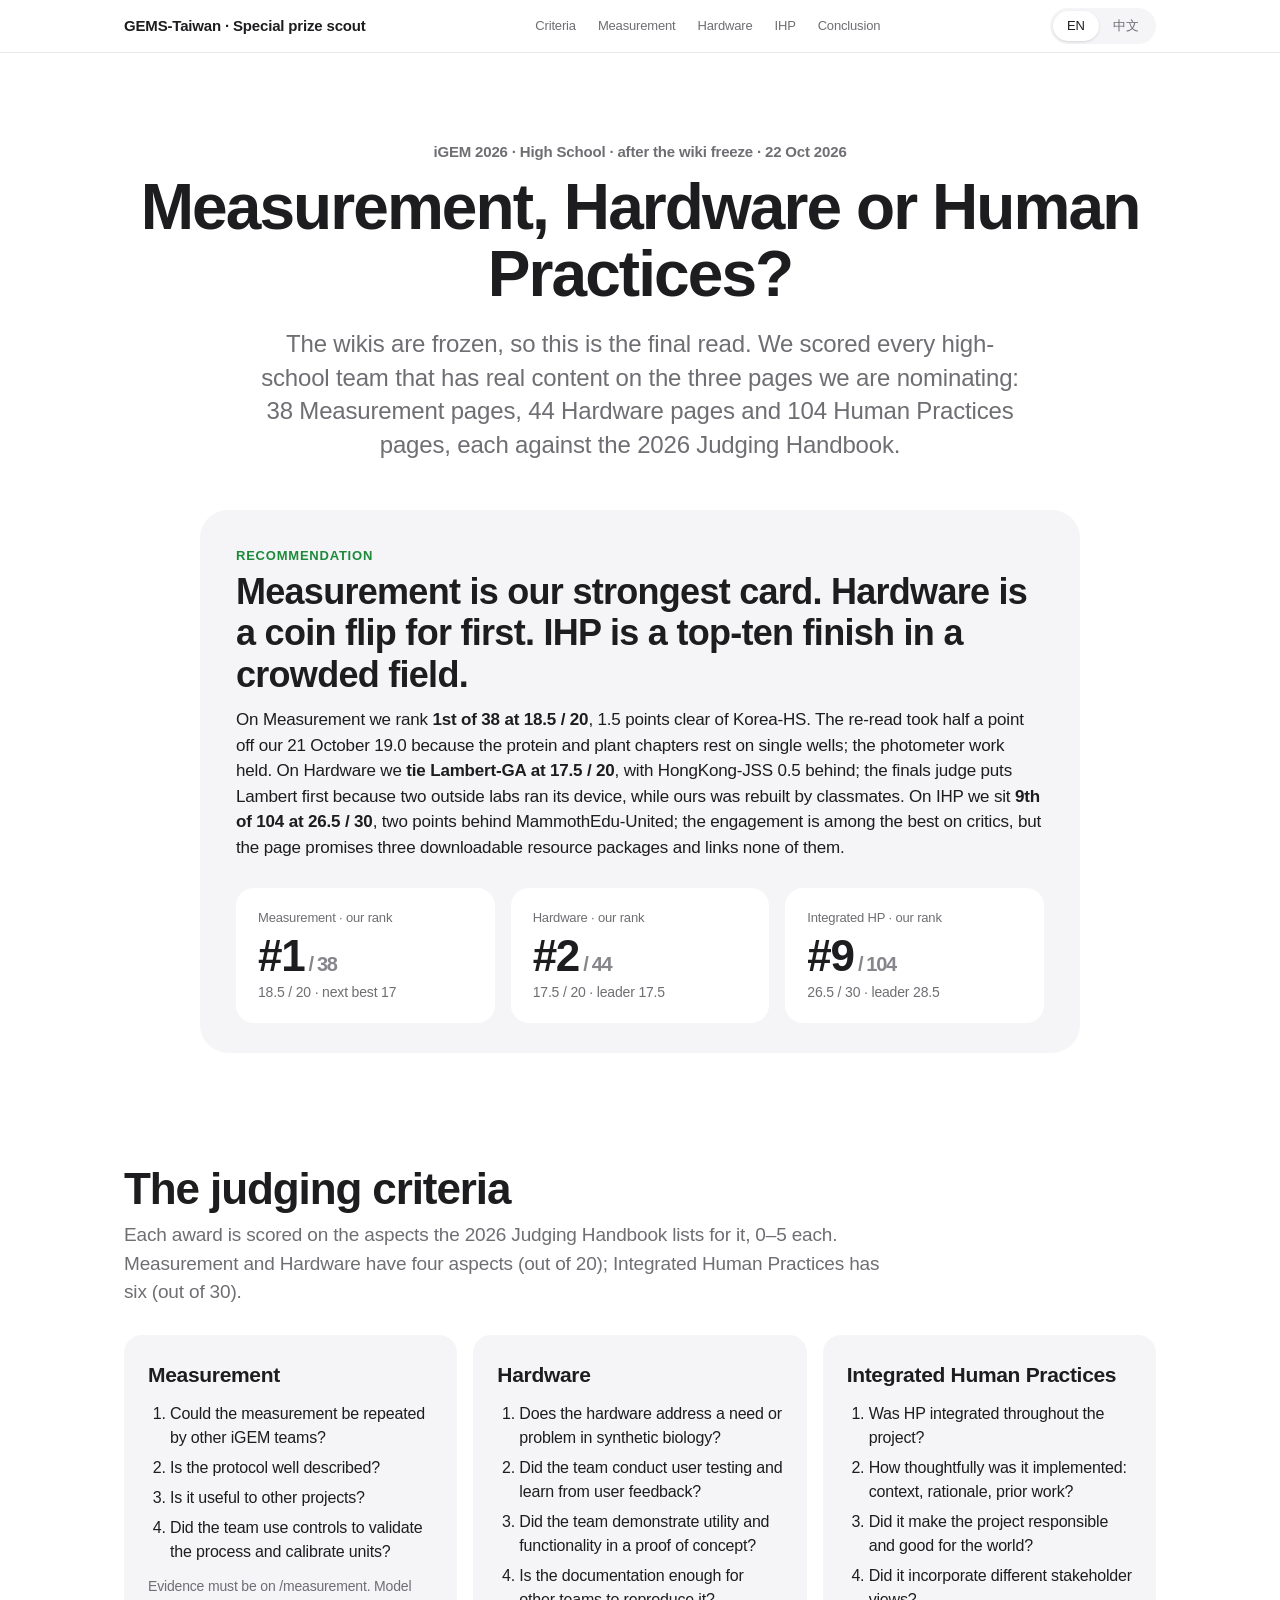
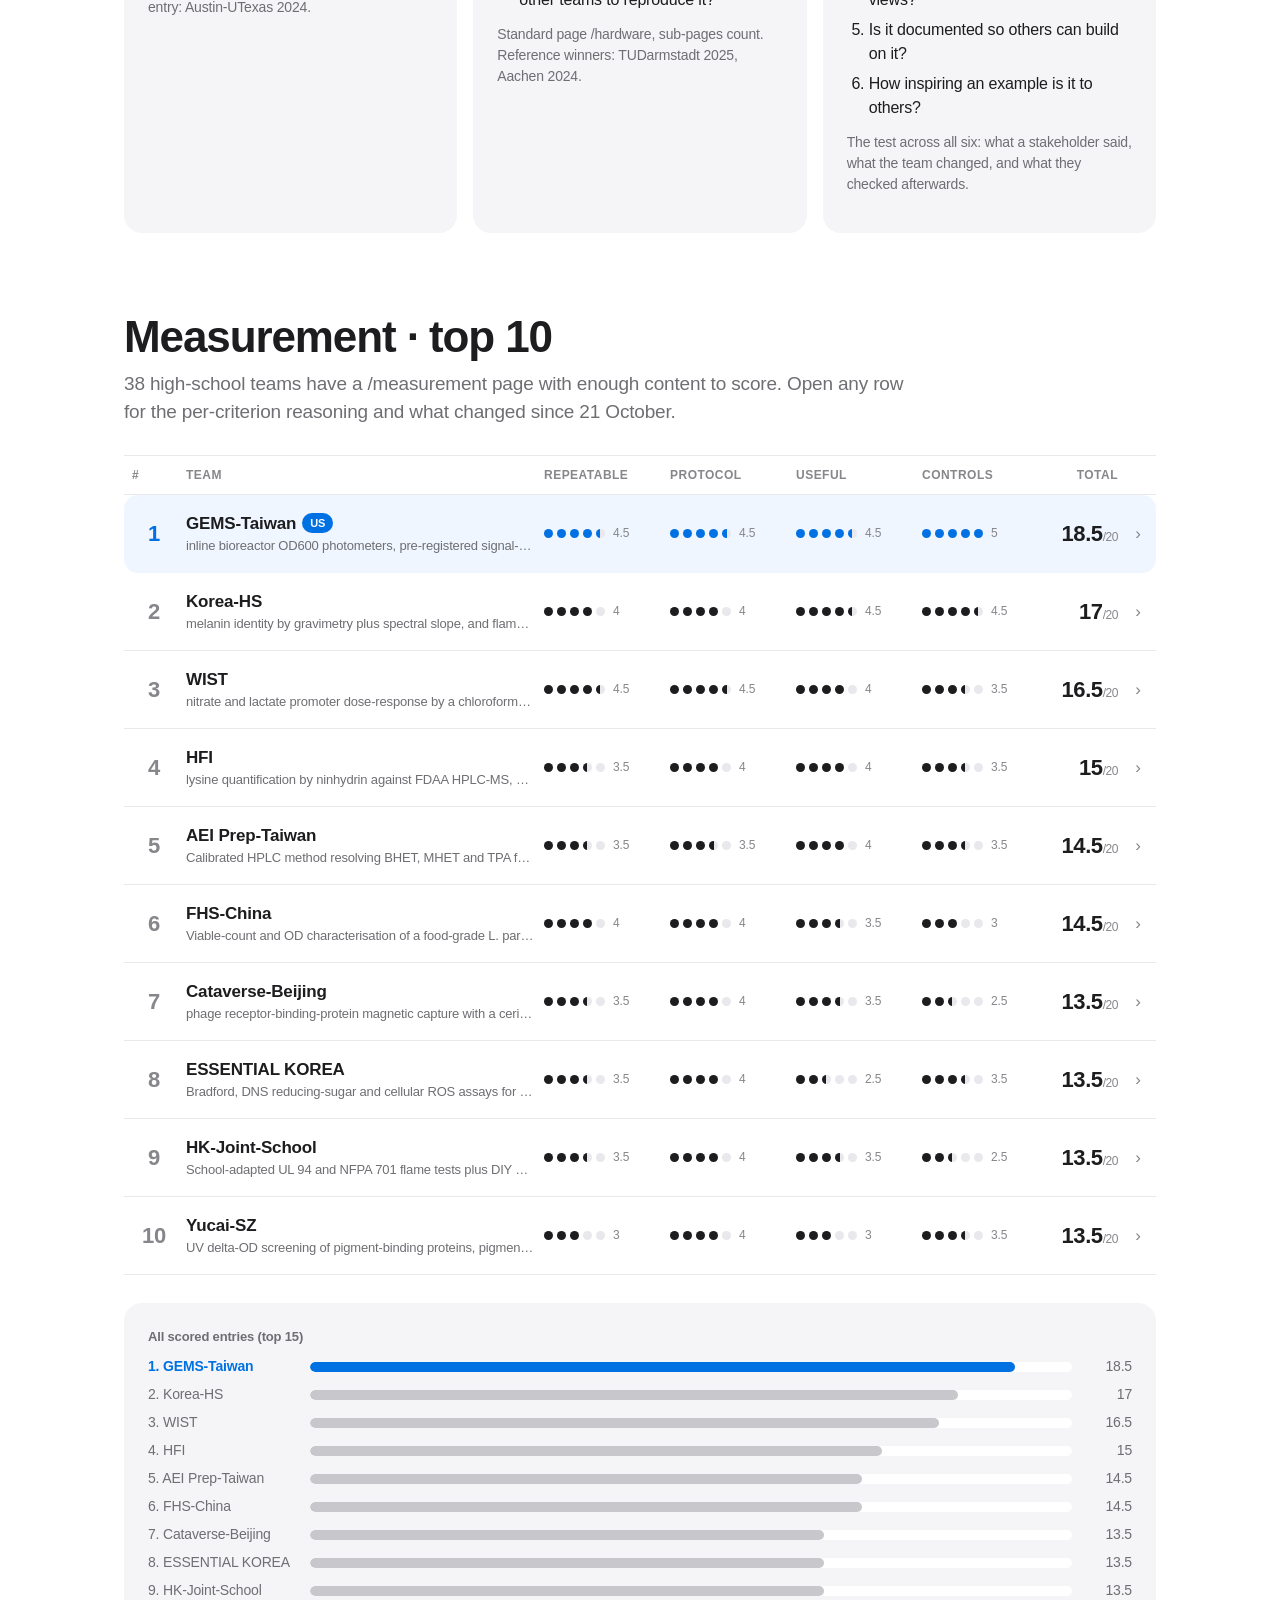
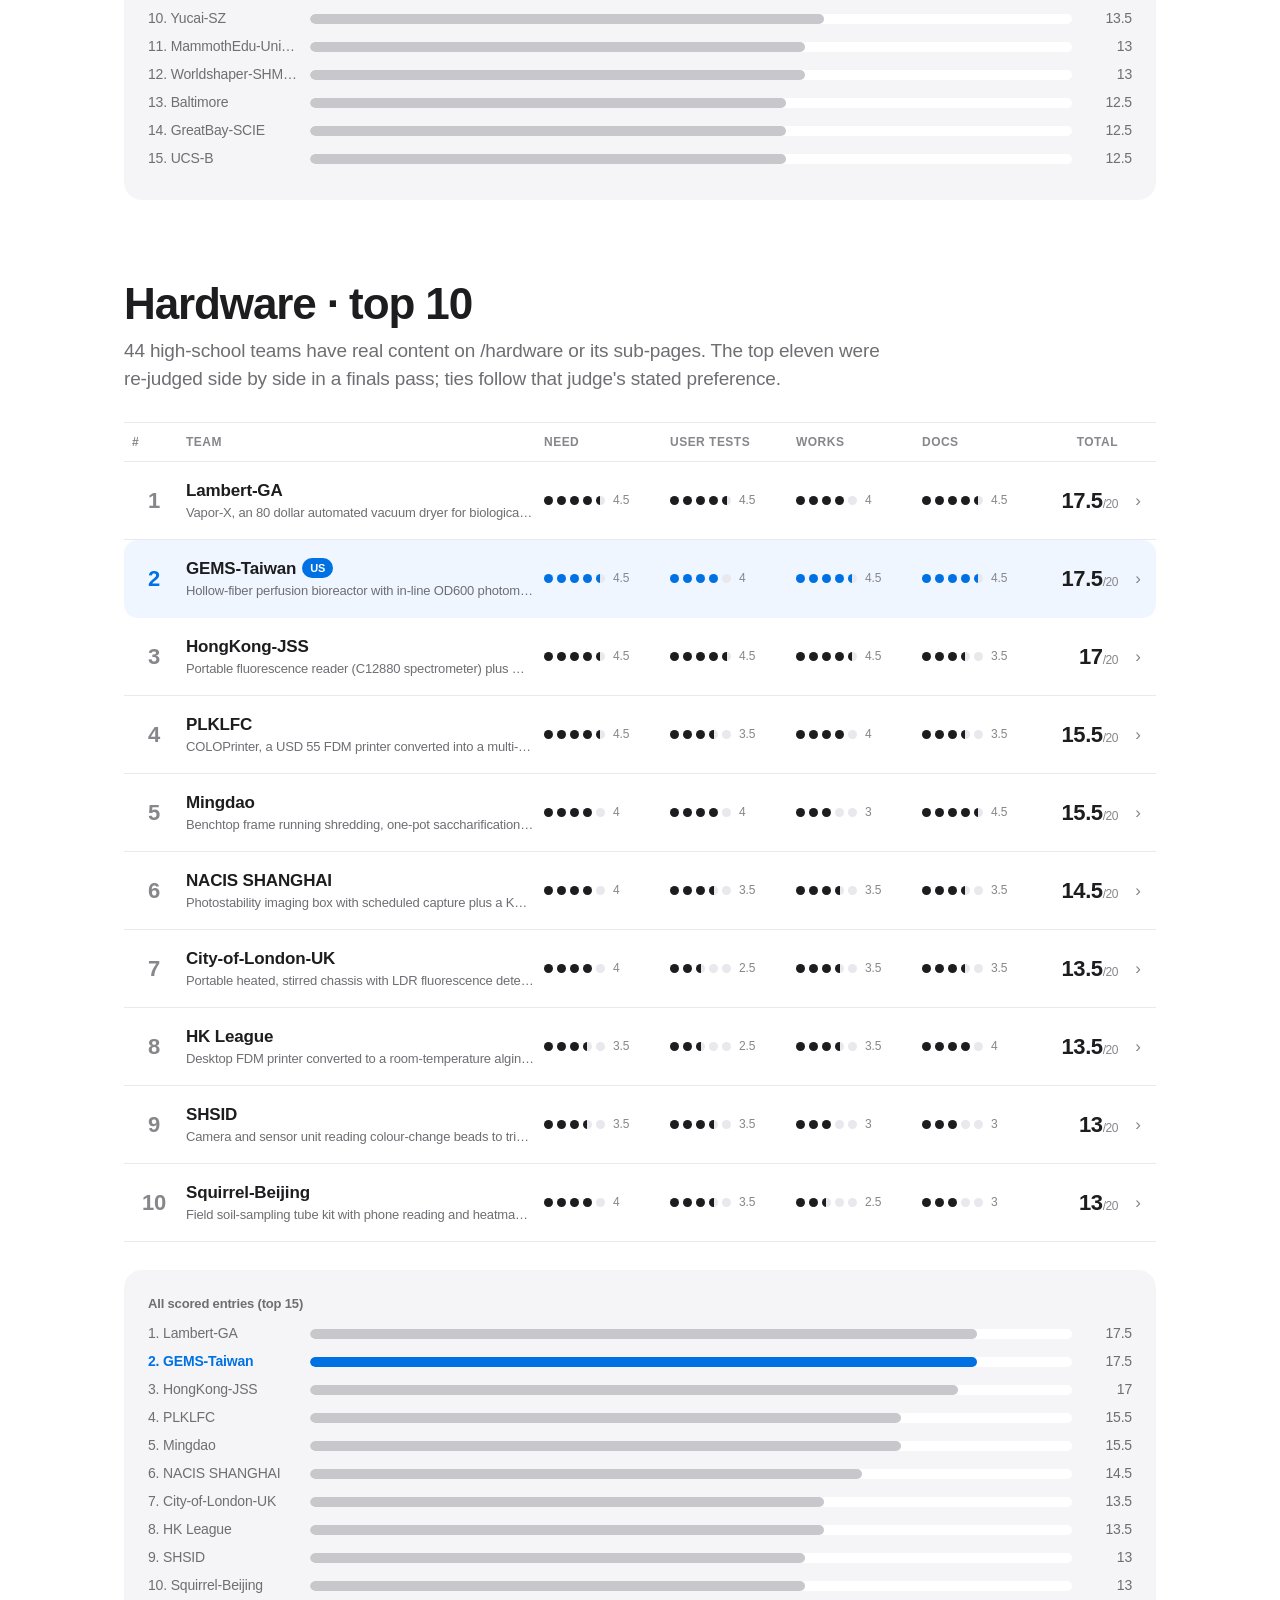
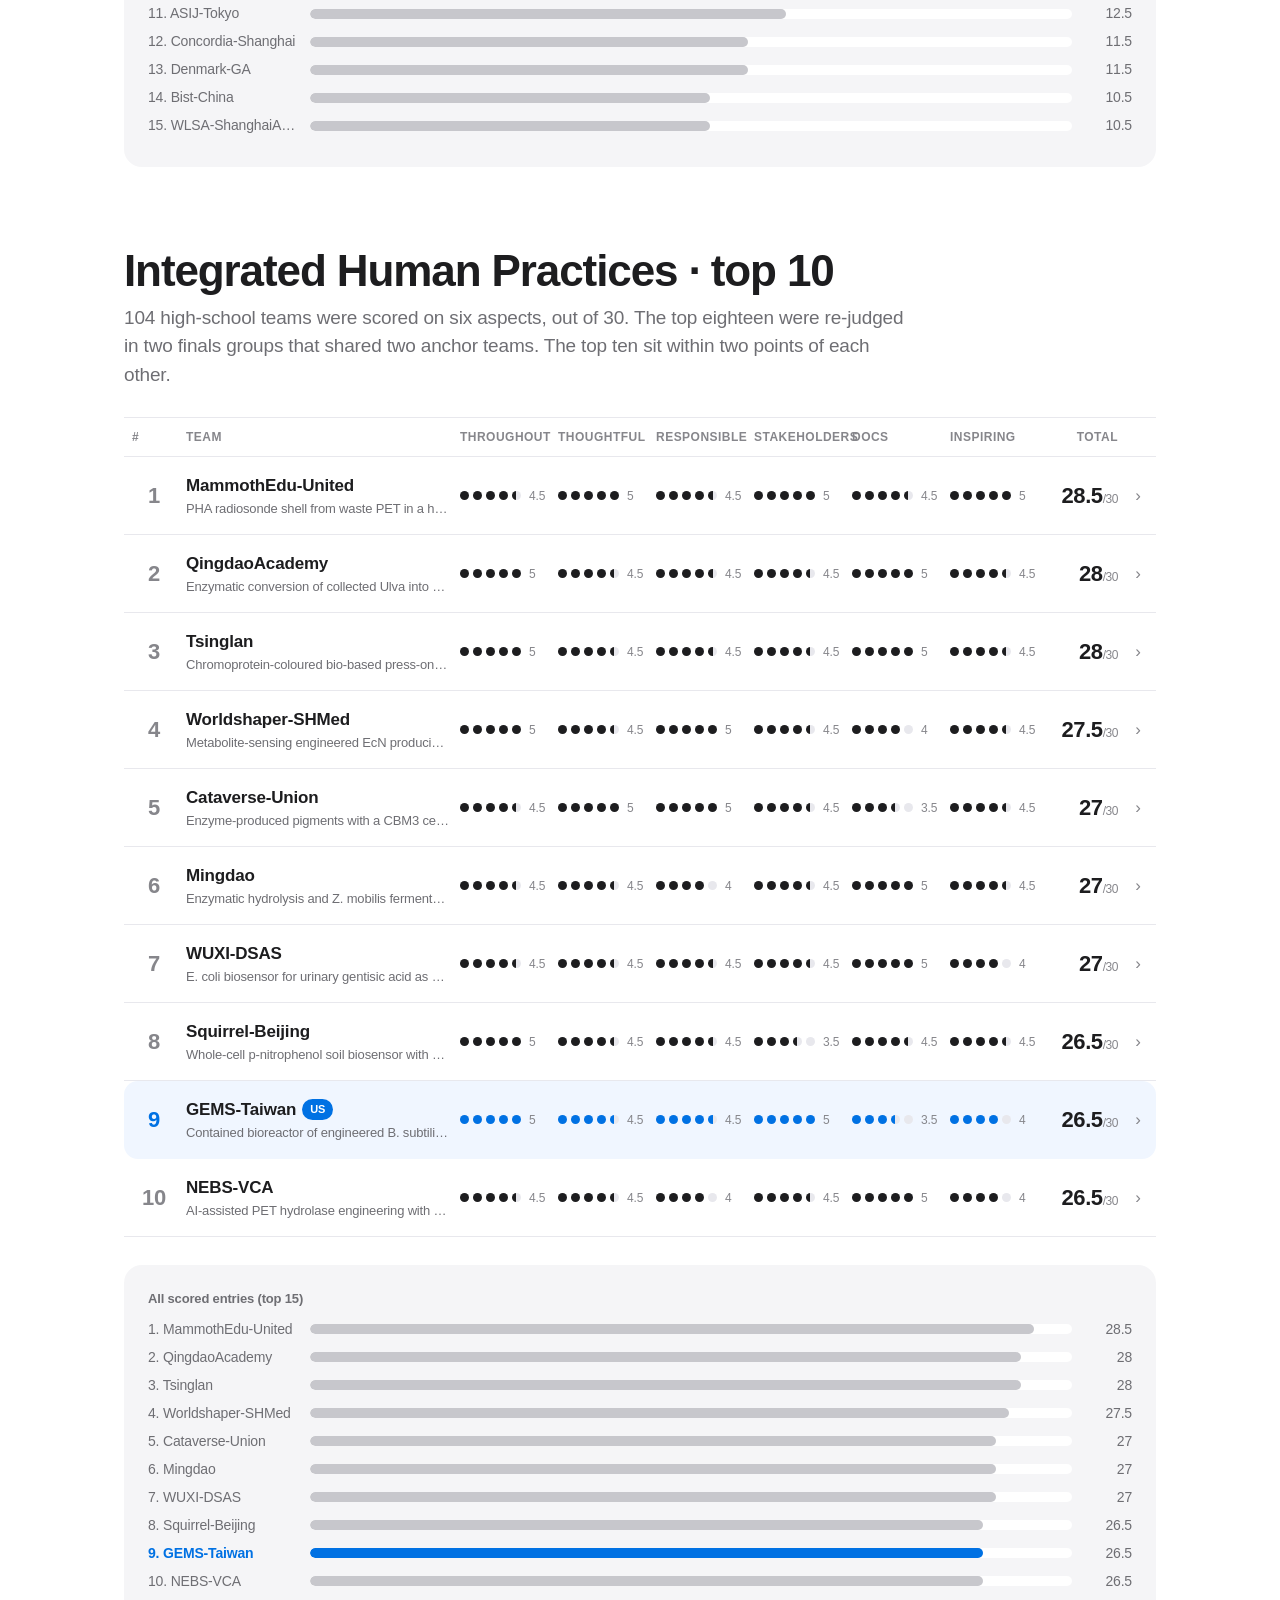
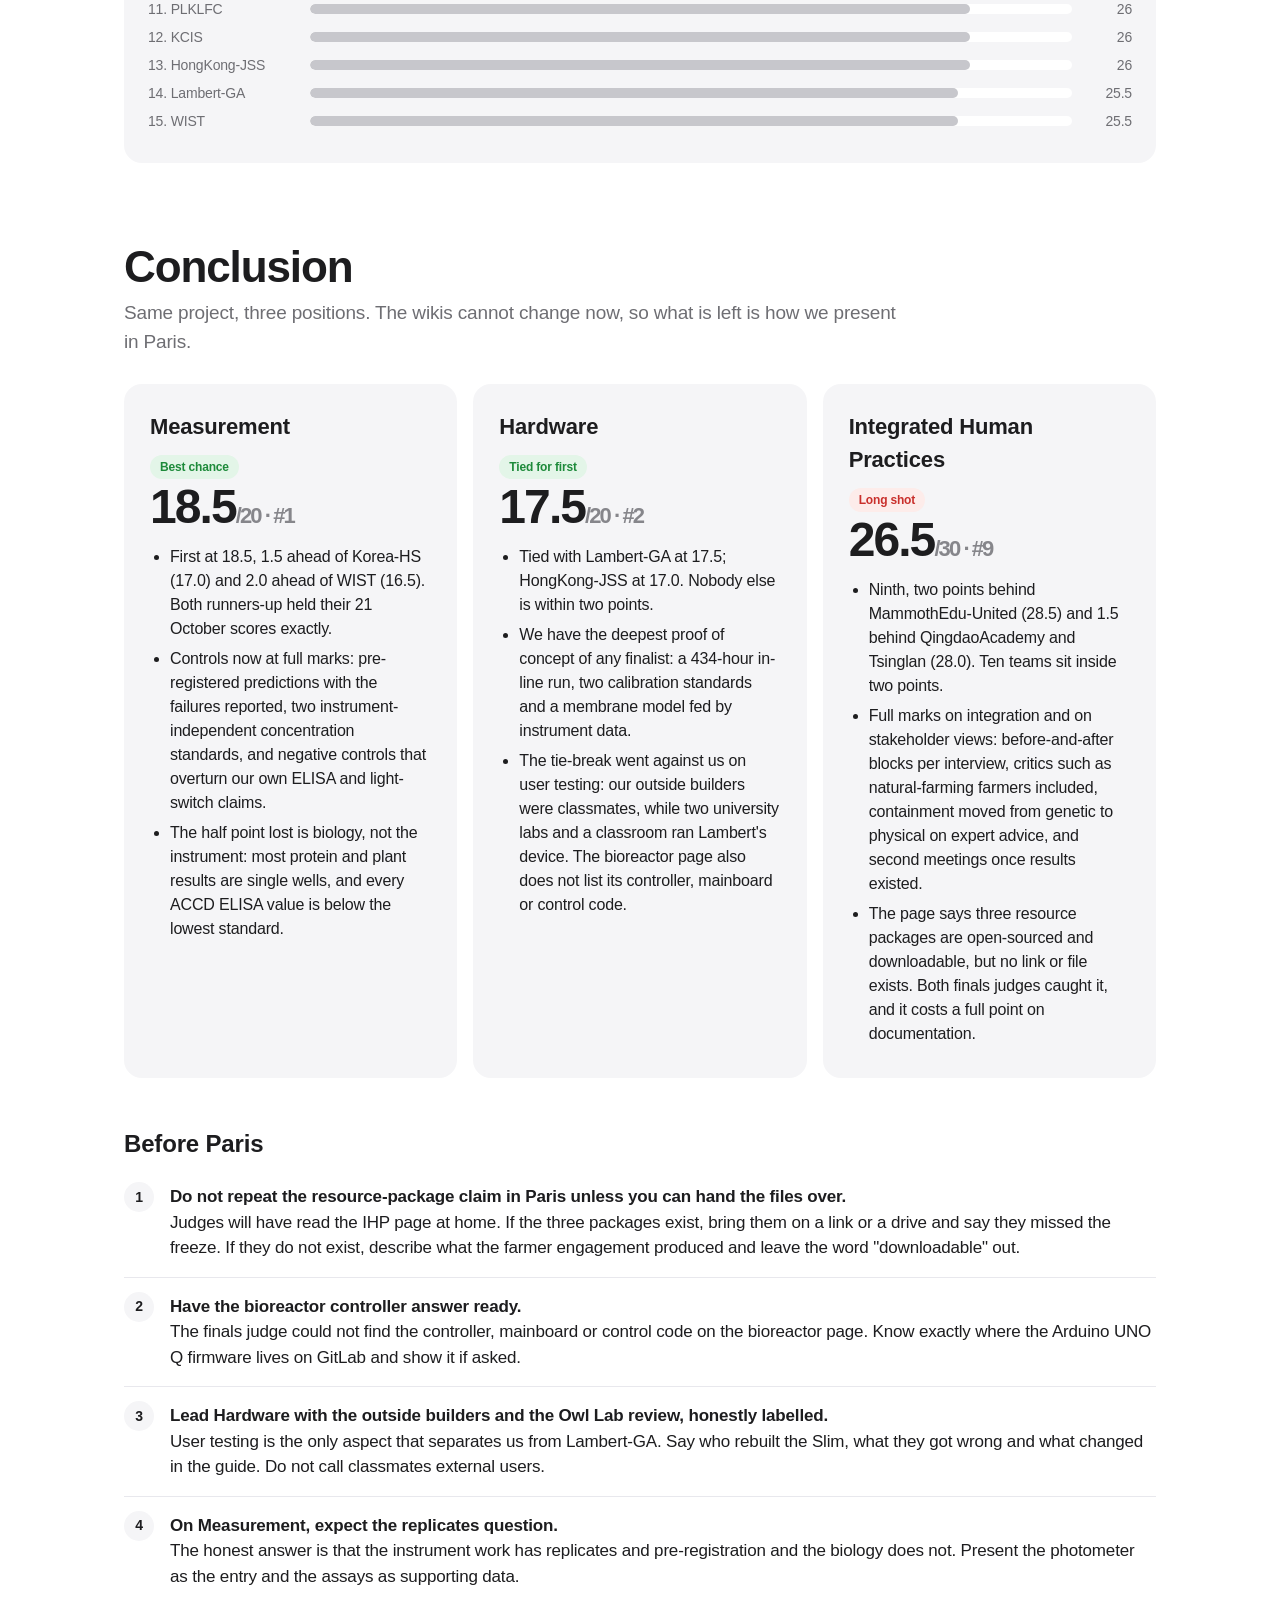
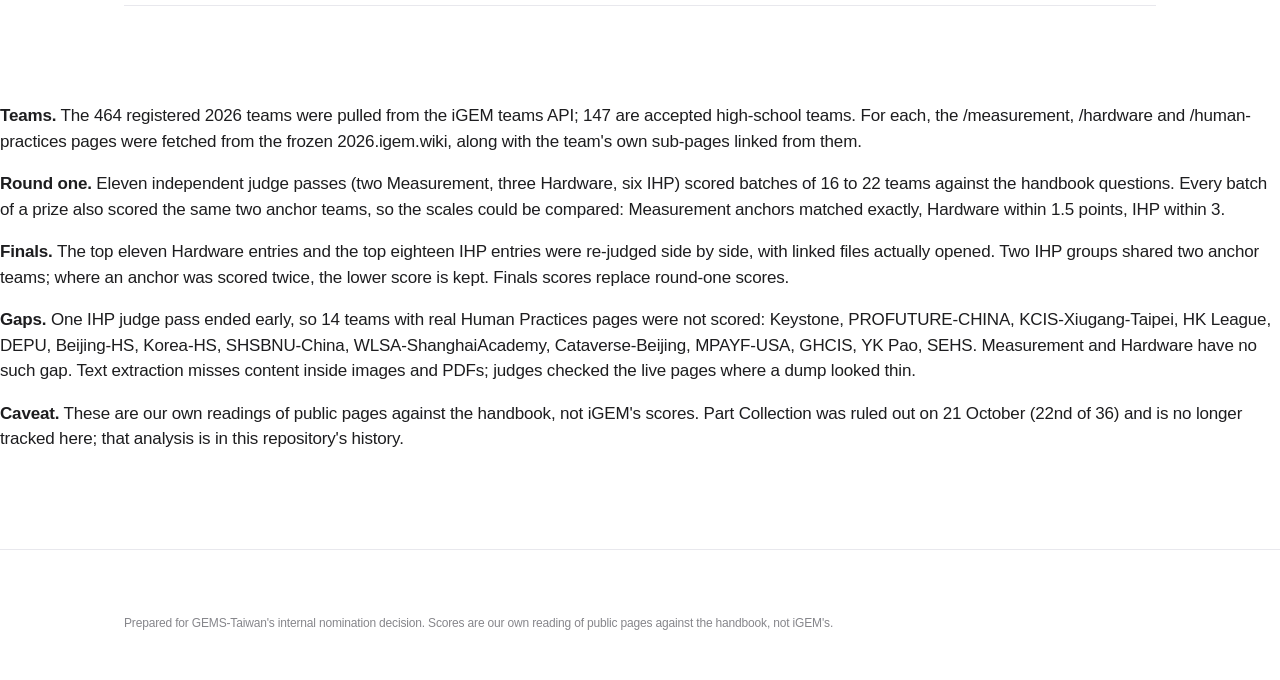
==== commit 25802194: "Re-score after the wiki freeze: Measurement, Hardware and IHP against every high-school team Measure" ====
--- a/index.html
+++ b/index.html
@@ -4,8 +4,8 @@
 <meta charset="utf-8">
 <meta name="viewport" content="width=device-width, initial-scale=1">
 <meta name="color-scheme" content="light">
-<title>Measurement or Collection</title>
-<meta name="description" content="GEMS-Taiwan 2026: which iGEM high-school special prize to nominate for, scored against every high-school team's Measurement page and Registry collection.">
+<title>Three Prize Scout</title>
+<meta name="description" content="GEMS-Taiwan 2026: Measurement, Hardware and Integrated Human Practices, each scored against every high-school team after the wiki freeze.">
 <style>
 :root{
   --bg:#ffffff; --ink:#1d1d1f; --ink2:#6e6e73; --ink3:#86868b; --line:#e8e8ed; --card:#f5f5f7;
@@ -36,7 +36,7 @@
 .verdict .label{font-size:13px;font-weight:600;color:var(--good);text-transform:uppercase;letter-spacing:.06em}
 .verdict h2{font-size:clamp(26px,3.4vw,36px);margin:6px 0 12px;letter-spacing:-.02em;line-height:1.15}
 .verdict p{margin:0;color:var(--ink);font-size:17px}
-.stats{display:grid;grid-template-columns:repeat(2,1fr);gap:16px;margin-top:28px}
+.stats{display:grid;grid-template-columns:repeat(3,1fr);gap:16px;margin-top:28px}
 .stat{background:#fff;border-radius:var(--r);padding:20px 22px}
 .stat .t{font-size:13px;color:var(--ink2);font-weight:500}
 .stat .n{font-size:44px;font-weight:700;letter-spacing:-.03em;line-height:1.1;margin-top:4px}
@@ -45,7 +45,7 @@
 section{padding:72px 0 8px}
 section h2.sec{font-size:clamp(30px,4vw,44px);letter-spacing:-.025em;margin:0 0 8px;line-height:1.1}
 section .sub{color:var(--ink2);font-size:19px;margin:0 0 28px;max-width:780px}
-.crit{display:grid;grid-template-columns:repeat(2,1fr);gap:16px}
+.crit{display:grid;grid-template-columns:repeat(3,1fr);gap:16px}
 .crit .card{background:var(--card);border-radius:var(--r);padding:24px}
 .crit h3{margin:0 0 12px;font-size:21px;letter-spacing:-.015em}
 .crit ol{margin:0;padding-left:22px}
@@ -53,9 +53,9 @@
 .crit .note{font-size:14px;color:var(--ink2);margin-top:12px}
 .board{border-top:1px solid var(--line)}
 .row{border-bottom:1px solid var(--line)}
-.row summary{list-style:none;display:grid;grid-template-columns:44px minmax(0,1.5fr) repeat(4,minmax(64px,.55fr)) 70px 20px;align-items:center;gap:10px;padding:16px 8px;cursor:pointer}
+.row summary{list-style:none;display:grid;grid-template-columns:44px minmax(0,1.5fr) repeat(var(--n,4),minmax(52px,.5fr)) 70px 20px;align-items:center;gap:10px;padding:16px 8px;cursor:pointer}
 .row summary::-webkit-details-marker{display:none}
-.row.head{display:grid;grid-template-columns:44px minmax(0,1.5fr) repeat(4,minmax(64px,.55fr)) 70px 20px;gap:10px;padding:10px 8px;font-size:12px;color:var(--ink3);font-weight:600;text-transform:uppercase;letter-spacing:.04em}
+.row.head{display:grid;grid-template-columns:44px minmax(0,1.5fr) repeat(var(--n,4),minmax(52px,.5fr)) 70px 20px;gap:10px;padding:10px 8px;font-size:12px;color:var(--ink3);font-weight:600;text-transform:uppercase;letter-spacing:.04em}
 .row.ours{background:var(--oursbg);border-radius:14px;border-bottom-color:transparent}
 .rank{font-size:22px;font-weight:700;color:var(--ink3);text-align:center}
 .ours .rank{color:var(--ours)}
@@ -89,10 +89,10 @@
 .bar.us .fl{background:var(--ours)}
 .bar.us .nm{color:var(--ours);font-weight:600}
 .bar .vv{text-align:right;font-variant-numeric:tabular-nums;color:var(--ink2)}
-.compare{display:grid;grid-template-columns:1fr 1fr;gap:16px}
+.compare{display:grid;grid-template-columns:repeat(3,1fr);gap:16px}
 .compare .card{background:var(--card);border-radius:var(--r);padding:26px}
 .compare h3{margin:0 0 4px;font-size:22px}
-.compare .big{font-size:56px;font-weight:700;letter-spacing:-.04em;line-height:1}
+.compare .big{font-size:48px;font-weight:700;letter-spacing:-.04em;line-height:1}
 .compare .big small{font-size:22px;color:var(--ink3)}
 .compare ul{padding-left:20px;margin:14px 0 0}
 .compare li{margin:6px 0;font-size:16px}
@@ -142,10 +142,12 @@
 .method p{margin:0 0 12px;break-inside:avoid}
 footer{padding:64px 0 48px;color:var(--ink3);font-size:12px;border-top:1px solid var(--line);margin-top:72px}
 [data-lang=zh] .en,[data-lang=en] .zh{display:none}
+@media (max-width:980px){.crit,.compare{grid-template-columns:1fr}}
+@media (max-width:980px){.crit,.compare{grid-template-columns:1fr}}
 @media (max-width:820px){
   nav .links{display:none}
   .stats,.crit,.compare{grid-template-columns:1fr}
-  .row summary,.row.head{grid-template-columns:30px minmax(0,1fr) 54px 16px}
+  .row summary,.row.head{grid-template-columns:30px minmax(0,1fr) 54px 16px!important}
   .row summary .dots,.row.head .c{display:none}
   .proj,.assets{grid-template-columns:1fr}
   .task{grid-template-columns:40px 1fr;row-gap:4px}
@@ -165,8 +167,8 @@
   <div class="links">
     <a href="#criteria"><span class="en">Criteria</span><span class="zh">評分標準</span></a>
     <a href="#measurement"><span class="en">Measurement</span><span class="zh">量測獎</span></a>
-    <a href="#collection"><span class="en">Part Collection</span><span class="zh">零件集合獎</span></a>
-    <a href="#fix"><span class="en">If we fix it</span><span class="zh">補強後</span></a>
+    <a href="#hardware"><span class="en">Hardware</span><span class="zh">硬體獎</span></a>
+    <a href="#ihp"><span class="en">IHP</span><span class="zh">整合人文</span></a>
     <a href="#verdict"><span class="en">Conclusion</span><span class="zh">結論</span></a>
   </div>
   <div class="seg" role="group" aria-label="Language">
@@ -174,25 +176,20 @@
     <button type="button" data-set="zh" aria-pressed="false">中文</button>
   </div>
 </div></nav>
-
 <header class="hero"><div class="wrap">
-  <p class="kicker"><span class="en">iGEM 2026 · High School · snapshot <span id="snap"></span></span><span class="zh">iGEM 2026 · 高中組 · 資料擷取 <span id="snap2"></span></span></p>
-  <h1><span class="en">Measurement or Part Collection?</span><span class="zh">量測獎，還是零件集合獎？</span></h1>
+  <p class="kicker"><span class="en">iGEM 2026 · High School · after the wiki freeze · <span id="snap"></span></span><span class="zh">iGEM 2026 · 高中組 · wiki 凍結後 · <span id="snap2"></span></span></p>
+  <h1><span class="en">Measurement, Hardware or Human Practices?</span><span class="zh">量測、硬體，還是整合人文？</span></h1>
   <p class="lede"><span class="en" id="lede-en"></span><span class="zh" id="lede-zh"></span></p>
   <div class="verdict" id="top">
     <div class="label"><span class="en">Recommendation</span><span class="zh">建議</span></div>
     <h2><span class="en" id="rec-en"></span><span class="zh" id="rec-zh"></span></h2>
     <p><span class="en" id="recp-en"></span><span class="zh" id="recp-zh"></span></p>
-    <div class="stats">
-      <div class="stat"><div class="t"><span class="en">Measurement · our rank</span><span class="zh">量測獎 · 我們的排名</span></div><div class="n" id="st-m"></div><div class="s" id="st-ms"></div></div>
-      <div class="stat"><div class="t"><span class="en">Part Collection · our rank</span><span class="zh">零件集合獎 · 我們的排名</span></div><div class="n" id="st-c"></div><div class="s" id="st-cs"></div></div>
-    </div>
+    <div class="stats" id="stats"></div>
   </div>
 </div></header>
-
 <section id="criteria"><div class="wrap">
   <h2 class="sec"><span class="en">The judging criteria</span><span class="zh">評審標準</span></h2>
-  <p class="sub"><span class="en">Both awards are scored on four aspects from the 2026 Judging Handbook. Each aspect here is 0–5, so each team totals out of 20.</span><span class="zh">兩個獎項都依 2026 評審手冊的四個面向評分。每個面向 0–5 分，總分 20 分。</span></p>
+  <p class="sub"><span class="en">Each award is scored on the aspects the 2026 Judging Handbook lists for it, 0–5 each. Measurement and Hardware have four aspects (out of 20); Integrated Human Practices has six (out of 30).</span><span class="zh">每個獎項依 2026 評審手冊列出的面向評分，每個面向 0–5 分。量測與硬體各四個面向（滿分 20）；整合人文考量有六個面向（滿分 30）。</span></p>
   <div class="crit">
     <div class="card">
       <h3><span class="en">Measurement</span><span class="zh">量測獎 Measurement</span></h3>
@@ -202,139 +199,114 @@
         <li><span class="en">Is it useful to other projects?</span><span class="zh">對其他專題是否有用？</span></li>
         <li><span class="en">Did the team use controls to validate the process and calibrate units?</span><span class="zh">是否以對照組驗證量測流程並校正單位？</span></li>
       </ol>
-      <p class="note"><span class="en">Evidence must be on the team's /measurement wiki page. The handbook's model entry is Austin-UTexas 2024: it named a common bias, traced its cause, and published a calibration other teams could reuse.</span><span class="zh">證據必須放在隊伍的 /measurement 頁面。手冊的範例是 Austin-UTexas 2024：指出常見偏差、追溯成因，並公開可供他隊沿用的校正流程。</span></p>
+      <p class="note"><span class="en">Evidence must be on /measurement. Model entry: Austin-UTexas 2024.</span><span class="zh">證據必須放在 /measurement。範例：Austin-UTexas 2024。</span></p>
     </div>
     <div class="card">
-      <h3><span class="en">Part Collection</span><span class="zh">零件集合獎 Part Collection</span></h3>
+      <h3><span class="en">Hardware</span><span class="zh">硬體獎 Hardware</span></h3>
       <ol>
-        <li><span class="en">Is it a coherent group meant to be used together, or just a list of every part made?</span><span class="zh">是設計成一起使用的完整系統，還是把做過的零件全部列出？</span></li>
-        <li><span class="en">How does the documentation compare with the NRPieceS and PHOENICS collections?</span><span class="zh">文件品質與 NRPieceS、PHOENICS 兩個範例集合相比如何？</span></li>
-        <li><span class="en">Did the team finish building a functional system with it?</span><span class="zh">隊伍是否用這個集合完成了可運作的系統？</span></li>
-        <li><span class="en">Can it be useful to the community?</span><span class="zh">對社群是否有用？</span></li>
+        <li><span class="en">Does the hardware address a need or problem in synthetic biology?</span><span class="zh">硬體是否解決合成生物學中的需求或問題？</span></li>
+        <li><span class="en">Did the team conduct user testing and learn from user feedback?</span><span class="zh">是否進行使用者測試並從回饋中學習？</span></li>
+        <li><span class="en">Did the team demonstrate utility and functionality in a proof of concept?</span><span class="zh">是否以概念驗證展示硬體的實用性與功能？</span></li>
+        <li><span class="en">Is the documentation enough for other teams to reproduce it?</span><span class="zh">文件是否足以讓其他隊伍重製？</span></li>
       </ol>
-      <p class="note"><span class="en">All documentation must be on the Registry, at two levels: a collection entry that explains the system, and part pages for every part. Eligibility: at least 3 parts, at least 3 of them new. The reference collections carry 4–5 collection-level entries of about 4,000–6,700 words.</span><span class="zh">所有文件都必須放在 Registry，分兩層：說明整個系統的集合頁，以及每個零件各自的頁面。資格：至少 3 個零件，其中至少 3 個為新零件。兩個範例集合各有 4–5 篇集合層級文件，約 4,000–6,700 字。</span></p>
+      <p class="note"><span class="en">Standard page /hardware, sub-pages count. Reference winners: TUDarmstadt 2025, Aachen 2024.</span><span class="zh">標準頁面 /hardware，子頁面也算。參考得獎隊伍：TUDarmstadt 2025、Aachen 2024。</span></p>
+    </div>
+    <div class="card">
+      <h3><span class="en">Integrated Human Practices</span><span class="zh">整合人文考量 IHP</span></h3>
+      <ol>
+        <li><span class="en">Was HP integrated throughout the project?</span><span class="zh">人文考量是否貫穿整個專案？</span></li>
+        <li><span class="en">How thoughtfully was it implemented: context, rationale, prior work?</span><span class="zh">執行是否用心：脈絡、理由與先前工作？</span></li>
+        <li><span class="en">Did it make the project responsible and good for the world?</span><span class="zh">是否讓專案更負責任、對世界有益？</span></li>
+        <li><span class="en">Did it incorporate different stakeholder views?</span><span class="zh">是否納入不同利害關係人的觀點？</span></li>
+        <li><span class="en">Is it documented so others can build on it?</span><span class="zh">文件是否足以讓別人在其上發展？</span></li>
+        <li><span class="en">How inspiring an example is it to others?</span><span class="zh">對其他人是否是有啟發性的範例？</span></li>
+      </ol>
+      <p class="note"><span class="en">The test across all six: what a stakeholder said, what the team changed, and what they checked afterwards.</span><span class="zh">六個面向共同的檢驗：利害關係人說了什麼、隊伍改了什麼、之後又驗證了什麼。</span></p>
     </div>
   </div>
 </div></section>
-
 <section id="measurement"><div class="wrap">
   <h2 class="sec"><span class="en">Measurement · top 10</span><span class="zh">量測獎 · 前十名</span></h2>
-  <p class="sub"><span class="en" id="msub-en"></span><span class="zh" id="msub-zh"></span></p>
-  <div class="board" id="mboard"></div>
-  <div class="chart" id="mchart"></div>
-</div></section>
-
-<section id="collection"><div class="wrap">
-  <h2 class="sec"><span class="en">Part Collection · top 10</span><span class="zh">零件集合獎 · 前十名</span></h2>
-  <p class="sub"><span class="en" id="csub-en"></span><span class="zh" id="csub-zh"></span></p>
-  <div class="board" id="cboard"></div>
-  <div class="chart" id="cchart"></div>
-</div></section>
-
-<section id="fix"><div class="wrap">
-  <h2 class="sec"><span class="en">If we fix the collection</span><span class="zh">如果把集合補強</span></h2>
-  <p class="sub"><span class="en" id="fsub-en"></span><span class="zh" id="fsub-zh"></span></p>
-
-  <div class="proj" id="proj"></div>
-
-  <h3 class="h3s"><span class="en">Where each criterion can get to</span><span class="zh">各面向能走到哪裡</span></h3>
-  <div class="critbars" id="critbars"></div>
-
-  <h3 class="h3s"><span class="en">What we already have but never put on the Registry</span><span class="zh">已經有、但沒放上 Registry 的材料</span></h3>
-  <div class="assets" id="assets"></div>
-
-  <h3 class="h3s"><span class="en">Work order, by points per hour</span><span class="zh">工作順序，依每小時得分排序</span></h3>
-  <div class="tasks" id="tasks"></div>
-
-  <div class="ceil" id="ceil"></div>
-</div></section>
-
+  <p class="sub"><span class="en" id="sub-measurement-en"></span><span class="zh" id="sub-measurement-zh"></span></p>
+  <div class="board" id="board-measurement"></div>
+  <div class="chart" id="chart-measurement"></div>
+</div></section>
+<section id="hardware"><div class="wrap">
+  <h2 class="sec"><span class="en">Hardware · top 10</span><span class="zh">硬體獎 · 前十名</span></h2>
+  <p class="sub"><span class="en" id="sub-hardware-en"></span><span class="zh" id="sub-hardware-zh"></span></p>
+  <div class="board" id="board-hardware"></div>
+  <div class="chart" id="chart-hardware"></div>
+</div></section>
+<section id="ihp"><div class="wrap">
+  <h2 class="sec"><span class="en">Integrated Human Practices · top 10</span><span class="zh">整合人文考量 · 前十名</span></h2>
+  <p class="sub"><span class="en" id="sub-ihp-en"></span><span class="zh" id="sub-ihp-zh"></span></p>
+  <div class="board" id="board-ihp"></div>
+  <div class="chart" id="chart-ihp"></div>
+</div></section>
 <section id="verdict"><div class="wrap">
   <h2 class="sec"><span class="en">Conclusion</span><span class="zh">結論</span></h2>
   <p class="sub"><span class="en" id="vsub-en"></span><span class="zh" id="vsub-zh"></span></p>
   <div class="compare" id="compare"></div>
-  <h3 style="font-size:24px;margin:48px 0 6px"><span class="en">Before the nomination goes in</span><span class="zh">提名前要處理的事</span></h3>
+  <h3 style="font-size:24px;margin:48px 0 6px"><span class="en">Before Paris</span><span class="zh">巴黎之前要準備的事</span></h3>
   <ol class="todo" id="todo"></ol>
 </div></section>
-
 <section id="method"><div class="wrap">
   <h2 class="sec" style="font-size:28px"><span class="en">How this was scored</span><span class="zh">評分方法</span></h2>
   <div class="method" id="method"></div>
 </div></section>
-
 <footer><div class="wrap">
   <span class="en">Prepared for GEMS-Taiwan's internal nomination decision. Scores are our own reading of public pages against the handbook, not iGEM's.</span>
   <span class="zh">供 GEMS-Taiwan 內部決定提名使用。分數是我們依評審手冊閱讀公開頁面後的判斷，並非 iGEM 官方評分。</span>
 </div></footer>
-
 <script>
-const D={"meas": [{"team": "GEMS-Taiwan (ReLEAF)", "slug": "gems-taiwan", "url": "https://2026.igem.wiki/gems-taiwan/measurement", "type": "new measurement approach (in-line OD600 photometer in two builds + signal-processing calibration, now with hypothesis-tested agreement against a benchtop reference), plus a large supporting characterisation set (plant assays, Western/ELISA/DNPH)", "c1": 4.5, "c2": 5.0, "c3": 5.0, "c4": 4.5, "total": 19.0, "j1": "The OD600 family is now redoable down to the arithmetic: a new 'From lux to optical density' derivation gives the 20-reading burst structure, the dark-median subtraction, the median+/-3MAD fence, the OD equation with its path-length factor of 5.0, the blank-refusal conditions and the single-path fallback, so a reader can recompute an OD from raw sensor counts; and build/measurement_stats.py in the wiki repository regenerates every quoted fit, interval and p-value from the same workbook that draws the figure (verified: run locally from origin/main, output matches the page to the digit, with a self-validating t-distribution and no third-party dependency). The pressure chapter also went from tables-only to a fully specified signal chain (Jingfeng BP8G-AGB 0-10 bar/0-5 V, 15k/22k divider, 100 Hz x 16-sample averaging, 30 s median; ZJ-TM02 at 2,580 pulses/L with 0.5 ms debounce) plus six new figures carrying all three 14 August series point by point. Held at 4.5 because the four wet-lab families still offer no downloadable data or sheets, the page now states outright that no protocol is available as a file, several parameters remain unrecorded (seed sterilant and contact time, growth-chamber light and photoperiod, trehalose stock, the breach plate's incubation time and temperature), key figures still sit on Results/Plants/Digital Twin, and deleting the electroporation section removed the one transformation protocol a reader would need to rebuild the strains.", "j2": "Still at the ceiling, and the revision deepened the part that was thinnest: the arithmetic is now documented to the same depth as the bench work (the k-cancellation algebra behind 'why there is no calibration step', the drift flag at R/R0 outside 0.85-1.15, the flow-to-shear derivation with its Reynolds check), four new procedural photographs cover taring, labelling and the ImageJ scale, and the DNPH standard curve is now run in buffer and in TB medium. Against that, two fully protocolled sections were deleted (electroporation at 2.1/2.3/2.5 kV, 300 or 250 Ohm, 25 uF, 0.2 cm cuvette; Berthelot reagent recipes to 0.01 g with its six-level compensated standard table), and the membrane-breach chapter still has no protocol at all. Breadth narrowed, quality did not.", "j3": "The headline transferable is better scoped and better supported than before: the swaggering claim that the device 'has not removed the spectrophotometer from anyone's workflow; this one has' is gone, replaced by 'needs no instrument-specific transform', backed by unit slope across two independent mass standards eight weeks apart with the interval stated. The Pro/Slim comparison is now a usable engineering result rather than an observation: a measured 5.3x sensitivity ratio with a physical explanation (the Slim's shorter path puts more small-angle forward scatter onto the 3.5 x 2 mm receptor), and a measured finding that the splitter build's reference channel does not work while the fibre build's removes a 40% source disturbance, which is why they now recommend the Slim for long runs. Two new transferables: run any colorimetric standard curve in the sample matrix as well as in buffer (parallel-and-offset means a matrix blank suffices), and publish the fits, intervals and figure as one recomputable calculation. Set against that, the Berthelot section took with it the broadest item on the old page, a general ammonia-releasing-enzyme detector with a measured ACC chromogenicity correction and the finding that at 20 mM ACC the slope inverts.", "j4": "Real statistics appeared for the first time, and they are correctly done: slope 95% CIs for all three instruments on the silica standard, the Pro against the BioDrop tested at t(6) = 0.03, p = 0.98 against a null of unit slope with the interval 0.892 to 1.110 read out as 'the honest limit of what eight points can say', the intercept at t(6) = -4.38, p = 0.005, and the paired difference at -0.123 OD, t(7) = -10.7, p < 0.001, all regenerable from published code. The reference channel itself was then controlled against a real 40% source disturbance, the DNPH curve gained a matrix control, and two controls are now used in print to kill the team's own claims: the untransformed WB800 well reads 5.452 and 4.562 ug/mL in the same range as four of six constructs, so no difference in that table can be attributed to expression, and the red/green ELISA concludes the switch has not been demonstrated to work, agreeing with the blots. But the markdown that produced the 4 is untouched: not one biological or technical replicate was added, no significance test, error bar, SD, SEM, ANOVA or interval is applied to any biological comparison anywhere on the page, and the revision in fact added more unreplicated data (three further ELISA sets, headed 'why none of them settles anything', and a new single-plate BoPep4 plant run). The 4.5 is for validating the instrument against a reference; a 5 is out of reach until the biology is replicated.", "due_diligence": "strong", "strengths": ["Every statistic quoted in the photometer chapter reproduces exactly from build/measurement_stats.py on the team's wiki repo: a dependency-free script that implements its own Student-t distribution, asserts it against published critical values, and reads the same workbook that draws the figure, so the fits table, the intervals and the plot are one calculation rather than three", "Two controls are published as the result they produced: the untransformed WB800 ELISA well invalidates the construct ranking on the same page that prints it, and the light ELISA independently reaches the same verdict as the blots, that the optogenetic switch has not been demonstrated to work", "The two photometer builds are now separated by measurement rather than impression, including the finding that the reference channel on the build actually mounted on the reactor does not work while the cheaper fibre build's removes a 40% source change, which costs them their own deployed instrument's main selling point and changes their recommendation", "The transmembrane-pressure chapter stops pretending: the correct formula with the permeate term is given and cited, every August figure caption says in words that the axis label is wrong and the quantity plotted is the lumen pressure drop, and the chapter closes by naming the gap it leaves open", "Pre-registered eight numbered predictions with pass thresholds before the silica run, reported that five of eight failed including H6, the premise the shipped estimator was chosen on, and published all eleven algorithms and the raw per-burst CSVs"], "weaknesses": ["No biological or technical replicates were added anywhere, and no significance test, error bar, SD, SEM, ANOVA or confidence interval is applied to a single biological comparison on the page; the DNPH strain screen, every ELISA set, the plant groups, the breach plate and the optogenetics run are each one well, one plate or one run, and the revision added three more single-well ELISA sets and another single-plate plant run", "Transmembrane pressure, the quantity the membrane chapter is named after, is still never computed; the permeate channel is logged now and the formula is in the software, but no TMP has been measured, and the figure images themselves still carry the wrong axis label with the correction only in the caption", "The optogenetic bands at 63 to 75 kDa against the ~37 kDa the secreted ACCD construct predicts are still unexplained, and the overview still frames light as the stage where 'light sets how much protein is made' while the chapter's own data says the dial does not order by intensity and red at full power is not silent", "Deleting the Berthelot section cost the page its broadest transferable method, a general detector for any ammonia-releasing enzyme carrying a measured ACC chromogenicity correction and a slope inversion at 20 mM ACC; deleting the electroporation section removed the only transformation protocol on the page", "Still no downloadable raw data or sheets for any wet-lab family and, by the page's own admission, no protocol offered as a file; the ELISA tables are headed 'Mean OD' while the text says every well is a single well; two references remain author-and-year stubs"], "red_flags": ["The new Conclusion asserts that 'every chapter carries its own materials, its quantities per plate or per well, and its procedure', which the membrane-breach chapter does not: it has no materials, no protocol, one unreplicated plating, and unrecorded incubation time and temperature", "The criteria-titled Conclusion puts the page's central limitation in the wrong subsection: the single-well and one-plate admission appears under 'Could another team repeat these measurements?' while the controls subsection, the longest of the four, never says that no statistical test is applied to any biological result", "Band-size contradiction in the optogenetics blot is acknowledged but left unresolved, and the two reactor activity figures still disagree fourteenfold at 0.52 against 7.25 mU/mL, with the explanation offered (30-minute against 12-hour reactions) still untested"], "one_line": "Still the strongest Measurement entry in the cohort and now further ahead: the photometer chapter has become a genuinely tested instrument comparison, with stated nulls, confidence intervals and a published script whose output reproduces the page exactly, while the unreplicated single-well biology that capped it last time is unchanged and in places expanded.", "one_line_zh": "仍是本屆 Measurement 最強的一份，而且差距拉開：光度計章節已成為真正受檢定的儀器比較，虛無假設、信賴區間與可重算的程式碼俱全，實測輸出與頁面數字完全相符；但上次壓住分數的單孔、無重複濕式實驗依舊未改，部分地方甚至更多。", "prev_total": 18.5, "prev_c1": 4.5, "prev_c2": 5, "prev_c3": 5, "prev_c4": 4, "change_note_en": "The revision moved one criterion: C4 from 4 to 4.5, because real inferential statistics appeared where there were none, correctly framed (nulls stated in advance, the interval width read out as the limit of eight points) and verifiably reproducible from build/measurement_stats.py. C1, C2 and C3 all stayed put. C1 gained a recomputable statistics script and a fully specified pressure signal chain with all its raw series, but the four wet-lab families that caused the original markdown gained no downloadable data and lost the electroporation protocol; C2 deepened the arithmetic while deleting two protocolled sections; C3 scoped its headline claim better and added two transferables but lost the Berthelot ammonia detector, the broadest item on the old page. Total 18.5 to 19.0, rank 1 of 35 held, and the gap over Korea-HS widens from 1.5 to 2.0.", "change_note_zh": "這次改版只動了一項：C4 由 4 升到 4.5，因為原本全頁沒有的推論統計真的出現了，虛無假設事先寫明、信賴區間寬度被誠實解讀為八點資料的極限，且可由 build/measurement_stats.py 完整重算驗證。C1、C2、C3 均持平：C1 多了可重算的統計程式與完整的壓力訊號鏈及全部原始序列，但造成原本扣分的四個濕式實驗家族仍無可下載資料，還少了電穿孔方案；C2 把運算說明寫得更深，卻刪掉兩個有完整步驟的章節；C3 把招牌主張收斂得更站得住腳並新增兩項可移轉方法，但失去舊頁最具普遍性的 Berthelot 氨偵測法。總分 18.5 升至 19.0，維持 35 隊第 1，與 Korea-HS 的差距由 1.5 拉開到 2.0。", "rank": 1, "ours": true}, {"team": "Korea-HS", "slug": "korea-hs", "url": "https://2026.igem.wiki/korea-hs/measurement", "type": "new measurement approach (low-cost melanin identity package + bare-substrate-controlled flame/char test), with supporting part characterisation", "c1": 4.0, "c2": 4.0, "c3": 4.5, "c4": 4.5, "total": 17.0, "j1": "Every quantitative value is on the page as a per-replicate HTML table (Table 4 logs each tube's OD600, pH, dry mass, A400, slope and R-squared; Table 7 gives all three specimens per formulation), with instrument settings named (SU5000, 15.0 kV, x150, 9.2 mm WD) and SciPy/statsmodels cited; it falls short of 5 only because four flame-test parameters (exposure duration, burner distance, flame temperature, oak moisture) were admittedly not recorded and no data sheets or code are downloadable.", "j2": "Protocols are written as executable steps with concentrations, volumes, wavelengths and scan intervals (acidify to pH 2 with 6 M HCl, redissolve in 1 M NaOH, scan 250-700 nm at 5 nm, fit log10 A over a pre-specified 400-650 nm window), and each is paired with a purpose-built workflow figure; no setup photographs, no troubleshooting section and no downloadable SOP keep it off 5.", "j3": "Section 7 packages four things explicitly for other teams: the balance-plus-spectrophotometer melanin identity assay, carrying the standard through the whole procedure rather than measuring it separately, the bare-substrate exposure control for any coating experiment, and running three standard curves instead of one (which is how they caught that two of theirs carried no signal).", "j4": "A commercial melanin standard was precipitated, washed, dried and scanned alongside the samples (2.5% CV on dry mass) so the control validates the procedure and not just the sample; same-day empty-vector, solvent-only, ingredient-only, bare-oak and marketed flame-retardant controls, CV reported for all fifteen measurements, Hedges' g and 95% CIs beside Holm-corrected p values, and a permutation check beside the Welch test. Held off 5 by n=3 everywhere, a pigment index whose replicates may be technical, and Bradford values extrapolated beyond the standard range.", "due_diligence": "strong", "strengths": ["The bare-oak char control was added late and shrank their own headline claim from 184 um to 77 um; they report the weakened number and say why, which is the single most convincing thing on any of the four pages.", "A melanin standard carried through the entire precipitation-wash-dry-scan procedure in triplicate, turning the standard from a calibrant of the material into a validator of the method.", "They chose W9 over W10 on the standard deviation rather than the mean, and show the arithmetic (removing W10's 0.27% specimen reverses its ranking against both W9 and the commercial product)."], "weaknesses": ["Four flame-exposure parameters were never recorded, so the absolute severity of the test cannot be reproduced elsewhere; the coating mass deposited per specimen was never weighed either.", "No downloadable spreadsheets, raw spectra or analysis code; everything is a page table, so a reader must retype the data.", "n=3 at best, and the coating conclusion does not survive Holm correction (lowest adjusted p = 0.195, and the commercial product also loses significance); the pigment identity rests on solubility and spectral shape, not a chemical identification.", "All seven figures are explanatory graphics; no gel, Western, SEM micrograph or photograph of the apparatus appears on the page."], "red_flags": [], "one_line": "The most rigorous of the four by a wide margin: calibrated units where calibration was possible, a standard carried through the procedure, a bare-substrate control that cost them their own best number, and limits stated plainly rather than papered over.", "one_line_zh": "四隊中嚴謹度明顯最高：能校正的量就給校正單位，標準品全程隨樣品一起處理，裸木對照甚至讓他們自己的最佳數據縮水，且把限制明白寫出而非掩蓋。", "rank": 2, "ours": false}, {"team": "WIST", "slug": "wist", "url": "https://2026.igem.wiki/wist/measurement", "type": "part characterisation (dose-response of the trimmed PyeaR nitrate promoter BBa_26TCX3UM) with a transferable method change: a school-safe Miller assay on an absorbance-only spectrophotometer", "c1": 4.5, "c2": 4.5, "c3": 4.0, "c4": 3.5, "total": 16.5, "j1": "Everything behind the two figures is downloadable and resolves: the tube-level CSV of all 31 tubes with each tube's own OD600, A420, A550, t and V and an 'assayed' flag (verified, 3.5 kB, nothing pre-averaged), the plotting and statistics script that regenerates both figures with a recorded seed and refuses to run unless it loads exactly 21 assayed tubes, and the dated run-day protocol card. The ceiling is coverage rather than documentation: 21 of 27 ladder tubes assayed, one session, six of nine rungs at n = 2, and no repeat run.", "j2": "The linked P2 Nitrate Ladder v2 card is a real SOP: Z-buffer by mass, ONPG concentration and volume, 100 uL culture into 900 uL working buffer, 30 C, a single stop moment and a 90 minute cap, the Miller formula with its t and V, a dilution table with achieved concentrations within 1.6% of nominal, an explicit two-stock mix-up trap, a rationale for each of the two background controls, and a recording sheet for the anaerobiosis trail. The measurement page itself is summary-level and has only five figures, two of them labelled as setup rather than data.", "j3": "Two things transfer cleanly: swapping chloroform for about 0.1% Triton X-100 and 50 mM beta-mercaptoethanol for 1 mM DTT, which removes an IARC 2B agent and an H310 reagent and makes the classic Miller assay runnable by secondary-school students without a fume hood; and the decision to put the quantitative channel on an absorbance readout because a fluorescent protein cannot mature anaerobically and the lab has no plate reader. The pre-registered acceptance gate and the publication of the arm that failed it are a reusable discipline. It is a safer variant of a 1972 standard rather than a new capability, so it is below Austin level.", "j4": "Controls are unusually well chosen: a no-plasmid host and a reporter-less logic plasmid carrying the same PyeaR part both read about zero Miller units at 0 and 16 mM, anoxia is a hard gate that voided three earlier nitrate days, the LOD is derived as the pooled blank plus three SD (41.2 +/- 4.8 MU, threshold 55.5 MU), and the midpoint is quoted as a bracket with a 4000-fit bootstrap (median 2.25 mM, 95% interval 1.60 to 27.27 mM) rather than a false EC50. But the unit is explicitly arbitrary: there is no beta-galactosidase standard, the modified reagents have never been run side by side with the classic ones so no conversion factor exists, the constitutive-lacZ capacity control is designed and unrun, and the six-blank assay noise floor specified in the run card has never been run across four runs.", "due_diligence": "strong", "strengths": ["Pre-registered the acceptance rule (>=3x ON/OFF with a monotonic transfer function) on 2026-08-02, fifteen days before the 2026-08-17 ladder, benchmarked the 3x floor against the 5.3 to 8.1x range Zuniga et al. 2021 measured in DH5alpha, applied the same gate to both arms and published the lactate arm as a failure", "Caught a confound before running: nitrate is both inducer and anaerobic electron acceptor, so the original ladder would have been a growth curve in disguise; the redesign (aerobic pre-grow, inducer-first, fixed 4 h shift, 2x2 pilot gate) is documented, and the proposed fumarate fix was withdrawn with a cited reason (Iuchi and Lin, PNAS 1987)", "Raw tube-level CSV, a seeded regeneration script and the dated protocol cards are all downloadable and work; the script asserts the tube count so the figures cannot drift from the data"], "weaknesses": ["One session, 21 of 27 tubes, six rungs at n = 2, and the two replicates that reach the plateau disagree by about twofold, which is why the bootstrap cannot bound the midpoint from above", "Miller units here are not Miller units: the Triton/DTT substitution was never run against the classic reagents, so absolute values are uncalibrated and uncomparable outside this page", "The assay noise floor (six reagent blanks) and the constitutive-lacZ capacity control are both specified and both unrun, so there is a biological baseline but no instrument baseline", "Four of the five method entries in the second half (gas vesicle opacity, heat collapse, ultrasound, phase contrast) produced no dataset, so the page's measured content is one promoter in one session"], "red_flags": [], "one_line": "A small but genuinely rigorous entry: one promoter characterised against a gate fixed in writing before the data existed, with the raw tubes, the seeded script and the protocol card all downloadable, and a school-safe Miller variant worth copying, held back by a single session of n = 2 rungs and an admittedly arbitrary unit.", "one_line_zh": "規模小但紮實：以資料產生前就書面訂定的門檻檢定單一啟動子，原始試管數據、固定亂數種子的繪圖程式與實驗卡皆可下載，並提出值得他隊採用的中學安全版 Miller assay；缺點是僅一次實驗、多數劑量只有 n=2，且單位自承為任意單位。", "rank": 3, "ours": false}, {"team": "HFI", "slug": "hfi", "url": "https://2026.igem.wiki/hfi/measurement", "type": "method comparison / measurement-method development (lysine quantification, bacterial co-aggregation, kill-switch lysis); not part characterisation", "c1": 3.5, "c2": 4.0, "c3": 4.0, "c4": 3.5, "total": 15.0, "j1": "Every assay links to a numbered protocol on /experiments (3.1-3.7) with volumes, times, temperatures, kit reconstitution steps, an instrument table with models (Agilent 1260, Leica DMi8, Kainuo K6700FLA) and a reagent table with catalogue numbers; the HPLC gradient and MS mode are fully specified, and Figure 2A shows the raw EIC/MS screenshot. What is missing is raw data: no sheets, no ImageJ macro or threshold/rolling-ball values, no scale calibration for the micrographs, and the arabinose induction concentration never appears.", "j2": "Protocols are genuine SOPs (e.g. 3.4 gives the 10/10/20 uL reaction table, 5 min boiling bath, 10 s cooling, 170 uL 60% ethanol, 5000 g 5 min, read within 30 min) and each one states purpose, materials, equipment and numbered steps; only troubleshooting sections and downloadable SOP files are absent, though method failures are narrated in the Results.", "j3": "The transferable content is real and deliberately framed for reuse: a three-way comparison of kill-switch readouts (OD600 vs CFU vs supernatant GFP-release RFU) with a selection table, and a documented demonstration that ninhydrin/kit colorimetry is unusable in whole-cell catalysis with FDAA-HPLC-MS as the arbiter. Any team with a lysis circuit or an amino-acid readout can adopt both tables. Held below 5 because nothing is calibrated to a shared standard, so numbers are not comparable across labs.", "j4": "Blank, uninduced and genetic controls throughout (blank medium ruling out abiotic lysine loss, wild-type EcN vs EcN dldcC, non-induced vs arabinose), two standard curves (R2 = 0.9954 ninhydrin, 0.9985 HPLC-MS), results in absolute units (mg/mL lysine, CFU/mL) with error bars and p-values. Weakened by: lysine consumption never normalised to biomass, no positive control for aggregation, the ImageJ quantification is one field per condition with no replicates or statistics, and the page's claim of a 13C6-lysine internal standard with negative-ion SIM is contradicted by its own protocol, Table 2 and the instrument screenshot (ES-API positive, external standard).", "due_diligence": "strong - each method is introduced with literature on its known limits (Lee & Takahashi 1966, Stauss 2024 on ninhydrin specificity, Ayon 2019 on Marfey's reagent), the failed method is kept on the page and the three kill-switch readouts are benchmarked against one another; no engagement with iGEM-wide calibration practice (no InterLab/fluorescein or microsphere calibrant) keeps it short of exemplary.", "strengths": ["Measurement is treated as the object of study: a failed assay (ninhydrin) is kept, diagnosed and replaced by HPLC-MS, with a side-by-side comparison table", "Protocols on /experiments are true SOPs with instrument models and reagent catalogue numbers, and lysine and viability are reported in absolute units (mg/mL, CFU/mL) with standard curves and statistics", "Three orthogonal kill-switch readouts compared on the same strains, with a table telling another team which one to pick for screening, kinetics or confirmation"], "weaknesses": ["Internal contradiction about the quantification chemistry: the Principal section claims a 13C6-lysine internal standard and [M-H]- SIM, while the protocol, Table 2 and the raw spectrum show positive-ion ESI with external-standard calibration", "The co-aggregation quantification is n = 1 field per ratio with no error bars, no stats and no scale bar, yet is said to match simulation predictions although counts fall from 16 (1:1) to 14 (1:2) and mean core area is flat between 2:1 and 1:1 (15.04 vs 15.24 um2)", "The kill switch is declared effective although Figure 6 shows induced cultures still at ~1-1.5e8 CFU/mL, a reduction of roughly half a log, far below any containment standard; the text never states the magnitude", "No raw data, sheets or image-analysis parameters are downloadable, and Figure 2C/D carry a copy-pasted title (\"Growth curve of EcN and EcN dldcC\") over lysine-concentration axes"], "red_flags": ["Measurement-page method description contradicts the team's own protocol and raw instrument output (internal vs external standard, positive vs negative ion mode)", "Kill-switch efficacy over-interpreted relative to the ~0.5 log CFU reduction actually plotted", "Mislabelled panel titles on Figure 2C/D"], "one_line": "The most method-literate page of the four: failed assays are diagnosed rather than hidden, protocols are real SOPs and results are in absolute units, but the microscopy arm is a single field and the page's own description of the HPLC-MS quantification contradicts its raw data.", "one_line_zh": "四者中最具方法學意識的一頁：失敗的檢測被診斷而非隱藏，實驗流程是真正可照做的 SOP，數據也以絕對單位呈現；但顯微鏡那一段每組只有一個視野，且頁面對 HPLC-MS 定量方式的描述與自家原始數據互相矛盾。", "rank": 4, "ours": false}, {"team": "Cataverse-Beijing", "slug": "cataverse-beijing", "url": "https://2026.igem.wiki/cataverse-beijing/measurement", "type": "new measurement approach (RBP-magnetic-bead capture + Ce-UiO-66 nanozyme colorimetry read out as a smartphone (R+G)/B ratio)", "c1": 3.5, "c2": 4.0, "c3": 3.5, "c4": 2.5, "total": 13.5, "j1": "The preparation and assay protocols carry real numbers (6 mg beads coupled with 360 ug RBP at 1 mg:60 ug, 60 uL each of 50 mg/mL EDC and Sulfo-NHS, 15 min activation, 90 min coupling, 2.9 g ceric ammonium nitrate in 10 mL, 100 C oil bath 15 min, 30 uL beads + 5 uL Ce-UiO-66@RBP, 37 C 20 min, 200 uL 5 mM pNPP, 10 min) and the readout tool and formulas are named, so another team could rebuild it; but no raw RGB values, no photographs of the colorimetric tubes, no bead or RBP source details and no account of how the bacterial stock titre was established.", "j2": "Best-formatted protocols of the four: separate Materials and numbered Procedures for bead coupling, MOF synthesis, TEM, sensitivity, specificity and spiked-milk testing, with concentrations, buffers, temperatures and times throughout. No troubleshooting, no setup photographs of the measurement step and no downloadable SOP.", "j3": "The (R+G)/B smartphone colorimetric quantification and the cheap Ce-UiO-66 nanozyme amplifier are usable by any team with a colour-generating assay, and the cost comparison against a noble-metal nanoflower system is the kind of argument other teams can act on; it stops short of Austin-level because the pipeline is only ever demonstrated with their own RBP probes and never calibrated against an instrument or a reference method.", "j4": "There are standard curves (R2 = 0.9481, 0.9746), a PBS blank, a non-target (E. coli) control, an unspiked-milk control, claimed triplicates and LOD/RSD arithmetic - but the units are an arbitrary colour ratio, nothing is back-calculated to CFU/mL and verified, the bacterial concentrations themselves are never confirmed by plate count or OD calibration, no recovery percentage is computed for the spiked milk, the standard-curve points in Figure 6 carry no error bars, and the LOD derivation is dimensionally wrong (3 x SD_blank / slope on a log10-CFU axis cannot yield 12.7 or 10.4 CFU/mL, and both are below the lowest concentration tested).", "due_diligence": "some - traditional detection methods are criticised with three citations, LOD/RSD definitions are referenced (Armbruster 2008; Jarvis 2007), and the system is explicitly benchmarked against the SubCat-Greatbay 2025 four-in-one nanoflower on cost and dynamic range; the benchmark is a vendor price table and a quoted range rather than any head-to-head measurement in their own hands.", "strengths": ["A genuinely new, low-cost readout: Ce-UiO-66 nanozyme amplification with a phone-extracted (R+G)/B ratio, costed against a noble-metal prior art", "Protocols are complete enough to reproduce the probes: coupling ratios, buffers, EDC/Sulfo-NHS amounts, oil-bath synthesis, TEM sample preparation", "Coupling conditions were optimised empirically (A650 across 4/25/37/50 C x 15-60 min) rather than assumed, and the optimum is carried into every later assay"], "weaknesses": ["Quantification never reaches calibrated units: no plate-count verification of the spiked titres, no CFU back-calculation of unknowns, no recovery % in milk, no comparison with a reference method", "The headline LOD of 10.4 CFU/mL is not supportable - it is computed from a slope in units per log CFU, lies below the lowest tested point (10^1), and implies capturing ~10 cells from 1 mL without enrichment", "Figure 7 contradicts the text: the E. coli + B. subtilis mixture reads 0.93 vs 2.31 for B. subtilis alone in panel A, yet the page states detection performance 'remains unaffected' in the presence of other species", "Error bars across the bar charts are implausibly small for a photograph-based colour readout, suggesting technical replicates of one image rather than independent runs"], "red_flags": ["Specificity conclusion directly contradicted by the team's own mixed-culture data", "LOD figure that is dimensionally invalid and extrapolated below the measured range", "Standard curves plotted as single points with no error bars despite a claim that all data are triplicate"], "one_line": "A well-protocolled and genuinely novel cheap colorimetric detection platform whose analytical validation is softer than it claims: arbitrary colour-ratio units, an unsupportable LOD, and a specificity conclusion its own figure contradicts.", "one_line_zh": "一套流程寫得紮實、確實新穎的低成本比色檢測平台，但分析驗證不如其宣稱嚴謹：單位是任意的色彩比值、偵測極限的算法站不住腳，特異性的結論還與自家圖表相互矛盾。", "rank": 5, "ours": false}, {"team": "FHS-China", "slug": "fhs-china", "url": "https://2026.igem.wiki/fhs-china/measurement/", "type": "chassis measurement / method-comparison suite (not part characterisation, not a wholly new method)", "c1": 3.5, "c2": 3.0, "c3": 3.5, "c4": 3.5, "total": 13.5, "j1": "Every run carries a date, inoculum volume, medium, temperature, agitation and n per time point (e.g. 500 uL into 100 mL MRS, 14 h at 4 C then 37 C static; run 2 5% inoculum, 22.5 mL into 422.5 mL, 42 tubes), and the OD/CFU numbers are printed in-page rather than only plotted; but the plate-reader model is openly 'to be supplemented', the named raw sheets (副干酪乳杆菌生长曲线OD CFU-2026-7-23.xlsx) are not downloadable anywhere on the page, and the CFU plating dilution scheme is not given.", "j2": "Methods are written as compressed but quantitative paragraphs (heat-inactivation 100 C 20 s, centrifuge 14,000 rpm 4 C 10 min, dry 55 C overnight, agarose 1% 90 V 30/45 min, fluorometer blank-standard-measure workflow) with the control named for each readout; what is missing is numbered SOP form, any setup figure, troubleshooting, and a downloadable protocol.", "j3": "The OD600-vs-OD630 head-to-head is directly reusable by the many teams whose plate reader only carries a 630 nm filter, and the conclusion is stated as a usable boundary (OD630 only in the early exponential window, non-monotonic above ~1.2); the fluorometer-vs-UV 2-4x discrepancy and the retired gravimetric assay are also transferable, but nothing is delivered as a calibration model or a standard other teams can apply to their own instrument.", "j4": "Real controls throughout (uninoculated CK medium blank, empty-cuvette zero, empty-tube tare, fluorometer blank plus 100% standard with coefficient correction), results in absolute CFU/mL benchmarked against the >=10^6 CFU/mL regulatory line, SD and n reported for the 12.5-17 h OD points, and a genuine two-instrument cross-check; against that, the whole CFU series is single-plate with no replicates or stats, the temperature arm is n=1 per condition, and there is no OD-to-cell-count standard curve.", "due_diligence": "some", "strengths": ["Numbers are on the page with their n, control and failure mode attached: OD600 means with SD, the CFU series, the OD600/OD630 divergence (1.183 at 23 h falling to 0.816 at 24 h while OD600 keeps rising to 1.913)", "Keeps and publishes a negative result: gravimetric precipitate share stayed in a 0.1-2.7% band with no growth trend, and the assay was retired with the reason (balance error exceeds biological signal at 1.8 mL) and the documented next step", "Two-instrument cross-check with a mechanistic explanation: UV A260 reads 2-4x above the fluorometer on every replicate because A260 counts RNA and free nucleotides, which is the measured justification for routing quantification through the fluorometer", "Disciplined about what OD can and cannot say: OD past 7 h is shown to include dead cells because CFU stalls while OD climbs, so OD is reported as a biomass proxy and never as viability"], "weaknesses": ["No raw data available: the .xlsx sheets and the 2026-10-04 results deck are named repeatedly but never linked or uploaded, so the tables cannot be checked or re-analysed", "The viability claim rests on single-plate CFU counts with no replicates and no statistics, which is the one series the regulatory comparison depends on", "Instrument provenance is incomplete (plate-reader model 'to be supplemented', fluorometer model not stated), and one figure (M-01) is still marked 'to be redrawn from the raw sheets'", "No calibration deliverable: no OD-to-cell-count standard curve, no reference-material calibration, nothing another team could adopt as a unit conversion", "Due diligence is regulatory rather than methodological: the 2005 Chinese probiotic rule is cited as the benchmark, but prior iGEM measurement work (calibrant kits, Interlab-style OD calibration) is never surveyed or improved upon"], "red_flags": ["Unfulfilled placeholders left live on a judged page: 'to be supplemented' (plate-reader model), 'to be redrawn' (figure M-01)", "Charts render only with JavaScript; a text fallback exists but the plotted data is not otherwise tabulated for two of the panels"], "one_line": "The most honest and most quantitative page of the five, with real controls, printed numbers and a published negative result, held back from the top band by single-plate CFU counts, missing instrument provenance and raw sheets that are named but never linked.", "one_line_zh": "五份中最誠實、數據最紮實的一頁，有實際對照、列出數字、也保留了陰性結果；但 CFU 僅單盤無重複、儀器型號未補齊、原始試算表只提名稱卻未提供下載，因此進不了最高分段。", "rank": 6, "ours": false}, {"team": "UCS-B", "slug": "ucs-b", "url": "https://2026.igem.wiki/ucs-b/measurement", "type": "part/variant characterisation (11 L-asparaginase variants plus 3 signal-peptide fusions) using established literature assays", "c1": 3.0, "c2": 4.5, "c3": 3.0, "c4": 3.0, "total": 13.5, "j1": "The assay recipes are repeatable to the microlitre and the docking run is fully specified (grid centre 5.604, -30.07, -21.967; 40x40x40; exhaustiveness 8; num_mode 50), but only derived numbers are published: Table 3 and 4 give Km, kcat and kcat/Km with no replicate count, no error and no underlying absorbances, the activity standard curve was supplied by an outside company rather than measured by the team, and nothing is downloadable.", "j2": "The strongest axis: numbered procedures with reagent tables in microlitres, incubation times and temperatures, 12,000 rpm/10 min/4 C spins, exact 10 and 20 minute colour-development windows, buffer molarity and pH, and the full ligand/receptor preparation chain. Marked down for a half-life protocol that says 37 C in the rationale and 30 C in the procedure, and for an activity equation whose terms are only partly defined.", "j3": "The written comparison of indophenol blue against Nessler's reagent, with the throughput and batch-variability reasoning for switching between screening and kinetics, is reusable by any team quantifying ammonia, and the docking-to-kinetics-to-half-life pipeline is a sensible template; but every assay is taken as-is from the cited literature and nothing is calibrated or benchmarked in a way other projects could adopt.", "j4": "Both colorimetric methods have standard curves, wild-type and TCA-quenched blanks are run per tube, and Fig 3 shows n=3 with error bars and compact-letter significance groups. Against that: the kinetics and half-life data carry no replicates or error at all, no commercial asparaginase of known specific activity is run as a positive benchmark, and half-lives of 8.5-22 h are extrapolated from a time course of 1-48 minutes.", "due_diligence": "some", "strengths": ["Protocol writing is the best of the four: another team could run the indophenol-blue and Nessler assays from this page without consulting anything else.", "The method choice is argued rather than asserted: indophenol blue for sensitivity and product stability in screening, Nessler for 10-minute colour development when the kinetics panel made 1-hour incubations impractical.", "Fig 3 carries three points per bar, error bars and letter-coded significance groups, which is more statistical discipline than the text itself claims."], "weaknesses": ["The text does not match its own figure: it names 125 and 269 as substantially reduced when sample 1 (125) sits at control level and the lowest bar is sample 2 (178), and it never mentions sample 9 (299), which is the highest bar in the panel.", "Half-lives reported in hours are extrapolated from a 48-minute time course, and inactivation was run at 30 C while the whole clinical rationale is about 37 C.", "Kinetics and half-life results have no replication, error bars or statistics; the kinetic curves in Fig 8 are single points per substrate concentration.", "The activity standard curve was produced by an outside company, so the one calibration underpinning the activity units is not the team's own measurement."], "red_flags": ["Text contradicts Fig 3 on which variants gained and lost activity, and variant 214 was carried forward on that reading.", "States that 214-pelB at 604.44 L/(mmol.min) 'remained superior to' 214-fedA at 605.00 L/(mmol.min), which its own table contradicts.", "Table 4's 214-pelB row (Km 0.18, kcat 108.8, kcat/Km 604.44) is numerically identical to Table 3's variant 214, so the signal-peptide comparison reuses an earlier arm as one of its three.", "Two completed sections of prose carry an unmatched enumeration ('Second, ...' with no first point), suggesting the text was assembled without a final read-through."], "one_line": "Textbook-grade protocol writing and a clean assay-selection argument, undercut by a results narrative that disagrees with its own figure and tables and by kinetics and half-life data with no replication behind them.", "one_line_zh": "實驗流程寫得最可複製、方法選擇也有論證，但結果敘述與自家圖表互相矛盾，動力學與半衰期數據更完全沒有重複次數支撐。", "rank": 7, "ours": false}, {"team": "Yucai-SZ (SpotAway)", "slug": "yucai-sz", "url": "https://2026.igem.wiki/yucai-sz/measurement/", "type": "new measurement approach (biphasic UV ΔOD binder screen, pigment photostability check) plus some protein characterisation", "c1": 3.0, "c2": 4.0, "c3": 3.0, "c4": 3.5, "total": 13.5, "j1": "Four methods (M1 wavelength selection, M2 ΔOD + standard curves, M3 lycopene stability, M4 copper-soap lipase) are described with fit equations (y=0.388x+0.03 R²=0.990; y=0.108x-0.006 R²=0.993; lycopene y=0.1109x-0.00223 R²=0.994; oleic acid y=0.0123x+0.0452 R²=0.999), n=3 and a linked protocols page with the seven scan groups and 215 µL volumes; but no raw data or sheets are downloadable, the plate reader is never named with settings, and Fig 1.4 and Fig 2.2 report different ΔOD signs for the same binder at 1 mg/mL, so the ranking cannot be reproduced from the page.", "j2": "Protocols P1-P5 on the linked /protocols page are numbered with volumes, times, temperatures, kit names and the explicit seven-group composition table for the UV assay, and every method carries a 'Methodological Boundaries' section; it falls short of a 5 only because there is no downloadable SOP, no instrument model, and the lipase assay was run by a third-party vendor to the kit manual.", "j3": "Two ideas travel beyond this project: choosing a detection wavelength against five simultaneous absorbance backgrounds in a biphasic system, and proving analyte photostability before attributing any OD change to the protein (the lycopene half-life work). Useful mainly to teams doing pigment or small-molecule binding by absorbance, not a general calibration other teams would adopt regardless of project.", "j4": "Negative protein control (egg white), concentration-matched solvent blanks, four standard curves with R², n=3 with SD and independent-samples t-tests, and lipase reported in defined U/mL against an oleic acid curve. Held back by ΔOD being an arbitrary semi-quantitative readout with no positive binding control, a garbled significance legend ('****p<0.01, ***p<0.001'), and the unexplained sign conflict between the M1 and M2 datasets.", "due_diligence": "some", "strengths": ["Dedicates a whole method (M3) to proving the measurement system itself is unstable - lycopene OD drifts with an apparent 2.5 h half-life under light - and refuses to attribute signal to the protein because of it", "Every method ends with an explicit limits section (no Kd, no extrapolation beyond 0-1.5 mg/mL, 275 nm must be re-scanned for any new system) and the fusion lipase section openly calls the 143% per-catalytic-centre figure a theoretical molar correction, not a measurement", "Linked protocols page is genuinely reusable: numbered steps, the seven-group interference panel, incubation times and light protection, fitting method"], "weaknesses": ["Figure 1.4 shows Binder-2 absorbance falling from 0.317 to 0.103 on adding capsanthin (ΔOD ≈ -0.21, called a 'highly significant decrease'), yet Figure 2.2 reports Binder-2 at ΔOD +0.102 as the best candidate; Binder-1 likewise reads +0.10 in one figure and 0.058 in the other, and nothing on the page reconciles them", "No raw data, spreadsheets or analysis code; no plate reader model or read settings, so the calibration cannot be transferred to another instrument", "ΔOD has no positive binding control (no protein of known affinity), so protein specificity rests entirely on one negative control, egg white"], "red_flags": ["Internal contradiction between the M1 and M2 ΔOD datasets for the same binders at the same concentration, with the candidate selection resting on the version that disagrees with the control experiment", "Figure 1.4 y-axis is labelled ΔOD but plots raw capsanthin(-)/(+) absorbances; significance legend defines **** and *** but not the ** used in the figure"], "one_line": "The most complete measurement page of the four - real curves, real negative controls, honest limits and a reusable protocols page - but the candidate ranking rests on a ΔOD dataset that contradicts their own control experiment.", "one_line_zh": "四隊中最完整的測量頁：有標準曲線、陰性對照、明確方法邊界與可重用的實驗流程，但候選蛋白的排序所依據的 ΔOD 數據與他們自己的對照實驗互相矛盾。", "rank": 8, "ours": false}, {"team": "HK-Joint-School", "slug": "hk-joint-school", "url": "https://2026.igem.wiki/hk-joint-school/measurement", "type": "new measurement approach (school-lab adaptations of UL 94, NFPA 701 and an improvised weathering chamber) applied to their own coating", "c1": 2.5, "c2": 3.5, "c3": 3.5, "c4": 2.5, "total": 12.0, "j1": "The burn-test geometry is reproducible (200 x 10 x 3 mm sticks, torch clamped at 25 degrees, 10 s and 30 s applications, marks at 25 and 100 mm, video-calibrated stopwatch), but the thing being tested is not: the coating is only ever 'the polymeric protein solution at the desired concentration', with no mg/mL, no APP/EG loading and no coating mass deposited, and every result table is a flat image rather than text, with no downloadable data.", "j2": "Soaking, brushing, Mayer-rod and 3D-printing methods each get equipment lists, numbered steps, shaker speed (90 rpm), immersion times (2 min wood, 10 min net) and conditioning (23 +/- 1 C, 50 +/- 3% RH, 48 h), with photographs of the rigs and an explicit list of deviations from the standards; the missing coating concentration and the absence of any SOP file hold it to 3.5.", "j3": "The adaptations are the transferable part and they are real: a torch on a clamp stand replacing an unregulated lighter, reference marks added so a flame front can be timed on specimens that always burn through, cotton on a float above a water bath to catch drips safely, and UV, rainfall, humidity and thermal-cycling chambers built from a 50 x 37 x 35.5 cm storage bin, foil and UV tubes. Any team testing a material in a school lab could lift these.", "j4": "Uncoated wood, CsgA-only, water+APP/EG and two-layer groups are all run, and NFPA 701's 15.2 cm char limit anchors the result to an external standard. But UL 94 runs on n=2 for most groups (n=5 only for the uncoated control), NFPA 701 on n=3 with no SD or error bars anywhere, there are no statistics at all, protein yield is estimated by eye against a single BSA band, and neither the torch output nor the deposited coating mass was ever measured.", "due_diligence": "strong", "strengths": ["Four coating methods (3D printing, Mayer rod, brushing, soaking) are each trialled and three are rejected with stated physical reasons, which is a genuinely good account of how a method was chosen rather than assumed.", "Every deviation from UL 94 and NFPA 701 is listed with the reason, including dropping the NaOH pre-treatment once it was found to block CsgA polymerisation, so the modified protocols are honest about what they are.", "Improvised UV, rainfall, humidity and thermal chambers (with the range reset to ASTM D6944's -5 to 50 C) let them test coating durability, which almost no high-school team attempts."], "weaknesses": ["The coating is never quantified: no concentration, no APP/EG ratio, no deposited mass, so none of the fire results can be tied to a dose or reproduced elsewhere.", "n=2 for most UL 94 groups with no SD, error bars or statistics anywhere on the page, yet mechanistic conclusions ('BslA was fire retardant while CsgA did not') are drawn from those pairs.", "Protein yield is read off a gel by eye against one 70 kDa BSA band and reported as ~0.45-2.10 ug/uL under the heading 'SDS-PAGE densitometry'; no densitometry was performed.", "Two full sections (cone calorimeter, TGA-FTIR) are protocol write-ups with no data at all, deferred to 'the judging session'."], "red_flags": ["Cone calorimeter and TGA-FTIR sections present complete methods for experiments that produced no results before the freeze, padding the page with method text.", "The UL 94 vertical result table labels two different specimens with the same ID ('CBA1' twice) in the test group.", "Weathering results relabel an increase in char length as a 'drop in treatment' (11.4 to 13.5 cm called a 19% drop), and the thermal row is called a 1% drop although the tabulated value is unchanged at 4.8 cm.", "The vertical-burn discussion states the best coating 'achieved complete flame ignition, self-extinguishing in just 1 second', which inverts its own meaning."], "one_line": "Ambitious, standards-aware adaptation of real fire tests to a school lab with good method due diligence, but the coating itself is never quantified and the conclusions rest on duplicate specimens with no statistics.", "one_line_zh": "把正式防火標準改造成中學實驗室可行的版本，方法選擇的功課做得紮實，但塗層本身從未定量，結論建立在兩個樣本且毫無統計之上。", "rank": 9, "ours": false}, {"team": "Boston BosLab", "slug": "boston-boslab", "url": "https://2026.igem.wiki/boston-boslab/measurement", "type": "new measurement approach (bacterial two-hybrid and cell-free two-hybrid binder screening) - no validated result", "c1": 3.0, "c2": 3.5, "c3": 3.0, "c4": 2.5, "total": 12.0, "j1": "Strain (E. coli TK310, ΔcpdA/ΔlacY/ΔcyaA), medium, inducer master-mix tables in µL, dilution factors, read settings (Ex 488/Em 508; Ex 485/Em 528) and the instrument (BioTek FLx800, no incubation, no shaking, no OD) are all stated, with an explicit note that readings are neither OD-normalised nor in calibrated units; but no numeric data, no error-bar definition and no raw files are provided, and the incubator arm is described as 37 °C in the text, 30 °C in the protocol and 28 °C in the figure title.", "j2": "Both assays have workflow figures, plasmid maps and master-mix tables with per-reaction volumes and reagent concentrations (5 nM reporter, 2.5 nM each linear DNA), plus the kit QC check; marked down because media recipes are offloaded to another page, there is no downloadable SOP, and parts of the cell-free section are narrative troubleshooting rather than a protocol.", "j3": "B2H and cell-free two-hybrid are general binder-screening platforms, so the written protocols are adoptable by any team screening protein-protein interactions, and the failure record is itself transferable: the truncated CI DNA-binding domain is nonfunctional, the kit mScarlet bleeds into the GFP channel, and a reader without OD/temperature control limits the assay. No working, calibrated method is delivered.", "j4": "Control design is the best part of the page - an induced/uninduced pair for every binder, a literature-characterised interacting pair (O1+O2), reporter-alone, binder-alone and SpyCatcher-SpyTag backgrounds, plus a kit expression control. The controls then failed: the plate arm separates induced from uninduced by roughly 5-10% in raw RFU (15.4k-17.8k) against a published ~96-fold response, and the incubator arm's uninduced control exceeded the induced one. Arbitrary units, no statistics, one run with no replicates, no OD normalisation.", "due_diligence": "strong", "strengths": ["Every borrowed figure is labelled as published source material and not team data (Boldridge 2023, Capin 2026, Hayes 2020), with DOIs - unusually scrupulous attribution for a high-school page", "States the instrument's limits up front (no OD600, no incubation, uncalibrated RFU) and says the data are not comparable across instruments or labs", "Reports the failures in full: the control inversion, the pipetting error from not making a master mix, the accidental 1:10 dilution, and the design error (truncated CI DBD) found by re-reading the source paper"], "weaknesses": ["No assay was ever validated: the positive control response in the plate arm is within noise of the uninduced control, and in the incubator arm it is inverted, so none of the five binders is characterised", "All data are uncalibrated endpoint RFU with no OD normalisation, no stated error-bar definition, no statistics, and one key run (linear DNA concentration comparison) with no replicates", "Growth temperature is given three different ways (37 °C in the text, 30 °C in the protocol, 28 °C in the figure title) and Binder4 is listed as a condition but absent from Figure 7"], "red_flags": ["Temperature inconsistency across text, protocol and figure for the same experiment", "Figure 7 omits Binder4 although it is listed in the experimental conditions", "Two of the five sections (HiBiT, S. epidermidis viability) are planned assays with no results, so a large fraction of the page is design material rather than measurement"], "one_line": "Exemplary honesty and control design wrapped around an assay that never worked - the positive controls are within noise or inverted, so nothing on the page characterises a binder.", "one_line_zh": "對照設計與誠實度都是典範，但整套試驗始終沒有成功：陽性對照不是落在雜訊範圍內就是反向，因此頁面上沒有任何一個 binder 得到實質表徵。", "rank": 10, "ours": false}, {"team": "GreatBay-SCIE", "slug": "greatbay-scie", "url": "https://2026.igem.wiki/greatbay-scie/measurement", "type": "adapted established method (Ellman's DTNB thiol assay as a proxy readout for 3M3SH release); not a new approach, not part characterisation", "c1": 3.0, "c2": 3.5, "c3": 2.5, "c4": 3.0, "total": 12.0, "j1": "Reagent stocks (10.1 mM DTNB, 8 mM GSH), 1:35 reagent dilution, 20+180 uL volumes, 15 min RT, A412 and blank subtraction are all given, but Assay Buffer composition, plate-reader model/settings and the upstream cell reaction setup (deferred to another page) are missing, and no raw absorbances or analysis sheet are provided.", "j2": "Numbered steps with volumes, times, temperatures and a serial-dilution table (Table 1) for both standard curve and samples; no troubleshooting, no setup figure, no downloadable SOP.", "j3": "Ellman's is a textbook assay; framing it as a cheap 3M3SH-release proxy helps teams working on thiol-releasing enzymes or precursor uptake, but it is neither a new method nor a reusable characterisation dataset.", "j4": "GSH standard curve (7 points, n=3, R2=0.998) converts to GSH-equivalent mM, with empty-vector negative controls and a buffer blank; but no positive control (authentic 3M3SH or thiol spike), no cell/medium matrix blank, technical replicates only (they admit batch variation), and the statistical test is not named.", "due_diligence": "some", "strengths": ["Calibrated units (mM GSH equivalents) via a 7-point GSH standard curve with error bars and fit equation", "Clear, numbered protocol with volumes, times, temperatures and a dilution table", "Dose-response of PepT_Sh vs empty vector over 0-10 mM precursor (Fig. 2a) shows the readout responds", "Honest limitations: states Ellman's is not 3M3SH-specific and that biological replicates are needed"], "weaknesses": ["n=3 technical replicates only; asterisks are pseudo-replicated significance, test not named, '***' not defined in the legend", "Most sample values (0.20-0.35 mM) sit at the low end of the curve where the 0.125 mM standard reads above the 0.25 mM standard; 0.06 mM readings in Fig. 2a fall below the lowest nonzero standard", "Top standard (4 mM, A412 ~3.7) is beyond the linear range of most plate readers", "No matrix blank: cells/medium contribute free thiols (empty vector reads 0.68 mM in Fig. 2d), so background is not separated from product", "Bar charts in Fig. 2b/2c use truncated y-axes (from 0.10/0.20 mM), visually inflating ~10% differences", "Assay Buffer composition and instrument not specified; no raw data or spreadsheet"], "red_flags": ["Significance claims rest on technical replicates while the page admits noticeable batch-to-batch variation", "Truncated axes exaggerate small effects in Fig. 2b/2c"], "one_line": "Solid, well-written Ellman's thiol assay with a GSH standard curve and empty-vector controls; textbook method, technical replicates only, low-end calibration shaky.", "one_line_zh": "以 GSH 標準曲線與空載體對照完成的 Ellman 硫醇測定，寫得清楚；但屬教科書方法、僅技術重複，低濃度端校正不穩。", "rank": 11, "ours": false}, {"team": "Essential Korea", "slug": "essential-korea", "url": "https://2026.igem.wiki/essential-korea/measurement", "type": "part characterisation with standard assays (OD600 normalisation, Bradford, DNS reducing-sugar, DCFH-DA ROS) on three alginate lyases", "c1": 3.5, "c2": 3.5, "c3": 2.0, "c4": 3.0, "total": 12.0, "j1": "Twelve tables put the actual per-replicate absorbances on the page (BSA standards, glucose standards, three triplicate sample sets, five-replicate ROS fluorescence) alongside the curve equations and the normalisation rule (keep OD600 x volume constant), so much of the arithmetic is checkable; but no instrument is ever named, the DNS enzymatic reaction mixture is told to be prepared without any volumes, enzyme loading or incubation composition, and nothing is downloadable.", "j2": "Bradford (11 steps), DNS (18 steps) and the ROS assay (20 steps) are numbered with concentrations, volumes, times and temperatures (10 µL sample + 200 µL reagent, 5-10 min RT, 595 nm; 37 °C 3.5 h, 95 °C 5 min, 540 nm; 5x10^4 cells/well, 10 µM DCFH-DA, 0.5 µg/mL LPS, 18 h), and the group design is tabulated in Figure 11. The one real hole is the DNS reaction mixture itself; there is no troubleshooting and no downloadable SOP.", "j3": "Bradford, DNS and DCFH-DA are textbook assays applied in-house with no modification, benchmarking or improvement, so the transferable value is limited to teams working on alginate lyases; the temperature x IPTG expression matrix across three constructs is the one piece another team expressing these enzymes could reuse.", "j4": "Genuine standard curves with R² (BSA 0.9955, glucose), an empty-vector negative control carried through every assay, a heat-inactivated-enzyme control for DNS, unstimulated and LPS-only controls for ROS, triplicates (n=5 for ROS) with SD, and results in calibrated units (mg/mL protein, mg/mL glucose equivalents). No statistical tests anywhere, no positive control for the antioxidant assay, no enzyme units (U/mg), and the OD600-to-cell-count conversion uses an assumed 8x10^8 cells/mL constant rather than a bead calibration.", "due_diligence": "none", "strengths": ["Per-replicate raw absorbances for every standard and every sample are printed on the page, not just means - the most checkable dataset of the four", "Controls are carried consistently: empty-vector throughout, heat-inactivated enzyme for DNS, unstimulated and LPS-only arms with a tabulated nine-group design for the ROS assay", "Readouts are converted to calibrated units through the team's own standard curves rather than left as absorbance"], "weaknesses": ["No references, no discussion of prior methods and no claim of improving on anything - the award's due-diligence expectation is not addressed at all", "No statistics and no interpretation: the AOS arms (141-146% of control) are indistinguishable from LPS alone (150.5%) and Alyw203 gives more reducing sugar at 0.5 mg/mL than at 1.0 mg/mL, and neither is commented on", "Enzyme activity is only relative - no U/mg, no time course, no specific activity - so the lyases are not actually characterised as parts, and no instrument models are given"], "red_flags": ["An OD600 of 1 is asserted to equal 8x10^8 cells/mL with no source and no calibration of their own, yet every cell-density table is reported in cells/mL from it", "A dose-response inversion (Alyw203 0.5 > 1.0 mg/mL; 5Y33 effectively flat) is tabulated and left unremarked"], "one_line": "Clean, checkable bench data with real standard curves and consistent controls, but textbook assays, no statistics, no interpretation and zero due diligence on prior methods.", "one_line_zh": "數據乾淨可核對，標準曲線與對照組都到位，但用的全是教科書級的既有方法，沒有統計、沒有詮釋，也完全沒有對既有方法做文獻調查。", "rank": 12, "ours": false}, {"team": "MammothEdu-United", "slug": "mammothedu-united", "url": "https://2026.igem.wiki/mammothedu-united/measurement", "type": "measurement-practice and data-provenance audit, plus three uncalibrated readouts (dilution-corrected OD600, outsourced untargeted LC-MS features, image-based and plate-reader RBS-GFP screens)", "c1": 3.0, "c2": 3.0, "c3": 3.0, "c4": 2.0, "total": 11.0, "j1": "The data-processing half is unusually reproducible: the dilution formula, the ExG channel maths, the 80 x 144 px ROIs mapped onto the original 4096 x 3072 images, the normalisation denominator (169.614) and the n-1 SD convention are all stated, and a worked example is given. The wet half is not: most OD600 entries lack instrument, path length, blank and linear range, the LC-MS extraction solvent and internal standards are admittedly undefined, and no raw table or image file is downloadable.", "j2": "Their own plate-reader work is specified (FLUOstar Omega, 485/520 nm, bottom optics, gain 944, 60LB blank, 200 uL wells, outer wells water-filled, hourly reads over 72 h), but the chemical protocol is the vendor's and is reproduced with its gaps intact, and the photographic screen has no fixed acquisition settings; there are no SOP files.", "j3": "The reusable output is a record-keeping discipline rather than an assay: keep identifier, alias, factors, culture replicate, raw readout, processing definition, reporting unit and source location together; version a reprocessing instead of overwriting; record ROI coordinates, orientation and denominators for image analysis. That transfers to any team, but no instrument, calibration or characterisation dataset does.", "j4": "The weakest axis. Medium blanks (LB, 60LB) and an empty-plasmid control exist, but nothing on the page is calibrated: no OD600-to-cell-count conversion, no fluorescence calibrant, no non-fluorescent control cells, no chemical standards (peak areas stay in a.u.), LC-MS at n=2 cultures, the RBS plate data at three technical wells only, and no significance testing by choice.", "due_diligence": "strong", "strengths": ["Measurands and units are defined before any claim is made, and the page repeatedly refuses the overclaim: a 3-HBA feature response is not PHA titre, a corrected peak area is not a conversion efficiency, OD600 is not biomass.", "The arithmetic audit is concrete and checkable (72 of 72 sample mappings, 216 of 216 source cells, 72 of 72 dilution calculations), and it surfaced a transcription error and conflicting dilution factors in the team's own notebooks rather than hiding them.", "The image analysis is specified well enough to rerun: explicit ROI coordinates and size, orientation handling, channel formula, paired local background and the exact normalisation denominator."], "weaknesses": ["Almost no calibration anywhere: no standard curve, no fluorescence reference, no authentic chemical standards, so nearly every number is a relative response in arbitrary units.", "The headline RBS figure (RBS7 at 484x wild type) rests on technical wells only, with fluorescence read on 9 October and the OD600 used to normalise it read on 10 October in a separate run.", "The photographic screen and the plate-reader screen disagree about which RBS variants lead, and the photographic metrics have SDs as large as their means (0.958 +/- 0.797).", "The core chemical dataset is a commercial provider's untargeted panel whose processing (SVR correction, QC injections, filtering) the team cannot reproduce or verify, and n=2 cultures gives a SD on one degree of freedom."], "red_flags": ["No fabricated claims; the page's own audit instead documents data-quality problems in the team's records (a transcription error retained as '822', conflicting dilution factors on different notebook dates, a first-batch annotation that was phthalic rather than terephthalic acid).", "The proportion of integrity and caveat language to actual completed measurement is high: the central project claim, PHA accumulation, has no measurement on the page at all."], "one_line": "An admirably honest audit of what its own numbers can and cannot support, but the underlying measurements are thin, uncalibrated and partly outsourced, so the page documents measurement discipline more than it demonstrates measurement.", "one_line_zh": "對自家數據能說什麼、不能說什麼交代得極為誠實，但底層量測稀薄、未校正且部分外包，整頁展現的是量測紀律而非量測本身。", "rank": 13, "ours": false}, {"team": "TJI-Seoul", "slug": "tji-seoul", "url": "https://2026.igem.wiki/tji-seoul/measurement", "type": "project-internal assay suite (SDS-PAGE, ABTS/guaiacol activity, CHEMetrics phenol kit, seedling assay, OD600) - neither a new measurement method nor part characterisation", "c1": 3.0, "c2": 2.0, "c3": 2.5, "c4": 3.5, "total": 11.0, "j1": "The analysis side is unusually well specified for a high-school page - replicate structure (5 seeds per condition per experiment, averaged within experiment, n = 3 experiments as the statistical unit to avoid pseudo-replication), Day-7 endpoint, zero-scoring of non-germinated seeds, Welch t-test with Holm adjustment, and many actual values (A420 2.7645 +/- 0.0057 soluble vs 1.675 +/- 0.1407 pellet; 5/10/20 uL giving 2.367/3.075/3.660). But no step-by-step method exists anywhere: no reaction volumes, buffers, incubation times or temperatures for the ABTS assay, no ash-to-water ratio for the extracts, no soil mixing ratios, no instrument models, and no raw data, sheets or code.", "j2": "There are no protocols on this page and none on /experiments either - both are narrative. ABTS appears only as '2 mM and 10 mM ABTS, A420 on a microplate reader'; the CHEMetrics kit is cited but its procedure is not given. Setup figures exist (plate photos with a full condition table, the 12-well sowing scheme) which is what lifts this above a 1.", "j3": "The assays are off-the-shelf and the conclusions are project-bound. The two things another team could take are the measurement-driven redesign of the burned-biomass phenolic model (leaf ash gave 0.4-0.6 ppm, incompletely burned sawdust gave 4-6 ppm, so the window became usable) and the OECD 208-style seedling panel with experiment-level averaging; the Biological Soil Recovery Efficiency score is an invented composite with arbitrary 40/30/30 weights and is explicitly not a general index.", "j4": "The strongest control set of the four: empty-vector lysate, CuSO4-only, DDW, kanamycin inhibition control, 1 ppm guaiacol reference, apo- vs holo-enzyme, potting-soil and burnt-soil references, orthogonal confirmation (ABTS + guaiacol; OD600 + plate suppression), mean +/- SD with Holm-adjusted Welch tests and honest 'n.t.'/'n.s.' labelling, plus explicit statements of which readouts are only semi-quantitative. Held at 3.5 because nothing is in calibrated units - no enzyme units (U/mL) despite ABTS having a known extinction coefficient, no protein standard curve for the gels (BSA lanes are present but unquantified), no OD600-to-cell-count calibration, and the phenol readout is a visual colour card.", "due_diligence": "some - the reference list is real and method-relevant (Laemmli; Bourbonnais & Paice; EPA 420.1; OECD 208; Stevenson 2016 on microplate growth calibration; Welch; Holm) and the page documents its own iterations, but it never compares its approach with how other teams or papers measure the same things, and it cites Stevenson's calibration paper without performing any calibration.", "strengths": ["Controls and statistics are taken seriously: empty-vector, CuSO4-only, DDW and kanamycin controls, orthogonal substrates, Holm-adjusted Welch tests, and an explicit replicate hierarchy that avoids pseudo-replication", "Measurement is shown driving redesign - the weak burned-leaf phenolic window (0.4-0.6 ppm) is rejected in favour of incompletely burned sawdust (4-6 ppm), which is a real measurement argument rather than a results dump", "The page states where its methods are only semi-quantitative (gel band intensity, CHEMetrics colour matching) instead of overclaiming absolute values"], "weaknesses": ["No protocol of any kind: a team cannot reproduce the ABTS, guaiacol, phenol or soil assays from this page or from /experiments, and no raw data or sheets are provided", "Nothing is in calibrated or absolute units - no U/mL for laccase despite a standard ABTS extinction coefficient, no BSA standard curve for the gels, no OD-to-cell-count conversion", "Much of the page argues for its own quality ('why this measurement set was strong', 'a particularly nice feature') rather than presenting evidence; the methods themselves are standard and not transferable beyond similar soil/laccase projects", "Figure R20 states all germination comparisons vs Burnt are ns and only Potting Soil vs Burnt is starred for root length, yet the prose presents CPS root (1.56 vs 0.60 cm) and whole-plant length as demonstrated improvements over Burnt"], "red_flags": ["Prose reads as improvement where the team's own figure labels the comparison non-significant (CPS vs Burnt germination and root length)", "A self-invented composite 'recovery score' with arbitrary weights given headline treatment (CPS 71.5 vs Burnt 38.8)", "Figure R9 statistics omitted because n = 2, yet the dose-response conclusion drawn from it is stated without that caveat in the body text"], "one_line": "Rich, well-controlled and statistically careful evidence for its own project, but with no protocols, no raw data and no calibrated units it is a results page in measurement clothing rather than something another team could reuse.", "one_line_zh": "對自身專案而言，證據豐富、對照完整、統計謹慎；但全頁沒有任何實驗步驟、沒有原始數據、也沒有校準單位，比較像是披著「測量」外衣的結果頁，別隊難以沿用。", "rank": 14, "ours": false}, {"team": "MammothEdu-East", "slug": "mammothedu-east", "url": "https://2026.igem.wiki/mammothedu-east/measurement/", "type": "protocol compendium (vendor SOPs plus outsourced analytical quantification methods); no results, no part characterisation", "c1": 2.5, "c2": 3.5, "c3": 2.5, "c4": 2.0, "total": 10.5, "j1": "The instrument side is reproducible - Qubit and OD600 steps are complete, and the seven parameter tables give column, dimensions, oven temperature, injection volume, flow rate, mobile phases, the full elution gradient and the MRM/SIM settings - but there is not one measured value, no sample list, no replicate count, no calibration coefficients and no raw data, and the actual analysis was commissioned to Sino Best Biological Technology, so another team can copy the conditions yet cannot reproduce or check any result.", "j2": "Strongest aspect by a distance: numbered steps with real volumes and times (190 uL working solution plus 10 uL standard; 198 uL plus 2 uL sample; 2-3 s vortex; 2 min dark incubation; 0.1 mL sample plus 0.2 mL ethanol, 10 min ultrasonication, 4,000 rpm 10 min), the quantification equation spelled out with units, and a documented method re-optimisation after severe GC peak tailing; marked down because the Qubit section is near-verbatim vendor manual text, there are no setup figures and no troubleshooting beyond that one tailing note.", "j3": "Validated UPLC-MS/MS and GC-MS conditions for methyl salicylate, beta-caryophyllene and E-beta-farnesene with working ranges (MeSA 0.05-100 ug/mL; beta-caryophyllene 0.05-10 ng/mL; EbF 1-50 ng/mL) are of real use to any team quantifying these volatile semiochemicals, but this is standard contract-lab methodology reproduced rather than a method the team developed, improved or benchmarked.", "j4": "Calibration is designed properly on paper - two-point Qubit standard calibration, seven- and eight- and five-point external standard curves, peak area against concentration fitted by regression - but no correlation coefficient or curve is ever shown, no blank, negative or spike-recovery control is described, no replicates are stated, and crucially the page reports no measurement in any unit at all, so nothing is actually calibrated.", "due_diligence": "none", "strengths": ["Genuinely detailed, numbered wet-lab steps with volumes, times and vortex/incubation specifics that a student could follow directly", "Complete analytical instrument parameter sets (UPLC and GC conditions, elution gradient, MS source and MRM/SIM parameters) presented as clean tables", "Records a method failure and its fix: severe GC peak tailing led to a commissioned method optimisation, and both the original and optimised parameters are shown", "Calibration ranges and the content-per-gram equation are stated explicitly with units defined"], "weaknesses": ["No results whatsoever - not one concentration, chromatogram, calibration R2, OD reading or DNA quantification value appears anywhere on the page", "The measurement is outsourced ('we sent our sample to Sino Best Biological Technology'), with no in-house verification, no sample chain of custody and no independent cross-check", "No controls beyond the kit's own standards: no blanks, no negative or matrix controls, no replicates, no recovery check", "The Qubit procedure is transcribed vendor manual content, including the instruction to consult the Qubit 4 User Guide Pub. No. MAN0017209, rather than the team's own adapted protocol", "All seven tables exist only as uncaptioned images with no alt text, so the page's densest content is unsearchable and inaccessible", "No due diligence at all: no prior methods reviewed, no justification for these methods over alternatives, no claim of improvement"], "red_flags": ["Measurement page with zero data - protocols only", "Near-verbatim reproduction of vendor manual text for the Qubit section", "Key measurements performed by a commercial contract lab with no team-side validation", "Seven content-bearing tables are images without captions or alt text"], "one_line": "A well-formatted protocol binder rather than a measurement entry: the methods are detailed and the instrument parameters complete, but the page reports no data, no controls and no results, and the analysis that matters was bought from a contract lab.", "one_line_zh": "這是一份格式漂亮的「協議彙編」而非測量成果：方法步驟與儀器參數相當完整，但全頁沒有任何數據、對照或結果，關鍵分析還是委託外部檢測公司完成。", "rank": 15, "ours": false}, {"team": "VIS (Cadture)", "slug": "vis", "url": "https://2026.igem.wiki/vis/measurement", "type": "part characterisation workflow (96-well OD600 and GFP kinetic assay of pMH45 and pVIS cadmium biosensor constructs); the biosensor itself is prior work by He et al. 2021, so the team's contribution is the plate-reader and data-processing workflow", "c1": 3.0, "c2": 3.5, "c3": 2.0, "c4": 2.0, "total": 10.5, "j1": "The instrument side is unusually complete and another team could reproduce the plate programme exactly: OD600 at 600 nm, X-Line pattern, 3x3 reads per well, 500 um border, 25 flashes; GFP at 488/528 nm, top mode, manual Z 20,000 um, 2x2 reads, 5 flashes, gain 70, 0 lag, 40 us integration; 35 kinetic cycles at 37 C with 15 s then 835 s orbital shaking at 1 mm and 87.6 rpm. What is missing is everything needed to check it: no results, no raw or processed data, no replicate count, no plate map, no strain or plasmid construction details, and no downloadable files (the page's only links are the iGEM GitLab home page and image assets).", "j2": "Six numbered steps with real quantities (350 uL kanamycin and 11.6 mL glucose into 350 mL LB; EDTA at 2 uL per 1998 uL; 700 uL medium + 7 uL stock + 3.5 uL culture per condition; 200 uL per well; Parafilm seal; peripheral water wells against evaporation) and two full settings tables. Below a 5 because there are no setup figures, no troubleshooting or failure-mode record, no downloadable SOP, and some steps are vague where it matters ('bacterial material was transferred from the corresponding microorganism stock using a pipette tip', no overnight duration, no shaker speed, no cadmium salt named).", "j3": "The workflow characterises a published sensor (pMH45, He et al. 2021) on one team's plate reader, with gain and Z-position values that are instrument-specific, and the page itself states the assays 'did not directly measure cadmium binding, removal from solution, or performance in a treatment system'. The cross-run normalisation equation is the one genuinely portable artefact, and it is unvalidated. Useful to teams doing closely similar metal-biosensor work, little beyond that.", "j4": "There are controls of a kind: positive (pYC08) and negative (pTK03) plasmid controls, a 0 nM cadmium condition, EDTA pre-treatment to strip residual metal ions from the preculture, and evaporation wells. But nothing is calibrated: fluorescence is in arbitrary reader units at a fixed gain with no fluorescein or iGEM calibrant standard, OD600 is uncalibrated with no microsphere conversion to cell count, and there is no cadmium standard curve. No replicate count, no error bars and no statistics are reported anywhere. Two of the data-processing steps are active manipulations with no validation: subtracting each series' own 35-cycle minimum, and a two-point linear rescaling of whole datasets onto a reference run using the positive and negative controls, which forces agreement at the two anchor points and can absorb real between-construct differences.", "due_diligence": "some", "strengths": ["Plate-reader acquisition settings are documented to a level most teams omit entirely (gain, Z-position, flash counts, integration time, read pattern, shaking amplitude and frequency), which is the part of a fluorescence assay most often unreproducible", "Honest scope statement in the opening: the assays describe growth and reporter output and did not measure cadmium binding, removal or treatment performance", "Carries forward the EDTA pre-treatment from the original pMH45 study to suppress residual metal interference, with the reason stated"], "weaknesses": ["The Measurement page contains no data at all: no results, no figures beyond the team logo, no raw or processed numbers, and results are deferred to another page, so none of the method can be checked here", "Nothing is in calibrated units: arbitrary fluorescence at gain 70 with no fluorescein or iGEM calibrant standard, uncalibrated OD600, and no cadmium standard curve", "No replicate count, error bars or statistical analysis is reported anywhere on the page", "Two unvalidated data manipulations, per-series minimum subtraction and a two-point linear rescaling between runs anchored on the controls, are applied before any comparison between constructs"], "red_flags": ["A Measurement page with a full protocol and zero measurements on it", "Cross-run normalisation that pins every dataset to the same positive and negative control values, which can manufacture comparability rather than demonstrate it"], "one_line": "A carefully written plate-reader protocol with no data, no calibration and no replicates on it, and a cross-run rescaling step that could hide the very differences the assay is meant to detect.", "one_line_zh": "一份寫得很細的盤式讀取儀操作流程，但頁面上沒有任何數據、沒有校正、沒有重複數，且跨批次的線性重新標準化步驟可能把它想偵測的差異一併抹平。", "rank": 16, "ours": false}, {"team": "AEI Prep Taiwan (SynPETic)", "slug": "aei-prep-taiwan", "url": "https://2026.igem.wiki/aei-prep-taiwan/measurement", "type": "new measurement approach (HPLC speciation of BHET, MHET and TPA in a single run to quantify PET depolymerisation)", "c1": 2.0, "c2": 1.5, "c3": 3.0, "c4": 3.5, "total": 10.0, "j1": "The page names no instrument, column, mobile phase, gradient, flow rate, injection volume, detector wavelength, retention times, incubation buffer or temperature, and provides no raw data, chromatogram files or spreadsheets; a grep of the live HTML returns three occurrences of 'HPLC' and one of 'column', the latter referring to a Ni-NTA IMAC column. An HPLC protocol does exist on /experiments (C18, mobile phase, injection are mentioned there) but the Measurement page never links to it, and the rubric asks for the evidence on the standard Measurement page. Another team could not rebuild this method from what is here.", "j2": "There is no protocol on the page at all, numbered or otherwise. Methods appear only as narrative clauses ('after 96 hours of incubation with purified ICCG-DoT', 'protein concentration was determined by BCA assay against bovine serum albumin standards'), with no volumes, times, temperatures, buffer compositions or downloadable SOP. The nine figures are results and gels, not setup.", "j3": "The transferable content is the calibration discipline rather than the chromatography: a dilution series that establishes the linear range, an explicitly stated saturation point, triplicate standards and the rule of keeping every reported sample inside the validated range. The speciation argument (that lumping products cannot distinguish a PETase from an MHETase or show where a cascade stalls) is a good general point, but the concrete method is useful mainly to teams working on PET or a similar hydrolysis cascade.", "j4": "The TPA calibration is the best single element on the page: nine two-fold standards in triplicate, linear 0.78 to 50 uM with R2 = 0.9999 and slope 208,465 uV.s per uM, saturation characterised quantitatively (210,000 falling to 194,550 at 100 uM and 153,770 at 200 uM), saturated points marked as excluded, and the honest statement that fitting all nine would give R2 = 0.983. Controls are a no-enzyme buffer blank and an empty-vector control, the latter also run qualitatively on a DMSO-dissolved PET plate (halo for ICCG-DoT, none for empty vector), with all conditions in triplicate as mean +/- SD. But MHET and BHET are reported to the same precision as TPA (2711 +/- 167 uM MHET, 115.2 +/- 12.3 uM BHET) with no standards of their own described, so two thirds of the product pool is quantified off an unstated calibration; replicates are technical only; and no statistical test backs the '7 to 44 per cent' dockerin penalty or the synergy claim.", "due_diligence": "some", "strengths": ["A properly characterised calibration with its limits published rather than hidden: linear range 0.78 to 50 uM at R2 = 0.9999, the response-factor roll-off above 50 uM shown as a third panel, and every reported sample stated to fall inside the validated range", "The speciation genuinely buys results a bulk assay could not reach: MHET at roughly two thirds of the product pool localises where the cascade stalls, and the dockerin penalty growing from BHET to MHET to TPA is an interpretable gradient", "Supporting identity work is present and relevant (BCA against BSA standards, SDS-PAGE and anti-His blot at about 39.9 kDa), so specific activities have a stated denominator"], "weaknesses": ["No HPLC method on the page: no column, mobile phase, gradient, flow rate, injection volume, detector wavelength or retention times, and no link to the protocol that does exist on /experiments", "MHET and BHET concentrations are reported in uM although only TPA standards are described, so the two largest reported product pools rest on an undocumented calibration", "No raw data, chromatogram files, integration settings or spreadsheets are offered for download anywhere on the page", "Quantitative comparisons (7 to 44 per cent activity loss on dockerin fusion; 20.7% + 17.8% versus 73.0% synergy) carry no statistical test and rest on technical triplicates only"], "red_flags": ["Product concentrations reported for analytes with no stated standard curve", "Page asserts the method is reusable ('what makes it reusable is not the chromatography alone but the calibration around it') while withholding the chromatography parameters that would make it reusable"], "one_line": "One excellent calibration curve wrapped in a page that gives no HPLC method, no raw data and no standards for two of its three analytes, so the result is credible to read but not reproducible by anyone else.", "one_line_zh": "一條做得很好的 TPA 標準曲線，卻包在一個沒有層析條件、沒有原始數據、三個分析物中有兩個沒有自己標準曲線的頁面裡；讀起來可信，別隊卻無法重現。", "rank": 17, "ours": false}, {"team": "AIS-China", "slug": "ais-china", "url": "https://2026.igem.wiki/ais-china/measurement", "type": "part characterisation (four fluorescent reporters screened in E. coli EC24; three inducible promoters x three toxins; FadR/FadO-driven sodC), reported with three assays", "c1": 2.5, "c2": 2.5, "c3": 3.0, "c4": 2.0, "total": 10.0, "j1": "The CFU arm is reproducible in outline - the serial dilution and spot-plating steps give well layout, 30 uL/90 uL volumes, 10 uL transfers, 6 uL spots to 10^-7, and the Controls box gives inducer concentrations and timing (0.3% Rha, 0.3% Ara, 1 mM IPTG, 6 h). The fluorescence arm is not: four bullet lines, no plate-reader model, no excitation/emission wavelengths or gain, no shaking or temperature settings, and the sentence 'use the optical density value of the supernatant to establish the standard curve' describes no procedure that can be followed. No raw data anywhere.", "j2": "Uneven. The SOD kit steps (20 uL sample + 160 uL WST-8 working solution + 20 uL starter, 37 C, 30 min, A450) and the dilution/spotting workflow are properly stepwise with a schematic; the fluorescence protocol that underpins the whole reporter comparison is a summary. No troubleshooting, no downloadable SOPs.", "j3": "The reusable content is the four-reporter head-to-head in one chassis with matched OD600 curves (useful to any team choosing a reporter, and the eforRed-plateau caveat is a real warning), plus the well-argued lesson that promoter strength on mCherry did not predict toxin killing because of RBS and post-transcriptional effects. Each section has an explicit Contribution paragraph aimed at other teams. Capped at 3 because none of it is in transferable units, so another team cannot compare its own numbers to these.", "j4": "Controls exist but calibration does not. LB blanks are subtracted, pCa-promoter-mCherry serves as the negative control on the toxin plates, an NC strain anchors the SOD assay, and biological triplicate is claimed (the SOD figure does show three points per bar). Against that: RFU is never normalised to OD600 even though both were read in the same plate, no fluorescence calibrant (fluorescein/FITC) or microsphere standard is used, the CFU assay reports no CFU/mL at all - only 'the endpoint dilution at which countable colonies appear' from a single plate image - and SOD is reported as inhibition % with no conversion to units and no normalisation to total protein or cell density. Significance is asserted in the text for both the CFU and SOD results with no test shown on either figure.", "due_diligence": "little - the references are mechanistic (Stokes shift, fluorescent protein photostability, plasmid error rates, RBS strength) and support the discussion, but there is no engagement with how reporter or kill-switch measurement is done elsewhere, no InterLab or calibrant-based approach, and no statement of what this improves on.", "strengths": ["A real comparative characterisation: four reporters run side by side in the same chassis with matched growth curves, ending in a justified choice of mCherry on dynamic-range grounds", "Honest and well-reasoned negative results - pBAD and pRha drove no killing, and the team sequenced the constructs, ruled out toxin mutations and traced pRha to a weak RBS", "Explicit Contribution paragraphs that tell other teams what to take from each assay"], "weaknesses": ["The CFU assay produces no colony-forming-unit numbers: the readout is the dilution at which spots become countable, from one plate image per condition, with no counts, no replicate images and no statistics", "Fluorescence is never normalised to OD600 or to any calibrant, so the reporter comparison cannot be exported to another instrument or team", "'Significant' is claimed for the pTac-MazF killing and the oleic-acid SOD induction without any test shown on either figure; the spot plate supports at most a ~2 log reduction, well short of a containment claim, and SOD stays in inhibition % rather than units per mg protein", "Presentation errors: two different figures are both labelled 'Fig. 4', and the SOD protocol is reproduced from the kit manual without stating the kit or supplier"], "red_flags": ["Statistical significance asserted in text where no statistics are presented (CFU and SOD figures)", "Kill-switch efficacy claimed ('stably exert a bactericidal effect') from a single semi-quantitative spot plate", "Duplicate figure numbering (two 'Fig. 4') - the page was not proofread before freeze"], "one_line": "A sensible characterisation effort with a genuinely useful reporter comparison and honest negative results, undermined by a CFU assay that never counts CFU, fluorescence that is never normalised, and significance claimed where no test was run.", "one_line_zh": "一份方向合理的元件特性分析，報導基因的橫向比較與誠實呈現的陰性結果都有價值；但 CFU 實驗從頭到尾沒算出 CFU、螢光未做任何歸一化，還在沒有統計檢定的情況下宣稱「顯著」。", "rank": 18, "ours": false}, {"team": "Texas", "slug": "texas", "url": "https://2026.igem.wiki/texas/measurement/", "type": "proposed new measurement approach (plate-reader NEFA assay in place of LC-MS); almost entirely unexecuted", "c1": 1.5, "c2": 2.0, "c3": 2.5, "c4": 2.0, "total": 8.0, "j1": "Only one measurement was actually performed and it is reported as prose with no image, no gel percentage, no ladder, no lysis or sample-prep steps and no raw data, while the two assays the project turns on exist only as designs with no buffer compositions, substrate concentrations, incubation times or wavelengths, so another team could reconstruct the reasoning but not the experiment.", "j2": "The designed assays are laid out in a clear numbered logic (react, timepoint-quench, develop, read, quantify against an oleic acid curve) and every control is named with what it detects, but there is not a single volume, concentration, temperature-time pair or kit catalogue number for either assay, no downloadable SOP and no setup figure; the executed SDS-PAGE gets one sentence of conditions (doxycycline 1 ug/mL, 3 h, 37 C).", "j3": "The core idea is genuinely transferable and well argued: measure the appearance of the free fatty acid product with a commercial NEFA kit on a plate reader instead of the disappearance of the substrate by LC-MS, with the catalytic mutant named as the control not to cut. It remains an unrun design, so what other teams can adopt is the strategy and the control panel, not a validated method or any data.", "j4": "On paper the control design is the best of the five entries (no-enzyme blank, no-substrate blank for lysate and medium background, empty-backbone lysate, catalytic mutant, heat-inactivated enzyme, plus a same-plate triplicate oleic acid standard curve with R2 reported and no extrapolation) but essentially none of it has been executed: the one real experiment has only an uninduced lane, no calibrated units were produced, and the team itself states the assays are blocked on a catalytic mutant that has not been built.", "due_diligence": "some", "strengths": ["Names the real gap and the reason for it: established N-acylethanolamine quantification is LC-MS based, and the cost, access and method-development time put repeated measurement out of reach, which motivates the plate-reader route", "Separates the protein question from the chemistry question explicitly (is the enzyme there and intact, versus is the substrate being consumed) and says conflating them is how enzyme results go wrong", "Unusually honest reporting: a status table marking rows Complete / In progress / Designed, and an explicit statement that induction produces a new band of the expected size, not that FAAH has been measured, pending the Western blot", "Understands why the catalytic mutant is load-bearing and refuses to run TAMRA-FP without it rather than producing an indefensible picture"], "weaknesses": ["Almost nothing was measured: one SDS-PAGE is the entire executed body of work, and the team states no kinetic constants, no calibration curve and no comparison between localization variants exist", "The single completed measurement has no figure at all - the page carries zero data figures, so the claimed induced bands cannot be inspected or verified by a judge", "The designed assays carry no reagent concentrations, volumes, incubation times or wavelengths, so they are a strategy rather than a protocol another team could run", "No raw data, no sheets, no code and no linked protocols anywhere on the page", "Due diligence is a one-line assertion about LC-MS cost with no citations and no benchmarking against prior iGEM or literature assays for amidase activity"], "red_flags": ["Page is essentially a measurement plan presented on the Measurement page; the rubric asks for evidence, and the evidence is one unillustrated gel", "Zero data figures on the page (the only images are the team logo)"], "one_line": "An intelligent, genuinely honest measurement plan with the best-reasoned control panel of the five, undone by the fact that it is a plan: one unillustrated gel is the only measurement actually made.", "one_line_zh": "思路清楚、對照設計是五隊中最嚴謹的，誠實度也高；但內容幾乎全是「設計中」，真正做出來的只有一張連圖都沒有附的 SDS-PAGE。", "rank": 19, "ours": false}, {"team": "BGI-College", "slug": "bgi-college", "url": "https://2026.igem.wiki/bgi-college/measurement", "type": "analytical characterisation of engineered fermentation strains (GC-TCD for H2, HPLC for organic acids); standard methods, no new approach", "c1": 1.5, "c2": 2.0, "c3": 1.5, "c4": 1.0, "total": 6.0, "j1": "Instrument parameter tables (Fuli F80 GC, columns, N2 20 mL/min, temperature ramps; Thermo U3000 HPLC, C18, mobile phase, 210 nm) are given, but no sampling, sample prep, calibration standards or data processing, and no data at all are shown.", "j2": "Two parameter tables plus principle paragraphs; no step-by-step procedure, the detector is 'UV/Vis or RID' (undecided), and GC injection volume is listed as 10 mL.", "j3": "GC-TCD hydrogen and HPLC organic-acid profiling are routine; as written the page offers nothing transferable beyond what any methods section already provides.", "j4": "Wild-type candidate 63 is named as the baseline and N=2 is admitted, but no standard curve, reference gas, positive/negative controls or any result figure appear; H2 is admitted to be vol% only, not an absolute yield.", "due_diligence": "none", "strengths": ["Instrument and run parameters tabulated for both GC and HPLC", "Candid limitations section: N=2, vol% not absolute H2, plan to measure total gas volume and build an H2 standard curve"], "weaknesses": ["No data, figures or results anywhere on the page", "Engineered-strain analysis described in future tense ('will be collected and analyzed')", "Claims 'external standard method' and 'strict measurement standards' without showing any standard curve", "Ambiguous/unlikely parameters: detector 'UV/Vis or RID', GC injection 10 mL, column-detector pairing unclear", "No sample handling, headspace sampling or calculation steps"], "red_flags": ["'Rigorous Measurement Practices' section asserts replicates, controls and SD bars that are not shown on the page", "Page has no figures; results referred to but absent"], "one_line": "Parameter tables for routine GC/HPLC with no data, no standards shown and N=2 admitted; a methods stub, not a measurement contribution.", "one_line_zh": "僅列出常規 GC/HPLC 參數表，無任何數據、未展示標準曲線且自承 N=2；只是方法草稿，談不上量測貢獻。", "rank": 20, "ours": false}, {"team": "THIS-China", "slug": "this-china", "url": "https://2026.igem.wiki/this-china/measurement/", "type": "construct verification (Sanger) and one qualitative fluorescence image; no quantitative measurement", "c1": 2.0, "c2": 1.5, "c3": 1.5, "c4": 1.0, "total": 6.0, "j1": "The sequencing part is the most reproducible thing on the page: four primers with sequences and binding coordinates, the reference plasmid length and a link to the map. The fluorescence part has no microscope, filter set, exposure, days post-infiltration or OD of the Agrobacterium, and the qPCR the page says replaced it is not shown here at all.", "j2": "There is no infiltration protocol, no siRNA dose or timing, and no sequencing sample preparation; the primer table is the only operational detail. The fluorescence section is a short account of why the first design failed.", "j3": "A primer set for one pEG100 cassette is useful only to someone using the same plasmid; the observation that pre-accumulated fluorescent protein masks silencing in a protein readout is a sensible but well-known lesson.", "j4": "The sequencing is compared to a reference, but the alignment figure shows reads clustering at both ends of the cassette with an apparent stretch around 3,900-4,400 bp (end of mNeonGreen into the OCS terminator) not covered, which the text does not acknowledge. The single fluorescence image has no scale bar, no non-infiltrated or empty-vector panel and no quantification, and the text itself says the negative control was indistinguishable from treatment.", "due_diligence": "none", "strengths": ["Primer sequences and binding coordinates listed in a table", "Honest account that the fluorescence readout could not separate treatment from control, and a reasoned switch to qPCR", "States which plasmid regions were not sequenced"], "weaknesses": ["The alignment does not appear to support 'complete coverage' of the cassette from 2,263 to 4,840 bp", "Fluorescence image is a single uncontrolled micrograph with no settings or scale", "The qPCR measurement the page points to is absent", "Calls the reporter 'GFP' in one place and mNeonGreen elsewhere"], "red_flags": ["Coverage claim not supported by the team's own alignment figure", "Only 4 of 12 sequencing reactions succeeded, with no explanation"], "one_line": "A primer table and a construct alignment with a likely coverage gap, plus one uncontrolled fluorescence image; the quantitative measurement is somewhere else.", "one_line_zh": "有引子表與定序比對，但比對圖似乎未完整覆蓋表現匣；螢光僅一張無對照、無參數的照片，真正的 qPCR 定量並未放在本頁。", "rank": 21, "ours": false}, {"team": "SHSD", "slug": "shsd", "url": "https://2026.igem.wiki/shsd/measurement/", "type": "routine QC and characterisation readouts for a plant overexpression line (NanoDrop, gel, OD600, RT-qPCR, flowering time); no new method", "c1": 1.5, "c2": 1.5, "c3": 1.0, "c4": 2.0, "total": 6.0, "j1": "Five standard measurements are listed with their pass criteria, and the RT-qPCR input is normalised to 500 ng RNA, but the qPCR has no reference gene, primer sequences, kit or instrument named, the cycling program is pushed off to another page, the number of biological and technical replicates is not given, and no Ct values, raw sheets or flowering-day counts are provided, so the results cannot be recomputed.", "j2": "Each section is an objective, an indicator and a criterion (A260/A280 cut-offs, OD600 0.8-1.2 for floral dip, blank zeroing) rather than a protocol: there are no volumes, digestion times or temperatures, gel percentage, ladder identity or phenotyping schedule, and the qPCR steps are only a cross-reference to Experimental Method 10.", "j3": "These are textbook checkpoints (NanoDrop purity ratios, linearisation check against an uncut control, OD600 for Agrobacterium dipping, 2^-ddCt) that other plant teams already use; nothing here is a new method, calibration or reusable dataset, and the flowering-time result only matters for this construct.", "j4": "Real controls are present where it counts: an undigested plasmid lane on the linearisation gel, wild-type plants grown side by side, a WT baseline for qPCR with error bars and significance stars across five independent lines (4.4-11.9-fold). But the test, n, reference gene and error-bar type are not stated, the ladder on the gel is faint with no sizes, and the headline phenotype ('about 5 days earlier') has no plant counts, spread or statistics.", "due_diligence": "none", "strengths": ["Five independent overexpression lines measured against wild type, with error bars and significance marks on the qPCR chart", "Linearisation gel includes the uncut circular plasmid as a same-gel control, and the reading of band position is correct", "Explicit operating criteria (A260/A280, OD600 0.8-1.2) stated with the reason behind each"], "weaknesses": ["qPCR reference gene, primers, replicate structure and statistical test not given; no Ct table", "Flowering 'approximately 5 days earlier' with no plant numbers, distribution or test", "Gel has no ladder sizes or expected band sizes, so 'expected size' cannot be checked", "No raw data, sheets, SOPs or due diligence on prior methods; the only citation is Livak and Schmittgen"], "red_flags": ["Measurement page restates the Results page's QC and phenotype data rather than presenting a measurement contribution"], "one_line": "A tidy list of routine QC checks plus a five-line qPCR with stars, but no reference gene, n or raw data, and nothing another team could take away as a method.", "one_line_zh": "把常規品管（NanoDrop、切膠、OD600、qPCR）整理得很清楚，五個轉殖株對野生型也有統計標記；但沒寫內參基因、重複數與原始數據，也沒有可供他隊採用的新方法。", "rank": 22, "ours": false}, {"team": "Tsinglan", "slug": "tsinglan", "url": "https://2026.igem.wiki/tsinglan/measurement/", "type": "material characterisation (photographed colour challenges, tensile stress-strain, hanging-load adhesion); self-audit framing", "c1": 1.5, "c2": 1.0, "c3": 1.5, "c4": 1.5, "total": 5.5, "j1": "The adhesion formula is given and the hanging-load setup is sketched in a sentence (PCR-tube top on a Petri dish, incremental loads), but the page states itself that specimen geometry, tensile test settings, raw traces and the bonded area documentation are missing; the colour challenges have temperatures, pH range and times but no protein concentrations or imaging conditions.", "j2": "No numbered protocol anywhere; conditions appear only as table cells (50-100 C for 20 min, pH 3-14 for 60 min, 25-50% ethanol), with no buffer, volume, sample format, tensile machine or crosshead speed.", "j3": "The DIY hanging-load adhesion test and the habit of keeping construct, batch and formulation attached to each readout are mildly transferable to other materials teams, but none of it is validated and the page itself warns against using the numbers.", "j4": "The stress-strain chart has three replicates each of FM NT and FM PET, which is the best-controlled data here, but the three extra 'checked' series are undefined (two share the label -2) and no mean or statistic is computed. The adhesion test has no untreated control, so the enzyme's effect cannot be separated, and the colour palette has no calibrated colour coordinates.", "due_diligence": "none", "strengths": ["Triplicate stress-strain curves for two material groups with units (MPa, %)", "Scrupulous about the limits of each readout, with a table pairing every measurement to what it cannot claim", "Adhesion converted to a stated unit with the formula shown"], "weaknesses": ["The team cannot define three of the series in its own tensile plot, and two carry the same label", "Adhesion of 0.0068 N with no control is effectively a single uncontrolled reading", "Colour stability is photographic only, with no colorimetry or absorbance", "No protocols, raw data or files"], "red_flags": ["Page reads as an external audit of the team's own record ('treatment definitions are not resolved', 'gel-mass discrepancy') and offers no resolution", "Duplicate legend label (FM PET check-2 twice) on the only data figure"], "one_line": "Candid about every limitation, but what remains is one tensile plot with undefined series and an uncontrolled 0.0068 N adhesion reading.", "one_line_zh": "對每項限制都說得很坦白，但實際可用的只有一張部分組別未定義的應力應變圖，以及一次無對照的 0.0068 N 黏著讀值。", "rank": 23, "ours": false}, {"team": "Baltimore", "slug": "baltimore", "url": "https://2026.igem.wiki/baltimore/measurement/", "type": "proposed new assay (home-built washfastness rig + phone colorimetry for hair dye); no data shown", "c1": 1.0, "c2": 1.0, "c3": 2.0, "c4": 0.5, "total": 4.5, "j1": "The washfastness rig is described in parts (3D-printed chamber, motor, small pump, 2 s on / 5 s off cycle, spectrophotometer on the runoff, iPhone 16 photos in a biohood on white with two colorimeter apps), but there are no design files, pump code, flow rate, shampoo composition, wavelength, hair mass or cycle count, and not a single number from any run is reported.", "j2": "Narrative only: no numbered steps, volumes, wash durations, dye application method or image-analysis procedure, and no photo or drawing of the rig; the tensile-strength assay is named once and never described.", "j3": "A cheap, automated wash rig with runoff spectrophotometry and CIELab photo colorimetry could genuinely be reused by any team working on dyes, coatings or textile/hair binding, which is the only reason this scores above the floor; as presented it is an idea, not a validated tool.", "j4": "No controls, no standard curve for runoff absorbance, no colour reference card for the phone camera, no replicates and no results; commercial dyes were used as stand-ins but nothing was reported from them.", "due_diligence": "none", "strengths": ["Identifies a real gap: no published comparison of protein-based versus chemical hair dyes on washfastness", "Honest that their own dye never reached hair and that horse hair is a compromise substitute", "The wash-rig concept is simple and transferable"], "weaknesses": ["Zero data: not one absorbance, Lab value or wash-cycle curve", "No figure of the rig, no CAD, no pump code", "Phone colorimetry with no colour standard or white-balance calibration", "Tensile-strength assay mentioned but absent"], "red_flags": ["Opens with the unedited iGEM template paragraph ('Measurements are how you show...') and the template list of 2025 inspiration links", "Claims the assays were tested on commercial dyes but reports no results from those tests"], "one_line": "A plausible low-cost washfastness rig and phone-colorimetry idea, described in a few paragraphs with no figure, no parameters and no data.", "one_line_zh": "自製洗色裝置加手機比色的構想具可移植性，但頁面沒有裝置圖、參數或任何一筆數據，仍保留 iGEM 範本文字。", "rank": 24, "ours": false}, {"team": "Aiglon College", "slug": "aiglon-college", "url": "https://2026.igem.wiki/aiglon-college/measurement/", "type": "transformation efficiency and a qualitative blue-light fluorescence check; core binding/retention assays still unrun designs", "c1": 1.0, "c2": 1.0, "c3": 1.5, "c4": 1.0, "total": 4.5, "j1": "Transformation efficiencies are quoted as CFU/ug ranges, but the colony counts, DNA mass and plating volume behind them are missing; the sentence promising 'the colony counts and the arithmetic... so another team can check them' is a dangling fragment with no table attached.", "j2": "No protocol for transformation, induction or the planned kaolin/grape/wash assays; IPTG concentration, temperatures, times and fluorescence readout are all absent, and the team says the binding protocols are 'being developed'.", "j3": "Using an sfGFP fusion as a non-destructive retention reporter on clay and fruit surfaces is a sound, transferable idea, and the shared-backbone design isolates the binding peptide; but it is an idea only, since none of the retention measurements exist.", "j4": "The text claims photos of three constructs alongside a GFP-only positive and an untransformed negative control, but the page's blue-light photo shows two unlabelled tubes; there are no plate-reader values, no replicates and no standard. The control design for the future assays is good on paper and not executed.", "due_diligence": "some", "strengths": ["Well-reasoned control logic: identical backbone across three binding-peptide variants plus binding-site-only and GFP-only negatives", "Compares its transformation efficiency honestly with the 10^6-10^8 CFU/ug textbook range and names likely causes", "Chooses a non-destructive reporter so the same sample can be read before and after washing"], "weaknesses": ["The binding and retention measurements the project depends on have not been made", "Colony counts and calculation promised but missing", "Fluorescence check is a phone photo under a blue torch, unquantified and unlabelled"], "red_flags": ["Two sentences are placeholder fragments with their opening words missing (colony-count table and the fluorescence result)", "Text claims positive and negative controls were photographed; the image shows two unlabelled tubes"], "one_line": "A thoughtful sfGFP retention-assay design, but the only data are unshown colony counts and a photo of two unlabelled glowing tubes.", "one_line_zh": "以 sfGFP 作為黏附保留報導分子的設計合理、對照規劃完整，但核心測定尚未進行；現有只是未附計數的轉形效率與一張未標示的螢光管照片。", "rank": 25, "ours": false}, {"team": "Georgetown Prep (SENTINEL-LOOP)", "slug": "georgetownprep", "url": "https://2026.igem.wiki/georgetownprep/measurement", "type": "new measurement approach proposed (bismuth-film SWASV plus dual whole-cell biosensors) - unfilled scaffold, no data", "c1": 0.5, "c2": 1.0, "c3": 1.5, "c4": 0.5, "total": 3.5, "j1": "Nothing on the page can be reproduced because nothing was reported: every Result cell in the instrument-validation table, every Cadmium and Lead cell in the calibration table, every EC50/Hill/LoD cell and every matrix-effect row is blank, the SWASV settings read 'Deposition V for s ... square wave Hz, mV step, mV amplitude' with the numbers missing, and 'Raw data repository link' is plain text rather than a link.", "j2": "The measurement page gives method outlines only, and the linked Protocols page is an unfilled template whose entries literally read 'Materials: List reagents, consumables and equipment' and 'Procedure: Numbered steps, in the imperative' with instructions to the authors left in place ('Expand into full steps', 'Fill in exact volumes and molar ratios from the NEB protocol you actually used').", "j3": "The conceptual content is the one real asset - verified versus nominal lead concentration in phosphate-containing minimal media, LoD/LoQ by IUPAC definitions versus EC50, weighted least squares, matrix-matched standard addition, bootstrap intervals - and the phosphate-precipitation warning would genuinely save another team an afternoon. But with no data, no parameters and no code actually shipped (the Software page's repository is also plain text, not a link), it is an essay about good measurement rather than something another team can adopt.", "j4": "Controls, blanks, standard addition, spike recovery windows and a confusion matrix on held-out data are all specified in detail and none are reported; the three figures that would carry them are 404.", "due_diligence": "strong (in writing only)", "strengths": ["The strongest measurement reasoning of the four on paper: IUPAC LoD/LoQ computed in signal units and inverted through the calibration, an explicit refusal to equate EC50 with a detection limit, weighted least squares justified by replicate scatter, bootstrap rather than optimiser covariance intervals", "The verified-versus-nominal lead argument (M9 phosphate precipitates Pb3(PO4)2, so a flat curve looks like a broken sensor) is a transferable warning for any team sensing a phosphate-sensitive metal", "A dedicated section naming what they could not measure, and why, including the stoichiometric chromoprotein's sensitivity ceiling"], "weaknesses": ["No measurement of any kind is reported - every results cell on the page is empty", "All three figures are broken placeholders: the markup 'Drop the image here <img src=\"static/images/...\">' is visible as body text and all three files return 404", "The linked Protocols and Software pages are themselves unfilled templates, so neither the SOPs nor the analysis code the page relies on exist", "A malformed row in the calibration table (Peak separation) has one fewer cell than the header, shifting its contents"], "red_flags": ["Template and author-instruction text left live on the public wiki on both the Measurement and Protocols pages", "Three broken figure placeholders with literal 'Drop the image here' markup shown to the reader", "Prose asserts completed work ('both of ours were validated against a known input before a sample was ever run', 'every real sample is also quantified by standard addition') that no datum on the page supports", "'Raw data repository link' and 'iGEM GitLab repository link' appear as plain text, so the claimed open pipeline is not actually available"], "one_line": "A beautifully argued essay on how measurement should be done, published as an empty scaffold - every result cell blank, every figure a 404, and the protocols page still carrying its own instructions.", "one_line_zh": "一篇把測量該怎麼做講得極漂亮的文章，但上線的是空殼：結果欄位全空、三張圖全部 404，連實驗流程頁都還留著給作者自己看的填寫說明。", "rank": 26, "ours": false}, {"team": "Anatolia College-GR", "slug": "anatolia-college-gr", "url": "https://2026.igem.wiki/anatolia-college-gr/measurement/", "type": "dry-lab only; lists computed model quantities and future measurements, no measurement made", "c1": 0.5, "c2": 0.5, "c3": 0.5, "c4": 0.0, "total": 1.5, "j1": "Nothing was measured; the page tabulates model inputs and outputs (50 uM iron, assumed Eh values, 4PL ferritin parameters) and states that no experimental dataset, assay precision or replicate statistics exist.", "j2": "No protocol of any kind; the future measurements are one-line names (GGP expression, vitamin C, soluble iron after digestion, Caco-2 ferritin) without methods.", "j3": "A summation formula for soluble Fe(II) species and a set of Hill parameters not fitted to the team's data are of little use to anyone else.", "j4": "No controls and no data. The page admits that illustrative ferritin values disagree with its own 4PL equation and that a spreadsheet error had included ferric species and precipitates in the soluble Fe(II) total.", "due_diligence": "none", "strengths": ["Clearly separates computational estimates from biological measurements", "Discloses the spreadsheet error and the unreconciled ferritin values instead of hiding them"], "weaknesses": ["No measurement was performed", "Model parameters are not fitted to any data", "Future validation steps have no methods"], "red_flags": ["Self-reported numerical inconsistencies in the model left unresolved", "Measurement page contains only model bookkeeping"], "one_line": "An honest note that nothing was measured, plus a table of model parameters the team says do not yet agree with each other.", "one_line_zh": "坦白說明沒有做任何實測，只列出模型參數，且團隊自承部分數值與公式彼此不符、尚待核對。", "rank": 27, "ours": false}, {"team": "BWYA (Flowever)", "slug": "bwya", "url": "https://2026.igem.wiki/bwya/measurement/", "type": "no measurement content; page carries project background and inspiration text", "c1": 0.0, "c2": 0.0, "c3": 0.0, "c4": 0.0, "total": 0.0, "j1": "There is no measurement on the page: the body is a Fel d 1 allergy background with numbered citations and a story about the campus cat.", "j2": "No protocol of any kind.", "j3": "Nothing measurable is offered to other teams.", "j4": "No controls, units or data.", "due_diligence": "none", "strengths": ["None relevant to measurement"], "weaknesses": ["Measurement page holds Description-style background only", "Citations [1]-[19] appear with no reference list on the page", "'Our Project' and 'Reference' anchors lead to nothing; a stray '-->' comment marker is visible"], "red_flags": ["Wrong content on the Measurement page", "Background prose reads like a lifted literature introduction, citation numbers intact but references absent"], "one_line": "The Measurement page is a cat-allergy background essay; there is no measurement to score.", "one_line_zh": "測量頁面只放了貓過敏的背景介紹與發想故事，完全沒有測量內容。", "rank": 28, "ours": false}, {"team": "Cataverse-GreatBay", "slug": "cataverse-greatbay", "url": "https://2026.igem.wiki/cataverse-greatbay/measurement", "type": "none (template/placeholder page)", "c1": 0.0, "c2": 0.0, "c3": 0.0, "c4": 0.0, "total": 0.0, "j1": "No measurement content: no method, materials or data on the page.", "j2": "No protocol of any kind.", "j3": "Nothing another team could use.", "j4": "No controls, standards or data.", "due_diligence": "none", "strengths": [], "weaknesses": ["Page is the unfilled iGEM template / placeholder; no measurement work presented"], "red_flags": ["Template text left in place", "Explicit placeholder: 'This section is ready for verified measurement content during the content-filling phase. Content filling'"], "one_line": "Unfilled iGEM template plus a 'ready for verified measurement content during the content-filling phase' placeholder; nothing to judge.", "one_line_zh": "僅有 iGEM 範本文字與「待填內容」佔位句，無可評審內容。", "rank": 29, "ours": false}, {"team": "Cataverse-Shanghai", "slug": "cataverse-shanghai", "url": "https://2026.igem.wiki/cataverse-shanghai/measurement", "type": "none (template/placeholder page)", "c1": 0.0, "c2": 0.0, "c3": 0.0, "c4": 0.0, "total": 0.0, "j1": "No measurement content: no method, materials or data on the page.", "j2": "No protocol of any kind.", "j3": "Nothing another team could use.", "j4": "No controls, standards or data.", "due_diligence": "none", "strengths": [], "weaknesses": ["Page is the unfilled iGEM template / placeholder; no measurement work presented"], "red_flags": ["Lorem-style placeholder text ('Content content content...') under 'page 1', 'page 2', 'page 3' headings"], "one_line": "Placeholder skeleton ('page 1-1 ... Content content content'); no measurement work at all.", "one_line_zh": "只有「Content content content」的佔位骨架，完全沒有量測內容。", "rank": 30, "ours": false}, {"team": "HongKong-JSS", "slug": "hongkong-jss", "url": "https://2026.igem.wiki/hongkong-jss/measurement/", "type": "unedited iGEM template", "c1": 0.0, "c2": 0.0, "c3": 0.0, "c4": 0.0, "total": 0.0, "j1": "The page is the unedited iGEM template ('If you've done something exciting in the area of Measurement, describe it here!').", "j2": "No protocol.", "j3": "Nothing offered.", "j4": "No controls or data.", "due_diligence": "none", "strengths": ["None"], "weaknesses": ["Template text only"], "red_flags": ["Unedited template page, despite a site banner claiming every number on the wiki carries its conditions and a source"], "one_line": "Unedited iGEM template; no measurement content.", "one_line_zh": "iGEM 範本原文未修改，沒有任何測量內容。", "rank": 31, "ours": false}, {"team": "ICJFLS", "slug": "icjfls", "url": "https://2026.igem.wiki/icjfls/measurement", "type": "no measurement entry - the /measurement URL serves the team's Design page", "c1": 0.0, "c2": 0.0, "c3": 0.0, "c4": 0.0, "total": 0.0, "j1": "Both /icjfls/measurement and /icjfls/measurement/ return a page titled 'Design | ICJFLS' whose content is chassis selection, enzyme choice, circuit design and a four-layer biosafety scheme; there is no measurement, no data and nothing for another team to repeat.", "j2": "No protocol of any kind is present on the page judges are directed to; the enzyme and construction sections describe intended cloning and CRISPR work in narrative form with no volumes, times, temperatures or instrument settings.", "j3": "Nothing is offered that another team could adopt as a measurement method, instrument, calibration or dataset.", "j4": "No controls, no standards, no units, no replicates - no measurement exists to control or calibrate.", "due_diligence": "none", "strengths": ["The Design content that is served in its place is competently written and referenced (12 literature citations, GRAS rationale for Streptococcus salivarius K12, mechanistic account of the Sox and MTO reactions)", "The team's other pages route correctly (/results and /experiments serve their own content), so the fault appears to be a single mis-routed page rather than a wholly unbuilt wiki"], "weaknesses": ["There is no measurement page content at all at the URL the judging handbook directs judges to", "No data, protocol, control, calibration or unit appears anywhere in what is served", "Any measurement work the team may have done is not discoverable from the Measurement page"], "red_flags": ["/measurement serves a duplicate of the Design page (title 'Design | ICJFLS'), confirmed on both the bare and trailing-slash URLs", "The site navigation links 'measurement' to this duplicated Design content, so the error is live and unnoticed"], "one_line": "Not scoreable as a measurement entry: the /measurement URL serves a duplicate of the team's Design page, so there is no measurement evidence where judges are told to look.", "one_line_zh": "無法作為測量項目評分：/measurement 網址實際提供的是該隊 Design 頁面的重複內容，評審應看的位置上沒有任何測量證據。", "rank": 32, "ours": false}, {"team": "SHSID", "slug": "shsid", "url": "https://2026.igem.wiki/shsid/measurement", "type": "no entry - unfilled page template", "c1": 0.0, "c2": 0.0, "c3": 0.0, "c4": 0.0, "total": 0.0, "j1": "The page contains no measurement, no method and no data: it is the team's layout template with the same placeholder paragraph repeated nine times under 'Heading Font: Peace Sans' and 'Subheading Font: New Standard' labels.", "j2": "No protocol of any kind; the placeholder text explicitly says figures, tables and captions 'can be inserted between paragraphs after their official iGEM Uploads URLs are confirmed'.", "j3": "Nothing is offered to other teams.", "j4": "No controls, standards, units or replicates.", "due_diligence": "none", "strengths": [], "weaknesses": ["Entire page is unfilled template copy - no scientific content whatsoever", "Zero figures, zero tables, zero data; the 25 images on the page are navigation and decorative characters only", "Font specification text ('Body Font: Quicksand') is left visible as body copy on a page submitted for judging"], "red_flags": ["Template/placeholder text left live on the judged Measurement page", "Placeholder paragraph duplicated nine times verbatim", "No content was ever added before the wiki freeze"], "one_line": "An empty page: the Measurement URL serves nothing but repeated layout placeholder text and font specimen labels, with no measurement content at all.", "one_line_zh": "一頁空白：Measurement 網址只顯示重複九次的版面佔位文字與字體樣張標籤，完全沒有任何測量內容。", "rank": 33, "ours": false}, {"team": "Squirrel-Guangzhou", "slug": "squirrel-guangzhou", "url": "https://2026.igem.wiki/squirrel-guangzhou/measurement", "type": "none (template/placeholder page)", "c1": 0.0, "c2": 0.0, "c3": 0.0, "c4": 0.0, "total": 0.0, "j1": "No measurement content: no method, materials or data on the page.", "j2": "No protocol of any kind.", "j3": "Nothing another team could use.", "j4": "No controls, standards or data.", "due_diligence": "none", "strengths": [], "weaknesses": ["Page is the unfilled iGEM template / placeholder; no measurement work presented"], "red_flags": ["Template text left in place", "Broken cover image (measurement-cover.avif returns HTTP 403)"], "one_line": "Only the default iGEM Measurement template text; the cover image returns 403. Nothing to judge.", "one_line_zh": "僅有 iGEM 預設範本文字，封面圖 403 失效，無可評審內容。", "rank": 34, "ours": false}, {"team": "YHA-HWFLA", "slug": "yha-hwfla", "url": "https://2026.igem.wiki/yha-hwfla/measurement", "type": "none (template/placeholder page)", "c1": 0.0, "c2": 0.0, "c3": 0.0, "c4": 0.0, "total": 0.0, "j1": "No measurement content: no method, materials or data on the page.", "j2": "No protocol of any kind.", "j3": "Nothing another team could use.", "j4": "No controls, standards or data.", "due_diligence": "none", "strengths": [], "weaknesses": ["Page is the unfilled iGEM template / placeholder; no measurement work presented"], "red_flags": ["Template text left in place"], "one_line": "Only the default iGEM Measurement template text; no team content.", "one_line_zh": "僅有 iGEM 預設範本文字，沒有隊伍自己的內容。", "rank": 35, "ours": false}], "cols": [{"team": "SMS-Shenzhen", "collection_title": "Komagataeibacter rhaeticus cellulose display and metal bio-adsorption toolkit", "collection_url": "https://registry.igem.org/collections/3e534a2d-4cbe-4f11-a0c7-0afa60aefced", "eligible": "pass — 27 parts (16 basic, 11 composite), the sampled ones all new 2026 entries apart from the existing rhaSR-PrhaBAD (BBa_K4663024) and RiboJ, which are re-characterised rather than merely listed; 27 of 39 organisation parts, so the scope is curated", "n_parts": 27, "col_doc_entries": 6, "col_doc_words": 6607, "char_fraction": 1.0, "c1": 5.0, "c2": 4.0, "c3": 4.0, "c4": 4.5, "total": 17.5, "j1": "This is what the award asks for: a six-tier architecture on one broad-host-range Golden Gate vector (pSEVA331-BsaI, BsaI overhangs, rhaSR-PrhaBAD + RiboJ insulation), a fixed SP-CBM-HiBiT display scaffold, and a single 7–30 aa C-terminal slot that decides what the material captures. The modularity is demonstrated, not asserted — a 2×2 SP4/SP10 × CBM64/CBM3a screen picked the scaffold, then eight metal-binding peptides were swapped into the same slot and run through the same assay in two hosts.", "j2": "Six entries, ~6,600 words with figures, protocols detailed enough to repeat (electroporation parameters, fractionation, HiBiT master mix, two-stage ICP-OES with the mass-balance formula) and explicit troubleshooting — squarely in the reference band. All 8 sampled parts carry design, characterisation and discussion with their own numbers and no copied text (~2% duplicated paragraphs, those being two figure legends). Held at 4 because the peptide part pages describe coordination chemistry without ever giving the peptide sequence or its provenance, no part has a short description, the part count is given as 27, '16 basic + 11 composite' and '24-Part Collection' in different places, and only 8 of 27 parts were fetched for this review.", "j3": "The chain is closed end to end in the target chassis: ~360-fold lysate and ~2,500-fold supernatant HiBiT induction in E. coli with uninduced and empty-vector controls, SDS-PAGE showing signal-peptide cleavage, 92.8% retention of the fusion on PBS-washed cellulose in K. rhaeticus with cellulase release transferring the signal back to solution, then ICP-OES removal of 76.1% Co, 67.8% Ni, 41.1% Mn and 19.1% Li at 10 mg/L with 89–100% mass balance across 32 conditions. Held at 4 because the metal figure compares displayed strains against abiotic standard solutions with no non-displaying biomass arm, so adsorption by bare cellulose is not excluded; 'selective' rests on single-metal solutions with no competition assay; the multi-metal consortium is formulated on paper only; and replicate counts are given for the luminescence work but not the ICP-OES.", "j4": "The reuse case is spelled out as a kit — swap one DNA fragment at the C-terminal slot and the vector, promoter, insulator, secretion route, anchor, quantifier and two-stage recovery protocol all carry over, with the HiBiT trick specifically solving quantification in an opaque cellulose matrix. The broad-host-range backbone works in both E. coli and K. rhaeticus, the existing rhaSR-PrhaBAD part gains its first quantitative acetic-acid-bacterium characterisation and explicit 28 °C usage advice, and the proposed extensions (AMP dressings, growth-factor loading) are labelled as proposals.", "strengths": ["A true plug-and-play architecture — one Golden Gate vector, one fixed display scaffold, one swappable payload slot, demonstrated by a 2×2 module screen and eight payload swaps", "Complete, non-duplicated part-level documentation: design, characterisation and discussion with part-specific numbers on every sampled part", "Closed-loop quantitative evidence in a rare chassis — 92.8% cellulose retention, metal capture and cellulase-mediated release with 89–100% mass balance, plus documented troubleshooting of phosphate-precipitation artefacts"], "weaknesses": ["The metal-binding peptide pages never give the peptide sequence or where it came from, so the key payload parts cannot be judged on sequence", "No non-displaying or wild-type biomass arm in the metal assay, and no competing-ion test, so 'selective' capture by the peptide is not isolated from cellulose adsorption", "Part count stated inconsistently (27 / 16+11 / '24-Part Collection'), and ICP-OES data carry no replicate or error statistics"], "red_flags": ["Characterisation entry titled for a 24-part collection that actually holds 27 parts", "Promotional register throughout ('premier scaffold', 'exceptional', 'extraordinary') and a >35,000-fold induction headline derived from a ~70 RLU baseline"], "one_line": "The only entry in this field that is an actual toolkit rather than a project's parts list — one vector, one scaffold, one swappable slot, documented and measured end to end; it loses marks for peptide pages without sequences and a metal assay missing its biological blank.", "one_line_zh": "本組唯一真正稱得上工具箱而非專案零件清單的作品：一個載體、一套支架、一個可替換插槽，從表現到金屬回收全程有量化證據；扣分在於胜肽零件頁未給序列，金屬吸附實驗也缺少未展示菌體的生物對照。", "rank": 1, "ours": false}, {"team": "SHSID", "collection_title": "PlantGuard: Dual-Module Drought Management System", "collection_url": "https://registry.igem.org/collections/a82e240f-1d4e-4e24-819e-9574e4e79d58", "eligible": "pass — 23 parts in the collection, 17 of them new 2026 basic/composite parts (7 promoters, YamilCP reporter plasmids, hasA-hasB and dcsA cassettes) all on the shared pYES2 backbone; the rest are existing Registry parts", "n_parts": 23, "col_doc_entries": 10, "col_doc_words": 4952, "char_fraction": 0.39, "c1": 4.5, "c2": 3.5, "c3": 4.0, "c4": 3.5, "total": 15.5, "j1": "Seven osmotic-stress promoters (STL1, GPD1, TPS1, PST2, ALD2, GRE1, DDR2), all 1000 bp and all dropped into the same pYES2-[promoter]-YamilCP-His frame in one yeast chassis, are screened against each other and then assigned by threshold — low-threshold GPD1 drives the soil-improvement effectors, high-threshold DDR2 drives the colour alarm. That tiering is a real architecture, not a list of what they cloned.", "j2": "Ten collection entries (~4,950 words) carry the promoter screen, the HA/cellulose assays, the co-culture test and the plant trial, with figures and raw chlorophyll tables, and duplication across the Registry is low (~6% of long paragraphs). Part level is uneven though: 9/23 parts have characterisation, the seven promoter basic parts stop at ~200-word design+experiment stubs, pYES2-backbone carries a one-word legacy entry, two entries are both titled 'Plant-Level Validation' and the closing discussion is 74 words.", "j3": "The assembled dual-module system is shown working: dose-dependent blue at 0/0.1/0.3/0.6 Osm/L with matched growth curves, SDS-PAGE and an ELISA standard curve for HA, a cellulose assay for dcsA, co-culture that delays alarm activation past 48 h, and a 3-group plant trial in N. benthamiana with chlorophyll a/b 1.170 / 0.962 / 0.705. The missing control is wild-type yeast — 'yeast mix' vs untreated drought cannot separate the engineered function from yeast per se.", "j4": "A characterised panel of seven yeast osmotic-stress promoters with a visible chromoprotein readout is the kind of thing another team can lift straight into a different yeast project, and the tiered-threshold idea transfers; there is no explicit 'how to reuse this' section, and the effector cassettes are drought-specific.", "strengths": ["Seven interchangeable promoters in one shared backbone and chassis, screened head to head and then assigned by activation threshold", "Three engineering cycles documented end to end, finishing with a plant-level trial and quantified chlorophyll data", "Collection docs explain the system; part docs carry per-part detail, with little text repeated between them"], "weaknesses": ["Only 9 of 23 parts have characterisation documentation; the seven promoter parts have none at part level", "Plant trial and co-culture delay experiment lack a wild-type-yeast control", "Housekeeping sloppiness: duplicate doc titles, a 74-word 'Summary' discussion, a one-word legacy entry on pYES2-backbone, the original tnaA failure mentioned but undocumented"], "red_flags": ["Two collection entries share the title 'Plant-Level Validation'", "Effect in planta attributed to the engineered yeast without an unengineered-yeast comparison"], "one_line": "The only entry here that reads as a designed, interchangeable system rather than a project part list — promoter panel plus tiered effectors, validated up to whole plants, let down by thin part-level characterisation.", "one_line_zh": "五隊中唯一像「設計過的可替換系統」而非專案零件清單：七個啟動子面板加上分級效應模組，一路驗證到整株植物，惟各零件層級的特性描述偏薄。", "rank": 2, "ours": false}, {"team": "GHCIS", "collection_title": "Integrated Toehold platform for the detection-visual presentation of Antimicrobial resistant gene", "collection_url": "https://registry.igem.org/collections/eda71dd5-c755-4b01-87cd-819d4222a108", "eligible": "pass — 9 parts, all new 2026 (BBa_26...): three toehold-switch GFP sensors, three switch-enzyme colour sensors and three cognate trigger RNAs; the team's only collection, deliberately cut down from a 52-part development inventory", "n_parts": 9, "col_doc_entries": 4, "col_doc_words": 3273, "char_fraction": 1.0, "c1": 4.5, "c2": 3.5, "c3": 3.5, "c4": 3.5, "total": 15.0, "j1": "Nine parts form a 3x3 grid — mcr-1, blaNDM-1 and blaKPC-2, each with a GFP sensor for quantitative screening, an enzyme sensor (GusA/XylE/LacZ) for visible output and a matched trigger RNA — all on one pJL1/T7 cell-free backbone, and the collection doc explicitly keeps the 52 earlier switch candidates, reporter CDSs and backbones out of the nine. The scope is argued rather than inherited; reporters are assigned one-to-one per target rather than shown to be swappable, which is the one gap in the modularity claim.", "j2": "Four entries, ~3,270 words with figures covering design, experiment, characterisation and discussion, and every one of the 8 sampled parts (of 9) carries its own design, experiment and characterisation text that is genuinely part-specific, with a cross-reference table naming its template, cognate trigger and colour sibling — the cleanest two-level documentation in this field. Short of the reference standard on volume, there is no application entry and no 'how to reuse this' instructions, no part carries a short description, and ~16% of long paragraphs repeat between sibling same-target parts.", "j3": "The chain is built and reported end to end: nine first-round switches screened and all rejected (NDM1_3 rose in both trigger conditions), three redesigns giving trigger-dependent GFP after blank subtraction, SDS-PAGE and substrate/enzyme series for all three reporter enzymes, then integrated paper reactions giving blue, yellow and purple-red with CIEDE2000 analysis (46.80/40.20/41.06% reduction in colour distance). It stops short of 5 because the 0 uM negative reactions also coloured, no switch was tested against non-cognate triggers so orthogonality is unestablished, and the input was synthetic trigger RNA, never a sample.", "j4": "Cell-free toehold sensing on paper is one of the most borrowed formats in iGEM, and this set hands another team three validated recognition designs, three characterised reporter chemistries with their substrate and enzyme input ranges, and the matched triggers needed to test any of them. Marked down because the switches are specific to three resistance-gene fragments and there is no reuse protocol or assembly guide on the collection entry.", "strengths": ["Scope is a deliberate 9 chosen from 52 candidates, with the rejected first-round designs documented rather than quietly dropped", "Every sampled part has its own design/experiment/characterisation text with explicit cross-references, not the collection text re-pasted", "Unusually disciplined about what the data do not show: background colour at 0 uM, no orthogonality, CIEDE2000 percentages explicitly not detection accuracy"], "weaknesses": ["Collection documentation is below reference scale (~3,270 words) and has no application entry or reuse instructions", "No orthogonality or cross-reactivity testing, so the three-way panel is three separate sensors rather than a demonstrated multiplex", "Paper negatives colour too, so a visible signal alone is not a call; no limit of detection and no real sample"], "red_flags": ["No part carries a short description", "~16% of long paragraphs repeat between same-target sibling part pages"], "one_line": "The best-documented collection in this batch: a deliberately curated 3x3 sensor grid where both levels of the Registry do their own job, let down only by a thin collection layer and an unproven multiplex.", "one_line_zh": "本批文件紀律最佳的一份：從 52 個候選中刻意篩出 3x3 感測格，集合層與零件層各司其職、不互相抄錄；惟集合層篇幅偏薄，且三路並行偵測尚未驗證。", "rank": 3, "ours": false}, {"team": "HFI", "collection_title": "Dual EcN combination therapy for hyperlysinemia", "collection_url": "https://registry.igem.org/collections/a08ec405-425e-46a5-8815-968284a2f84a", "eligible": "pass — 23 parts, 19 new (11 basic + 8 composite) plus 4 existing; only collection the team entered", "n_parts": 23, "col_doc_entries": 11, "col_doc_words": 7149, "char_fraction": 0.87, "c1": 3.5, "c2": 3.5, "c3": 4.0, "c4": 3.0, "total": 14.0, "j1": "The 23 parts are organised into four named modules — ldcC knockout chassis, SpyTag/SpyCatcher coupling, the split LKR-SDH / ALDH-AASDHPPT metabolic cascade, and a kill switch — feeding one two-strain EcN consortium, so there is a stated architecture; but it is 23 of the team's 25 parts, bespoke to one disease, with no shared assembly standard or interchangeable slots.", "j2": "Eleven collection entries, ~7,150 words with figures, and 20/23 parts carrying design/experiment/characterisation/discussion is reference-scale volume. It fails the no-duplication rule badly: ~42% of long paragraphs are verbatim repeats, with the module protocol and characterisation text (artificial colon fluid, OD600/EGFP/colony-PCR readouts, Figure 4 HPLC caption) pasted identically onto the collection doc and six or seven part pages; the ALDH part (BBa_26RGVVNH) even carries a doc titled 'Characterisation of LKR'.", "j3": "CRISPR ldcC knockout verified by colony PCR and Sanger, SDS-PAGE for all four enzymes, HPLC-MS time course (0-24 h) of lysine clearance by the co-culture against empty-vector controls, a 1:1/2:1/3:1/1:2/1:3 ratio sweep matching the NetLogo prediction, kill-switch induction data and 48 h artificial colon fluid. Short of 5 because the figure caption marks the Spy-crosslinked vs free-mixed comparison 'ns' and saccharopine/AASA intermediates were never quantified, so the coupling module's contribution is unproven.", "j4": "EcN ΔldcC, the SpyTag/SpyCatcher surface-display pair and the arabinose/PcyoA kill switch are modules other teams could lift, and the application doc gives tuning levers (RBS/promoter swaps, coupling strength, kill-switch thresholds); everything is still framed around hyperlysinemia and carries no reuse protocol.", "strengths": ["Largest and most complete documentation set: 11 collection entries, ~7,150 words, 20/23 parts characterised", "Real functional data on the assembled consortium with empty-vector controls and a modelled-then-measured inoculation ratio", "Biosafety kill switch built and characterised, not just described"], "weaknesses": ["~42% duplicated prose: module text copied verbatim between collection docs and part pages, exactly what the rubric forbids", "Collection scope is close to 'everything we made' and the modules are not interchangeable", "Cell-coupling benefit is statistically ns yet the design narrative leans on it"], "red_flags": ["Part BBa_26RGVVNH (ALDH) carries a doc headed 'Characterisation of LKR' — wrong part", "Seven identical copies of the same characterisation and protocol paragraphs across the Registry"], "one_line": "Most thorough body of work in the field, but it is one bespoke therapy written out many times over — the duplication and the bolted-together modules keep it below SHSID.", "one_line_zh": "五隊中份量最足的一份，但本質是一套客製療法被重複謄寫多次；大量重複文字與模組彼此無法互換，使其仍落在 SHSID 之後。", "rank": 4, "ours": false}, {"team": "WLSA-ShanghaiAcademy", "collection_title": "Lignocellulose-Degrading Enzyme Collection", "collection_url": "https://registry.igem.org/collections/bfdb0bd0-6894-42bd-8132-6c5e6eaa2c28", "eligible": "pass — 12 parts, all new 2026 (BBa_26...): five enzyme CDSs, five matching pPIC9K expression cassettes, the 5' AOX1 promoter and a tandem hGH-SV40-bGH polyA cassette; the team's only collection and 12 of the 13 parts in the organisation", "n_parts": 12, "col_doc_entries": 5, "col_doc_words": 1921, "char_fraction": 0.88, "c1": 4.0, "c2": 3.0, "c3": 3.0, "c4": 3.5, "total": 13.5, "j1": "Five enzymes chosen to cover the three polymers of lignocellulose (laccase for lignin, cel5A/cbh2/bgl1 for cellulose, xyn10A for hemicellulose), each dropped into the identical AOX1-promoter / alpha-factor / CDS / 6xHis / AOX1-terminator frame on one modified pPIC9K backbone in one chassis, with the promoter and the biocontainment polyA cassette registered as reusable parts in their own right — a single assembly standard with a swappable CDS slot, which the discussion states outright. Against it: the collection is 12 of the team's 13 parts, so scope is close to 'everything we made', and an enzyme cocktail is a weaker architecture than a circuit.", "j2": "Part level is the strongest coverage in this field — 7 of the 8 sampled parts (of 12) carry all five entry types at 1,300-2,000 words each, with their own colony PCR, SDS-PAGE and Western blot figures. The collection layer is the weak half: five entries but only ~1,920 words, well under the reference standard, with the characterisation entry largely deferring to the part pages; the AOX1 promoter part stops at 322 words with no characterisation, no part carries a short description, and ~19% of long paragraphs (the three-enzyme DNS assay, the 2x DNS reagent note, the OD540 1.130 result) repeat across cel5A, cbh2, bgl1 and the collection.", "j3": "Every enzyme was verified by colony PCR, SDS-PAGE and anti-His Western, and the biocontainment claim is tested properly with a four-quadrant plate (no bacteria / original pPIC9K / empty polyA vector / polyA-lccPo1) that isolates the HIS4 disruption. But the five enzymes were never run together: laccase (1.66 U/mL) and xylanase (2.58 U/mL) were measured alone, three cellulases were pooled on Avicel for a single 0.05 U/mL reading with no uninduced or empty-vector negative, and no lignocellulosic substrate or synergy experiment was attempted. Components validated, system not assembled.", "j4": "A P. pastoris secretion cassette with an explicitly swappable CDS slot, a registered AOX1 promoter and a HIS4-disrupting polyA biocontainment part is something another yeast-expression team can take whole, and the auxotrophy trick is a transferable safety design. Held back by the absence of any reuse instructions and by activities (0.05 U/mL against 1-5 U/mL commercial) too low to be useful as delivered.", "strengths": ["One shared pPIC9K expression frame across five enzymes, with the CDS as an explicitly interchangeable slot", "Best part-level coverage in this batch: 7 of 8 sampled parts with design, experiment, characterisation, application and discussion plus their own gels and blots", "Biocontainment tested with a real four-arm control plate rather than asserted"], "weaknesses": ["Collection documentation is only ~1,920 words and leans on the part pages for its evidence", "The five-enzyme system was never run as a system; no synergy experiment, no real lignocellulosic substrate, no negative control in the activity assays", "Cellulase activity of 0.05 U/mL is barely distinguishable from nothing, and only one of two cel5A transformants expressed at all"], "red_flags": ["No part carries a short description", "~19% of long paragraphs duplicated across the three cellulase part pages and the collection entry (same assay text, same OD540 1.130, same 0.05 U/mL)"], "one_line": "A properly standardised yeast secretion toolkit with the best part pages in the batch, sitting under a thin collection entry and an activity dataset that never tests the five enzymes together.", "one_line_zh": "酵母分泌表達的模組標準做得紮實，零件頁也是本批最完整；但集合層文件單薄，且五個酵素從未真正合在一起測過，活性數據也偏低。", "rank": 5, "ours": false}, {"team": "Hongwen School", "collection_title": "BrewXOS Xylanase and Debranching Enzyme Combination Collection", "collection_url": "https://registry.igem.org/collections/c1986de4-b393-49a8-8341-4f5d4b150efe", "eligible": "pass — 5 parts, all new 2026 composite expression modules (BBa_26GM297T, BBa_26AJJ6QD, BBa_26WWNKNF, BBa_26AA4FVS, BBa_265XBPWI); the team's only collection, 5 of the 11 parts in the organisation", "n_parts": 5, "col_doc_entries": 5, "col_doc_words": 11196, "char_fraction": 1.0, "c1": 4.0, "c2": 2.5, "c3": 4.0, "c4": 2.5, "total": 13.0, "j1": "The five constructs are a factorial, not an inventory: two single-xylanase baselines (Xyn2, Xyn11A), the same Abf62A debranching module added to each, and the triple — built to answer one stated question, whether side-chain removal improves backbone access, with the intermediates deliberately retained as benchmarks. Each module keeps its own promoter, RBS, secretion signal and terminator on a shared pDG1730/amyE integration route in WB600. Against it: only five parts, all fixed composites, no standalone Abf62A or xylanase part another team could draw out, and the whole set serves one substrate.", "j2": "Volume is above the reference standard — five entries, ~11,200 words, plasmid maps, DBTL narrative — and the writing is careful. But this is the worst duplication in the field: ~66% of long paragraphs appear more than once, because the collection design and characterisation text is re-pasted onto the part pages rather than each part documenting itself. BBa_26AJJ6QD's only entry is the collection's 'About' table under the title 'Xyn11A_module'; four of five parts have no design entry at all; none has its own sequence, function or usage section; none has a short description. The rubric asks the collection entry to sit on top without duplicating part detail, and here the inverse happened.", "j3": "The assembled system is shown working on the real feedstock with proper controls: WT WB600 and each engineered strain in 10 g/L BSG, n=3 cultures, paired T0/T12 sampling, each engineered change adjusted by the WT mean (which was negative, and they say why), giving a clean ranking with the triple highest at 49.05 +/- 3.02% apparent conversion and 107.91 +/- 6.64 mg xylose eq./g BSG, consistent with the wheat-xylan supernatant screen (triple 257.10 +/- 5.55 U/mL). Short of 5 because DNS is explicitly an operational index under an assumed 22% AX content, TLC co-migration is called presumptive, and no product was identified or recovered.", "j4": "The promoter/RBS/signal-peptide module framework and the amyE integration route in protease-deficient WB600 transfer to any B. subtilis secretion project, and the antibiotic-marker lesson (erythromycin useless, ampicillin lethal, only spectinomycin works) is a genuinely useful contribution. But what is actually registered is five fixed composites aimed at brewer's spent grain, with no reuse instructions and no individually drawable enzyme module.", "strengths": ["A hypothesis-driven factorial design where the intermediate constructs are kept as controls rather than superseded", "WT-adjusted, paired, n=3 BSG data with a ranking that matches the earlier wheat-xylan screen", "Consistently states what the measurement is not: DNS as an index under an assumed AX fraction, TLC as presumptive only"], "weaknesses": ["~66% duplicated prose: the collection text is pasted onto the part pages, which is exactly what the rubric forbids", "Part pages carry no sequence, function or usage of their own; four of five have no design entry and one has only a copied table", "Only five fixed composites, no standalone enzyme or regulatory part another team could draw from the collection"], "red_flags": ["Part BBa_26AJJ6QD's single entry, titled 'Xyn11A_module', is the collection's 'About' section verbatim", "No part carries a short description", "The same characterisation passages appear on the collection entry and all five part pages"], "one_line": "Scientifically the most careful write-up here — a real factorial with WT-adjusted data on the actual feedstock — but it is one document photocopied across six Registry pages, so the part level is empty.", "one_line_zh": "科學書寫是本批最嚴謹的一份：真正的因子設計、以野生株校正的實際原料數據；但那份文件被原封不動複製到六個 Registry 頁面，零件層等於沒有內容。", "rank": 6, "ours": false}, {"team": "SSBS", "collection_title": "Multi-enzyme resistant starch modification system", "collection_url": "https://registry.igem.org/collections/d9e166fc-3ec6-45a7-ae29-3967b4190efd", "eligible": "pass — 6 parts, all new 2026 entries (3 basic CDS: AM, GT, PUL; 3 pET28a composites), all assembly-compatible in the same BamHI/EcoRI pET28a frame; it is the team's only collection and holds all 6 of their organisation parts", "n_parts": 6, "col_doc_entries": 3, "col_doc_words": 1796, "char_fraction": 0.5, "c1": 3.5, "c2": 3.0, "c3": 3.5, "c4": 3.0, "total": 13.0, "j1": "Three starch-active enzymes picked for complementary chemistry — AM cuts α-1,4 internally, PUL debranches α-1,6, GT re-elongates linear chains — all cloned into the same pET28a/T7/6×His frame and then tested as a combination matrix (AM, GT, PUL, GT-PUL, AM-GT, AM-GT-PUL), which is a designed cascade rather than a parts list. Against that, the collection is simply all 6 parts the team made, 6 parts is really 3 enzymes registered twice as basic CDS plus composite plasmid, and the modularity is mixing purified proteins in a tube, not an interchangeable genetic architecture.", "j2": "Three entries (~1,800 words) carry the system rationale, the RS-content comparison and an honest forward-look discussion, but there is no protocol entry and no application or reuse entry, and the volume is roughly a third of the reference standard. Part level is the stronger half: all 6 parts documented, the 3 basic CDSs with 780–1,030-word design pages covering source organism, domain architecture and 3D model, the 3 composites with construction gels, SDS-PAGE, TLC and GOD-POD condition grids; duplication is only 2.9% and limited to shared cloning boilerplate. Held back because no basic part has characterisation or usage text, no part has a short description, and the collection characterisation reports only ranks ('highest', 'significantly higher') with every number locked inside figure images.", "j3": "The chain closes on the intended product: each enzyme expressed in BL21(DE3), Ni-purified, confirmed active by TLC time course and GOD-POD with optimal temperature, substrate and time determined, then the three applied to corn starch across six enzyme combinations × gelatinised/non-gelatinised with a CK control, RS measured by the Solarbio kit, and SEM morphology. It stops short of 5 because no RS percentages, replicate counts or statistical tests appear anywhere in the text, the triple-enzyme advantage rests on unlabelled bar charts, and the SEM claim is undermined by Figures 3 and 4 pointing at the same image file.", "j4": "Three characterised carbohydrate-active enzymes with stated source organisms, sizes and optimal reaction conditions in a standard pET28a/BL21 frame, plus a cheap assay pipeline (TLC, GOD-POD, commercial RS kit) that another team doing starch, food or CAZyme work could run as given. It stays at 3 because there is no reuse or assembly guidance on the collection entry, no sequence provenance for the three genes beyond the organism name, and the application is a single food use case.", "strengths": ["A genuine enzymatic cascade with a designed combination matrix — six enzyme groupings plus a gelatinisation variable and a CK control, not just the three enzymes individually", "Each composite part carries its own construction gels, purified SDS-PAGE, TLC qualitative check and GOD-POD condition optimisation, with distinct per-part numbers and only 2.9% shared boilerplate", "Reaches the actual product — modified low-GI starch — and reports a macroscopic observation (porridge-like fluidity of the triple-enzyme group) alongside the instrumental data"], "weaknesses": ["Collection documentation is ~1,800 words in 3 entries with no protocol, application or reuse section", "No numeric RS values, replicate counts or statistics in any Registry text; the key comparisons exist only as unlabelled figures", "The three basic CDS parts have design text but no characterisation or usage; the collection is also simply every part the team registered"], "red_flags": ["Figure 3 ('SEM without gelatinization') and Figure 4 ('SEM with gelatinization') in the collection characterisation reference the identical image file, so the central structural comparison is not actually shown", "'RS% = RS/1000*100%' is given with no units, and the note explaining why group percentages do not sum to 100% is incoherent", "No part carries a short description"], "one_line": "A real three-enzyme cascade carried all the way to the product, with the best part-level experimental write-ups in this batch, but a thin collection layer, no numbers in the text and a duplicated SEM figure where the structural proof should be.", "one_line_zh": "一條真正的三酵素串聯，並一路做到最終產品，零件層級的實驗紀錄是本批最紮實的；但集合層僅約一千八百字、內文完全沒有數值，且關鍵的 SEM 結構證據用了同一張圖。", "rank": 7, "ours": false}, {"team": "Shanghai-city", "collection_title": "Red-light Inducible Plasmid Collection for Light Pollution Detection", "collection_url": "https://registry.igem.org/collections/6be691c2-c956-4a0d-89ae-676f8850037a", "eligible": "pass — 11 parts, of the 8 sampled 6 are new 2026 (BBa_26...: PhyA, FHY1, RNAPa1, RNAPa2, pCDFDuet-HO1-PcyA, pET28a-Fluc) and 2 are existing Registry parts carried as legacy entries; the team's only collection", "n_parts": 11, "col_doc_entries": 5, "col_doc_words": 2885, "char_fraction": 0.13, "c1": 3.5, "c2": 2.5, "c3": 3.5, "c4": 3.5, "total": 13.0, "j1": "The three plasmids are deliberately given different replication origins and different resistance markers so chromophore supply, photosensory actuator and luminescent reporter can co-exist in one BL21(DE3) cell and be swapped or retuned one at a time — the design entry argues this, and it is a real modular split rather than a post-hoc label. But the collection is essentially the whole project broken into its constituent CDSs, the design entry is headed 'Multi-Wavelength Optogenetic Toolkit' when only the red arm exists, and two different parts are both titled 'RNAPa'.", "j2": "Five collection entries, ~2,890 words, with figures, statistics and a limitations section that is honest about leakage, plasmid-maintenance risk and the missing calibration. The part layer barely exists by comparison: only 1 of the 8 sampled parts has characterisation, five carry a ~230-word design note plus a two-sentence 'Cultivation' paragraph, two are legacy stubs, none has a short description, and the single characterised part re-shows the collection's four luciferase figures. Duplication is low (~3%), which is to its credit.", "j3": "All three plasmids Sanger-verified full length, co-transformed on triple antibiotic, and the assembled circuit produces dose-dependent luminescence across four independent optical variables with dark, natural-light, -IPTG and empty-vector controls: power gradient (n=3, significance marked), duty cycle (linear fit R2=0.83, Spearman rho=+0.93, p=0.0001), a 20 Hz frequency optimum at fixed total energy, a 140 min time course, and OD600 tracked throughout to separate metabolic burden. Held to 3.5 by substantial dark leakage (fold induction only ~1.4-2.6x), n=2 on the frequency and time-course assays, and a 'biosensor' that has never met a sample or a calibrated source.", "j4": "The PhyA(1-617)-FHY1-RNAPa actuator paired with an HO1-PcyA plasmid that makes PCB in situ is a drop-in red-light toolkit for any E. coli optogenetics project, and the application entry makes the point that it removes the need to buy expensive, unstable chromophore. The power/duty-cycle/frequency sweeps are reference data others can use. No reuse protocol is given, and the leakage limits what can be done with it as delivered.", "strengths": ["Functional split across three origin- and marker-compatible plasmids so each module can be swapped without rebuilding the circuit", "Four-variable characterisation with dark, natural-light, -IPTG and empty-vector controls, fitted statistics and parallel growth monitoring", "A discussion that names its own bottlenecks — leakage, triple-plasmid instability, burden, no environmental calibration"], "weaknesses": ["Part-level documentation is almost absent: 1 of 8 sampled parts characterised, most with ~230 words and a two-sentence cultivation note", "Dark leakage keeps fold induction to roughly 1.4-2.6x, so weak red-light signals could not be discriminated", "Design entry promises a multi-wavelength toolkit that the collection does not contain"], "red_flags": ["Two distinct parts (BBa_26XGN6EC, BBa_264ULF3L) both published under the title 'RNAPa'", "No part carries a short description", "The one characterised part page re-posts the collection's four luciferase figures"], "one_line": "Good circuit logic and the most statistically careful optogenetic characterisation in this batch, published on top of part pages that are little more than gene blurbs.", "one_line_zh": "線路切分合理，光遺傳特性量測是本批統計最講究的一份；但底下的零件頁幾乎只是基因簡介，零件層形同缺席。", "rank": 8, "ours": false}, {"team": "SSES", "collection_title": "Temperature-Controlled Isovaleric Acid Degradation System", "collection_url": "https://registry.igem.org/collections/a714b713-921f-4df6-b864-2fe2d6f3b59a", "eligible": "pass — 17 parts, of which the team states 2 new basic and 5 new composite are their 2026 contribution (aidB, mccAB, ccdB, pETDuet-1-fadD, pETDuet-1-fadD-fadL, pCDFDuet-1-aidB-mccAB, pTRIP-MazF, pTRIP-holin-lysozyme); the remainder are existing Registry parts carried as a bill of materials", "n_parts": 17, "col_doc_entries": 4, "col_doc_words": 1553, "char_fraction": 0.25, "c1": 3.5, "c2": 2.0, "c3": 4.0, "c4": 3.0, "total": 12.5, "j1": "Two clearly named modules — a four-gene isovaleric acid degradation pathway (fadL, fadD, aidB, mccAB) and a pTRIP temperature-plus-quorum-sensing suicide switch — are designed to be co-transformed into one strain, and the kill switch is built in three interchangeable effector versions (ccdB, MazF, holin-lysozyme) that are compared head to head, which is genuine modularity. Against it: 10 of the 17 entries are pre-existing Registry parts listed as a materials table rather than contributed modules, the registered parts are fixed plasmids with no swappable slot, and the design entry is mostly that table.", "j2": "Four collection entries and only ~1,553 words, with no experiment, application or discussion entry at collection level; three of the four are assay write-ups, so the system explanation rests on a 527-word overview. The part layer is thinner still: of 8 sampled (of 17), only 2 carry characterisation and both are the collection's assay text pasted over, pETDuet-1 has no documentation at all, pTRIP carries only a legacy note, hLYZ has 61 words across two entries, and no part has a short description. ~20% of long paragraphs are duplicated.", "j3": "The strongest functional evidence in this batch. Degradation module: growth curves on isovaleric acid as sole and as mixed carbon source at 0/4/8/16/24 h, with residual acid quantified two independent ways (competitive ELISA and HPLC). Biosafety module: all three suicide strains profiled at 20, 30 and 37 degrees with fatality rates, silent at the 37 degree fermentation temperature, ~90% kill at 20 degrees over 36 h for holin-lysozyme, then an AI concentration series (5/10/20 uM) to pick the inducer level. Then the combined three-plasmid strain run through a two-stage 37-to-20 degree protocol at 1, 3 and 5 g/L. Short of 5 because no wild-type or empty-vector arm is reported for the degradation assays — abiotic loss of a volatile acid is not controlled — and no replicate counts or error bars are stated.", "j4": "The pTRIP temperature-and-quorum-gated kill switch with three characterised effectors and a chosen AI concentration is the most liftable thing here: any team needing environmental containment can take the module and the comparison that justifies which effector to use. The degradation pathway is specific to short-chain fatty acid odour, and no reuse instructions appear anywhere in the collection.", "strengths": ["Both modules characterised separately and then shown working together in one co-transformed strain over a two-stage temperature protocol", "Residual substrate quantified by two independent methods (competitive ELISA and HPLC), not one", "Three kill-switch effectors compared head to head across three temperatures plus an inducer concentration series"], "weaknesses": ["Collection documentation is ~1,553 words with no experiment, application or discussion entry; the design entry is largely a parts table", "Only 2 of 8 sampled parts have characterisation and both carry the collection text verbatim; one part has no documentation at all", "No wild-type or empty-vector control reported for isovaleric acid degradation, and no replicate numbers or error bars anywhere"], "red_flags": ["Part BBa_259IMP7D (pETDuet-1) sits in the collection with no documentation", "No part carries a short description", "Collection assay text pasted onto the two characterised part pages (~20% duplication)"], "one_line": "The best functional dataset in this batch — degradation and containment, measured two ways and then run together — attached to a collection entry and part pages that barely document any of it.", "one_line_zh": "功能數據是本批最紮實的：降解與生物圍堵分別驗證、兩種方法定量，最後合併成一株跑完兩階段流程；可惜集合層與零件層幾乎沒有把這些寫下來。", "rank": 9, "ours": false}, {"team": "Cataverse-Shanghai", "collection_title": "Yeast-expressed Plant Protein Family for Synthetic Meat", "collection_url": "https://registry.igem.org/collections/5a20594b-0692-4059-9f5f-9bc36606395e", "eligible": "pass — 7 parts, 6 new 2026 (three plant storage-protein CDSs Me11S, Pat2, Edestin1 and their three pPICZaA composites) plus the existing pPICZaA backbone; the team's only collection", "n_parts": 7, "col_doc_entries": 5, "col_doc_words": 1379, "char_fraction": 0.57, "c1": 4.0, "c2": 2.0, "c3": 3.5, "c4": 3.0, "total": 12.5, "j1": "Three plant storage proteins from three species are each dropped into the same pPICZaA / AOX1 / alpha-factor / His-tag frame in one P. pastoris host and then put through the same four food-functional assays, and the texture entry closes with an explicit selection rule — Pat2 for firm patties, Ede1 for pastes and easy-chew products, Me11s for restructured mince. That is an interchangeable panel with a shared standard and a stated way to pick from it, not a project part list. Only three proteins, though, and the backbone part is in the collection undocumented.", "j2": "The weakest documentation here relative to the work behind it. Five collection entries but only ~1,379 words; four of the five are single assay write-ups and there is no experiment, application or discussion entry, leaving the 312-word design entry (mostly a table) to carry the whole system explanation. ~45% of long paragraphs are duplicated, because the four assay texts are pasted verbatim from the collection onto four part pages. pPICZaA-backbone has no documentation at all, no part has a short description, and the design-entry table lists 11 parts against the collection's 7.", "j3": "The production-and-test platform ran end to end with controls: construction verified by colony PCR and sequencing in both DH5a and GS115, growth curves in YPD/YPG/BMGY, Ni-NTA purification with lysate/supernatant/pellet/eluate lanes and a band at the predicted 40.7 kDa, then four comparative assays against a CK reference — WHC (Pat2 97.58% at 4% vs CK 42.72%), thermal aggregation (dA600 0.19-0.30 vs CK 0.17), emulsification (Pat2 EAI 589.57 m2/g, ESI 91.43 min vs CK 285.57/31.02) and TPA on real patties with +/- SD. Held back because CK is never defined, the WHC/thermal/emulsion tables report single values with no replicates or statistics, and no expression titre is given.", "j4": "Another food-synbio team can lift the pPICZaA secretion frame, three characterised proteins with known functional profiles, and — arguably the bigger contribution — a complete four-assay protocol set (WHC, thermal aggregation, EAI/ESI, TPA) for benchmarking any recombinant food protein. Outside that domain the parts have little pull, and there are no reuse instructions anywhere in the collection.", "strengths": ["One shared yeast secretion frame across three proteins, compared head to head and with a stated rule for choosing between them", "Food-relevant functional data against a reference sample, including texture profile analysis on actual patties with SD", "Four transferable assay protocols that other food-synbio teams can reuse directly"], "weaknesses": ["Collection documentation is only ~1,379 words with no experiment, application or discussion entry; the design entry is 312 words and mostly a table", "The four assay texts are pasted verbatim onto four part pages (~45% duplication)", "WHC, thermal and emulsion tables are single values with no replicates, no statistics and an undefined CK; no expression titre reported"], "red_flags": ["Part BBa_25JT0WEL (pPICZaA-backbone) is in the collection with no documentation and no description", "No part carries a short description", "The design entry's part table lists 11 parts while the Registry collection holds 7"], "one_line": "A clean three-protein comparison panel with genuinely useful food-assay data, published behind a 1,400-word collection entry and four part pages that just repeat it.", "one_line_zh": "三種蛋白的比較面板切得乾淨，食品功能數據也有用；但集合層只有一千四百字，四個零件頁只是把同一段文字再貼一次。", "rank": 10, "ours": false}, {"team": "PLKLFC", "collection_title": "Hypoxia-Inducible yCD-M100H (judged; the team also entered 'PLKLFC 2026 Safety Module', 'PLKLFC 2026 Therapeutic Killing Module' and 'PLKLFC 2026 Adhesion Module')", "collection_url": "https://registry.igem.org/collections/f6b867f2-744a-497c-886a-b4da0a8fedec", "eligible": "pass — 9 parts, all new 2026 entries (BBa_26...): three FNR-dependent hypoxia promoters PfbsrhaB(-42), PfbsaraB(-43), Pfbslac(-41), their three ::sfGFP reporter fusions and their three ::yCD-M100H effector fusions; 8 of 9 fetched for this review, the missing one being the Pfbslac(-41) promoter record BBa_26F6JGAV. 23 parts in the organisation across four module collections", "n_parts": 9, "col_doc_entries": 0, "col_doc_words": 0, "char_fraction": 1.0, "c1": 4.0, "c2": 1.5, "c3": 3.5, "c4": 3.5, "j1": "The nine parts form a clean 3x3: three FNR promoters differing only in the position of the FNR box (-42, -43, -41), each wired to a reporter payload (sfGFP) and to the therapeutic payload (yCD-M100H) in the same B0034/B0015 frame, screened head to head and then selected on ON/OFF ratio. The payload slot is demonstrably swappable and the other fourteen team parts are kept out, but the architecture has to be reconstructed from the part pages because the collection entry says nothing.", "j2": "The judged collection has zero collection-level documentation entries — its description is the bold phrase 'Hypoxia-Inducible yCD-M100H' and nothing else — and the team's other three collections carry one 25-word blurb between them, so the award's first documentation level is simply absent. Part level is voluminous (~8,500 words over 8 parts, every one with design, experiment and characterisation) but 83% of long paragraphs are pasted verbatim between sibling parts: the three ::sfGFP pages are the same 963-word document with the promoter name swapped, and one identical characterisation entry serves all six promoter and yCD pages.", "j3": "Within the collection the sensor-plus-effector composite is shown working: after 24 h normoxic/hypoxic culture the 5-FC/phenol-red assay gives hypoxic A570 of 0.78, 0.75 and 0.65 against a ~0.22 host baseline, with leakage values, 30-min kinetic curves and ON/OFF ratios of 5.7, 3.6 and 1.8, and PfbsrhaB(-42) selected on that basis. Held well below 5 because the team's own second readout contradicts it — the three ::sfGFP constructs showed no difference between normoxia and hypoxia, reported honestly and left unresolved — and the phenol-red work gives no n, no error bars and only a single bare p-value, with the 'control group' never defined.", "j4": "Three position-variant FNR hypoxia promoters with measured induction, leakage and ON/OFF ratios in E. coli, each already shown driving two different payloads, is exactly the sort of panel another team can lift for any anaerobic or tumour-core induction problem. Marked down because there is no reuse guidance, no assembly standard stated anywhere, no part short descriptions, and the unexplained reporter/enzyme disagreement means a borrower cannot yet trust the oxygen dependence.", "strengths": ["A genuine 3x3 promoter-by-payload matrix with the payload slot demonstrated twice over, deliberately separated from the team's other fourteen parts", "Real comparative data on the Registry: ON/OFF ratios, leakage values, kinetic curves and a host baseline for all three promoters", "The contradictory sfGFP result is published rather than suppressed"], "weaknesses": ["No collection-level documentation at all on the judged collection, and 25 words across the team's other three collections", "83% of long part-page paragraphs are duplicated between siblings; three reporter pages are one document with a name substituted", "The enzymatic and fluorescent readouts disagree about whether the promoters are oxygen-dependent, and the contradiction is noted but not pursued"], "red_flags": ["All four of the team's collections have empty or near-empty collection entries; the descriptions are bolded module names", "A copy-paste error calls each inducible FNR promoter 'a strong constitutive promoter' on multiple part pages, and the sfGFP result cites 'Yang et al., 2016' where the design pages cite the 2025 ACS Synth Biol paper", "No part carries a short description; characterisation text is shared by six parts, so no page reports its own part's numbers alone"], "one_line": "The strongest raw dataset in this batch — a three-promoter hypoxia panel driving two payloads, with ON/OFF ratios and kinetics — published with no collection-level documentation whatsoever and sibling part pages that are the same file with the name changed.", "one_line_zh": "本批資料本身最紮實的一組：三個缺氧啟動子面板搭配兩種輸出，有 ON/OFF 比與動力學曲線；但系列層級說明完全空白，且同類零件頁幾乎是同一份文件換個名字貼上。", "total": 12.5, "rank": 11, "ours": false}, {"team": "UCS-A", "collection_title": "Integrated module for the production of PHB from tea waste (judged; the team also entered 'PHB-BOOST Collection: A Modular Duet Toolkit for PHB Biosynthesis Optimization', which holds the identical 3 parts and has no documentation at all)", "collection_url": "https://registry.igem.org/collections/08c02588-dc75-4de4-beb2-4d128bd65241", "eligible": "pass, but at the floor — exactly 3 parts, all new 2026 composite plasmids (pCDFDuet-phaABC, pETDuet-pntAB, pETDuet-acs-pntAB) with compatible origins and markers; 3 of 13 organisation parts, and the underlying coding parts (BBa_2656DDFI phaABC, BBa_26P3XLFU pntAB) are cited but deliberately left outside the collection", "n_parts": 3, "col_doc_entries": 4, "col_doc_words": 2944, "char_fraction": 1.0, "c1": 3.0, "c2": 3.0, "c3": 3.5, "c4": 3.0, "total": 12.5, "j1": "The three plasmids are organised around one stated variable — acetyl-CoA and NADPH supply to a fixed PHB pathway — with a member table, a four-strain comparison table and compatible selection markers so the same core plasmid is retained while the auxiliary is swapped, which is a deliberate design rather than an inventory. It stays at 3 because three whole Duet plasmids assembled by homologous recombination give no shared assembly standard or interchangeable slot, the two auxiliaries are alternatives rather than composable modules, and the team published a second collection containing the identical three parts under a 'Modular Duet Toolkit' name with zero documentation entries.", "j2": "Four entries (~2,940 words) with member and strain tables, hydrolysate condition table, figures, references and an unusually candid 'Evidence boundaries' section — structurally the shape of the reference standards at roughly half their volume, though with no application or reuse entry. Every part carries its own design, experiment, characterisation and discussion (~950 words each) and cross-page duplication is only 3%, all of it shared reference lists, which is the cleanest two-level separation in this batch. Held at 3 by the titer contradiction below, the absence of short descriptions, and figure cross-references that point at the wrong number (glucose data called 'Figure 7C' in the discussion and 'Figure 9C' in the characterisation).", "j3": "The system is built and taken to a chemical product: four strain configurations recovered under dual selection and sequence-verified, growth curves, SDS-PAGE of induced versus parental, Nile Red screening, NADPH/NADP+ kit measurements and relative acetyl-CoA at 0/24/36 h, then HPLC quantification of PHB as crotonic acid in the final configuration grown on tea-residue hydrolysate. It stops short because HPLC was run on Strain 3 only, so no chemical comparison supports the claim that an auxiliary improves anything; the fluorescence is normalised within each strain; there is no empty-vector or acs-only arm; no cell dry weight or yield; and the glucose assay rose at 24 h in every strain, which the team attributes to interference without resolving it.", "j4": "pntAB and acs-pntAB on pETDuet with a companion pCDFDuet pathway plasmid are, as the team's own sister-collection blurb says, generic boosters for any acetyl-CoA- and NADPH-dependent pathway, and the Duet pair is standard enough that another team could drop its own core plasmid into the same configuration; the tea-residue pretreatment table (four acid conditions with composition and growth compatibility) is also directly reusable. It stays at 3 because there are no reuse instructions on the documented collection, the 'plug-and-play' framing lives only on the undocumented sister collection, and the cofactor benefit another team would be buying has not been demonstrated chemically.", "strengths": ["Genuine two-level separation: the collection entry argues the system and the strain comparison, each part page carries its own distinct design, method, data and discussion, with only shared references repeated", "Explicit feedstock engineering — four acid pretreatments screened on both hydrolysate composition and host growth before one was selected and used consistently", "Unusually honest limits sections naming the missing controls (acs-only arm, empty vector, cell dry weight, labelled-acetate flux) rather than overclaiming"], "weaknesses": ["Only 3 parts, the eligibility minimum, and the same 3 parts are published twice as two collections, the better-named one carrying no documentation", "HPLC was run on one configuration only, so the entire 'auxiliary improves PHB' case rests on within-strain normalised fluorescence", "No application or reuse entry, no short descriptions, and the coding parts the pages depend on sit outside the collection"], "red_flags": ["The PHB titer is stated as 7.063 g/L at 24 h and 6.9708 g/L at 36 h in the collection characterisation and overview, but as 1.11 g/L and 1.09 g/L on the part page for the same strain, same assay and same timepoints — a ~6x contradiction in the headline result, and the collection's own conversion arithmetic ('approximately 1 g/L of PHB', 0.2 g/g) agrees with the part page, not the collection", "A second collection with the identical three members and no documentation entries at all", "Figure cross-references inconsistent between entries (Figure 7C vs Figure 9C for the same glucose data)"], "one_line": "Careful, well-separated two-level documentation around a small but deliberate three-plasmid set that reaches a measured product — then states that product's titer two different ways, six-fold apart, and publishes the whole thing twice.", "one_line_zh": "文件分層清楚、集合層與零件層各寫各的，三個質體雖少卻是刻意配置，而且一路做到 HPLC 定量；可惜同一株同一次測定的效價在集合層與零件頁相差六倍，且同一組零件被重複發佈成兩個系列。", "rank": 12, "ours": false}, {"team": "ASIJ-Tokyo", "collection_title": "茶(Sa)kure-it-all: a modular yeast coculture collection for plant specialized metabolites", "collection_url": "https://registry.igem.org/collections/027a0249-cee6-471a-b327-009020a4f413", "eligible": "pass — 12 new 2026 composite plasmids (all BBa_26…), six BY4741 strains, five modules; the team's only collection (37 parts in the organisation, so the 12 are a deliberate subset)", "n_parts": 12, "col_doc_entries": 5, "col_doc_words": 13129, "char_fraction": 0.0, "c1": 4.5, "c2": 2.5, "c3": 2.0, "c4": 3.5, "total": 12.5, "j1": "Four stated design rules make this an architecture rather than a part list: every strain is BY4741 carrying exactly one pRS316 (URA3) and one pRS315 (LEU2) plasmid so SC–Ura–Leu selects every strain and every coculture, every cassette is GAL-driven, no promoter or terminator repeats within a plasmid, and every P450 ships with AtATR1 on the weakest promoter available. Three downstream modules draw naringenin from one shared upstream strain with no re-engineering, which is real interchangeability; the demonstrated evidence for it is thinner than the design logic.", "j2": "Collection level is the best in this field and at or above the reference standard: five entries, ~13,100 words, figures, provenance-graded kinetic parameters, and unusually candid retractions. Part level barely exists — 6 of the 8 sampled parts carry no documentation at all, the other two have a design entry only, none has characterisation and none has a short description (judged from the 8-of-12 sample). The characterisation and application entries also ship with literal 'PLACEHOLDER' blocks where the TLC plates, standard curves, the closed-form equation and a parameter table should be.", "j3": "No construct was sequenced or colony-PCR'd — the team says so plainly — so marker selection and reporter fluorescence are the only identity evidence; HPLC was never run; the team itself withdrew its titers after finding 744 mg/L EGCG implausible against Du et al.'s 144.1 mg/L naringenin. What remains is TLC co-migration within 0.05 of an on-plate standard for naringenin, sakuranetin, EGCG and theanine, a monotonic 2:1:1 > 1:1:1 > 1:1:2 inoculation-ratio ordering, and a quercetin lane at Rf 0.85 against a 0.60 standard that is probably kaempferol — i.e. one of the five modules demonstrably made the wrong product.", "j4": "The transferable thing here is the architecture, not the parts: a shared marker pair, one medium, one induction scheme and a documented split-the-pathway-across-strains recipe, plus a closed-form expression for how a shared precursor divides between competing modules and explicit guidance for reusing the two-strain EGCG split. Against that, no part is sequence-verified and no part page tells another team how to use it.", "strengths": ["A genuine design standard — one chassis, one marker pair, one medium, one induction scheme, no repeated promoters or terminators, reductase always paired with its P450", "Collection documentation at reference scale (~13,100 words, 5 entries) with graded parameter provenance and models that overturned the team's own choices", "Exceptional honesty: the titers, the Sobol convergence failure and the misplaced promoter assignment are all reported against the team's own interest"], "weaknesses": ["Part-level documentation is effectively absent: 6 of 8 sampled parts have none, none has characterisation, none has a short description", "No sequencing and no colony PCR anywhere in the collection; construct identity rests on markers and fluorescence", "Only TLC and crude-lysate absorbance as product evidence, with the quantitative claims withdrawn by the team and the quercetin module producing the wrong flavonoid"], "red_flags": ["Literal 'PLACEHOLDER' text in place of the TLC plate figure, the standard-curve figure, the carbon-split equation and a parameter table on the characterisation and application entries", "Twelve published parts carrying no Registry documentation or short description between most of them"], "one_line": "The most convincing systems thinking in the field, written up at reference length and with rare honesty — sitting on twelve parts that are undocumented, unsequenced and only shown to co-migrate on silica.", "one_line_zh": "全場最有「系統設計」味道的一份，文字量與坦誠度都到了標竿水準；但十二個零件在 Registry 上幾乎沒有任何說明，也未定序，產物僅靠薄層層析同遷移支撐。", "rank": 13, "ours": false}, {"team": "MCA-SWIS", "collection_title": "Pesticide Biotransformation and Sensing Parts", "collection_url": "https://registry.igem.org/collections/023032ce-5b1b-4155-9138-a0c686786980", "eligible": "pass — 13 parts, of which the team's own 2026 entries (ChpR-P_chpA, PhnF-P_phnG, OPD, gat, pelB signal, pETDuet-1 and four composites) clear the three-new-part bar; five are existing Registry parts (pET28a backbone, T7 promoter/terminator, His-tag cassette, eforRed)", "n_parts": 13, "col_doc_entries": 6, "col_doc_words": 2542, "char_fraction": 0.25, "c1": 3.0, "c2": 2.5, "c3": 3.5, "c4": 2.5, "total": 11.5, "j1": "A symmetric two-by-two design — a degrading enzyme and a cognate transcription-factor sensor for each of chlorpyrifos (OPD / ChpR-P_chpA-eforRed) and glyphosate (gat / PhnF-P_phnG-AmilCP) — in one E. coli DH5α/BL21 host on pET28a and pETDuet-1, with the sensor reading the degradation product. The pairing logic is real but the collection is only four functional units, there is no assembly standard or interchangeable slot, and the design entry is essentially a part table.", "j2": "2,542 words over 6 entries, five of which are assay write-ups; there is no experiment, application or discussion entry, and the design entry is 320 words. Part level is uneven: of 8 sampled, two have characterisation, two (AmilCPblue, pETDuet-1) have no documentation at all, and two legacy parts carry only their original owners' text. Worse for this award, the one strong part page (pET28a-OPD) reproduces the collection's ELISA, HPLC and phosphate-tolerance paragraphs and tables verbatim, which is the duplication the rubric forbids.", "j3": "The data are quantitative and internally consistent: ELISA and HPLC time courses at 0/4/8/24 h across a 0.1–100 µM pesticide gradient with matching trends between the two methods, dose-response curves for both colour sensors, a specificity test against high inorganic phosphate (phosphate ≈ blank in both systems), and a phosphate-tolerance series showing biotransformation collapsing from 57% to 5% as phosphate rises to 50 mM. Short of 4 because the coupled sensing of chlorpyrifos reached only 2.46-fold against the team's own 3-fold criterion, and no replicate counts or error statistics are given anywhere.", "j4": "Two characterised pesticide-responsive transcription-factor/promoter pairs with colorimetric outputs and a demonstrated phosphate false-positive test are useful to any environmental-sensing team, and the phosphate-tolerance data is honest operating guidance. There is no reuse section, the sensors are tied to two specific agrochemicals, and two parts in the collection are undocumented.", "strengths": ["Paired degrade-and-detect design covering two different pesticide chemistries in one host", "Two orthogonal quantification methods (ELISA and HPLC) agreeing across the same sample set, plus a phosphate specificity control", "Reports its own failure against a pre-declared 3-fold induction threshold instead of hiding it"], "weaknesses": ["No experiment, application or discussion entries; the design entry is a 320-word part table", "pET28a-OPD's characterisation is a verbatim copy of the collection-level assay text and tables", "Two of eight sampled parts carry no documentation, and no replicate or error statistics appear in any assay"], "red_flags": ["Collection-level characterisation paragraphs and data tables duplicated onto part pages", "Parts in the collection (AmilCPblue, pETDuet-1) with no documentation"], "one_line": "Clean, quantitative pesticide data behind an under-built collection entry — the degrade-plus-detect pairing is sound, but the Registry write-up is five assay reports and a part table, partly copy-pasted onto the parts.", "one_line_zh": "農藥降解與感測數據乾淨且可量化，降解—偵測配對的構想也站得住腳；但系列說明只有五篇實驗報告加一張零件表，部分內容還原封不動複製到零件頁。", "rank": 14, "ours": false}, {"team": "YHA-HWFLA", "collection_title": "Fel d 1 Degradation system", "collection_url": "https://registry.igem.org/collections/4fbca275-5c71-40c5-89b4-278322ae7f09", "eligible": "pass — 15 parts, all sampled ones new 2026 constructs (pelB-Sumo-SubE WT plus five mutants as genes and as pET28a plasmids, and the AsLOV2 light-switch fusions); 33 parts in the organisation, so roughly half were selected", "n_parts": 15, "col_doc_entries": 5, "col_doc_words": 2321, "char_fraction": 1.0, "c1": 3.0, "c2": 2.5, "c3": 3.5, "c4": 2.5, "total": 11.5, "j1": "One scaffold, pET28a-pelB-Sumo-SubE, carried through a rationally chosen mutation panel (N218S, N155D, Q103E, G166S and the triple) and then extended with an AsLOV2 photoswitch and the LVPFARGEST inhibitory peptide to make the winning variant light-gated. The shared frame and the explicit two-step logic lift it above a dump, but it remains the mutant series of a single protease plus one caging construct, with no interchangeable modules.", "j2": "Part level is well covered — all 8 sampled parts carry design and characterisation, with genuinely per-variant structural reasoning (why Q103E rather than the published Q103R, AlphaFold comparison of the mutated loop). Collection level is thin at 2,321 words over 5 entries, one of which is an LED box build guide, and the design and discussion entries are 293 and 183 words. Duplication is heavy: ~36% of long paragraphs repeat, with the cat-allergen background, the Subtilisin E introduction and the catalytic-triad paragraph appearing on six pages each and the assay method on three.", "j3": "The assembled light-gated protease was tested: an ELISA variant screen across 20–50 °C against a no-enzyme control giving cleavage efficiencies from 67.5% to 85.4% (N155D best), a time course in which 500 ng/mL Fel d 1 is almost completely degraded by 40 min, a three-arm light/dark/no-enzyme comparison, and a sprayed-fabric simulation showing a marked light-dependent drop in recovered allergen. Held at 3.5 because every functional claim rests on one ELISA readout with no stated replicate counts, the dark control still degrades some allergen with no quantified light/dark ratio, and the cleavage site is an AlphaFold hypothesis the team correctly labels as unconfirmed.", "j4": "The AsLOV2-plus-inhibitory-peptide caging strategy and the pelB-Sumo solubility frame are transferable to other proteases, and the LED illumination box is documented well enough to rebuild. Everything else is specific to one cat allergen, the variants are useful only to someone working on subtilisin, and there is no reuse guidance on the Registry.", "strengths": ["Every sampled part documented with design and characterisation, including variant-specific structural rationale rather than boilerplate", "A real light-gated outcome: light/dark/no-enzyme comparison plus a sprayed-fabric application test", "Explicitly labels the AlphaFold cleavage site as a structural hypothesis, not a result"], "weaknesses": ["2,321 words of collection documentation, one entry of which is a hardware build guide; design and discussion entries under 300 words", "~36% duplicated prose — three background paragraphs repeated across six part pages", "Single-assay evidence (ELISA only) with no replicate counts, and no quantified light/dark activity ratio"], "red_flags": ["Figure cross-references copied from the team wiki ('Figure 8A', 'Figure 23', 'Fig. 21') that point at nothing on the Registry pages", "Same three background paragraphs pasted onto six separate part pages"], "one_line": "A single protease engineered properly and then genuinely light-gated, with every part documented — undermined by a thin collection entry and the same background text pasted six times over.", "one_line_zh": "把一個蛋白酶改造到位，再真的做成藍光可控，且每個零件都有說明；可惜系列層級過薄，同一段背景文字被複製了六次。", "rank": 15, "ours": false}, {"team": "TJI-Seoul", "collection_title": "CotA Laccase Bacterial Expression Engineering Collection (judged; the team also has baculovirus-donor and CDS-fragment CotA collections)", "collection_url": "https://registry.igem.org/collections/c6aaaa28-9880-4b31-86bf-c034d628a145", "eligible": "pass at the minimum — exactly 3 new parts; the team's 9 parts are spread over three CotA collections of 2, 4 and 3 parts, so the other two are thinner still", "n_parts": 3, "col_doc_entries": 5, "col_doc_words": 2710, "char_fraction": 0.33, "c1": 2.0, "c2": 3.0, "c3": 3.5, "c4": 2.5, "total": 11.0, "j1": "Three constructs of the same gene differing only in His-tag position and an N-terminal truncation, two of which were never expressed — a variant series, not a system of parts meant to work together. Splitting nine CotA parts (including bare PCR fragments with and without a start codon) across three collections compounds the impression of a version history.", "j2": "Five entries (~2,710 words) with figures, almost no duplication, and unusually disciplined statements of what the semi-quantitative assay cannot establish; but only one of three parts has characterisation or application docs, the collection is less than half the reference scale, and the sibling collections have three entries each with no characterisation at all.", "j3": "The one expressed construct is taken a long way: solubility rescue by low-temperature induction, Ni-NTA purification, ABTS and guaiacol activity with apo/holo copper comparison, empty-vector negatives, crude-vs-purified, pH inhibition, a burned-sawdust phenolic model (4-6 ppm down to 0-1 ppm) and retained activity in the CPS matrix. It is one enzyme working, not a collection working.", "j4": "A solubility-optimised bacterial CotA expression construct plus a frank record of the failure that produced it has some value for laccase teams; the pFastBac1 donors and start-codon fragments have little standalone use.", "strengths": ["Honest, well-scoped writing that states the limits of a visual semi-quantitative assay", "Thorough functional work on the primary construct, including copper and empty-vector controls", "Clear engineering narrative from an initial solubility failure to a working construct"], "weaknesses": ["Collection is three tag/truncation variants of one gene, two of them never expressed", "Nine parts fragmented across three CotA collections, several of which are cloning intermediates", "Only 1 of 3 parts characterised; no collection reaches reference documentation scale"], "red_flags": ["Registered parts that are bare PCR fragments distinguished by presence/absence of a start or stop codon", "Three collections that together read as one version history of a single gene"], "one_line": "Good science on one enzyme, filed as three thin collections of construct variants — careful work, but not a part collection in the sense the award asks for.", "one_line_zh": "單一酵素上的實驗做得細緻誠實，卻被拆成三個薄薄的構築變體集合；工作可靠，但不是本獎所指的「零件集合」。", "rank": 16, "ours": false}, {"team": "Beijing-HS", "collection_title": "Detection and degradation of uric acid in aquaculture wastewater", "collection_url": "https://registry.igem.org/collections/8ac5aa70-1905-41b8-bac1-e82933ce67a1", "eligible": "pass — 21 parts, all sampled ones new 2026 basic/composite parts (pHucR operator variants, PucLM and six point mutants, pUC/pET composites); it is 21 of the 26 parts in the organisation, so scope is close to everything they made", "n_parts": 21, "col_doc_entries": 5, "col_doc_words": 1960, "char_fraction": 0.88, "c1": 3.0, "c2": 2.5, "c3": 3.0, "c4": 2.5, "total": 11.0, "j1": "Two modules with a stated join: four HucR/HucO promoter architectures screened on the same mCherry reporter, and PucLM plus six structure-guided point mutants screened in the same pET28a frame, with the winners (pHucR-3×HucO, E218D) combined in a ΔfimH K-12 chassis and immobilised. The panels are deliberate screens rather than a dump, but they are variant series of one promoter and one enzyme with no shared assembly standard or interchangeable slots, and the collection is 21 of the team's 26 parts.", "j2": "Part level is the strength — 7 of 8 sampled parts carry design, experiment and characterisation, several with discussion. Collection level is thin: 1,960 words in 5 entries, less than half the reference minimum, three of them short design blurbs, no application entry. Duplication is a real problem at ~22% of long paragraphs: the PucL/PucM principle paragraph, the variant-design paragraph and the inverse-PCR protocol are pasted verbatim onto four, four and three pages respectively, re-using the same figure files.", "j3": "The modules are properly validated in vitro: SDS-PAGE of purified WT and six variants, a colorimetric uric-acid assay with R²≥0.99 standard curve, a temperature series against a no-enzyme lysate control, HPLC allantoin quantification with its own standard curve, CRISPR ΔfimH verified, and promoter variants compared by fluorescence. The assembled system is where it stops: the team's own discussion states the immobilised engineered beads showed no significant improvement over the negative control, which contradicts the characterisation entry claiming ~400 µM consumption in the same assay.", "j4": "A HucR/HucO promoter series with operator copy-number and position variants, a PucLM mutant panel, and an adhesion-attenuated ΔfimH chassis with a published alginate/chitosan immobilisation recipe are usable by anyone working on urate or on MarR-family sensors. It is one analyte and one wastewater application, there is no reuse section, and the promoter data is reported without fold-induction numbers, which limits what another team can actually take.", "strengths": ["Strong part-level coverage: design, experiment and characterisation on almost every sampled part, with per-variant structural rationale", "Orthogonal degradation evidence — substrate depletion by colorimetric assay plus HPLC confirmation of allantoin formation, with blank and non-recombinant controls", "Honest Learn entries: the sensor discussion concedes that operator copy number did not improve sensor quality predictably"], "weaknesses": ["Collection-level documentation is ~1,960 words with no application entry — well under the reference standard", "~22% duplicated prose and re-used figures between the collection entries and the part pages", "The integrated whole-cell system is the part that failed, and the Registry carries two incompatible accounts of the same experiment"], "red_flags": ["Characterisation entry claims the immobilised strain 'consumed significantly more uric acid' while the discussion entry states the immobilised beads showed no significant improvement over the negative control", "Sensor characterisation text is garbled and incomplete ('the HucO construct produced theendpoint fluorescence'), with no fold-induction values reported"], "one_line": "Well-documented parts and clean in-vitro enzymology wrapped in a thin collection entry, and the one experiment that would have proved the system is reported twice with opposite conclusions.", "one_line_zh": "零件層級寫得紮實、體外酵素數據乾淨，但系列說明僅約兩千字；真正決定成敗的固定化整合實驗，在 Registry 上出現兩套互相矛盾的結論。", "rank": 17, "ours": false}, {"team": "Worldshaper-Hangzhou", "collection_title": "Deodorizing Enzyme Mixture", "collection_url": "https://registry.igem.org/collections/deb5d44b-9be0-46ea-835c-ef8901a5479c", "eligible": "pass, at the floor — 3 parts, all new 2026 CDSs (BioH from E. coli, CotA from B. subtilis, MCat from L. plantarum), all cloned into the same pET-28a frame; 3 of the team's 9 organisation parts, and their only collection", "n_parts": 3, "col_doc_entries": 3, "col_doc_words": 386, "char_fraction": 1.0, "c1": 3.0, "c2": 2.5, "c3": 3.0, "c4": 2.5, "total": 11.0, "j1": "The three enzymes are chosen for stated complementary chemistry — BioH hydrolyses ester-linked volatile fatty acids, CotA oxidises phenolic and indolic odorants, MCat clears the peroxides that would otherwise inactivate the other two and bleach the fabric — and are formulated at fixed activity ratios (10 / 2 / 100 U/mL), so each member has a reason to be there. It is only a 3, because three independent CDSs in pET-28a mixed as purified proteins is a formulation, not a modular genetic architecture: no shared assembly standard is documented, nothing is swappable, and the set is the minimum size.", "j2": "386 words across three entries is about a tenth of the reference standard, with no architecture section, no protocol, no assembly information and no reuse guidance — the collection layer is a product blurb with one results paragraph. Part level is better than that suggests: every part carries 2–4 characterisation entries that each state the assay principle, the chromogenic chemistry, the standard-curve R² and a number, with zero duplicated text between pages and one shared SDS-PAGE gel whose lanes are correctly assigned per part. Held down because no part has a design or usage entry, no sequence provenance or construct detail is given anywhere at part level, only one part has an experiment entry (a 24-word PCR note), and no part has a short description.", "j3": "The components are individually validated with real numbers — BioH 44.41 U/mL on pNPA (R²=0.9970), CotA 4.03 U/mL on ABTS, MCat 204.92 U/mL against an empty-vector pET-28a background (R²=0.9989), plus a mediator result (CotA 2.16 to 2.99 U/mL with methyl syringate) and a clean negative (CotA cannot use pNPA) — and the mixture was then tested on cotton to ISO 17299:2014 and GB/T 33610-2019 with Wilcoxon statistics (44%/61%/49% sensory reduction, p=0.0068/0.004/0.0029). The integration is where it fails to convince: the experiment entry says the sprayed mixture was BioH + TynA + MCat, not the collection's CotA, and there are no single-enzyme or minus-MCat arms in the spray test, so the three-way design logic is never tested and no inactivated-enzyme control is described.", "j4": "Another team gets three expressed, quantified enzymes with their assay chemistry, standard curves and activity values, a documented mediator enhancement for the laccase and an explicit substrate the laccase cannot touch — that last pair is the sort of negative-plus-positive information that actually saves somebody time. It is capped at 2.5 because no sequence source, construct, vector detail or assembly standard appears at part level, there is no reuse section, and the application is one consumer spray.", "strengths": ["Every part characterised with its own assay chemistry, standard-curve R² and an activity figure — complete coverage across the collection", "Reports a negative result (CotA inactive on pNPA) and a mediator effect (+38% with methyl syringate) rather than only successes", "Product-level test run against two published national/international deodorisation standards with non-parametric statistics and p-values"], "weaknesses": ["Collection documentation is 386 words with no architecture, protocol, assembly or reuse content", "Part pages have no design entry, no sequence provenance and no usage instructions — only assays", "The spray test has no single-enzyme, minus-MCat or inactivated-enzyme arms, no panel size and no stated conversion from sensory score to the quoted 73%/68%/70% chemical reductions"], "red_flags": ["The collection design entry specifies BioH + CotA + MCat, but the experiment entry states the spray was 'BioH (10 U/mL), TynA (2 U/mL), and MCat (100 U/mL)' — TynA is not in the collection, so the Registry does not establish that the formulation tested is the one being awarded", "Promotional closer 'an outstanding commercial bio-deodorant for high-traffic public spaces' repeated verbatim in both the design and the characterisation entry", "No part carries a short description"], "one_line": "Three well-measured enzymes and a standards-based product test, but the collection layer is 386 words and the Registry says the spray that was tested contained an enzyme that is not in the collection.", "one_line_zh": "三個酵素各有乾淨的活性數據，產品測試也依照 ISO 與國標做了統計；但集合層僅三百餘字，而且 Registry 上寫明受測噴霧裡的酵素並不是這個系列中的 CotA。", "rank": 18, "ours": false}, {"team": "BWYA", "collection_title": "Melatonin biosynthesis v2.0 (judged; v1.0 is a separate, earlier collection)", "collection_url": "https://registry.igem.org/collections/410711e8-f6e7-4eb4-86ee-fd4023e75f52", "eligible": "pass on count — 10 new parts (9 enzyme CDSs + 2 expression plasmids); fails the rubric's requirement that every part carry part-level documentation", "n_parts": 10, "col_doc_entries": 5, "col_doc_words": 4652, "char_fraction": 0.0, "c1": 3.0, "c2": 1.5, "c3": 4.0, "c4": 2.0, "total": 10.5, "j1": "A four-enzyme tryptophan-to-melatonin route plus a BH4 biosynthesis and recycling module, deliberately split over two plasmids so the two bottleneck enzymes can be tuned apart from the rest — coherent pathway logic, but the parts are fixed cassettes rather than interchangeable modules, and the team shipped v1.0 and v2.0 as two separate collections, which is a version history.", "j2": "The five collection entries (~4,650 words) are the best-written prose of the five teams — hedged, honest about what the data do and do not show — but all 10 parts in v2.0 (and all 10 in v1.0) have no part documentation whatsoever and not even a short description. The rubric asks for sequence, function, characterisation and usage on every part; there is nothing.", "j3": "Sequence-verified plasmids, PCR confirmation of the tnaA/trpR/yddG triple-knockout host, SDS-PAGE resolving nine soluble proteins, HPLC against a 20 mg/L standard and a 96 h time course giving 159.02 mg/L on glycerol vs 104.00 mg/L on glucose, up from 1.47 mg/L in v1.0, then supernatant trials in cut flowers. The system demonstrably runs end to end.", "j4": "The BH4 biosynthesis/recycling set (GTPC, PTPS, SPR, PCD, DHPR) is genuinely transferable to any team needing a pterin cofactor supply, and the carbon-source comparison is useful — but with no part pages at all, nobody can actually draw an individual part out of this collection.", "strengths": ["Careful, honest scientific writing in the collection docs; limitations stated rather than glossed", "Clear quantitative outcome (1.47 -> 159.02 mg/L) with HPLC, carbon-source comparison and a downstream application trial", "Cofactor biosynthesis and recycling treated as a module in its own right"], "weaknesses": ["Zero part-level documentation on all 20 parts across both collections — not even short descriptions", "Split into v1.0 and v2.0 collections, which reads as a version history", "Contribution of individual auxiliary enzymes never isolated, so the module's necessity is asserted, not shown"], "red_flags": ["All 10 parts show '(NO PART DOCUMENTATION)' and 'Short description: None'", "Two collections differing mainly by version number"], "one_line": "Excellent collection-level writing and a real titer, sitting on top of twenty completely undocumented parts — the half of the award it ignores is the half about parts.", "one_line_zh": "集合層級的文字與產量數據都很紮實，底下卻是二十個完全沒有任何文件的零件；本獎項關於「零件」的那一半被整個略過。", "rank": 19, "ours": false}, {"team": "WUXI-DSAS", "collection_title": "Gentisic acid biosensor (gtdR-gtdA-mCherry) [Cycle 2] (judged; Cycle 1 gtdR-gtdA-gtdT-mCherry is a separate collection)", "collection_url": "https://registry.igem.org/collections/e58b58d7-1bc9-4a9f-82b7-1b5258176dde", "eligible": "pass at the minimum — 4 new parts (promoter, gtdR, gtdA, mCherry); the characterised composite plasmid itself is not in the collection", "n_parts": 4, "col_doc_entries": 5, "col_doc_words": 1883, "char_fraction": 0.25, "c1": 2.0, "c2": 2.0, "c3": 4.0, "c4": 2.5, "total": 10.5, "j1": "Four parts of a single sensing circuit, published twice — Cycle 1 with gtdT and Cycle 2 without — which is the version-history pattern the rubric calls out; the composite plasmid that was actually characterised is not registered in either collection, so what is grouped is the circuit's ingredient list.", "j2": "Five entries but only ~1,880 words, well under a third of the reference collections. mCherry has no documentation at all, gtdA and gtdR stop at ~110-word design blurbs, and the promoter's single 'characterisation' doc is an iPromoter-2L in-silico prediction, not measured promoter activity — the real data all sit at collection level and the promoter's page is reused across both collections.", "j3": "The circuit itself is tested properly: linear dose response to gentisic acid (R2 = 0.9764), SDS-PAGE showing concentration-dependent mCherry and GtdA, specificity against 2-/3-/4-HBA and salicylic acid, artificial urine matrix with two-way ANOVA and matched standard curves, and microscopy showing the signal comes from the fraction of mCherry-positive cells. Per part, the most rigorous characterisation in this field; it is just not documented at part level.", "j4": "Urine-biomarker sensing with a creatinine-normalisation note and a bidirectional promoter documented for divergent two-gene expression give some reuse value, but a four-part single-analyte sensor with one undocumented part is narrow.", "strengths": ["Genuinely rigorous circuit characterisation: linearity, specificity panel, matrix robustness with ANOVA, single-cell microscopy", "Honest discussion that bulk fluorescence reflects population composition, not per-cell output", "Clear mechanistic rationale for the Cycle 1 -> Cycle 2 redesign (gtdT removal restores monotonicity)"], "weaknesses": ["Collection-level documentation is ~1,880 words, far below the reference standard", "mCherry carries no documentation; gtdA/gtdR are design stubs; the promoter's only characterisation is an in-silico prediction", "Two collections differing by one gene, and the characterised composite is in neither"], "red_flags": ["A part doc labelled 'characterisation' that contains only iPromoter-2L predictions", "'(NO PART DOCUMENTATION)' on mCherry in both collections"], "one_line": "The best wet-lab characterisation per part of the five, attached to the thinnest collection documentation — strong biosensor, weak collection.", "one_line_zh": "以單一零件論，濕實驗特性描述是五隊中最嚴謹的，卻配上最單薄的集合層級文件：感測器很好，集合很弱。", "rank": 20, "ours": false}, {"team": "Eton-College-UK", "collection_title": "pES-01 Protease Biosensor (judged; pDUAL Protease Biosensor, 13 parts, is a second near-identical collection)", "collection_url": "https://registry.igem.org/collections/caf06798-b24e-46e3-bc28-524f55c8e0f9", "eligible": "unclear — 16 parts, all new 2026 (BBa_26...), but of the 8 sampled 6 are PCR primers; assembly-compatible new parts are the pES-01 CDS (BBa_26EJQO2B) and the T7-inducible gene (BBa_26T2RUYN) plus whatever sits among the 8 unfetched, so the three-assembly-compatible-parts threshold is not clearly met on the sample", "n_parts": 16, "col_doc_entries": 2, "col_doc_words": 1011, "char_fraction": 0.5, "c1": 3.0, "c2": 2.0, "c3": 2.5, "c4": 3.0, "total": 10.5, "j1": "The architecture is legitimate — an sfGFP scaffold with FLAG and His tags flanking a swappable ~8-residue protease substrate, plus the primer sets that perform the swap, so the substrate is a true cassette. But the team split one idea across two collections (pDUAL with 13 parts, pES-01 with 16) that share a verbatim Applications entry, which the rubric treats as a C1 weakness, and a collection that is two-thirds primers reads closer to 'every oligo we ordered' than to a curated module set.", "j2": "Two collection entries totalling ~1,011 words, design and application only — no experiment, characterisation or discussion at collection level — and the application entry is word-for-word the same text published on the pDUAL collection. At part level the primer pages carry a single 74-111 word in-silico note each, three of them identical to each other, with no sequence rationale or usage guidance; only the CDS and T7 gene pages are substantive. No part has a short description.", "j3": "The TEV control construct was genuinely built and validated: transformation with a clean negative plate, IPTG time course, Ni-NTA purification yielding visibly fluorescent protein, SDS-PAGE before and after purification with a band at the predicted 31 kDa, TEV digestion run against digested/undigested and heated/unheated arms, and a Ni-NTA depletion showing green retained on the undigested filter but not the digested one — with an honest note that the expected sub-31 kDa cleavage band was not clearly seen. But that validates one literature substrate; the MMP-9 and HNE substrates the collection exists to deliver were never built or assayed, their only characterisation is a predictor percentile, and one primer PCR failed outright with all three master mixes.", "j4": "The collection is explicitly aimed at reuse — a reprogrammable protease sensor, the primer recipes to reprogram it, a companion substrate-predictor model, and a design entry that tells you how to perform the swap — and protease activity sensing is broadly wanted. Held to 3 because the swap was never demonstrated, the primers are unvalidated (one demonstrably failed), and the team's own follow-up suggests the original pES-01 sequence may be unstable in BL21(DE3) and that pES-TRX should replace it.", "strengths": ["A genuinely reprogrammable design: substrate as a cassette, with the primers to change it published alongside", "Real wet-lab validation of the sensing mechanism with digested/undigested and heated/unheated controls, plus a clean Ni-NTA depletion readout", "Honest reporting of the ambiguous cleavage band, the failed PCR and the evidence that pES-01 is less stable than pES-TRX"], "weaknesses": ["Split into two near-identical collections that share a verbatim Applications entry", "Only two collection entries, ~1,011 words, with no characterisation, experiment or discussion at collection level", "The reprogramming claim is unproven: only the TEV control substrate was built, and the MMP-9/HNE primers are characterised by predictor score alone"], "red_flags": ["The 'pES-01 Biosensor Application' and 'pDUAL Biosensor Applications' entries are the same text on two collections", "Three primer part pages carry identical characterisation text", "Primer parts' only characterisation is an in-silico percentile with no wet-lab data; no part has a short description"], "one_line": "A good reprogrammable-sensor idea with one honestly validated control construct, spread thin across two overlapping collections of mostly unvalidated primers.", "one_line_zh": "可重新編程的蛋白酶感測器構想不錯，對照構築也有誠實的實驗驗證；但同一個想法被拆成兩個高度重疊的集合，其中多數零件是未經驗證的引子。", "rank": 21, "ours": false}, {"team": "GEMS-Taiwan", "collection_title": "Optogenetic Bioprotectant Production Circuit (judged; the team also entered 'Constitutive Plant Protectant Production' (8 parts) and 'Functional Components Collection' (19 parts))", "collection_url": "https://registry.igem.org/collections/dfdf3083-2984-4864-a654-e48e78045335", "eligible": "pass — 7 parts, all new 2026 registrations (BBa_26...), all published, none deprecated, all assembly-compatible in the SubtiToolKit Golden Gate framework (Level 0 pSTK-0C, Level 1 pSTK-1A/B/C/D and pSTK-EXP1, Level 2 pSTK-EXP2; BsaI-HFv2 / BpiI / BsmBI): the PCB module BBa_26XZYM10, the sensor module BBa_261XH2RS, the regulator module BBa_26BDO8AQ, two light-responsive output modules BBa_26DE5E2Q and BBa_26Q3LKZU, and the two assembled four-module Level 2 systems BBa_26U8UTMH and BBa_2654HAF3. Existing Registry parts (Pveg BBa_K143012, B0015, PliaG BBa_K823000, ho1:pcyA BBa_K4354012, L3S2P21 BBa_K2675031, ccaR BBa_K5431017) are used as components but are not collection members. 7 of the team's 34 organisation parts; judged from the full text of all 7.", "n_parts": 7, "col_doc_entries": 0, "col_doc_words": 0, "char_fraction": 0.29, "c1": 3.5, "c2": 1.5, "c3": 2.0, "c4": 3.0, "total": 10.0, "j1": "This is the one of the team's three collections with a real architecture rather than a bin: four transcriptional units on one Level 2 plasmid in a fixed order — PCB supply (ho1:pcyA, needed because B. subtilis makes no chromophore), light sensing (PliaG-ccaS-m3), transduction (Pveg-ccaR) and a PcpcG2-veg output slot — with Modules 1-3 named as a reusable light-sensing chassis and Module 4 as the only thing that changes, all in one stated assembly standard (SubtiToolKit Golden Gate, Level 0/1/2) and one chassis (B. subtilis 168/WB800). The published CcaSR system's xylose- and IPTG-inducible promoters were deliberately replaced with constitutive ones so light is the only input, which is a design decision, not an inheritance. Held to 3.5 because the slot is only ever exercised with one cargo (AcdS, in a Csn and a SamyQ-codon-optimised version), the Discussion itself concedes that light-responsive Module 4 constructs with LEA14 and BoPep4 were never built, and the three-way collection split means this collection does not contain the Level 0 and Level 1 pieces its own cassettes are assembled from — a borrower has to cross into 'Functional Components' to find them.", "j2": "Against a 4,000-6,700-word reference standard, all three of this team's collections carry zero collection-level documentation entries; the judged collection's entire first documentation level is an 80-word description box. Part level is substantial in volume — every one of the 7 parts has design, experiment and application entries, 877-2,051 words each, with construct maps, vector:insert ratios, primer tables and annotated gels — but 56% of long paragraphs are shared between parts in this collection, and the two Level 2 system parts are effectively one document: identical Design, Literature, References, Experiment, Application and Discussion text. The copy did not get corrected: BBa_26U8UTMH (the SamyQ version) has a Design overview stating its output is 'CcasR-Csn-AcdS-Histag (Bba_2654HAF3), the wildtype output with the Csn signal peptide', and an Application entry whose subject is BBa_2654HAF3 throughout, so the SamyQ page documents the other part. Only 2 of 7 parts have a characterisation entry at all; the four module parts stop at colony PCR. Unfilled template brackets are published as documentation on BBa_26BDO8AQ ('Composite insert ... [XXXX bp]', 'Level 1 vector: [pSTK-1C-sfGFP], [marker to be confirmed]'), and no part in any of the three collections carries a short description.", "j3": "The system was genuinely finished as DNA: four sequence-verified Level 1 units combined in one Golden Gate reaction into pSTK-EXP2 at two vector:insert ratios, colony PCR with module-specific primer pairs giving the expected 375, 632 and 441 bp products across all four modules, sequence verification of the chosen clone, electroporation into 168 and WB800, and anti-His westerns on cultures run in the light plate apparatus showing ACC deaminase. What is missing is the function the collection is named for. BBa_26U8UTMH's own characterisation entry reports 'Band intensities were similar across all lanes, so ACCD was produced steadily and at comparable levels under both wavelengths', while its Application entry on the same page asserts 'Western blots showed ACCD signal increasing over time under green light, but not under red light. This is the proof of concept for the whole design' — the Registry carries both claims about the same experiment. BBa_2654HAF3's blot rises over time under green 100%, 12% and 2% but 'not in a clear order across intensities', with red 100% in a second panel and no quantification; the bands run at 63-75 kDa against a 35 kDa monomer and are speculatively assigned to a dimer. No densitometry, no replicate count, no loading control, no fold-induction or ON/OFF figure, no PCB measurement, no PcpcG2-veg induction characterisation, and the Discussion concedes ACC deaminase activity assays are 'still planned'.", "j4": "The underlying offer is attractive and broader than the project: a four-module, inducer-free CcaSR chassis with its own chromophore supply on a single plasmid in a food-grade Gram-positive chassis, built in a published Golden Gate kit with every primer, vector, ratio and thermal programme on the Registry, and a 'Beyond our project' paragraph that states the reuse route plainly — swap the output cassette for any secreted protein. Marked down because that guidance lives on two part pages rather than on a collection entry, there is no assembly guide, parts list or reuse protocol at collection level, no part has a short description, the light response a borrower would be reusing it for is not demonstrated, PcpcG2-veg carries no induction data, and the team's own flagged risk — Pveg, EEBD-RBS0 and B0015 reused across modules creating homologous-recombination potential in the full circuit — is raised but never tested or quantified.", "strengths": ["A real four-module architecture with a named reusable chassis (PCB supply, sensor, regulator) and a single output slot, in one stated assembly standard and one chassis, with the published system's inducible promoters deliberately replaced so light is the only input", "The Level 2 assembly is actually finished and verified module by module: module-specific colony PCR across all four units, sequence verification, transformation into both 168 and WB800, with gels and primer tables published", "Part-level experiment entries are reproducible documents — vectors, enzymes, vector:insert ratios, annealing temperatures, full primer sequences and thermal programmes", "Where plant data appear on the sibling constitutive parts, the figure legends are unusually honest: contaminated plates named, missing error bars and replicates stated, the chlorophyll/fresh-weight disagreement spelled out, and the WB800/TB vehicle shown to suppress growth dose-dependently"], "weaknesses": ["Zero collection-level documentation entries on this collection and on both of the team's others; the first documentation level the award asks for does not exist", "The two Level 2 system parts are the same document, and the SamyQ page's Design and Application entries describe and cite the Csn part instead of their own", "The characterisation and application entries on BBa_26U8UTMH state opposite results for the same blot: no difference between green and red, and green-only induction as 'proof of concept'", "Only 2 of 7 parts have any characterisation entry; the PCB, sensor, regulator and both Level 1 output modules have no functional data of any kind, only cloning gels", "Light control is never quantified — no densitometry, replicates, loading control, fold-induction or OFF-state figure — and the blot runs at roughly twice the expected mass with the dimer explanation left as a possibility to test"], "red_flags": ["Unfilled template placeholders published as documentation: '[XXXX bp]' and '[marker to be confirmed]' on BBa_26BDO8AQ, and a figure legend reading 'Clone [X] was sequence-verified and used downstream' on BBa_26SG0NQQ", "The 19-part 'Functional Components Collection' is by its own description 'the basic and composite parts that make up our two collections' — a parts bin, not a system; 3 of its 19 parts (RBS0, EEBD-RBS0, PtagC+RBS) carry no documentation at all and none of the 19 carries characterisation", "The three collections hold 19 + 8 + 7 = 34 parts, exactly the team's whole organisation, so nothing was curated out; the split is by part role, and it strands the system collections' own Level 0/Level 1 components in a different collection", "Three constitutive part pages state 'secretion was assessed by ELISA' with no ELISA data anywhere on the Registry pages supplied", "In the Level 2 Design entry, ccaS-m3 is hyperlinked to BBa_26OSLRE4, which is RBS0, and the SamyQ plant application figure on BBa_26XVQ3FS was generated with supernatant from the Csn construct (Pveg-EEBD-RBS0-Csn-AcdS-B0015), not from the part it documents", "No part in any of the three collections has a short description", "56% of long paragraphs are shared between parts within the judged collection — component glossaries, 'Why Pveg and EEBD-RBS0', the Golden Gate thermal table (on 11 parts) and the Limitations block — which is the duplication the rubric forbids"], "one_line": "The best genetic system design in this batch that nobody wrote up as a collection: a four-module, inducer-free light-sensing chassis with a swappable output slot, finished and verified as DNA, but published with zero collection-level documentation, two system pages that are the same file with the wrong part described, and characterisation that says the light switch did not switch while the application text on the same page calls it proof of concept.", "one_line_zh": "本批中系統設計構想最好、卻完全沒有以「系列」形式寫出來的一組：四模組、免誘導劑的光感應底盤加一個可替換輸出插槽，DNA 層面確實組裝並逐模組驗證完成；但三個系列的集合層說明皆為零，兩個 Level 2 系統頁幾乎是同一份文件且描述錯了零件，特性描述頁寫著綠光與紅光無差異，同一頁的應用說明卻稱之為概念驗證。", "review_notes": "BBa_26CXI09X (Constitutive collection) returned a header with no body text in the supplied export although the coverage summary lists 5 doc entries for it, so 14 of the 15 system-collection parts were read in full. The 19-part Functional Components Collection was assessed from its 4-part sample plus the per-part coverage summary for all 19. Characterisation entries exist on only 4 of the team's 34 parts (12%): BBa_26XVQ3FS (64 w), BBa_26CXI09X (205 w), BBa_26U8UTMH (152 w), BBa_2654HAF3 (145 w). Duplication of long paragraphs: 52% across the 15 system-collection parts, 56% within the judged collection, 49% within the constitutive collection.", "rank": 22, "ours": true}, {"team": "ESSENTIAL KOREA", "collection_title": "Alginate lyases", "collection_url": "https://registry.igem.org/collections/e9ef6565-406b-44c0-9828-d7d621185cbb", "eligible": "pass at the floor — exactly 3 parts, all new 2026 His-SUMO alginate lyase fusions (10xHIS_Smt3_AlgL7, _5Y33, _Alyw203) built into the same pAIP4 backbone by In-Fusion cloning; these are all 3 parts in the organisation and the team's only collection", "n_parts": 3, "col_doc_entries": 1, "col_doc_words": 793, "char_fraction": 0.67, "c1": 2.5, "c2": 2.0, "c3": 3.0, "c4": 2.0, "j1": "Three alginate lyase orthologues cloned into one identical 10xHis-Smt3/pAIP4 T7lac frame with a matched empty-vector part used as the control is a coherent candidate panel, screened under the same six expression conditions and funnelled into the same DNS assay. It is a screen of three homologues rather than a system: no modules combine, nothing is interchangeable beyond the enzyme itself, the collection sits at the eligibility minimum, and it is simply everything the team registered.", "j2": "One collection entry of 793 words, much of it figure captions, organised as a single DBTL cycle with no design, characterisation or application entries — well under the reference standard. The three part pages are the same four-heading skeleton with the identical opening definition of alginate lyases copied onto all three, mostly images with no body text, no sequence or usage sections, no short descriptions, and the Alyw203 proteolysis paragraph and model figure reproduced verbatim from the collection entry.", "j3": "The conversion step is genuinely demonstrated: 5Y33 and Alyw203 both gave reducing-sugar signals significantly above the empty-plasmid control by DNS assay (p<0.001, ANOVA with Dunnett's), after an expression screen across three temperatures and two IPTG concentrations with a reproducibility repeat for Alyw203. It stops short because DNS measures reducing sugars rather than identifying AOS (no TLC, HPLC or MS), no activity units or kinetics are given, no purification is shown, and AlgL7 — one of the three parts — failed to express under every condition tested.", "j4": "A team wanting alginate degradation gets two working lyase candidates, a His-SUMO expression frame with an empty-vector control part, and a useful negative result about AlgL7 plus a documented temperature-dependent cleavage artefact. It is one substrate, one chassis, no reuse instructions, no assembly standard and no quantified enzyme performance, so the usefulness is confined to teams on the same problem.", "strengths": ["Proper controls and statistics on the functional assay: empty-plasmid control, ANOVA with Dunnett's correction, p<0.001", "A real expression screen (18/26/37 C x 0.2/1.0 mM IPTG) with a reproducibility repeat, and a mechanistic model proposed for the anomalous Alyw203 band", "Negative result reported plainly: AlgL7 expressed poorly everywhere and was dropped"], "weaknesses": ["A single 793-word collection entry carrying the whole documentation burden, with no design, characterisation or application entries", "Part pages are figure galleries sharing one copied definition sentence; no sequence, function or usage sections and no interpretation of their own data", "Product identity is never established — DNS reducing sugars are taken as evidence of AOS with no chromatographic confirmation, and no activity units are reported"], "red_flags": ["Three parts is the bare eligibility minimum, and one of the three (AlgL7) has no activity data and no text of its own at all", "The same opening paragraph and the same proteolysis figure appear on the collection entry and the part pages", "No part has a short description"], "one_line": "A small, honest three-orthologue screen that actually finishes its assay with controls and statistics, documented as one image-heavy entry with part pages that repeat it.", "one_line_zh": "一份小而誠實的三同源酵素篩選，實驗有對照組與統計、確實跑到終點；但說明只有一則以圖為主的條目，零件頁等於把它再抄一次。", "total": 9.5, "rank": 23, "ours": false}, {"team": "Labi-Taiwan", "collection_title": "Design and Screening of Initial Toehold Switch Candidates (judged; the team also entered 'Establishing a Trigger-Responsive Toehold Switch Platform', 'ML-Guided Redesign and Optimization of Toehold Switches' and 'ML-guided Design of the Three Way Junction Part Collection')", "collection_url": "https://registry.igem.org/collections/10082307-650b-4e92-a79e-1f38b1d70880", "eligible": "pass — 21 parts, the sampled ones all new 2026 sensor, trigger and sensor–trigger constructs; 41 parts in the organisation spread across four collections", "n_parts": 21, "col_doc_entries": 2, "col_doc_words": 379, "char_fraction": 0.13, "c1": 2.5, "c2": 1.5, "c3": 2.5, "c4": 2.0, "total": 8.5, "j1": "There is a defensible modular idea — nine sensor–trigger pairs in one T7/sfGFP frame, each split into sensor-only and trigger-only plasmids so activation can be separated from background — but the project is published as four collections (proof-of-concept platform, initial screening, ML redesign, TWJ probes) that are the four rounds of one DBTL cycle, which is exactly the version-history pattern the award warns about; no single collection contains the working system.", "j2": "The weakest documentation in this field. The judged collection carries 2 entries totalling 379 words for 21 parts, and the other three collections carry 154, 388 and 313 words. Part pages are 120–180 word cloning notebook entries (competent-cell volumes, heat-shock times, digestion reactions) rather than sequence/function/characterisation/usage; only 1 of 8 sampled parts has a characterisation entry, and the sequencing evidence is parked behind Google Drive links rather than on the Registry. Duplication is nil, which is the one clean mark.", "j3": "All twelve derived constructs were sequence-verified, and the cell-free entry on pL013 shows a clear sensor vs sensor+trigger separation over 120 min with endpoint emission spectra. Against that, the collection's own characterisation entry states that none of the nine candidates showed a significant difference between sensor-only and sensor+trigger in vivo, and the 60-fold reference-pair result and the successful ML-designed switches both live in other collections.", "j4": "Toehold sensor and trigger modules in a standard T7/sfGFP frame are in principle reusable, and the ML design workflow behind them is the team's real contribution — but it is software, not a part, and what is registered here is a panel of candidates the team themselves screened out for a single miRNA target.", "strengths": ["Sensor-only and trigger-only plasmids generated for every pair, so background and activation can be separated — a sound screening design", "Every construct sequence-verified before functional testing", "Negative results reported plainly rather than buried"], "weaknesses": ["379 words of collection-level documentation for 21 parts, far below the reference standard", "Part pages are cloning protocols: no sequence, function or usage sections, and characterisation on 1 of 8 sampled parts", "One project published as four collections split by DBTL round, so no collection holds a working system"], "red_flags": ["Four overlapping collections covering successive rounds of the same toehold work", "Primary evidence (plasmid sequencing) hosted on Google Drive rather than the Registry"], "one_line": "A sensible screening design and honest negative results, documented at a tenth of the required depth and split across four round-by-round collections.", "one_line_zh": "篩選設計本身合理、陰性結果也誠實呈現，但說明深度僅達標準的十分之一，且同一個專案被拆成四個依 DBTL 輪次切分的系列。", "rank": 24, "ours": false}, {"team": "Oakridge-HYD", "collection_title": "BioChronos sensor and Bxb1 memory module designs", "collection_url": "https://registry.igem.org/collections/17cc692b-6dd1-4890-a909-c9b30f73651a", "eligible": "pass, but marginal — 9 records are claimed and 8 fetched: three new module inserts (M1 copper reporter, M2U and M2L Bxb1 inversion designs), three full-plasmid 'in-silico reference' records of those same three modules, and two 20 nt PCR primers. Only the three inserts are new assembly parts in any meaningful sense, and the collection entry itself declines to certify RFC10/RFC1000 compatibility. All 8 parts in the organisation are in this one collection", "n_parts": 8, "col_doc_entries": 1, "col_doc_words": 295, "char_fraction": 0.25, "c1": 2.5, "c2": 2.0, "c3": 2.0, "c4": 2.0, "j1": "The stated architecture — a copper sensor feeding a Bxb1 inversion memory to make an exposure recorder — is coherent, and the collection entry maps each module to its reference plasmid and primers. But the memory modules are arabinose-driven rather than copper-driven, the coupling was never attempted, and the eight entries are really three modules plus three duplicate full-plasmid records of those same modules plus two PCR oligos, which the collection admits: 'insert and full-plasmid records represent the same module in different sequence contexts'.", "j2": "A 295-word module map is the whole collection layer: no design rationale, no characterisation entry, no application or reuse section, the thinnest in this batch. Part level is wildly uneven — the M1 pages are the best-written in this field (full Gibson protocol, raw RFU and OD600 tables, a list of the controls that were not run, descriptive figure alt text) while five of eight parts stop at a ~250-word design note with no data, and the M1 protocol still contains unfilled template placeholders: 'DpnI ([supplier, cat. no.])' and 'Cycling: [initial denaturation / denaturation / annealing / extension ... / cycles / final extension]'.", "j3": "One module, one run. M1 gave 118.7 vs 57.1 RFU at 1000 uM against 0 uM copper at 241 min (2.08-fold, 4.2-fold after blank subtraction) across three colonies, with a flat dose response at 1, 10, 50 and 200 uM and a growth check showing OD600 does not account for the late signal. The clones were never sequence-verified, there was no plasmid-free or positive control, no transformation control plate, the experiment was run once, and M2U, M2L, the primers and the integrated recorder have no data at all.", "j4": "What a borrower gets is three annotated designs, two backbone primers and a model of how to state evidence limits — the scoping language here is more useful than most teams' results, and the Gibson-over-Golden-Gate rationale (three BsmBI and three BsaI sites in the M2 inserts) is a genuinely transferable finding. But nothing is validated, the primers are specific to one lab's pTwist backbone, there is no reuse protocol, and the collection explicitly certifies no assembly standard.", "strengths": ["Exceptional evidence discipline: every claim is bounded, the Amp-for-Kan substitution is called a construction change rather than an improvement, and 'sequence verification: not performed' is stated outright", "The M1 characterisation entry publishes raw time-course and dose-response tables, per-clone ratios, light-leakage artefacts and the controls that were omitted", "Essentially no duplicated prose between the collection entry and the part pages"], "weaknesses": ["295-word collection entry with no design, characterisation, application or reuse sections", "Six of eight parts have no data; the memory half of the system was never tested and never coupled to the sensor", "Three of the eight entries are in-silico duplicates of inserts already registered separately, and two are PCR oligos, so the collection is three modules presented as eight parts"], "red_flags": ["Unfilled template placeholders left live in the Registry protocol ('[supplier, cat. no.]', the entire PCR cycling line, '[source: commercial or home-made]'), so the headline experiment cannot be repeated", "Full-plasmid records titled '(in-silico reference)' sit alongside physical-clone data from the same design; the team flags the distinction, but the collection is padded by it", "Four endpoint values were transcribed from the instrument screen rather than the export file, as the team notes"], "one_line": "The most scrupulous evidence-writing in this batch attached to the least evidence: one honest 2-fold copper response at 1 mM, a 295-word collection entry, a protocol with its placeholders still in it, and three modules padded out to eight records.", "one_line_zh": "本批證據界線寫得最嚴謹、但手上證據最少的一份：只有一次 1 mM 銅離子約兩倍的反應，系列說明僅 295 字，實驗步驟仍留著未填的樣板空格，三個模組被拆成八筆紀錄。", "total": 8.5, "rank": 25, "ours": false}, {"team": "Denmark-GA", "collection_title": "Plasmodium LDH-Targeting Proteins (judged; the team also entered 'Reference LOCKR Proteins', 4 Baker-lab control constructs which hold most of their actual wet-lab documentation)", "collection_url": "https://registry.igem.org/collections/d8602600-15f8-4b6b-b44e-ae2ef6056ab5", "eligible": "pass on count — 17 parts, all new 2026 entries (4 lucCages: PfLDH and PvLDH, baseline and charge-optimised, plus computationally designed PfLDH peptide binders), codon-optimised with RFC 10/1000 illegal sites removed; 17 of 19 organisation parts, so scope is close to everything generated. Judged from the first 8 parts fetched.", "n_parts": 17, "col_doc_entries": 1, "col_doc_words": 425, "char_fraction": 0.0, "c1": 3.0, "c2": 1.5, "c3": 1.5, "c4": 2.0, "total": 8.0, "j1": "The underlying idea is the strongest thing here: one LOCKR cage scaffold with a single swappable sensing-domain slot, binders grafted at the Rosetta-scored position 370, and a 2x2 of targets (PfLDH, PvLDH) by versions (baseline, charge-optimised) — the collection entry explains the swap mechanism properly. It is held to 3 because lucKey, without which no cage can produce signal, sits in a different collection so the judged set cannot function on its own; the 17 members mix four finished cages with a run of 17-aa binder candidates straight out of the design pipeline (V4_AromaticPatch, V5_ConservativePlus, V8_Balanced), which reads as everything the pipeline emitted; and the project is split across two collections.", "j2": "The weakest documentation in this batch alongside Qingdao. One collection entry of 425 words explains the LOCKR mechanism and nothing else — no experiment, characterisation, application or reuse entry. Of the 8 parts fetched, 5 have no documentation at all (both PvLDH lucCages and three of the four binders), one has design only, two have design plus experiment, and not one part in the collection carries a characterisation entry. Duplication is 34.7%, the highest measured here: the transformation and induction protocols, the gel-lane legend and a troubleshooting paragraph are pasted verbatim across four part pages.", "j3": "There is real wet-lab work but no function. The team transformed and induced BL21(DE3) and recorded OD600 tables, induction parameters and pellet masses, and GenScript's service QC shows an anti-His western and a band between 37 and 50 kDa for both PfLDH cages with purity and yield figures. Nothing tests the switch: no furimazine assay, no luminescence, no PfLDH binding measurement anywhere on the Registry, and the pages themselves state 'we were unable to confirm the success of protein expression due to a lack of time to run a SDS-Page gel' and that the baseline lucCage was never purified. The GenScript order is recorded with status 'Scale Up Expression' and an estimated completion date of 10/27/2026 — after judging.", "j4": "A modular biosensor scaffold with a documented computational grafting workflow (HybriDock-Pep scoring, LATTE/PyRosetta position scan, Rosetta energy per insertion site) is the kind of thing other teams genuinely reuse, and the design pages explain the thermodynamic reasoning well enough to follow. But a reuse case needs something to have worked: no part has validated function, most binder parts have no page at all, the key component is in another collection, and there are no assembly or reuse instructions.", "strengths": ["A clearly articulated modular architecture — one cage, one latch position, interchangeable binders — with the grafting and scoring workflow explained", "Design pages are properly referenced to the primary LOCKR literature and document codon optimisation and RFC 10/1000 illegal-site removal", "Honest about its own failures: the pages state plainly which gels were never run and which protein was never purified"], "weaknesses": ["425 words of collection documentation for 17 parts, with no characterisation, application or reuse entry", "5 of the 8 sampled parts have no documentation whatsoever, and no part in the collection has a characterisation entry", "No functional data of any kind — the luminescence readout the whole system is built around was never measured", "34.7% duplicated text, with full protocols repeated across four part pages"], "red_flags": ["Vendor paperwork used as part documentation: a GenScript order table with status 'Scale Up Expression' and estimated completion 10/27/2026, i.e. the protein had not been delivered at judging", "The lucCage collection does not contain lucKey, so the judged collection cannot produce signal without the team's other collection", "The companion collection re-registers published Baker-lab proteins as new parts and holds most of the team's own experimental write-ups"], "one_line": "The best-conceived modular architecture of the five and almost no documentation to support it: 17 parts, 425 collection words, five blank part pages, a third of the text duplicated, and a luminescent biosensor whose luminescence was never measured.", "one_line_zh": "五隊中模組化構想最清楚的一份，卻幾乎沒有文件支撐：17 個零件只有 425 字的集合說明，抽樣八個中有五個完全空白，三成文字重複，而這個以發光為輸出的生物感測器從未測過發光。", "rank": 26, "ours": false}, {"team": "SPC", "collection_title": "ScyE Iterations (judged; the team also entered 'Scytonemin Monomer Synthesis in E. Coli' (8 parts), 'Scytonemin Dimerisation' (10 parts) and 'Deprecated' (8 parts))", "collection_url": "https://registry.igem.org/collections/60c654d7-8d99-4c0b-aa04-8481fb95fcd0", "eligible": "pass on count — 11 parts, the 4 sampled all new 2026 entries (BBa_26...): scyE-pelB V1 and V3, scyE Native as the control, and the ScyE pbad insertion cassette; 38 parts in the organisation spread over four collections. Assembly standard is never stated anywhere on the Registry text given, so assembly compatibility cannot be verified. Judged from the first 4 of 11 parts.", "n_parts": 11, "col_doc_entries": 0, "col_doc_words": 0, "char_fraction": 0.5, "c1": 2.5, "c2": 1.5, "c3": 1.5, "c4": 2.0, "total": 7.5, "j1": "There is a real swap frame here: two cassette parts (ScyE pbad BBa_262NZR79, ScyE IPTG BBa_26OZD2SR) are written as sockets that take any scyE variant, and the variants — native, pelB V1/V2/V3, ssdsbA-scyE, native with PEP-CTERM removed — are inserted into the same socket with scyE Native named as the comparison control. But the collection calls itself 'Iterations' and that is what it is: a version history in which each entry exists because the previous one failed, not a set of modules a user would choose between. The project's own system is also split across three collections, so the dimerisation parts (Ebo transporters, TorA-dsbA) that this enzyme depends on sit elsewhere.", "j2": "No collection-level documentation entry on any of the four collections; the judged one has a ~90-word description. At part level the pages that exist are the best thing about this entry — scyE-pelB V1 carries design, experiment, characterisation and discussion with ELISA ranges, SDS-PAGE lane keys, a hydrophobicity plot and a four-step diagnosis of a 15 kDa artefact; V3 carries three sections including an explicit troubleshooting note. Against that: 2 of 4 sampled parts have characterisation, the cassette part has design only, no part states its sequence, no part has a short description, and the opening 'scyE enzyme is the key enzyme...' paragraph is pasted verbatim across the collection description and at least two part pages.", "j3": "Nothing works. The constructs were synthesised and nanopore-verified, and the assays were actually run with controls, but SDS-PAGE shows no scyE band in any fraction, the Bradford assay gives no colour change, and the team states that antibiotic selection failed repeatedly so the downstream experiments were performed on bacteria that probably never took up the plasmid. The sibling monomer collection reports the same outcome — aberrant plasmid, HPLC flat against control. This is above the design-only floor because real measurements with controls exist and are honestly reported, but no function of any part in the collection has been demonstrated.", "j4": "Two insertion cassettes that accept any scyE variant are a genuinely transferable piece of kit, and the documented dead ends are worth more than the parts: BLR(DE3) metabolising L-arabinose, an unremoved native cyanobacterial signal peptide upstream of pelB, the PEP-CTERM transmembrane domain that no previous E. coli expression had removed, and lysozyme co-eluting at 15 kDa through His-tag purification. Anyone expressing a periplasmic cyanobacterial enzyme would save weeks reading these pages. Held to 2.0 because there is no reuse guide, no sequences, no assembly standard, and nothing in the collection has been shown to work.", "strengths": ["A stated socket-and-insert frame: two promoter cassettes documented as accepting any scyE variant, with scyE Native named as the control", "The documented part pages reason from evidence to the next design — PEP-CTERM and the native signal peptide were found by hydrophobicity analysis and literature, then removed in V3", "Failures and artefacts are published in detail, including the admission that antibiotic selection failed and the later experiments were run on probably untransformed cells"], "weaknesses": ["Zero collection-level documentation on all four collections; the judged one is a ~90-word description", "The collection is self-described as a version history rather than a set of interchangeable modules, and the system it belongs to is split across three collections", "No part in the collection has any positive functional data; no sequences, no short descriptions, and the lead paragraph is duplicated across pages"], "red_flags": ["A collection of 8 parts titled 'Deprecated' in which every part is also named 'Deprecated', with no documentation — 8 of the team's 38 parts", "Two of four sampled parts in the judged collection have no documentation at all", "A ~90 KB base64 image is embedded in a part page in the sibling work rather than a hosted figure, and several figure captions are left empty"], "one_line": "An honest, well-argued failure: a real socket-and-insert frame for one enzyme, documented down to the lysozyme artefact, but it is a version history rather than a toolkit, no collection-level documentation exists, and not one part has been shown to work.", "one_line_zh": "一份誠實且推理清楚的失敗紀錄：確實有「插槽＋可替換插件」的架構，連 lysozyme 假影都查清楚了；但本質是版本沿革而非工具箱，集合層說明全無，且沒有任何一個零件被證明可用。", "rank": 27, "ours": false}, {"team": "BK-Denmark", "collection_title": "Engineering of PcAOX for Higher Selectivity Towards Methanol Compared to Ethanol", "collection_url": "https://registry.igem.org/collections/d40b2633-f830-4bb1-98db-98df82aef096", "eligible": "pass — 9 parts, all new 2026 entries: wild-type PcAOX CDS, seven single-mutant variants and one composite T7/lac expression vector; 8 of 9 fetched for this review. This is the team's only collection and holds all 9 parts in the organisation", "n_parts": 9, "col_doc_entries": 1, "col_doc_words": 618, "char_fraction": 0.0, "c1": 2.5, "c2": 2.0, "c3": 1.0, "c4": 2.0, "j1": "A single-enzyme mutant series — seven active-site point variants of PcAOX selected from twelve by docking, plus the WT baseline and one shared codon-optimised expression vector — so the grouping is deliberate rather than a dump. It is not a system: the collection entry states plainly that 'the parts in this collection are not supposed to interact with each other' and are to be evaluated individually, and the collection is every part the team registered.", "j2": "One collection entry of 618 words covering overview, grouping rationale, interactions, computational design and applications — readable and honest, but a single design entry with no experiment, characterisation or application entries, roughly a seventh of the reference scale. Each variant page names its own mutation and interprets its own ranking, which is real part-specific work, but the drylab/wetlab numbering table and both ranking tables are pasted whole onto every variant page, no part has a short description, and not one part has a characterisation entry.", "j3": "Nothing functional is on the Registry. The WT page states that the kinetic assay gave no activity for any construct including WT, attributed to pre-assay mistakes; the collection entry concedes 'our wetlab results were unsatisfactory'. No expression gel, no purification data, no kinetics. What exists is docking plus MD occupancy and mean-distance-to-FAD numbers, which the team themselves say cannot establish catalytic selectivity.", "j4": "Codon-optimised PcAOX and seven designed variants with a ready T7/lac His-SUMO expression vector, plus a documented MD workflow and an honest negative, give a later methanol-sensing or alcohol-oxidase team a real head start. Against that: one enzyme, one application, no reuse instructions, no assembly standard, and nothing measured, so a borrower inherits designs rather than parts of known behaviour.", "strengths": ["Clear, well-argued design logic at collection level: why PcAOX, why these seven of twelve, and what the MD numbers can and cannot show", "Each variant page gives its own mutation, its own ranking and a frank per-variant verdict including 'this one is worse than WT'", "The composite vector page documents every element of the plasmid with function and Registry links"], "weaknesses": ["No wet-lab data on any part: the kinetic assay failed, so the whole collection rests on in-silico ranking", "One 618-word collection entry, no characterisation or application entries, no part short descriptions", "Three tables repeated verbatim across six variant pages — the Registry carries the same drylab content many times over"], "red_flags": ["The page for Variant 3 opens 'Variant 1 is derived from PcAOX WT'; the team runs two parallel numbering schemes (drylab mutation number vs agar-plate number) and the part titles follow one while the data tables follow the other", "Docking energies are tabulated as -2,756 to -2,779 kcal/mol, values that are implausible by three orders of magnitude and are never flagged", "Collection-level 'Applications' is a single paragraph conceding further experiments are needed to verify any variant"], "one_line": "An honest, well-reasoned in-silico variant panel with a shared expression vector, published with one short collection entry, repeated tables and not a single measurement of any part.", "one_line_zh": "一組推理清楚且誠實的電腦模擬變異體面板，並附共用表現載體；但系列說明僅一則、各頁表格重複貼上，且沒有任何一個零件有實驗數據。", "total": 7.5, "rank": 28, "ours": false}, {"team": "HKSSC", "collection_title": "PrbA's family (the team's only collection)", "collection_url": "https://registry.igem.org/collections/9f037d92-78bb-470b-b139-c4ce28d4cc86", "eligible": "pass on count — 14 parts, the 4 sampled all new 2026 entries (BBa_26...): the prbA native promoter+RBS, two colony-PCR primers and the prom-RBS-GFP composite. The collection holds all 14 parts in the organisation. Two of the four sampled parts are PCR primers, which are legitimate Registry entries but not functional modules; no assembly standard is stated. Judged from the first 4 of 14 parts.", "n_parts": 14, "col_doc_entries": 0, "col_doc_words": 0, "char_fraction": 0.25, "c1": 1.5, "c2": 1.5, "c3": 2.0, "c4": 2.0, "total": 7.0, "j1": "The collection describes itself as 'a collection of all parts related to the prbA' and lists primers alongside the promoter, RBS and CDS — the exact pattern the award is meant to exclude, and it is all 14 of the team's parts. There is a single coherent subject (one paraben-hydrolysing esterase and its native regulatory region) and a promoter-trap logic that gives the GFP composite a purpose, but no architecture, no interchangeable modules and no assembly standard. Primers are reagents for building these parts, not components of a system other teams would assemble.", "j2": "No collection-level documentation entry at all; the description is ~35 words. Part level is uneven: the prom-RBS-GFP composite has design, experiment, characterisation and discussion with plasmid maps, primer sequences, nanodrop triplicates, annotated gel lane keys and plate images, while the two primers get one sentence each and one of them has no experiment section. The worse problem is duplication — the entire BPROM analysis block (LDF score, -10/-35 boxes, positions, the five-phase plan, the closing sigma-70 paragraph) is reproduced word for word on both the basic promoter+RBS part and the composite, and the construction narrative and nanodrop table are repeated too. No part carries a short description or a stated sequence.", "j3": "Something real was built and shown to work, but it is not the project's system. The promoterless AF_lacZ trap carrying the predicted upstream region gives visible green fluorescence in BL21(DE3) with a non-GFP construct plated beside it, and the clone is verified by colony PCR and double digestion with ladders and controls. That establishes the predicted region contains a promoter. It is qualitative only — no GFP/OD600, no promoter-strength number, no replicates — the paraben inducibility that motivated the whole design was never tested, and prbA esterase activity on paraben appears nowhere in the sampled documentation, so the paraben-degradation system itself is unbuilt.", "j4": "The useful contribution is specific and real: a previously unregistered native promoter+RBS from prbA, trap-validated as active in E. coli and uploaded as both a basic and a composite part, plus working colony-PCR primers. A team wanting a new constitutive-looking promoter, or anyone working on paraben degradation, can take it. Held to 2.0 because its strength is unquantified, its advertised inducibility is untested, there is no reuse guidance anywhere, and the rest of the collection is project-specific reagents.", "strengths": ["A genuine new contribution — the native prbA promoter and RBS, undocumented in the literature, predicted then validated in a promoterless GFP trap", "The composite part page is properly worked: plasmid maps, primer sequences, nanodrop triplicates, lane-by-lane gel keys, transformation plates with water-only negatives", "The discussion states plainly what cannot be concluded — paraben was never added to the plates, so no activation condition was established"], "weaknesses": ["Scope is an inventory: 'all parts related to prbA', all 14 of the team's parts, PCR primers included", "No collection-level documentation; a ~35-word description carries the whole first level", "The BPROM analysis and the construction narrative are duplicated almost verbatim between the basic and composite part pages", "Characterisation is plate fluorescence only — no GFP/OD600, no replicates, no promoter-strength value, and no prbA enzyme activity anywhere in the sample"], "red_flags": ["A BPROM LDF score of 5.30 is written up as 'an exceptionally strong promoter' and 'the software is highly certain' — a prediction reported as a measurement", "An unexplained band in a PCR negative control is dismissed as 'because of the pipetting error', and a missing positive-control band in a later gel is worked around rather than resolved", "A ~90 KB base64 PNG is pasted into a part page instead of a hosted figure; one figure caption names DH5-alpha cells and the caption beneath it names TOP10 for the same image", "No part carries a short description"], "one_line": "A single honest finding — the prbA native promoter is real and drives GFP — wrapped in an inventory of everything the team made, with primers in the collection, no collection-level documentation, and the key BPROM analysis pasted twice.", "one_line_zh": "一個誠實的發現：prbA 原生啟動子確實有活性並能驅動 GFP；但集合本身是「與 prbA 有關的全部零件」清單，連 PCR 引子都算進去，集合層說明全無，關鍵的 BPROM 分析還整段貼了兩次。", "rank": 29, "ours": false}, {"team": "VIS", "collection_title": "Metallothionein (the team's only collection)", "collection_url": "https://registry.igem.org/collections/abfe9c57-ad57-4af8-a9cd-af0087a442da", "eligible": "pass on count — 4 parts, all new 2026 entries (BBa_26...): metallothioneins from Oryza sativa, Echinococcus granulosus (EGR_09832), Synechococcus elongatus and Ipomoea aquatica. The collection holds all 4 parts in the organisation, so every part was fetched. No assembly standard stated, and no part page gives a sequence or accession.", "n_parts": 4, "col_doc_entries": 0, "col_doc_words": 0, "char_fraction": 0.25, "c1": 2.5, "c2": 1.0, "c3": 2.0, "c4": 1.5, "total": 7.0, "j1": "Four metallothionein CDSs from four organisms is a candidate panel for one function, which is a defensible shape for a collection — swap the binding protein, keep the host and the sensor frame. But the frame is not in the collection: the CadR.10 sensor, the GFP reporter and the Lpp-OmpA display module all live in plasmids described only in prose, so what the Registry holds is four interchangeable inserts with nothing to insert them into. The one-sentence description says the collection 'includes the Metallothionein that Team VIS uses', which is binning by part type rather than stating a system.", "j2": "No collection-level documentation entry; the description is a single 19-word sentence. One of the four parts (EGR_09832) is documented properly — design with origin, prior literature and the two-localisation rationale, characterisation with the full microplate protocol and a time-course figure set, and an application entry with named positive and negative control plasmids — and it is part-specific throughout with no copied text. The other three parts, each an equally central candidate in a four-candidate panel, have nothing at all. No part gives a sequence or accession and none has a short description, so three quarters of the collection cannot be judged on anything.", "j3": "Partial and indirect. For the one documented candidate the integrated sensor-plus-sequestration construct was built and measured across six cadmium concentrations with OD600 normalisation, the original pMH45 biosensor as reference and pYC08/pTK03 as positive and negative controls, giving pMH45 a 45.8-fold rise at 200 nM against roughly 44 RFU for pVIS7. But the result is a loss of signal, which is consistent with intracellular sequestration and equally consistent with burden, misfolding or toxicity; the team says so and states that direct cadmium measurement is needed. The dry-lab 74.04% figure comes from assumed capacity and Kd with no fitted parameters. The other three candidates were never tested, so the panel's purpose — choosing between them — is unfulfilled.", "j4": "A borrower gets one honest and non-obvious lesson: putting a metallothionein inside a CadR-based cadmium biosensor suppresses its fluorescent output, and surface display suppresses it less than cytoplasmic expression. That matters to any team combining sensing with sequestration in one cell. Against that, three of the four candidates are undocumented, no sequences are given, there is no reuse guidance or assembly information, and the headline mechanism is still unconfirmed by any direct metal measurement.", "strengths": ["The documented part is documented well — prior literature, an explicit two-localisation comparison, full assay conditions, named positive and negative control plasmids, and a time-course figure set", "Reports a counter-intuitive and useful interaction: the sequestration module dampens the biosensor it shares a cell with", "States its own limits — the fluorescence readout cannot measure removal, and direct cadmium assay is needed"], "weaknesses": ["Three of the four parts have no documentation whatsoever, including the two candidates never tested", "No collection-level documentation; one 19-word description for the whole first level", "The collection is a bin of one part type — the sensor, reporter and display modules the constructs depend on are not Registry parts here", "No sequence, accession or short description on any part"], "red_flags": ["A dry-lab 74.04% binding figure is quoted from assumed starting cadmium, capacity and Kd with no fitted parameters, in the characterisation entry of a part with no binding measurement", "The application entry's 200 nM comparison overlaps the characterisation entry's concentration series, reporting the same experiment twice in different units (RFU vs GFP/OD600) without reconciling them", "One figure caption set is numbered 'Fig. 1' twice within a single entry"], "one_line": "A four-candidate metallothionein panel in which only one candidate is documented — that one carefully, with real controls — while the other three are bare IDs and the sensor frame the panel plugs into is not in the collection at all.", "one_line_zh": "四個金屬硫蛋白候選，只有一個有文件（而且做得紮實、有正負對照），另外三個只是空的編號；而這些插件要插入的感測框架根本不在集合裡。", "rank": 30, "ours": false}, {"team": "Qingdao-China", "collection_title": "Hyaluronic Acid Biosynthesis in Komagataella pastoris (judged; the team also entered '2A Peptides and Dual-Fluorescence Reporters' (9 parts) and 'Regulatory Parts for Gene Expression in Komagataella pastoris' (4 parts))", "collection_url": "https://registry.igem.org/collections/d622dd81-0f18-4639-bdb5-d43a99edc5b7", "eligible": "pass on count — 9 parts, the 8 sampled all new 2026 entries (three hyaluronan synthases XlHAS/SzHAS/PmHAS, precursor enzymes BsUGD and EcUAP, and HAS-BsUGD composite cassettes); 22 parts across three collections out of 32 in the organisation. Judged from the first 8 of 9 parts.", "n_parts": 9, "col_doc_entries": 1, "col_doc_words": 265, "char_fraction": 0.0, "c1": 3.0, "c2": 1.5, "c3": 1.0, "c4": 1.5, "total": 7.0, "j1": "The design logic is sound on paper: a fixed regulatory frame (AOX1p-HAS-CYC1t paired with ADH2p-BsUGD-AOX1t) holding the synthase source as the single comparison variable across three organisms, then a second axis in which the precursor branch becomes a BsUGD-2A-EcUAP module with E2A, P2A or T2A. That is a real two-dimensional matrix rather than an inventory. It is held to 3 because the project is split into three collections binned by part type, so the pathway collection does not contain the promoters and terminators its own cassettes depend on, and the 'Regulatory Parts' collection is explicitly a bin of elements used in the project rather than a system.", "j2": "One collection entry of 265 words against a 4,000–6,700-word reference standard, and it is a design essay with no experiment, characterisation, application or reuse content. Part pages are design-only, ~180–210 words each, with no sequence, no characterisation and no usage; not one of the 8 sampled parts has any data. Duplication runs 11.4% through template reuse — the three synthase pages share two paragraphs almost word for word, as do the three composite cassette pages and the three 2A pages. Four sampled pages are headed with a part ID that is not the part they document (SzHAS as BBa_26APRDGK, BsUGD as BBa_2671PWPW, EcUAP as BBa_26SX2T1P, ADH2p as BBa_26ZMSKRN), which is what template-copied pages look like.", "j3": "Nothing. There is no experiment entry and no characterisation entry anywhere in this collection — no cloning, no transformation, no expression, no HA measurement. The Registry text for the judged collection is design and literature rationale only, and it is careful to say so ('does not assume', 'remains to be established'), which is honest but does not change the score.", "j4": "Three synthase candidates from vertebrate, streptococcal and pasteurella sources plus two precursor enzymes, in a widely used yeast chassis and aimed at a commercially real product, is a reasonable starting panel and the reasoning is written clearly enough to follow. But nothing is validated, so another team cannot learn which option to pick — which is the entire value of a candidate panel — and the pages themselves admit the sequence provenance is missing, so the DNA cannot be taken on trust either.", "strengths": ["A deliberate two-axis comparison design — three synthase sources against a constant precursor cassette, then three 2A linkers against a constant synthase", "Design pages state the reaction each enzyme performs and cite primary literature for it, and consistently refuse to assume performance before testing", "A shared regulatory frame is specified explicitly, so the constructs are at least comparable to each other by construction"], "weaknesses": ["265 words of collection documentation in a single design entry for 9 parts", "Zero characterisation and zero experimental data across every sampled part in the collection", "Part pages carry no sequence, provenance or usage information, and several say outright that the source and accession still need to be documented", "The regulatory elements the cassettes depend on sit in a separate collection"], "red_flags": ["Four of the eight sampled part pages are headed with the wrong Registry ID, pointing at a different part than the one they document", "Unresolved to-do text published as documentation: 'Source information to complete', 'the precise accession and sequence identity of this uploaded EcUAP should be documented from the project's sequence source'", "In the sibling 2A collection, the only characterised part (EGFP, BBa_26F7QZB9) is documented entirely with an unrelated E. coli Nissle SpyTag/SpyCatcher co-culture experiment, not the Komagataella reporter work the collection describes; and the E2A and T2A pages both cite the porcine teschovirus P2A paper as the source reference for their own peptide", "SO role terms are wrong across the set — promoters and terminators annotated as CDS or 'CDS Region' with a non-coding RNA gene glyph; one regulatory collection member is a deprecated part"], "one_line": "A well-reasoned design matrix for HA production in Pichia with nothing behind it: 265 collection words, no data on any part, template-copied pages carrying the wrong part IDs, and documentation that admits its own sequences are unverified.", "one_line_zh": "在畢赤酵母生產玻尿酸的設計矩陣本身想得不錯，但背後空無一物：集合說明僅 265 字、所有零件零數據、四個頁面套用模板掛錯零件編號，文件本身還註明序列來源尚待補齊。", "rank": 31, "ours": false}, {"team": "PSI Korea", "collection_title": "A tunable halogenated indigoid system (the team's only collection)", "collection_url": "https://registry.igem.org/collections/3686a7b0-3505-4f79-8d59-5b8a23760801", "eligible": "pass on count — 10 parts, the 4 sampled all new 2026 entries (BBa_26...): three tnaA active-site and surface-charge variants and native MaFMO. 63 parts in the organisation, so 10 is a deliberate subset. No assembly standard stated and no part page gives a sequence, so assembly compatibility cannot be verified. Judged from the first 4 of 10 parts.", "n_parts": 10, "col_doc_entries": 0, "col_doc_words": 0, "char_fraction": 0.0, "c1": 3.5, "c2": 0.5, "c3": 1.0, "c4": 1.5, "total": 6.5, "j1": "The best-argued scope statement in this field, and it is only a description field. Ten parts of sixty-three were selected; the text states that the parts are not alternatives to each other, that three enzymes act in sequence on one substrate pool, and that a fourth element — an interchangeable tryptophanase slot — sets how fast the shared step runs and therefore who reaches the pool first. That is architecture plus a tuning module, which is what the award asks for. Held below 4 because every word of it is assertion: the three tnaA variants sampled are presented as a variant series with no stated basis for choosing between them, nothing demonstrates that the slot is interchangeable, and 'one E. coli cell' is never tied to a named vector or chassis.", "j2": "The first documentation level does not exist — no collection documentation entry, an ~85-word description, and the second level is empty too: not one of the four sampled parts has a design, experiment or characterisation entry, a short description or a stated sequence. Three of them are tnaA point-mutation sets (S398A/R462A, T465A, R27A/E28A/E29A) whose whole meaning is in which residues were changed and why, and none of that is on the Registry. Against a reference standard of 4,000-6,700 words across four or five entries plus complete part pages, this is close to the floor; it clears zero only because the description does genuinely explain a system.", "j3": "Nothing on the Registry. No cloning, no expression, no pigment, no assay, no figure. The parts are published entries and nothing more, so this sits at the design-only floor, and even the design reasoning that would justify three particular tnaA variants is absent.", "j4": "The idea is transferable and worth having: tuning a shared upstream step to redirect a tryptophan pool is a general trick, and tnaA variants that throttle tryptophanase would interest anyone building an indole or indigoid pathway in E. coli. But a borrower gets no sequence, no measured effect of any variant, no vector, no induction conditions and no instructions — the collection currently transfers an idea, not parts.", "strengths": ["A deliberately curated 10 of the team's 63 parts, with the exclusions implied rather than everything swept in", "The description states a real architecture — three sequential enzymes on one substrate pool plus an interchangeable slot that sets flux through the shared step", "Explicitly says the parts are not alternatives to each other, which is precisely the distinction the award is about"], "weaknesses": ["No collection documentation entry and no part documentation of any kind on any sampled part", "Three parts are point-mutation variants of tnaA with no page stating the mutations' rationale, measured effect, or which one to use", "No sequences, no accessions, no short descriptions, no chassis or vector named", "No experimental data whatsoever"], "red_flags": ["A system is claimed in the description — 'assembled, with the tryptophanase slot set correctly, they make a pigment the unmodified pathway cannot produce' — with no assembly or pigment evidence anywhere on the Registry", "Zero documentation across all four sampled parts; the collection's whole substance is one description field"], "one_line": "The clearest statement of what a part collection should be, attached to nothing: one paragraph of real architecture, then ten published part IDs with no documentation, no sequences and no data.", "one_line_zh": "對「零件集合」該長什麼樣說得最清楚的一組，背後卻什麼都沒有：一段真正的架構敘述，接著是十個只有編號的零件——沒有文件、沒有序列、沒有數據。", "rank": 32, "ours": false}, {"team": "Aiglon College", "collection_title": "Uvitis_Double-Sided Kaolin Binding Collection: Car9, SB7, and R5 (the team's only collection)", "collection_url": "https://registry.igem.org/collections/7a011b67-1d74-49a2-902f-4324b3fd4c89", "eligible": "pass at the minimum — exactly 3 parts, all new 2026 entries (BBa_26...) and all fetched: Car9_sfGFP_MacHis, R5_sfGFP_MacHis and SB7_sfGFP_MacHis. 4 parts in the organisation. Meets the three-new-part floor with nothing to spare; no assembly standard is stated and no part page gives a sequence, so assembly compatibility cannot be verified.", "n_parts": 3, "col_doc_entries": 0, "col_doc_words": 0, "char_fraction": 0.0, "c1": 3.0, "c2": 0.5, "c3": 1.0, "c4": 1.5, "total": 6.0, "j1": "The three parts share one deliberate architecture — mineral-binding domain, central sfGFP reporter, MacHis leaf-binding domain — and differ only at the first position, so the collection is a controlled three-way comparison of Car9, SB7 and R5 rather than a pile of parts. The description states the shared structure, the single variable and the hypothesis being tested (that silica affinity extends to kaolin), and it is careful to say sfGFP is a reporter and not an adhesive. Held to 3 because a three-member variant series is a candidate screen, not a system of interoperating modules: there is no second axis, nothing is shown to be swappable beyond the one slot, and the collection is essentially all the team made.", "j2": "No collection documentation entry — a ~140-word description does all the work — and none of the three parts has a design, experiment or characterisation entry, a short description or a stated sequence. For fusion proteins the sequence and the domain boundaries are the part, and neither is on the Registry, so a reader cannot tell where Car9 ends and sfGFP begins or which MacHis construct was used. The description is well written and names its literature basis in prose, but one description field for three undocumented parts is near the bottom of the C2 band.", "j3": "Nothing on the Registry. No cloning, expression, kaolin binding, leaf adhesion or fluorescence data, and no figures. The sfGFP reporter was put there precisely to make binding measurable and no measurement is reported, so the collection's own test of its own hypothesis is absent.", "j4": "The framing is the reusable thing: a fixed reporter-plus-leaf-anchor scaffold in which a mineral-binding domain can be swapped and compared is a clean way to screen particle-adhesion candidates, and kaolin-on-leaf adhesion is a real agricultural problem beyond this one project. But all three candidates are untested, no sequence is given, and there is no reuse or assembly instruction, so another team would have to rebuild everything from the published literature instead of from these parts.", "strengths": ["A genuinely controlled design — one shared scaffold, one varying domain, three named candidates", "The description states the hypothesis as a hypothesis (silica binders may or may not bind kaolin) and names the published evidence behind the MacHis choice", "Explicitly distinguishes the reporter from the functional domains, which stops sfGFP being mistaken for part of the adhesive"], "weaknesses": ["Zero documentation at both levels: no collection entry, and no design, experiment or characterisation on any of the three parts", "No sequences or domain boundaries for three fusion proteins whose identity is entirely in their sequence", "No data at all, including no fluorescence measurement despite building a reporter in for that purpose", "Exactly three parts, one axis of variation — the minimum the award can accept"], "red_flags": ["All three parts lack a short description and any documentation entry", "Two spellings of the project prefix across the collection title and part names (Uvitis / UVitis)"], "one_line": "A well-reasoned three-candidate adhesion screen that exists only as a paragraph: the design logic is clear and the controls are right, but all three fusion proteins are published without sequences, documentation or a single measurement.", "one_line_zh": "三個候選黏附蛋白的比較設計本身想得清楚、對照也設得對，但整份集合只存在於一段描述裡：三個融合蛋白都沒有序列、沒有文件、也沒有任何一筆數據。", "rank": 33, "ours": false}, {"team": "BJWZ-China", "collection_title": "BdLM1-Targeted RNAi Module (judged; the team also entered 'LysM-ChiA Synergistic Module' (3 parts))", "collection_url": "https://registry.igem.org/collections/d1d45ca2-9f80-445d-8567-9a104a276f38", "eligible": "pass on count — 8 parts, the 4 sampled all new 2026 entries (BBa_26...): three BdLM1-targeting shRNAs against different regions of the transcript (77-226, 188-337, 396-485) and one PkatA-PxylA-driven shRNA expression cassette. 10 parts in the organisation across two collections. No assembly standard stated and no part page gives a sequence. Judged from the first 4 of 8 parts.", "n_parts": 8, "col_doc_entries": 0, "col_doc_words": 0, "char_fraction": 0.0, "c1": 3.0, "c2": 0.5, "c3": 1.0, "c4": 1.0, "total": 5.5, "j1": "A tiled shRNA panel against one target transcript, driven by a shared dual-inducible promoter cassette in one B. subtilis chassis, is a coherent group with an internal logic: binding sites were deliberately placed outside the LysM domain and checked by BLAST against peach and non-target organisms, and the three regions are a screen for the most effective one. The description also explains how the knockdown feeds the second module — exposed chitin activating plant immunity and becoming accessible to the chitinase fusion. Held to 3 because the system it describes is split across two collections, so neither entry holds the whole thing, and within this one the parts are variants of a single element rather than interoperating modules.", "j2": "Nothing at either level. No collection documentation entry (a ~105-word description carries the first level), and none of the four sampled parts has a design, experiment or characterisation entry, a short description or a stated sequence. For shRNAs defined purely by which 20-odd bases they target, the absence of sequence makes the parts unusable and unverifiable: the only thing distinguishing the three is a region number in the title. The BLAST off-target check the description relies on is asserted with no page showing its result.", "j3": "Nothing on the Registry. No construction, no transformation, no shRNA expression, no BdLM1 transcript measurement, no fungal growth or infection assay, no figures. The claims of specific knockdown, chitin exposure and PTI activation are all design-stage.", "j4": "Narrow. The parts target one virulence effector of one fungus in one crop, and the generalisable ideas — tiling shRNAs across an effector transcript, expressing them from a Gram-positive chassis for cross-kingdom RNAi, pairing knockdown with a chitin-hydrolysing effector — are described rather than delivered. Without sequences, the BLAST result, or any data showing the shRNAs are made and taken up, a borrower cannot reuse the parts and can only reuse the strategy.", "strengths": ["A purposeful panel: three shRNAs tiled across different regions of one transcript, with binding sites deliberately kept outside the LysM domain", "The description explains the mechanism end to end and states that an off-target BLAST against peach and non-target organisms was done", "The shared PkatA-PxylA cassette gives the panel a common expression frame"], "weaknesses": ["No collection documentation entry and no documentation on any sampled part", "No sequence on any shRNA, so the one feature that distinguishes the three parts is only a number in the title", "No experimental data of any kind — knockdown, chitin exposure and plant immunity are all asserted", "The project's system is split into two collections, neither of which is the whole system"], "red_flags": ["All sampled parts lack a short description and any documentation entry", "Specificity claims ('BLAST analysis confirmed no off-target effects') published with no supporting page or data", "All four sampled parts are filed under the same generic 'Engineered Region' role, including the bare shRNAs"], "one_line": "A sensible tiled-shRNA panel on a shared inducible cassette, described in one paragraph and then left empty: no sequences, no documentation on any part, and no data behind the specificity and knockdown claims.", "one_line_zh": "以共用誘導型卡匣驅動、分段鋪排的 shRNA 面板，構想合理，但只停在一段描述：沒有序列、零件頁全空，專一性與剔除效果的宣稱也沒有任何數據支撐。", "rank": 34, "ours": false}, {"team": "Benenden", "collection_title": "Mercury-sensitive whole-cell biosensor dual-plasmid system (judged; the team also entered 'Lead-sensitive whole-cell biosensor dual-plasmid system' (9 parts))", "collection_url": "https://registry.igem.org/collections/69a5ae86-7eb9-46f1-8089-68d91592c567", "eligible": "pass on count — 13 parts, the 4 sampled all new 2026 entries (BBa_26...): a MerR CDS, a constitutive promoter+RBS, a PmerT oligo fragment and a promoter-RBS-merR(M143K)-terminator composite. 20 parts in the organisation across two collections that sum to 22, so at least one part (BBa_26US1STL) is counted in both. No assembly standard stated and no part page gives a sequence. Judged from the first 4 of 13 parts.", "n_parts": 13, "col_doc_entries": 0, "col_doc_words": 0, "char_fraction": 0.0, "c1": 2.5, "c2": 0.5, "c3": 1.0, "c4": 1.5, "total": 5.5, "j1": "The underlying design is sound and is stated: a reporter plasmid held constant (PmerT driving GFP) against a regulator plasmid that carries MerR or one of its mutants, so the mutants can be compared head to head for mercury detection. That is a fixed frame with one varying module. But the collection opens by calling itself 'all the parts we used for constructing' the system, which is inventory framing, and the membership bears it out — a bare PmerT oligo fragment sits beside composites, and the same promoter+RBS part is a member of both this collection and the lead one. The project is also split into two parallel collections rather than presented as one two-metal sensing platform, which would have been the stronger and truer claim.", "j2": "Nothing at either level. No collection documentation entry — a ~100-word description is the whole first level — and none of the four sampled parts has a design, experiment or characterisation entry, a short description or a stated sequence. The collection's entire point is comparing MerR mutants, and the sampled mutant composite (M143K) has no page saying why that residue, what it should do, or what it did. The lead collection is the same, with a shorter description.", "j3": "Nothing on the Registry. No cloning record, no mercury dose response, no GFP measurement, no figures. The composite parts and the 'Golden Path' role suggest assemblies were made, but no page says so and no data support it, so this sits at the design-only floor.", "j4": "Mercury and lead whole-cell biosensors are among the most reused formats in iGEM, and a documented panel of MerR and PbrR mutants with measured sensitivities and detection limits would have been a genuinely valuable community resource — the plan is right. What is on the Registry is not reusable: no sequences, no mutation rationale, no induction data, no limits of detection and no instructions, so a borrower learns only which mutants the team chose to try.", "strengths": ["A real comparison architecture stated plainly: reporter plasmid constant, regulator plasmid varied across MerR mutants", "Two-plasmid separation of sensing and reporting is explained clearly enough for a reader to rebuild the logic", "The parallel lead collection shows the same frame applied to a second metal and regulator"], "weaknesses": ["Zero documentation at both levels — no collection entry, nothing on any part", "Self-described as 'all the parts we used', and membership includes a bare oligo fragment alongside finished composites", "No mutation rationale or sequence for the MerR mutants the collection exists to compare", "The two metals are split into two collections, with at least one part double-counted between them"], "red_flags": ["No part carries a short description and none has any documentation entry", "SO role terms are wrong across the set — a merR composite filed as 'Polypeptide Domain' in the lead collection, composites filed as 'Golden Path', a promoter fragment as 'Ds Oligo'", "The two collection descriptions are near-identical templates with the metal, reporter, promoter and regulator names substituted"], "one_line": "The right experiment described and never reported: a constant reporter plasmid against a panel of MerR mutants, published as thirteen part IDs with no documentation, no sequences and no mercury data at all.", "one_line_zh": "實驗設計本身是對的——固定報導質體、比較一系列 MerR 突變體——但完全沒有交代：十三個零件只有編號，沒有文件、沒有序列，也沒有任何汞偵測數據。", "rank": 35, "ours": false}, {"team": "QingdaoAcademy", "collection_title": "Cellulosome construction (the team's only collection)", "collection_url": "https://registry.igem.org/collections/273cd3b5-743a-4513-8715-83bb3e3fe7e7", "eligible": "unclear — 16 parts are listed and the 4 sampled are new 2026 entries (BBa_26...): cohesin modules CohA and CohT and two inter-cohesin linkers. The count clears the three-new-part floor, but no part page gives a sequence, provenance or assembly information and the collection entry says nothing, so nothing about compatibility or novelty can be verified from the Registry text. 24 parts in the organisation. Judged from the first 4 of 16 parts.", "n_parts": 16, "col_doc_entries": 0, "col_doc_words": 0, "char_fraction": 0.0, "c1": 2.0, "c2": 0.0, "c3": 0.5, "c4": 1.0, "total": 3.5, "j1": "The part names imply the one architecture that is modular by definition — a cohesin scaffold with defined linkers, into which dockerin-tagged enzymes plug in any order — and if that had been stated and shown, it would score near the top of this criterion. None of it is stated. The description field reads 'to be filled in', so the collection declares no scope, no architecture and no assembly logic, and a reader cannot tell whether these sixteen parts are a designed scaffold set or every cohesin and linker fragment the team happened to order. The score reflects the inferred coherence of the subject matter and nothing more.", "j2": "This is the zero case the rubric describes. The collection entry is an unfilled placeholder, there are no collection documentation entries, and none of the four sampled parts has a design, experiment or characterisation entry, a short description, a sequence or a source. A part named 'Iinker after CohC for cellulosome assembly' refers to a CohC that the sampled set does not contain, so even the naming does not resolve into a system.", "j3": "Nothing. No construction, no expression, no scaffold assembly, no enzyme docking, no cellulose or cellulase activity, no figures, no text of any kind. Nothing on the Registry even claims an experiment was attempted.", "j4": "Cohesin-dockerin scaffolds are one of the most genuinely reusable formats in synthetic biology, so the topic is well chosen, and a documented set of orthogonal cohesins with characterised linkers would be a strong community contribution. As published, the collection offers a borrower nothing at all: no sequences to order, no stated cohesin-dockerin specificities, no linker lengths, no assembly standard and no evidence that any of it works.", "strengths": ["The subject is a genuinely modular architecture — cohesin scaffolds with defined linkers — and the part names suggest multiple orthogonal cohesins were planned", "Sixteen of the team's twenty-four parts, so a subset was at least selected rather than the whole organisation swept in"], "weaknesses": ["The collection description is the placeholder text 'to be filled in'", "No documentation at either level — nothing on the collection, nothing on any sampled part", "No sequences, sources, short descriptions, cohesin-dockerin specificities or linker definitions", "No experimental data of any kind"], "red_flags": ["'to be filled in' published as the collection description — an unfinished entry submitted for judging", "The same typo, 'Iinker' with a capital I for l, in multiple part names", "SO role terms wrong across the set — cohesins and linkers filed as 'CDS Region' carrying a non-coding RNA gene glyph", "A part named for assembly after 'CohC' when no CohC appears in the sampled set"], "one_line": "The one collection here whose topic is modular by nature and whose entry is a placeholder: 'to be filled in', sixteen undocumented part IDs, no sequences and no data.", "one_line_zh": "本批唯一主題本身就具模組性的集合，說明欄卻只寫著「to be filled in」：十六個零件全無文件、沒有序列、也沒有任何數據。", "rank": 36, "ours": false}], "concl": {"snapshot": "21 Oct 2026 · measurement page re-scored", "lede": {"en": "We scored every high-school team's Measurement page and every high-school Registry part collection against the 2026 Judging Handbook, four criteria each, 0&ndash;5 a criterion. One answer came back clearly.", "zh": "我們依 2026 評審手冊，把所有高中組隊伍的 Measurement 頁面與 Registry 零件集合逐一評分，每項四個面向、各 0&ndash;5 分。結果很明確。"}, "rec": {"en": "Nominate for Measurement. The collection is fixable, but it is the weakest of your four cards.", "zh": "提名量測獎。零件集合救得回來，但在四張牌裡仍是最弱的一張。"}, "recp": {"en": "On Measurement we rank first of 35 scored entries at <b>19.0 / 20</b>, now 2.0 points clear after the 21 October revision added real inferential statistics to the photometer comparison. We are the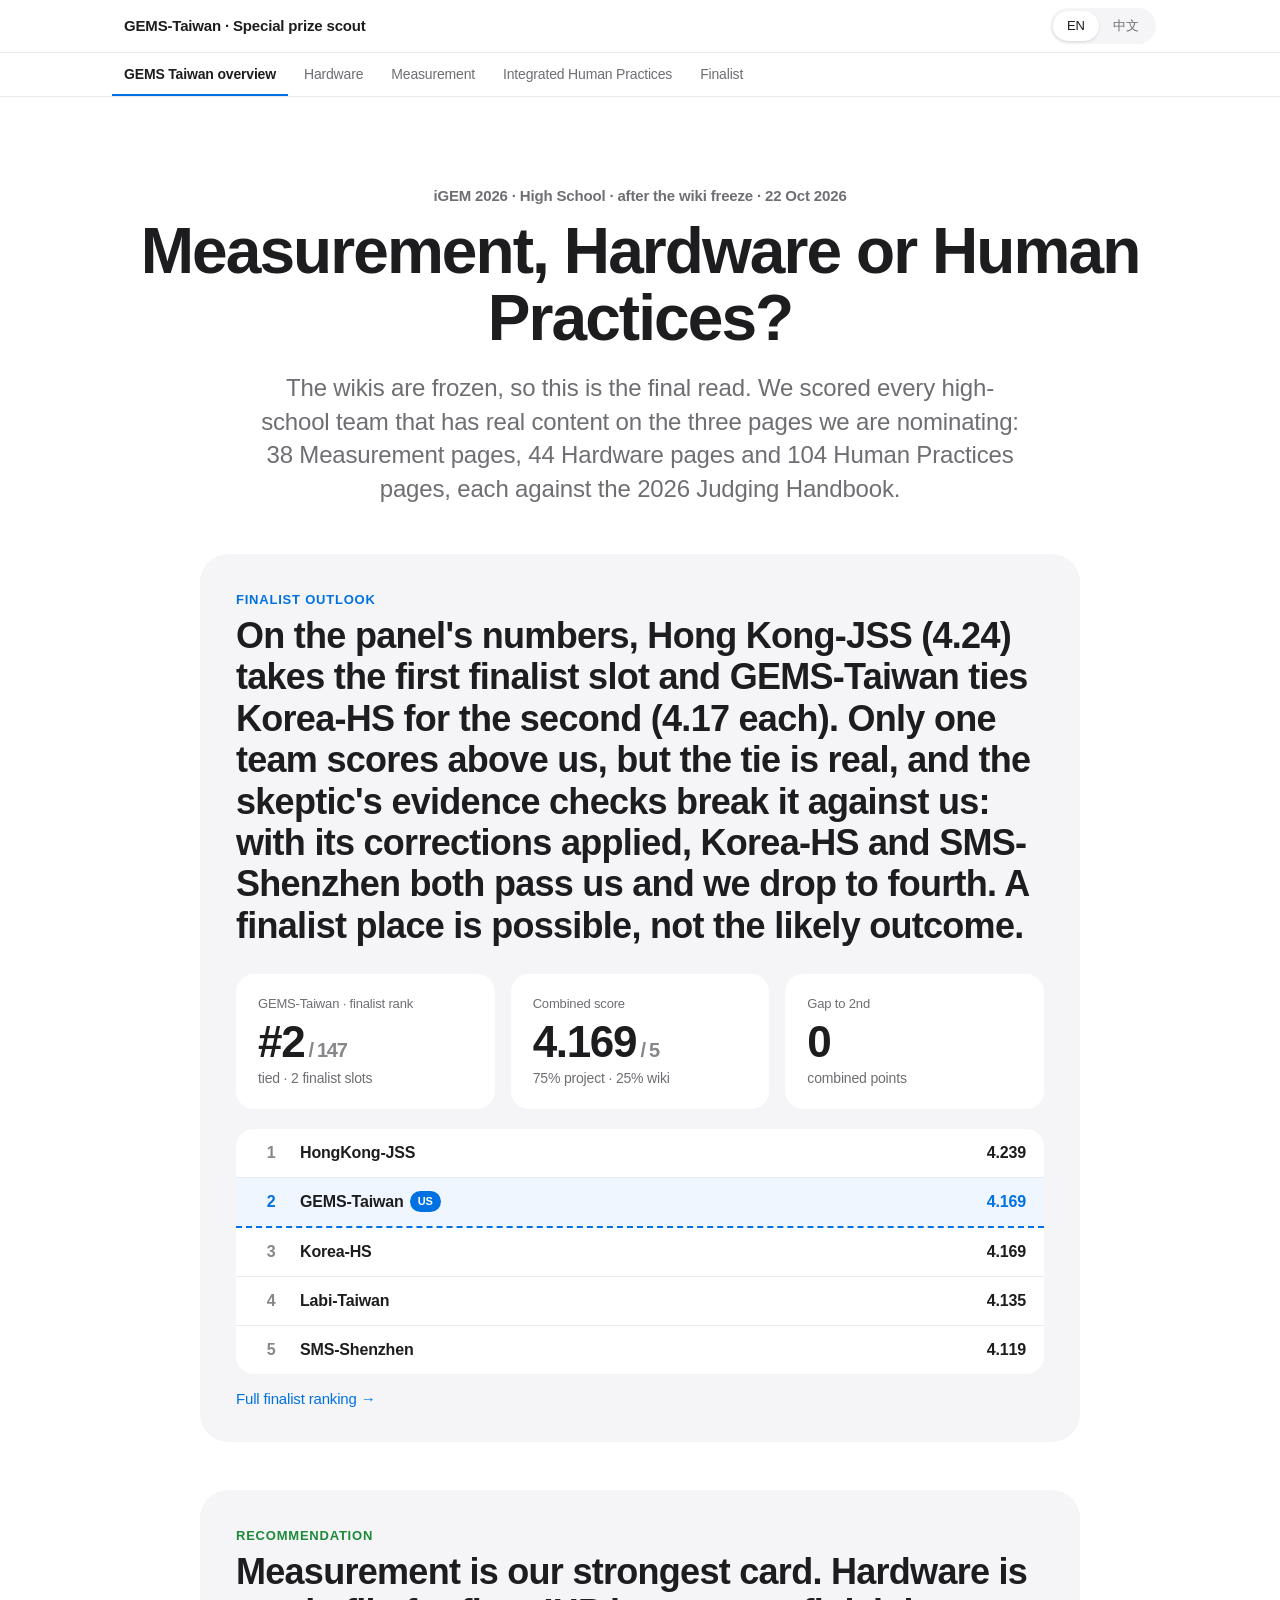
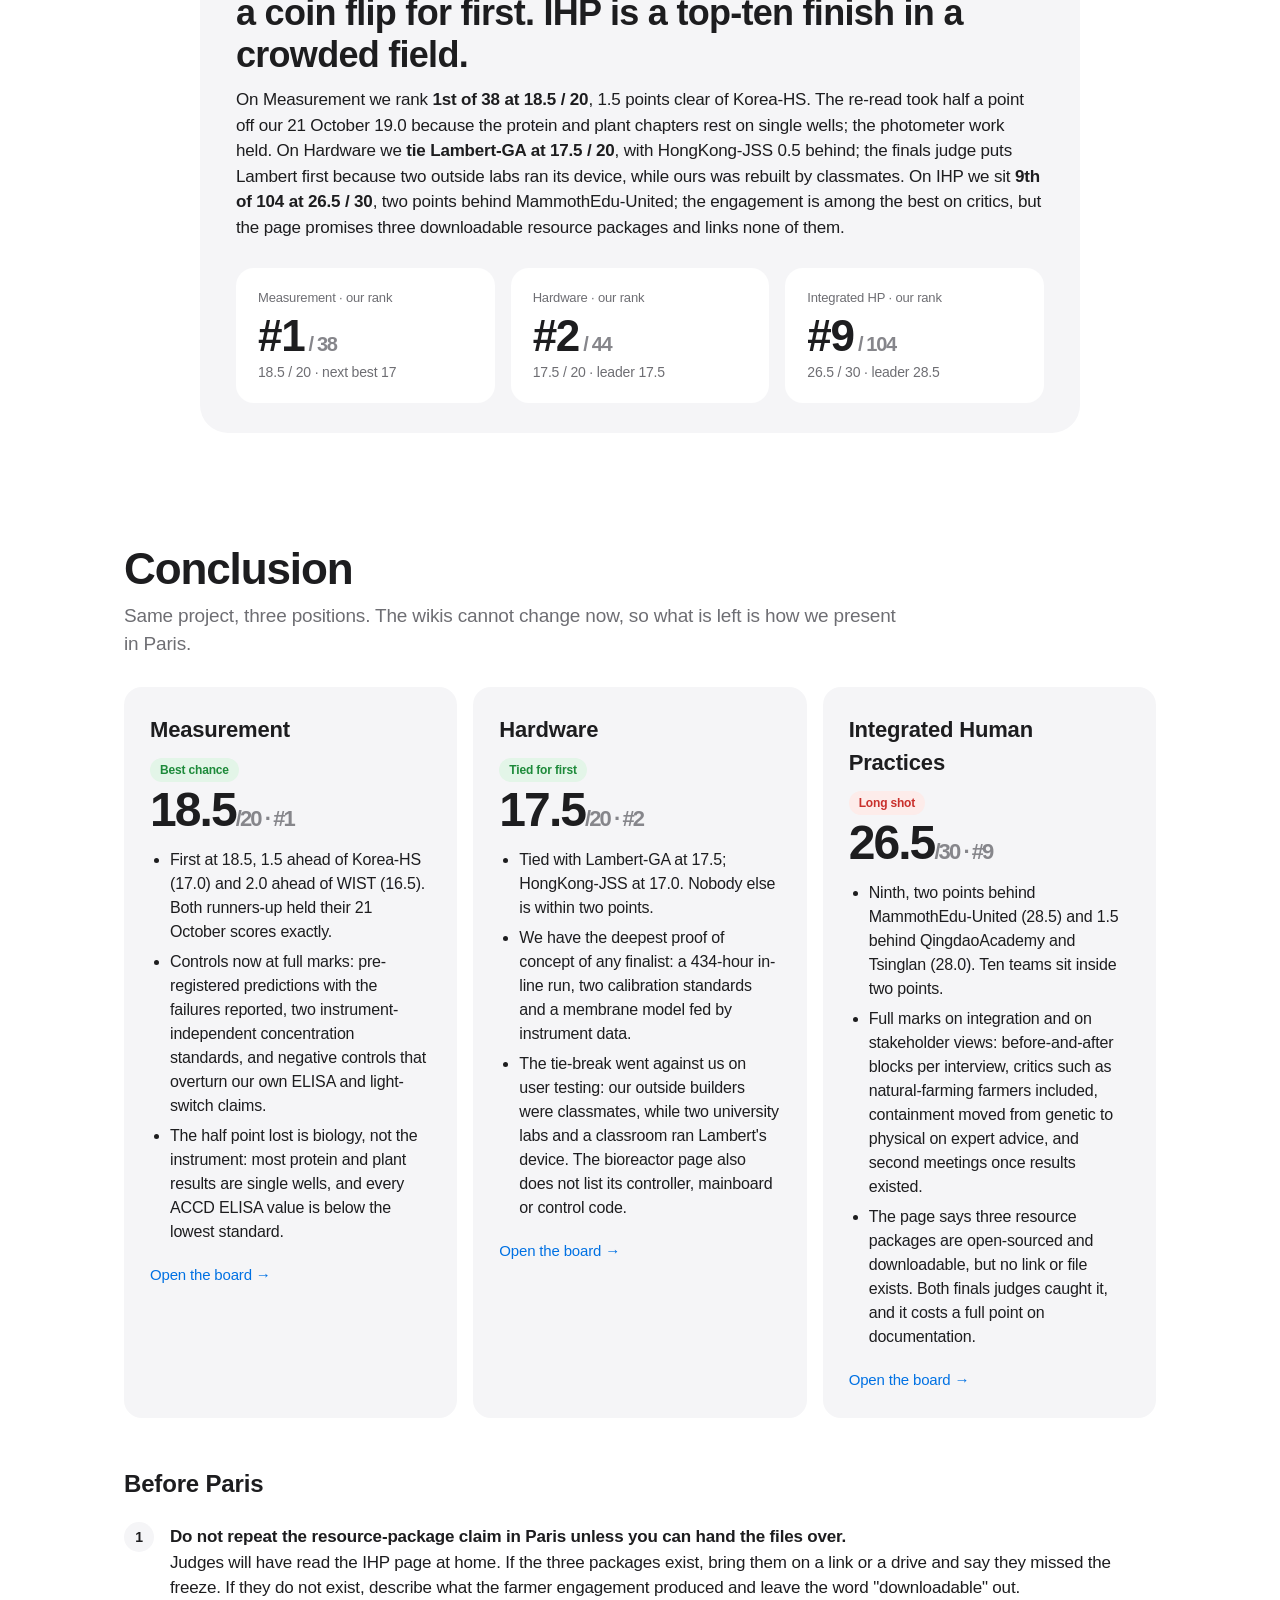
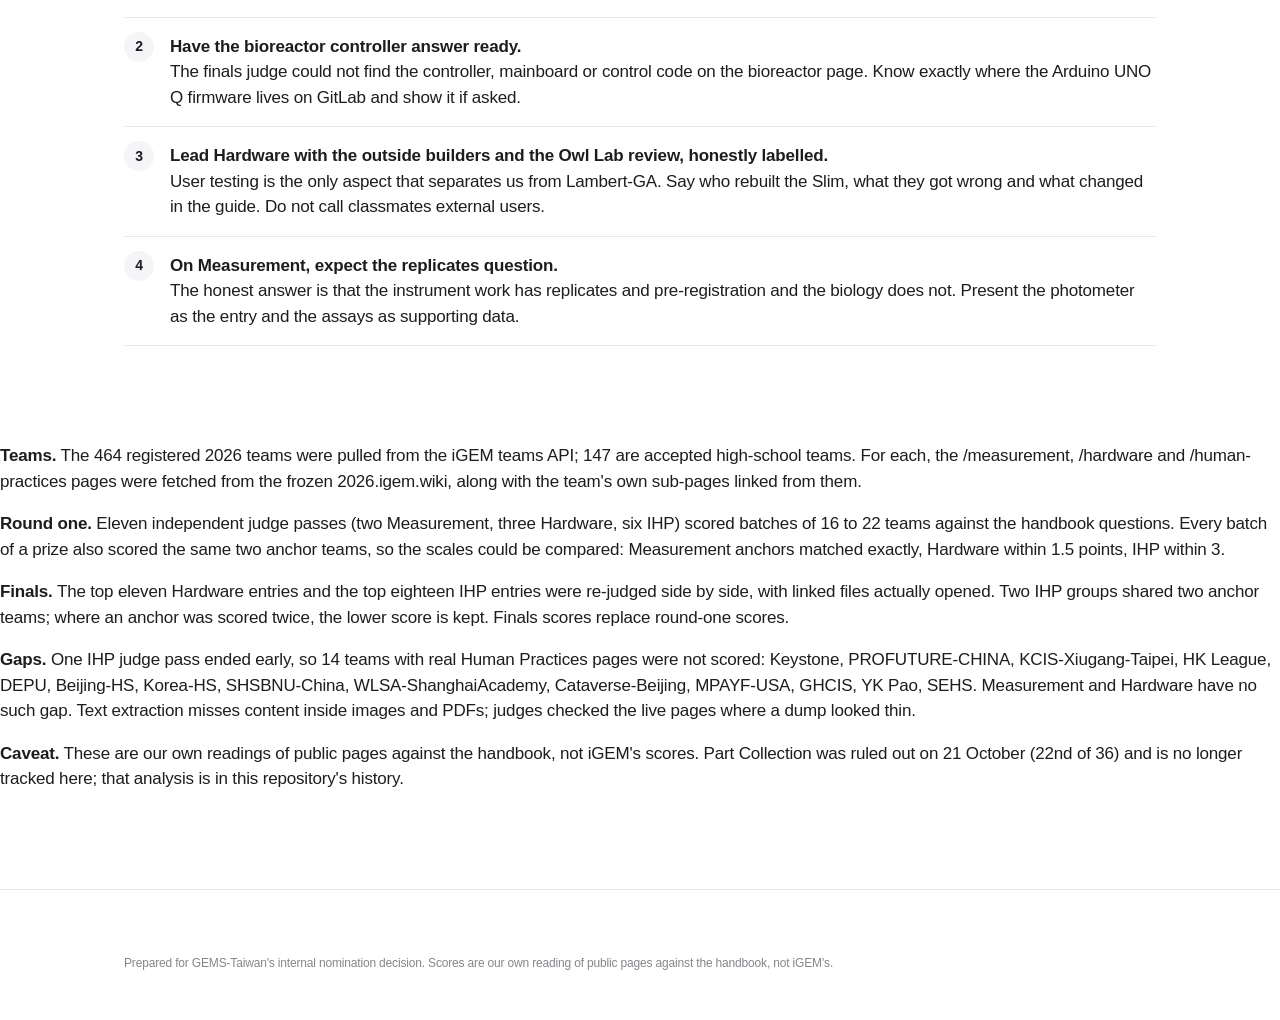
==== commit fbfcaf19: "Five-tab site and finalist read for the 2026 high-school section Split the single page into five tab" ====
--- a/index.html
+++ b/index.html
@@ -4,182 +4,30 @@
 <meta charset="utf-8">
 <meta name="viewport" content="width=device-width, initial-scale=1">
 <meta name="color-scheme" content="light">
-<title>Three Prize Scout</title>
-<meta name="description" content="GEMS-Taiwan 2026: Measurement, Hardware and Integrated Human Practices, each scored against every high-school team after the wiki freeze.">
-<style>
-:root{
-  --bg:#ffffff; --ink:#1d1d1f; --ink2:#6e6e73; --ink3:#86868b; --line:#e8e8ed; --card:#f5f5f7;
-  --accent:#0071e3; --ours:#0071e3; --oursbg:#f0f6ff; --good:#1d8a3a; --warn:#b25000; --bad:#c9302c;
-  --r:18px;
-}
-*{box-sizing:border-box}
-html{-webkit-text-size-adjust:100%}
-body{margin:0;background:var(--bg);color:var(--ink);
-  font-family:-apple-system,BlinkMacSystemFont,"SF Pro Text","SF Pro Display","Helvetica Neue","PingFang TC","Noto Sans TC","Microsoft JhengHei",Arial,sans-serif;
-  font-size:17px;line-height:1.5;letter-spacing:-.01em;-webkit-font-smoothing:antialiased}
-a{color:var(--accent);text-decoration:none}
-a:hover{text-decoration:underline}
-.wrap{max-width:1080px;margin:0 auto;padding:0 24px}
-nav{position:sticky;top:0;z-index:10;background:rgba(255,255,255,.82);backdrop-filter:saturate(180%) blur(20px);-webkit-backdrop-filter:saturate(180%) blur(20px);border-bottom:1px solid var(--line)}
-nav .wrap{display:flex;align-items:center;justify-content:space-between;height:52px;gap:12px}
-nav .brand{font-weight:600;font-size:15px;white-space:nowrap;overflow:hidden;text-overflow:ellipsis}
-nav .links{display:flex;gap:22px;font-size:13px}
-nav .links a{color:var(--ink2)}
-.seg{display:inline-flex;background:var(--card);border-radius:999px;padding:3px;flex:none}
-.seg button{border:0;background:transparent;font:inherit;font-size:13px;font-weight:500;color:var(--ink2);padding:5px 14px;border-radius:999px;cursor:pointer}
-.seg button[aria-pressed=true]{background:#fff;color:var(--ink);box-shadow:0 1px 3px rgba(0,0,0,.12)}
-header.hero{padding:88px 0 40px;text-align:center}
-.kicker{font-size:15px;font-weight:600;color:var(--ink2);margin:0 0 10px}
-h1{font-size:clamp(40px,6vw,64px);line-height:1.06;letter-spacing:-.03em;margin:0 0 18px;font-weight:700}
-.lede{font-size:clamp(19px,2.2vw,24px);color:var(--ink2);max-width:760px;margin:0 auto;line-height:1.4}
-.verdict{margin:48px auto 0;max-width:880px;background:var(--card);border-radius:28px;padding:36px 36px 30px;text-align:left}
-.verdict .label{font-size:13px;font-weight:600;color:var(--good);text-transform:uppercase;letter-spacing:.06em}
-.verdict h2{font-size:clamp(26px,3.4vw,36px);margin:6px 0 12px;letter-spacing:-.02em;line-height:1.15}
-.verdict p{margin:0;color:var(--ink);font-size:17px}
-.stats{display:grid;grid-template-columns:repeat(3,1fr);gap:16px;margin-top:28px}
-.stat{background:#fff;border-radius:var(--r);padding:20px 22px}
-.stat .t{font-size:13px;color:var(--ink2);font-weight:500}
-.stat .n{font-size:44px;font-weight:700;letter-spacing:-.03em;line-height:1.1;margin-top:4px}
-.stat .n small{font-size:20px;color:var(--ink3);font-weight:600}
-.stat .s{font-size:14px;color:var(--ink2);margin-top:2px}
-section{padding:72px 0 8px}
-section h2.sec{font-size:clamp(30px,4vw,44px);letter-spacing:-.025em;margin:0 0 8px;line-height:1.1}
-section .sub{color:var(--ink2);font-size:19px;margin:0 0 28px;max-width:780px}
-.crit{display:grid;grid-template-columns:repeat(3,1fr);gap:16px}
-.crit .card{background:var(--card);border-radius:var(--r);padding:24px}
-.crit h3{margin:0 0 12px;font-size:21px;letter-spacing:-.015em}
-.crit ol{margin:0;padding-left:22px}
-.crit li{margin:6px 0;font-size:16px}
-.crit .note{font-size:14px;color:var(--ink2);margin-top:12px}
-.board{border-top:1px solid var(--line)}
-.row{border-bottom:1px solid var(--line)}
-.row summary{list-style:none;display:grid;grid-template-columns:44px minmax(0,1.5fr) repeat(var(--n,4),minmax(52px,.5fr)) 70px 20px;align-items:center;gap:10px;padding:16px 8px;cursor:pointer}
-.row summary::-webkit-details-marker{display:none}
-.row.head{display:grid;grid-template-columns:44px minmax(0,1.5fr) repeat(var(--n,4),minmax(52px,.5fr)) 70px 20px;gap:10px;padding:10px 8px;font-size:12px;color:var(--ink3);font-weight:600;text-transform:uppercase;letter-spacing:.04em}
-.row.ours{background:var(--oursbg);border-radius:14px;border-bottom-color:transparent}
-.rank{font-size:22px;font-weight:700;color:var(--ink3);text-align:center}
-.ours .rank{color:var(--ours)}
-.team{font-weight:600;font-size:17px;min-width:0}
-.team .meta{display:block;font-weight:400;font-size:13px;color:var(--ink2);white-space:nowrap;overflow:hidden;text-overflow:ellipsis}
-.pill{display:inline-block;font-size:11px;font-weight:700;color:#fff;background:var(--ours);border-radius:999px;padding:2px 8px;margin-left:6px;vertical-align:2px}
-.dots{display:flex;gap:4px;align-items:center}
-.dot{width:9px;height:9px;border-radius:50%;background:var(--line);position:relative;overflow:hidden}
-.dot.f{background:var(--ink)}
-.dot.h{background:linear-gradient(90deg,var(--ink) 50%,var(--line) 50%)}
-.ours .dot.f{background:var(--ours)}
-.ours .dot.h{background:linear-gradient(90deg,var(--ours) 50%,var(--line) 50%)}
-.dots .v{font-size:12px;color:var(--ink3);margin-left:4px;font-variant-numeric:tabular-nums}
-.total{font-size:22px;font-weight:700;text-align:right;font-variant-numeric:tabular-nums;letter-spacing:-.02em}
-.total small{font-size:12px;color:var(--ink3);font-weight:500}
-.chev{color:var(--ink3);transition:transform .2s;text-align:center}
-details[open] .chev{transform:rotate(90deg)}
-.body{padding:4px 8px 22px 62px;display:grid;grid-template-columns:1fr 1fr;gap:18px 32px;font-size:15px}
-.body .full{grid-column:1/-1}
-.body h4{margin:0 0 6px;font-size:13px;color:var(--ink2);text-transform:uppercase;letter-spacing:.05em}
-.body ul{margin:0;padding-left:18px}
-.body li{margin:4px 0}
-.body .j{margin:0 0 6px}
-.body .j b{color:var(--ink2);font-weight:600}
-.oneline{font-size:16px;color:var(--ink)}
-.chart{background:var(--card);border-radius:var(--r);padding:24px;margin-top:28px}
-.bar{display:grid;grid-template-columns:150px 1fr 48px;gap:12px;align-items:center;margin:7px 0;font-size:14px}
-.bar .nm{white-space:nowrap;overflow:hidden;text-overflow:ellipsis;color:var(--ink2)}
-.bar .tr{height:10px;background:#fff;border-radius:6px;overflow:hidden}
-.bar .fl{height:100%;background:#c7c7cc;border-radius:6px}
-.bar.us .fl{background:var(--ours)}
-.bar.us .nm{color:var(--ours);font-weight:600}
-.bar .vv{text-align:right;font-variant-numeric:tabular-nums;color:var(--ink2)}
-.compare{display:grid;grid-template-columns:repeat(3,1fr);gap:16px}
-.compare .card{background:var(--card);border-radius:var(--r);padding:26px}
-.compare h3{margin:0 0 4px;font-size:22px}
-.compare .big{font-size:48px;font-weight:700;letter-spacing:-.04em;line-height:1}
-.compare .big small{font-size:22px;color:var(--ink3)}
-.compare ul{padding-left:20px;margin:14px 0 0}
-.compare li{margin:6px 0;font-size:16px}
-.tag{display:inline-block;font-size:12px;font-weight:600;border-radius:999px;padding:3px 10px;margin:8px 0 4px}
-.tag.go{background:#e3f5e8;color:var(--good)}
-.tag.no{background:#fdecea;color:var(--bad)}
-.todo{counter-reset:t;list-style:none;padding:0;margin:0}
-.todo li{counter-increment:t;position:relative;padding:16px 0 16px 46px;border-bottom:1px solid var(--line)}
-.todo li::before{content:counter(t);position:absolute;left:0;top:14px;width:30px;height:30px;border-radius:50%;background:var(--card);font-weight:700;display:flex;align-items:center;justify-content:center;font-size:14px}
-.todo b{display:block}
-.h3s{font-size:24px;letter-spacing:-.015em;margin:46px 0 14px}
-.proj{display:grid;grid-template-columns:repeat(3,1fr);gap:16px}
-.proj .p{background:var(--card);border-radius:var(--r);padding:24px}
-.proj .p.hi{background:var(--oursbg)}
-.proj .lab{font-size:13px;color:var(--ink2);font-weight:600}
-.proj .v{font-size:48px;font-weight:700;letter-spacing:-.035em;line-height:1.05;margin-top:6px}
-.proj .v small{font-size:19px;color:var(--ink3);font-weight:600}
-.proj .hi .v{color:var(--ours)}
-.proj .rk{font-size:15px;color:var(--ink2);margin-top:4px}
-.proj .d{font-size:14px;color:var(--ink2);margin-top:10px;line-height:1.45}
-.critbars .cb{border-bottom:1px solid var(--line);padding:18px 0}
-.cb .top{display:flex;justify-content:space-between;align-items:baseline;gap:14px;flex-wrap:wrap}
-.cb .nm{font-weight:600;font-size:18px}
-.cb .nums{font-size:14px;color:var(--ink2);font-variant-numeric:tabular-nums;white-space:nowrap}
-.cb .nums b{color:var(--ours);font-size:16px}
-.cb .track{position:relative;height:12px;background:var(--card);border-radius:7px;margin:12px 0 10px;overflow:hidden}
-.cb .cur{position:absolute;left:0;top:0;height:100%;background:#c7c7cc;border-radius:7px}
-.cb .gain{position:absolute;top:0;height:100%;background:var(--ours);opacity:.85}
-.cb .cap{position:absolute;top:0;height:100%;background:repeating-linear-gradient(45deg,#d9d9de,#d9d9de 4px,#ececf0 4px,#ececf0 8px)}
-.cb p{margin:0 0 6px;font-size:15px}
-.cb .blk{font-size:14px;color:var(--warn)}
-.assets{display:grid;grid-template-columns:repeat(2,1fr);gap:14px}
-.asset{background:var(--card);border-radius:14px;padding:18px 20px}
-.asset b{display:block;font-size:16px;margin-bottom:4px}
-.asset .w{font-size:13px;color:var(--ink3);margin-bottom:6px}
-.asset .u{font-size:14px;color:var(--ink2)}
-.tasks{border-top:1px solid var(--line)}
-.task{display:grid;grid-template-columns:52px 1fr 86px;gap:14px;align-items:start;padding:16px 4px;border-bottom:1px solid var(--line)}
-.task .n{width:34px;height:34px;border-radius:50%;background:var(--oursbg);color:var(--ours);font-weight:700;display:flex;align-items:center;justify-content:center;font-size:14px}
-.task .t{font-size:16px;font-weight:600}
-.task .g{font-size:14px;color:var(--ink2);margin-top:3px}
-.task .h{font-size:14px;color:var(--ink2);text-align:right;white-space:nowrap;font-variant-numeric:tabular-nums}
-.ceil{margin-top:40px;background:#fff7ed;border-radius:var(--r);padding:26px 28px}
-.ceil h4{margin:0 0 8px;font-size:17px;color:var(--warn)}
-.ceil p{margin:0;font-size:16px}
-.method{font-size:15px;color:var(--ink2);columns:2;column-gap:40px}
-.method p{margin:0 0 12px;break-inside:avoid}
-footer{padding:64px 0 48px;color:var(--ink3);font-size:12px;border-top:1px solid var(--line);margin-top:72px}
-[data-lang=zh] .en,[data-lang=en] .zh{display:none}
-@media (max-width:980px){.crit,.compare{grid-template-columns:1fr}}
-@media (max-width:980px){.crit,.compare{grid-template-columns:1fr}}
-@media (max-width:820px){
-  nav .links{display:none}
-  .stats,.crit,.compare{grid-template-columns:1fr}
-  .row summary,.row.head{grid-template-columns:30px minmax(0,1fr) 54px 16px!important}
-  .row summary .dots,.row.head .c{display:none}
-  .proj,.assets{grid-template-columns:1fr}
-  .task{grid-template-columns:40px 1fr;row-gap:4px}
-  .task .h{grid-column:2;text-align:left}
-  .body{grid-template-columns:1fr;padding-left:8px}
-  .method{columns:1}
-  .bar{grid-template-columns:100px 1fr 40px}
-  .verdict{padding:26px 20px}
-  header.hero{padding:56px 0 24px}
-  .wrap{padding:0 16px}
-}
-</style>
+<title>GEMS Taiwan Overview</title>
+<meta name="description" content="GEMS-Taiwan 2026: finalist outlook plus Measurement, Hardware and Integrated Human Practices, each scored against every high-school team after the wiki freeze.">
+<link rel="stylesheet" href="assets/site.css?v=20261023">
 </head>
 <body data-lang="en">
 <nav><div class="wrap">
   <div class="brand"><span class="en">GEMS-Taiwan · Special prize scout</span><span class="zh">GEMS-Taiwan · 特別獎評估</span></div>
-  <div class="links">
-    <a href="#criteria"><span class="en">Criteria</span><span class="zh">評分標準</span></a>
-    <a href="#measurement"><span class="en">Measurement</span><span class="zh">量測獎</span></a>
-    <a href="#hardware"><span class="en">Hardware</span><span class="zh">硬體獎</span></a>
-    <a href="#ihp"><span class="en">IHP</span><span class="zh">整合人文</span></a>
-    <a href="#verdict"><span class="en">Conclusion</span><span class="zh">結論</span></a>
-  </div>
   <div class="seg" role="group" aria-label="Language">
     <button type="button" data-set="en" aria-pressed="true">EN</button>
     <button type="button" data-set="zh" aria-pressed="false">中文</button>
   </div>
-</div></nav>
+</div>
+<div class="tabs" aria-label="Pages"><div class="wrap">
+    <a href="index.html" aria-current="page"><span class="en">GEMS Taiwan overview</span><span class="zh">GEMS Taiwan 總覽</span></a>
+    <a href="hardware.html"><span class="en">Hardware</span><span class="zh">硬體</span></a>
+    <a href="measurement.html"><span class="en">Measurement</span><span class="zh">量測</span></a>
+    <a href="ihp.html"><span class="en">Integrated Human Practices</span><span class="zh">整合人類實踐 IHP</span></a>
+    <a href="finalist.html"><span class="en">Finalist</span><span class="zh">決賽入圍</span></a>
+</div></div></nav>
 <header class="hero"><div class="wrap">
   <p class="kicker"><span class="en">iGEM 2026 · High School · after the wiki freeze · <span id="snap"></span></span><span class="zh">iGEM 2026 · 高中組 · wiki 凍結後 · <span id="snap2"></span></span></p>
   <h1><span class="en">Measurement, Hardware or Human Practices?</span><span class="zh">量測、硬體，還是整合人文？</span></h1>
   <p class="lede"><span class="en" id="lede-en"></span><span class="zh" id="lede-zh"></span></p>
+  <div class="verdict" id="finalist-card"></div>
   <div class="verdict" id="top">
     <div class="label"><span class="en">Recommendation</span><span class="zh">建議</span></div>
     <h2><span class="en" id="rec-en"></span><span class="zh" id="rec-zh"></span></h2>
@@ -187,62 +35,6 @@
     <div class="stats" id="stats"></div>
   </div>
 </div></header>
-<section id="criteria"><div class="wrap">
-  <h2 class="sec"><span class="en">The judging criteria</span><span class="zh">評審標準</span></h2>
-  <p class="sub"><span class="en">Each award is scored on the aspects the 2026 Judging Handbook lists for it, 0–5 each. Measurement and Hardware have four aspects (out of 20); Integrated Human Practices has six (out of 30).</span><span class="zh">每個獎項依 2026 評審手冊列出的面向評分，每個面向 0–5 分。量測與硬體各四個面向（滿分 20）；整合人文考量有六個面向（滿分 30）。</span></p>
-  <div class="crit">
-    <div class="card">
-      <h3><span class="en">Measurement</span><span class="zh">量測獎 Measurement</span></h3>
-      <ol>
-        <li><span class="en">Could the measurement be repeated by other iGEM teams?</span><span class="zh">其他 iGEM 隊伍能否重複這項量測？</span></li>
-        <li><span class="en">Is the protocol well described?</span><span class="zh">實驗流程是否描述完整？</span></li>
-        <li><span class="en">Is it useful to other projects?</span><span class="zh">對其他專題是否有用？</span></li>
-        <li><span class="en">Did the team use controls to validate the process and calibrate units?</span><span class="zh">是否以對照組驗證量測流程並校正單位？</span></li>
-      </ol>
-      <p class="note"><span class="en">Evidence must be on /measurement. Model entry: Austin-UTexas 2024.</span><span class="zh">證據必須放在 /measurement。範例：Austin-UTexas 2024。</span></p>
-    </div>
-    <div class="card">
-      <h3><span class="en">Hardware</span><span class="zh">硬體獎 Hardware</span></h3>
-      <ol>
-        <li><span class="en">Does the hardware address a need or problem in synthetic biology?</span><span class="zh">硬體是否解決合成生物學中的需求或問題？</span></li>
-        <li><span class="en">Did the team conduct user testing and learn from user feedback?</span><span class="zh">是否進行使用者測試並從回饋中學習？</span></li>
-        <li><span class="en">Did the team demonstrate utility and functionality in a proof of concept?</span><span class="zh">是否以概念驗證展示硬體的實用性與功能？</span></li>
-        <li><span class="en">Is the documentation enough for other teams to reproduce it?</span><span class="zh">文件是否足以讓其他隊伍重製？</span></li>
-      </ol>
-      <p class="note"><span class="en">Standard page /hardware, sub-pages count. Reference winners: TUDarmstadt 2025, Aachen 2024.</span><span class="zh">標準頁面 /hardware，子頁面也算。參考得獎隊伍：TUDarmstadt 2025、Aachen 2024。</span></p>
-    </div>
-    <div class="card">
-      <h3><span class="en">Integrated Human Practices</span><span class="zh">整合人文考量 IHP</span></h3>
-      <ol>
-        <li><span class="en">Was HP integrated throughout the project?</span><span class="zh">人文考量是否貫穿整個專案？</span></li>
-        <li><span class="en">How thoughtfully was it implemented: context, rationale, prior work?</span><span class="zh">執行是否用心：脈絡、理由與先前工作？</span></li>
-        <li><span class="en">Did it make the project responsible and good for the world?</span><span class="zh">是否讓專案更負責任、對世界有益？</span></li>
-        <li><span class="en">Did it incorporate different stakeholder views?</span><span class="zh">是否納入不同利害關係人的觀點？</span></li>
-        <li><span class="en">Is it documented so others can build on it?</span><span class="zh">文件是否足以讓別人在其上發展？</span></li>
-        <li><span class="en">How inspiring an example is it to others?</span><span class="zh">對其他人是否是有啟發性的範例？</span></li>
-      </ol>
-      <p class="note"><span class="en">The test across all six: what a stakeholder said, what the team changed, and what they checked afterwards.</span><span class="zh">六個面向共同的檢驗：利害關係人說了什麼、隊伍改了什麼、之後又驗證了什麼。</span></p>
-    </div>
-  </div>
-</div></section>
-<section id="measurement"><div class="wrap">
-  <h2 class="sec"><span class="en">Measurement · top 10</span><span class="zh">量測獎 · 前十名</span></h2>
-  <p class="sub"><span class="en" id="sub-measurement-en"></span><span class="zh" id="sub-measurement-zh"></span></p>
-  <div class="board" id="board-measurement"></div>
-  <div class="chart" id="chart-measurement"></div>
-</div></section>
-<section id="hardware"><div class="wrap">
-  <h2 class="sec"><span class="en">Hardware · top 10</span><span class="zh">硬體獎 · 前十名</span></h2>
-  <p class="sub"><span class="en" id="sub-hardware-en"></span><span class="zh" id="sub-hardware-zh"></span></p>
-  <div class="board" id="board-hardware"></div>
-  <div class="chart" id="chart-hardware"></div>
-</div></section>
-<section id="ihp"><div class="wrap">
-  <h2 class="sec"><span class="en">Integrated Human Practices · top 10</span><span class="zh">整合人文考量 · 前十名</span></h2>
-  <p class="sub"><span class="en" id="sub-ihp-en"></span><span class="zh" id="sub-ihp-zh"></span></p>
-  <div class="board" id="board-ihp"></div>
-  <div class="chart" id="chart-ihp"></div>
-</div></section>
 <section id="verdict"><div class="wrap">
   <h2 class="sec"><span class="en">Conclusion</span><span class="zh">結論</span></h2>
   <p class="sub"><span class="en" id="vsub-en"></span><span class="zh" id="vsub-zh"></span></p>
@@ -258,62 +50,12 @@
   <span class="en">Prepared for GEMS-Taiwan's internal nomination decision. Scores are our own reading of public pages against the handbook, not iGEM's.</span>
   <span class="zh">供 GEMS-Taiwan 內部決定提名使用。分數是我們依評審手冊閱讀公開頁面後的判斷，並非 iGEM 官方評分。</span>
 </div></footer>
-<script>
-const D={"prizes": {"measurement": [{"slug": "gems-taiwan", "team": "GEMS-Taiwan", "url": "https://2026.igem.wiki/gems-taiwan/measurement", "type": "inline bioreactor OD600 photometers, pre-registered signal-processing calibration, protein and plant assays", "c1": 4.5, "c2": 4.5, "c3": 4.5, "c4": 5.0, "total": 18.5, "j1": "The OD600 work is reproducible down to the arithmetic: the 20-reading burst structure, dark-median subtraction, the median plus or minus 3 MAD fence, the OD equation with its path-length factor of 5, the blank-refusal conditions and the single-path fallback are all written out, and the raw CSVs, replay script, firmware ports and pre-registration are published under od600-signal-processing in the team GitLab, which I confirmed exists and holds analysis, data and src folders plus PREREGISTRATION.md. The wet-lab arms are thinner, with several tables built from single wells.", "j2": "Protocols are at SOP depth across very different methods: the withdraw-one add-one silica ladder with its concentration formula, the flow-meter pulse arithmetic and the divider and ADC chain for the pressure transmitters, the Western casting and transfer steps, the ELISA plate layout with per-well reagent volumes, and a DNPH assay scaled twenty-fold down to a microplate with every reagent recipe. The page is sprawling enough that the weaker assays get the same formatting as the strong ones.", "j3": "The transferable core is the burst-logging protocol: print individual samples inside a burst, replay eleven estimators on identical input, and gate rather than estimate. It runs in four working days on any photometer that can log raw samples, and the spread and jump gates cut the worst bubble error from 2.44 to 0.016 OD. The LED-to-optogenetic-system wavelength table and the twenty-fold DNPH scale-down are separately reusable.", "j4": "This is the strongest aspect. The concentration axis is set by pipetted volume and a measured loop volume, not by any instrument under test, so the BioDrop is a comparison and not the source of the scale; eight predictions with numeric thresholds were committed before the run and all eight are reported including the five that failed; seven of the eleven algorithms are deliberate controls; replaying raw bursts reproduced the firmware outputs within 0.005 OD; ELISA plates carry blank, NSB and B0 controls with the 11% B0 spread disclosed; the DNPH linear range is bounded at 2.049 mM and the all-eight-level R-squared of 0.950 is named as the number not to quote. Most telling, the untransformed WB800 control reads in the same range as four constructs and the team says the construct ranking therefore cannot be used.", "strengths": ["Pre-registered predictions, metrics and exclusion rules, with failures reported", "Instrument-independent silica and titanium dioxide concentration standards, eight weeks apart", "Raw CSVs, replay script and pre-registration published and reachable on iGEM GitLab", "Negative controls allowed to invalidate the team's own ELISA and optogenetic claims"], "weaknesses": ["Most protein and plant results are single wells, so trends cannot be separated from plate noise", "ACCD ELISA values all fall below the lowest standard and are extrapolations", "Transmembrane pressure is still not computed; every pressure figure is a lumen drop", "The silica ladder calibrates particles, not cells; a washed-cell dilution series is still owed"], "red_flags": ["The clean bubble record of run 6 is confounded because the permeate draw was halved at the same time the gate was fitted, which the page states", "Optogenetic Western bands run near 63 to 75 kDa while the constitutive ACCD band is about 37 kDa, so band identity is unsettled"], "one_line": "Pre-registered, control-heavy instrument calibration of a kind rarely seen at any level, carrying a weaker but honestly labelled set of biological assays alongside it.", "one_line_zh": "預先登記、對照組極為紮實的儀器校正，水準在任何層級都少見，同時併帶一組較弱但標示誠實的生物學試驗。", "change_note_en": "The page is substantively the same as the 21 October snapshot, with the lux-to-OD derivation, the slope confidence intervals and the run 5 against run 6 comparison all still present; I score it 18.5 rather than 19 because on re-reading, the protein and plant chapters rest largely on single wells and the ELISA negative-control failure limits what the biology can support.", "change_note_zh": "本頁與10月21日快照大致相同，照度轉OD的推導、斜率信賴區間與第5、6次運轉的比較都仍在；我給18.5而非19，因為重讀後發現蛋白與植物章節多半只有單孔數據，且ELISA陰性對照的失敗限制了生物學部分能支持的結論。", "prev_total": 19.0, "rank": 1, "ours": true}, {"slug": "korea-hs", "team": "Korea-HS", "url": "https://2026.igem.wiki/korea-hs/measurement", "type": "melanin identity by gravimetry plus spectral slope, and flame mass loss and char on coated oak", "c1": 4.0, "c2": 4.0, "c3": 4.5, "c4": 4.5, "total": 17.0, "j1": "Every quantitative value is on the page at per-tube resolution: Table 4 logs each preparation's OD600, pH, dry pellet mass, A400, slope and R-squared, Table 7 gives all three specimens per formulation, and instrument settings are named (SU5000, 15.0 kV, x150, working distances 10.0 to 11.3 mm). It stops short of 5 because nothing is downloadable, no code is published, and four flame-test parameters (exposure duration aside, burner distance, flame temperature, oak moisture) were admittedly never recorded.", "j2": "Protocols read as executable steps with concentrations, volumes and wavelengths (acidify to pH 2 with 6 M HCl, redissolve in 1 mL of 1 M NaOH, scan 250 to 700 nm at 5 nm giving 91 points, fit log10 A over a pre-specified 400 to 650 nm window, 20 spray actuations per layer, 180 s exposure). Missing are setup photographs, a troubleshooting section and any downloadable SOP.", "j3": "Section 7 packages four transferable items: the balance-plus-spectrophotometer melanin identity assay, carrying a commercial standard through the whole procedure rather than measuring it separately, the bare-substrate exposure control for any coating test, and recording three standard curves instead of one, which is how they found two of theirs carried no signal.", "j4": "Table 10 pairs every claim with a same-day control measured by the same procedure: empty vector at all four tyrosine levels, a melanin standard carried through precipitation, washing, drying and scanning, a triplicate solvent blank, bare oak under identical flame exposure, and a marketed flame retardant as an external performance reference. Units are handled honestly: four measurands in physical units, the pigment index declared dimensionless, and the Bradford values flagged as extrapolations because 11 of 18 fell outside the 0.1 to 0.5 mg/mL calibrated range.", "strengths": ["Per-replicate tables for every number, including the blanks", "Melanin standard carried through the full procedure, 2.5% CV on dry mass", "Bare-oak char control cut the claimed effect from 183.7 to 77 micrometres", "CV reported for all fifteen measurements and used to pick W9 over a lower mean"], "weaknesses": ["No downloadable data files, scripts or SOPs", "Four flame-apparatus parameters were never recorded, so absolute severity is not reproducible", "Total protein rests on one usable Bradford curve with R-squared 0.9225 and mostly extrapolated values", "Three specimens per group leaves most coating comparisons non-significant after Holm correction"], "red_flags": ["Round 1 single-specimen table ranks W9 worst (10.10% loss) while round 2 ranks it best, explained by layer count but on one specimen each"], "one_line": "A disciplined, control-first measurement page whose honesty about what each number cannot support is as strong as the data itself.", "one_line_zh": "一個以對照組為核心、紀律嚴謹的測量頁面，對每個數字不能支持什麼的誠實說明，和數據本身一樣有力。", "change_note_en": "No substantive change found since the 21 October snapshot; the score holds at 17 because the same per-replicate tables, carried-through standard and bare-oak control are still the page's backbone and the same gaps (no downloadable data, unrecorded flame parameters) remain.", "change_note_zh": "與10月21日快照相比未見實質變動，分數維持17分：逐重複表格、全程帶入的標準品與裸橡木對照仍是全頁骨幹，而同樣的缺口（無可下載數據、火焰參數未記錄）也依舊存在。", "prev_total": 17.0, "rank": 2, "ours": false}, {"slug": "wist", "team": "WIST", "url": "https://2026.igem.wiki/wist/measurement", "type": "nitrate and lactate promoter dose-response by a chloroform-free Miller beta-galactosidase assay", "c1": 4.5, "c2": 4.5, "c3": 4.0, "c4": 3.5, "total": 16.5, "j1": "The tube-level CSV is live and holds all 31 tubes with each one's own OD600, A420, A550, time, volume and assayed flag, nothing pre-averaged; the plotting script carries its seed and refuses to run unless it loads exactly 21 assayed tubes; the run-day protocol is published as its own file with the Z-buffer recipe, the ONPG volume, the 30 degree equilibration and the Miller formula with its t and V. All three files returned HTTP 200 on the frozen wiki.", "j2": "The protocol file is a genuine run card, and the page adds the reasoning a repeater needs: the anaerobiosis indicator strip as a pass or void gate, aerobic pre-grow then inducer-first dispensing then a fixed four-hour shift, and the reagent substitutions spelled out against the standard method. Short of 5 only because the absolute exposure of the sfGFP channel is abandoned rather than documented and some design decisions sit on other pages.", "j3": "Two things travel: Triton X-100 in place of chloroform and 1 mM DTT in place of 50 mM beta-mercaptoethanol, which puts a Miller assay in a school lab with no fume hood, and the choice to put the quantitative channel on absorbance rather than a fluorescent reporter they could not read. Publishing the lactate arm as a failure against the same pre-registered gate is itself a usable example.", "j4": "Controls are real where they matter: a no-plasmid host and a reporter-less logic plasmid both near zero at 0 and 16 mM, which rules out nitrite absorbance leaking into A420, plus three void days held in the record on the anoxia criterion. Calibration is the weak aspect and the team says so: no standard of known beta-galactosidase activity, so a Miller unit here is not a Miller unit in the 1972 protocol, the constitutive-lacZ control is designed and unrun, and the six-blank reagent noise floor specified in the run card has never been run across four runs.", "strengths": ["Pre-registered acceptance gate set 15 days before the run, applied to both arms", "Tube-level CSV, seeded analysis script and run-day protocol all downloadable and live", "A failed arm published rather than dropped, with the same gate shown applied to it", "Chloroform-free, mercaptoethanol-free Miller assay that secondary students can run"], "weaknesses": ["Six of nine rungs report two tubes, and the two replicates reaching the plateau disagree about twofold", "No external activity standard, so the unit is internal to this team", "The assay noise-floor blank and the constitutive-lacZ control are both specified and never run", "The one quantified gas-vesicle readout uses a superseded reporter and probe"], "red_flags": ["Several plateau tubes sit at A420 2.19 to 2.36 while the team's own card names an A420 ceiling, so the top of the ladder may be outside the linear range", "Only 21 of 27 ladder tubes were assayed and the missing cultures are gone, so the gap cannot be closed"], "one_line": "A small dataset handled with unusual rigour: pre-registered criteria, published raw tubes and code, and a failure reported on the same terms as the success.", "one_line_zh": "資料量不大，卻處理得異常嚴謹：預先登記的判準、公開的逐管原始數據與程式碼，並以和成功相同的標準報告失敗。", "change_note_en": "No change found since the 21 October snapshot; the score holds at 16.5, and re-fetching the three linked files confirmed the CSV, script and protocol are all still served, while the uncalibrated unit and the never-run reagent blank still cap the controls aspect.", "change_note_zh": "與10月21日快照相比未見變動，分數維持16.5分；重新抓取三個連結檔案確認CSV、腳本與實驗protocol仍可取得，而未校正的單位與始終未執行的試劑空白仍限制了對照組這一項的分數。", "prev_total": 16.5, "rank": 3, "ours": false}, {"slug": "hfi", "team": "HFI", "url": "https://2026.igem.wiki/hfi/measurement", "type": "lysine quantification by ninhydrin against FDAA HPLC-MS, plus three orthogonal kill-switch readouts", "c1": 3.5, "c2": 4.0, "c3": 4.0, "c4": 3.5, "total": 15.0, "j1": "Every assay links to a numbered protocol on the Experiments page, which I confirmed carries sections 3.1 to 3.7 with an instrument table and models, and the HPLC-MS method is identified concretely enough to repeat: FDAA derivative at 17.04 minutes retention, m/z 398.1, carbon-13 labelled lysine internal standard added before derivatisation, standard curve R-squared 0.9985. Raw data, ImageJ macros and per-replicate sheets are absent, and the protocols live off the measurement page.", "j2": "Protocols are genuine SOPs rather than outlines, each with purpose, materials, equipment and numbered steps, and the page narrates each method's failure mode in its Results rather than hiding it. Troubleshooting sections and downloadable SOP files are the only real gaps.", "j3": "The transferable content is deliberately framed for reuse: a three-way comparison of kill-switch readouts (OD600 against CFU against supernatant GFP release) with a selection table saying which to use for screening, confirmation and kinetics, and a documented demonstration that ninhydrin colorimetry is unusable in a whole-cell catalytic broth with FDAA HPLC-MS as the arbiter. Any team with a lysis circuit or an amino-acid readout can take both tables.", "j4": "Controls run throughout: a blank that rules out abiotic lysine loss, wild-type EcN against the ldcC knockout, uninduced against arabinose-induced for all three RBS variants, and a no-SpyTag/SpyCatcher negative that shows the two strains do not self-aggregate. Two standard curves are reported with R-squared and the isotope internal standard gives absolute quantification independent of derivatisation efficiency. Weakened by lysine consumption never being normalised to biomass, no positive control for aggregation, and ImageJ cluster counts taken per single field.", "strengths": ["Carbon-13 lysine internal standard, so quantification survives variable derivatisation", "Method-comparison tables that tell another team which readout to pick and why", "Its own failed colorimetric assay published with the reason it failed", "Results in absolute units, mg/mL lysine and CFU/mL, with significance tests"], "weaknesses": ["Protocols are off the measurement page, on Experiments", "No raw data, no ImageJ macro and no per-replicate numbers", "Aggregation quantification rests on single fields with no positive control", "Lysine consumption is never normalised to biomass, so per-cell activity is unknown"], "red_flags": ["Two section headings are swapped: Validation of Kill-Switch Triggering introduces the aggregation work and Quantification of Bacterial Co-aggregation introduces the kill-switch work", "Figure 4 aggregation counts (3, 16 and 14 per field) come from an unstated number of fields"], "one_line": "Three method comparisons done properly, each driven by a real failure, with absolute units and the right controls but no raw data to check them against.", "one_line_zh": "三組方法比較做得紮實，每一組都由真實的失敗推動，具備絕對單位與適當對照，但缺少可供查核的原始數據。", "change_note_en": "No change found since the 21 October snapshot and the total holds at 15; re-checking the Experiments page confirmed the linked protocols 3.1 to 3.7 are real SOPs, so the off-page protocol placement stays a documentation weakness rather than a missing-content one.", "change_note_zh": "與10月21日快照相比未見變動，總分維持15分；重新檢查Experiments頁確認所連結的3.1至3.7是真正的SOP，因此protocol不在本頁僅屬文件配置的缺點，而非內容缺失。", "prev_total": 15.0, "rank": 4, "ours": false}, {"slug": "aei-prep-taiwan", "team": "AEI Prep-Taiwan", "url": "https://2026.igem.wiki/aei-prep-taiwan/measurement", "type": "Calibrated HPLC method resolving BHET, MHET and TPA from PET hydrolysis in absolute micromolar", "c1": 3.5, "c2": 3.5, "c3": 4.0, "c4": 3.5, "total": 14.5, "j1": "The calibration design is fully stated and repeatable in principle: nine two-fold TPA standards from 0.78 to 200 uM in triplicate, linear range 0.78 to 50 uM, slope 208,465 uV.s per uM, R-squared 0.9999 inside the range against 0.983 across all nine, and every sample concentration kept inside the validated window. The chromatographic conditions themselves are absent from this page and sit on the team's notebook (Phenomenex Luna C18 4.6 x 150 mm, 20 mM phosphoric acid and methanol, 0.6 mL/min, 40 C, UV 240 nm), so a reader of the measurement page alone could not reproduce the separation.", "j2": "What is on the page is written precisely, including triplicate standards, standard error on peak areas, the saturation behaviour quantified at 194,550 and 153,770 uV.s per uM at 100 and 200 uM, and the BCA and anti-His Western identity checks that provide the denominator for specific activity. The missing gradient, column and detection details are a real gap for a measurement page.", "j3": "This is the clearest reuse case in the batch: any team working on PET depolymerisation needs the three cascade products resolved separately, and the page explains that the transferable part is the discipline around the chromatography, namely a dilution series that establishes the linear range, a stated saturation point, triplicate standards and keeping samples inside the range.", "j4": "A real calibration curve with a declared working range and a published saturation limit, plus a no-enzyme buffer control, an empty-vector control and a qualitative PET agar clearing-halo check, give this aspect genuine weight. It falls short because only TPA standards were run: BHET and MHET concentrations are reported in micromolar without their own calibrants or stated response factors.", "strengths": ["Nine-point triplicate calibration with declared linear range and R-squared", "Detector saturation point reported and excluded from the fit, not hidden", "All reported sample concentrations confirmed inside the validated range", "Separate quantification of the three cascade products revealed where the enzyme stalls and a 73.0 percent two-enzyme synergy"], "weaknesses": ["Chromatographic conditions are not on the measurement page", "Only TPA standards: BHET and MHET quantified without their own calibration", "No raw chromatogram data or peak-area tables offered", "Single method, so the page is narrow compared with its claims"], "red_flags": ["Absolute BHET and MHET micromolar values rest on a TPA calibration curve, which the page does not acknowledge"], "one_line": "The batch's best calibration work, with a stated working range and a published saturation limit, weakened by missing chromatographic conditions and by two of three analytes lacking their own standards.", "one_line_zh": "本批次校準做得最到位，明確交代線性範圍與偵測器飽和點；但層析條件未列於本頁，三個分析物中有兩個沒有自己的標準品。", "change_note_en": "Up from 10.0 to 14.5: the earlier pass appears to have scored the page as thin, but the calibration series, stated working range, saturation limit and empty-vector control are the handbook pattern, and the HPLC conditions were found on the team's own notebook page.", "change_note_zh": "由 10.0 大幅上調至 14.5：前次評分似將此頁視為內容單薄，實際上校準系列、線性範圍、飽和上限與空載體對照正合評審手冊所示模式，層析條件亦在該隊 notebook 頁找到。", "prev_total": 10.0, "rank": 5, "ours": false}, {"slug": "fhs-china", "team": "FHS-China", "url": "https://2026.igem.wiki/fhs-china/measurement", "type": "Viable-count and OD characterisation of a food-grade L. paracasei chassis, with a two-instrument DNA cross-check", "c1": 4.0, "c2": 4.0, "c3": 3.5, "c4": 3.0, "total": 14.5, "j1": "Runs are dated and fully specified (inoculum volumes, 5 percent seed into 422.5 mL MRS, 42 tubes at 37 C, heat inactivation at 100 C for 20 s, centrifugation at 14,000 rpm and 4 C for 10 min, drying at 55 C overnight), with per-tube gravimetric weights and per-replicate UV and fluorometer values printed. The page admits the 10 mL scale-up record lacks sterilisation and centrifugation settings, and nothing is downloadable.", "j2": "Five numbered SOPs sit on the page, each with a stated critical point, including glucose added only after autoclaving and the 30 to 60 s Gram decolorisation window, and the lysozyme pre-digest for plasmid extraction from a Gram-positive host.", "j3": "Three results transfer: OD630 saturates and turns non-monotonic above about 1.2 while OD600 stays monotonic, so a 630 nm filter is only usable in early exponential phase; UV A260 reads 2 to 4 times higher than dye-based fluorometry on the same preps; and gravimetric pellet weight is retired as too noisy, published as a negative result with the CV that killed it.", "j4": "Each readout carries a control (uninoculated medium, empty-cuvette zero, empty-tube tare, blank plus standard for the fluorometer) and the fluorometer has a calibration coefficient, but the viable-count series that the regulatory comparison rests on is a single plate per time point, the temperature comparison is n=1 per condition, and no viability standard or CFU replication exists.", "strengths": ["Measurand defined against a named regulatory threshold, with the shelf-life limit of the comparison stated", "A documented negative result (gravimetry) kept rather than deleted, at two scales", "Two instruments cross-checked on the same samples, with the direction of the disagreement explained", "Data-quality section lists n, control and failure mode for every table"], "weaknesses": ["CFU series has no replicates, so the headline 1e8 CFU/mL rests on single plates", "Temperature pre-experiment is one tube per condition", "Much of the page is sequence analysis rather than measurement", "No raw data files or scripts"], "red_flags": ["Peak CFU/mL at 7 h is quoted alongside OD600 0.431 in one place and 0.429 in the growth table"], "one_line": "An honest, well controlled bench readout suite with a clear measurand and two kept negative results, held back by unreplicated viable counts.", "one_line_zh": "量測目標明確、對照完整，並保留兩項陰性結果；但活菌計數每個時間點只有單一培養皿，限制了整體說服力。", "change_note_en": "Up from 13.5 to 14.5: closer reading of the SOPs and the per-tube gravimetric and dual-instrument tables shows more reproducible detail than the earlier pass credited, while single-plate CFU still caps the controls aspect.", "change_note_zh": "由 13.5 上調至 14.5：細讀 SOP 與逐管重量、雙儀器對照表後，可重複性高於前次評分；但單一培養皿的 CFU 仍限制對照面向。", "prev_total": 13.5, "rank": 6, "ours": false}, {"slug": "cataverse-beijing", "team": "Cataverse-Beijing", "url": "https://2026.igem.wiki/cataverse-beijing/measurement", "type": "phage receptor-binding-protein magnetic capture with a cerium MOF nanozyme colorimetric bacterial readout", "c1": 3.5, "c2": 4.0, "c3": 3.5, "c4": 2.5, "total": 13.5, "j1": "The preparation and assay protocols carry real numbers throughout: 6 mg of beads coupled with 360 micrograms of RBP at 1 mg to 60 micrograms, 60 microlitres each of freshly prepared 50 mg/mL EDC and Sulfo-NHS, 15 minute activation, 90 minute coupling, 2.9 g ceric ammonium nitrate in 10 mL, 100 degree oil bath for 15 minutes, then 30 microlitres of beads plus 5 microlitres of composite, 37 degrees for 20 minutes, 200 microlitres of 5 mM pNPP for 10 minutes. The readout tool and the LOD and RSD formulas are named. No raw RGB values, no per-replicate data and no images of the colour series are published.", "j2": "The best-formatted protocols in this batch after the anchors: separate Materials and numbered Procedures for bead coupling, MOF synthesis, TEM, sensitivity, specificity and spiked-milk testing, with concentrations, buffers, temperatures and times at every step. Missing are troubleshooting notes, photographs of the measurement step and any downloadable SOP.", "j3": "The smartphone (R+G)/B colour-ratio quantification and the cheap cerium nanozyme amplifier are adoptable by any team with a colour-generating assay, and the materials-cost comparison against a noble-metal nanoflower system is an argument other teams can act on. It stops short because the pipeline is only ever demonstrated with this team's own probes and never cross-checked against an instrument method.", "j4": "There are standard curves (R-squared 0.9481 and 0.9746), a PBS blank, a non-target E. coli control, an unspiked-milk control, claimed triplicates and LOD and RSD arithmetic. But the unit is an arbitrary colour ratio never back-calculated to CFU/mL, the bacterial concentrations themselves are never confirmed by plate count or OD calibration, no spike recovery percentage is computed for the milk test, and the third RBP (T7Mtfp for E. coli) is introduced and never characterised.", "strengths": ["Protocols with reagent masses, buffers, temperatures and times at every step", "Coupling conditions optimised on a measured temperature and time grid, with significance marks", "Specificity and spiked-milk matrix tests both run, not just claimed", "Explicit cost argument against a precious-metal alternative"], "weaknesses": ["Readout unit is an uncalibrated colour ratio, never converted back to CFU/mL", "Input bacterial concentrations never verified by plate count or OD", "No raw values or per-replicate data anywhere on the page", "T7Mtfp is listed as a selected RBP but no E. coli detection data appear"], "red_flags": ["An LOD of 10.4 to 12.7 CFU/mL is derived from fits with R-squared 0.9481 and 0.9746 across six orders of magnitude, which the scatter cannot support", "The specificity claim that performance is unaffected in a mixed culture is drawn from a mixture that contains the target, so it tests tolerance rather than specificity", "No recovery percentage for the spiked milk, so matrix effect is asserted rather than measured"], "one_line": "Well-written protocols and a genuinely cheap colorimetric pipeline, reporting single-digit CFU detection limits that the published fits cannot carry.", "one_line_zh": "protocol撰寫良好、比色流程確實低成本，但所報告的個位數CFU檢測下限，並非公開的擬合結果所能支撐。", "change_note_en": "No change found since the 21 October snapshot and the total holds at 13.5; the protocols remain the strength and the uncalibrated colour-ratio unit, unverified bacterial input and over-reached LOD remain the limits.", "change_note_zh": "與10月21日快照相比未見變動，總分維持13.5分；protocol仍是優勢，而未校正的色比單位、未驗證的菌液濃度與過度推論的LOD仍是限制。", "prev_total": 13.5, "rank": 7, "ours": false}, {"slug": "essential-korea", "team": "ESSENTIAL KOREA", "url": "https://2026.igem.wiki/essential-korea/measurement", "type": "Bradford, DNS reducing-sugar and cellular ROS assays for alginate lyase expression and activity", "c1": 3.5, "c2": 4.0, "c3": 2.5, "c4": 3.5, "total": 13.5, "j1": "Each assay is numbered with concentrations, volumes, wavelengths, incubation times and triplicate requirements, and the raw absorbance of every standard and every replicate is tabulated, so another team could repeat and compare directly. No instrument models, no raw files and no stated linear ranges keep it from higher.", "j2": "The protocols are the strongest part of the page: Bradford with six BSA levels, DNS with eight glucose standards, 95 C for 5 min then ice, and an 18 h LPS induction with DCFH-DA at 10 uM read at 485/528 nm, including the OD600 x volume rule used to normalise biomass before SDS-PAGE.", "j3": "These are textbook assays applied cleanly rather than a method contribution; the OD600-times-volume loading rule and the two calibration tables are the only parts another project would lift, and nothing is framed for reuse.", "j4": "Two genuine calibration curves with their full raw standard data (BSA and D-glucose), blank subtraction, a heat-inactivated enzyme negative control for the DNS reaction, an empty-vector control throughout and triplicate measurement give real unit traceability. Activity is still reported as reducing-sugar concentration rather than enzyme units, and the assumed conversion of OD600 1 to 8e8 cells/mL is not verified for this strain.", "strengths": ["Full raw replicate tables for standards and samples", "Two real calibration curves with blanks and heat-inactivated controls", "Biomass normalisation rule stated before gel loading", "Mean and SD computed for every condition"], "weaknesses": ["No enzyme activity units (U/mg) despite having protein and product concentrations", "ROS data show no clear effect for AOS but no statistical test or interpretation is given", "OD600 to cell-number conversion assumed, not measured", "No reuse framing or instrument identification"], "red_flags": ["The BSA curve spans 0.016 to 2.0 mg/mL with a clearly non-linear low end, and no linear working range is declared before samples are read against it"], "one_line": "Clean, complete assay protocols with real calibration curves and raw data, but the numbers stop short of activity units and no interpretation or method contribution is offered.", "one_line_zh": "實驗流程完整、附真實標準曲線與原始數據，但未換算成酵素活性單位，也缺乏結果解讀與可供他隊沿用的方法貢獻。", "change_note_en": "Up from 12.0 to 13.5 because the raw standard-curve tables and the heat-inactivated and empty-vector controls are stronger calibration evidence than the earlier pass credited; usefulness to others stays low.", "change_note_zh": "由 12.0 上調至 13.5：原始標準曲線與熱失活、空載體對照屬較強的校準證據；但對其他團隊的可用性仍低。", "prev_total": 12.0, "rank": 8, "ours": false}, {"slug": "hk-joint-school", "team": "HK-Joint-School", "url": "https://2026.igem.wiki/hk-joint-school/measurement", "type": "School-adapted UL 94 and NFPA 701 flame tests plus DIY weathering chambers on protein-coated wood and netting", "c1": 3.5, "c2": 4.0, "c3": 3.5, "c4": 2.5, "total": 13.5, "j1": "Specimen dimensions (200 x 3 x 10 mm sticks, 100 x 200 mm netting), flame angle 25 degrees, 10 s and 30 s applications, marking positions, three trials per formulation and the burning-rate formula R = 60d/t are all given, and stopwatch readings were calibrated against video frames. Against that, the coating solution strength is never stated in protein units, and no raw data file is offered.", "j2": "Procedures for soaking (90 rpm, 2 min wood, 10 min net, turn and repeat, 60 C overnight dry, 48 h conditioning at 23 C and 50 percent RH) and for both UL 94 orientations are written step by step, and each protocol modification carries its reason, including why a torch replaced a lighter and why NaOH pre-treatment was dropped.", "j3": "The reusable content is the set of school-scale adaptations: a cut-down NFPA 701 rig from stands and clamps, a DIY UV box, rainfall and humidity boxes and an oven-freezer thermal cycle referenced to ASTM D6944 temperature limits. Useful mainly to other fire-coating teams, and the methods they rejected (3D printing, Mayer rod, brushing) are documented with reasons.", "j4": "Controls are present (uncoated wood, CsgA-only, water plus APP/EG, PE-binding-peptide variants) and each formulation has three trials, but nothing is calibrated: protein yield is read as visual band intensity against a single 3 ug BSA spot, the two standard instrument tests (cone calorimeter, TGA-FTIR) have no results, and no flame output or heat flux is measured.", "strengths": ["Named standards adapted explicitly for a school lab, with each modification justified", "Three trials per formulation and per-trial char lengths reported", "Ingredient-only and uncoated controls separate the protein from the intumescent package", "Video calibration of stopwatch timings"], "weaknesses": ["Protein quantification is visual densitometry against one BSA amount", "Cone calorimeter and TGA-FTIR sections carry method text but no data", "No calibration of the flame source or of coating mass applied per specimen", "Results tables are referenced but key values live in figures"], "red_flags": ["Weathering percentages do not add up: a char length rising from 4.8 to 4.8 cm is reported as a 1 percent drop, and increases in char length are described as performance drops without the sign being defined", "Self-extinguishment is quoted as 5.085 s in one section and about 1 s in the discussion for the same double-layer coating"], "one_line": "Wide, well documented fire testing adapted for a school bench, weakened by uncalibrated protein and flame inputs and by two headline tests that returned no data.", "one_line_zh": "以校內設備改造標準燃燒測試，記錄詳盡且面向廣，但蛋白與火源皆未校準，兩項主力儀器測試也沒有數據。", "change_note_en": "Up from 12.0 to 13.5 after reading the full protocol and modification sections, which are more reproducible than the earlier pass credited, while the inconsistent weathering percentages hold the controls aspect down.", "change_note_zh": "由 12.0 上調至 13.5：完整閱讀протокол與修改說明後，可重複性優於前次評分；但耐候百分比前後不一致，仍壓低對照面向。", "prev_total": 12.0, "rank": 9, "ours": false}, {"slug": "yucai-sz", "team": "Yucai-SZ", "url": "https://2026.igem.wiki/yucai-sz/measurement", "type": "UV delta-OD screening of pigment-binding proteins, pigment photostability, copper-soap lipase activity", "c1": 3.0, "c2": 4.0, "c3": 3.0, "c4": 3.5, "total": 13.5, "j1": "Four methods are described with their fit equations and R-squared values (binder curve y = 0.388x + 0.03, R-squared 0.990; delta-OD curve y = 0.108x - 0.006, R-squared 0.993; lycopene y = 0.1109x - 0.00223, R-squared 0.994; oleic acid y = 0.0123x + 0.0452, R-squared 0.999), with n = 3 and the seven-group interference design at 215 microlitres each. No raw sheets are downloadable and all results are figures rather than numeric tables.", "j2": "Each method carries a numbered setup, the scan range and increment (240 to 320 nm in 5 nm steps), the fixed reaction conditions (1 mg/mL binder, 15 microlitres pigment stock, 30 minutes protected from light) and the reaction conditions for the lipase assay (37 degrees, pH 7.0, 10 minutes, olive oil, toluene extraction). Every method also carries an explicit Methodological Boundaries section, which is unusual and useful.", "j3": "Two ideas travel beyond this project: selecting a detection wavelength against five simultaneous absorbance backgrounds in a biphasic system, and proving analyte photostability before attributing any OD change to protein activity, which is what the lycopene half-life work does. Both are useful mainly to teams doing pigment or small-molecule binding by absorbance.", "j4": "A negative protein control (egg white) that absorbs near 280 nm but shows no comparable delta-OD, concentration-matched solvent blanks, four standard curves with R-squared, n = 3 with SD and independent-samples t-tests, and lipase reported in defined U/mL against an oleic acid curve with the kit's unit definition stated. Held back because delta-OD is an arbitrary semi-quantitative readout with no positive binding control and no way to separate bound from free pigment.", "strengths": ["Methodological Boundaries written for every method, limiting what each number may claim", "Lycopene stability test that disqualified the team's own transferred method", "Negative protein control plus t-tests to establish protein specificity", "143% per-catalytic-centre figure explicitly labelled a theoretical correction, not a measurement"], "weaknesses": ["Delta-OD cannot distinguish bound from free pigment or give a Kd", "All results are figures; no numeric tables or downloadable data", "Lipase measured at one temperature and pH, not the alkaline wash conditions the product targets", "The 1.63x molecular-weight ratio underpinning the molar correction was never verified by mass spectrometry"], "red_flags": ["Significance legend is garbled, reading ****p<0.01 and ***p<0.001", "Figure 2.4 caption is duplicated verbatim, suggesting a page assembled from fragments", "Binder-2 is described both as significantly decreasing delta-OD (p < 0.001) and as having the highest delta-OD at 0.102, and the sign conflict is never resolved"], "one_line": "Careful, self-limiting absorbance work whose best contribution is proving its own assay unstable, undercut by a semi-quantitative readout and a sign conflict left unexplained.", "one_line_zh": "謹慎且自我設限的吸光度工作，最大貢獻是證明自家試驗不穩定，但半定量讀值與未解釋的正負號矛盾削弱了成果。", "change_note_en": "No change found since the 21 October snapshot and the total holds at 13.5; the same four methods, the same boundaries sections and the same unresolved Binder-2 sign conflict are present, so neither the strengths nor the limits moved.", "change_note_zh": "與10月21日快照相比未見變動，總分維持13.5分；同樣的四種方法、同樣的方法邊界段落，以及同樣未解決的Binder-2正負號矛盾都仍在，優勢與限制皆無變化。", "prev_total": 13.5, "rank": 10, "ours": false}, {"slug": "mammothedu-united", "team": "MammothEdu-United", "url": "https://2026.igem.wiki/mammothedu-united/measurement", "type": "Data-provenance audit of OD600, provider LC-MS features and a photographic plus plate-reader RBS-GFP screen", "c1": 3.5, "c2": 3.5, "c3": 3.5, "c4": 2.5, "total": 13.0, "j1": "The computational half is unusually reproducible: ROI rectangles are given as 80 x 144 pixels in the 4096 x 3072 originals, the ExG formula and the normalisation denominator are printed, a worked example is shown (sample 286.810 minus background 24.186), and plate-reader settings include 485/520 nm, bottom optics and gain 944. The bench half is weaker: no instrument model or cuvette path for the early OD readings, and the notebook records conflicting dilution factors.", "j2": "Methods are stated with their own limits attached, including the provider UHPLC-MS/MS column, gradient and extraction steps, and an explicit note that the liquid-branch extraction solvent composition and internal standards are not unambiguously defined in the supplied record.", "j3": "The reusable item is the source-to-result template: keep original identifier, analytical alias, factors, culture replicate, raw readout, processing definition, unit and source location together, version rather than overwrite, and record orientation, ROI coordinates, channel maths and denominator for image analysis. That is a method other teams can copy without sharing the host.", "j4": "Medium blanks and a wild-type reference are used, and 72 of 72 IDs, 216 of 216 source values and 72 of 72 dilution calculations were checked, but the page itself states these are integrity checks rather than calibration: no fluorescence calibrant, no compound-specific LC-MS calibration, no OD-to-biomass conversion, and fluorescence and OD were acquired on different days.", "strengths": ["Pixel-level and arithmetic auditability, with a worked example and explicit formulas", "Clear separation of what each readout can and cannot establish", "Integrity checks reported with counts (72/72, 216/216)", "Honest refusal to convert peak areas into yields or conversion efficiencies"], "weaknesses": ["No calibration of any channel: fluorescence, chemistry or biomass", "Fluorescence and OD600 for the RBS comparison measured on separate days", "Mostly technical rather than biological replicates, with n=2 in the chemical panel", "A 484-fold RBS7 signal is reported from uncalibrated RFU with no sequence-to-host crosswalk"], "red_flags": ["The notebook carries conflicting dilution factors (x3 and x4) for the same style of preparation, which the page flags but cannot resolve", "A transcription error ('822' for 0.822) is retained in the source record"], "one_line": "A rigorous audit of how numbers were produced and what they cannot mean, strong on provenance and weak on calibration, with no polymer measurement to anchor the project claim.", "one_line_zh": "這頁嚴謹稽核數字的來源與界限，溯源做得好但完全沒有校準，也沒有任何高分子產物的實測數據支撐專案主張。", "change_note_en": "Up from 11.0 to 13.0 after the ROI, formula and plate-reader detail proved more reproducible than the earlier pass credited; the absence of any calibration still holds the controls aspect at 2.5.", "change_note_zh": "由 11.0 上調至 13.0：ROI、公式與讀板機參數的可重現性高於前次評分；但完全缺乏校準，對照面向仍維持 2.5。", "prev_total": 11.0, "rank": 11, "ours": false}, {"slug": "worldshaper-shmed", "team": "Worldshaper-SHMed", "url": "https://2026.igem.wiki/worldshaper-shmed/measurement", "type": "succinate and butyrate dual-input circuit characterised by GFP per OD600 dose-response and logic endpoints", "c1": 3.0, "c2": 3.5, "c3": 3.0, "c4": 3.5, "total": 13.0, "j1": "The measurement conditions are stated well enough to repeat the shape of the experiment: 485 nm excitation and 528 nm emission, 200 microlitres per well at 37 degrees, readings every 30 minutes, nine-point succinate ladder from 0 to 1.5 g/L, eleven-point butyrate ladder to 10 mM with succinate held at 1.0 g/L, and three independent biological replicates each in two technical wells with the distinction between them spelled out. No raw data, no plate layout, no strain or plasmid identifiers in the protocol and no instrument model.", "j2": "The normalisation is the best-documented part: the GFP over OD600 formula is given with its blank terms, and the page then lists the three conditions under which the ratio becomes unstable (corrected OD near zero, readings outside the linear range, treatments that alter physiology) and says raw RFU, OD600 and growth curves were read alongside it. Fitting is specified as four-parameter logistic, increasing for succinate and decreasing for butyrate.", "j3": "What transfers is mostly good practice rather than a method: separating technical from biological replicates and averaging in the right order, normalising with its failure modes stated, and running a growth-burden comparison so a loss of signal is not read as repression. The selectivity panel design, each strain compared against its own untreated control rather than across strains, is a point other teams could copy directly.", "j4": "Controls are present and purposeful: medium blanks for both channels, each sensor strain compared with its own untreated control in the selectivity panel, five non-target organic acids tested, an uninduced control in the time course, and a four-way growth comparison of wild-type, empty-vector, uninduced and induced that quantifies a 12.6% final OD600 cost. Units are arbitrary throughout, with no fluorescein or MEFL calibration, which is what keeps this from 4.5.", "strengths": ["Technical and biological replicates distinguished and aggregated in the stated order", "Normalisation published together with the conditions that break it", "Selectivity tested against five non-target acids, each strain against its own control", "Growth burden measured so signal loss is not confused with repression"], "weaknesses": ["Fluorescence is in arbitrary units with no calibrant, so nothing is comparable across labs", "All results are figures and fitted parameters; no raw data or per-replicate values", "Each panel appears to be a single experiment with no independent repeat", "The NAPE lipid readout central to the project claim is planned, not measured"], "red_flags": ["Section 3.3 reports an approximately 12.3-fold butyrate response in a branch whose designed behaviour is suppression, which conflicts with the inverse dose-response in section 3.2", "The 13.3-fold succinate figure appears as both a maximum induction from the fit and as a selectivity-panel response, so it may be one number reused"], "one_line": "Textbook circuit characterisation with the right controls and an explicit treatment of normalisation, reported in arbitrary units with one fold-change that contradicts its own figure.", "one_line_zh": "教科書式的線路特性分析，對照組齊備且明確處理正規化，但以任意單位呈現，且有一個倍數變化與自身圖表矛盾。", "rank": 12, "ours": false}, {"slug": "baltimore", "team": "Baltimore", "url": "https://2026.igem.wiki/baltimore/measurement", "type": "3D-printed hair washfastness rig with smartphone CIELab colorimetry and a tensile tester", "c1": 3.0, "c2": 3.5, "c3": 3.0, "c4": 3.0, "total": 12.5, "j1": "The rig and the pipeline are now described in enough detail to rebuild approximately: 3D-printed containment chamber, motor, commercial pump on a 2 s on, 5 s off duty cycle, 80 mL distilled water with 8 mL of 5% sodium lauryl sulfate per wash, 0.6 g hair per sample from a named commercial supplier, photographs on an iPhone 16 inside a biosafety cabinet against white, two named colorimeter apps, and colour read after washes 1, 6 and 12. Against that, no design files or pump code are linked, the runoff spectrophotometry wavelength is not given, and results appear only as four figures with no numeric table.", "j2": "The washfastness protocol is a numbered sequence with masses, volumes, bleach and dye products named by brand, processing times and rinse steps, and the sRGB to CIELab conversion is written out in full with the linearisation condition, the D65 matrix and the delta-E formula. The tensile protocol is four sentences and gives no load units, crosshead speed or sample count.", "j3": "An automated wash rig plus a phone-camera CIELab pipeline is reusable by any team working on dyes, coatings or textile and fibre binding, and the closing advice on controlling macro switching, auto-exposure and auto-white-balance is the kind of practical warning other teams would otherwise learn the hard way. It remains a method validated only against commercial dyes, with no colour reference card in the imaging chain.", "j4": "The validation design is the right one: three commercial dyes of known permanence class (1, 10 and 30 wash) stand in as calibrants for the method, unbleached and bleached undyed hair serve as controls, two independent colorimeter apps cross-check each other (Pearson r 0.63, p 0.0275), and repeatability is reported as CV across replicates, 9.34 to 55.86%. One-way ANOVA (F 8.77, p 0.0077) with Tukey post-hoc supports the separation of the 30-wash dye. Still uncalibrated in the strict sense: no white or grey reference card, no spectrophotometer standard, and horse hair substituted for human hair.", "strengths": ["Commercial dyes of known permanence used as calibrants for the assay itself", "Full sRGB to CIELab conversion published, with the camera settings that corrupt it", "Cross-validation between two independent colorimetry apps", "CV and ANOVA reported, including a 55.86% CV that is not hidden"], "weaknesses": ["The team's own dye was never applied, so nothing measures the actual project product", "No colour reference card in the imaging chain and no spectrophotometer wavelength stated", "No design files, STL or pump code for the rig", "Tensile assay is described in outline and cannot resolve a single hair"], "red_flags": ["Sample size is given as n = 5 in the hair preparation and n = 4 in the analysis, with no explanation", "The claim that achieving p < 0.01 proves the assay robust does not follow from a 55.86% CV", "The 10-wash dye loses more colour than the 1-wash dye, which is explained narratively rather than tested"], "one_line": "A cheap wash rig and phone colorimetry validated against known commercial dyes, with real statistics but never applied to the team's own product.", "one_line_zh": "以已知市售染劑驗證的低成本洗滌裝置與手機比色法，統計處理確實，但從未用於團隊自己的產品。", "change_note_en": "The page has gained its entire results and validation section since the 21 October snapshot, when it reported no numbers at all: there are now four result figures, delta-E means for the three dye classes, an ANOVA with post-hoc tests, a CV range and a two-app correlation, which moves the score from 4.5 to 12.5.", "change_note_zh": "自10月21日快照以來，本頁新增了完整的結果與驗證段落，當時完全沒有任何數字：現在有四張結果圖、三類染劑的delta-E平均值、ANOVA與事後檢定、CV範圍以及兩款App的相關性，分數因此由4.5提升至12.5。", "prev_total": 4.5, "rank": 13, "ours": false}, {"slug": "greatbay-scie", "team": "GreatBay-SCIE", "url": "https://2026.igem.wiki/greatbay-scie/measurement", "type": "Ellman DTNB thiol assay as an indirect readout of axillary odour precursor cleavage", "c1": 3.0, "c2": 3.5, "c3": 3.0, "c4": 3.0, "total": 12.5, "j1": "The protocol gives a full serial-dilution table, reagent ratio of 1:35, 20 uL sample plus 180 uL reagent, 15 min at 20 to 25 C, 412 nm read and 10,000 rpm 4 C 10 min clarification, which another team could follow directly. Results exist only as figures, with no tabulated values or data file, so the numbers themselves cannot be re-checked.", "j2": "Apparatus, materials, standard-curve preparation and sample quantification are set out as numbered steps with a stated blank, and the assay principle (DTNB to TNB at 1:1 stoichiometry) is explained with its reference.", "j3": "The page argues the method is accessible: cheap commercial reagents and a plate reader, suited to any team needing a free-thiol readout. It is a standard assay rather than a new one, and the team states plainly that it does not detect 3M3SH specifically.", "j4": "A seven-point GSH standard curve in mM with triplicate technical replicates, buffer blank subtraction and significance marks against matched controls give real unit traceability, but there are no biological replicates (the page admits batch-to-batch variation) and no positive 3M3SH standard to validate specificity.", "strengths": ["Complete, cheap and genuinely repeatable protocol with a dilution table", "GSH calibration curve with triplicates and error bars", "Explicit statement that the readout is indirect and semi-quantitative", "Future-improvement section names the missing biological replicates"], "weaknesses": ["All results presented as figures, with no numeric tables or raw data", "No biological replicates, only technical ones", "No specificity control for the thiol attributed to 3M3SH", "Significance asterisks given without a named test"], "red_flags": [], "one_line": "A clean, accessible calibrated thiol assay with honest limits, let down by figure-only results and no biological replication.", "one_line_zh": "以標準曲線校準的硫醇定量方法簡潔易用，限制也說得清楚；但結果僅以圖呈現，且沒有生物重複。", "change_note_en": "Nudged from 12.0 to 12.5 after the payload source confirmed the full protocol and the triplicate-calibrated standard curve; figure-only results keep repeatability at 3.0.", "change_note_zh": "由 12.0 微調至 12.5：原始內容確認了完整流程與三重複標準曲線；但結果僅有圖檔，可重複性維持 3.0。", "prev_total": 12.0, "rank": 14, "ours": false}, {"slug": "ucs-b", "team": "UCS-B", "url": "https://2026.igem.wiki/ucs-b/measurement", "type": "L-asparaginase mutant screening by ammonia colorimetry, Michaelis-Menten kinetics and thermal half-life", "c1": 3.0, "c2": 4.0, "c3": 3.0, "c4": 2.5, "total": 12.5, "j1": "The recipes are repeatable to the microlitre and the docking run is fully specified (grid centre 5.604, -30.07, -21.967; box 40 x 40 x 40; exhaustiveness 8; 50 poses), but only derived numbers are published. Tables 3 and 4 give Km, kcat and kcat/Km with no replicate count, no error and none of the underlying absorbances, the activity standard curve was supplied by an outside company rather than measured in house, and all activity and half-life results appear only as figures.", "j2": "The strongest aspect: numbered procedures with reagent tables in microlitres, incubation times and temperatures, 12,000 rpm spins with duration and temperature, exact 10 and 20 minute colour-development windows, buffer molarity and pH, the full ligand and receptor preparation chain, and the simplified activity equation with its V1, V2, V3 and T terms defined.", "j3": "The written comparison of indophenol blue against Nessler's reagent, with throughput and batch-variability reasoning for using one to screen and the other for kinetics, is reusable by any team quantifying ammonia, and the docking to kinetics to half-life pipeline is a sensible template. Nothing here is calibrated or benchmarked in a way another project would adopt independently of this enzyme.", "j4": "Per-tube TCA blanks and substrate-free controls are run, both colorimetric methods have standard curves, and the half-life standard curve reports R-squared 0.9833. Against that, the kinetics and half-life tables carry no replicates or error at all, no commercial asparaginase of known specific activity is run as a positive benchmark, and half-lives of 8.5 to 22 hours are extrapolated from a time course the procedure samples only out to 48 minutes.", "strengths": ["Protocols written to the microlitre, with times, temperatures and pH throughout", "Docking parameters fully specified, so the in silico screen is repeatable", "Method choice argued and switched for a stated reason between screening and kinetics", "Limitations sections name the right gaps, including serum matrix and product inhibition"], "weaknesses": ["No raw absorbances, no replicate counts and no error bars on the kinetics or half-life tables", "Activity standard curve came from an outside company, not measured by the team", "No positive benchmark enzyme of known activity", "Half-lives in hours derived from a time course sampled in minutes"], "red_flags": ["Table 4 text states 214-pelB at 604.44 remained superior to 214-fedA at 605.00, which contradicts its own numbers", "The half-life rationale says 37 degrees while the procedure incubates at 30 degrees, and the discussion acknowledges this only afterwards", "Table 4 lists 214-pelB kcat/Km identical to the variant 214 row in Table 3, suggesting one value was carried over rather than measured"], "one_line": "Protocol writing is the clear strength, but the numbers arrive without replicates, error or raw data and two tables contradict their own text.", "one_line_zh": "實驗protocol的撰寫是明顯優勢，但數據缺少重複、誤差與原始資料，且有兩張表格與自身文字互相矛盾。", "change_note_en": "No content change found since the 21 October snapshot; I score 12.5 rather than 13.5 because the kcat/Km contradiction between Table 4's text and its numbers, and the 30 against 37 degree inconsistency, weigh more heavily on the controls and calibration aspect than the earlier pass allowed.", "change_note_zh": "與10月21日快照相比未見內容變動；我給12.5而非13.5，因為表4文字與數字之間的kcat/Km矛盾，以及30度與37度的不一致，對對照與校正這一項的影響比前一輪評分所給的更重。", "prev_total": 13.5, "rank": 15, "ours": false}, {"slug": "ais-china", "team": "AIS-China", "url": "https://2026.igem.wiki/ais-china/measurement", "type": "Reporter-gene screen, spot-dilution CFU assay for toxin kill switches and a WST-8 SOD activity assay", "c1": 3.0, "c2": 3.5, "c3": 3.0, "c4": 2.5, "total": 12.0, "j1": "The spot-dilution workflow is reproducible step by step (one row of eight wells, 30 uL neat into well 1, 90 uL diluent in wells 2 to 8, 10 uL transfers, 6 uL spots to 10^-7, 37 C), and inducer concentrations are stated. Against that, no wavelengths, gain or instrument model are given for the fluorescence work, and not one numeric result appears on the page: everything is in figures or prose.", "j2": "Each assay has background, principle, apparatus, materials and numbered procedure, including the full WST-8 working-solution composition and the inhibition formula, which is clearer than most pages at this level.", "j3": "Two things are offered for reuse and are genuinely useful: a parallel comparison of four reporters in one chassis showing eforRed is unsuitable for gradient screening, and the finding that promoter strength measured with mCherry did not predict toxin killing, traced to a weak RBS and confirmed by sequencing all recoverable toxin plasmids.", "j4": "Biological triplicates, LB blank wells, mCherry negative controls per promoter and pre-optimised induction times and concentrations are in place, but nothing is calibrated: viability is reported as the endpoint dilution at which colonies appear rather than CFU/mL, fluorescence is uncalibrated RFU, and the SOD assay reports inhibition percentage without an enzyme standard.", "strengths": ["Clear, numbered protocols with reagent volumes and inducer concentrations", "Reporter-choice comparison documented as a contribution, including the negative results", "Promoter-versus-toxin discrepancy chased down with sequencing and an RBS explanation", "Biological triplicates and matched reporter controls"], "weaknesses": ["No numeric results anywhere on the page: no tables, no counts, no values", "Viability expressed as endpoint dilution, not CFU/mL", "No standard curves for fluorescence or SOD activity", "Fluorescence instrument settings not reported"], "red_flags": ["Killing claims rest entirely on visual comparison of spot plates with no counted colonies or quantified fold reduction"], "one_line": "Well written protocols and a useful negative finding about reporter and promoter choice, undercut by results that are never reported as numbers.", "one_line_zh": "流程書寫清楚，且關於報告基因與啟動子選擇的陰性發現對他隊有用；但所有結果都沒有以數字呈現。", "change_note_en": "Up from 10.0 to 12.0 after the full spot-dilution protocol and the reporter-comparison contribution proved more substantial than the earlier pass credited; the absence of any reported numbers keeps repeatability and controls modest.", "change_note_zh": "由 10.0 上調至 12.0：完整的點滴稀釋流程與報告基因比較貢獻比前次評分所見更實在；但結果毫無數字，可重複性與對照仍受限。", "prev_total": 10.0, "rank": 16, "ours": false}, {"slug": "boston-boslab", "team": "Boston-BOSLab", "url": "https://2026.igem.wiki/boston-boslab/measurement", "type": "Bacterial and cell-free two-hybrid assays to validate designed Dae2 binders, both inconclusive", "c1": 3.5, "c2": 3.5, "c3": 3.0, "c4": 2.0, "total": 12.0, "j1": "Another team could run these: strain TK310 with its genotype, M9 with kanamycin, 28 to 30 C, back-dilution ratios, master-mix tables in uL for every component, final DNA concentrations of 5 nM reporter and 2.5 nM each fragment, and read settings of 485/528 nm kinetic every 30 min. The page also states what was not controlled, including no OD600 and no temperature control on the BioTek FLx800.", "j2": "Both protocols are written as working documents, with the plasmid-instead-of-linear-DNA shortcut explained and the mistaken 1:10 dilution recorded rather than hidden.", "j3": "What transfers is a warning rather than a method: the truncated CI DNA-binding domain they used is the non-functional variant from the source paper, which is exactly the trap another team would fall into, plus a clear account of why an uncalibrated plate reader without OD or incubation cannot support this assay.", "j4": "The control design is correct on paper (O1 and O2 interacting pair, uninduced background arms, SpyCatcher and SpyTag, GCN4, reporter alone, mScarlet kit check) but it did not work: in the incubator arm the uninduced control exceeded the induced positive control, one experiment had no replicates, error-bar definitions are unrecorded, and nothing is OD-normalised or converted to calibrated units.", "strengths": ["Protocols with full master-mix tables and final concentrations", "Failures and mistakes reported plainly, including the design error found by rereading the paper", "Instrument limitations named and their consequences spelled out", "Published figures clearly labelled as source material rather than team data"], "weaknesses": ["No assay reached a valid control response, so nothing is measured", "No OD normalisation or calibrated fluorescence units", "Two of the four described assays have no results at all", "Replication is 2 to 3 technical replicates, and one run has none"], "red_flags": ["Positive-control inversion in the incubator arm is unexplained, so even the descriptive comparison in the plate arm cannot be relied on"], "one_line": "Honest, reproducible documentation of two assays that never established their own controls, so the page shows good practice without producing a measurement.", "one_line_zh": "兩套檢測都未能建立有效對照，等於沒有量測結果；但流程記錄誠實且可重現，呈現了良好的實驗習慣。", "change_note_en": "Held at 12.0: the protocol detail is strong enough to keep repeatability high, but with the positive control inverted and two assays unperformed the controls aspect stays at 2.0.", "change_note_zh": "維持 12.0：流程細節足以支撐可重複性，但陽性對照反轉且兩項檢測未執行，對照面向維持 2.0。", "prev_total": 12.0, "rank": 17, "ours": false}, {"slug": "tji-seoul", "team": "TJI-Seoul", "url": "https://2026.igem.wiki/tji-seoul/measurement", "type": "Laccase expression, ABTS and guaiacol activity, colorimetric phenol kit and a lettuce germination assay", "c1": 3.0, "c2": 3.0, "c3": 2.5, "c4": 3.5, "total": 12.0, "j1": "The plant assay is specified well enough to repeat: seven soil conditions, three independent experiments, five seeds each, day 7 endpoint, non-germinated scored zero, per-experiment averaging before the mean. The enzyme assays are described in prose without concentrations, volumes, buffer or path length, and no raw data appear anywhere on the page.", "j2": "The page explains what each method measures and why, but it reads as commentary on figures rather than protocol: ABTS and guaiacol conditions, lysis buffer, induction details and the CHEMetrics procedure are referenced instead of written out.", "j3": "The transferable idea is measurement-driven redesign of a model substrate, swapping burned leaf ash (0.4 to 0.6 ppm) for incompletely burned sawdust (4 to 6 ppm) to widen the analytical window. Useful as a lesson, but with no protocol detail or calibration another team cannot lift the method itself.", "j4": "Controls are the strongest aspect: empty vector for expression and activity, CuSO4-only for ABTS specificity, apo versus holo enzyme, DDW for colorimetry, burned-material and potting-soil references, plus Welch t-tests with Holm adjustment and a stated statistical unit of n=3 independent experiments. Calibration is largely absent, with phenol read by colour matching to a ppm card and no enzyme units reported.", "strengths": ["Pseudo-replication avoided explicitly, with experiment-level averaging and Holm-adjusted Welch tests", "Matched controls at every stage, including apo versus holo enzyme", "Semi-quantitative methods labelled as such rather than overclaimed", "Honest statement that processed citrus soil performed similarly to the integrated product"], "weaknesses": ["Enzyme assay protocols lack concentrations, volumes and buffer details", "No enzyme activity units and no phenol standard curve beyond a single 1 ppm reference", "No raw data tables or files", "A self-defined composite recovery score (40/30/30) with arbitrary weights"], "red_flags": ["Phenol reduction to 'approximately 0 to 1 ppm' is read by eye from a colour card, yet is used as a headline treatment effect"], "one_line": "Good control discipline and honest statistics around a set of assays that are described rather than documented, with little that another team could calibrate against.", "one_line_zh": "對照設計與統計處理相當嚴謹，但各項分析多為敘述而非可操作流程，也缺少可供他隊校準的單位與標準曲線。", "change_note_en": "Up from 11.0 to 12.0: the lettuce assay's statistical-unit discipline and the apo/holo and CuSO4-only controls are stronger than the earlier pass credited, while the prose-only enzyme protocols keep c2 at 3.0.", "change_note_zh": "由 11.0 上調至 12.0：萵苣試驗的統計單位處理與 apo/holo、僅加銅等對照優於前次評分；但酵素流程僅有敘述，c2 維持 3.0。", "prev_total": 11.0, "rank": 18, "ours": false}, {"slug": "vis", "team": "VIS", "url": "https://2026.igem.wiki/vis/measurement", "type": "plate-reader OD600 and GFP time course of cadmium biosensor constructs across six concentrations", "c1": 3.5, "c2": 3.5, "c3": 2.0, "c4": 2.0, "total": 11.0, "j1": "The instrument programme is unusually complete and another team could reproduce it exactly: OD600 at 600 nm, X-Line pattern, 3 by 3 reads per well, 500 micrometre border, 25 flashes; GFP at 488 and 528 nm, top mode, manual Z at 20,000 micrometres, 2 by 2 reads, 5 flashes, gain 70, zero lag, 40 microsecond integration; 35 kinetic cycles at 37 degrees with 15 s then 835 s orbital shaking at 1 mm and 87.6 rpm. What is missing is everything after acquisition: no replicate count, no results and no raw data, with the outputs pushed to the Results page.", "j2": "Six numbered steps with real quantities (350 microlitres kanamycin and 11.6 mL glucose into 350 mL LB; EDTA at 2 microlitres per 1998; 700 microlitres medium plus 7 microlitres stock plus 3.5 microlitres culture per condition; 200 microlitres per well; Parafilm seal; peripheral water wells against evaporation) plus two full settings tables. Below higher marks because there are no setup figures, no failure-mode record and no downloadable SOP.", "j3": "The workflow characterises a published sensor, pMH45 from He et al. 2021, on one team's reader using gain and Z values that are specific to that instrument, and the page itself states the assays did not measure cadmium binding, removal from solution or treatment performance. The cross-run normalisation equation is the one portable artefact and it is presented unvalidated, with no demonstration that it preserves fold-change.", "j4": "There are controls of a kind: positive (pYC08) and negative (pTK03) plasmid controls, a 0 nM cadmium condition, EDTA pre-treatment to strip residual metal from the preculture, and evaporation wells. Nothing is calibrated: fluorescence is in arbitrary reader units at a fixed gain with no fluorescein or other calibrant, OD600 has no microsphere conversion to cell count, and the baseline correction subtracts each series' own minimum, which bakes a different offset into every series.", "strengths": ["Plate-reader settings complete enough to reproduce the acquisition exactly", "Quantities given for medium, EDTA, cadmium stocks and well volumes", "Positive and negative plasmid controls plus a zero-cadmium condition", "Scope limits stated upfront: this measures growth and reporter output, not cadmium removal"], "weaknesses": ["No results, no replicate count and no raw data on the measurement page", "Arbitrary fluorescence units with no calibrant, so nothing is comparable between labs", "Cross-run normalisation to control wells is unvalidated and could absorb real differences", "Baseline correction by each series' own minimum is applied without justification"], "red_flags": ["Normalising every run onto a reference dataset through its own positive and negative controls can manufacture agreement between runs, and no check against that is shown"], "one_line": "The acquisition is documented to a standard few teams reach, but nothing on the page is calibrated and no result is reported.", "one_line_zh": "數據採集的紀錄達到少數團隊才有的水準，但頁面上沒有任何校正，也未報告任何結果。", "change_note_en": "No content change found since the 21 October snapshot; I score 11 rather than 10.5 because the acquisition parameters are complete enough that another team could reproduce the plate programme exactly, while the arbitrary units and unvalidated normalisation hold the other two aspects down.", "change_note_zh": "與10月21日快照相比未見內容變動；我給11分而非10.5分，因為採集參數完整到足以讓其他團隊完全重現該讀板程式，但任意單位與未驗證的正規化仍壓低了另兩項分數。", "prev_total": 10.5, "rank": 19, "ours": false}, {"slug": "mammothedu-east", "team": "MammothEdu-East", "url": "https://2026.igem.wiki/mammothedu-east/measurement", "type": "Qubit and OD600 instrument procedures plus outsourced UPLC-MS/MS and GC-MS volatile quantification", "c1": 2.5, "c2": 3.5, "c3": 2.5, "c4": 2.0, "total": 10.5, "j1": "The instrument side is reproducible: the Qubit and OD600 steps are complete down to volumes and incubation times, and the chromatography sections give the calibration ranges, the extraction and centrifugation steps and the quantification equation with units defined. But there is not one measured value, no sample list, no replicate count, no calibration coefficients and no raw data, and the chromatographic parameters themselves sit in seven tables that are images rather than text in the dump.", "j2": "The strongest aspect by a distance: numbered steps with real volumes and times (190 microlitres working solution plus 10 microlitres standard; 198 plus 2 microlitres for samples; 2 to 3 s vortex; 2 minute dark incubation; 0.1 mL sample plus 0.2 mL ethanol, 10 minute ultrasonication, 4,000 rpm for 10 minutes), the quantification equation spelled out, and a documented method re-optimisation after severe GC peak tailing. Marked down because the Qubit and OD600 sections are transcribed manufacturer instructions rather than the team's own practice.", "j3": "Working ranges for three volatile semiochemicals (methyl salicylate 0.05 to 100 micrograms/mL, beta-caryophyllene 0.05 to 10 ng/mL, E-beta-farnesene 1 to 50 ng/mL) with external-standard calibration are of real use to any team quantifying these compounds. This is standard contract-lab methodology reproduced rather than a method the team developed, improved or benchmarked.", "j4": "Calibration is designed properly on paper: two-point Qubit standard calibration, seven, eight and five point external standard curves, peak area against concentration fitted by regression. No correlation coefficient or curve is ever shown, no blank, negative or spike-recovery control is described, no replicates are stated, and the page reports no measurement in any unit at all.", "strengths": ["Sample preparation and quantification steps given with real volumes, times and units", "Calibration ranges stated for all three target compounds", "A method failure, severe GC peak tailing, documented along with its re-optimisation", "Instrument models named for both the UPLC-MS/MS and the GC-MS"], "weaknesses": ["Not a single measured value anywhere on the page", "No blanks, no recovery controls, no replicates and no R-squared", "The chromatographic parameter tables carry no readable content in the text", "Qubit and OD600 sections are transcribed vendor instructions"], "red_flags": ["The analysis was commissioned to an outside company, and the page does not distinguish what the team measured from what the vendor measured"], "one_line": "Clean procedure writing with proper calibration design and no results at all, for analyses the team sent out rather than ran.", "one_line_zh": "程序書寫清楚、校正設計正確，卻完全沒有結果，而且這些分析是委外而非團隊自行執行。", "change_note_en": "No change found since the 21 October snapshot and the total holds at 10.5; the procedures and calibration ranges are still the only substance and the page still reports no measured value in any unit.", "change_note_zh": "與10月21日快照相比未見變動，總分維持10.5分；程序與校正範圍仍是全頁唯一實質內容，頁面依舊沒有任何以單位表示的測量值。", "prev_total": 10.5, "rank": 20, "ours": false}, {"slug": "georgetownprep", "team": "GeorgetownPrep", "url": "https://2026.igem.wiki/georgetownprep/measurement", "type": "paired whole-cell metal biosensors and bismuth-film stripping voltammetry, designed but not run", "c1": 2.5, "c2": 3.0, "c3": 3.0, "c4": 1.5, "total": 10.0, "j1": "Nothing on the page can be reproduced in the sense of repeating a result, because no result exists: every cell in the instrument-validation, calibration, matrix-effect and sensor-parameter tables is an em dash, the page states that no instrument run produced data before the freeze and that the raw data folder holds only its directory marker, and the one completed check, the OD600 linear ceiling, is marked established with its value not entered. What another team can repeat is the setup, which is specified with a named potentiostat, electrode type, buffer and approximate cost.", "j2": "The methods are written clearly and in the right order: in-situ bismuth film from Bi(III) in 0.1 M acetate at pH 4.5, deposition at -1.1 to -1.2 V for 120 to 300 s with stirring, 15 s quiescent rest, strip to -0.3 V, and on the biological side wash out of LB into M9, normalise to OD600 1.0, permeabilise with 0.1% Triton and read A420 against the A550 scatter correction. The team states that square-wave frequency, step and amplitude were never fixed, and the linked Protocols page is brief (about 550 words) with several Materials and Procedure headings left empty.", "j3": "Two lessons are genuinely portable and cost a reader nothing to adopt: that lead largely precipitates in phosphate-containing minimal media so the sensor never sees the nominal concentration, which the team handles by carrying nominal and verified concentration as separate columns, and that mCherry absorbs on top of amilCP at 588 nm so an absorbance-only reader physically cannot separate signal from reference. The IUPAC blank-plus-3-SD definition contrasted against EC50 is standard but correctly argued.", "j4": "This is where the absence of data bites hardest. Blanks per session, standard addition with at least four spikes, matrix-effect slope ratios, spike-recovery windows of 95 to 105%, weighted least squares and bootstrap intervals are all specified in detail, and none were performed; no unit is calibrated and no control is reported. The score above zero reflects that the calibration design itself is correct and that one instrument check was carried out.", "strengths": ["Verified against nominal concentration treated as a measurement problem and designed into the data schema", "Detection limit defined from blank statistics rather than a curve midpoint, with the distinction enforced in code", "Orthogonal biological and electrochemical methods chosen because they fail differently", "States plainly which rows were never measured instead of filling them"], "weaknesses": ["No measurement result anywhere on the page; every data cell is empty", "Square-wave parameters never fixed, so the stripping method is not fully specified", "Linked Protocols page is short with several empty Materials and Procedure sections", "No calibration, no blanks, no spike recovery actually performed"], "red_flags": ["Detection limits, removal percentages and SAFE or ACTION calls are described as things the project claims, while no run produced data to support any of them", "Reproduce this section points to a software repository and an analysis command for a pipeline with no input data"], "one_line": "An unusually well-reasoned measurement plan with the honesty to show its own empty tables, but no measurement was made.", "one_line_zh": "一份論理異常清楚的測量規劃，誠實地呈現自己空白的表格，但並未完成任何測量。", "change_note_en": "The page has clearly been rewritten since the 21 October snapshot: the SWASV settings now carry real values, the broken figures and template protocol text are gone, and the empty rows are explicitly labelled as not measured with their methods and acceptance criteria stated, which lifts the score from 3.5 to 10. It is still a design document, so the controls and calibration aspect stays near the floor.", "change_note_zh": "本頁自10月21日快照以來明顯改寫：SWASV參數已填入實際數值，失連圖片與樣板protocol文字已移除，空白列則明確標示為未測量並載明方法與驗收標準，因此分數由3.5提升至10。但它仍是設計文件，對照與校正一項維持在接近底限。", "prev_total": 3.5, "rank": 21, "ours": false}, {"slug": "texas", "team": "Texas", "url": "https://2026.igem.wiki/texas/measurement", "type": "two-tier plate-reader strategy for fatty acid amide hydrolase activity, one tier executed", "c1": 1.5, "c2": 3.0, "c3": 2.5, "c4": 2.0, "total": 9.0, "j1": "One measurement was performed and it is reported as prose: SDS-PAGE on 15 September of uninduced culture, induced pellet and induced supernatant for three constructs, induced with doxycycline at 1 microgram/mL for three hours at 37 degrees, with expected masses listed. There is no gel image, no gel percentage, no ladder, no lysis or sample-prep detail and no raw data, and the two assays the project turns on exist only as designs with no buffers, substrate concentrations, incubation times or wavelengths.", "j2": "The designed assays are laid out in a clear numbered logic, react then timepoint-quench then develop then read then quantify against a same-plate oleic acid curve, and every control is named with what it detects. There is not a single volume, concentration, temperature and time pair or kit catalogue number for either assay, and no downloadable SOP.", "j3": "The core idea is transferable and well argued: measure the appearance of the free fatty acid product with a commercial NEFA kit on a plate reader instead of the disappearance of the substrate by LC-MS, with the catalytic mutant named as the control not to cut. What another team can adopt is the strategy and the control panel, not a validated method or any data.", "j4": "On paper the control design is strong, with a no-enzyme blank, a no-substrate blank for lysate and medium background, an empty-backbone lysate, a catalytic mutant, a heat-inactivated enzyme and a same-plate triplicate oleic acid standard curve with R-squared reported and no extrapolation. Almost none of it was executed: the one real experiment has only an uninduced lane, no unit is calibrated, and the team states the catalytic mutant that gates both activity assays has not been built.", "strengths": ["Clear separation of the protein question from the chemistry question, with a status table", "Control panel designed with the purpose of each control stated", "Standard-curve discipline specified: same plate every time, report R-squared, no extrapolation", "States plainly that the induced band is not yet confirmed to be the tagged protein"], "weaknesses": ["Only an SDS-PAGE expression check was run, and it is reported without an image or raw data", "No concentrations, volumes, times or wavelengths for either designed assay", "No calibration and no kinetic constants", "The control that makes both assays interpretable has not been built"], "red_flags": ["The status table marks Tier 0 Western blot as in progress while the text treats band identity as unconfirmed, so no measurement supports the central project claim"], "one_line": "A well-reasoned measurement strategy honestly labelled as mostly unbuilt, resting on a single gel reported without an image.", "one_line_zh": "論理清楚的測量策略，誠實標示大部分尚未完成，目前僅有一張未附圖的膠體結果作為支撐。", "change_note_en": "No content change found since the 21 October snapshot; I score 9 rather than 8 because on this reading the designed protocols are more completely specified in their logic and control purpose than the earlier pass credited, while the absence of executed measurement keeps every aspect low.", "change_note_zh": "與10月21日快照相比未見內容變動；我給9分而非8分，因為本次閱讀認為所設計protocol在邏輯與對照目的上的說明比前一輪所給的更完整，但缺乏實際執行的測量仍使各項分數偏低。", "prev_total": 8.0, "rank": 22, "ours": false}, {"slug": "bgi-college", "team": "BGI-College", "url": "https://2026.igem.wiki/bgi-college/lab/measurement", "type": "GC-TCD hydrogen and HPLC organic-acid method tables for a fermentation strain, mostly planned", "c1": 2.0, "c2": 2.5, "c3": 1.5, "c4": 1.5, "total": 7.5, "j1": "Instrument parameters are tabulated (Fuli F80 GC, GDX-502 and Porapak N columns, nitrogen at 20 mL/min, TCD held at 30 C then ramped to 130 C at 10 C/min, 10 mL injection; Thermo U3000 HPLC, C18 column, 10 percent methanol and 2 percent phosphoric acid, 1 mL/min, 210 nm, 20 uL), but there is no sampling procedure, no fermentation condition, no standard preparation and no data, so nothing can actually be repeated.", "j2": "The protocol is a settings table plus principle text. Most of the method is written in the future tense, with gas and broth samples that 'will be collected and analyzed', so the description is incomplete as a protocol.", "j3": "Nothing here is reusable beyond generic instrument settings that any supplier manual carries; no analysis choice is justified against alternatives and no result is offered for comparison.", "j4": "A wild-type baseline run in parallel is named and an external standard method is mentioned for organic acids, but no standard curve, no calibration data and no replicate values appear, and the page itself states that only gas composition in volume percent exists because total gas volume was never recorded.", "strengths": ["Instrument and column parameters stated for both methods", "Limitations section is specific about what the data cannot support", "A named wild-type baseline control run in parallel"], "weaknesses": ["No measurement results at all on the page", "Methods written as plans rather than completed work", "N=2 biological replicates claimed but no data shown", "Absolute hydrogen yield impossible because total gas volume was not recorded"], "red_flags": ["The page claims rigorous measurement practices and biological replicates while presenting no data to support either"], "one_line": "A method plan with instrument tables and an honest limitations section, but no measurements to judge.", "one_line_zh": "只有儀器參數表與誠實的限制說明，實際上沒有任何量測數據可供評分。", "change_note_en": "Up from 6.0 to 7.5 on the strength of the explicit instrument parameter tables and the specific limitations section; the absence of any data keeps every aspect low.", "change_note_zh": "由 6.0 上調至 7.5：儀器參數表與具體限制說明值得肯定；但完全沒有數據，各面向分數仍低。", "prev_total": 6.0, "rank": 23, "ours": false}, {"slug": "this-china", "team": "THIS-China", "url": "https://2026.igem.wiki/this-china/measurement", "type": "Sanger verification of a plant expression cassette plus a fluorescence check that was abandoned", "c1": 2.0, "c2": 1.5, "c3": 1.5, "c4": 1.5, "total": 6.5, "j1": "The sequencing part is the most reproducible content: four primers with sequences and binding coordinates, the elements each one covers, the reference plasmid length of 11,044 bp and a link to the map, plus a statement that only QC-passing samples were analysed. The fluorescence part names no microscope, filter set, exposure, days post-infiltration or Agrobacterium OD, and the qPCR the page says replaced it is not shown here at all.", "j2": "There is no infiltration protocol, no siRNA dose or timing and no sequencing sample preparation; the primer table is the only operational detail. The fluorescence section is a short account of why the first design failed rather than a method.", "j3": "A primer set for one pEG100 cassette is useful mainly to someone using the same plasmid. The observation that pre-accumulated fluorescent protein masks silencing in a protein-level readout, and that Western blotting would hit the same wall, is sensible and correctly reasoned but well known.", "j4": "Reads are compared against a reference plasmid, and the team states which regions were not sequenced and were assumed correct, which is the right disclosure. But 8 of 12 reactions failed and were cancelled with no account of why, the single fluorescence image has no scale bar and no non-infiltrated or empty-vector panel, nothing is quantified, and no unit is calibrated anywhere on the page.", "strengths": ["Primer sequences with binding coordinates and the elements each covers", "Explicit statement of which plasmid regions were not sequenced", "The failed fluorescence readout reported with the reason it failed", "A clear reason given for moving to a transcript-level readout"], "weaknesses": ["No quantitative measurement on the page at all", "Fluorescence imaging conditions entirely unspecified", "8 of 12 sequencing reactions failed with no explanation", "The qPCR that replaced the fluorescence readout is not presented here"], "red_flags": ["Unsequenced backbone regions are assumed correct, so the plasmid is only partly verified", "The one fluorescence image carries no control panel, scale bar or quantification"], "one_line": "A solid sequencing verification and an honest account of a failed readout, but nothing on the page is quantitative.", "one_line_zh": "一份紮實的定序驗證與對失敗讀值的誠實說明，但頁面上沒有任何定量內容。", "change_note_en": "No change found since the 21 October snapshot; I score 6.5 rather than 6 because the explicit statement of unsequenced regions and the reasoning for abandoning the protein-level readout are worth a little more than the earlier pass allowed, while the page is still entirely non-quantitative.", "change_note_zh": "與10月21日快照相比未見變動；我給6.5而非6分，因為明確說明未定序區域以及放棄蛋白層級讀值的理由，價值略高於前一輪評分所給，但本頁仍完全沒有定量內容。", "prev_total": 6.0, "rank": 24, "ours": false}, {"slug": "shsd", "team": "SHSD", "url": "https://2026.igem.wiki/shsd/measurement", "type": "routine plant-transformation checkpoints: nucleic acid purity, digestion check, OD600, RT-qPCR, flowering time", "c1": 1.5, "c2": 1.5, "c3": 1.0, "c4": 2.0, "total": 6.0, "j1": "Five measurements are listed with their pass criteria and the RT-qPCR input is normalised to 500 ng of RNA, but the qPCR has no reference gene, primer sequences, kit or instrument named, the cycling programme is pushed to another page, biological and technical replicate counts are not given, and no Ct values, raw sheets or flowering-day counts are provided, so the results cannot be checked or repeated.", "j2": "Each section is an objective, an indicator and a criterion (A260/A280 cut-offs, OD600 0.8 to 1.2 for floral dipping, blank zeroing against culture medium) rather than a protocol. There are no volumes, digestion times or temperatures, no gel percentage or ladder identity, no phenotyping schedule, and the qPCR steps are only a cross-reference to Experimental Method 10.", "j3": "These are textbook checkpoints that other plant teams already use: NanoDrop purity ratios, a linearisation check against an uncut control, OD600 for Agrobacterium dipping, and the 2 to the minus delta delta Ct method. Nothing here is a new method, a calibration or a reusable dataset, and the flowering-time result matters only for this construct.", "j4": "Real controls appear where they count: an undigested plasmid lane on the linearisation gel with migration compared on the same gel, wild-type plants sown at the same time and grown alongside, and a wild-type baseline for qPCR across five independent lines giving 4.4 to 11.9 fold with all differences stated as significant. But the test, the n, the reference gene and the error type are not stated, and the flowering phenotype is reported as about 5 days earlier with no counts or variance.", "strengths": ["Pass criteria stated in advance for each checkpoint", "Undigested plasmid run on the same gel as the linearisation check", "Wild-type plants sown at the same time as the controls for the phenotype", "RNA input standardised to 500 ng per reverse-transcription reaction"], "weaknesses": ["No raw values, Ct data or flowering-day counts anywhere", "qPCR reference gene, primers, kit and instrument all unnamed", "Replicate counts and statistical tests not stated", "Methods are criteria rather than protocols, with the cycling programme off-page"], "red_flags": ["All differences are described as statistically significant with no test, n or error type given", "The headline 5-day flowering shift is reported without counts, variance or a sample size"], "one_line": "Standard quality checkpoints with sensible criteria and side-by-side wild-type controls, but no data and no protocol detail to repeat them.", "one_line_zh": "具備合理判準與同步野生型對照的標準品管檢查點，但缺少數據與可供重現的protocol細節。", "change_note_en": "No change found since the 21 October snapshot and the total holds at 6; the same five checkpoints with the same missing replicate counts, reference gene and raw values are present, so neither the controls strength nor the documentation gap moved.", "change_note_zh": "與10月21日快照相比未見變動，總分維持6分；同樣的五個檢查點、同樣缺少的重複數、內參基因與原始數值都仍在，對照組的優點與文件缺口皆無變化。", "prev_total": 6.0, "rank": 25, "ours": false}, {"slug": "aiglon-college", "team": "Aiglon College", "url": "https://2026.igem.wiki/aiglon-college/measurement", "type": "sfGFP fusion as an optical reporter for kaolin and grape-surface retention, mostly still planned", "c1": 1.5, "c2": 1.0, "c3": 1.5, "c4": 1.5, "total": 5.5, "j1": "Transformation efficiency is quoted as roughly 45,750 to 46,665 CFU per microgram for the best construct, but the colony counts, DNA mass and plating volume behind that range are not given, so the figure cannot be checked. The three measurements the project depends on, kaolin binding, grape-surface binding and retention after simulated rainfall, are described as logic with the protocols still being developed.", "j2": "There is no protocol for transformation, induction or any of the planned assays: no IPTG concentration, no temperatures or times, no wash volumes, no rainfall simulation parameters and no fluorescence readout instrument or settings. The expression check is described only as a blue-light torch giving a yes or no.", "j3": "Using an sfGFP fusion as a non-destructive retention reporter on clay and fruit surfaces is a sound, transferable idea, and sharing one backbone across variants so that only the binding peptide differs is the right design for attributing a difference. It is an idea only, since none of the retention measurements exist.", "j4": "The control design is reasonable on paper: two negative controls named for the retention assay (a construct with the grape-binding site but no kaolin-binding site, and GFP alone) and an identical-backbone argument that isolates the binding peptide. Against that, the one reported number is compared only against a published range for competent cells, there are no replicates, no standard and no calibration, and the fluorescence check is qualitative.", "strengths": ["Reporter chosen for a stated measurement reason: non-destructive, same sample before and after washing", "Shared backbone across variants so a difference can be attributed to the binding peptide", "Transformation efficiency compared against published values with plausible causes for the shortfall", "Negative controls for the planned assay named explicitly"], "weaknesses": ["The measurements the project turns on have not been made", "No protocol detail anywhere: no concentrations, times, volumes or instrument settings", "The one quantitative figure has no underlying counts or replicates", "Expression confirmed only qualitatively under a torch"], "red_flags": ["CFU per microgram is reported as a narrow range (45,750 to 46,665) with no counts, which implies a precision the method cannot give"], "one_line": "A sensible reporter design and control plan with one unverifiable number and none of the measurements the project depends on.", "one_line_zh": "報導基因設計與對照規劃合理，但只有一個無法查核的數字，且專題所依賴的測量全部尚未完成。", "change_note_en": "No change found since the 21 October snapshot; I score 5.5 rather than 4.5 because the stated reason for choosing sfGFP as the instrument and the shared-backbone control argument are a little stronger than the earlier pass credited, but the retention measurements are still absent.", "change_note_zh": "與10月21日快照相比未見變動；我給5.5而非4.5分，因為選用sfGFP作為量測工具的理由與共用骨架的對照論述，略強於前一輪評分所給，但保留率的測量仍然缺席。", "prev_total": 4.5, "rank": 26, "ours": false}, {"slug": "tsinglan", "team": "Tsinglan", "url": "https://2026.igem.wiki/tsinglan/results", "type": "Colour-retention photographs under heat, pH and ethanol, a three-group tensile test and a hanging-load adhesion test", "c1": 1.5, "c2": 1.0, "c3": 1.5, "c4": 1.5, "total": 5.5, "j1": "There is no /measurement page (all four standard paths return 404), so the quantitative work was read on /results. Conditions are labelled (20 min at 50 to 100 C, pH 3 to 14 for 60 min, ethanol at 25, 37.5 and 50 percent, 65 C for 60 min) and the adhesion readout is given as 0.0068 N maximum separation load and 0.085 kPa apparent strength, but specimen geometry, bonded area, tensile machine settings and raw force-displacement records are all missing, and the page itself notes that notebook and report conditions disagree (30 versus 60 min, 65 versus 68 C).", "j2": "No numbered protocol exists anywhere for these measurements: conditions appear only in figure captions and summary sentences, with no buffer, volume, sample format, crosshead speed or imaging conditions.", "j3": "Two things are mildly transferable: the improvised separation-load test using a PCR-tube top bonded to a Petri dish under incremental gravity loading, and the page's practice of keeping construct, batch and source record attached to every readout. Neither is validated, and the page warns against reusing the numbers.", "j4": "The tensile comparison has three specimens per group with error bars described as SD, which is the best-controlled data here, but no numeric SD, no statistics and no specimen dimensions are supplied, the earlier stress-strain plot has a duplicated series label, the adhesion test explicitly has no untreated control, and colour is judged by eye with no calibrated colour coordinates.", "strengths": ["Consistently states what each photograph does not establish, including folding, stability thresholds and solvent resistance of the final film", "Tensile comparison reports three specimens per group with means for strength and strain at break", "Conflicting condition records between notebook and report are flagged rather than reconciled silently", "A qualitative soil-burial observation is labelled as not a degradation rate"], "weaknesses": ["No measurement page at all: every standard path returns 404", "Most evidence is photographic colour judged by eye, with no calibrated colour measurement", "No protocol, specimen geometry, tensile settings or raw traces", "Adhesion test has no untreated control, so the enzyme's contribution cannot be separated"], "red_flags": ["/tsinglan/measurement returns 404, so judges following the standard page would find nothing", "The historical stress-strain figure carries a duplicated series label and no trace-to-specimen mapping"], "one_line": "No measurement page exists; the real quantitative content on the results page is honest about its limits but almost entirely uncalibrated and unprotocolled.", "one_line_zh": "該隊沒有測量頁面；結果頁上的量化內容對自身限制交代誠實，但幾乎沒有校準，也沒有可操作的實驗流程。", "change_note_en": "Held at 5.5: a live check confirms /measurement returns 404, and the off-page tensile and adhesion data carry the same gaps (no specimen geometry, no numeric SD, no untreated control) that the 21 October pass recorded.", "change_note_zh": "維持 5.5：實地查證確認 /measurement 回傳 404，結果頁上的拉伸與黏著數據仍有同樣缺口（無試片尺寸、無標準差數值、無未處理對照）。", "prev_total": 5.5, "rank": 27, "ours": false}, {"slug": "westviewhs-sandiego", "team": "WestviewHS SanDiego", "url": "https://2026.igem.wiki/westviewhs-sandiego/measurement", "type": "a fixed 1 mM rare-earth concentration and pH 5 buffer for an Alizarin binding assay", "c1": 1.0, "c2": 1.0, "c3": 1.0, "c4": 1.5, "total": 4.5, "j1": "The page states only that neodymium, europium and gadolinium were each used at 1 mM in an acetate buffer at pH 5 for an Alizarin colorimetric assay. There is no protocol, no instrument, no wavelength, no incubation time, no replicate count and no result, so nothing here could be repeated beyond mixing the same concentration.", "j2": "There is no protocol. Two conditions are named and justified in prose; the assay itself, the washing stages it refers to and the readout are never described.", "j3": "The only generalisable content is the reasoning that holding metal concentration and pH constant makes a between-protein comparison fair, plus a short honest note that 1 mM is far above environmental concentrations. Neither gives another team a method to adopt.", "j4": "Holding concentration and pH constant across trials is a real control choice and is explained correctly, and the caveat that the comparison concentration is not the deployment concentration is the right disclosure. But no blank, no negative control, no standard and no calibration is described, and no number is reported.", "strengths": ["Fixed concentration and pH across all trials, explained as a fairness condition", "Plain statement that 1 mM is not an environmentally realistic concentration", "Honest account of what the project could not express"], "weaknesses": ["No protocol, no instrument and no readout described", "No data, no replicates and no controls reported", "Most of the page is a reflection on scientific honesty rather than measurement", "The alternatives suggested are literature names with no measurement plan attached"], "red_flags": ["Binding of the two proteins is discussed as comparable although no binding result appears on the page"], "one_line": "Two sensible assay conditions and a page of reflection, with no protocol, no instrument and no measurement.", "one_line_zh": "兩個合理的試驗條件加上一整頁反思，沒有protocol、沒有儀器，也沒有任何測量。", "rank": 28, "ours": false}, {"slug": "anatolia-college-gr", "team": "Anatolia College-GR", "url": "https://2026.igem.wiki/anatolia-college-gr/measurement", "type": "Table of computational iron-speciation and ferritin-model quantities, with no experimental measurement", "c1": 1.0, "c2": 0.5, "c3": 0.5, "c4": 0.5, "total": 2.5, "j1": "The page lists model quantities with units (total iron fixed at 50 uM, pH 3 and 7, redox potentials of +400, +150 and +100 mV, soluble Fe2+ as the sum of named species) and the 4PL parameters, so the calculation could be re-run, but no experimental procedure exists to repeat.", "j2": "There is no protocol: the only procedural content is the summation formula for soluble ferrous species and the statement that ferric species and precipitates were wrongly included at first and then removed.", "j3": "Nothing is offered for other projects beyond the general reminder to separate computed estimates from measurements, and the model inputs are declared to be assumptions rather than values from algal digests.", "j4": "No controls and no calibration, as the page states plainly: the redox potentials and ascorbate concentrations are modelling assumptions, and the ferritin response is calculated rather than observed.", "strengths": ["Explicitly separates computed estimates from biological measurements", "Units given for every modelled quantity", "A spreadsheet error found and corrected, with the correction documented"], "weaknesses": ["No experimental measurement of any kind", "No protocol, no controls, no calibration", "Model inputs are assumptions with no stated source"], "red_flags": [], "one_line": "An honest statement that the project has modelled quantities and no measurements yet, which is the right framing but leaves almost nothing to score.", "one_line_zh": "誠實說明專案目前只有模型估算、尚無實測資料；立場正確，但幾乎沒有可評分的量測內容。", "change_note_en": "Up slightly from 1.5 to 2.5 because the quantity table with units and the documented spreadsheet correction are worth a little more than a token mention; there is still no experimental measurement.", "change_note_zh": "由 1.5 微調至 2.5：附單位的量表與已記錄的試算表更正略高於僅提及的程度；但仍無任何實驗量測。", "prev_total": 1.5, "rank": 29, "ours": false}, {"slug": "bwya", "team": "BWYA", "url": "https://2026.igem.wiki/bwya/measurement", "type": "Measurement page containing only allergen background and the team's project inspiration", "c1": 0.0, "c2": 0.0, "c3": 0.0, "c4": 0.0, "total": 0.0, "j1": "The live page (517 words, checked 22 October 2026) holds a literature review of Fel d 1 prevalence and a story about a campus cat. The 'Our Project' heading is present in the HTML but carries no content, and there is no measurement to repeat.", "j2": "No protocol, no instrument, no assay described.", "j3": "Nothing is offered to other projects.", "j4": "No controls, no calibration, no units and no data.", "strengths": [], "weaknesses": ["Page contains background and inspiration only", "The 'Our Project' section heading has no content behind it", "No assay, unit or number anywhere on the page"], "red_flags": ["The page is titled Best Measurement but contains no measurement content"], "one_line": "A measurement page that is entirely background reading and project motivation, with no measurement at all.", "one_line_zh": "這頁全是文獻背景與專案動機，完全沒有任何量測內容。", "change_note_en": "Held at 0.0: a live fetch confirms the page carries only background and inspiration, with the 'Our Project' section empty.", "change_note_zh": "維持 0.0：實地抓取確認該頁僅有背景與動機，'Our Project' 一節為空。", "prev_total": 0.0, "rank": 30, "ours": false}, {"slug": "cataverse-greatbay", "team": "Cataverse-GreatBay", "url": "https://2026.igem.wiki/cataverse-greatbay/measurement", "type": "unfilled iGEM measurement template, no project content", "c1": 0.0, "c2": 0.0, "c3": 0.0, "c4": 0.0, "total": 0.0, "j1": "I fetched the live page on the frozen wiki: 211 words, all of it the iGEM template prompt and the inspirations list, with the heading Measurement repeated six times and a line reading that the section is ready for verified measurement content during the content-filling phase. There is nothing to repeat.", "j2": "No protocol of any kind appears on the page.", "j3": "No method, result or lesson is present, so nothing can be useful to another project.", "j4": "No controls, standards, units or calibration are mentioned.", "strengths": [], "weaknesses": ["Page is the unmodified iGEM template", "The team's own note says the section awaits content filling", "No measurement content anywhere on the page"], "red_flags": [], "one_line": "An unfilled template page with no measurement content, confirmed against the live frozen wiki.", "one_line_zh": "一個未填寫的樣板頁面，沒有任何測量內容，已對照凍結後的線上維基確認。", "change_note_en": "No change since the 21 October snapshot and the score holds at 0; I re-fetched the live page to be sure, and it still contains only the iGEM template text and a placeholder note about content filling.", "change_note_zh": "與10月21日快照相比未見變動，分數維持0分；為求確認我重新抓取了線上頁面，內容仍只有iGEM樣板文字與一則待填內容的佔位說明。", "prev_total": 0.0, "rank": 31, "ours": false}, {"slug": "cataverse-shanghai", "team": "Cataverse-Shanghai", "url": "https://2026.igem.wiki/cataverse-shanghai/measurement", "type": "placeholder page whose body is the word content repeated", "c1": 0.0, "c2": 0.0, "c3": 0.0, "c4": 0.0, "total": 0.0, "j1": "I fetched the live page: 301 words arranged as page 1, page 1-1, page 1-2, page 2, page 2-1 and page 3, whose paragraphs consist of the word content repeated. Nothing is described, so nothing can be repeated.", "j2": "No protocol appears on the page.", "j3": "No method or finding is present, so there is nothing another team could use.", "j4": "No controls, units or calibration are mentioned.", "strengths": [], "weaknesses": ["Body text is filler, the word content repeated", "Section headings are placeholders, page 1 through page 3", "No measurement content anywhere on the page"], "red_flags": [], "one_line": "A placeholder page of filler text with no measurement content, confirmed against the live frozen wiki.", "one_line_zh": "一個以填充文字構成的佔位頁面，沒有任何測量內容，已對照凍結後的線上維基確認。", "change_note_en": "No change since the 21 October snapshot and the score holds at 0; the live page still shows placeholder headings and filler paragraphs rather than any measurement work.", "change_note_zh": "與10月21日快照相比未見變動，分數維持0分；線上頁面仍只有佔位標題與填充段落，而非任何測量工作。", "prev_total": 0.0, "rank": 32, "ours": false}, {"slug": "hongkong-jss", "team": "HongKong-JSS", "url": "https://2026.igem.wiki/hongkong-jss/measurement", "type": "No measurement page on the wiki", "c1": 0.0, "c2": 0.0, "c3": 0.0, "c4": 0.0, "total": 0.0, "j1": "Checked live on 22 October 2026: /measurement, /measurements, /wet-lab/measurement and /lab/measurement all return HTTP 404, so no measurement work is published.", "j2": "No page, so no protocol.", "j3": "No page, so nothing transferable.", "j4": "No page, so no controls or calibration.", "strengths": [], "weaknesses": ["No measurement page exists at any of the standard paths", "Nothing was captured in the text dump either"], "red_flags": ["All candidate measurement URLs return 404"], "one_line": "The team published no measurement page, so there is nothing to score.", "one_line_zh": "該隊未建立測量頁面，無任何可評分內容。", "change_note_en": "Held at 0.0: live checks of four standard paths all return 404, confirming no measurement page.", "change_note_zh": "維持 0.0：四個常見路徑實地查證皆回傳 404，確認沒有測量頁。", "prev_total": 0.0, "rank": 33, "ours": false}, {"slug": "icjfls", "team": "ICJFLS", "url": "https://2026.igem.wiki/icjfls/measurement", "type": "No measurement page: the URL serves the team's Design page", "c1": 0.0, "c2": 0.0, "c3": 0.0, "c4": 0.0, "total": 0.0, "j1": "Checked live on 22 October 2026: https://2026.igem.wiki/icjfls/measurement returns HTTP 200 but renders the Design page, and Measurement does not appear in the site navigation. There is no measurement work to repeat.", "j2": "No protocol is present. The served content is chassis selection, enzyme choice, circuit design and a four-layer biosafety plan, all written as intentions.", "j3": "Nothing is offered for other projects as measurement; the page is design rationale with literature citations.", "j4": "No controls, no calibration, no units and no data of any kind.", "strengths": [], "weaknesses": ["No measurement page exists on the frozen wiki", "The URL silently serves Design content instead", "Project content is design and plan, with no quantitative results anywhere on this page"], "red_flags": ["The /measurement URL resolves to a different page with no redirect notice, which could be mistaken for a measurement page"], "one_line": "There is no measurement page: the address serves the Design page, so nothing can be scored.", "one_line_zh": "該隊並無測量頁面，此網址顯示的是設計頁，無任何可評分內容。", "change_note_en": "Held at 0.0 after a live check confirmed the measurement URL serves the Design page and Measurement is absent from the navigation.", "change_note_zh": "維持 0.0：實地查證確認該網址顯示設計頁，導覽中也沒有測量頁。", "prev_total": 0.0, "rank": 34, "ours": false}, {"slug": "lhwhs-missouri", "team": "LHWHS Missouri", "url": "https://2026.igem.wiki/lhwhs-missouri/measurement", "type": "No measurement page: every path returns the project home page", "c1": 0.0, "c2": 0.0, "c3": 0.0, "c4": 0.0, "total": 0.0, "j1": "Checked live on 22 October 2026: /measurement, /measurements, /wet-lab/measurement and /lab/measurement all return the same 551-word home page, so no measurement content exists to repeat.", "j2": "No protocol. The home page describes a seven-step planned screening workflow (40 siRNAs against 10 genes, barcoded beads, photoporation, imaging of over 80,000 cells) in future terms, with no procedure, instrument or reagent detail.", "j3": "Nothing is published as a method others could adopt; the workflow is a proposal.", "j4": "No controls, no calibration, no units, no data.", "strengths": [], "weaknesses": ["No measurement page on the frozen wiki", "Project content is a proposed framework with no wet-lab readouts", "Clinician quotations are offered in place of measurement evidence"], "red_flags": ["All measurement-style URLs resolve to the home page, so a reader may mistake the fallback for a real page"], "one_line": "No measurement page exists and the project presents a planned screening framework rather than any measurement.", "one_line_zh": "該隊沒有測量頁面，專案僅提出篩選流程構想，並無任何量測數據。", "rank": 35, "ours": false}, {"slug": "shsid", "team": "SHSID", "url": "https://2026.igem.wiki/shsid/measurement", "type": "Unfilled page template with placeholder copy", "c1": 0.0, "c2": 0.0, "c3": 0.0, "c4": 0.0, "total": 0.0, "j1": "Checked live on 22 October 2026: the page contains only template text about fonts and layout, repeated headings and placeholder entries reading 'xxxxx'. There is no measurement to repeat.", "j2": "No protocol content at all; the body text describes how the template will hold content once written.", "j3": "Nothing is offered to other projects.", "j4": "No controls, calibration, units or data.", "strengths": [], "weaknesses": ["Page was never filled in before the freeze", "Placeholder headings ('1.1.1 xxxxx', 'Business Plan') remain in the measurement page"], "red_flags": ["Live page is a design template, so the word count in the dump reflects boilerplate rather than content"], "one_line": "The measurement page is an unfilled template, so there is nothing to assess.", "one_line_zh": "測量頁仍是未填寫的版型範本，沒有任何可評估的內容。", "change_note_en": "Held at 0.0: a live check confirms the page is still template boilerplate with placeholder headings.", "change_note_zh": "維持 0.0：實地查證確認該頁仍為版型範本，標題仍是佔位文字。", "prev_total": 0.0, "rank": 36, "ours": false}, {"slug": "squirrel-guangzhou", "team": "Squirrel-Guangzhou", "url": "https://2026.igem.wiki/squirrel-guangzhou/measurement", "type": "Unedited iGEM prize-description boilerplate", "c1": 0.0, "c2": 0.0, "c3": 0.0, "c4": 0.0, "total": 0.0, "j1": "The page carries the stock iGEM Best Measurement description and a list of inspiration teams from 2025, with no team content, so nothing can be repeated.", "j2": "No protocol. The only instructional text is the template line inviting the team to describe their work.", "j3": "Nothing is offered to other projects.", "j4": "No controls, no calibration, no units and no data.", "strengths": [], "weaknesses": ["Page is unedited template text", "Only team-specific content is a list of other teams' pages as inspiration"], "red_flags": ["The page reproduces the iGEM prize description rather than the team's own work"], "one_line": "The page is untouched iGEM boilerplate, so there is nothing to score.", "one_line_zh": "這頁仍是 iGEM 原始範本文字，沒有任何可評分的團隊內容。", "change_note_en": "Held at 0.0: the page is still the unedited prize-description template with an inspiration list.", "change_note_zh": "維持 0.0：該頁仍為未修改的獎項說明範本，僅附上參考團隊清單。", "prev_total": 0.0, "rank": 37, "ours": false}, {"slug": "yha-hwfla", "team": "YHA-HWFLA", "url": "https://2026.igem.wiki/yha-hwfla/measurement", "type": "unfilled iGEM measurement template, no project content", "c1": 0.0, "c2": 0.0, "c3": 0.0, "c4": 0.0, "total": 0.0, "j1": "I fetched the live page: 230 words, entirely the iGEM prompt text (Describe your measurement approaches on this page), the Best Measurement blurb and the inspirations list. There is no measurement to repeat.", "j2": "No protocol appears on the page.", "j3": "No method or result is present, so nothing transfers to another project.", "j4": "No controls, standards or calibration are mentioned.", "strengths": [], "weaknesses": ["Page is the unmodified iGEM template", "Only the award blurb and inspiration links are present", "No measurement content anywhere on the page"], "red_flags": [], "one_line": "An unfilled template page with no measurement content, confirmed against the live frozen wiki.", "one_line_zh": "一個未填寫的樣板頁面，沒有任何測量內容，已對照凍結後的線上維基確認。", "change_note_en": "No change since the 21 October snapshot and the score holds at 0; the live page still carries only the iGEM template prompt and the inspirations list.", "change_note_zh": "與10月21日快照相比未見變動，分數維持0分；線上頁面仍只有iGEM樣板提示文字與靈感範例清單。", "prev_total": 0.0, "rank": 38, "ours": false}], "hardware": [{"slug": "lambert-ga", "team": "Lambert-GA", "url": "https://2026.igem.wiki/lambert-ga/hardware", "type": "Vapor-X, an 80 dollar automated vacuum dryer for biological and chemical samples", "c1": 4.5, "c2": 4.5, "c3": 4.0, "c4": 4.5, "total": 17.5, "j1": "The need is concrete and quantified: benchtop lyophilisers cost 5,000 to 25,000 dollars, which rules out drying work for school teams and underfunded labs, and the team hit the problem themselves when they needed to store minibinders. Vapor-X answers it with a pressure-reduced chamber at 80.07 dollars in parts, and the listed uses (buffer exchange, concentration, drying reagents for cell-free work) are ordinary synthetic-biology tasks.", "j2": "Three independent external user groups, each with feedback that changed something. Mr Moore at UAB asked for a microcentrifuge-tube rack; the team built one, found residual liquid from the conical geometry, tried a heated lid, and reports the attempt as unsuccessful rather than hiding it. A Georgia Tech researcher commented on ease of use and the absence of pre-freezing. A biotechnology student's complaint about opening the jar produced a decision to shrink the heating pad that currently folds over the rim.", "j3": "Several independent lines of evidence, with the weak ones labelled. UAB's amino acid analyser detected all 43 measured compounds after drying, 38 within 5 percent of the undried control, with the 3MHIS outlier at 131 percent called out. Georgia Tech reports about 87 percent DNA recovery and GFP expression at roughly 98 percent of the fresh control when both plasmid and lysate were dried. In-house drying curves at four temperatures feed a calculator. GFP fluorescence retention was only 7.2 percent, rising to 26.9 percent with sucrose, and the team states two variables changed so the improvement cannot be attributed to sucrose.", "j4": "The most complete package in this batch: an itemised BOM with quantities, prices and purchase links totalling 80.07 dollars, a construction manual PDF that loads, GitLab trees for the MicroPython source, PCB production files, 3D print files and both external labs' raw data, a breadboard schematic, a program logic figure and a table of protective components. No separate hardware licence is stated beyond the wiki's CC-BY.", "strengths": ["External validation at two independent labs plus a classroom, with raw data published", "User suggestions produce documented design attempts, including one that failed", "Complete reproduction package: BOM with links, construction manual, code, PCB and print files", "Weak and inconsistent results are flagged by the team rather than smoothed over"], "weaknesses": ["Bradford recovery table is internally inconsistent and the underlying calculations are not resolved", "Protein function after drying is only weakly preserved for GFP, with no matched comparison to a lyophiliser", "Chamber pressure is never properly measured; the 29 kPa reading sits outside the sensor's range", "No shelf-life data yet for the dried minibinders the device was built for"], "red_flags": ["Reported BSA concentrations do not track mean absorbance, and apparent recoveries exceed 100 percent", "Input fuse is 15 A against a 5 A power supply, which the team notes gives no protection at the rated current", "The web control interface ships with a published default password, so anyone on the hotspot can drive the heater"], "one_line": "Tied with GEMS-Taiwan at 17.5 and placed first, because the handbook asks for utility shown through user testing and two outside labs actually ran this device: external validation at two labs and a classroom with a complete $80 rebuild package (BOM with links, manual, MicroPython, Gerbers, STLs, all verified), held back by weak protein-function data and an unmeasured chamber pressure.", "one_line_zh": "與 GEMS-Taiwan 同為 17.5 分，排第一，因為評審手冊重視透過使用者測試證明實用性，而這台儀器確實由兩個外部實驗室操作過：兩個外部實驗室與一個教室實際驗證，80 美元的重製套件完整（附連結的物料清單、手冊、程式、電路板與 STL 檔皆已確認可下載），但蛋白功能數據偏弱，腔體壓力也未實測。", "final_note": "Held at 17.5 and now level with GEMS-Taiwan, which fell; GitLab trees (3 STLs, main.py plus firmware, Gerbers with BOM and CPL) and the manual PDF were confirmed, and the external-lab evidence checks out on the page.", "finalist": true, "rank": 1, "ours": false}, {"slug": "gems-taiwan", "team": "GEMS-Taiwan", "url": "https://2026.igem.wiki/gems-taiwan/hardware", "type": "Hollow-fiber perfusion bioreactor with in-line OD600 photometer (Pro and Slim), optogenetic light plate and floating hydroponics plate", "c1": 4.5, "c2": 4.0, "c3": 4.5, "c4": 4.5, "total": 17.5, "j1": "Each of the four devices answers a stated measurement or containment problem: in-line OD600 so a long run is never opened or sampled, a 0.2 um membrane so engineered B. subtilis stays inside while the product leaves, a 24-culture LED array for a CcaS/CcaR dose question, and a floating plate so hydroponic seedlings stay at one depth as the medium falls. The photometer is explicitly offered as a reusable instrument for any team needing in-line density. Scored 4.5 rather than 5 because two of the four devices (the hydroponics plate and the bioreactor as built) serve this project's own workflow more than a general synthetic-biology need.", "j2": "Three classmates outside the team built the Slim photometer from its assembly guide on 15 and 16 October and three guide changes came out of it, which is a real build test but by schoolmates, not by a lab using the device. The bioreactor's input is expert design review (Prof. Chang Jo-Shu, Owl Lab) rather than outside operation, and the LPA page states it has had no outside user testing.", "j3": "The photometer and bioreactor evidence is deep: a 434 h in-line OD600 run with the unusable range marked, silica and TiO2 calibrations against a BioDrop (Pro slope 1.001; Slim R2 0.992, x5.57), a membrane pressure-flow fit, lumen and shell ELISA and DNPH activity, and shell-side platings. It stops short of a 5 because the Slim rests on one silica run with no culture validation, the LPA intensity experiment has not been run, and the hydroponics plate has only a qualitative pre-test.", "j4": "All 37 external links on the five hardware pages resolve (checked 22 Oct): STLs for every printed part, assembly guides, user manual, brochure, priced USD materials lists, the photometer app ZIP, LPA firmware and the 434 h raw CSV on GitLab, under CC BY. The gap is the flagship bioreactor: its materials list omits the controller (Arduino UNO Q), mainboard and dosing pump, and the bioreactor page links no control code, so the rig itself cannot be rebuilt from this page alone.", "strengths": ["Outside builders reproduced the Slim from the guide and the guide changed as a result", "434 h in-line run, two calibration standards and a membrane hydraulic model with instrument-read data", "Complete file set: STLs, firmware, priced BOMs, assembly guides and raw data, all resolving", "Failures and unreliable data ranges are marked rather than smoothed over"], "weaknesses": ["Outside builders were classmates; no lab outside the team has run any of the devices", "Bioreactor controller, mainboard and control code are not listed or linked on the bioreactor page", "LPA untested by users and its intensity experiment not run; Slim not yet checked on culture"], "red_flags": ["Editorial notes left in HTML comments leak into extracted text, though not visible on the rendered page", "Owl Lab review date reads 'on 20 and September 22', a garbled date"], "one_line": "Tied with Lambert-GA at 17.5 and placed second: the deepest proof of concept among the finalists and a near-complete file set, but its user testing is classmates and expert review, and the bioreactor's controller and code are missing from its reproduction section.", "one_line_zh": "與 Lambert-GA 同為 17.5 分，排第二：決賽隊伍中概念驗證最深入、檔案幾近完整，但使用者測試僅限同校同學與專家審查，生物反應器的控制器與程式碼也未列入重現章節。", "final_note": "Down 2.0 from 19.5: need to 4.5 because half the suite is project-specific, user testing to 4 because the builders were classmates and the bioreactor input is expert review, proof of concept to 4.5 for the untested LPA and single-run Slim, and documentation to 4.5 because the bioreactor controller and code are absent.", "finalist": true, "rank": 2, "ours": true}, {"slug": "hongkong-jss", "team": "HongKong-JSS", "url": "https://2026.igem.wiki/hongkong-jss/hardware", "type": "Portable fluorescence reader (C12880 spectrometer) plus modular soil/water sample extraction platform for a mercury biosensor", "c1": 4.5, "c2": 4.5, "c3": 4.5, "c4": 3.5, "total": 17.0, "j1": "The detector answers a real readout gap for whole-cell fluorescent sensors, and its swappable LED and bandpass filters let other reporters be read; the extraction unit covers sample preparation. Scored 4.5 rather than 5 because the overall system is built around one mercury assay and soil/water matrices.", "j2": "User testing drives named changes: farm trials of Extraction Platform V1.0 produced complaints about syringe force and retained liquid, answered by push-button peristaltic pumping and 1 mm bore tubing in V2.0; on-site trials at Blue Girl Organic Farm and Yeung Marine Products led to a red/yellow/green status indicator and a reinforced housing; a 195-person public demonstration (84.1% found the readout clear) pushed them to separate device status from a safety judgement. They also report a stakeholder who did not want a device at all, and state plainly that end-to-end usability is still unvalidated.", "j3": "Three experiments on V3.0: a reporter dilution series (2,560 to 15,844 ADC counts, R2 = 0.9998), Hg-exposed cell pellets (2,567 to 24,367 counts with standard errors, R2 = 0.9898) and a centrifugation-free liquid-culture route (2,593 to 2,805 counts, R2 = 0.9524). Extraction V3 adds 20 automated delivery runs inside a 9.5 to 10.5 mL band (CV 1.95% against 7.41% manual), 19 of 20 soil runs within 2% of target ratio, and eight fault-injection tests. The team states that no detection limit or mercury calibration is established, which is the right boundary.", "j4": "The Onshape model link, the BOM PDF (2 MB) and the extraction firmware repository resolve, and the page gives a priced core component table, wiring diagrams, a calibration workflow and a CC BY licence. But the Detection Unit code repository (github.com/hkjssplkchc2026/mercurysense) still returns 404, so the main instrument's firmware is not available, and no STL or STEP exports are released.", "strengths": ["Feedback-to-design loop traced for each user complaint, with the unproven parts named", "Quantitative optical validation with matched non-reporter controls and reported R2", "Extraction unit validated with delivery CV, dosing error and deliberate fault injection", "Priced component list, BOM PDF, Onshape CAD and firmware repository linked"], "weaknesses": ["No STL/STEP exports released, so the enclosure cannot be reprinted as built", "USD 357 component cost is far above the USD 40 target stakeholders asked for", "Detector packet alignment and wavelength mapping admitted as unverified"], "red_flags": ["The Detection Unit code link github.com/hkjssplkchc2026/mercurysense returns 404; the extraction firmware repo resolves"], "one_line": "Third: the strongest real-user testing of the finalists (farms, a wet market, a 195-person demonstration, each tied to a version change) and solid optical data, but the detector's firmware link is dead and no printable files are released.", "one_line_zh": "第三名：決賽隊伍中真實使用者測試最強（農場、市場與 195 人示範，皆對應到版本修改），光學數據紮實，但偵測器韌體連結失效，也沒有釋出可列印檔案。", "final_note": "Down 1.0 from 18: the need drops to 4.5 for a system scoped to one assay, and documentation to 3.5 because the main detector's firmware repository still 404s and no STL/STEP files exist.", "finalist": true, "rank": 3, "ours": false}, {"slug": "plklfc", "team": "PLKLFC", "url": "https://2026.igem.wiki/plklfc/hardware", "type": "COLOPrinter, a USD 55 FDM printer converted into a multi-material hydrogel bioprinter, with a low-cost aseptic isolator", "c1": 4.5, "c2": 3.5, "c3": 4.0, "c4": 3.5, "total": 15.5, "j1": "Commercial bioprinters start around USD 5,000 and the team converts a USD 55 printer with six printed parts, which directly addresses accessibility for schools and underfunded labs. The aseptic isolator at about USD 200 answers a real second problem, extruding live GMOs in open air, that standard biosafety cabinets price out of reach for this setting.", "j2": "Two industry experts (DreamTec, Link Spider) each drove a mechanical change, and CUHK iGEM BeeTrix acted as beta-testers whose wobble and gear-binding report led to the Geneva mechanism. The tester feedback is qualitative and comes from one peer team, with no measured before-and-after, so this is good iteration rather than structured user testing.", "j3": "V1 is characterised properly: offset distance at sharp corners measured under phase contrast microscopy against turning angle, filament width tuned from 150 to 400 um across extrusion multipliers 0.5x to 7x, and a shaker test at 37 C and 50 rpm over nine squares that identifies 4x (300 um filament) as the setting that survives, which then feeds the erosion model. A complex 15.3 x 9.9 x 6.6 mm scaffold and E. coli-laden pills were printed. V2 is admitted non-operational, and V3's improvements are reported qualitatively with no new measurements, which is what keeps this below a 5.", "j4": "The G-code translator and simulation repositories resolve on iGEM GitLab with licences, and the COLOPrinter (7.3 MB) and isolator user manual PDFs download from the separate /manuals page. The STLs are on Thingiverse, which refuses automated checks, so they could not be confirmed; there is no itemised priced BOM, no electronics or wiring documentation, and no hardware licence on the page.", "strengths": ["A real cost argument: USD 55 printer plus printed parts against USD 5,000 commercial units", "Quantitative V1 characterisation feeding directly into the erosion model's 300 um parameter", "Three external reviewers, each producing a traceable mechanical redesign", "STLs, software repositories and multi-part user manuals all published and reachable"], "weaknesses": ["V3 improvements are described qualitatively with no repeat of the V1 measurements", "No itemised BOM with prices and no electronics or wiring documentation", "The planned negative-pressure and HEPA/PES filtration in the isolator is future work, so containment is not yet demonstrated"], "red_flags": ["Thingiverse links could not be verified automatically because the site refuses automated requests; the thing IDs are stated on the page", "The isolator currently has UV-C and a sealed shell but no active negative pressure, while the text describes containment of GMOs as solved"], "one_line": "Tied with Mingdao at 15.5 and placed ahead of it because its V1 printer was characterised with measured numbers, while its documentation lacks a priced BOM and its STLs sit on an unverifiable third-party site.", "one_line_zh": "與 Mingdao 同為 15.5 分，但因 V1 列印機有實際量測數據而排在其前；文件缺少附價格的物料清單，STL 檔放在無法驗證的第三方網站。", "final_note": "Down 1.0 from 16.5: user testing to 3.5 because the only hands-on tester was one peer team giving qualitative notes, and documentation to 3.5 for no priced BOM, no licence and STLs that could not be verified.", "finalist": true, "rank": 4, "ours": false}, {"slug": "mingdao", "team": "Mingdao", "url": "https://2026.igem.wiki/mingdao/hardware", "type": "Benchtop frame running shredding, one-pot saccharification and fermentation, distillation and condensation", "c1": 4.0, "c2": 4.0, "c3": 3.0, "c4": 4.5, "total": 15.5, "j1": "The need is well chosen and specific to small labs: the cellulosic ethanol pipeline normally needs a shredder, an incubator, a fermenter and a still, and every transfer between vessels loses material and adds variation. Their answer, a rail that carries the vessel and its hotplate between reaction and distillation stations so the mixture is never poured out, is a real design idea rather than a packaging exercise. They also say what they deliberately did not build, the shredder, and why.", "j2": "Eight students ran the platform using the wiki page as their only instructions and filled a 13-item questionnaire; per-question score distributions and verbatim comments are published. The testers are unnamed students, and most responses are stated as intentions ('we are labeling the two stations') rather than built and re-tested changes, so this is 4 rather than 4.5.", "j3": "The machine was built and each subsystem checked: shredding, temperature holding at setpoint, rail travel, seal integrity under heating, and distillation of a known ethanol-water mixture that was collected. That covers the right things, but every result in the table is qualitative, with no logged temperature trace, no leak rate, no distillate volume or concentration, and no ethanol yield from the biological run, which happened separately.", "j4": "A complete and checkable package: laser-cutting drawings at 1:1, a parts and assemblies PDF covering 42 parts, 24 individual STL links, editable STEP and DXF sources on GitLab, an itemised BOM totalling NT$2,868 (about US$90), a seven-step assembly sequence, a safety section and a limitations list. The warning to print the sealing adapter to your own vessel rim rather than a nominal dimension is the kind of detail that makes a rebuild work.", "strengths": ["Eight-person user test run from the wiki alone, with scores, verbatim complaints and a response to each", "Full design file set: 1:1 cut drawings, 24 STLs, editable CAD, itemised priced BOM", "Design idea that removes transfers rather than just enclosing existing equipment", "Limitations and the failed motorised rail are reported, not hidden"], "weaknesses": ["All validation results are qualitative; no numbers for temperature stability, leak rate or distillate", "No ethanol yield or product measurement from a biological run on the machine", "Delamination remains a manual off-machine step, so the pipeline is not actually continuous", "Temperature and stirring are manual dials with no logging or closed-loop control"], "red_flags": ["Validation table reports outcomes as well controlled and worked properly with no measured values", "Hotplate stirrer, the central heating and mixing element, is listed at NT$0 as borrowed, so the US$90 total understates a rebuild", "Figure 4 shows the earlier motorised version while the text says the vessel is now pushed by hand"], "one_line": "Tied with PLKLFC at 15.5 and placed just behind it: the best file set outside the top three (24 STLs, STEP/DXF on GitLab, NT$ BOM) and a real documentation-driven user test, but validation reports no numbers at all.", "one_line_zh": "與 PLKLFC 同為 15.5 分但略居其後：前三名以外檔案最完整（24 個 STL、GitLab 上的 STEP/DXF、新台幣物料清單），使用者測試也真實，可惜驗證結果完全沒有數字。", "final_note": "Down 0.5 from 16: user testing to 4 because testers are anonymous students and most responses are planned rather than built; all 24 STLs, both PDFs and the GitLab CAD tree were confirmed.", "finalist": true, "rank": 5, "ours": false}, {"slug": "nacis-shanghai", "team": "NACIS SHANGHAI", "url": "https://2026.igem.wiki/nacis-shanghai/hardware", "type": "Photostability imaging box with scheduled capture plus a K230 field terminal counting candidate insects on a white surface", "c1": 4.0, "c2": 3.5, "c3": 3.5, "c4": 3.5, "total": 14.5, "j1": "Both devices answer stated experimental needs: a single end-point photograph cannot show when a sample changed, so the box fixes lamp, camera and sample geometry and captures a timed series; and farm interviews reported monitoring devices that record video nobody has time to review, so counting moves onto the device. The imaging box in particular is a traceable-conditions tool other teams running light-exposure work could reuse.", "j2": "Engineering expert Mingshao Xue produced two concrete changes: a smaller integrated box with a fixed positioning base and the lamp moved inside the top cover, and the move from nine video-streaming ESP32 nodes to on-device K230 counting with LoRa telemetry after being told to estimate bandwidth and power first. He also caught that leaving the lamp on during capture lets the camera re-expose, which produced the lamp-off then white-fill firmware sequence. Hands-on task tests with lab researchers and growers are reported as completed, but only the workflows assessed are described; no findings, errors or times are given, and no change is traced to them.", "j3": "The box runs its lamp-control, timed-capture, storage and ROI analysis chain end to end, with firmware and server code shown. The field terminal has real field evidence: deployment photographs, insects retained on the sticky board, and four cross-date rounds (2, 5, 18, 22 September) with same-image MAE of 1.6 to 2.8 targets per image. The team is scrupulous about what this does not establish: the 48 h endurance figures are acceptance targets not results, the K230 does no species classification, the WS2812 ring is not a spectrally verified UVA source, and the nine-point map is one real node plus eight simulated.", "j4": "Two MIT-licensed GitHub repositories exist and are reachable, with the imaging-box repo carrying the server app, static web pages, config and reference images. Wiring, pin assignments, firmware excerpts, ROI defaults, housing dimensions and a per-component cost table in RMB are all on the page, plus a stated version-baseline concept (hardware version, firmware commit, BOM version, SHA-256). Against that, the Hardware2 repo holds only eleven files with no CAD, no STL and no LoRa code, the BOM is called a budget estimate with several items uncosted, and the team states that complete CAD release and independent assembly have not been demonstrated.", "strengths": ["Unusually disciplined evidence boundaries, including an explicit claim-to-evidence index", "Four cross-date counting rounds with reported MAE against manual annotation", "Two MIT-licensed repositories that resolve, with server, firmware and web code", "Expert review changed both the box geometry and the whole network architecture"], "weaknesses": ["User task tests are asserted as completed but no results or resulting changes are reported", "No CAD or STL released, so the printed housing cannot be reproduced", "LoRa link, nine physical nodes and the UVA light source are all untested"], "red_flags": ["The '>99% reduction in transmission volume' figure is a design estimate against video streaming, which the team labels as such", "Heatmap thresholds shown on the page (8/18/50) differ from those in the text (8/18/30), acknowledged but unresolved"], "one_line": "Two working prototypes with real counting data, open MIT-licensed code (both repositories confirmed) and careful evidence boundaries, but no CAD and user tests reported without results.", "one_line_zh": "兩套可運作的原型，計數數據真實、MIT 授權程式碼兩個倉庫皆已確認，證據邊界清楚，但缺少 CAD，使用者測試也未報告結果。", "final_note": "Held at 14.5: both GitHub repositories resolve with firmware and server code, and nothing checked changed the first-round reading.", "finalist": true, "rank": 6, "ours": false}, {"slug": "city-of-london-uk", "team": "City-of-London-UK", "url": "https://2026.igem.wiki/city-of-london-uk/hardware", "type": "Portable heated, stirred chassis with LDR fluorescence detection for a cell-free GFP smoke-taint biosensor in grapes", "c1": 4.0, "c2": 2.5, "c3": 3.5, "c4": 3.5, "total": 13.5, "j1": "The device is a genuinely reusable subsystem: a low-power external homeostasis unit holding temperature within 0.3 C while mixing at both 100 mL and 100 uL scales, with filtered optical detection. The team argues correctly that swapping the filter and the voltage-divider resistors retargets it to other wavelengths and sensitivities, so it is not locked to GFP or to grapes.", "j2": "The team states outright that no hardware-dedicated user testing was done, which is the honest answer and the reason for the score. The stakeholder input that exists did change the design: Greg Dunn of Campden BRI reframed the product as a triage tool rather than a lab replacement, which released them from maximising sensitivity, and Tony Bernado's request for a low-cost rapid test drove the move to injection-moulded ABS and commodity components. That is useful but it is consultation, not testing.", "j3": "Temperature control was verified against digital thermometers to within 0.3 C, both stirring mechanisms were confirmed with dye, power draw was computed against battery capacity, and a fluorescein dilution series was run through the actual optics to produce a calibration table converting raw readings to equivalent concentration, with the raw files published. The detection chain has therefore been exercised on a fluorophore but never on the cell-free biosensor itself, and the predicted 63 to 123 minute detection window is a model output awaiting experimental validation.", "j4": "The GitLab repository holds the ESP32 firmware, the Grapher.py visualisation tool, eleven LDR experiment output files covering 0.039 to 10 uM plus two controls, and a complete KiCad project with Gerbers, drill files and schematic, so the board can be ordered as-is. Wiring diagrams and CAD views are on the wiki. What is missing is an itemised BOM with prices (only an under-5.00 GBP chassis estimate), printable CAD files rather than diagrams, and a step-by-step assembly procedure.", "strengths": ["Full KiCad project with Gerbers and drill files, verified in the repository", "Fluorescein calibration series run through the real optics, raw data published", "Clear design-iteration log including the servo-to-magnetic-stirrer and insulation decisions", "Self-aware about the voltage-divider orientation limiting low-light resolution"], "weaknesses": ["No user testing of the hardware, by the team's own statement", "Detection never tested with the cell-free biosensor, only with fluorescein", "No itemised BOM with prices and no downloadable CAD"], "red_flags": ["The page repeatedly says files are on GitHub while the repository is on iGEM GitLab, which costs a reader time"], "one_line": "Tied at 13.5 with HK-League and placed ahead of it for a fluorescein calibration run through the real optics with raw files and an orderable KiCad board, though there is no user testing and no test with the biosensor.", "one_line_zh": "與 HK-League 同為 13.5 分，但因以真實光路完成螢光素校正並公開原始檔、PCB 可直接下單而排在其前；缺少使用者測試，也未以生物感測器測試。", "final_note": "Held at 13.5: the GitLab tree was confirmed to hold the ESP32 sketch, eleven LDR output files and a full KiCad project with Gerbers.", "finalist": true, "rank": 7, "ours": false}, {"slug": "hk-league", "team": "HK League", "url": "https://2026.igem.wiki/hk-league/hardware", "type": "Desktop FDM printer converted to a room-temperature alginate bioprinter, with BioPrintCAD toolpath software", "c1": 3.5, "c2": 2.5, "c3": 3.5, "c4": 4.0, "total": 13.5, "j1": "The need is argued through the project: printed hydrogel geometries with open channels and shorter diffusion distances are proposed as an alternative to packed beads for immobilised-cell metal recovery, and a 400 dollar conversion replaces a commercial bioprinter costing over 10,000 dollars with proprietary consumables. The design rationale for a stationary bench pump and cold needle path is stated in engineering terms.", "j2": "The DreamTec visit led to a specific change, the acrylic cabinet enclosure around the motion frame, and a conversation with Dr Keith Kwong set two named next steps. Both are expert consultations that shaped the design rather than user testing: nobody outside the team is reported operating the machine, and the page itself defers usability review to a future drawing-based exercise.", "j3": "Real prints exist and are compared against commanded geometry: two serpentine patterns measured at 29.9 x 19.9 mm against 30 x 20, and 41.0 x 29.6 mm against 40 x 30, plus alginate lines on calcium-loaded paper and two shallow lattices containing engineered E. coli. The limits are stated carefully: one specimen per pattern, photographic estimates without perspective correction, no Z movement in the test files, no viability assay, and the quoted 6.3 kPa shear and 93 percent viability belong to a different 3 percent alginate preset.", "j4": "BioPrintCAD is released under Apache 2.0 with 22 automated checks, an example project and exported G-code, all of which load, and there are assembly instructions, a commissioning record, a pump and tubing specification, a 14-step build schematic and proposed STL files. Cost is a single 400 dollar estimate rather than an itemised priced BOM, and the base machine is a commercial printer, so the reproducible part is the conversion plus the software.", "strengths": ["Toolpath software published with a licence, tests and example files that all resolve", "Printed patterns compared numerically against the exported G-code", "Scope statements consistently separate what was printed from what is proposed", "Formulation problem solved in the open: flotation in the calcium bath fixed with 10 percent sucrose"], "weaknesses": ["No user testing of the machine by anyone outside the team", "One specimen per test pattern, with photographic rather than calibrated measurements", "Cost is a round estimate with no itemised bill of materials", "Cell viability, delivered volume and strand dimensions all still unmeasured"], "red_flags": ["Shear and viability figures on the page come from a 3 percent alginate preset, not the printed 2 percent plus sucrose ink", "The enclosure is drawn with HEPA filter and UV fixture but no airflow or protection performance is recorded", "The printed cartridge geometry is proposed only; recovery results come from a separate packed bead stack"], "one_line": "Tied at 13.5 with City of London and placed behind it: Apache-licensed, tested toolpath software and a careful print-versus-file comparison, but single specimens, no user testing and no itemised BOM.", "one_line_zh": "與 City of London 同為 13.5 分但略居其後：路徑軟體以 Apache 授權開源並附測試，列印與檔案對照謹慎，但每種圖樣只有一個樣本，沒有使用者測試，也沒有逐項物料清單。", "final_note": "Held at 13.5: the bioprintcad repository, licence, example G-code and test file all resolve as described.", "finalist": true, "rank": 8, "ours": false}, {"slug": "shsid", "team": "SHSID", "url": "https://2026.igem.wiki/shsid/hardware", "type": "Camera and sensor unit reading colour-change beads to trigger drip irrigation for drought response", "c1": 3.5, "c2": 3.5, "c3": 3.0, "c4": 3.0, "total": 13.0, "j1": "The hardware exists to read a biological output that otherwise needs a human to look at it: an ESP32-CAM extracts blue intensity and blue-pixel count from alginate beads expressing amilCP, with light, temperature and humidity as correction terms, and triggers a pump. The argument that machine reading handles colony-to-colony variability in pigment output better than eyesight is the clearest synthetic-biology justification on the page.", "j2": "Three rounds of outside input produce named changes: the Dongtan farm visit moved the design to a networked array, expert review produced the dual-threshold design and replaceable camera modules, and Researcher Zhou's points produced perforated retrievable housings. These are visits and reviews rather than people operating the built unit, so 3.5 side by side with the teams that ran real user trials.", "j3": "The unit was built and exercised in pieces, with videos: camera blue value and pixel count, environmental sensors, pump start-up repeated over trials, ESP32-CAM wireless link, a browser dashboard updating live, and a hardware run on yeast at 0.3 and 0.6 Osm/L over seven trials that separated the two conditions. The drought formula is a three-term fit of modest provenance, no closed-loop sense-to-irrigate run is shown end to end, and the pump test is on or off rather than flow rate.", "j4": "The linked GitHub repository holds more than the page shows: a SolidWorks assembly file, Cinema 4D models, a priced hardware selection spreadsheet (two versions), a firmware project folder and design documents. But the BOM CSVs are near-empty stubs, the reproducibility and user-manual docs are a few hundred bytes, there is no wiring diagram on the page, and the files are in Chinese with no build path through them.", "strengths": ["Expert and farm feedback is converted into specific, traceable hardware and construct changes", "Hardware reading of bead colour is tested against two osmotic conditions rather than asserted", "Module-by-module functional tests with video evidence", "Operation manual and maintenance steps written for a non-expert user"], "weaknesses": ["Cost list published only as an image; no itemised priced BOM in text", "No wiring diagram, pin mapping, CAD download or licence", "Drought equation is a small ad hoc fit and the page admits ambient light shifts the result", "No demonstrated closed loop from bead colour through threshold to irrigation"], "red_flags": ["Soil-improvement text switches between dcsA cellulose and hasA-hasB hyaluronic acid without reconciling which construct the final module uses", "The dual-module result reads absence of blue colour as success while admitting nutrient competition is an equally consistent explanation", "Hardware parts list names ESP32-S3 as controller while the rest of the page uses ESP32-C3"], "one_line": "Tied at 13 with Squirrel-Beijing and placed ahead of it because the built unit was actually run on two osmotic conditions; its repository holds more CAD and costing than the page shows, but reproduction is still hard to follow.", "one_line_zh": "與 Squirrel-Beijing 同為 13 分，但因實際以兩種滲透壓條件運行而排在其前；程式庫中的 CAD 與報價比頁面呈現的多，但仍難以照著重製。", "final_note": "Unchanged at 13 overall: documentation rose 0.5 after the GitHub repo was found to hold a SolidWorks assembly, priced selection sheets and firmware, while user testing fell 0.5 because the input was visits and reviews, not hands-on use.", "finalist": true, "rank": 9, "ours": false}, {"slug": "squirrel-beijing", "team": "Squirrel-Beijing", "url": "https://2026.igem.wiki/squirrel-beijing/hardware", "type": "Field soil-sampling tube kit with phone reading and heatmap, plus a dual-pod spraying retrofit on a consumer drone", "c1": 4.0, "c2": 3.5, "c3": 2.5, "c4": 3.0, "total": 13.0, "j1": "The stated bottleneck is sharp and generalisable: whole-cell biosensors move detection from chemistry to biology, but reading the fluorescent output still needs a plate reader, so the hardware stays in the lab. Their answer, a vacuum blood tube preloaded with lyophilised cells plus phone-based reading, is pollutant-agnostic by design, and the drone retrofit closes the loop from map to treatment.", "j2": "Three stakeholder groups changed the design: water-treatment engineers' rejection of notebook records produced the Gen 2 scan-and-photograph workflow, community cleaners' dosing complaints pushed map-driven spraying, and an equipment manufacturer ended the DIY airframe route. These are design consultations, though; nobody outside the team is reported operating the kit, so this is 3.5 by the side-by-side standard.", "j3": "The functional evidence is thin and mostly demonstrative. The Gen 2 DIY drone could not take off under full payload, by their own account. Gen 3 reports takeoff, hover, spraying and light-triggering as working but gives no flight time, spray rate, coverage or droplet data. On the detection side there is no accuracy, repeatability or limit-of-detection data for the phone fluorescence reading, no heatmap validated against lab measurement, and the Gen 3 box-free workflow depends on a cold-induction strain that the page says is another team's ongoing work. Demonstrations used LB powder, not the engineered strain.", "j4": "There is a complete BOM with CNY and USD prices and purchase channels for both China and the US/EU, substitute parts, a build and user manual PDF and a troubleshooting guide PDF, both of which download and read sensibly, plus a drone compliance section by jurisdiction. What is missing is everything machine-readable: no CAD or STL for any mount, no circuit diagram for the light-sensitive switch, no app source or release, and the manual's assembly section is video timestamps rather than drawings.", "strengths": ["Clear generalisable gap: field readout for any fluorescent whole-cell sensor", "Three stakeholder groups each caused a documented design pivot, including abandoning the DIY airframe", "BOM with regional sourcing, substitutes, build manual and troubleshooting guide as PDFs", "Light-controlled trigger via the drone's own landing lamp is a neat zero-disassembly solution"], "weaknesses": ["No quantitative performance data for detection accuracy or spraying", "No CAD, circuit schematic or app source released", "Gen 3 detection relies on a cold-tolerant strain developed by another team and not yet integrated"], "red_flags": ["Cost comparisons of 1/50 and 1/500 against lab instruments rest on an unvalidated phone readout", "Field demonstrations used LB powder rather than the engineered strain, so no field performance is shown"], "one_line": "Tied at 13 with SHSID and placed behind it: a cheap, well-sourced field kit with stakeholder-driven pivots and working PDF manuals, but no measured detection or spraying performance and no CAD or app code.", "one_line_zh": "與 SHSID 同為 13 分但略居其後：低成本、採購資訊清楚的田間套件，設計轉向由利害關係人推動，PDF 手冊可下載，但偵測與噴灑沒有量測數據，也沒有 CAD 或 App 程式碼。", "final_note": "Down 0.5 from 13.5: user testing to 3.5 because the stakeholder input was consultation, not hands-on use, judged against Hong Kong JSS and Lambert side by side.", "finalist": true, "rank": 10, "ours": false}, {"slug": "asij-tokyo", "team": "ASIJ-Tokyo", "url": "https://2026.igem.wiki/asij-tokyo/hardware", "type": "2 L Arduino bioreactor with 1.5 L working volume, closed-loop temperature, aeration, magnetic stirring and SD logging", "c1": 4.0, "c2": 1.0, "c3": 3.5, "c4": 4.0, "total": 12.5, "j1": "A benchtop bioreactor is out of reach for a school, and the team's answer is a 1.5 L working-volume reactor built from an Arduino and parts that are either in a school lab or orderable, holding 30 C within 0.35 C and logging every two seconds while running standalone off a phone charger. That is a clearly useful capability for any team wanting controlled culture conditions without an incubator.", "j2": "No user testing appears anywhere on the page or in the manuals. No external expert reviewed the build, no one outside the team ran it, and nothing in the design is traced to feedback. The development log is a record of the team's own failures, which is valuable but is not user feedback.", "j3": "The reactor ran a real 49 h yeast experiment against two incubator controls, with raw absorbance at thirteen time points and derived means: bioreactor 1.160 against 0.903 and 0.948 in the later phase, and an average rate of OD change 33.7% and 13.5% above the two controls. Control parameters were measured on the build rather than quoted: 0.35 C band, 30.44 C peak overshoot, 38.5 min warm-up, 23% steady-state duty cycle, 1.6 A pad current and a latching 38 C cutoff confirmed firing. The weaknesses are the team's own: irregular sampling with gaps between 5 and 22 h and 31 and 43 h, no independent replicates, and the flask control at 50 mL in the operating manual against 200 and 1000 mL in the experiment.", "j4": "Three PDFs cover build, development log and operating procedure, and all download. The build manual gives a full parts inventory with models and pin assignments, the two-power-domain electrical architecture, the dedicated ground wire and why the first Arduino died without it, safety rules each mapped to a failure, and a leak-test and dry-run procedure. The operating manual gives the pre-run checklist, sampling schedule, log format and shutdown sequence. What is missing is prices anywhere in the parts list, the firmware source itself, and any CAD for the lid port layout.", "strengths": ["Every control parameter measured on this build rather than quoted from a datasheet", "A real 49 h culture against two controls, with raw absorbance published", "Development log documents the ground-fault that destroyed the first Arduino and how it presented", "Build and operating manuals are detailed enough to follow, with pin-level wiring"], "weaknesses": ["No user testing or external review at all", "Irregular sampling with long gaps and no independent replicates", "Parts list carries no prices and the firmware source is not published"], "red_flags": ["The build manual notes aeration flow was not re-measured with the 0.22 um filter inline, while the hardware summary states a measured 1.5 L/min", "Control flask volume differs between the operating manual (50 mL) and the reported experiment (200 and 1000 mL)"], "one_line": "An honestly engineered school bioreactor with measured control parameters, a real comparative culture run and three PDF manuals that download, but no user testing, no prices and no published firmware.", "one_line_zh": "這台校園自製發酵槽工程誠實，控制參數皆為實測，並完成對照培養，三份 PDF 手冊皆可下載，但沒有使用者測試、沒有價格，也未公開韌體。", "final_note": "Held at 12.5: the three manuals on /appendix download and the team GitLab repository holds no firmware, as first recorded.", "finalist": true, "rank": 11, "ours": false}, {"slug": "concordia-shanghai", "team": "Concordia-Shanghai", "url": "https://2026.igem.wiki/concordia-shanghai/hardware", "type": "HALO: 3D-printed modular wheelchair-mounted lab storage carrier to make synthetic biology labs accessible", "c1": 3.0, "c2": 3.5, "c3": 3.0, "c4": 2.0, "total": 11.5, "j1": "Lab accessibility for wheelchair users is a real, under-addressed barrier in synthetic biology practice, grounded in a disabled scientist's account.", "j2": "Two wheelchair users reviewed CAD (top handles chosen on her advice; rail ideations added for power chairs), then two more users and a Shanghai advocacy group handled the PLA prototype. Their feedback (grip material, front-rigging mount) is recorded but not yet built in.", "j3": "Curriculum-based load test from 25% to 120% proof load (6,322.84 g) with deflection of 0 to 2 mm, plus users moving a Petri dish to the incubator. No repeated trials or timed task comparison.", "j4": "Priced materials list (1,720 RMB), adaptation dimensions table and an engineering notebook PDF, but no CAD or STL files are linked and the full notebook is offered by email.", "strengths": ["Real users with different chair types", "Load test tied to actual lab payloads", "Candid list of what users disliked"], "weaknesses": ["No CAD or STL files to download", "Latest user feedback not yet implemented", "Single prototype, single load test"], "red_flags": ["Says the design is open to the community but no design files are linked"], "one_line": "A genuine accessibility tool with real user testing, held back by missing design files.", "one_line_zh": "真正的無障礙實驗工具並有實際使用者測試，但缺少可下載的設計檔。", "rank": 12, "ours": false}, {"slug": "denmark-ga", "team": "Denmark-GA", "url": "https://2026.igem.wiki/denmark-ga/pages/hardware.html", "type": "Arduino humidity and temperature chamber with PID control, built to test a coffee-ring malaria diagnostic under field conditions", "c1": 3.5, "c2": 1.0, "c3": 4.0, "c4": 3.0, "total": 11.5, "j1": "The need is specific and well argued: HRP2-deletion regions span 5 to 34 C and 28 to 90% RH, and relative humidity sets the evaporation rate that shapes a coffee ring, so testing the diagnostic in those conditions requires a controlled chamber. A low-cost humidity chamber is reusable by other teams doing droplet or drying work, though it is narrower than a general-purpose instrument.", "j2": "There is no user testing. The only external input is correspondence with Martinez-Puig et al., the authors of the paper the chamber is based on, who recommended the DHT22 over the DHT11 for its wider range and tighter tolerance, and that recommendation was adopted. That is useful sourcing, not feedback from anyone using the device.", "j3": "This is the strongest part of the page. Humidity reached setpoint in 30 to 90 seconds and held within 3% RH for a full 20 minutes at low, moderate and high setpoints. The heating system is tracked across three builds with trial counts: one heater 30 to 35 minutes to 30 C (n=3), two heaters 20 to 25 (n=3), two heaters with XPS lining 6.3 to 8.5 (n=5), reaching a 34.8 C mean maximum. They also measured the chamber's own artefact, a Sherwood-style correction of 1.65 from five paired droplet drying trials, and fed it back into the model. Limitations (no cooling, ambient dependence, the two systems fighting each other) are stated clearly.", "j4": "There is a complete parts table with quantities and per-unit prices totalling about USD 103, a technical drawing of each iteration, an electrical schematic and a described PID approach, plus a note that a soldering iron is required. Against that, the Onshape or STL files are not linked, and although the page says to visit the GitLab repository for the source code, the repository I could reach contains the wiki build only, with no Arduino sketch or web-app code.", "strengths": ["Quantified performance across three build stages with trial counts", "Measured and corrected the chamber's own effect on droplet drying (factor 1.65, n=5)", "Itemised BOM with prices totalling about USD 103", "Limitations section names cooling, ambient dependence and system conflict"], "weaknesses": ["No user testing or external review of the device", "Chamber code and CAD files are referenced but not actually available", "Cannot cool, so the lower half of the target regional range is untestable"], "red_flags": ["The page header reads 'Denmark-GA iGEM 2025' on a 2026 wiki", "Several figures are labelled as drawn or plotted with the help of an AI assistant, and the source code the page points to is not in the linked repository"], "one_line": "A cheap chamber with genuinely quantified performance and a measured self-correction factor, let down by the absence of user testing and by code and CAD that are promised but not published.", "one_line_zh": "低成本環境箱的效能有確實量測，連裝置本身造成的乾燥偏差都量化並修正，但缺少使用者測試，承諾的程式碼與 CAD 檔案也並未實際公開。", "rank": 13, "ours": false}, {"slug": "bist-china", "team": "Bist-China", "url": "https://2026.igem.wiki/bist-china/hardware", "type": "PyrLac Glow: 3D-printed 16-well rotary dual-LED photoresistor fluorescence reader with Streamlit interface", "c1": 3.0, "c2": 1.5, "c3": 2.5, "c4": 3.5, "total": 10.5, "j1": "A cheap ratiometric fluorescence reader for metabolite biosensors addresses a real point-of-care measurement need.", "j2": "Interviews with a doctor and a community hospital shaped scope (concentration not diagnosis, disposable disk), but no user operated the prototype.", "j3": "16-position rotation run and LED switching shown; YFP vs water with and without a 520/20 filter, n=3, signal-to-blank 4.1x to 10.6x. Real biosensor proteins not tested, the integrated scan firmware does not exist, and the Streamlit demo uses simulated data.", "j4": "Priced BOM (~USD 77), Fritzing circuit, STL files and Arduino test sketches on GitHub, plus Streamlit source. No licence, no assembly steps, and some code links point to misspelled file names.", "strengths": ["Clear separation of done vs planned", "STL files on GitHub", "Filter effect shown with replicates"], "weaknesses": ["No hands-on user testing", "Only YFP substitute tested", "Software demo uses simulated data"], "red_flags": ["GitHub links for Arduino_Servo_control and Photoresistor_ADC_Test do not match repo file names (Adruino_, _ACD_), so those links break", "No licence in the hardware repo"], "one_line": "An honestly scoped reader prototype with files, but only bench-tested on a YFP stand-in and never tried by users.", "one_line_zh": "讀取器原型範圍誠實且有檔案，但只用 YFP 替代品做過桌面測試，未經使用者試用。", "rank": 14, "ours": false}, {"slug": "wlsa-shanghaiacademy", "team": "WLSA-ShanghaiAcademy", "url": "https://2026.igem.wiki/wlsa-shanghaiacademy/hardware", "type": "Solar-powered off-grid fermentation monitor and bang-bang temperature controller", "c1": 3.0, "c2": 0.5, "c3": 3.0, "c4": 4.0, "total": 10.5, "j1": "The stated need is reasonable for a fermentation project: continuous gravity, pH, temperature and humidity logging without opening the vessel, running off-grid, with a floating hydrometer replacing an MQ-3 gas sensor whose quoted accuracy was plus or minus 50 percent. The contamination argument for not opening the vessel is the clearest link to laboratory practice. It is a monitoring rig built from catalogue modules rather than a new capability.", "j2": "No user testing and no feedback from anyone outside the team. The troubleshooting table reads like hard-won build experience, which is useful, but it is self-reported debugging rather than observation of a user.", "j3": "The system was built and run: a continuous 48-hour fermentation with ambient from 27.4 to 37.8 C, held inside the 40-45 C band. That is a real end-to-end demonstration, but it is reported in two sentences with no plot or table, and the team states that every energy figure on the page is still a calculation rather than a measurement.", "j4": "Documentation is strong for reproduction: a two-sided wiring table, a thirteen-step assembly sequence with three named destructive mistakes to avoid, a two-point pH calibration procedure with the constants to edit, a troubleshooting table and a BOM broken into category subtotals. Weak points are that the BOM is by category rather than itemised, the firmware is reached only through the team's GitLab root, and no licence is stated.", "strengths": ["Honest 48-hour continuous run with the control band held across a 10 C ambient swing", "Fail-safe reasoning stated at component level: low-trigger relays, fuse before any branch, self-limiting PTC", "Assembly, calibration and troubleshooting written so another team could repeat the build", "Future-work list names the exact weaknesses, including that the energy budget is unmeasured"], "weaknesses": ["No user testing or outside feedback at all", "The 48-hour validation is asserted with no data, plot or log excerpt shown", "BOM is by category subtotal, not itemised with parts and prices", "Firmware and post-processing script are not directly linked; only the team repository root is given"], "red_flags": ["Cost given as about 940 yuan (US$149) in the introduction and 965.93 yuan (US$134) in the BOM, with inconsistent conversion", "Measured draw stated as 2 W by day and 3-4 W overnight while the same page says all power figures are calculations", "Plus or minus 0.13 percent ABV resolution is derived from the hydrometer's display precision, not from any comparison measurement"], "one_line": "A solidly documented off-grid monitoring build with a real multi-day run, but no users, no run data shown and inconsistent cost figures.", "one_line_zh": "離網監測裝置的組裝與校正文件紮實、也真的連續跑了兩天，但沒有使用者測試、沒有呈現運行數據，成本數字還前後不一致。", "rank": 15, "ours": false}, {"slug": "basis-china", "team": "BASIS-China", "url": "https://2026.igem.wiki/basis-china/hardware", "type": "Calcium alginate microcapsules for gastric-protected bacterial delivery, plus an ESP32 load-cell feeder and companion app", "c1": 2.5, "c2": 3.0, "c3": 2.5, "c4": 2.0, "total": 10.0, "j1": "The microcapsule addresses a real delivery problem for their engineered probiotic, getting live cells past gastric acid, and the pH-triggered release logic is sound and literature-backed. The smart feeder is further from synthetic biology: it records food intake and organises owner observations, which is health monitoring rather than something that makes work with standard parts easier. Together they cover the product rather than the laboratory.", "j2": "Feedback is collected at several points and two changes are traceable. Cat owners said separate programs for device connection and interface were inconvenient, so the team merged them into a single executable, and that the AI responses felt slow, so output was changed to streaming. Earlier, owners, iGEM peers at the South China meeting and Professor Wang pushed them off the freeze-dried powder concept toward an encapsulated formulation. The feeder itself, however, was never put in front of a cat owner in use.", "j3": "The microcapsule work carries real data: bead diameters by dropper opening (1.989 to 4.892 mm, n=10 each, with 6 mm giving amorphous beads), dissolution behaviour across pH, and plate counts showing 1.76 x 10^5 CFU/mL for intestinal fluid, no colonies after gastric acid alone, and 1.186 x 10^5 CFU/mL after sequential treatment, giving the roughly 67% protection figure. The feeder is weaker: the verification log ticks five tasks but reports no reference values, errors or variation, and handling and interrupted operation are still 'to be verified'.", "j4": "The GitLab repository exists and holds the application (main.py, ui2.py, launcher.py, the executables and the Healthy Habits PDF), which covers the software. For the hardware there is no wiring diagram, no pin assignment, no load-cell or HX711 calibration procedure, no enclosure CAD and no BOM with prices, so the 'accompanying hardware project files' promised on the page are not in the repository. The microcapsule protocol is described well enough to repeat.", "strengths": ["Microcapsule survival demonstrated with CFU counts across three treatment groups", "Bead size reproducibly controlled by dropper opening, with the failure point identified", "Two user complaints produced concrete software fixes", "Application source and executables published in a reachable repository"], "weaknesses": ["The feeder verification log reports ticks rather than measurements", "No wiring, calibration procedure, CAD or BOM for the hardware", "Feeder never trialled by a cat owner in real use"], "red_flags": ["The repository described as holding hardware project files contains only the application; no hardware files are present", "Group labelling in the gastrointestinal table does not match the result text (group 1 is defined as gastric acid only but reported as intestinal fluid)"], "one_line": "Solid, quantified microcapsule work paired with a feeder prototype that is documented as software only, with no hardware files and no measured weighing performance.", "one_line_zh": "微膠囊部分數據紮實且量化，但智慧餵食器僅有軟體文件，沒有硬體檔案，秤重效能也缺乏實測數據。", "rank": 16, "ours": false}, {"slug": "puiching-macau", "team": "PuiChing-Macau", "url": "https://2026.igem.wiki/puiching-macau/hardware", "type": "Two-channel servo capsule dispenser with replaceable cartridge, display and buttons, aimed at scheduled dosing for older adults", "c1": 1.5, "c2": 2.5, "c3": 2.5, "c4": 3.5, "total": 10.0, "j1": "Framed as scheduling lab additions, but the built device dispenses whole capsules for older adults and the page itself says a wet-lab version would need a different module; the link to synthetic biology work is weak.", "j2": "Care-home residents tried an earlier powder dispenser; reported difficult refilling and a small screen led to capsules, a removable cartridge and a larger display in V3. A MUST consultation on clumping also drove the change. No retest with residents after V3.", "j3": "Whole-load trials with 10 runs per condition: early prototype 3/10 and 2/10, newer prototype 10/10 (4 capsules) and 7/10 (8 capsules). Scheduling and Bluetooth-to-hardware operation are not integrated.", "j4": "GLB CAD for V1 to V3, SVG wiring with pin tables, BOM CSV (no prices, several TBC), print settings, MIT demo code and an Apache 2.0 firmware repo with tests on iGEM GitLab. No STL or 3MF print files.", "strengths": ["Honest 23-week diary with failures", "Repeated load trials with counts", "Licensed firmware repo with tests"], "weaknesses": ["Weak tie to synthetic biology", "BOM unpriced and partly unconfirmed", "Only mesh GLB, no printable files"], "red_flags": [], "one_line": "Well documented and honestly tested capsule dispenser, but it is an elder-care device rather than a synthetic biology tool.", "one_line_zh": "膠囊分配器文件完整、測試誠實，但屬於長者照護裝置，與合成生物學工具的關聯薄弱。", "rank": 17, "ours": false}, {"slug": "mpayf-usa", "team": "MPAYF-USA", "url": "https://2026.igem.wiki/mpayf-usa/hardware", "type": "Three-generation 3D-printed webcam diffraction-grating spectrometer for reading GFP from a 2,4-DNT biosensor", "c1": 3.0, "c2": 2.5, "c3": 1.5, "c4": 2.0, "total": 9.0, "j1": "A low-cost portable fluorescence reader for a GFP biosensor is a real need, and they aim at a general spectroscopy platform.", "j2": "An ecologist's field trial reported reading drift from hand-holding and sample position, which drove the sealed Generation 3 shell; an instrument engineer shaped the light source and cooling. Testing by classmates is anecdotal.", "j3": "One comparison table against a plate reader (R2 0.998), but the device column is labelled 'Predicted Reading' with rounded values and no replicates or raw spectra; a broadband halogen source with no excitation filter makes a GFP fluorescence reading questionable.", "j4": "Priced BOM (~USD 10), print parameters, user manual and troubleshooting PDFs. STEP files only by email and the software is third-party Theremino code, not shared on the page.", "strengths": ["Clear stakeholder-to-generation table", "Low priced BOM", "User manual and troubleshooting guide"], "weaknesses": ["Validation data look modelled, not measured", "CAD only by email", "No excitation filtering for fluorescence"], "red_flags": ["Device readings are labelled 'Predicted Reading', so the validation may not be measured data", "BOM omits the diffraction grating, the core optical part", "Claims STEP upload and file links are not allowed, yet CAD is withheld; third-party Theremino PDF re-hosted"], "one_line": "A good iteration story, but the key validation reads as predicted rather than measured and the build files are not on the wiki.", "one_line_zh": "迭代故事完整，但關鍵驗證數據看似推估而非實測，且建構檔案未放在 wiki 上。", "rank": 18, "ours": false}, {"slug": "otia-hangzhou", "team": "OTIA-Hangzhou", "url": "https://2026.igem.wiki/otia-hangzhou/hardware", "type": "Three-generation light-tight box with air pump and smartphone long-exposure imaging for a bioluminescent VOC biosensor, plus GrainLens Android app", "c1": 3.0, "c2": 0.5, "c3": 3.0, "c4": 2.5, "total": 9.0, "j1": "A cheap reader for weak bioluminescence from whole-cell VOC sensors meets a real synthetic biology measurement need.", "j2": "The page states no field user testing has been done; changes were driven by internal test failures (LDR, OPT101).", "j3": "21 paired samples (7 VOC levels x 3 biological replicates) against a plate reader gave R2 0.9717; earlier LDR failure is reported with counts. The airflow and imaging subsystems have not been tested together.", "j4": "Priced BOM (305.64 CNY), wiring diagrams, one STL of the assembled device, and the app APK plus source on iGEM GitLab. Firmware shown only as a screenshot; no per-part STLs or licence for the app.", "strengths": ["Comparison to plate reader with replicates", "Candid record of failed detector routes", "App source and APK published"], "weaknesses": ["No user testing", "Subsystems not integrated", "Single combined STL only"], "red_flags": [], "one_line": "Solid imaging validation against a plate reader, but no user testing and an unintegrated device.", "one_line_zh": "影像驗證與酶標儀對比扎實，但沒有使用者測試，裝置也未整合。", "rank": 19, "ours": false}, {"slug": "bk-denmark", "team": "BK-Denmark", "url": "https://2026.igem.wiki/bk-denmark/hardware", "type": "Five-generation concept design for a single-use methanol test device for drinks, with an ultrafiltration colour-reduction study", "c1": 3.0, "c2": 2.5, "c3": 2.0, "c4": 1.0, "total": 8.5, "j1": "The problem is well framed and specific to deploying a biosensor outside the lab: reagents and engineered enzymes must never reach the drink, so the design is driven by containment, and colored drinks threaten a colorimetric readout. That is a genuine constraint for whole-cell and enzyme sensors generally, though the device is single-purpose rather than a reusable tool for other teams.", "j2": "Human practices did steer the design: interviews with medical professionals prioritised avoiding false negatives, Bangkok questionnaires found a third cite cost and half cite social awkwardness, and that feedback killed the two-piece pipette design and produced the palm-shaped discreet exterior. But no user handled any version, so this is requirement-gathering rather than user testing of hardware.", "j3": "Only one piece of functional evidence exists, and it is not the device: an ultrafiltration study with a 30 kDa Amicon filter giving a mean 73.19% absorbance reduction across three dyes (blue 48.65%, yellow 93.12%, red 77.80%) and 97.09% for a real carbonated alcoholic drink, with calibration curves at named wavelengths. The five generations themselves were never built beyond Tinkercad prints of generation 4; the final integrated cassette exists only as a Blender render, and the ball valve, membrane and detection scale are untested.", "j4": "There are no CAD files, no STL, no dimensioned drawings, no BOM and no assembly instructions. The under-5 GBP equivalent cost claim is not itemised. A reader could not build any generation from this page; the design is described in prose and renders only.", "strengths": ["Containment and regulatory reasoning drove each generation change", "Ultrafiltration colour-reduction experiment with calibration curves and a real beverage", "Honest that colour reduction only helps because the readout is binary"], "weaknesses": ["No working prototype; the final design is a render", "No CAD, BOM or assembly documentation at all", "No user ever handled the device"], "red_flags": ["The device animation is stated to be made with ChatGPT and 'not an accurate representation', which is honest but leaves the flow path unverified"], "one_line": "A thoughtful five-stage design narrative with one real filtration experiment attached, but nothing built, nothing user-tested and no files anyone could reproduce.", "one_line_zh": "五個世代的設計脈絡思考完整，並附上一項真實的過濾實驗，但沒有實際製作、沒有使用者測試，也沒有任何可供重現的檔案。", "rank": 20, "ours": false}, {"slug": "boston-boslab", "team": "Boston-BOSLab", "url": "https://2026.igem.wiki/boston-boslab/hardware", "type": "DIY single-channel fluorometer for fluorescein and EGFP using a TSL2591 and 90 degree optics", "c1": 3.5, "c2": 1.0, "c3": 1.5, "c4": 2.5, "total": 8.5, "j1": "The need arose from their own problem, measuring binding without access to a plate reader, and generalises well: a roughly 80 dollar parts estimate against a commercial instrument, with an interchangeable parts list so a lab can substitute what it already owns. The 90 degree geometry with a longpass filter is explained in the right terms, as keeping the much brighter excitation out of the detector.", "j2": "No user testing. Iterations on the sample holder (a hole in the top panel, then a bent copper wire, then a cut-down pipette tip rack) are internal build decisions, and no one outside the team is reported using the instrument.", "j3": "One comparison only: 100 micromolar fluorescein read about 103 counts against an 88-count empty-chamber background, a ratio of 1.17, over about ten seconds with variation of at most one count. The team states that this establishes neither sensitivity nor reproducibility, that there is no dilution series, calibration curve or limit of detection, and that roughly 85 percent of the signal is background. It also does not do FRET, the readout it was designed for.", "j4": "There is a parts table with picks, approximate costs and how each was obtained, plus a downloadable buying guide, and the enclosure and filter placement are described in prose. Missing are any CAD or cut files for the eight-panel box, the firmware actually used beyond a reference to an Adafruit sample library, and the gain and integration-time settings, whose absence the page itself says prevents reproduction of the result.", "strengths": ["Honest accounting of the background problem and what the single measurement does not prove", "Interchangeable parts list aimed at labs that already own some components", "Concrete, testable fixes proposed for the background: excitation bandpass, lower LED drive", "Optical geometry choice explained rather than copied"], "weaknesses": ["A single measurement at one concentration; no dilution series, calibration or detection limit", "No user testing or external use", "Sensor gain and integration time unrecorded, so the reading cannot be reproduced", "No enclosure drawings, cut files or firmware published"], "red_flags": ["About 85 percent of the sample reading is background light, so the 1.17 signal ratio is close to the noise floor of the design", "The roughly 80 dollar figure mixes bought and already-owned parts; the team says it is not a from-zero quote", "The instrument does not measure FRET, the purpose it was designed for, and the page says so"], "one_line": "A frank, cheap proof-of-concept fluorometer that works at one point and says so, but it was never user tested and cannot be reproduced from what is published.", "one_line_zh": "一台便宜且誠實的螢光計雛型，只在單一濃度下驗證並如實說明，但未經使用者測試，現有文件也無法重現結果。", "rank": 21, "ours": false}, {"slug": "greatbay-scie", "team": "GreatBay-SCIE", "url": "https://2026.igem.wiki/greatbay-scie/hardware", "type": "Roll-on deodorant packaging concept and formulation for protein actives, with accessibility features and cost model", "c1": 2.5, "c2": 3.0, "c3": 1.5, "c4": 1.5, "total": 8.5, "j1": "The stated need is real for their own product: proteins adsorb and aggregate at polymer and air-liquid interfaces, so packaging choice decides whether the actives survive. The reasoning is literature-backed (PP ranked poorly for protein stability, hydrophilic inner coating, smaller ball to shrink the air-liquid interface). But this is product packaging and formulation, not hardware that makes work with standard parts easier, faster or more accessible for other synthetic biology teams.", "j2": "Consultation is wide and specific: formulation expert Mr Su, skincare expert Ms Zhu, packaging expert Ms Chen, an EMC director, KleanK (Yinwei Care), plus a 486-response domestic survey and a 105-response international survey across 19 countries that fed the roll-on choice and the fragrance profile. What is missing is testing of the object itself: nobody held a prototype bottle, so the feedback shapes a format decision rather than an iterated device.", "j3": "No physical prototype is reported as built or tested. Protein-in-bottle stability, fabric staining, delivery volume per swipe and seal integrity are all listed as a future validation roadmap with target criteria, and the preservative system is explicitly 'anticipated rather than validated' pending ISO 11930. The accessibility features (braille, press-to-open hinged lid, grip texture) are renders inspired by Degree Inclusive, with no handling test by a low-vision or limited-dexterity user.", "j4": "There is a detailed per-bottle cost table with supplier quotes and a stated CNY-USD planning rate, which is more than most teams give. There are no CAD or STL files, no drawings with dimensions beyond a bottle spec line, no assembly or filling protocol and no licence statement for the design, so another team could not reproduce the container.", "strengths": ["Format choice argued from protein stability, with named experts opposing specific options", "Itemised formulation and packaging cost model with supplier quotes", "Honest labelling of the preservative system as unvalidated"], "weaknesses": ["Nothing was built or physically tested; all validation is future work", "No CAD, drawings or files, so the design cannot be reproduced", "Accessibility features are concept renders with no user trial"], "red_flags": ["Terpenoid ester cost of roughly 2,300-3,300 CNY per gram makes the headline 'about 1.18 CNY per bottle' true only because the fragrance is excluded from it"], "one_line": "A well-researched packaging and formulation decision document rather than built hardware, strong on expert input and costing but with no prototype, no test data and no reproducible files.", "one_line_zh": "這比較像是資料充分的包裝與配方決策文件而非實作硬體，專家訪談與成本估算紮實，但沒有實體原型、測試數據或可重現的檔案。", "rank": 22, "ours": false}, {"slug": "shsbnu-china", "team": "SHSBNU-China", "url": "https://2026.igem.wiki/shsbnu-china/hardware", "type": "Improved fermenter (continued from prior team), self-made 12-well absorbance reader, and a 3D-printed microscope with Gram staining kit", "c1": 3.0, "c2": 2.0, "c3": 2.0, "c4": 1.5, "total": 8.5, "j1": "Low-cost fermenter, plate reader and microscope all serve school-lab synthetic biology work.", "j2": "A BNU teacher's advice moved the reader filter away from the light source; the microscope user-feedback section is an unfilled template with '[Name]' and '[actual words]'.", "j3": "One absorbance comparison against a commercial reader across five samples, no replicates or statistics; no fermenter performance data; microscope images only.", "j4": "Fermenter parts list and print/cut settings; no CAD, STL or code links, and design-file links are literal placeholders ('[iGEM upload link] | [GitHub]').", "strengths": ["Several practical lab tools", "Reader iteration V1 to V5 is clear", "Fermenter sterilisation split is sensible"], "weaknesses": ["Unfilled template text throughout PrintScope section", "No files to build from", "Thin validation data"], "red_flags": ["Microplate reader section is headed 'iGEM 2025 Hardware Project', suggesting reused prior-year work", "Unfilled placeholders: '[Name]', '[actual words]', '[ ? ]' cost and print time, '[iGEM upload link]'", "Fermenter is an upgrade of a previous team's device"], "one_line": "Useful tools, but placeholder text and possibly reused 2025 content undermine trust.", "one_line_zh": "工具實用，但未填的範本文字與疑似沿用 2025 年內容削弱可信度。", "rank": 23, "ours": false}, {"slug": "yk-pao", "team": "YK Pao", "url": "https://2026.igem.wiki/yk-pao/hardware", "type": "Two-chamber electrolysis cell for sequential potential-controlled recovery of Pb, Cd and Zn from biomass", "c1": 4.0, "c2": 0.5, "c3": 1.0, "c4": 3.0, "total": 8.5, "j1": "The gap the hardware fills is stated precisely: biosorption captures metals but leaves them on the biomass, and precipitation returns a mixed sludge, so the device adds acid release plus stepwise potential control to return each metal separately. The three hardware requirements are derived from the biology (retain the cells behind a UF membrane, release the bound metals with acid, recover them one at a time), which is the right chain of reasoning.", "j2": "Essentially absent. No operator, researcher or stakeholder is reported using or commenting on the device, and the only mention of outside input is a future-work line about publishing files so others can reproduce it. The user manual is written for a user who has not yet been observed.", "j3": "There is no measured result anywhere on the page. Every potential, residual concentration and window comes from the Nernst equation for ideal solutions, and the page itself says the set-points are starting values to be confirmed by LSV/CV and ICP or AAS, which was not done. Version 1's listed problems imply something was assembled, but Version 2's dimensions and mass are given as design values and targets, and no run, deposit or recovery figure is reported.", "j4": "Documentation is the strongest part: full Arduino source in the appendix, a complete pin-by-pin wiring table, an error budget for the ADC and reference electrode, a build and calibration appendix with an offset procedure, and module specifications with materials and areas. Missing are any CAD or drawing files, a priced bill of materials, and a licence, so the tank and membrane stack must be rebuilt from prose.", "strengths": ["Clear derivation of hardware requirements from the engineered cells' behaviour", "Separation potentials, window edges and hydrogen interference worked through with citations", "Complete firmware listing, wiring table and calibration procedure", "Measurement error budget distinguishes ADC limits from reference drift and IR drop"], "weaknesses": ["No experimental data at all: no electrolysis run, deposit or residual concentration", "No user testing or feedback of any kind", "No CAD files, drawings or priced BOM; licence promised as future work", "Operator must hold the potential by hand on a DC supply, with no closed-loop control"], "red_flags": ["All quoted residual concentrations are ideal-solution calculations presented alongside WHO limits", "Version 2 mass and size given as targets, so it is unclear whether the current cell was built", "The acknowledged 39 percent cathodic efficiency for zinc at pH 3 is not carried into any recovery estimate"], "one_line": "Thorough electrochemical and electronic design with publishable build notes, but no measurements, no users and no fabrication files.", "one_line_zh": "電化學與電子設計完整、組裝與校正紀錄可供他人參考，但完全沒有實測數據、沒有使用者測試，也沒有製造檔案。", "rank": 24, "ours": false}, {"slug": "wuxi-dsas", "team": "WUXI-DSAS", "url": "https://2026.igem.wiki/wuxi-dsas/hardware", "type": "Paper design for a single-use microfluidic chip and reader for urinary gentisic acid screening", "c1": 4.0, "c2": 1.0, "c3": 1.0, "c4": 2.0, "total": 8.0, "j1": "The need is well posed and the hardware answers it at the right level: a whole-cell biosensor cannot leave the lab without metering, reconstitution of dried medium, 37 C control, a defined optical path and a creatinine reference. Specific constraints are traced back to the biology (1:1 buffered dilution to fix chamber pH, cells loaded above culture density because a static chamber does not grow them, a read point on the fluorescence plateau), and the page states which biology decisions the hardware forced.", "j2": "No user testing. Feedback came from teammates and instructors inside a design-model-review-learn loop, and the page says so. There is no contact with clinicians, patients or operators about the device itself, and the interface wording and tiered report, which would be the natural thing to test with users, were not put in front of any.", "j3": "The page states plainly that no physical device was built and that performance figures are design targets. The mini-program demo runs a 30-second simulated run. The engineering content is drawings, fluidic and optical reasoning and control logic, with a prioritised list of validation experiments; none has been performed, so utility and functionality are unproven.", "j4": "The hardware parameters PDF loads and tags each value SPEC, TARGET or EST, which is an honest and useful artefact, and cost tables are itemised for both chip and enclosure. But there are no CAD files, no STL, no schematic or firmware, and no assembly procedure, so another team could reproduce the reasoning but not the object. Dimensions appear only inside figure captions and prose.", "strengths": ["Design decisions are traced to the biology and to failures in earlier generations", "Parameters document separates specifications, targets and literature assumptions", "Interference handling is thought through: blank chamber, ascorbate oxidase, temporal and spatial baselines", "Prioritised validation list states what each experiment would settle"], "weaknesses": ["No prototype, so no measured performance of any kind", "No user testing or feedback from intended operators", "No CAD, STL, schematic or code published", "Provisional cutoffs rest on small published cohorts the team acknowledges are unvalidated"], "red_flags": ["All performance figures are design targets, stated by the team as such", "Tenfold creatinine dilution carried over from an unrelated picric acid method and described as speculative", "Mini-program demonstration is a simulated run with a fixed access code, not device output"], "one_line": "An unusually disciplined paper design with honest labelling throughout, but nothing was built, tested or published as files.", "one_line_zh": "紙上設計相當嚴謹、對不確定處標示誠實，但沒有做出實體、沒有任何實測，也沒有釋出可重建的檔案。", "rank": 25, "ours": false}, {"slug": "ghcis", "team": "GHCIS", "url": "https://2026.igem.wiki/ghcis/hardware", "type": "ARGUS: PC-FR printed heating enclosure with LED and smartphone port for RPA and toehold colorimetric strip card", "c1": 3.0, "c2": 0.0, "c3": 1.0, "c4": 3.0, "total": 7.0, "j1": "A cheap 37 C incubator with fixed lighting for smartphone reading of paper toehold assays meets a field-diagnostics need.", "j2": "No user testing; user trials are listed under future plans.", "j3": "Five half-scale fit iterations and a prototype-1 to 2 change table, but no temperature measurements, no imaging tests and no assay run in the device.", "j4": "Priced BOMs for both prototypes, controller settings, and STEP/STL files on the contribution page; no wiring diagram or test protocol.", "strengths": ["Design files published as STEP/STL", "Priced BOM", "Reduced-scale print iteration"], "weaknesses": ["No temperature characterisation", "No assay run in device", "No users"], "red_flags": [], "one_line": "Neat, documented enclosure, but never shown to hold temperature or read an assay.", "one_line_zh": "外殼設計整齊且有文件，但未證明能控溫或判讀檢測結果。", "rank": 26, "ours": false}, {"slug": "khanlab-bayarea", "team": "KhanLab-BayArea", "url": "https://2026.igem.wiki/khanlab-bayarea/hardware", "type": "Concept for a meat-tray absorbent pad replaced by a hydrogel biosensor behind a Janus membrane", "c1": 3.0, "c2": 1.5, "c3": 0.5, "c4": 1.5, "total": 6.5, "j1": "The need comes from a real observation: a food pantry discards more chicken than it distributes because spoilage is judged by smell and sight. Replacing the absorbent pad with a sensing layer is a sensible deployment route for a cadaverine biosensor, and the material reasoning is specific, with agarose chosen over alginate because chelators in meat exudate strip calcium crosslinks.", "j2": "Stakeholder conversations with West Valley Community Services, grocery stores and restaurants set the form factor and ruled out a gauze pad, test strip and lateral-flow assay. That is useful problem framing, but no prototype was put in front of any of them, and no feedback on a made object is reported.", "j3": "Nothing was built or tested. Assays were run only at room temperature for plasmid characterisation, and the page says cold-temperature behaviour, response speed and real-world performance all need testing. The honest note that agarose pore size cannot exclude E. coli, with containment left to the membrane, is good reasoning but not evidence.", "j4": "There is a materials table with suppliers, prices and the matching FDA regulation for each component, and an EPA TSCA Tier 1 analysis mapping four requirements to design features. There are no dimensions, no drawings or CAD, no casting or assembly protocol with parameters, and no licence, so the pad could not be made from this page.", "strengths": ["Problem and form factor come directly from food pantry and retailer conversations", "Hydrogel and membrane material choices are justified against failure modes in meat exudate", "Regulatory mapping against TSCA Tier 1 and per-material FDA citations", "States plainly that agarose alone cannot exclude the bacteria"], "weaknesses": ["No prototype, no fabrication and no measurement of any kind", "No user testing of a built sensor with the stakeholders who framed the need", "No dimensions, drawings, CAD or assembly protocol", "Cold-chain performance, the actual operating condition, is entirely future work"], "red_flags": ["DMSO casting solvent is acknowledged as needing removal from a food-contact part with no protocol or limit given", "Supplier prices are bulk trade listings (for example PET film at about 1 dollar per 500 kg) that do not translate to a per-unit cost", "Kanamycin and IPTG are included in a food-contact pad with only the assertion that they do not interact with food products"], "one_line": "A well-motivated packaging concept with careful material and regulatory reasoning, but nothing built, tested or documented well enough to reproduce.", "one_line_zh": "包裝概念的動機清楚、材料與法規推理也用心，但沒有做出實體、沒有測試，文件也不足以重現。", "rank": 27, "ours": false}, {"slug": "sehs", "team": "SEHS", "url": "https://2026.igem.wiki/sehs/hardware", "type": "Compact 470 nm blue-light detection box with heated stage and USB microscope for organoid chip imaging", "c1": 2.5, "c2": 0.5, "c3": 2.5, "c4": 1.0, "total": 6.5, "j1": "The need is stated reasonably: plate readers are large and costly and do not suit miniaturised organoid chips, so a chip-sized chamber with 37 C control, blue excitation and imaging would help. But the literature review compares four alternatives without establishing what measurement the team actually could not make, and the device is tied to their own chip rather than offered as a general tool.", "j2": "No user testing of any kind is reported. The page cites three journal articles and compares commercial options, but no researcher, teacher or student is recorded using the device, and no feedback changed the design. The two design pivots described (buying an industrial heating stage instead of building Arduino control, buying a digital microscope instead of a printed lens tube) came from internal difficulty, not from users.", "j3": "The device was built and three modules were tested with named procedures: no-load heating time, 30 minutes of stability sampled every 5 minutes, 40 minutes of continuous operation, repeated start-stop cycles, LED illumination and uniformity, 20 minutes of LED endurance, and imaging of a graduated scale and a blank chip. The problem is that the results are entirely qualitative. No temperature value, fluctuation range, time-to-setpoint, illuminance or resolution figure appears anywhere, and the team states that biological validation with fluorescent standards has not been done.", "j4": "SolidWorks models were made and STL files exported for printing, but nothing is linked or downloadable. There is no BOM, no prices, no wiring diagram, no pin assignment, no code and no assembly instructions, and the three references are Chinese-language journal articles rather than build sources. Another team could not rebuild this.", "strengths": ["A real device was built and three modules were systematically exercised", "Known limitations named: PID oscillation, uneven illumination, lens coaxial misalignment", "A concrete five-area iteration plan including a diffuser and an emission filter"], "weaknesses": ["Every test result is qualitative; not one measured number is given", "No user testing or feedback at all", "No files, BOM, wiring or code released"], "red_flags": ["Fluorescence detection is claimed while the page states no emission filter is fitted, so blue excitation light reaches the camera unfiltered"], "one_line": "A built and exercised benchtop box whose test section reports no numbers, has no user testing and releases no files, leaving the claimed fluorescence capability unsupported.", "one_line_zh": "機器確實做出來也做了測試，但測試段落沒有任何數值、沒有使用者測試、也沒有釋出檔案，所宣稱的螢光偵測能力因此缺乏佐證。", "rank": 28, "ours": false}, {"slug": "sses", "team": "SSES", "url": "https://2026.igem.wiki/sses/hardware", "type": "Air deodoriser enclosure bubbling isovaleric acid through a replaceable bottle of engineered bacteria", "c1": 2.5, "c2": 1.0, "c3": 0.5, "c4": 1.0, "total": 5.0, "j1": "There is a stated need: a consumer device that houses living bacteria has to hold temperature for a thermally controlled kill switch, keep the organisms contained through transport and disposal, and allow cartridge replacement. Those are genuine requirements for deploying an engineered strain, and the switch from a one-sided solid plate to a liquid bottle with two tubes, inspired by a limewater bubbler, is a sensible gas-contact improvement.", "j2": "The sections headed user testing and feedback contain no users. They restate requirements and the drawbacks the team noticed themselves. A survey is mentioned once as the source of the usage scenarios, with no numbers, questions or respondents given, and nobody is reported handling the device.", "j3": "No functional evidence. The testing section is explicitly headed as future development, and every module is described in terms of what it is intended to do. There is no measured isovaleric acid removal, no temperature trace, no airflow figure and no photograph of a built unit, only CAD renderings across versions 1.0 to 6.7.", "j4": "Reproduction is not possible from this page. There are no dimensions, no bill of materials, no cost, no component specifications, no sensor or controller part numbers, no CAD or STL downloads, no code and no licence. The only procedural content is a five-step consumable replacement routine.", "strengths": ["Seven design generations each tied to a named drawback, which is honest iteration", "Container redesign to a liquid bubbler addresses a real gas-contact limitation", "Safety features reason about the engineered strain: UV step, electric lid lock, kill switch sequencing"], "weaknesses": ["No functional testing of any module; the test section is future work", "No real user testing despite sections labelled as such", "No BOM, dimensions, part numbers, files or cost anywhere", "No evidence a physical unit was ever built"], "red_flags": ["Sections titled user testing and feedback contain no users or feedback", "An isovaleric acid sensor is central to the control loop but no sensor type, range or calibration is named", "The outlet monitoring and recirculation claim rests on a sensor that is never specified or tested"], "one_line": "An iterated enclosure concept with reasonable safety thinking, but nothing tested, no users and no documentation another team could use.", "one_line_zh": "外殼概念歷經多次迭代、安全考量尚可，但沒有任何測試、沒有使用者，也沒有別人能用的文件。", "rank": 29, "ours": false}, {"slug": "byhs-chn", "team": "BYHS-CHN", "url": "https://2026.igem.wiki/byhs-chn/hardware", "type": "Drawing-based concept for a replaceable filter cartridge to test a protein-coated collection medium", "c1": 2.5, "c2": 0.5, "c3": 0.5, "c4": 1.0, "total": 4.5, "j1": "The biological question is well framed: whether a Bio Glue protein coating lets a cartridge retain more test material than the same uncoated medium while preserving airflow and coating integrity, with a replaceable carrier so the medium can be compared independently of the frame. That is a legitimate hardware question for a synthetic-biology project, and the page is clear that the cartridge, not the fan or frame, is the point.", "j2": "None. A drawing-based review with prospective research users is described as a future possibility, and no one outside the team has seen or commented on the concept.", "j3": "Nothing exists but a Blender reconstruction of a supplied drawing. The page states repeatedly that filtration performance and biological integration remain to be validated, that the model is not a disassembly procedure, and that the layout is open rather than a sealed test enclosure. There is no retention, airflow or coating measurement.", "j4": "Only one dimension is published, a 470 mm body height, and the page says a complete specification is a separate design task. No CAD or STL downloads, no BOM, no material specifications beyond candidate names, no code and no licence, so nothing can be reproduced.", "strengths": ["The coated-versus-uncoated comparison is specified with blanks, references and material balance before any claim", "Unusually disciplined about what each planned measurement could and could not show", "Explicitly refuses the overreach that particle counts could identify asbestos"], "weaknesses": ["No physical build, no measurement, no test data", "No user testing or external review", "Essentially no dimensions, files, BOM or specifications", "Three candidate materials are listed with none selected or characterised"], "red_flags": ["The entire page is a design-stage reconstruction of a drawing; even the 3D model is illustrative", "Bio Glue coating, gelatin carrier and HEPA comparator are all candidates with no compatibility data", "The proposed collection boundary, sealing and airflow path are undefined, so planned retention numbers would not be interpretable yet"], "one_line": "An honest and carefully scoped evaluation plan around a drawing, with no hardware built, measured or specified.", "one_line_zh": "圍繞一張圖面寫出誠實且範圍明確的評估計畫，但硬體完全沒有製作、沒有量測，也沒有規格。", "rank": 30, "ours": false}, {"slug": "georgetownprep", "team": "GeorgetownPrep", "url": "https://2026.igem.wiki/georgetownprep/hardware", "type": "Planned open-source Rodeostat potentiostat with bismuth-film SWASV, a sorbent flow cartridge and printed enclosure; not yet run", "c1": 3.0, "c2": 0.0, "c3": 0.5, "c4": 1.0, "total": 4.5, "j1": "The rationale is the best thing on the page and is genuinely transferable: a biosensor that reports its own success is unfalsifiable, so measuring residual lead and cadmium by a method sharing no physics with the biology gives a check that can disagree with the cells. Square-wave anodic stripping voltammetry with an in-situ bismuth film, with Cd and Pb stripping at separated potentials so one sweep reports both, is an appropriate choice for that job.", "j2": "No user testing and no stakeholder input on the hardware is reported anywhere on the page.", "j3": "The team states that no SWASV run has been performed, that nothing has been optimised on their own electrodes and that no complete test run has been carried out. The deposition potential is given as a range from two disagreeing sources, and square-wave frequency, amplitude, step and the cleaning step are deliberately left blank rather than copied from a paper. The half point is for the hardware physically existing, with the Rodeostat photographed and electrodes received.", "j4": "The bill of materials table is present but every quantity, unit cost and note cell is empty or a dash, and the page carries an editorial instruction to the authors to put the total build cost there. No CAD or STL for the four printed parts, no analysis code and no licence statement for the design are linked, although the Rodeostat itself is open source.", "strengths": ["A clear and transferable argument for an orthogonal measurement to check the biology", "Refuses to present literature parameters as its own measured values", "The designed run sequence, measuring the same water before and after the cartridge, is sound"], "weaknesses": ["No run has been performed, so there is no functional evidence", "The BOM is an empty table with no costs or quantities", "No CAD, code or files released; no user testing"], "red_flags": ["An unedited instruction to the authors ('put it here and repeat it on Implementation') is left in the bill of materials table on the published page"], "one_line": "A well-argued measurement plan with the hardware in hand but no run performed, an empty bill of materials and no files, so almost nothing is demonstrated.", "one_line_zh": "量測構想論述清楚、硬體也已到位，但尚未實際執行任何量測，材料表空白且無檔案釋出，因此幾乎沒有可佐證的成果。", "rank": 31, "ours": false}, {"slug": "mammothedu-united", "team": "MammothEdu-United", "url": "https://2026.igem.wiki/mammothedu-united/hardware", "type": "Design and calculations for a foamed PHA radiosonde shell made from Halomonas-produced polymer", "c1": 3.0, "c2": 0.0, "c3": 0.5, "c4": 1.0, "total": 4.5, "j1": "The problem is well defined by an external constraint: a national standard caps the whole radiosonde at 120 g inside a 90 x 65 x 280 mm envelope, and a solid PHA shell of that geometry would weigh about 590 g while taking over a decade to erode in seawater. Foaming is the proposed answer to both, and the link back to the biology is real, since foamability depends on the 4HB fraction set by the engineered pathway.", "j2": "None at all. No operator, meteorological service or manufacturer is consulted, and the page does not claim otherwise.", "j3": "No foam, mould or shell was produced. Every number is calculated from literature: twenty-fold expansion from a related PHA foam gives 30 g for the 6 mm wall, and pooled marine erosion rates of 0.04 to 0.09 mg per square centimetre per day give 4 to 10 months for a 100 micrometre skin. The team labels these as estimates and shortest lifetimes to expect, which is honest, but there is no functional demonstration.", "j4": "The forming route is described step by step with constraints that matter, notably that PHB loses more than 95 percent of its chain length after 30 minutes at 180 C so the press must be fast. But there are no model files, no mould drawings or dimensions beyond the standard envelope and wall thickness, no BOM, no press or vessel specification and no licence, so nothing could be rebuilt.", "strengths": ["Weight and degradation targets taken from a real national standard rather than invented", "Wall thickness and window options compared on material volume and resulting mass", "Foamability tied back to the polymer composition the strain engineering controls", "Estimates are labelled as upper-bound-speed estimates derived from pooled literature rates"], "weaknesses": ["No foam, mould or shell was made; the whole page is calculation and 3D modelling", "No user testing, consultation or external input", "No model files, mould drawings, BOM or process parameters for the press and pressure vessel", "Mechanical strength of the foam at 4 or 6 mm, which decides the design, is entirely unknown"], "red_flags": ["Shell mass, float time and degradation time all rest on a twenty-fold expansion ratio taken from a different PHA foam study", "A litre of culture is said to hold roughly the mass of one shell, which assumes a reported high-density Halomonas yield without the team's own production data", "No files or dimensions are published, so the reproduction requirement is not met at all"], "one_line": "A clear, honest materials and geometry calculation for a biodegradable shell, with no fabrication, no testing and nothing published to rebuild from.", "one_line_zh": "針對可降解外殼做了清楚誠實的材料與幾何計算，但沒有製作、沒有測試，也沒有釋出任何可重建的檔案。", "rank": 32, "ours": false}, {"slug": "qingdao-china", "team": "Qingdao-China", "url": "https://2026.igem.wiki/qingdao-china/hardware", "type": "AureoFlow feed-planning software plus designed (not built) STM32 PWM methanol pump controller for Pichia fed-batch", "c1": 2.5, "c2": 0.0, "c3": 0.5, "c4": 1.5, "total": 4.5, "j1": "Planned methanol feeding for fed-batch yeast is a genuine synthetic biology production need.", "j2": "No user testing.", "j3": "The page states the hardware prototype has not been built; only a software example output is shown.", "j4": "Equations, component table and schematic image are given, but no code, PCB files or priced BOM are linked.", "strengths": ["Clear feed model", "Thoughtful safety and validation plan"], "weaknesses": ["Hardware not built", "No files", "No users"], "red_flags": ["Overview says hardware design is 'complete' while limitations say no prototype exists"], "one_line": "A sound plan and model, but the controller was never built.", "one_line_zh": "規劃與模型合理，但控制器從未製作。", "rank": 33, "ours": false}, {"slug": "fhs-china", "team": "FHS-China", "url": "https://2026.igem.wiki/fhs-china/hardware", "type": "Firmware and UI for a commercial fluorescence module plus touch display, with a proposed LAMP readout", "c1": 2.5, "c2": 0.0, "c3": 0.5, "c4": 1.0, "total": 4.0, "j1": "A bench fluorometer for probiotic viability or strain identity is relevant, though built around a vendor module.", "j2": "No user testing.", "j3": "All functions are verified only in a desktop simulator; the page states there is no on-device verification, no bench data and CRC is unchecked.", "j4": "Detailed protocol and firmware description, but the repository is private, there are no photos, wiring or BOM.", "strengths": ["Unusually honest status table", "Clear UART and calibration description"], "weaknesses": ["No physical test data", "Private repository", "No photos of the device"], "red_flags": ["Repository holding the build is stated to be private"], "one_line": "Software for a reader that has not been tested on the device itself, with files kept private.", "one_line_zh": "讀取器軟體尚未在實機上測試，檔案也未公開。", "rank": 34, "ours": false}, {"slug": "sre-china", "team": "SRE-China", "url": "https://2026.igem.wiki/sre-china/hardware", "type": "Workflow note stating that the assay runs on ordinary dry blocks or water baths at 30 and 60 C", "c1": 2.0, "c2": 1.0, "c3": 0.5, "c4": 0.5, "total": 4.0, "j1": "There is a coherent accessibility argument, that the two-temperature workflow should not require a real-time PCR instrument, and five stated design goals including closed-tube operation and minimal training. But the conclusion is to use equipment that already exists, so no hardware need is addressed: the page says the team deliberately avoided custom electronics or controllers in this generation.", "j2": "Interviews with clinicians, community health workers and high-school educators are credited with setting the requirements, but no interviewee, date, question or quotation is given, and nothing was put in front of a user to test. The requirement list reads as assumed rather than gathered.", "j3": "No device and no data. Nothing was built, so there is no temperature trace, no fluorescence readout from the described setup, and no demonstration that the two holds work on the equipment named. The smartphone reader and dual-temperature incubator are both future directions.", "j4": "There is nothing to reproduce. No part numbers, no BOM, no cost figure despite a stated cost goal, no drawings, no code, no protocol with volumes or hold times, and no licence. The page is a half-screen of design philosophy.", "strengths": ["Honest that the first-generation system intentionally uses standard laboratory heating equipment", "Closed-tube single-pipetting workflow is a reasonable accessibility choice for a school lab", "Design goals are stated explicitly and are the right ones for the setting"], "weaknesses": ["No hardware was designed or built; the page describes using existing equipment", "Human practices input is asserted with no detail, participant or evidence", "No cost figure, part list, protocol, drawing or code", "Nothing measured, so no utility or functionality is demonstrated"], "red_flags": ["A cost threshold is set as a design goal but no cost is ever given", "Interviews with clinicians and educators are credited with the requirements but none are identified or quoted", "Figure 1 is described as a schematic of the support system that was never built"], "one_line": "A short design-philosophy note explaining why no hardware was built, with no device, data, files or evidence of user input.", "one_line_zh": "一篇簡短的設計理念說明，解釋為何不自製硬體，既無裝置、數據、檔案，也無使用者意見的證據。", "rank": 35, "ours": false}, {"slug": "worldshaper-hangzhou", "team": "Worldshaper-Hangzhou", "url": "https://2026.igem.wiki/worldshaper-hangzhou/hardware", "type": "ESP32 sensor-triggered piezo atomiser that sprays an enzyme deodoriser in five operating modes", "c1": 1.0, "c2": 0.0, "c3": 1.5, "c4": 1.5, "total": 4.0, "j1": "A smart sprayer for a deodoriser product does not make work with standard parts easier; it is a product delivery device.", "j2": "No user testing or stakeholder feedback on the device is described; field trials are listed as future work.", "j3": "Three versions with described test methods and videos, but no reported numbers (mist mass, trigger accuracy) appear on the page.", "j4": "Pin assignments, thresholds and mode logic are written out, but there is no code, CAD, wiring diagram file or priced BOM.", "strengths": ["Clear control logic and thresholds", "Stepwise version build-up"], "weaknesses": ["No test data reported", "No user feedback", "No build files"], "red_flags": [], "one_line": "A described sensor-driven sprayer with no data, users or files.", "one_line_zh": "感測觸發噴霧器有描述，但沒有數據、使用者或檔案。", "rank": 36, "ours": false}, {"slug": "hset-china", "team": "HSET-China", "url": "https://2026.igem.wiki/hset-china/hardware", "type": "Standardised pot-cultivation protocol for salt and silicon stress tests (substrate weighing, fixed watering, position rotation)", "c1": 1.5, "c2": 0.0, "c3": 0.5, "c4": 1.5, "total": 3.5, "j1": "Reducing variation in plant stress experiments is useful, but the 'hardware' is a protocol built from commercial pots, a balance and a cylinder, with no device.", "j2": "No user testing or external feedback on the platform is reported.", "j3": "No data: the page states quantitative validation of repeatability remains a future target.", "j4": "Clear SOP with parameters (90 g substrate, 30 mL dosing, rotation rules) and a component list, but nothing to fabricate and no validation protocol results.", "strengths": ["Clear written SOP", "Sensible randomisation and rotation scheme"], "weaknesses": ["No device built", "No validation data", "No user testing"], "red_flags": ["Engineering cycle lists CV retests that are not reported"], "one_line": "A reasonable lab protocol presented as hardware, with no device and no data.", "one_line_zh": "以硬體名義呈現的實驗流程，沒有裝置也沒有數據。", "rank": 37, "ours": false}, {"slug": "kcis-xiugang-taipei", "team": "KCIS-Xiugang-Taipei", "url": "https://2026.igem.wiki/kcis-xiugang-taipei/final-product-hardware", "type": "Proposed two-chamber enzymatic kitchen food-waste appliance and an enzyme drain unblocker, neither built", "c1": 2.0, "c2": 0.5, "c3": 0.5, "c4": 0.5, "total": 3.5, "j1": "There is a reasoned product need, pretreating lipids and proteins in household food waste ahead of Taiwan's 2027 incineration policy change, and one sound design idea: separating the Tgl1p and Pep4p chambers so the protease does not degrade the lipase, since the two enzymes also want different pH. But this is an appliance concept for an end user, not hardware that helps synthetic biology work get done, and the team notes the enzymes' operating conditions for mixed food waste are not established.", "j2": "A hot pot restaurant case study is referenced as the origin of the drain-unblocker product, which is the only user input visible, and it shapes product scope rather than any design detail. No prototype was shown to anyone, and no feedback changed anything.", "j3": "Nothing was built. The page says directly that no working full-sized appliance has been produced, that the pH and temperature settings are left for the customer to experiment with, and that Tgl1p has not been shown to break down kitchen grease or unclog a drain. There is no test, no measurement and no demonstration.", "j4": "There are no drawings, dimensions, CAD files, BOM, control scheme or assembly steps. The only numbers are commercial: hardware at NTD 14,659, refills at NTD 500 a month, and a twelve-month total of NTD 26,659. None of it supports reproduction.", "strengths": ["Sequential two-chamber design is justified by protease degradation of the lipase", "Unusually candid about what has not been demonstrated"], "weaknesses": ["No prototype, no test data and no measurements", "No drawings, CAD, BOM or control design", "No user testing of anything physical"], "red_flags": ["Comparative claims against dehydrators and drain cleaners rest on an appliance that does not exist", "There is no page at /hardware; the content sits at /final-product-hardware"], "one_line": "A product and business concept with cost figures rather than hardware, with nothing built, nothing tested and nothing a team could reproduce.", "one_line_zh": "這是帶有成本估算的產品與商業構想而非硬體，沒有製作、沒有測試，也沒有任何可供他隊重現的內容。", "rank": 38, "ours": false}, {"slug": "aei-prep-taiwan", "team": "AEI Prep-Taiwan", "url": "https://2026.igem.wiki/aei-prep-taiwan/hardware", "type": "Clinostat for simulated microgravity, mechanically assembled but motors never driven", "c1": 1.5, "c2": 0.0, "c3": 0.5, "c4": 0.5, "total": 2.5, "j1": "A clinostat could support microgravity tests of their organisms, but it is a generic device and was not used.", "j2": "No user testing.", "j3": "Only hand-cranked; the page states motors never produced rotation and the clinostat was not used to test organisms.", "j4": "Part photos and CAD images only; no files, prices, wiring or code.", "strengths": ["Honest statement that it does not work"], "weaknesses": ["Non-functional", "No files", "Design credited to one person without clear team role"], "red_flags": ["Leftover internal note asks readers to double-check mismatched part photos", "Design attributed to 'Preston' with unclear role, possibly not team work"], "one_line": "An unfinished clinostat that never ran under power.", "one_line_zh": "未完成的回轉器，從未通電運轉。", "rank": 39, "ours": false}, {"slug": "qingdaoacademy", "team": "QingdaoAcademy", "url": "https://2026.igem.wiki/qingdaoacademy/hardware", "type": "CAD-only concept of a small ROV with mesh basket for collecting floating Ulva", "c1": 1.0, "c2": 0.0, "c3": 0.0, "c4": 1.5, "total": 2.5, "j1": "Collecting algae biomass is upstream feedstock logistics, not a tool that helps work with standard parts.", "j2": "No user testing.", "j3": "Nothing was built or tested.", "j4": "A downloadable STEP assembly and dimensioned views; no BOM, electronics, code or assembly steps.", "strengths": ["STEP assembly downloadable", "Clear component descriptions"], "weaknesses": ["Not built", "No electronics or code", "Off-target for synbio hardware"], "red_flags": [], "one_line": "A CAD concept only, with no build and little link to synthetic biology tooling.", "one_line_zh": "僅有 CAD 概念，未製作，與合成生物學工具關聯薄弱。", "rank": 40, "ours": false}, {"slug": "bwya", "team": "BWYA", "url": "https://2026.igem.wiki/bwya/hardware", "type": "No hardware; the hardware page contains only project background on Fel d 1 cat allergy and the team's inspiration", "c1": 0.5, "c2": 0.0, "c3": 0.0, "c4": 0.0, "total": 0.5, "j1": "The page is headed 'Best Hardware' and then contains only two sections, Background and Inspiration, covering Fel d 1 prevalence, its transfer from saliva to dander, and the story of a cat named Dean outside the lab. No device, need statement or design appears. I confirmed against the live page that nothing further loads. The half point acknowledges a described problem area, not a hardware need.", "j2": "No user testing is reported and there is no hardware to test.", "j3": "No proof of concept of any kind is present. The page contains no design, prototype, measurement or demonstration.", "j4": "There is no documentation: no BOM, CAD, code, assembly steps, licence or files. Nothing could be reproduced.", "strengths": ["The allergy background is referenced to the literature", "The problem framing identifies why Fel d 1 is hard to remove from homes"], "weaknesses": ["The hardware page contains no hardware", "No design, test or documentation of any kind"], "red_flags": ["The page is titled 'Best Hardware' but presents only project background, which reads as an unfinished page at the freeze"], "one_line": "The hardware page carries only project background and an origin story, with no device, no data and nothing to reproduce.", "one_line_zh": "硬體頁面只有專案背景與發想故事，沒有任何裝置、數據或可供重現的內容。", "rank": 41, "ours": false}, {"slug": "vga-pinion", "team": "VGA-Pinion", "url": "https://2026.igem.wiki/vga-pinion/hardware", "type": "No hardware; the hardware URL serves a PhysiCell/BioFVM tissue model page", "c1": 0.5, "c2": 0.0, "c3": 0.0, "c4": 0.0, "total": 0.5, "j1": "The page reached at /hardware is Model 2, a 3D PhysiCell and BioFVM simulation of a 240 x 240 x 400 um skin slab. A status line states plainly 'Notebook equipment, no custom device supplied' and that device validation remains a separate requirement. The half point reflects that the microneedle delivery context is at least adjacent to a hardware need; nothing on the page addresses one.", "j2": "No user testing is reported, and there is no device for anyone to test.", "j3": "No hardware proof of concept exists. The page's content is simulation output: intracellular cargo after 27 h and mean ROS states of 0.633 for HaCaT and 0.603 for HDF, with the team noting cell death and proliferation are switched off so the viability state staying at 1.0 must not be read as protection.", "j4": "There is no hardware documentation: no BOM, CAD, code, assembly steps or licence for any device. A model parameter PDF is linked, which belongs to the modelling work.", "strengths": ["The page states clearly that no custom device was supplied, rather than implying one", "The modelling itself is carefully caveated about what it cannot show"], "weaknesses": ["No hardware of any kind on the standard hardware page", "Nothing to test, demonstrate or reproduce"], "red_flags": ["The /hardware URL serves modelling content, so a judge looking for hardware finds a model page"], "one_line": "There is no hardware here: the hardware page serves a tissue simulation and says so explicitly, so nothing can be scored against the rubric.", "one_line_zh": "這裡沒有硬體：hardware 頁面實際呈現的是組織模擬，團隊也明白標示未提供自製裝置，因此無從依評分標準評分。", "rank": 42, "ours": false}, {"slug": "lhwhs-missouri", "team": "LHWHS Missouri", "url": "https://2026.igem.wiki/lhwhs-missouri/hardware", "type": "No hardware page; /hardware returns the home page", "c1": 0.0, "c2": 0.0, "c3": 0.0, "c4": 0.0, "total": 0.0, "j1": "The /hardware URL serves the home page text and the site navigation has no Hardware entry.", "j2": "No content.", "j3": "No content.", "j4": "No content.", "strengths": ["None"], "weaknesses": ["No hardware page"], "red_flags": ["/hardware falls back to the homepage; checked live HTML and JS bundle"], "one_line": "No hardware entry exists.", "one_line_zh": "沒有硬體頁面。", "rank": 43, "ours": false}, {"slug": "texas", "team": "Texas", "url": "https://2026.igem.wiki/texas/hardware", "type": "No hardware page; the slug serves the team home page", "c1": 0.0, "c2": 0.0, "c3": 0.0, "c4": 0.0, "total": 0.0, "j1": "There is no hardware page. Requesting /texas/hardware returns the team home page, and the site's own navigation and prerendered route list contain no hardware route. The wet lab menu offers Experiments, Notebook, Parts, Measurement, Alternative Platform and Safety and Security only.", "j2": "No hardware content exists, so no user testing of hardware is reported. The Alternative Platform page, the nearest related content, discusses strain choice and a localisation panel rather than any device.", "j3": "No hardware proof of concept of any kind. Nothing was built, and the project's engineering work is molecular, centred on secreting FAAH from E. coli Nissle 1917.", "j4": "No hardware documentation: no BOM, CAD, assembly steps, code, calibration or licence, because there is no hardware.", "strengths": [], "weaknesses": ["No hardware page exists on the wiki", "No hardware route in the site navigation or prerendered pages", "No device, drawing, file or hardware data anywhere on the project pages"], "red_flags": ["/texas/hardware resolves to the home page content, which is why the text dump looks like a homepage fallback"], "one_line": "The team has no hardware page and no hardware work; the URL falls back to their home page.", "one_line_zh": "該隊沒有硬體頁面也沒有硬體工作，該網址只會回到首頁內容。", "rank": 44, "ours": false}], "ihp": [{"slug": "mammothedu-united", "team": "MammothEdu-United", "url": "https://2026.igem.wiki/mammothedu-united/human-practices", "type": "PHA radiosonde shell from waste PET in a halophilic host", "c1": 4.5, "c2": 5.0, "c3": 4.5, "c4": 5.0, "c5": 4.5, "c6": 5.0, "total": 28.5, "j1": "Thirty-one engagements run on a 4S cycle in which the team's own check answers each piece of advice. The page carries 31 Shift blocks and 33 Steer blocks, and the Steer entries land on experimental structure, not wording: the application was narrowed to the shell, the comparison was fixed to a shake-flask fermentation, and the work was organised into modules M1 to M3 with a lead marine candidate chosen.", "j2": "Selection is argued per engagement and the page states what each person's position lets them see: an atmospheric scientist on whether the problem is worth solving, an operations director on the station network, an ocean scientist on drift, fishers on who ends up holding debris. Cited figures are rebuilt rather than repeated, including recomputing a forecaster's station numbers.", "j3": "Harm is anticipated on several axes. The erosion claim is cut back to a rate still to be measured, fragmentation is counted apart from mass loss, battery and electronics are named as unresolved, and an ethics review produced a three-barrier containment design with a salt-responsive switch.", "j4": "Criticism is kept rather than absorbed. One expert asks why not tackle a larger plastic problem, and the team's own arithmetic puts radiosondes at 0.003 to 0.008 percent of marine plastic and drops the tonnage argument. Another argues recyclable beats degradable, and that position stays on the page unresolved.", "j5": "The engagement scoring rubric, the questionnaire and its results, the four-route LCA with sensitivity analysis, and a table of which advice was combined or set aside make the method reconstructable. Two supporting files are linked from the page. There are no interview records, so a reader checks the reasoning rather than the raw material.", "j6": "Answering every piece of advice with an independent calculation is the transferable habit, and the self-critique of the team's own questionnaire wording is a move another team could copy directly. The four-gate qualification plan drawn from a forecaster's compliance account is similarly portable.", "strengths": ["Every engagement answered with the team's own calculation or measurement", "Claims withdrawn when the team's own arithmetic failed them", "Critics' positions retained rather than resolved in the project's favour", "Scoring rubric, survey files and LCA assumptions all published"], "weaknesses": ["No shell was built, so the hardware chapter is specification", "Carbon case rests on an assumed 85 percent TPA displacement with no named buyer", "Almost no return visits to the people consulted; verification is desk work"], "red_flags": ["The route comparison leads with the 85 percent TPA displacement assumption the page itself flags as unverified"], "one_line": "The most rigorous page in the group: advice is tested by the team's own arithmetic, claims are cut back when the numbers fail, and the method is documented well enough to reuse.", "one_line_zh": "本組最嚴謹的一頁：每項建議都以自行計算檢驗，數據不足時主動收回主張，方法記錄完整到足以被沿用。", "final_note": "Down from 29.5 because five aspects at 5 was too generous once the page was read beside the others: the Shift blocks verify by desk calculation and only two passages describe going back to the people consulted.", "finalist": true, "rank": 1, "ours": false}, {"slug": "qingdaoacademy", "team": "QingdaoAcademy", "url": "https://2026.igem.wiki/qingdaoacademy/human-practices", "type": "Enzymatic conversion of collected Ulva into ulvan oligosaccharides for materials use", "c1": 5.0, "c2": 4.5, "c3": 4.5, "c4": 4.5, "c5": 5.0, "c6": 4.5, "j1": "The numbered decision table runs from D02 to D13 and each row carries three columns: what was assumed, what changed, and the follow-up evidence, with links back to the activity records and the result pages. Checked side by side against the other eight, this is the only page where the third step of the loop has its own column rather than being implied by the narrative.", "j2": "Each record states the question that could change the design and why that role was approached, beginning with harbour workers before the product idea existed. The stakeholder table separates influence from impact and states that positions are qualitative, and the activity counting rules are published rather than left to inference.", "j3": "Safety moved from two end-stage controls to process-wide control after the biosafety specialist, with cells, DNA and endotoxin treated as separate targets, salt traced back to feedstock handling, and wash water given a destination. Harbour workers' request for anti-slip protection was passed to local government, and application claims are held to sample properties.", "j4": "Coastal workers, a municipal marine bureau, four companies, technical researchers, a safety specialist, a fisheries institute, users and a packaging firm are covered, and the hardest inputs are kept: a company asking what advantage the product has over existing materials, the fisheries institute separating ecological presence from obtainable feedstock, users voicing distrust of engineered bacteria.", "j5": "The documentation claims were checkable and all held: an interview decision-records PDF of about 1.1 MB, three CSV exports including one mapping feedback to project decisions, the questionnaire screenshot data, and a separate PDCA recording-method page that is live. Nothing in this team's reuse claim turned out to be prose only.", "j6": "A published recording method, a decision table that admits deferred and abandoned options, and an instruction to retain opposing advice and failed attempts together form a template another team could adopt whole. It stops short of 5 because the application itself is still an early research direction.", "strengths": ["Decision table carries a dedicated follow-up evidence column", "Interview decision records, three CSVs and a method page all download and open", "Survey reported with per-question denominators", "Safety split into cells, DNA and endotoxin as separate targets"], "weaknesses": ["Application claims rest on moisture-uptake and radical-scavenging assays only", "Buyer acceptance criteria still uninvestigated", "Full interview records are in Chinese only"], "red_flags": [], "one_line": "The only finalist whose loops are closed in a structure rather than a story, and every reuse claim it makes resolves to a file that actually opens.", "one_line_zh": "九隊之中唯一以結構而非敘事收尾迴圈者，且所宣稱可重用的資料都確實能下載開啟。", "final_note": "Held at 28 after checking the documentation claims directly; the decision-records PDF, all three CSVs and the PDCA page are live, so the first round was not over-crediting it.", "total": 28.0, "finalist": true, "rank": 2, "ours": false}, {"slug": "tsinglan", "team": "Tsinglan", "url": "https://2026.igem.wiki/tsinglan/human-practices", "type": "Chromoprotein-coloured bio-based press-on nail tips with a protein adhesive", "c1": 5.0, "c2": 4.5, "c3": 4.5, "c4": 4.5, "c5": 5.0, "c6": 4.5, "total": 28.0, "j1": "Five stages hold sixteen N-A-I-L cycles, and the page carries 19 matched Insight and Implementation blocks, so consultation and bench work alternate from the first survey through protein engineering to end-of-life interviews. Twelve passages describe returning to earlier contacts, including revisiting two consumers from the first round with the product in hand.", "j2": "Each consultation answers a question the previous one raised. Survey findings on damage and filing dust sent the team to a dermatologist and a pulmonologist, particles leaving the salon sent them to a materials and environment expert, and from there to protein engineering, degradable materials, cosmetic safety and biomanufacturing specialists.", "j3": "Harm anticipation restrains the project rather than decorating it. Technician occupational exposure was added as a stakeholder interest, allergy-prone consumers were deliberately not positioned as a target group while safety evidence is missing, and a regulator-prompted ingredient check found no listing for the recombinant proteins the project depends on.", "j4": "Consumers, a student user, three nail technicians, a consumer with a severe reaction history, four technical experts, cosmetic-safety and market professionals, a wastewater practitioner and incineration-plant staff appear. The incineration staff undercut the project's own environmental pitch by explaining that household waste is burned without separating bio-based material.", "j5": "This is the best documented page in the group. A compiled interview-records PDF resolves and loads, alongside several per-stage interview documents, and the page discloses that an earlier questionnaire had 364 respondents while the reported percentages use a revised 98-response sample, so a reader can check the basis of each figure.", "j6": "The copyable move is reporting a result that went against the project. After soil burial the composite tips showed no obvious degradation, and the team retired the biodegradability claim instead of restating it as a goal. Running the test at an expert's suggestion and then publishing the unhelpful outcome is the example others should take.", "strengths": ["Sixteen cycles, each naming the change made and the assumption still unverified", "Negative soil-burial result allowed to retire an environmental claim", "Interview records published as files that load, with the sample change disclosed", "Regulatory ingredient gap for new recombinant proteins stated plainly"], "weaknesses": ["Small groups for some views, two consumers and three technicians", "Contact safety, enzymatic removal and long-term wear remain untested, so several loops end at a plan", "Some experts identified by surname only"], "red_flags": [], "one_line": "Sixteen documented cycles that repeatedly narrowed the team's own claims, backed by the only published interview record in the group that opens.", "one_line_zh": "十六個有紀錄的循環一再收斂團隊自己的主張，並附上本組唯一能實際開啟的完整訪談紀錄。", "final_note": "Up from 27.5 after confirming the interview-records file loads and counting eight linked documents, which makes this the strongest documentation among the finalists.", "finalist": true, "rank": 3, "ours": false}, {"slug": "worldshaper-shmed", "team": "Worldshaper-SHMed", "url": "https://2026.igem.wiki/worldshaper-shmed/human-practices", "type": "Metabolite-sensing engineered EcN producing NAPE, plus a dietary-support prototype", "c1": 5.0, "c2": 4.5, "c3": 5.0, "c4": 4.5, "c5": 4.0, "c6": 4.5, "j1": "Three separate external inputs changed the core: a clinician's concerns about regain, comorbidity and misuse turned a one-way therapeutic into a conditional two-metabolite gate, a safety ruling ended the original output module, and delivery and chassis advice moved the host organism. The survey finding on sustaining routines produced the separate dietary prototype, so integration reaches both the circuit and the product.", "j2": "Each consultation names the expert's field, the question put to them and what it could not settle, and the stakeholder figure deliberately separates direct conversations from use of published work. A prior team's circuit work is credited as published work applied rather than as a consultation, which is a distinction almost no one else draws.", "j3": "The strongest harm analysis of the nine. Risk-associated parts were removed on request, plant origin and prior animal work are explicitly said not to establish safety, three unanswered safety questions are set out, and the chassis genotoxicity literature is cited on both sides against the team's own strain. Survey respondents' refusal is recorded as a legitimate position.", "j4": "A 403-response survey, 27 street interviews, an endocrinologist, delivery and chassis specialists, an endoscopist, a nutritionist, health-management and canteen staff, two law and bioethics professors, an enterprise visit and a recorded salon are included, and both bioethics consultations are reported as declining to certify the project. Patients are reached only through survey and street interviews.", "j5": "Verification is the best in the batch at bench level: the four input conditions are reported with means and deviations and roughly a tenfold separation for the target condition, and prototype versions state the scope of each test. Against that, there are no downloadable instruments or transcripts, so the record is the team's own narrative, which is why this aspect drops from the first round.", "j6": "The copyable move is how a mandated part removal is handled in public: the argument made, the ruling, the replacement and the gaps that remain. Separating direct engagement from literature use, and attributing salon statements from a verified record rather than a photograph, are both unusually careful.", "strengths": ["Safety ruling met and documented with a reasoned replacement", "Clinician concerns converted into a circuit with four-condition data", "Own chassis's genotoxicity literature cited against itself", "Dietary prototype iterated three times with the evidence scope stated per version"], "weaknesses": ["No downloadable survey instruments or interview records", "Patient views come only from survey and street interviews", "Output module supported by candidate bands, not confirmed product"], "red_flags": [], "one_line": "The most rigorous evidence and claim-bounding here, with a safety ruling, a clinician and two bioethicists each forcing a documented change.", "one_line_zh": "證據與主張界限最嚴謹：安全裁定、臨床醫師與兩位生醫倫理學者都各自迫使團隊做出有紀錄的修改。", "final_note": "Down from 28 to 27.5 because the reuse aspect cannot be checked by anyone outside the team: no instrument, transcript or data file is published, unlike the three teams whose files I opened.", "total": 27.5, "finalist": true, "rank": 4, "ours": false}, {"slug": "cataverse-union", "team": "Cataverse-Union", "url": "https://2026.igem.wiki/cataverse-union/human-practices", "type": "Enzyme-produced pigments with a CBM3 cellulose-binding module for heritage colour", "c1": 4.5, "c2": 5.0, "c3": 5.0, "c4": 4.5, "c5": 3.5, "c6": 4.5, "total": 27.0, "j1": "Five stages use a COLOR cycle, with eleven Listen, eleven Operationalise and twelve Review blocks, and a closing table lists the starting assumptions, who challenged each and what changed. The changes reach the experiments: retention and retreatability became separate criteria, testing moved to modern cellulose mock-ups, and expression, catalysis and binding are assayed separately.", "j2": "The stakeholder reasoning is the best argued of the nine. A power-interest matrix is combined with a salience lens and then converted into a decision-rights table stating what each group can inform and what it cannot establish, so each stakeholder is asked only what they are qualified to answer.", "j3": "Harm is anticipated in the terms of the field the project enters: stronger binding could block future retreatment, a new material may age differently from the object, and bio-based does not mean safe. The project adopts explicit prohibitions on live engineered organisms and authentic artefacts, and records that no treatment is a legitimate conservation decision.", "j4": "Conservators, a ceramics professor who said biological pigments are not a convincing replacement, artists, a museum educator, two companies and a peer team appear, and the critical views are the ones that moved the project. Public survey enthusiasm is deliberately excluded from material validation.", "j5": "The COLOR cycle, the decision-rights table and the quality ladder are portable, and conservation sources are cited properly. The only document linked from the page is an outreach standee, with no interview records, instruments or raw survey data, so the method is described but not evidenced.", "j6": "Separating decision rights from stakeholder power, reporting the null CBM3 retention result and keeping it, and redesigning an educational game so synthetic biology no longer automatically wins are three distinct moves others could copy. The closing refusal to claim readiness sets a good tone.", "strengths": ["Decision-rights table stating what each stakeholder cannot establish", "Null CBM3 retention result reported and allowed to block a claim", "Explicit list of claims and actions the team rules out", "Game redesigned after criticism that synthetic biology always won"], "weaknesses": ["No interview records, instruments or raw survey data published", "Several quality and ageing tests specified but not run", "Shortest page among the leading finalists, so fewer evidenced loops"], "red_flags": [], "one_line": "An exceptionally well reasoned programme that let conservation professionals redefine success and reported a negative result, but it documents fewer completed loops than GEMS-Taiwan, which I would place ahead.", "one_line_zh": "推理極為嚴謹，讓文物修復專業重新定義何謂成功並如實呈現陰性結果，但完成的循環紀錄少於 GEMS-Taiwan，我會把後者排在前面。", "final_note": "Down from 28 because the page links no interview records or instruments, only an outreach standee, so the reuse aspect cannot be verified at the level the narrative implies.", "finalist": true, "rank": 5, "ours": false}, {"slug": "mingdao", "team": "Mingdao", "url": "https://2026.igem.wiki/mingdao/human-practices", "type": "Enzymatic hydrolysis and Z. mobilis fermentation of plastic-coated paper containers into ethanol", "c1": 4.5, "c2": 4.5, "c3": 4.0, "c4": 4.5, "c5": 5.0, "c6": 4.5, "j1": "Ten engagements follow one physical object from a school bin to the recycling yard, the city cleaning team, the paper mill and an industrial research institute, and each changed the bench work: the mill's reject fraction became the feedstock, the process no longer assumes the film is removed, and the enzyme was characterised at the 34 C the one-pot process actually runs at, which I confirmed on the page.", "j2": "Five open questions were written down first and each taken to the person who could answer it, with the choice explained. The mill and institute conversations sit exactly where the team's own assumptions ran out.", "j3": "School safety conditions became engineering requirements and the protocol entered the school laboratory safety handbook, and a section names who loses economically. Environmental harm beyond emissions is treated lightly, which holds this aspect at 4.", "j4": "A dedicated section keeps the conflicts visible, including one pot against two, where a converter should sit, who does the cleaning, and an energy-against-waste disagreement with the team's own founding motivation. They kept the disputed design and tested the compromise instead of writing the dispute away.", "j5": "The blank stakeholder form, the completed forms and a dated engagement log are all published and all three files opened, and every entry uses the same six fields. Among the nine this is the method most directly usable by another team on day one.", "j6": "Two copyable moves: a fixed six-field form for every engagement, and a disagreement section that records tensions rather than resolving them on paper. Answering four of five questions and saying plainly that the fifth is unanswered is a strong example.", "strengths": ["Blank form, completed forms and engagement log all verified downloadable", "A visit changed the feedstock to the mill's reject fraction", "Explicit disagreement section, including conflict with their own motivation", "States clearly which question it could not answer"], "weaknesses": ["Ten engagements, all local, with no regulator or equivalent of an affected patient", "Process never run on real soiled containers", "Environmental assessment limited to emissions and safety"], "red_flags": [], "one_line": "A tightly documented chain that followed one waste container through its whole economy and changed the feedstock, the process temperature and the project's framing.", "one_line_zh": "紀錄嚴謹，沿著一個廢紙容器走完整條產業鏈，並改動了原料、製程溫度與專案定位。", "final_note": "Held at 27 with the forms, log and method PDF all confirmed live; narrower stakeholder reach than the top two is what separates them, not the quality of the record.", "total": 27.0, "finalist": true, "rank": 6, "ours": false}, {"slug": "wuxi-dsas", "team": "WUXI-DSAS", "url": "https://2026.igem.wiki/wuxi-dsas/human-practices", "type": "E. coli biosensor for urinary gentisic acid as a renal cell carcinoma screen", "c1": 4.5, "c2": 4.5, "c3": 4.5, "c4": 4.5, "c5": 5.0, "c6": 4.0, "j1": "Nineteen stakeholders are mapped to the sections their input affected, and the integration reaches the circuit: a non-monotonic dose response diagnosed by two specialists was resolved by deleting a transporter gene. Normalisation, specificity testing, hardware architecture and risk reporting each carry attributed changes.", "j2": "Selection follows the project's open questions across oncology, urology, clinical laboratory, diagnostics, environmental and bioethics perspectives plus public representatives, and the page explains what each could see that the others could not, with guidelines cited where advice needed checking.", "j3": "Harm anticipation is a genuine strength: warnings about health anxiety from unregulated self-testing and insistence that results stay with the user became local processing, opt-in research sharing and a three-tier non-absolute report, with an interlocked inactivation step before release. The team states the inactivation hold has not been demonstrated.", "j4": "Stakeholders disagree productively and the page keeps it, with a clinician and a bioethicist both arguing that false negatives are the intolerable error, a public representative setting her own accuracy threshold, and the urine dilution objection raised independently by three people before the team acted.", "j5": "The evidence package resolves to a live PDF of about 3.3 MB containing roughly 130 pages of survey data and interview records, which I opened and counted, so the claim is sound. Survey figures carry n per item and provisional cutoffs are labelled unvalidated.", "j6": "Writing proposed hardware and software behaviour as proposals, each with the validation it still needs, is the most copyable element, and converting an anxiety concern into a concrete interface rule is clean. Two later sections drift toward school legacy rather than project decisions, which limits this aspect.", "strengths": ["Expert diagnosis of a non-monotonic response led to a gene deletion and a linear result", "Normalisation adopted after three independent stakeholders raised dilution", "Privacy and anxiety concerns turned into specific interface and data rules", "Evidence package verified: live PDF of roughly 130 pages"], "weaknesses": ["Hardware, lyophilisation and thermal inactivation are all concept-stage", "Risk thresholds are provisional with no clinical cohort", "Later sections drift into school education and institutional legacy"], "red_flags": ["The biomarker case rests largely on a single 2015 paper's concentration figures", "The thermal inactivation hold is written into the safety record but has not been demonstrated"], "one_line": "Clinical and ethical feedback reached the circuit, the normalisation and the interface, and the one large evidence claim on the page survives being opened and checked.", "one_line_zh": "臨床與倫理回饋確實進入基因線路、標準化與介面設計，而頁面上最大的一項證據主張經實際開啟查核後成立。", "final_note": "Up from 26.5 to 27 because the 118-page evidence package is real and reusable, which lifts the documentation aspect above the teams that only describe their instruments.", "total": 27.0, "finalist": true, "rank": 7, "ours": false}, {"slug": "squirrel-beijing", "team": "Squirrel-Beijing", "url": "https://2026.igem.wiki/squirrel-beijing/human-practices", "type": "Whole-cell p-nitrophenol soil biosensor with portable detector and degradation module", "c1": 5.0, "c2": 4.5, "c3": 4.5, "c4": 3.5, "c5": 4.5, "c6": 4.5, "total": 26.5, "j1": "Five stages each run a full Design-Build-Test-Learn cycle, and the Learn blocks are where the engagement lands, with twenty-one of them stating what the round settled and what it left open. Engagement is interleaved with bench work from the first literature review through circuit engineering, hardware generations and legal review.", "j2": "Each stakeholder choice is justified by the workflow they could expose: a sewage plant for real monitoring practice, a geological survey institute for contaminated-plot work, an emergency centre for on-site operability. Prior work frames the problem through the pollutant's regulatory status and the limits of laboratory chromatography.", "j3": "Harm anticipation is concrete. A visit about engineered-bacteria persistence produced a cold-inducible lysis containment module tested over two rounds, and the team states plainly that the strain still grows at 37 C and that lysis does not remove genetic material. Legal advice fixed boundary rules separating screening from confirmation and a safety module from a release permit.", "j4": "The range of people is wide, covering residents, farmers, monitoring and restoration professionals, physicians, emergency medicine, equipment firms, a law firm and a bank, and two of them set hard limits, with a minute-level response requirement ruling out acute-poisoning use and a lawyer blocking open release. All of them are professionals or beneficiaries, and no one on the page opposes the technology, which is the weakest part of the record.", "j5": "Four method documents resolve and load, covering a user manual, a volunteer training plan, a usability test checklist and a report on 592 questionnaire responses, and a closing table maps each activity to stakeholder, evidence and resulting change. The usability checklist is published before the tests it describes have been run.", "j6": "The transferable moves are applying a design cycle to human practices itself, separating primary users from primary beneficiaries in the stakeholder map, and publishing a failure, where a self-built drone exceeded its frame payload and the team turned to mature equipment instead.", "strengths": ["Every stage states the decision it had to answer and the question left open", "Stakeholder feedback traced into a measured bench change, output rising about 29 percent at 10 mg/L", "Four method documents published and confirmed to load", "Explicit claim boundaries agreed with legal advice"], "weaknesses": ["No critic of the project appears anywhere on the page", "Usability test checklist published but the user tests are still described as later work", "Soil-spike results carry no matrix-matched recovery data, as the page notes"], "red_flags": [], "one_line": "A disciplined cycle-by-cycle record in which each round of contact produced a named change, a bench result or an explicit refusal, held back by the absence of any critical voice.", "one_line_zh": "逐循環記錄嚴謹，每一輪接觸都帶來具名變更、實驗結果或明確止步，但全頁缺少任何批評聲音。", "final_note": "Down from 27 on the stakeholder-views aspect alone: the page is strong everywhere else, but read beside the other finalists it contains no one who disagreed with the project.", "finalist": true, "rank": 8, "ours": false}, {"slug": "gems-taiwan", "team": "GEMS-Taiwan", "url": "https://2026.igem.wiki/gems-taiwan/human-practices", "type": "Contained bioreactor of engineered B. subtilis releasing protectants to crops under stress", "c1": 5.0, "c2": 4.5, "c3": 4.5, "c4": 5.0, "c5": 3.5, "c6": 4.0, "j1": "A dated evolution map runs across nine months and the changes are technical: dropping one stress type, moving from hydroponics to a plate-to-soil model, abandoning the genetic kill switch for physical containment, and periodic rather than continuous operation. Second meetings with named experts are on the page, so the loop does return to its sources.", "j2": "Thirty-one stakeholders are grouped by the question they could answer across plant stress, protectant, gene circuit, bioreactor and deployment, and each interview states its question. One plant scientist was approached specifically because the team suspected an externally supplied protectant would suppress the plant's own pathway.", "j3": "Safety reasoning is specific: advice that genetic kill switches mutate led to a semi-permeable membrane and physical containment, and a farmer's question about typhoons and animals put physical damage into the threat analysis and moved the device indoors. The team also researched organic certification and concluded its system cannot be used on organic farms.", "j4": "The best critic handling of the nine. Natural-farming farmers argued that intervention weakens crop resilience and the team records both the disagreement and its own counter-argument rather than dropping either, and a public forum with a media partner brought in farmers from outside the team's network, with audience affordability questions reported.", "j5": "This is where the page overstates itself. It says three complete resource packages are open-sourced and downloadable, but the section contains no links and no file of any kind is offered anywhere on the page, so the survey structure, interview sets and protocols exist only as prose descriptions. Before-and-after blocks per interview are good, but a reader cannot pick the instruments up.", "j6": "Returning to the same experts with updated prototypes, and co-hosting a forum with a media organisation to reach unfamiliar farmers, are both copyable. The inspiration case is weakened by the reuse materials not actually being available.", "strengths": ["Before and after blocks per interview, each pointing at the page that changed", "Critics genuinely included, including natural-farming farmers and the organic limit", "Containment changed from genetic to physical on expert advice", "Second meetings with named experts after new results"], "weaknesses": ["Reuse packages are described but no files or links are provided", "Survey results reported only as positive, with little detail", "Farmer interview numbers and selection loosely described"], "red_flags": ["The page claims three downloadable, open-sourced resource packages, but the section provides no links and no downloadable file exists on the page"], "one_line": "Sustained two-way engagement that really changed containment, plant model and dosing, let down by reuse materials that are promised but never actually provided.", "one_line_zh": "持續雙向互動確實改變了圍阻方式、植物模型與施用策略，但所宣稱可下載的重用資料實際上並未提供。", "final_note": "Down from 27.5 to 26.5: the engagement itself holds up, but the claim of three downloadable resource packages is not met anywhere on the page, so the documentation aspect cannot stand at 4.5.", "total": 26.5, "finalist": true, "rank": 9, "ours": true}, {"slug": "nebs-vca", "team": "NEBS-VCA", "url": "https://2026.igem.wiki/nebs-vca/human-practices", "type": "AI-assisted PET hydrolase engineering with mechanistic diagnosis", "c1": 4.5, "c2": 4.5, "c3": 4.0, "c4": 4.5, "c5": 5.0, "c6": 4.0, "j1": "A macro cycle carries the project from material cycles to circularity with a micro cycle on each activity, and the integration changes what the project asks: the central question moves from improving hydrolysis to what the products become, and modelling is reassigned from prediction to post-hoc diagnosis after experiments disagreed with the docking ranks.", "j2": "Stakeholder selection is worked backwards from five question categories and tabulated with the decisions each group could affect, covering community waste sorting, a recycling plant, an industrial plastics firm, process researchers and a recycling technologist. The page names policy and regulation as a gap it did not fill.", "j3": "The responsibility work is epistemic and well done: a review finds enzymatic depolymerisation is not always lower-impact than the chemical alternative, engineered-organism production is distinguished from purified-enzyme use, and environmental benefit and industrial readiness are both refused as claims. No release or field risk is engaged beyond literature, which holds this at 4.", "j4": "An industry stakeholder's position that a recyclable tray should not be depolymerised at all is the sharpest challenge any of the nine records against its own premise, and the team adopts the resulting complement-not-replacement framing. A researcher's attack on the assumption that high activity equals good performance is likewise retained.", "j5": "Seven interview records are published as PDFs and the two I opened both load at around 400 KB each, so the primary material behind the sharpest claims is checkable by a reader. Activities use a consistent four-part structure and completed work is separated from proposed validation.", "j6": "Turning modelling from an oracle into a diagnostic tool, and stating that wet-lab work is only ground truth if it is allowed to contradict the prediction, is a reusable stance. The inspiration case is capped by the project never testing the real-world material that motivated it.", "strengths": ["Central project question changed twice through engagement", "Industry argument that the treatment may be unnecessary is adopted, not deflected", "Seven interview records published as PDFs and verified to open", "Modelling repositioned as diagnosis after experiments contradicted predictions"], "weaknesses": ["Real post-consumer material was never tested despite being the motivation", "The specific control experiment a researcher asked for remains future work", "Regulatory and policy perspectives were never consulted"], "red_flags": ["Several early field activities are framed as problem discovery but function mainly as narrative"], "one_line": "Engagement genuinely changed what this team was trying to prove, and the interviews behind that claim are published rather than summarised.", "one_line_zh": "外部交流確實改變了團隊想證明的問題，且支撐此說法的訪談紀錄是公開檔案而非摘要。", "final_note": "Up from 26 to 26.5 because the seven interview PDFs open and carry the key exchanges, which makes the documentation aspect stronger than the first round credited.", "total": 26.5, "finalist": true, "rank": 10, "ours": false}, {"slug": "plklfc", "team": "PLKLFC", "url": "https://2026.igem.wiki/plklfc/human-practices", "type": "Tumour-sensing engineered EcN with prodrug conversion in bioprinted pills", "c1": 5.0, "c2": 4.5, "c3": 4.5, "c4": 4.0, "c5": 3.5, "c6": 4.5, "total": 26.0, "j1": "Sixteen ECOLI cycles across seven stages each end in something checkable, and the registry numbers are on the page. An objection that the healthy gut is already microaerobic produced a hypoxia-plus-formate AND gate as a composite part, a clinician's traceability question produced barcoded chromogenic and fluorescent reporters, and a nurse's account of swallowing difficulty fixed the pill envelope at 12.00 by 6.25 by 4.24 mm.", "j2": "Every cycle opens with the assumption being tested and why that sector could test it, moving from patients to industry to clinicians to hardware to law to education. Published work is used properly, including a cited formate-inducible promoter and protein design tooling.", "j3": "Harm is anticipated in engineered form: bacteriostatic essential-gene switches chosen over lysis to avoid endotoxin release, traceability reporters so clinicians can tell the strain from native flora, an aseptic negative-pressure isolator for printing live organisms, and a genetic data policy with a destruction timeline after legal advice. A freedom-to-operate warning led the team to abandon a patented nanobody and register patent-free alternatives instead.", "j4": "Survivors, clinicians, endoscopy and genomics specialists, industry founders, a barrister, nurses, teachers, parents and a peer team all appear, and critical input drives the turning points. Most survivor accounts are anonymous and briefly summarised, and no one on the page opposes the therapy in principle.", "j5": "The ECOLI framework is defined for reuse and one supporting document is linked, but the survey questions, interview questions and logs sit in an external shared drive rather than on the wiki, and some education claims, including paired pre- and post-lesson assessment, are reported without data.", "j6": "Three copyable moves stand out: dropping a working but patent-encumbered part on freedom-to-operate grounds and registering clean replacements, letting a nurse's observation set a physical design parameter, and inviting another team to be the first external users of the hardware.", "strengths": ["Sixteen cycles ending in registered parts or hardware revisions, with part numbers given", "Patented nanobody abandoned and patent-free replacements registered", "Nurse feedback converted into an exact pill envelope", "External hardware trial by another iGEM team"], "weaknesses": ["Interview logs and survey instruments held off the wiki", "Education outcome claims reported without the underlying data", "Patient voices mostly anonymous and briefly summarised"], "red_flags": ["Supporting human practices material is reachable only through an external drive link, so it cannot be verified as part of the frozen wiki"], "one_line": "The most technically consequential record in the group, where criticism rewrote parts, safety design and hardware, let down by keeping its evidence off the wiki.", "one_line_zh": "技術影響最實質的一份紀錄，批評意見改寫了元件、安全設計與硬體，惟證據資料留在維基之外。", "final_note": "Down from 26.5 only on documentation: the part numbers, pill envelope and freedom-to-operate account all checked out in the page source, but the interview and survey material remains off-wiki.", "finalist": true, "rank": 11, "ours": false}, {"slug": "kcis", "team": "KCIS", "url": "https://2026.igem.wiki/kcis/human-practices", "type": "Dual-enzyme conversion of poultry-bile CDCA into UDCA", "c1": 4.5, "c2": 4.5, "c3": 4.5, "c4": 4.5, "c5": 4.0, "c6": 4.0, "j1": "Eight expert consultations, two patient conversations and a 401-response survey are organised around four unresolved questions, and the sourcing model, the technical priority, the cofactor claim and the project's own definition of patient value each changed. Every section names the question it opened next, though the closing step is usually a revised plan rather than a new result.", "j2": "The page explains both why each person was approached and how their advice is weighted by question, with explicit rules that compliance cannot be overridden by market preference and that feasibility cannot override an individual's choice about an animal-derived source. Published regulations are checked against the advice received.", "j3": "Responsibility is handled with real care: collection may push cost and labour onto facilities, material already in commercial use must not be called free waste, cheaper manufacturing may not reach patients, and source acceptance should stay a patient's choice rather than a communication target.", "j4": "The sharpest voice is a patient who rejected the poultry-derived source outright, and the team keeps the objection standing, names a synthetic alternative and declines to treat explanation as a cure for it. A supplier's account of an existing trade at a stated price per tonne destroyed the free-waste premise.", "j5": "The reusable template is set out in the page body with guidance and consent is stated, but nothing is downloadable and no transcript is published, so every record rests on the team's own summary. Judged next to the four teams whose files I opened, this is a 4 rather than a 4.5.", "j6": "The weighting rule, the template and the published negative-impact analysis are copyable, and refusing to treat patient acceptance as something to be engineered is a stance worth imitating. The example is limited by how much of the case rests on two patient conversations.", "strengths": ["A supplier's account of an existing trade rewrote the cost model", "A patient's outright rejection of the source is left standing", "Explicit weighting and conflict rules applied to competing advice", "Published analysis of the project's own potential negative impacts"], "weaknesses": ["Only two patient conversations behind patient-facing conclusions", "Cytotoxicity, animal studies and formal regulatory advice all pending", "No downloadable template, instrument or transcript"], "red_flags": ["The headline conversion target is described as a planning benchmark with no basis in current data", "Smaller-facility sourcing, central to the implementation case, is explicitly unverified"], "one_line": "A decision-oriented page where a supplier and a dissenting patient genuinely changed the project, but the record stays inside the team's own summaries.", "one_line_zh": "以決策為導向，供應商與一位持反對意見的病患確實改變了專案，但所有紀錄仍停留在團隊自述。", "final_note": "Down from 27 to 26: the loops mostly end in a revised plan rather than a check, and the reusable template is described on the page but never provided as a file.", "total": 26.0, "finalist": true, "rank": 12, "ours": false}, {"slug": "hongkong-jss", "team": "HongKong-JSS", "url": "https://2026.igem.wiki/hongkong-jss/human-practices", "type": "MerR mercury biosensor with portable detector and soil extraction platform", "c1": 5.0, "c2": 4.5, "c3": 4.5, "c4": 4.5, "c5": 3.5, "c6": 4.0, "j1": "Four stages run from problem definition to usability review and each changes something checkable: a government consultation killed drinking water as the target, academic advice moved the samples to soil and added filtration and pH control, a drainage department drove the move to a dual readout and cross-response testing, and later advice produced the modular architecture and the reporting rules. Hardware and extraction versions are each tied to named feedback.", "j2": "Every stage opens with the design questions it set out to answer, the five-part engagement cycle is grounded in the responsible-innovation literature, and the user-prioritisation pyramid is presented as a working framework rather than a validated exposure ranking.", "j3": "The project repeatedly narrows its own claims: screening rather than certification, below the detection limit instead of zero, blank and control firmware modes, no engineered bacteria taken outside the lab, and a flat statement that a green status light must not imply a safe sample. The gap between the target price and the actual bill of materials is published rather than buried.", "j4": "Government departments, academics in three countries, aquaculture and organic farms, market vendors and a public survey are included, and the dissent matters: one department could not find a contaminated test site, one farm said it did not want a device at all, and an academic demanded a reason to prefer this over commercial test strips, which pushed the team toward a shared testing model.", "j5": "Nothing is downloadable: no interview record, survey instrument or raw data file appears on the page, so the evidence is narrative plus cross-links. Checking the one number the first-round notes leaned on, the page reports 333 public survey responses rather than the 528 those notes cite, which is the kind of slip an unpublished instrument makes impossible to resolve.", "j6": "Publishing the affordability gap, keeping a user who declined the product, and separating device status from sample safety are all copyable moves. The page is an example of disciplined claim-setting rather than of a transferable method, and without published instruments the method cannot be lifted.", "strengths": ["Hardware and extraction versions each traced to named feedback", "Honest publication of the gap between target price and parts cost", "A farmer who did not want the device is reported and acted on", "Explicit limitations section separating assay from whole-system claims"], "weaknesses": ["No downloadable survey instruments, interview records or raw data", "On-site trials were demonstrations without engineered bacteria", "The reported detection limit is preliminary, not validated"], "red_flags": ["The public survey is reported on the page as 333 responses, not the larger figure carried in the first-round notes"], "one_line": "A disciplined four-stage programme where stakeholder input reshaped the sample type, the reporter and the hardware, but nothing on the page can be picked up and reused.", "one_line_zh": "四階段推進嚴謹，利害關係人意見確實改變了樣品類型、報告基因與硬體，但頁面上沒有任何資料可供他人取用重用。", "final_note": "Down from 26.5 to 26 after re-reading the page for documentation: there are no files at all, and the survey figure on the page is smaller than the one the first-round notes relied on.", "total": 26.0, "finalist": true, "rank": 13, "ours": false}, {"slug": "lambert-ga", "team": "Lambert-GA", "url": "https://2026.igem.wiki/lambert-ga/human-practices", "type": "Minibinder plus RNAi treatment for Varroa mites and Deformed Wing Virus", "c1": 5.0, "c2": 4.5, "c3": 3.5, "c4": 4.0, "c5": 4.0, "c6": 4.5, "total": 25.5, "j1": "Around thirty engagements are phased from food security through beekeepers and researchers to policymakers, and the dated pivot timeline puts feedback into the project at every stage, from nanobody to minibinder in February through to model simplification in September. The stated rule that a cycle is incomplete without a change or a documented reason for no change appears on the page and is applied.", "j2": "Each entry states the stakeholder's role and why their view was unique, and the team deliberately sought a company that had taken a dsRNA product through regulatory review because no academic could answer that question. Some beekeeper entries read as validation rather than inquiry.", "j3": "Ecological questions went to the right people, covering whether eradicating an obligate invasive parasite is acceptable, effects on native bees, and permits for RNAi outside the lab. A judgement that there is nothing ethically wrong with the approach is accepted at face value, and there is little analysis of what could go wrong with a hive-fed biologic, so harm anticipation is solid but not searching.", "j4": "The range includes hobbyists, commercial operators, inspectors, a food bank, urban planners and three company staff who diagnosed a failed expression batch. Corrective input is kept, including advice against nanobodies, doubt about the chosen domain and a judgement that an expression rate was anomalous, but no one questions whether the intervention should exist.", "j5": "The framework is defined step by step and is portable, questions asked are listed per stakeholder, and the external test is reported with numbers: an outside university lab recovered 38 of 43 measured compounds within 5 percent of undried control amounts. No raw notes, transcripts or instruments are published.", "j6": "Two moves stand out as copyable: requiring every interaction to end in a change or a stated reason, and handing hardware to an independent lab to test rather than pitching it. Reporting the failed first expression batch and the benchmark that exposed it is an unusually honest example.", "strengths": ["Dated pivot timeline tying five major changes to named stakeholders", "Technical loops reach pipeline filters, cell lines and epitope boundaries", "Independent external laboratory test reported with recovery figures", "Stated rule that an engagement with no recorded outcome is incomplete"], "weaknesses": ["Harm analysis accepts a favourable ethical judgement without probing it", "Many entries record validation rather than change", "No transcripts, notes or instruments published"], "red_flags": [], "one_line": "A wide, well dated programme whose best feature is independent external validation of its hardware; tied with WIST, I would put Lambert-GA ahead for the larger number of loops that actually close.", "one_line_zh": "範圍廣且時間明確，最大亮點是硬體獲外部實驗室獨立驗證；與 WIST 同分時，我會因真正閉合的循環較多而把本隊排前。", "final_note": "Down from 26 after the external test numbers were confirmed on the hardware page but the harm analysis read thinner side by side, with no published source material to support the method.", "finalist": true, "rank": 14, "ours": false}, {"slug": "wist", "team": "WIST", "url": "https://2026.igem.wiki/wist/human-practices", "type": "Ingestible probiotic with acoustic reporter genes as a colorectal cancer prescreen", "c1": 4.0, "c2": 4.5, "c3": 4.5, "c4": 4.0, "c5": 4.0, "c6": 4.5, "total": 25.5, "j1": "The page is organised around what changed, and the changes reach the circuit scope, a reporter part, an input sensor and the value proposition, each logged against a dated design-decisions record. There are fewer engagements here than in any other leading finalist, so the quality per loop is high but the count is low.", "j2": "Each consultation is matched to the question it could settle, with a general surgeon on scope, a colorectal surgeon on gate specificity and workflow placement, and the inventor of the acoustic reporter genes on the reporter itself. When the colorectal surgeon said workflow placement is a public-health question, the team redirected its outreach instead of finding another clinician.", "j3": "A structured safety review, reinforced by the DNA vendor's biosecurity screen, found the planned sensor's source organism is Australia Group listed and off the white list, and the team redesigned the input to a native nitrate sensor rather than seeking an exception. It also refuses to claim the device closes the compliance gap it describes and states that a positive result still means a colonoscopy.", "j4": "The second clinician was openly sceptical that a triple AND gate can separate tumour from lumen baseline, and the page records that the team's answer was an argument rather than a result and that the case is still not demonstrated. Public hesitation is reported as it came out, concerning false alarms rather than the objection the team expected.", "j5": "Numbers are sourced to published agency releases, a chart the team could not verify at source was deliberately not reproduced, and the survey reports 37 consenting adults, discloses that one withdrawal went unrecorded and labels its own limits. No instruments or records are published as files.", "j6": "Several moves are directly copyable: declining to publish an unverifiable figure, documenting that a transducer choice was the team's own judgement that this phase does not test, and treating a biosecurity constraint as the origin of a simpler circuit.", "strengths": ["Reporter swapped on the inventor's advice, with the remaining risk explained", "Biosecurity constraint turned into a simpler native-regulator input", "Scope narrowed to a binary triage call after a surgeon reframed the output", "Explicit limits on every piece of evidence, including its own survey"], "weaknesses": ["Few engagements, so only a handful of loops close", "Survey is 37 mostly civil-servant respondents, as the team states", "No screening-policy stakeholder reached despite identifying the need"], "red_flags": [], "one_line": "Human practices written as a short record of real design changes with unusually careful limits on every claim, but built on fewer engagements than the teams above it.", "one_line_zh": "以精簡篇幅記錄真實的設計變更，對每項主張的界限異常謹慎，但互動次數少於排名在前的團隊。", "final_note": "Down from 27 because applying the loop test by count rather than by quality exposes how few engagements this page rests on, at about a quarter the length of the leading finalists.", "finalist": true, "rank": 15, "ours": false}, {"slug": "ais-china", "team": "AIS-China", "url": "https://2026.igem.wiki/ais-china/human-practices", "type": "engineering toolkit and topical therapy platform for the non-model skin bacterium C. acnes", "c1": 4.5, "c2": 4.5, "c3": 4.5, "c4": 4.0, "c5": 4.0, "c6": 4.0, "total": 25.5, "j1": "Five stages with twenty interviews, and the ACNE cycle forces each one to end in a navigate step. Changes reach the design: validating the FadR lipid sensor with mCherry before coupling to SOD, comparing plasmid against chromosomal expression after a horizontal gene transfer warning, a 1 to 2 log colonization target.", "j2": "Stakeholders were chosen from the gaps the previous stage exposed, and the page says so: the 385-response survey decided who to interview next, cultivation failures sent them to researchers with hands-on C. acnes experience, and modelling limits sent them to codon-optimization experts.", "j3": "Harm thinking is substantive: pregnant women and other vulnerable groups were removed from the initial target population until safety evidence exists, persistence and microbiome disruption were examined, and the objective was reframed from eliminating C. acnes to regulating the follicular microbiome.", "j4": "A dermatologist challenged the claim that the therapy was broadly superior and the positioning narrowed in response, and a bioethicist produced marketing changes. The views are mostly expert; patients appear through a survey and a few interviews rather than as a sustained voice, and no stakeholder rejects the approach.", "j5": "The stakeholder map, the reflection cycle and a bioethics checklist and decision tree are described as reusable, and interview evidence includes meeting records. Several records state intentions (we will compare, we plan to monitor) rather than results, which limits what another team can verify.", "j6": "The bioethics decision tree built for other iGEM teams, and the discipline of writing every engagement into a four-step reflection, are concrete and copyable. Collaboration with TAU iGEM for user feedback on their software is a good model of peer testing.", "strengths": ["Twenty interviews, each closed with a named change or next step", "Vulnerable users excluded from the initial target population on expert advice", "Bioethics decision tree and checklist offered to other teams", "Safety work covers HGT, persistence and microbiome disruption"], "weaknesses": ["Many actions are planned rather than executed this season", "Patient voice is thinner than the expert voice", "No stakeholder fundamentally opposed to the approach is documented"], "red_flags": [], "one_line": "A disciplined five-stage engagement that narrowed the therapeutic claim and reshaped the safety design, with several of its promised changes still outstanding.", "one_line_zh": "五階段互動紀律嚴謹，收窄了治療主張並重塑安全設計，但部分承諾的改動仍未落實。", "rank": 16, "ours": false}, {"slug": "bist-china", "team": "Bist-China", "url": "https://2026.igem.wiki/bist-china/human-practices", "type": "dual lactate and pyruvate fluorescent sensor for early cancer pre-screening", "c1": 4.5, "c2": 4.5, "c3": 4.0, "c4": 4.5, "c5": 4.0, "c6": 4.0, "total": 25.5, "j1"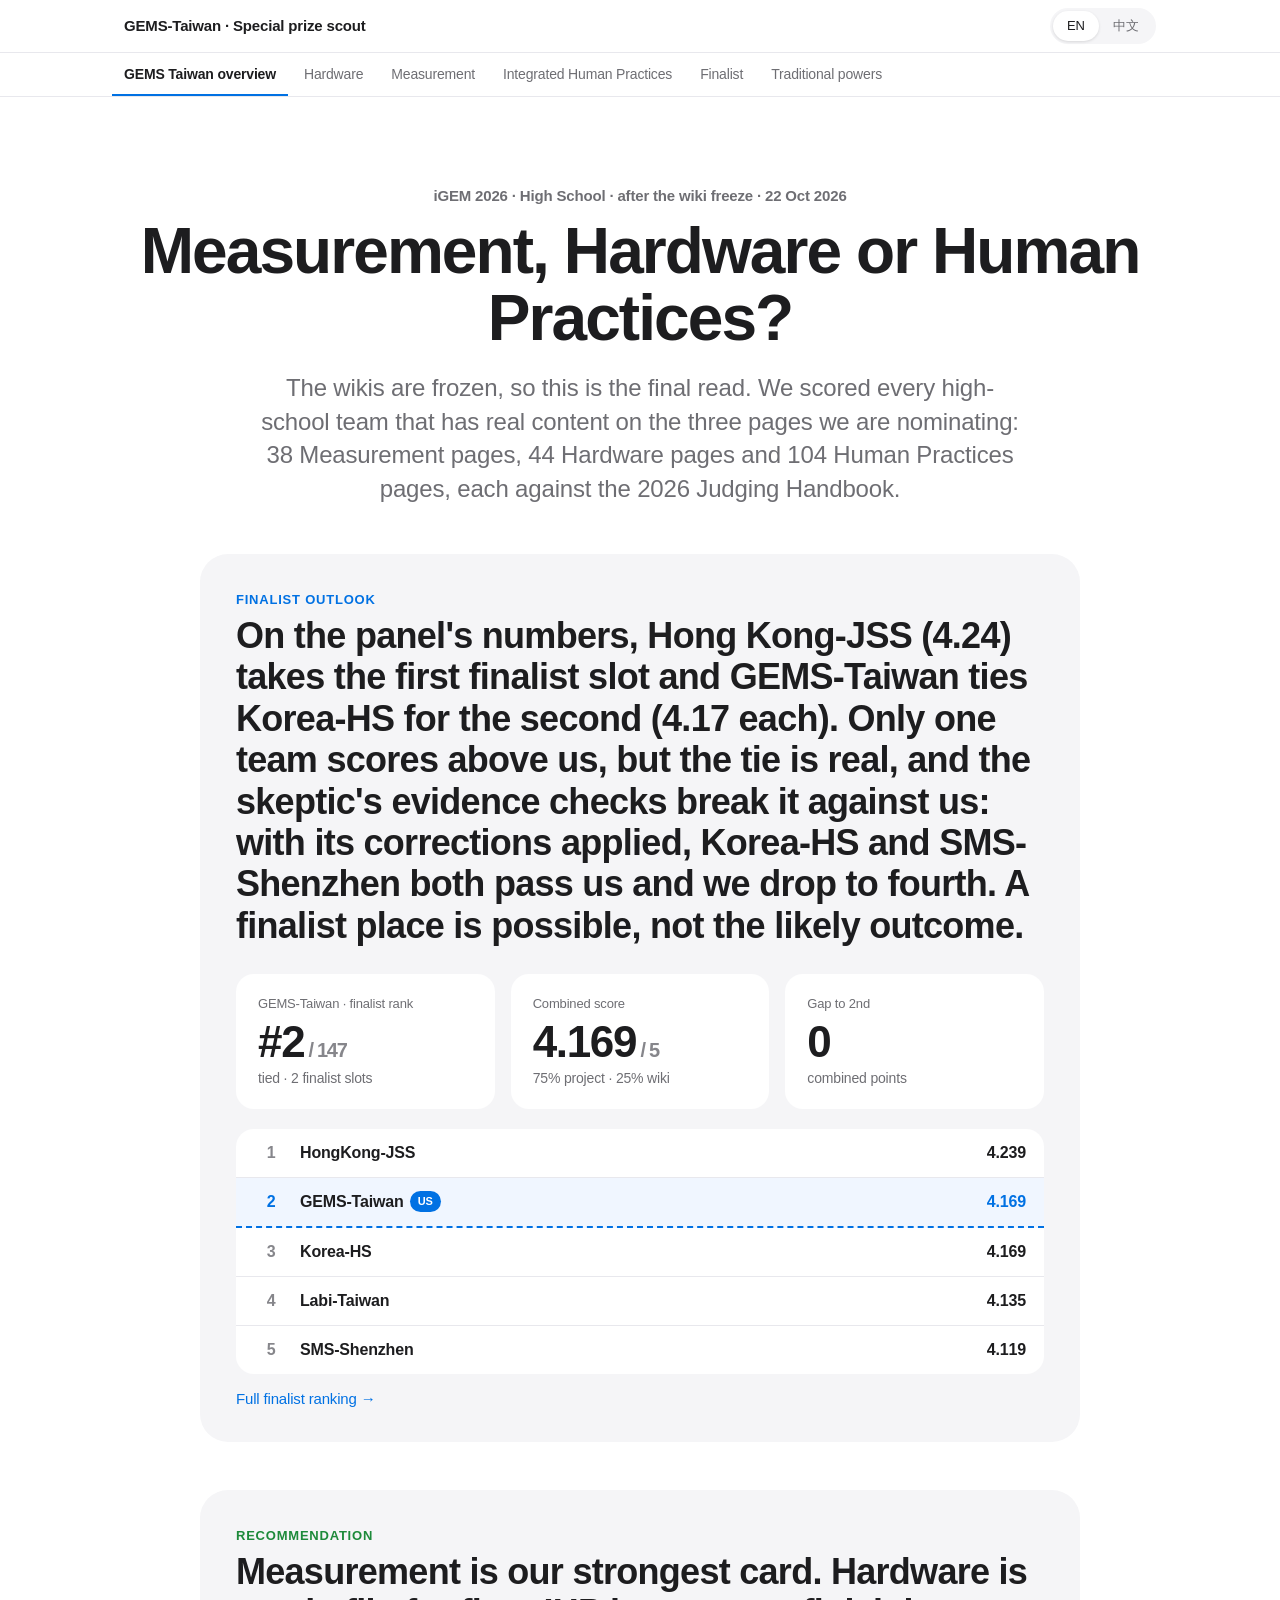
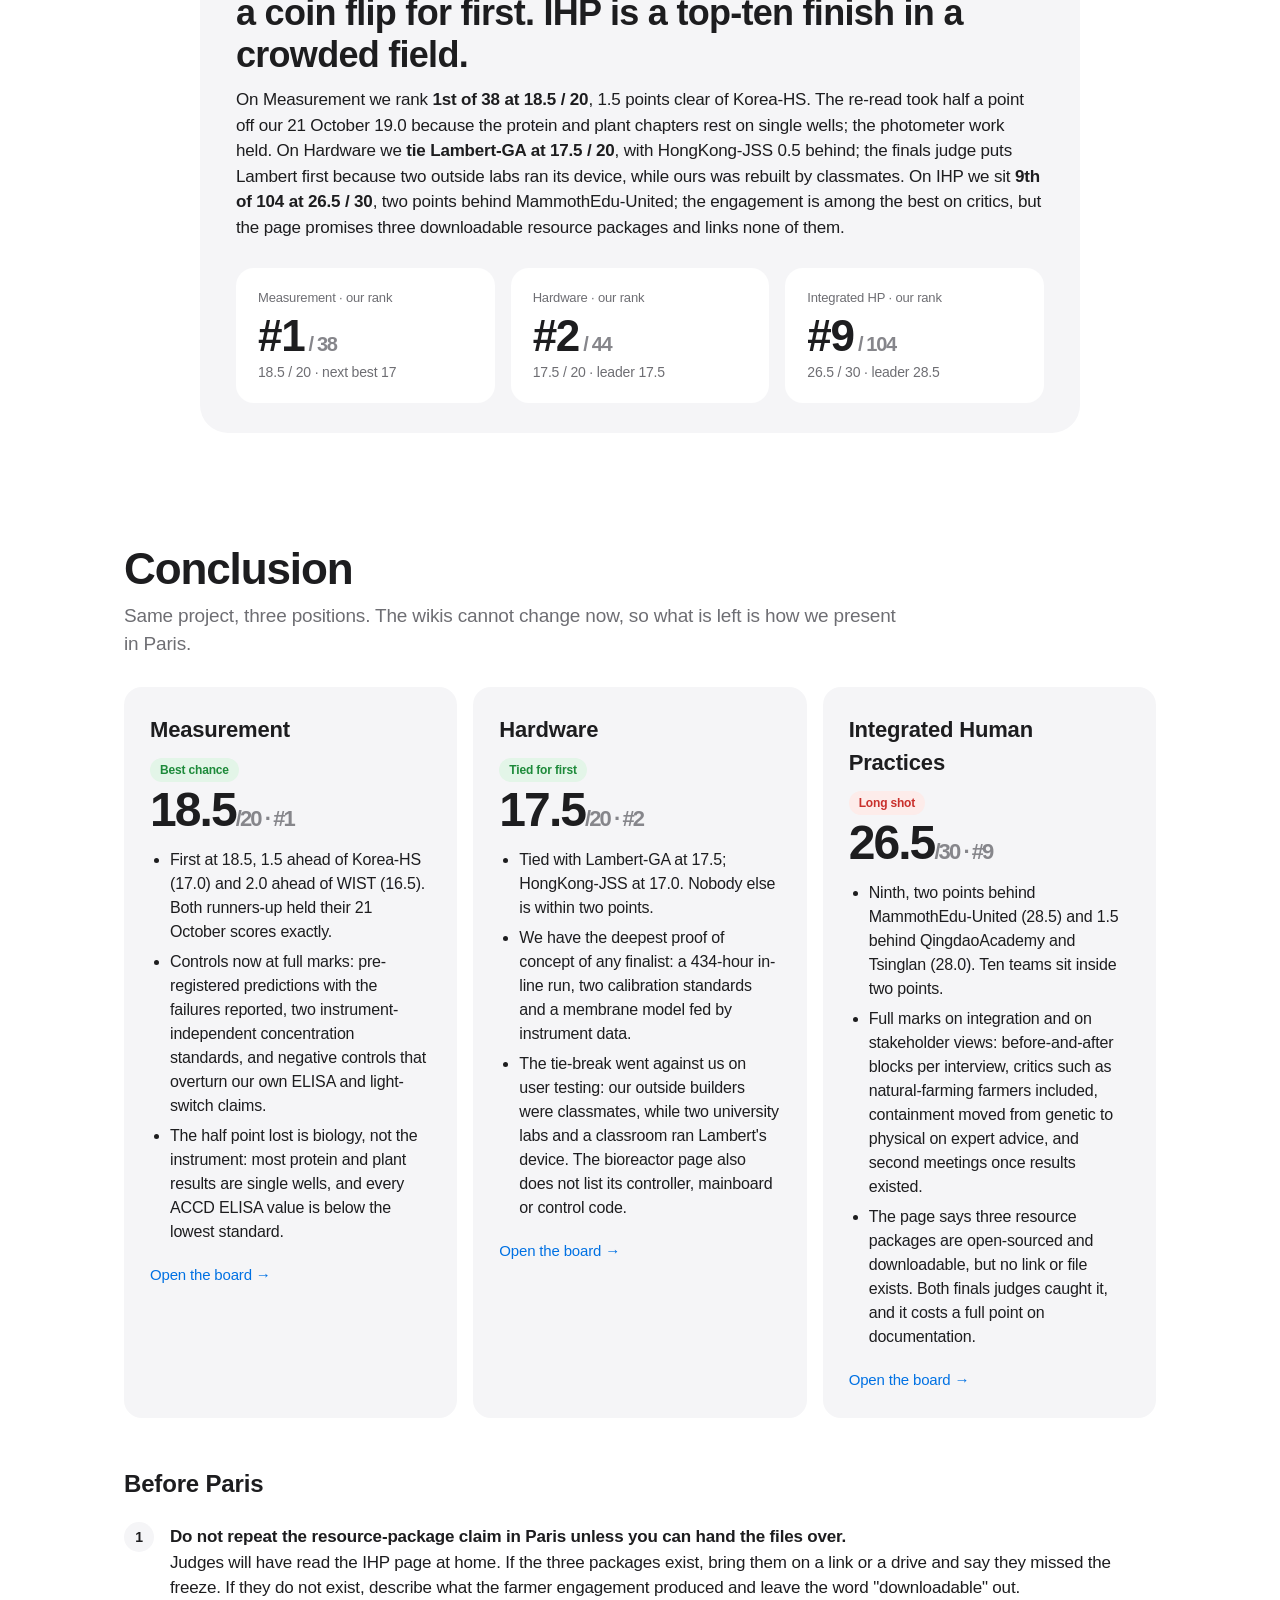
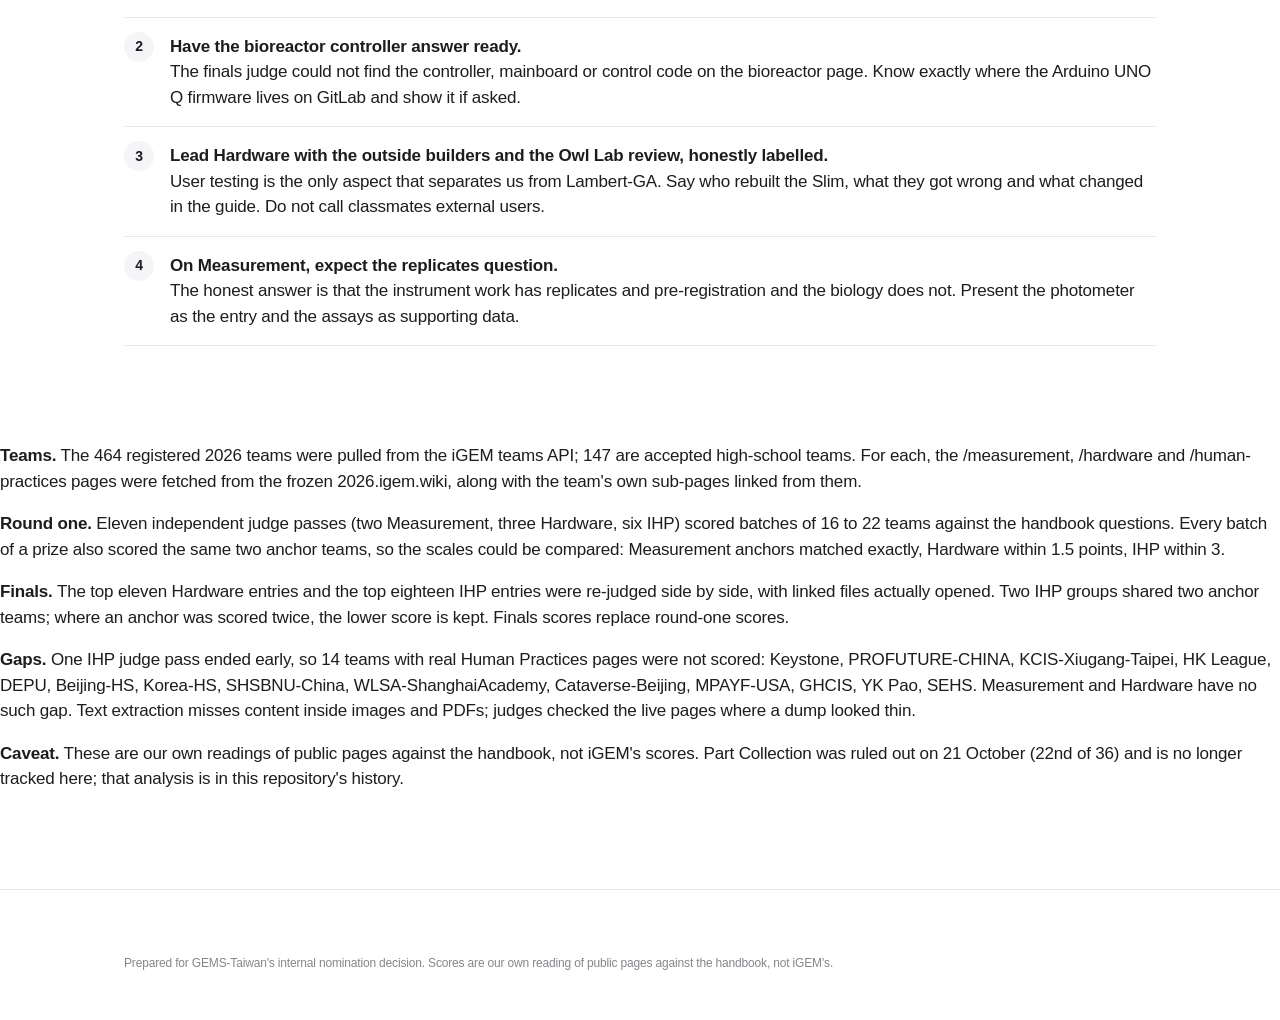
